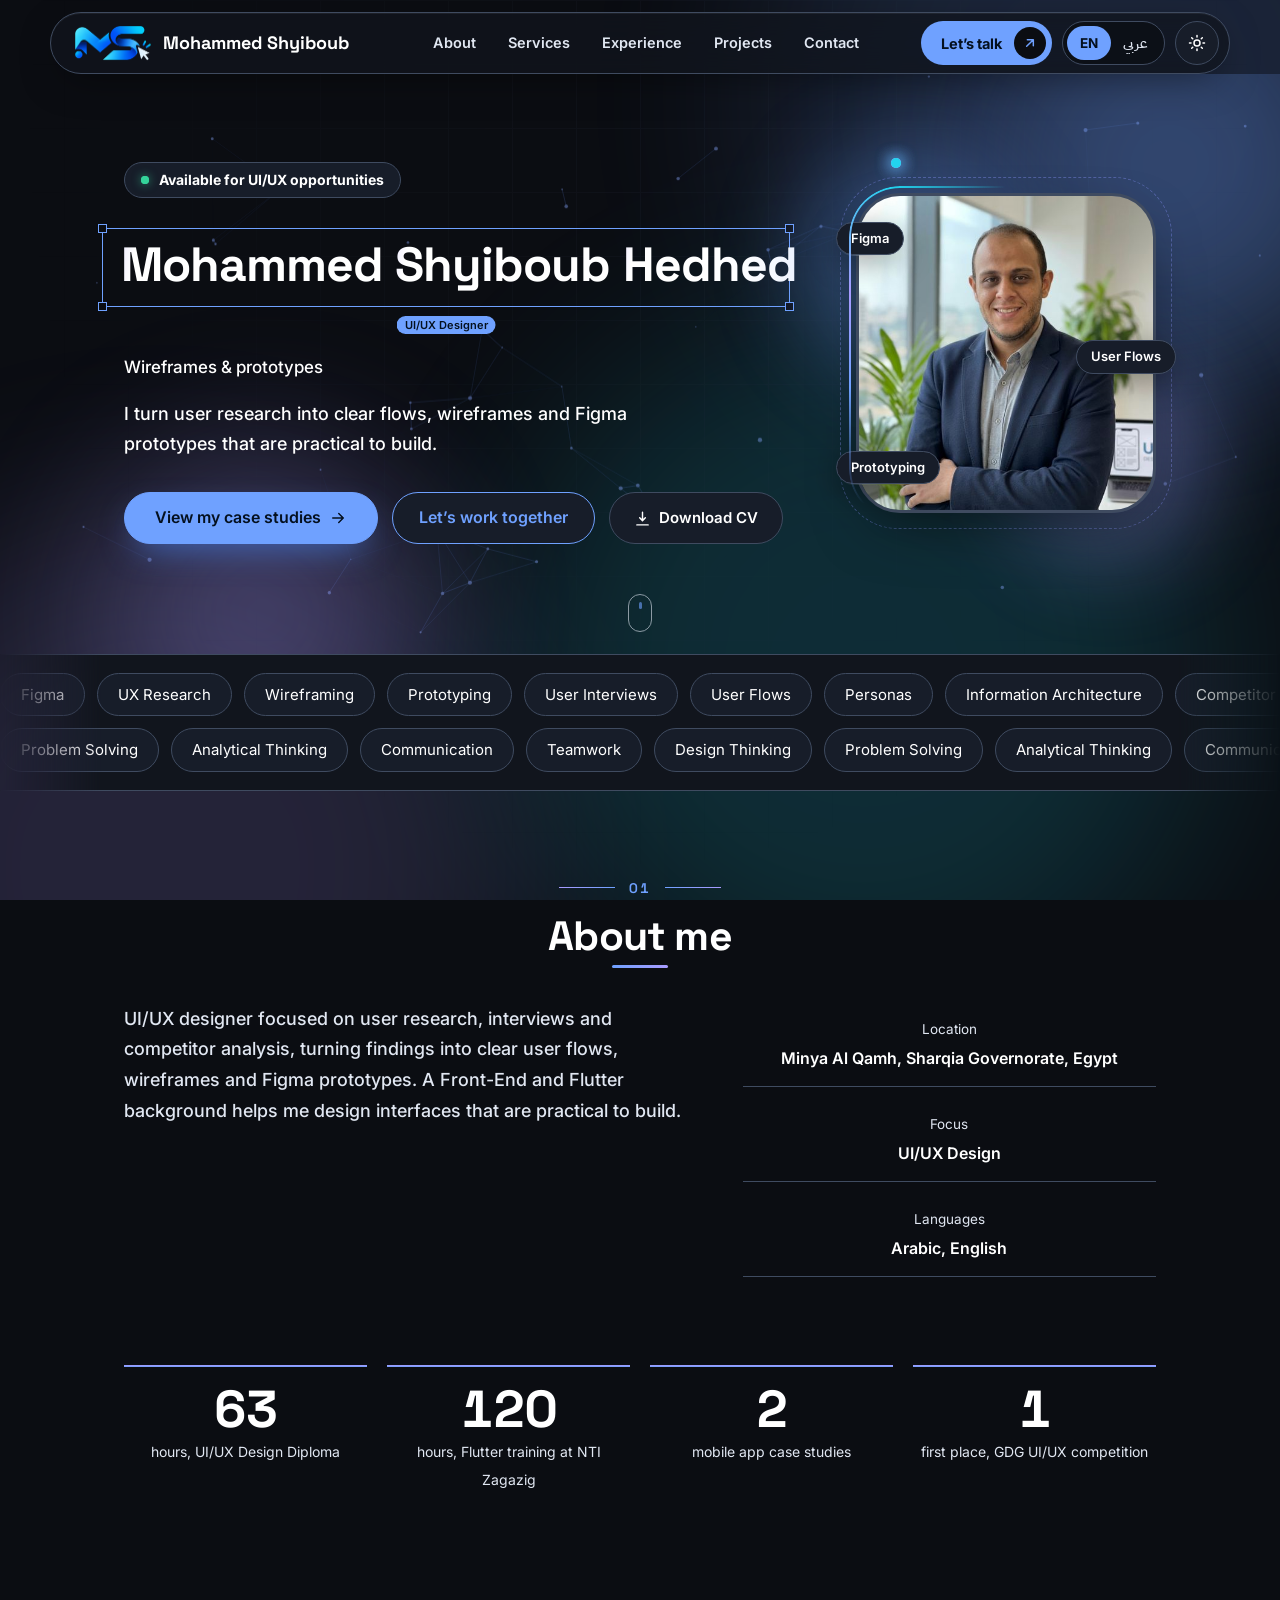
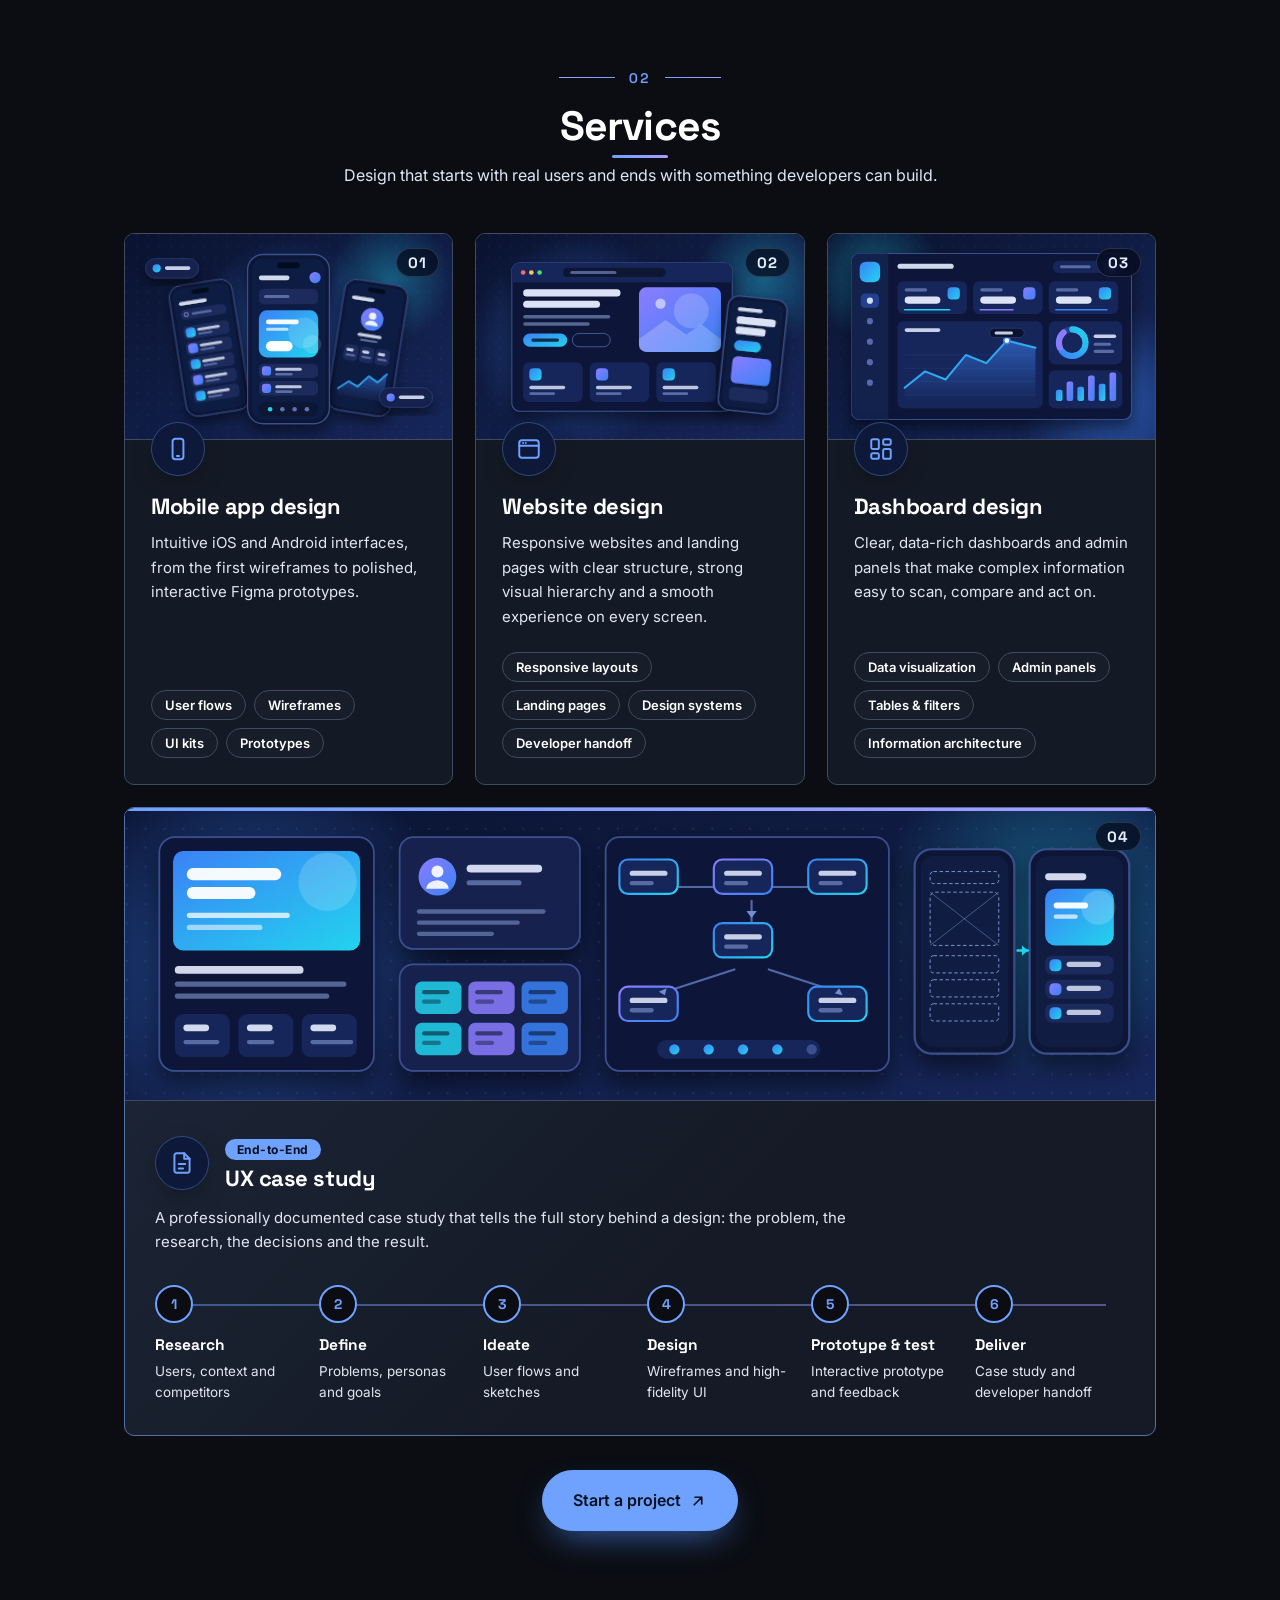
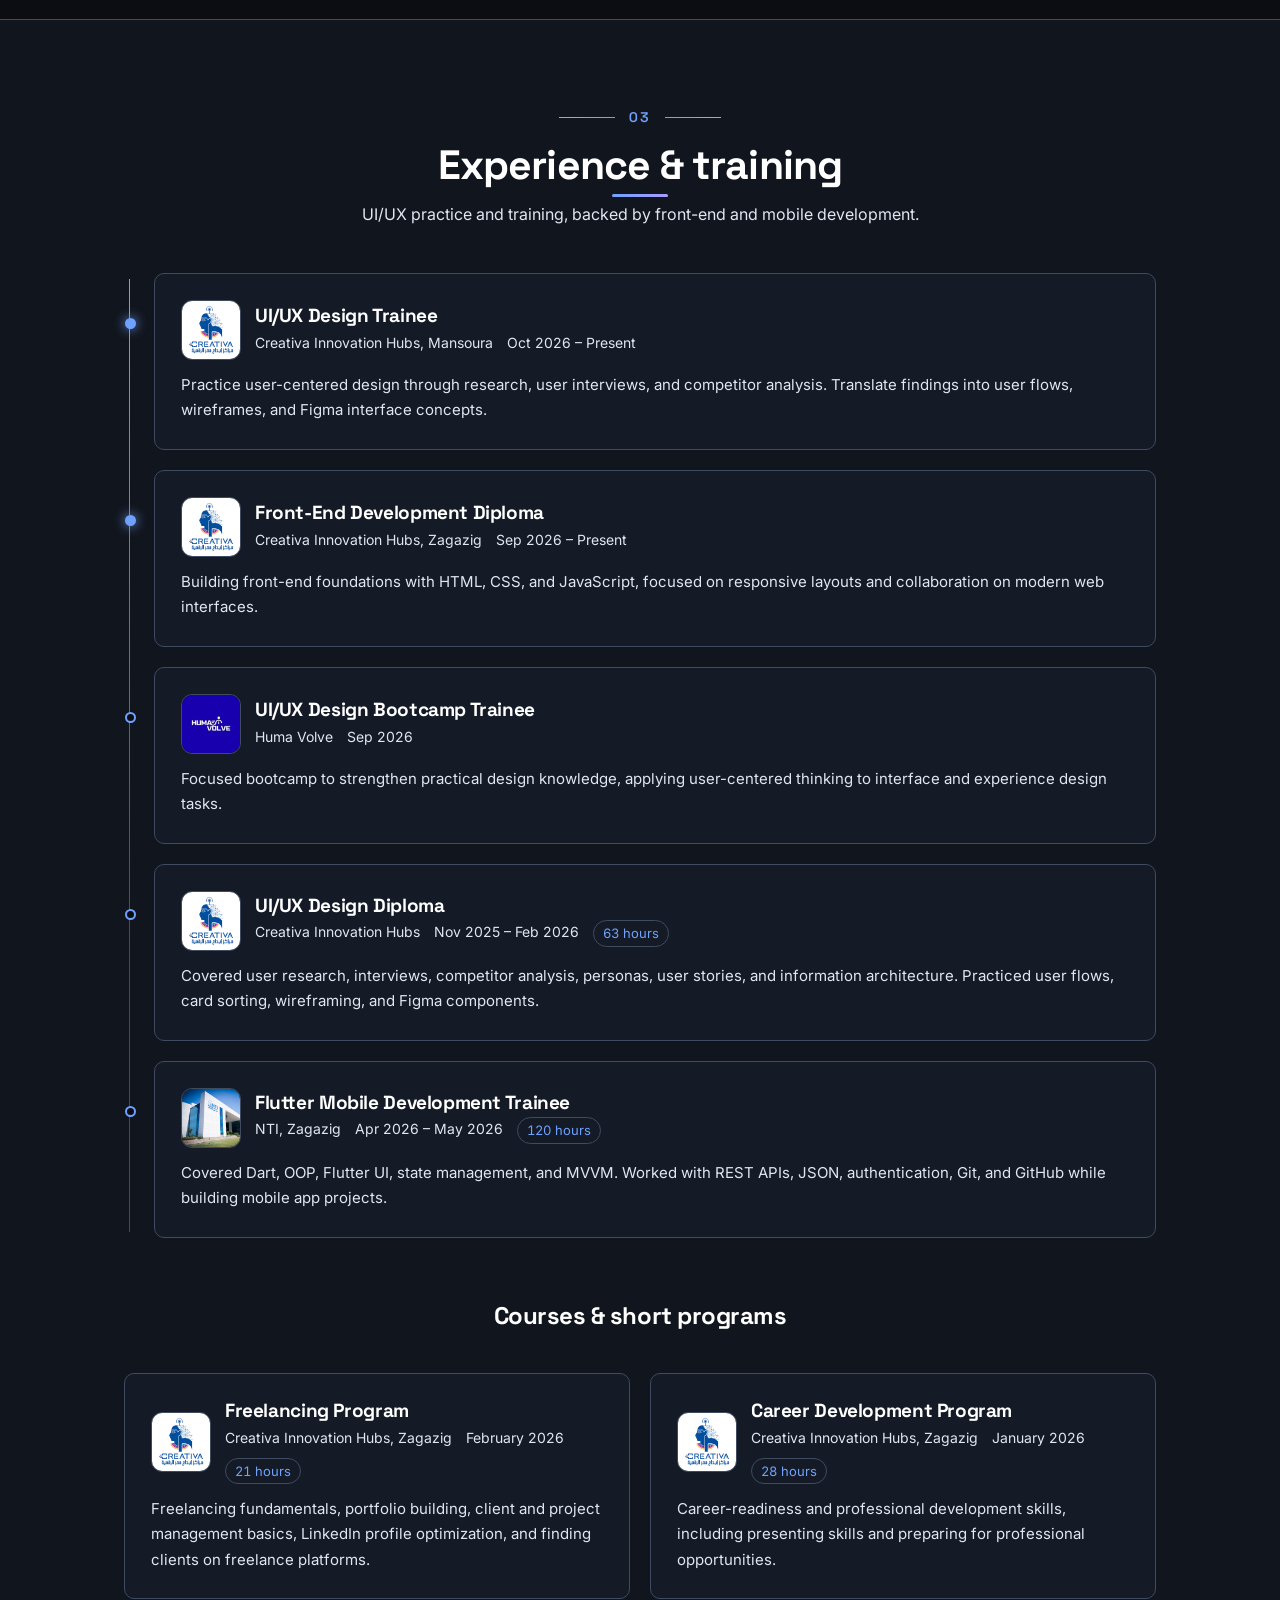
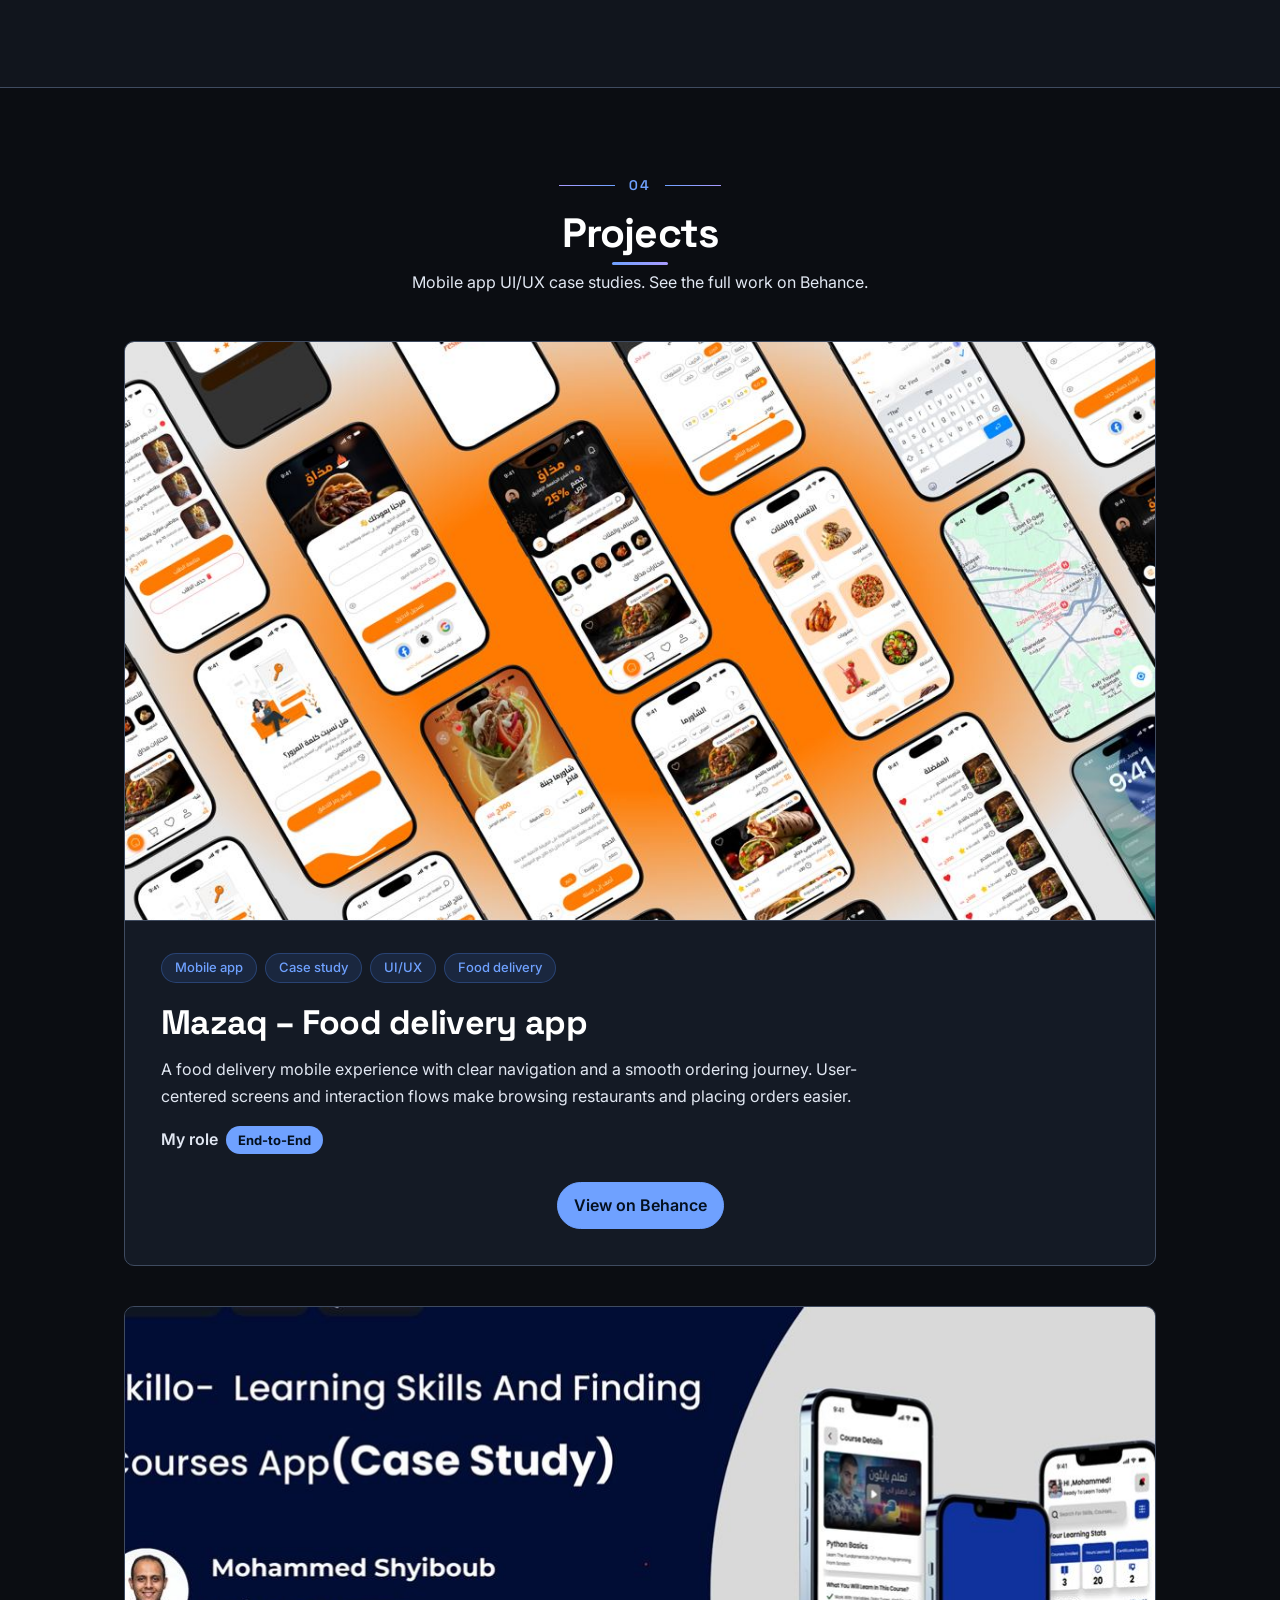
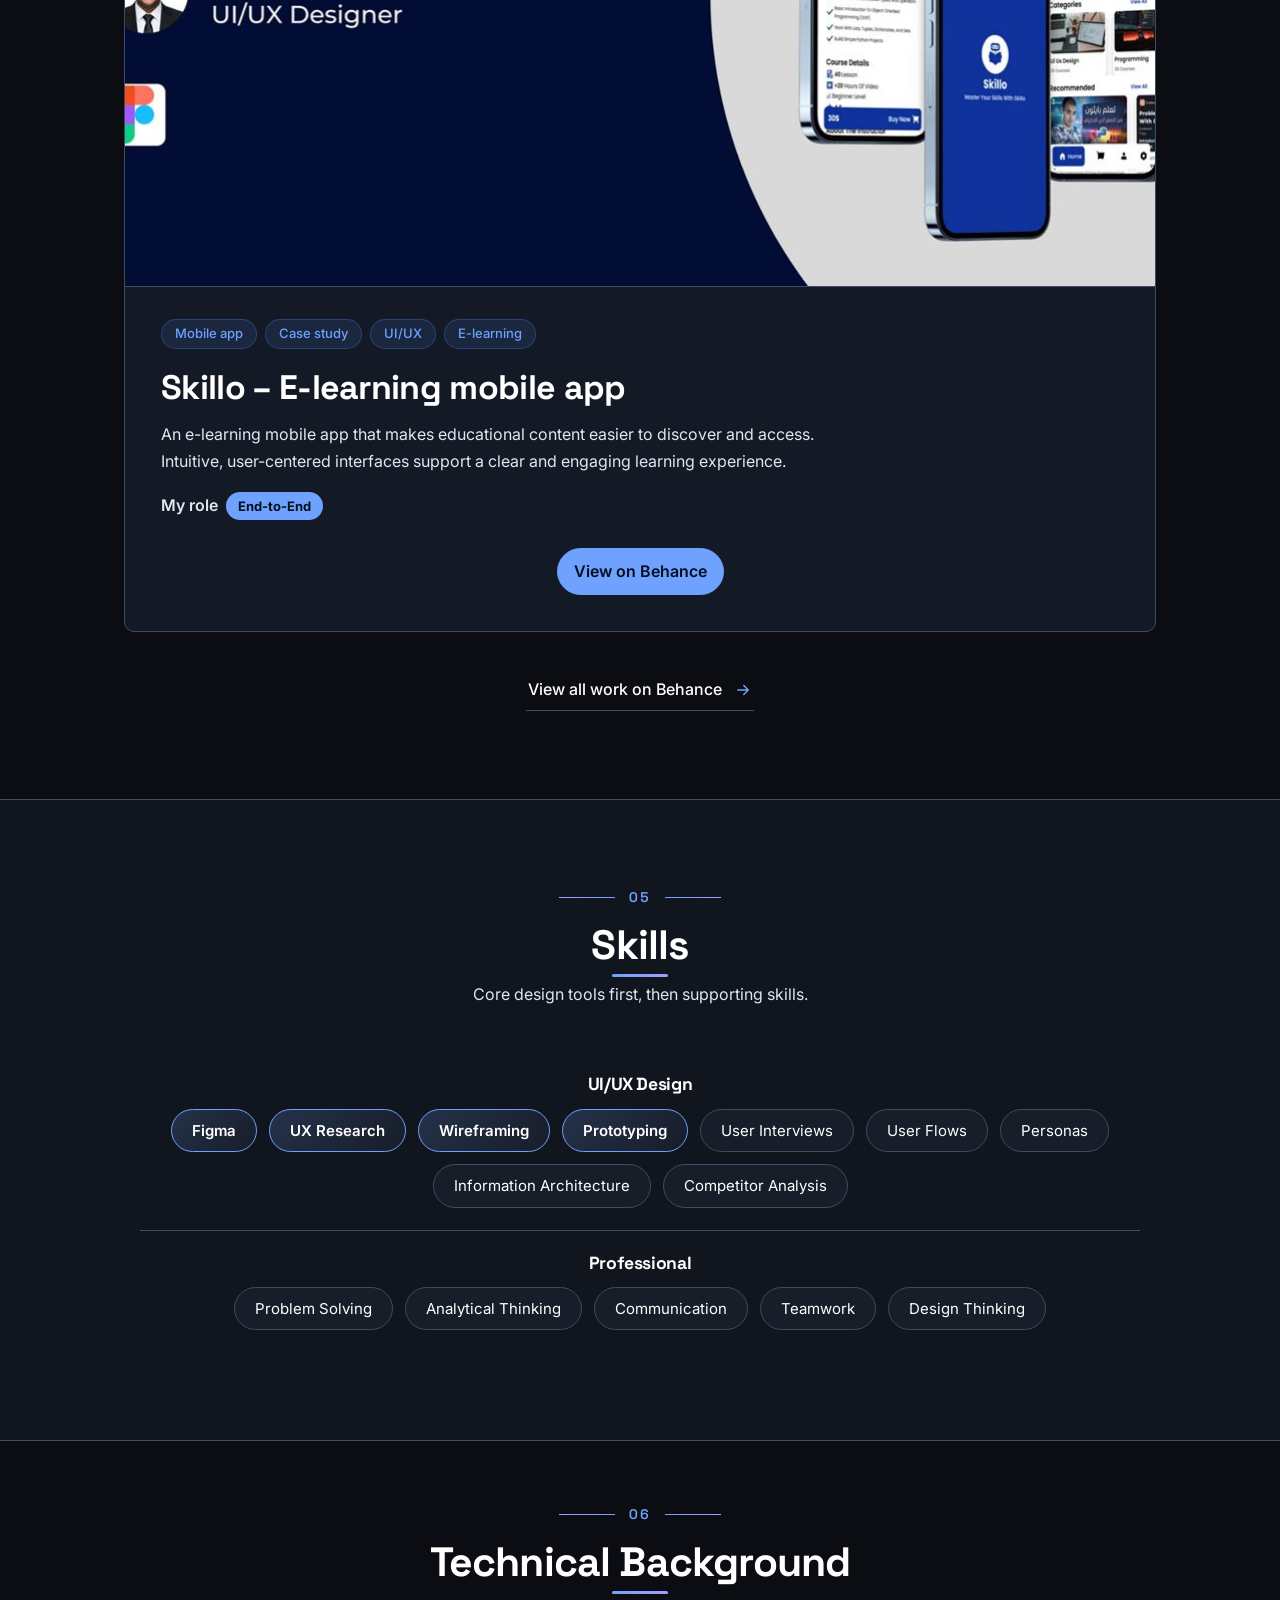
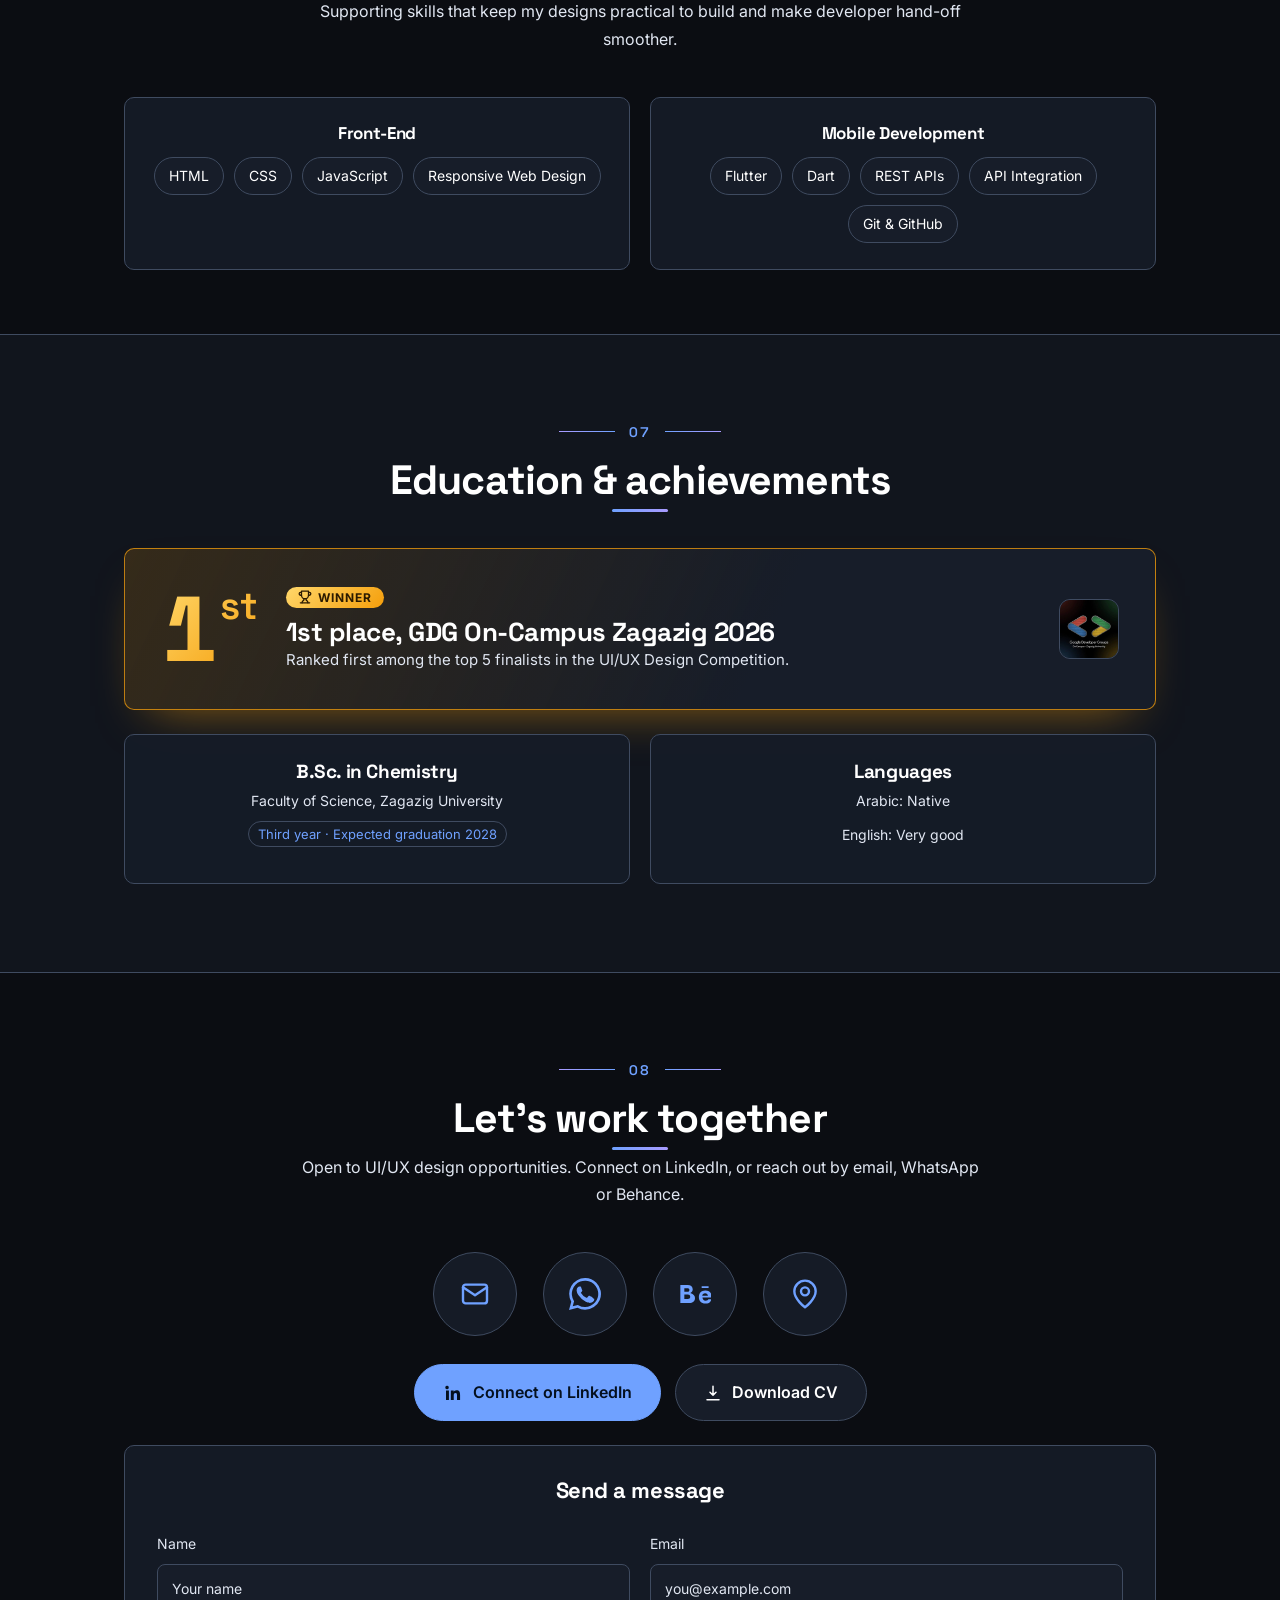
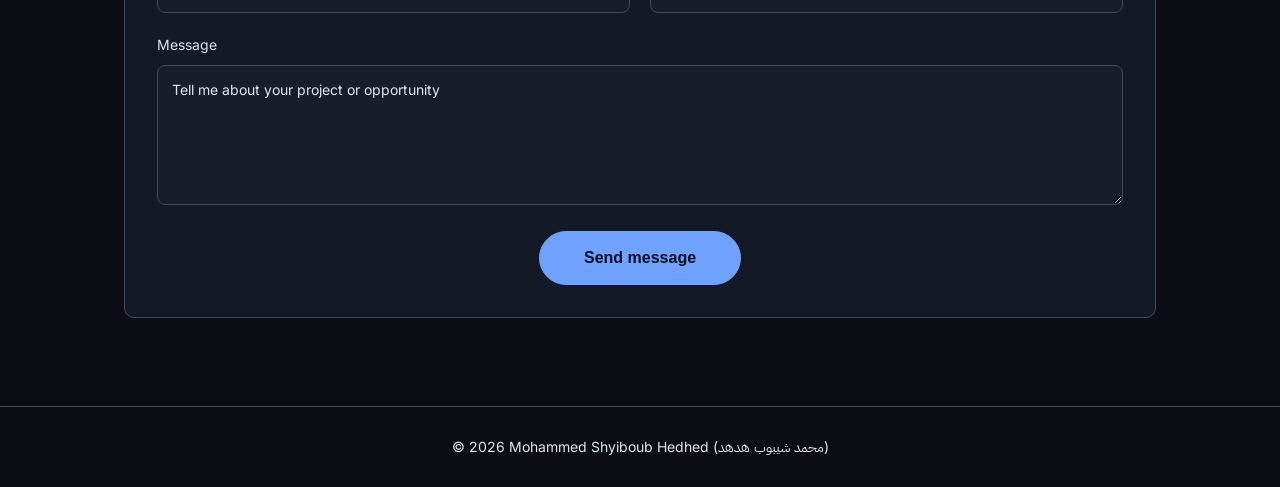
==== index.html @ 37c2f82f "Add files via upload" ====
<!DOCTYPE html>
<html lang="en" dir="ltr">
<head>
<meta name="google-site-verification" content="I2OF4bAolWEwbGdU4BHwBPYQkg1iwnmEWLjPMKQoPrQ" />
<meta charset="utf-8">
<meta name="viewport" content="width=device-width, initial-scale=1, viewport-fit=cover">
<meta name="color-scheme" content="dark light">
<meta name="theme-color" content="#0B0D12">

<!-- ========== START: Theme (runs before the page paints, so there is no light flash) ==========
     Dark is the default. Light is used only if the visitor picked it with the toggle button. -->
<script>(function(){var t="dark";try{var s=localStorage.getItem("theme");if(s==="light"||s==="dark")t=s}catch(e){}document.documentElement.setAttribute("data-theme",t);if(t==="light"){var m=document.querySelector('meta[name="theme-color"]');if(m)m.setAttribute("content","#F6F8FC")}})()</script>
<!-- ========== END: Theme ========== -->

<!-- ========== START: SEO (generated by build.js from seo.config.json; edit the config, not the output) ========== -->
<title>Mohammed Shyiboub Hedhed | UI/UX Designer in Egypt</title>
<meta name="description" content="Mohamed Shyiboub Hedhed is a UI/UX Designer in Egypt specializing in UX Research, User Interface Design, Wireframing, Prototyping and Figma. محمد شيبوب مصمم واجهات وتجربة مستخدم.">
<meta name="keywords" content="Mohammed Shyiboub, Mohamed Shyiboub, Mohammed Shyiboub Hedhed, Mohammed Shyiboub portfolio, UI/UX designer Egypt, Figma designer, UX research, Wireframing, Prototyping, Sharqia">
<meta name="author" content="Mohammed Shyiboub Hedhed">
<meta name="robots" content="index,follow,max-image-preview:large,max-snippet:-1">
<link rel="canonical" href="https://YOUR-DOMAIN.com/">
<link rel="alternate" hreflang="en" href="https://YOUR-DOMAIN.com/">
<link rel="alternate" hreflang="ar" href="https://YOUR-DOMAIN.com/ar/">
<link rel="alternate" hreflang="x-default" href="https://YOUR-DOMAIN.com/">
<meta property="og:type" content="website">
<meta property="og:site_name" content="Mohammed Shyiboub Hedhed – Portfolio">
<meta property="og:title" content="Mohammed Shyiboub Hedhed | UI/UX Designer in Egypt">
<meta property="og:description" content="Mohamed Shyiboub Hedhed is a UI/UX Designer in Egypt specializing in UX Research, User Interface Design, Wireframing, Prototyping and Figma. محمد شيبوب مصمم واجهات وتجربة مستخدم.">
<meta property="og:url" content="https://YOUR-DOMAIN.com/">
<meta property="og:locale" content="en_US">
<meta property="og:locale:alternate" content="ar_EG">
<meta property="og:image" content="https://YOUR-DOMAIN.com/assets/images/profile.jpg">
<meta property="og:image:width" content="520">
<meta property="og:image:height" content="520">
<meta property="og:image:alt" content="Mohammed Shyiboub Hedhed, UI/UX designer">
<meta name="twitter:card" content="summary">
<meta name="twitter:title" content="Mohammed Shyiboub Hedhed | UI/UX Designer in Egypt">
<meta name="twitter:description" content="Mohamed Shyiboub Hedhed is a UI/UX Designer in Egypt specializing in UX Research, User Interface Design, Wireframing, Prototyping and Figma. محمد شيبوب مصمم واجهات وتجربة مستخدم.">
<meta name="twitter:image" content="https://YOUR-DOMAIN.com/assets/images/profile.jpg">
<link rel="icon" href="assets/favicon.svg" type="image/svg+xml">
<link rel="icon" href="assets/favicon-48.png" type="image/png" sizes="48x48">
<link rel="apple-touch-icon" href="assets/apple-touch-icon.png">
<script type="application/ld+json">{"@context":"https://schema.org","@graph":[{"@type":"Person","@id":"https://YOUR-DOMAIN.com/#person","name":"Mohammed Shyiboub Hedhed","alternateName":["Mohamed Shyiboub","Mohammed Shyiboub","Mohamed Shyiboub Hedhed","محمد شيبوب"],"jobTitle":"UI/UX Designer","description":"Mohamed Shyiboub Hedhed is a UI/UX Designer in Egypt specializing in UX Research, User Interface Design, Wireframing, Prototyping and Figma. محمد شيبوب مصمم واجهات وتجربة مستخدم.","url":"https://YOUR-DOMAIN.com/","image":"https://YOUR-DOMAIN.com/assets/images/profile.jpg","sameAs":["https://www.linkedin.com/in/mohammed-shyiboub-hedhed","https://www.behance.net/mohammeshyibou"],"address":{"@type":"PostalAddress","addressLocality":"Minya Al Qamh","addressRegion":"Sharqia","addressCountry":"EG"},"knowsAbout":["Figma","UX Research","Wireframing","Prototyping","User Interviews","User Flows","Personas","Information Architecture","Competitor Analysis","HTML","CSS","JavaScript","Responsive Web Design","Flutter","Dart","REST APIs","API Integration","Git & GitHub"],"knowsLanguage":["ar","en"]},{"@type":"WebSite","@id":"https://YOUR-DOMAIN.com/#website","url":"https://YOUR-DOMAIN.com/","name":"Mohammed Shyiboub Hedhed – Portfolio","inLanguage":"en","publisher":{"@id":"https://YOUR-DOMAIN.com/#person"}},{"@type":"ProfilePage","@id":"https://YOUR-DOMAIN.com/#profile","url":"https://YOUR-DOMAIN.com/","name":"Mohammed Shyiboub Hedhed | UI/UX Designer in Egypt","description":"Mohamed Shyiboub Hedhed is a UI/UX Designer in Egypt specializing in UX Research, User Interface Design, Wireframing, Prototyping and Figma. محمد شيبوب مصمم واجهات وتجربة مستخدم.","inLanguage":"en","isPartOf":{"@id":"https://YOUR-DOMAIN.com/#website"},"mainEntity":{"@id":"https://YOUR-DOMAIN.com/#person"},"primaryImageOfPage":"https://YOUR-DOMAIN.com/assets/images/profile.jpg"},{"@type":"CreativeWork","name":"Mazaq – Food delivery app","description":"A food delivery mobile experience with clear navigation and a smooth ordering journey. User-centered screens and interaction flows make browsing restaurants and placing orders easier.","inLanguage":"en","author":{"@id":"https://YOUR-DOMAIN.com/#person"},"url":"https://www.behance.net/gallery/251943223/Mazaq-Food-Delivery-App-UXUI-Case-Study"},{"@type":"CreativeWork","name":"Skillo – E-learning mobile app","description":"An e-learning mobile app that makes educational content easier to discover and access. Intuitive, user-centered interfaces support a clear and engaging learning experience.","inLanguage":"en","author":{"@id":"https://YOUR-DOMAIN.com/#person"},"url":"https://www.behance.net/gallery/249426463/Skillo-App-Mobile-UIUX-Design-Case-Study"}]}</script>
<!-- ========== END: SEO ========== -->

<!-- ========== START: Fonts ==========
     Inter + Space Grotesk for English, IBM Plex Sans Arabic for Arabic. -->
<link rel="preconnect" href="https://fonts.googleapis.com">
<link href="https://fonts.googleapis.com/css2?family=Inter:wght@400;500;600;700&family=Space+Grotesk:wght@500;600;700&family=IBM+Plex+Sans+Arabic:wght@400;500;600;700&display=swap" rel="stylesheet">
<!-- ========== END: Fonts ========== -->

<!-- ========== START: Stylesheet ==========
     All visual styling lives in css/style.css. -->
<link rel="stylesheet" href="css/style.css">
<link rel="stylesheet" href="css/v2.css">
<!-- ========== END: Stylesheet ========== -->
<noscript><style>.rv{opacity:1!important;transform:none!important}.curtain{display:none!important}.chips span,.pt span{opacity:1!important;transform:none!important}</style></noscript>
</head>
<body>
<div class="aurora" aria-hidden="true"><i></i><i></i><i></i></div>

<!-- ========== START: Scroll progress bar ==========
     Thin gradient line at the top that fills as the visitor scrolls down. -->
<div id="bar"></div>
<!-- ========== END: Scroll progress bar ========== -->

<!-- ========== START: Header & navigation ==========
     Sticky top bar: logo, section links, language switch button and mobile menu button. -->
<header><div class="wrap nav">
 <a href="#home" class="logo"><img class="lg-d" src="assets/logo.png" srcset="assets/logo-sm.png 240w, assets/logo.png 640w" sizes="(max-width:480px) 60px, 76px" alt="" width="76" height="36" decoding="async"><img class="lg-l" src="assets/logo-light.png" srcset="assets/logo-light-sm.png 240w, assets/logo-light.png 640w" sizes="(max-width:480px) 60px, 76px" alt="" width="76" height="36" decoding="async"><span data-i="brand">Mohammed Shyiboub</span></a>
 <ul class="links" id="links">
  <li class="mo"><a href="#home" data-i="n1">Home</a></li><li><a href="#about" data-i="n2">About</a></li><li><a href="#services" data-i="n8">Services</a></li><li><a href="#experience" data-i="n3">Experience</a></li><li><a href="#projects" data-i="n4">Projects</a></li><li class="mo"><a href="#skills" data-i="n5">Skills</a></li><li class="mo"><a href="#education" data-i="n6">Education</a></li><li><a href="#contact" data-i="n7">Contact</a></li>
 </ul>
 <div class="tools">
  <a class="nav-cta" href="#contact"><span data-i="nCta">Let’s talk</span><i aria-hidden="true"><svg viewBox="0 0 24 24" width="16" height="16" fill="none" stroke="currentColor" stroke-width="2.2" stroke-linecap="round" stroke-linejoin="round" aria-hidden="true"><path d="M7 17 17 7M8 7h9v9"/></svg></i></a>
  <div class="seg" dir="ltr"><span class="on" lang="en" aria-current="true">EN</span><a id="lang" href="ar/index.html" hreflang="ar" lang="ar">عربي</a></div>
  <button class="btn ico" id="theme" type="button" aria-label="Switch to light mode" title="Switch to light mode"><svg class="i-sun" viewBox="0 0 24 24" fill="none" stroke="currentColor" stroke-width="2" stroke-linecap="round" stroke-linejoin="round" aria-hidden="true"><circle cx="12" cy="12" r="4"/><path d="M12 2v2m0 16v2M4.9 4.9l1.4 1.4m11.4 11.4 1.4 1.4M2 12h2m16 0h2M4.9 19.1l1.4-1.4m11.4-11.4 1.4-1.4"/></svg><svg class="i-moon" viewBox="0 0 24 24" fill="none" stroke="currentColor" stroke-width="2" stroke-linecap="round" stroke-linejoin="round" aria-hidden="true"><path d="M21 12.8A9 9 0 1 1 11.2 3a7 7 0 0 0 9.8 9.8z"/></svg></button>
  <button class="btn" id="menu" aria-label="Menu" aria-expanded="false">☰</button>
 </div>
</div></header>
<!-- ========== END: Header & navigation ========== -->

<!-- ========== START: Intro curtain ==========
     Opening animation: two panels slide away to reveal the page. -->
<div class="curtain" id="cur0" aria-hidden="true"><i></i><i></i><b><img class="lg-d" src="assets/logo.png" alt="" width="320" height="152"><img class="lg-l" src="assets/logo-light.png" alt="" width="320" height="152"></b></div>
<!-- ========== END: Intro curtain ========== -->

<!-- ========== START: Cursor glow ==========
     Soft light that follows the mouse (desktop only). -->
<div class="cur" id="glow"></div>
<!-- ========== END: Cursor glow ========== -->

<main>

<!-- ========== START: Hero section (#home) ==========
     First screen: name, role, rotating text, buttons, profile photo with floating tags, particle canvas and glowing orbs. -->
<section class="hero" id="home"><canvas id="fx"></canvas><i class="orb o1"></i><i class="orb o2"></i><div class="wrap hgrid">
 <div>
  <!-- START: Availability badge: green pulsing dot + "Available for UI/UX opportunities" -->
  <div class="avail" role="status"><i aria-hidden="true"></i><span data-i="av">Available for UI/UX opportunities</span></div>
  <!-- END: Availability badge -->
  <div class="sel"><b></b><b></b><b></b><b></b><h1 data-i="name">Mohammed Shyiboub Hedhed</h1><em data-i="hug">UI/UX Designer</em></div>
  <p class="rot"><span id="rot">User research</span></p>
  <p class="lead" data-i="lead">I turn user research into clear flows, wireframes and Figma prototypes that are practical to build.</p>
  <div class="cta"><a class="btn pri big" href="#projects"><span class="t-l" data-i="c1">View my case studies</span><span class="t-s" data-i="c1s">Case studies</span><svg class="ar" viewBox="0 0 24 24" width="18" height="18" fill="none" stroke="currentColor" stroke-width="2" stroke-linecap="round" stroke-linejoin="round" aria-hidden="true"><path d="M5 12h14m-6-6 6 6-6 6"/></svg></a><a class="btn out big" href="#contact"><span class="t-l" data-i="c2">Let’s work together</span><span class="t-s" data-i="nCta">Let’s talk</span></a><a class="btn big" href="assets/Mohammed_Shyiboub_Hedhed_CV.pdf" download="Mohammed_Shyiboub_Hedhed_CV.pdf"><svg class="dl" viewBox="0 0 24 24" width="17" height="17" fill="none" stroke="currentColor" stroke-width="2" stroke-linecap="round" stroke-linejoin="round" aria-hidden="true"><path d="M12 3v12m0 0-4-4m4 4 4-4M4 21h16"/></svg><span class="t-l" data-i="dCV">Download CV</span><span class="t-s" data-i="dCVs">CV</span></a></div>
 </div>
 <div class="photo"><div class="aura" aria-hidden="true"><i class="g1"></i><i class="g2"></i></div><div class="orbit" aria-hidden="true"><i></i><i></i><i></i></div><span class="fl f1">Figma</span><span class="fl f2" data-i="fl4">User Flows</span><span class="fl f3" data-i="fl3">Prototyping</span><img src="assets/images/profile.jpg" alt="Mohammed Shyiboub Hedhed, UI/UX designer" width="300" height="320"></div>
</div><span class="sc" aria-hidden="true"></span></section>
<!-- ========== END: Hero section (#home) ========== -->

<!-- ========== START: Skills marquee ==========
     Two rows of skill chips scrolling endlessly; filled by main.js. -->
<div class="mq" dir="ltr"><div class="mt" id="m1"><span>Figma</span><span>UX Research</span><span>Wireframing</span><span>Prototyping</span><span>User Interviews</span><span>User Flows</span><span>Personas</span><span>Information Architecture</span><span>Competitor Analysis</span><span>Figma</span><span>UX Research</span><span>Wireframing</span><span>Prototyping</span><span>User Interviews</span><span>User Flows</span><span>Personas</span><span>Information Architecture</span><span>Competitor Analysis</span><span>Figma</span><span>UX Research</span><span>Wireframing</span><span>Prototyping</span><span>User Interviews</span><span>User Flows</span><span>Personas</span><span>Information Architecture</span><span>Competitor Analysis</span><span>Figma</span><span>UX Research</span><span>Wireframing</span><span>Prototyping</span><span>User Interviews</span><span>User Flows</span><span>Personas</span><span>Information Architecture</span><span>Competitor Analysis</span></div><div class="mt rv2" id="m2"><span>Problem Solving</span><span>Analytical Thinking</span><span>Communication</span><span>Teamwork</span><span>Design Thinking</span><span>Problem Solving</span><span>Analytical Thinking</span><span>Communication</span><span>Teamwork</span><span>Design Thinking</span><span>Problem Solving</span><span>Analytical Thinking</span><span>Communication</span><span>Teamwork</span><span>Design Thinking</span><span>Problem Solving</span><span>Analytical Thinking</span><span>Communication</span><span>Teamwork</span><span>Design Thinking</span><span>Problem Solving</span><span>Analytical Thinking</span><span>Communication</span><span>Teamwork</span><span>Design Thinking</span><span>Problem Solving</span><span>Analytical Thinking</span><span>Communication</span><span>Teamwork</span><span>Design Thinking</span></div></div>
<!-- ========== END: Skills marquee ========== -->

<!-- ========== START: About section (#about) ==========
     Short bio on the left and quick facts (location, focus, languages) on the right. -->
<section id="about"><div class="wrap">
 <div class="sh rv"><div class="num" aria-hidden="true"><b>01</b><i></i></div><h2 data-i="aT">About me</h2></div>
 <div class="about rv">
  <div><p data-i="aP">UI/UX designer focused on user research, interviews and competitor analysis, turning findings into clear user flows, wireframes and Figma prototypes. A Front-End and Flutter background helps me design interfaces that are practical to build.</p></div>
  <div class="facts">
   <div><span data-i="fL">Location</span><b data-i="fLv">Minya Al Qamh, Sharqia Governorate, Egypt</b></div>
   <div><span data-i="fR">Focus</span><b data-i="fRv">UI/UX Design</b></div>
   
   <div><span data-i="fG">Languages</span><b data-i="fGv">Arabic, English</b></div>
  </div>
 </div>
</div></section>
<!-- ========== END: About section (#about) ========== -->

<!-- ========== START: Stats strip ==========
     Three animated counters: diploma hours, case studies and first place. -->
<section class="stb"><div class="wrap stats rv"><div><b data-n="63" aria-label="63">63</b><span data-i="s1">hours, UI/UX Design Diploma</span></div><div><b data-n="120" aria-label="120">120</b><span data-i="sF">hours, Flutter training at NTI Zagazig</span></div><div><b data-n="2" aria-label="2">2</b><span data-i="s2">mobile app case studies</span></div><div><b data-n="1" aria-label="1">1</b><span data-i="s3">first place, GDG UI/UX competition</span></div></div></section>
<!-- ========== END: Stats strip ========== -->

<!-- ========== START: Services section (#services) ==========
     Four services in this order: mobile app design, website design, dashboard design, UX case study. -->
<section id="services"><div class="wrap">
 <div class="sh rv"><div class="num" aria-hidden="true"><b>02</b><i></i></div><h2 data-i="vT">Services</h2><p data-i="vS">Design that starts with real users and ends with something developers can build.</p></div>
 <div class="svgrid">
  <article class="card sv rv"><div class="svimg"><img src="assets/services/mobile.svg" alt="" width="640" height="400" loading="lazy"></div><span class="svn" aria-hidden="true">01</span><div class="svi"><svg viewBox="0 0 24 24" width="26" height="26" fill="none" stroke="currentColor" stroke-width="1.8" stroke-linecap="round" stroke-linejoin="round" aria-hidden="true"><rect x="7" y="2.5" width="10" height="19" rx="2.5"/><path d="M11 18.5h2"/></svg></div><h3 data-i="v1T">Mobile app design</h3><p data-i="v1D">Intuitive iOS and Android interfaces, from the first wireframes to polished, interactive Figma prototypes.</p><div class="svt"><span data-i="v1a">User flows</span><span data-i="v1b">Wireframes</span><span data-i="v1c">UI kits</span><span data-i="v1d">Prototypes</span></div></article>
  <article class="card sv rv"><div class="svimg"><img src="assets/services/website.svg" alt="" width="640" height="400" loading="lazy"></div><span class="svn" aria-hidden="true">02</span><div class="svi"><svg viewBox="0 0 24 24" width="26" height="26" fill="none" stroke="currentColor" stroke-width="1.8" stroke-linecap="round" stroke-linejoin="round" aria-hidden="true"><rect x="3" y="4" width="18" height="16" rx="2.5"/><path d="M3 9h18M6.5 6.5h.01M9 6.5h.01"/></svg></div><h3 data-i="v2T">Website design</h3><p data-i="v2D">Responsive websites and landing pages with clear structure, strong visual hierarchy and a smooth experience on every screen.</p><div class="svt"><span data-i="v2a">Responsive layouts</span><span data-i="v2b">Landing pages</span><span data-i="v2c">Design systems</span><span data-i="v2d">Developer handoff</span></div></article>
  <article class="card sv rv"><div class="svimg"><img src="assets/services/dashboard.svg" alt="" width="640" height="400" loading="lazy"></div><span class="svn" aria-hidden="true">03</span><div class="svi"><svg viewBox="0 0 24 24" width="26" height="26" fill="none" stroke="currentColor" stroke-width="1.8" stroke-linecap="round" stroke-linejoin="round" aria-hidden="true"><rect x="3" y="3" width="7" height="9" rx="1.5"/><rect x="14" y="3" width="7" height="5" rx="1.5"/><rect x="14" y="12" width="7" height="9" rx="1.5"/><rect x="3" y="16" width="7" height="5" rx="1.5"/></svg></div><h3 data-i="v3T">Dashboard design</h3><p data-i="v3D">Clear, data-rich dashboards and admin panels that make complex information easy to scan, compare and act on.</p><div class="svt"><span data-i="v3a">Data visualization</span><span data-i="v3b">Admin panels</span><span data-i="v3c">Tables &amp; filters</span><span data-i="v3d">Information architecture</span></div></article>
  <article class="card sv sv4 rv"><div class="svimg"><img src="assets/services/case-study.svg" alt="" width="1200" height="340" loading="lazy"></div><span class="svn" aria-hidden="true">04</span><div class="sv4h"><div class="svi"><svg viewBox="0 0 24 24" width="26" height="26" fill="none" stroke="currentColor" stroke-width="1.8" stroke-linecap="round" stroke-linejoin="round" aria-hidden="true"><path d="M14 3H7a2 2 0 0 0-2 2v14a2 2 0 0 0 2 2h10a2 2 0 0 0 2-2V8z"/><path d="M14 3v5h5M9 13h6M9 17h4"/></svg></div><div><span class="svb" data-i="vB">End-to-End</span><h3 data-i="v4T">UX case study</h3></div></div><p data-i="v4D">A professionally documented case study that tells the full story behind a design: the problem, the research, the decisions and the result.</p><ol class="proc"><li><b aria-hidden="true">1</b><h4 data-i="vp1">Research</h4><p data-i="vq1">Users, context and competitors</p></li><li><b aria-hidden="true">2</b><h4 data-i="vp2">Define</h4><p data-i="vq2">Problems, personas and goals</p></li><li><b aria-hidden="true">3</b><h4 data-i="vp3">Ideate</h4><p data-i="vq3">User flows and sketches</p></li><li><b aria-hidden="true">4</b><h4 data-i="vp4">Design</h4><p data-i="vq4">Wireframes and high-fidelity UI</p></li><li><b aria-hidden="true">5</b><h4 data-i="vp5">Prototype &amp; test</h4><p data-i="vq5">Interactive prototype and feedback</p></li><li><b aria-hidden="true">6</b><h4 data-i="vp6">Deliver</h4><p data-i="vq6">Case study and developer handoff</p></li></ol></article>
 </div>
 <div class="svc rv"><a class="btn pri big" href="#contact"><span data-i="vC">Start a project</span><svg viewBox="0 0 24 24" width="16" height="16" fill="none" stroke="currentColor" stroke-width="2.2" stroke-linecap="round" stroke-linejoin="round" aria-hidden="true"><path d="M7 17 17 7M8 7h9v9"/></svg></a></div>
</div></section>
<!-- ========== END: Services section (#services) ========== -->

<!-- ========== START: Experience & training section (#experience) ==========
     Timeline and the courses grid; both are filled by main.js from the language files. -->
<section class="alt" id="experience"><div class="wrap">
 <div class="sh rv"><div class="num" aria-hidden="true"><b>03</b><i></i></div><h2 data-i="eT">Experience &amp; training</h2><p data-i="eS">UI/UX practice and training, backed by front-end and mobile development.</p></div>
 <div class="tl" id="tl"><div class="card rv now hl"><div class="ch"><img class="lg" src="assets/logos/creativa.png" alt="" width="60" height="60" loading="lazy"><div class="ct"><h3>UI/UX Design Trainee</h3><div class="meta"><span>Creativa Innovation Hubs, Mansoura</span><span>Oct 2026 – Present</span></div></div></div><p>Practice user-centered design through research, user interviews, and competitor analysis. Translate findings into user flows, wireframes, and Figma interface concepts.</p></div><div class="card rv now hl"><div class="ch"><img class="lg" src="assets/logos/creativa.png" alt="" width="60" height="60" loading="lazy"><div class="ct"><h3>Front-End Development Diploma</h3><div class="meta"><span>Creativa Innovation Hubs, Zagazig</span><span>Sep 2026 – Present</span></div></div></div><p>Building front-end foundations with HTML, CSS, and JavaScript, focused on responsive layouts and collaboration on modern web interfaces.</p></div><div class="card rv hl"><div class="ch"><img class="lg" src="assets/logos/humavolve.png" alt="" width="60" height="60" loading="lazy"><div class="ct"><h3>UI/UX Design Bootcamp Trainee</h3><div class="meta"><span>Huma Volve</span><span>Sep 2026</span></div></div></div><p>Focused bootcamp to strengthen practical design knowledge, applying user-centered thinking to interface and experience design tasks.</p></div><div class="card rv hl"><div class="ch"><img class="lg" src="assets/logos/creativa.png" alt="" width="60" height="60" loading="lazy"><div class="ct"><h3>UI/UX Design Diploma</h3><div class="meta"><span>Creativa Innovation Hubs</span><span>Nov 2025 – Feb 2026</span><span class="tag"><span class="cn" data-c="63">63</span> hours</span></div></div></div><p>Covered user research, interviews, competitor analysis, personas, user stories, and information architecture. Practiced user flows, card sorting, wireframing, and Figma components.</p></div><div class="card rv hl"><div class="ch"><img class="lg" src="assets/logos/nti.png" alt="" width="60" height="60" loading="lazy"><div class="ct"><h3>Flutter Mobile Development Trainee</h3><div class="meta"><span>NTI, Zagazig</span><span>Apr 2026 – May 2026</span><span class="tag"><span class="cn" data-c="120">120</span> hours</span></div></div></div><p>Covered Dart, OOP, Flutter UI, state management, and MVVM. Worked with REST APIs, JSON, authentication, Git, and GitHub while building mobile app projects.</p></div></div>
 <div class="sh" style="margin-top:64px"><h3 data-i="cT" style="font-size:24px">Courses &amp; short programs</h3></div>
 <div class="cols" id="courses"><div class="card rv hl"><div class="ch"><img class="lg" src="assets/logos/creativa.png" alt="" width="60" height="60" loading="lazy"><div class="ct"><h3>Freelancing Program</h3><div class="meta"><span>Creativa Innovation Hubs, Zagazig</span><span>February 2026</span><span class="tag"><span class="cn" data-c="21">21</span> hours</span></div></div></div><p>Freelancing fundamentals, portfolio building, client and project management basics, LinkedIn profile optimization, and finding clients on freelance platforms.</p></div><div class="card rv hl"><div class="ch"><img class="lg" src="assets/logos/creativa.png" alt="" width="60" height="60" loading="lazy"><div class="ct"><h3>Career Development Program</h3><div class="meta"><span>Creativa Innovation Hubs, Zagazig</span><span>January 2026</span><span class="tag"><span class="cn" data-c="28">28</span> hours</span></div></div></div><p>Career-readiness and professional development skills, including presenting skills and preparing for professional opportunities.</p></div></div>
</div></section>
<!-- ========== END: Experience & training section (#experience) ========== -->

<!-- ========== START: Projects section (#projects) ==========
     Two case-study cards (Mazaq and Skillo) linking to Behance. -->
<section id="projects"><div class="wrap">
 <div class="sh rv"><div class="num" aria-hidden="true"><b>04</b><i></i></div><h2 data-i="pT">Projects</h2><p data-i="pS">Mobile app UI/UX case studies. See the full work on Behance.</p></div>
 <div class="proj">
  <article class="card rv"><a class="shot" href="https://www.behance.net/gallery/251943223/Mazaq-Food-Delivery-App-UXUI-Case-Study" target="_blank" rel="noopener"><img src="assets/images/project-mazaq.jpg" alt="Mazaq food delivery app UI/UX screens" loading="lazy"><span class="vw" data-i="pV">View case study</span></a><div class="pb"><div class="pt" data-t="0"><span>Mobile app</span><span>Case study</span><span>UI/UX</span><span>Food delivery</span></div><h3 data-i="p1T">Mazaq – Food delivery app</h3><p data-i="p1D">A food delivery mobile experience with clear navigation and a smooth ordering journey. User-centered screens and interaction flows make browsing restaurants and placing orders easier.</p><p class="prole"><span data-i="pRl">My role</span><b data-i="pRv">End-to-End</b></p><a class="btn pri" href="https://www.behance.net/gallery/251943223/Mazaq-Food-Delivery-App-UXUI-Case-Study" target="_blank" rel="noopener" data-i="pB">View on Behance</a></div></article>
  <article class="card rv"><a class="shot" href="https://www.behance.net/gallery/249426463/Skillo-App-Mobile-UIUX-Design-Case-Study" target="_blank" rel="noopener"><img src="assets/images/project-skillo.jpg" alt="Skillo e-learning app UI/UX screens" loading="lazy"><span class="vw" data-i="pV">View case study</span></a><div class="pb"><div class="pt" data-t="1"><span>Mobile app</span><span>Case study</span><span>UI/UX</span><span>E-learning</span></div><h3 data-i="p2T">Skillo – E-learning mobile app</h3><p data-i="p2D">An e-learning mobile app that makes educational content easier to discover and access. Intuitive, user-centered interfaces support a clear and engaging learning experience.</p><p class="prole"><span data-i="pRl">My role</span><b data-i="pRv">End-to-End</b></p><a class="btn pri" href="https://www.behance.net/gallery/249426463/Skillo-App-Mobile-UIUX-Design-Case-Study" target="_blank" rel="noopener" data-i="pB">View on Behance</a></div></article>
 </div>
 <!-- START: Link to the full Behance profile -->
 <div class="allw rv"><a class="lnk" href="https://www.behance.net/mohammeshyibou" target="_blank" rel="noopener"><span data-i="pAll">View all work on Behance</span><svg viewBox="0 0 24 24" width="18" height="18" fill="none" stroke="currentColor" stroke-width="2" stroke-linecap="round" stroke-linejoin="round" aria-hidden="true"><path d="M5 12h14m-6-6 6 6-6 6"/></svg></a></div>
 <!-- END: Link to the full Behance profile -->
</div></section>
<!-- ========== END: Projects section (#projects) ========== -->

<!-- ========== START: Skills section (#skills) ==========
     Skill groups with chips; filled by main.js from the language files. -->
<section class="alt" id="skills"><div class="wrap">
 <div class="sh rv"><div class="num" aria-hidden="true"><b>05</b><i></i></div><h2 data-i="sT">Skills</h2><p data-i="sS">Core design tools first, then supporting skills.</p></div>
 <div class="sk" id="sk"><div class="skr rv"><h3>UI/UX Design</h3><div class="skc"><span class="pr">Figma</span><span class="pr">UX Research</span><span class="pr">Wireframing</span><span class="pr">Prototyping</span><span>User Interviews</span><span>User Flows</span><span>Personas</span><span>Information Architecture</span><span>Competitor Analysis</span></div></div><div class="skr rv"><h3>Professional</h3><div class="skc"><span>Problem Solving</span><span>Analytical Thinking</span><span>Communication</span><span>Teamwork</span><span>Design Thinking</span></div></div></div>
</div></section>
<!-- ========== END: Skills section (#skills) ========== -->

<!-- ========== START: Technical Background section (#technical) ==========
     Separate, quieter section for front-end and mobile skills; filled by main.js / build.js from the "tech" list in the language files. -->
<section id="technical"><div class="wrap">
 <div class="sh rv"><div class="num" aria-hidden="true"><b>06</b><i></i></div><h2 data-i="tT">Technical Background</h2><p data-i="tS">Supporting skills that keep my designs practical to build and make developer hand-off smoother.</p></div>
 <div class="tk" id="tk"><div class="card rv"><h3>Front-End</h3><div class="skc"><span>HTML</span><span>CSS</span><span>JavaScript</span><span>Responsive Web Design</span></div></div><div class="card rv"><h3>Mobile Development</h3><div class="skc"><span>Flutter</span><span>Dart</span><span>REST APIs</span><span>API Integration</span><span>Git &amp; GitHub</span></div></div></div>
</div></section>
<!-- ========== END: Technical Background section (#technical) ========== -->

<!-- ========== START: Education & achievements section (#education) ==========
     1st-place achievement, university degree and spoken languages. -->
<section class="alt" id="education"><div class="wrap">
 <div class="sh rv"><div class="num" aria-hidden="true"><b>07</b><i></i></div><h2 data-i="dT">Education &amp; achievements</h2></div>
 <div class="card ach rv"><strong><span data-n="1" aria-label="1">1</span><sup data-i="ord">st</sup></strong><div><span class="eb"><svg viewBox="0 0 24 24" width="14" height="14" fill="none" stroke="currentColor" stroke-width="2.2" stroke-linecap="round" stroke-linejoin="round" aria-hidden="true"><path d="M6 9H4.5a2.5 2.5 0 0 1 0-5H6"/><path d="M18 9h1.5a2.5 2.5 0 0 0 0-5H18"/><path d="M4 22h16"/><path d="M10 14.66V17c0 .55-.47.98-.97 1.21C7.85 18.75 7 20.24 7 22"/><path d="M14 14.66V17c0 .55.47.98.97 1.21C16.15 18.75 17 20.24 17 22"/><path d="M18 2H6v7a6 6 0 0 0 12 0V2Z"/></svg><span data-i="gK">Winner</span></span><h3 data-i="gT">1st place, GDG On-Campus Zagazig 2026</h3><p data-i="gD">Ranked first among the top 5 finalists in the UI/UX Design Competition.</p></div><img class="lg gl" src="assets/logos/gdg.png" alt="" width="56" height="56" loading="lazy"></div>
 <div class="cols rv">
  <div class="card"><h3 data-i="dDeg">B.Sc. in Chemistry</h3><div class="meta"><span data-i="dUni">Faculty of Science, Zagazig University</span><span class="tag" data-i="dYr">Third year · Expected graduation 2028</span></div></div>
  <div class="card"><h3 data-i="lT">Languages</h3><div class="meta"><span data-i="l1">Arabic: Native</span></div><div class="meta"><span data-i="l2">English: Very good</span></div></div>
 </div>
</div></section>
<!-- ========== END: Education & achievements section (#education) ========== -->

<!-- ========== START: Contact section (#contact) ==========
     Contact icons, LinkedIn + CV buttons and the mail form. -->
<section id="contact"><div class="wrap">
 <div class="sh rv"><div class="num" aria-hidden="true"><b>08</b><i></i></div><h2 data-i="kT">Let’s work together</h2><p data-i="kS">Open to UI/UX design opportunities. Connect on LinkedIn, or reach out by email, WhatsApp or Behance.</p></div>
 <div class="icons rv">
  <a class="ib" style="--i:1" href="mailto:mohammedshyiboub@gmail.com" aria-label="Email"><svg viewBox="0 0 24 24" fill="none" stroke="currentColor" stroke-width="1.8" stroke-linecap="round" stroke-linejoin="round"><rect x="3" y="5" width="18" height="14" rx="2"/><path d="m3 7 9 6 9-6"/></svg><span class="tip" data-i="kE">Email</span></a>
  <a class="ib" style="--i:2" href="https://wa.me/201095631734" target="_blank" rel="noopener" aria-label="WhatsApp"><svg viewBox="0 0 24 24" fill="currentColor"><path d="M20.5 3.5A11.8 11.8 0 0 0 12 0 11.9 11.9 0 0 0 1.7 17.8L0 24l6.4-1.7A11.9 11.9 0 0 0 12 23.8h0A11.9 11.9 0 0 0 20.5 3.5zM12 21.8a9.9 9.9 0 0 1-5-1.4l-.4-.2-3.800 1 1-3.700-.2-.4A9.900 9.900 0 1 1 12 21.800zm5.400-7.400c-.3-.1-1.800-.9-2-1s-.5-.1-.7.1-.8 1-1 1.200-.4.200-.7.100a8.100 8.100 0 0 1-4-3.500c-.3-.5.3-.5.900-1.600a.6.600 0 0 0 0-.6c-.1-.1-.7-1.700-.9-2.300s-.5-.5-.7-.5h-.6a1.200 1.200 0 0 0-.9.400 3.700 3.700 0 0 0-1.100 2.700 6.400 6.400 0 0 0 1.300 3.400 14.600 14.600 0 0 0 5.600 5c2.100.9 2.900 1 3.900.8a3.300 3.300 0 0 0 2.200-1.500 2.700 2.700 0 0 0 .2-1.500c-.1-.1-.3-.2-.6-.3z"/></svg><span class="tip" data-i="kP">WhatsApp</span></a>
  <a class="ib" style="--i:3" href="https://www.behance.net/mohammeshyibou" target="_blank" rel="noopener" aria-label="Behance"><svg viewBox="0 0 24 24" fill="currentColor"><path d="M8.5 11.2c1.2-.5 1.8-1.4 1.8-2.7 0-2.2-1.6-3.3-3.8-3.3H1v13.6h6.8c2.5 0 4.2-1.3 4.2-3.8 0-1.6-.9-2.9-3.5-3.8zM4 7.7h2.3c.9 0 1.5.4 1.5 1.3s-.6 1.4-1.6 1.4H4V7.7zm2.6 8H4v-3.3h2.7c1 0 1.7.5 1.7 1.7s-.7 1.6-1.8 1.6zM17 6.2h5.2v1.3H17V6.2zm2.7 3.2c-3 0-4.8 2.1-4.8 4.9 0 3 1.7 4.9 4.9 4.9 2.4 0 3.9-1.100 4.5-3.2h-2.3c-.2.5-.8 1.100-2 1.100-1.500 0-2.300-.9-2.400-2.400h6.900c.2-3.200-1.400-5.300-4.800-5.300zm-2.300 4c.1-1.200 1-1.900 2.200-1.900 1.200 0 2 .7 2.100 1.900h-4.300z"/></svg><span class="tip">Behance</span></a>
  <a class="ib" style="--i:4" href="https://maps.app.goo.gl/3ocJD6Zgsym83tqk7" target="_blank" rel="noopener" aria-label="Location"><svg viewBox="0 0 24 24" fill="none" stroke="currentColor" stroke-width="1.8" stroke-linecap="round" stroke-linejoin="round"><path d="M20 10c0 6-8 12-8 12S4 16 4 10a8 8 0 0 1 16 0z"/><circle cx="12" cy="10" r="3"/></svg><span class="tip" data-i="kL">Location</span></a>
 </div>

 <div class="cvw rv"><a class="btn pri cvb" href="https://www.linkedin.com/in/mohammed-shyiboub-hedhed" target="_blank" rel="noopener"><svg viewBox="0 0 24 24" width="20" height="20" fill="currentColor" aria-hidden="true"><path d="M20.4 20.5h-3.6v-5.6c0-1.3 0-3-1.8-3s-2.1 1.4-2.1 2.9v5.7H9.4V9h3.4v1.6c.5-.9 1.6-1.8 3.4-1.8 3.6 0 4.3 2.4 4.3 5.5v6.2zM5.3 7.4a2.1 2.1 0 1 1 0-4.1 2.1 2.1 0 0 1 0 4.1zM7.1 20.5H3.6V9h3.5v11.5z"/></svg><span data-i="kLi">Connect on LinkedIn</span></a><a class="btn cvb" href="assets/Mohammed_Shyiboub_Hedhed_CV.pdf" download="Mohammed_Shyiboub_Hedhed_CV.pdf"><svg viewBox="0 0 24 24" width="18" height="18" fill="none" stroke="currentColor" stroke-width="2" stroke-linecap="round" stroke-linejoin="round" aria-hidden="true"><path d="M12 3v12m0 0-4-4m4 4 4-4M4 21h16"/></svg><span data-i="dCV">Download CV</span></a></div>
<form class="card fm rv" onsubmit="return sendMail(this)"><h3 data-i="fH">Send a message</h3><div class="row"><label><span data-i="fN">Name</span><input name="fn" required autocomplete="name" data-p="fNp" placeholder="Your name"></label><label><span data-i="fE">Email</span><input name="fe" type="email" dir="ltr" required autocomplete="email" data-p="fEp" placeholder="you@example.com"></label></div><label><span data-i="fM">Message</span><textarea name="fm" required data-p="fMp" placeholder="Tell me about your project or opportunity"></textarea></label><div><button class="btn pri" type="submit" data-i="fS">Send message</button></div><p id="fst" role="status"></p></form>
</div></section>
<!-- ========== END: Contact section (#contact) ========== -->

</main>

<!-- ========== START: Footer ==========
     Copyright line. -->
<footer><div class="wrap" data-i="foot">© 2026 Mohammed Shyiboub Hedhed (محمد شيبوب هدهد)</div></footer>
<!-- ========== END: Footer ========== -->

<!-- ========== START: Scripts ==========
     1) lang/en.js and lang/ar.js: the text of each language (one file per language).
     2) main.js: language switching, rendering, animations, form. Loaded last because it needs the language files. -->
<script src="js/lang/en.js"></script>
<script src="js/lang/ar.js"></script>
<script src="js/main.js"></script>
<script src="js/v2.js"></script>
<!-- ========== END: Scripts ========== -->
</body>
</html>
---- css/style.css ----
/* =====================================================================
   style.css - Styles for Mohammed Shyiboub Hedhed's portfolio
   Dark theme, English (LTR) + Arabic (RTL) support.
   Every section below is wrapped in START / END comments.
   ===================================================================== */

/* ---------- START: 1. Design tokens, reset & base typography ----------
   Colour variables (:root), box-sizing reset, page background, fonts, links, headings and the .wrap container. */
:root{--bg:#0B0D12;--bg2:#11151D;--card:#161B25;--a:#4F8CFF;--a2:#8B7CFF;--tx:#F5F7FA;--tx2:#9BA4B5;--bd:#252D3A;--r:10px;
 --on-a:#07111f;--a-hover:#6a9dff;--a-soft:#8fb4ff;--hdr:rgba(11,13,18,.82);--hdr2:rgba(11,13,18,.92);--glass:rgba(22,27,37,.88);--glass2:rgba(22,27,37,.72);--curt:#080a0f;--orb:.28;--ph-sh:0 24px 60px -20px rgba(0,0,0,.6);--fl-sh:0 8px 30px rgba(0,0,0,.35);
 color-scheme:dark;box-sizing:border-box;padding-top:env(safe-area-inset-top,0px);padding-bottom:env(safe-area-inset-bottom,0px)}
/* Light theme: only the tokens change. Dark is the default (no attribute = dark). */
:root[data-theme=light]{--bg:#F6F8FC;--bg2:#EBEFF6;--card:#FFFFFF;--a:#2563EB;--a2:#6D5BFF;--tx:#0E1320;--tx2:#4A5568;--bd:#D8DEE9;
 --on-a:#FFFFFF;--a-hover:#1D4ED8;--a-soft:#1D4ED8;--hdr:rgba(246,248,252,.85);--hdr2:rgba(246,248,252,.94);--glass:rgba(255,255,255,.9);--glass2:rgba(255,255,255,.8);--curt:#F6F8FC;--orb:.16;--ph-sh:0 24px 60px -24px rgba(30,45,90,.35);--fl-sh:0 8px 26px rgba(30,45,90,.14);
 color-scheme:light}
*,*::before,*::after{box-sizing:inherit}
html{height:100%;scroll-behavior:smooth;scroll-padding-top:calc(76px + env(safe-area-inset-top,0px))}
body{margin:0;min-height:100%;background:var(--bg);color:var(--tx);font:400 16px/1.7 Inter,"IBM Plex Sans Arabic",system-ui,sans-serif;-webkit-font-smoothing:antialiased}
body::before{content:"";position:fixed;inset:0 0 auto;height:env(safe-area-inset-top,0px);background:var(--hdr2);z-index:60}
[dir=rtl] body,[dir=rtl] button{font-family:"IBM Plex Sans Arabic",Inter,system-ui,sans-serif}
a{color:inherit;text-decoration:none}
:focus-visible{outline:2px solid var(--a);outline-offset:3px;border-radius:4px}
.wrap{max-width:1080px;margin:0 auto;padding:0 24px}
h1,h2,h3{font-family:"Space Grotesk","IBM Plex Sans Arabic",sans-serif;margin:0;line-height:1.15;letter-spacing:-.02em}
[dir=rtl] h1,[dir=rtl] h2,[dir=rtl] h3{font-family:"IBM Plex Sans Arabic",sans-serif;letter-spacing:0;line-height:1.35}
p{margin:0}
/* ---------- END: 1. Design tokens, reset & base typography ---------- */

/* ---------- START: 2. Header, navigation & buttons ----------
   Sticky top bar, logo, nav links, language/menu buttons and the shared .btn styles. */
header{position:sticky;top:env(safe-area-inset-top,0px);z-index:50;background:var(--hdr);backdrop-filter:blur(14px);border-bottom:1px solid var(--bd)}
.nav{display:flex;align-items:center;justify-content:space-between;height:64px;gap:16px}
.logo{font:700 18px "Space Grotesk",sans-serif;display:flex;align-items:center;gap:10px}
.logo i{width:26px;height:26px;border-radius:7px;background:linear-gradient(135deg,var(--a),var(--a2));display:grid;place-items:center;font:700 13px Inter,sans-serif;font-style:normal;color:var(--on-a)}
.links{display:flex;gap:4px;list-style:none;margin:0;padding:0}
.links a{position:relative;display:block;padding:8px 12px;border-radius:8px;color:var(--tx2);font-size:14px;font-weight:500;transition:color .2s,background .2s}
.links a:hover,.links a.on{color:var(--tx);background:var(--card)}
.tools{display:flex;gap:8px;align-items:center}
.btn{display:inline-flex;align-items:center;gap:8px;border:1px solid var(--bd);background:var(--card);color:var(--tx);padding:9px 16px;border-radius:8px;font:500 14px inherit;cursor:pointer;transition:border-color .2s,transform .2s,background .2s}
.btn:hover{border-color:var(--a)}
.btn.pri{background:var(--a);border-color:var(--a);color:var(--on-a);font-weight:600}
.btn.pri:hover{background:var(--a-hover);box-shadow:0 0 24px rgba(79,140,255,.35)}
#menu{display:none}
/* ---------- END: 2. Header, navigation & buttons ---------- */

/* ---------- START: 3. Hero (first screen) ----------
   Name frame, role, lead text and call-to-action buttons. */
.hero{position:relative;overflow:hidden;padding:88px 0 72px;background:radial-gradient(700px 380px at 82% 12%,rgba(79,140,255,.12),transparent 70%),radial-gradient(500px 300px at 5% 60%,rgba(139,124,255,.08),transparent 70%)}
.hgrid{display:grid;grid-template-columns:1.25fr .75fr;gap:56px;align-items:center}
.sel{position:relative;display:inline-block;padding:18px 22px;border:1px solid var(--a);margin-inline-start:-22px}
.sel b{position:absolute;width:9px;height:9px;background:var(--bg);border:1.5px solid var(--a)}
.sel b:nth-child(1){top:-5px;left:-5px}.sel b:nth-child(2){top:-5px;right:-5px}.sel b:nth-child(3){bottom:-5px;left:-5px}.sel b:nth-child(4){bottom:-5px;right:-5px}
.sel em{position:absolute;top:100%;left:50%;transform:translateX(-50%);margin-top:10px;background:var(--a);color:var(--on-a);font:600 11px Inter,sans-serif;font-style:normal;padding:2px 8px;border-radius:4px;white-space:nowrap}
.hero h1{font-size:clamp(38px,6.2vw,68px);font-weight:700}
.role{margin-top:44px;font:500 clamp(19px,2.4vw,26px) "Space Grotesk","IBM Plex Sans Arabic",sans-serif;color:var(--a)}
.lead{margin-top:16px;color:var(--tx2);max-width:560px;font-size:17px}
.cta{display:flex;flex-wrap:wrap;gap:12px;margin-top:32px}
/* ---------- END: 3. Hero (first screen) ---------- */

/* ---------- START: 4. Shared section layout, cards & About ----------
   Generic section spacing, section headings, the reusable .card, and the About text + facts list. */
section{padding:88px 0}
section.alt{background:var(--bg2);border-block:1px solid var(--bd)}
.sh{margin-bottom:44px;max-width:620px}
.sh h2{font-size:clamp(28px,4vw,40px)}
.sh p{margin-top:12px;color:var(--tx2)}
.card{position:relative;background:var(--card);border:1px solid var(--bd);border-radius:var(--r);padding:26px;transition:border-color .25s}
.card:hover{border-color:rgba(79,140,255,.55)}
.about{display:grid;grid-template-columns:1.4fr 1fr;gap:40px}
.about p{color:var(--tx2);font-size:17px}
.facts{display:grid;gap:12px;align-content:start}
.facts div{display:flex;justify-content:space-between;gap:16px;padding:14px 0;border-bottom:1px solid var(--bd);font-size:15px}
.facts span{color:var(--tx2)}
/* ---------- END: 4. Shared section layout, cards & About ---------- */

/* ---------- START: 5. Experience timeline & courses ----------
   Vertical timeline, meta rows, tags, and the two-column course grid. */
.tl{position:relative;display:grid;gap:20px;padding-inline-start:30px}
.tl::before{content:"";position:absolute;inset-block:6px;inset-inline-start:5px;width:1px;background:linear-gradient(var(--a),var(--bd) 70%)}
.tl .card{position:relative}
.tl .card::before{content:"";position:absolute;inset-inline-start:-30px;top:30px;width:11px;height:11px;border-radius:50%;background:var(--bg);border:2px solid var(--a)}
.tl .card.now::before{background:var(--a);box-shadow:0 0 12px var(--a)}
.meta{display:flex;flex-wrap:wrap;gap:8px 14px;color:var(--tx2);font-size:14px;margin:6px 0 10px}
.tag{display:inline-block;border:1px solid var(--bd);border-radius:6px;padding:1px 9px;font-size:13px;color:var(--a)}
.card h3{font-size:19px}
.card p{color:var(--tx2);font-size:15px}
.cols{display:grid;grid-template-columns:repeat(2,1fr);gap:20px}
/* ---------- END: 5. Experience timeline & courses ---------- */

/* ---------- START: 6. Projects ----------
   Project cards, cover and body areas. */
.proj{display:grid;grid-template-columns:repeat(2,1fr);gap:24px}
.proj .card{padding:0;overflow:hidden;display:flex;flex-direction:column}
.cover{height:190px;display:grid;place-items:center;border-bottom:1px solid var(--bd);position:relative;background:linear-gradient(135deg,#141b2b,#1a1840)}
.cover span{font:700 46px "Space Grotesk",sans-serif;letter-spacing:-.03em}
.cover i{position:absolute;width:62px;height:112px;border:1.5px solid var(--bd);border-radius:12px;background:var(--bg)}
.cover i:nth-of-type(1){transform:translateX(-96px) rotate(-6deg)}.cover i:nth-of-type(2){transform:translateX(96px) rotate(6deg)}
.cover span{position:relative;z-index:1;background:var(--bg);border:1px solid var(--bd);padding:8px 22px;border-radius:10px}
.pb{padding:24px;display:flex;flex-direction:column;gap:10px;flex:1}
.pb .btn{align-self:flex-start;margin-top:auto}
/* ---------- END: 6. Projects ---------- */

/* ---------- START: 7. Skills (base chip styles) ----------
   Original chip styles; the final skills layout is further below in section 20. */
.sk{display:grid;grid-template-columns:repeat(2,1fr);gap:20px}
.chips{display:flex;flex-wrap:wrap;gap:8px;margin-top:16px}
.chips span{padding:5px 12px;border:1px solid var(--bd);border-radius:7px;background:var(--bg2);font-size:14px;transition:border-color .2s,color .2s}
.chips span:hover{border-color:var(--a);color:var(--a)}
/* ---------- END: 7. Skills (base chip styles) ---------- */

/* ---------- START: 8. Achievement card ----------
   Highlighted 1st-place achievement card. */
.ach{display:flex;gap:22px;align-items:center;border-color:rgba(139,124,255,.5);background:linear-gradient(120deg,rgba(139,124,255,.12),var(--card) 60%);margin-bottom:24px}
.ach strong{font:700 44px "Space Grotesk",sans-serif;color:var(--a2);line-height:1}
/* ---------- END: 8. Achievement card ---------- */

/* ---------- START: 9. Contact, CV button, form & footer ----------
   Contact cards with icons, CV download button, mail form and the page footer. */
.cg{display:grid;grid-template-columns:repeat(2,1fr);gap:16px}
.cg a.card,.cg div.card{display:flex;align-items:center;gap:14px}
.cg .tx{min-width:0}
.ic{flex:none;width:44px;height:44px;border-radius:12px;display:grid;place-items:center;background:linear-gradient(135deg,rgba(79,140,255,.18),rgba(139,124,255,.18));color:var(--a);transition:.25s}
.ic svg{width:22px;height:22px}
.cg a.card:hover .ic{background:linear-gradient(135deg,var(--a),var(--a2));color:#fff;transform:translateY(-2px)}
.cvw{display:flex;justify-content:center;margin:24px 0}
.cvb{display:inline-flex;align-items:center;gap:10px;padding:14px 28px}
.cg small{display:block;color:var(--tx2);font-size:13px;margin-bottom:2px}
.cg b{font-weight:500;word-break:break-word}
.fm{margin-top:16px;display:grid;gap:14px}.fm h3{font-size:22px}.fm .row{display:grid;grid-template-columns:1fr 1fr;gap:14px}.fm label{display:grid;gap:6px;font-size:14px;color:var(--tx2)}.fm input,.fm textarea{width:100%;background:var(--bg);border:1px solid var(--bd);border-radius:8px;padding:12px 14px;color:var(--tx);font:inherit;transition:border-color .2s,box-shadow .2s}.fm input:focus,.fm textarea:focus{outline:none;border-color:var(--a);box-shadow:0 0 0 3px rgba(79,140,255,.18)}.fm textarea{min-height:140px;resize:vertical}#fst{font-size:14px;color:var(--tx2)}@media(max-width:860px){.fm .row{grid-template-columns:1fr}}
footer{padding:28px 0;border-top:1px solid var(--bd);color:var(--tx2);font-size:14px}
/* ---------- END: 9. Contact, CV button, form & footer ---------- */

/* ---------- START: 10. Scroll progress bar, hero grid & floating orbs ----------
   Top progress bar, hero layer order, blurred background orbs and the 'drift' animation. */
#bar{position:fixed;top:env(safe-area-inset-top,0px);left:0;right:0;height:2px;z-index:70;background:linear-gradient(90deg,var(--a),var(--a2));transform-origin:0 50%;transform:scaleX(0)}
.hgrid{position:relative;z-index:1}
.orb{position:absolute;border-radius:50%;filter:blur(80px);opacity:var(--orb);pointer-events:none;animation:drift 14s ease-in-out infinite alternate}
.o1{width:380px;height:380px;background:var(--a);top:-100px;right:-80px}.o2{width:320px;height:320px;background:var(--a2);bottom:-120px;left:8%;animation-duration:19s}
@keyframes drift{to{transform:translate(-70px,60px) scale(1.18)}}
/* ---------- END: 10. Scroll progress bar, hero grid & floating orbs ---------- */

/* ---------- START: 11. Hero intro animations ----------
   Entrance animations for the frame, name, role, lead, buttons and the rotating text line. */
@keyframes up{from{opacity:0;transform:translateY(28px)}}
@keyframes fade{from{opacity:0}}
@keyframes frame{from{clip-path:inset(0 100% 0 0)}to{clip-path:inset(-14px -14px -44px -14px)}}
@keyframes pop{from{transform:scale(0)}}
.sel{animation:frame 1s .1s cubic-bezier(.6,0,.2,1) both}.sel b{animation:pop .4s 1s both}.sel em{animation:fade .6s 1.25s both}
.hero h1{animation:up .9s .35s cubic-bezier(.2,.7,.2,1) both}.role{animation:up .9s .55s both}.lead{animation:up .9s .8s both}.cta{animation:up .9s .95s both}
.rot{margin-top:6px;height:30px;overflow:hidden;color:var(--tx2);font-size:17px;animation:fade 1s 1.1s both}
#rot{display:block;animation:rt .6s both}@keyframes rt{from{opacity:0;transform:translateY(100%)}}
/* ---------- END: 11. Hero intro animations ---------- */

/* ---------- START: 12. Skills marquee ----------
   Two infinite scrolling rows of skill chips under the hero. */
.mq{overflow:hidden;padding:18px 0;background:var(--bg2);border-block:1px solid var(--bd);display:grid;gap:12px;-webkit-mask-image:linear-gradient(90deg,transparent,#000 8%,#000 92%,transparent);mask-image:linear-gradient(90deg,transparent,#000 8%,#000 92%,transparent)}
.mt{display:flex;gap:12px;width:max-content;animation:mq 26s linear infinite!important}#m2{animation-duration:32s!important}.mt span{transition:transform .25s,border-color .25s,color .25s}.mt span:hover{transform:translateY(-3px) scale(1.06);border-color:var(--a);color:var(--tx)}.mt.rv2{animation-direction:reverse}.mq:hover .mt{animation-play-state:paused}
.mt span{padding:8px 20px;border:1px solid var(--bd);border-radius:8px;background:var(--card);color:var(--tx2);font-size:15px;white-space:nowrap}
@keyframes mq{to{transform:translateX(-50%)}}
/* ---------- END: 12. Skills marquee ---------- */

/* ---------- START: 13. Stats counters, hover effects & project images ----------
   Stat numbers with growing line, card spotlight, nav underline, button shine, timeline line draw, project screenshot zoom. */
.stb{padding:0 0 88px}.stats{display:grid;grid-template-columns:repeat(3,1fr);gap:20px}
.stats div{position:relative;padding-inline-start:18px}
.stats div::before,.stats div::after{content:"";position:absolute;inset-block:0;inset-inline-start:0;width:2px}
.stats div::before{background:var(--bd)}
.stats div::after{background:linear-gradient(to top,var(--a),var(--a2));transform:scaleY(0);transform-origin:bottom;transition:transform 2s cubic-bezier(.215,.61,.355,1)}
.stats div.go::after{transform:scaleY(1)}.stats b{display:block;font:700 clamp(34px,5vw,52px) "Space Grotesk",sans-serif;line-height:1.1}.stats div>span{color:var(--tx2);font-size:14px}
.card::after{content:"";position:absolute;inset:0;border-radius:inherit;background:radial-gradient(340px circle at var(--mx,50%) var(--my,50%),rgba(79,140,255,.13),transparent 60%);opacity:0;transition:opacity .3s;pointer-events:none}.card:hover::after{opacity:1}
.links a::after{content:"";position:absolute;inset-inline:12px;bottom:3px;height:2px;background:var(--a);transform:scaleX(0);transition:transform .3s}.links a.on::after,.links a:hover::after{transform:scaleX(1)}
.btn.pri{position:relative;overflow:hidden}.btn.pri::after{content:"";position:absolute;inset:0;background:linear-gradient(110deg,transparent 30%,rgba(255,255,255,.35) 50%,transparent 70%);transform:translateX(-130%);transition:transform .7s}.btn.pri:hover::after{transform:translateX(130%)}
.tl::before{transform-origin:top;transform:scaleY(0);transition:transform 1.8s ease}.tl.in::before{transform:none}
.shot{display:block;position:relative;aspect-ratio:16/9;overflow:hidden;border-bottom:1px solid var(--bd);background:#000}
.shot img{width:100%;height:100%;object-fit:cover;display:block;transition:transform 1.3s cubic-bezier(.2,.7,.2,1)}.proj .card:hover .shot img{transform:scale(1.08)}
.vw{position:absolute;inset-inline-end:14px;bottom:14px;background:var(--a);color:var(--on-a);font:600 13px Inter,"IBM Plex Sans Arabic",sans-serif;padding:6px 13px;border-radius:7px;opacity:0;transform:translateY(8px);transition:.35s}.shot:hover .vw{opacity:1;transform:none}
.proj .card.in{transition:transform .18s ease-out,border-color .25s}
@media(max-width:560px){.stats{gap:10px}.stats div{padding-inline-start:10px}}
/* ---------- END: 13. Stats counters, hover effects & project images ---------- */

/* ---------- START: 14. Reveal on scroll ----------
   The .rv helper: elements fade/slide in when they enter the viewport. */
.rv{opacity:0;transform:translateY(14px);transition:opacity .7s,transform .7s cubic-bezier(.2,.7,.2,1)}
.rv.in{opacity:1;transform:none}
/* ---------- END: 14. Reveal on scroll ---------- */

/* ---------- START: 15. Responsive layout (tablet & mobile, max-width 860px) ----------
   Mobile menu, single-column grids and smaller spacing. */
@media(max-width:860px){
 .links{display:none;position:absolute;inset-inline:0;top:64px;flex-direction:column;background:var(--bg2);border-bottom:1px solid var(--bd);padding:12px 24px}
 .links.open{display:flex}#menu{display:inline-flex}
 .hgrid,.about,.cols,.proj,.sk,.cg{grid-template-columns:1fr}
 .photo{max-width:260px;order:-1;justify-self:start}
 .hero{padding-top:56px}section{padding:64px 0}
 .ach{flex-direction:column;align-items:flex-start}
}
/* ---------- END: 15. Responsive layout (tablet & mobile, max-width 860px) ---------- */

/* ---------- START: 16. Extra effects: shine text, cursor glow, intro curtain ----------
   Animated heading gradient, heading underline, cursor glow, button sweep, icon pulse, opening curtain. */
#fx{position:absolute;inset:0;width:100%;height:100%;z-index:0;pointer-events:none}
.hero .wrap{position:relative;z-index:1}
.hero h1{background:linear-gradient(100deg,var(--tx) 20%,var(--a-soft) 40%,var(--a2) 55%,var(--tx) 75%);background-size:250% 100%;-webkit-background-clip:text;background-clip:text;-webkit-text-fill-color:transparent;animation:up .9s .35s cubic-bezier(.2,.7,.2,1) both,shine 6s 1.4s linear infinite}
@keyframes shine{to{background-position:-250% 0}}
.cur{position:fixed;left:0;top:0;width:340px;height:340px;margin:-170px 0 0 -170px;border-radius:50%;background:radial-gradient(circle,rgba(79,140,255,.16),rgba(139,124,255,.07) 45%,transparent 70%);pointer-events:none;z-index:0;opacity:0;transition:opacity .4s;will-change:transform}
.cur.on{opacity:1}
.sh h2{position:relative;display:inline-block}
.sh h2::after{content:"";position:absolute;left:0;right:0;bottom:-8px;height:3px;border-radius:3px;background:linear-gradient(90deg,var(--a),var(--a2));transform:scaleX(0);transform-origin:left;transition:transform .9s .25s cubic-bezier(.2,.7,.2,1)}
[dir=rtl] .sh h2::after{transform-origin:right}
.sh.rv.in h2::after,.sh h2.in::after{transform:scaleX(1)}
.btn.pri{position:relative;overflow:hidden}
.btn.pri::before{content:"";position:absolute;top:0;left:-60%;width:40%;height:100%;background:linear-gradient(100deg,transparent,rgba(255,255,255,.45),transparent);transform:skewX(-20deg);animation:swp 3.6s 2s infinite}
@keyframes swp{0%{left:-60%}35%,100%{left:140%}}
.btn{will-change:transform}
.ic{animation:pulse 3.2s ease-in-out infinite}
@keyframes pulse{0%,100%{box-shadow:0 0 0 0 rgba(79,140,255,.0)}50%{box-shadow:0 0 0 8px rgba(79,140,255,.12)}}
.curtain{position:fixed;inset:0;z-index:999;pointer-events:none;display:flex;flex-direction:column}
.curtain i{flex:1;background:var(--curt);transition:transform 1s cubic-bezier(.77,0,.18,1)}
.curtain b{position:absolute;inset:0;display:grid;place-items:center;font:700 clamp(28px,6vw,56px)/1 "Space Grotesk",sans-serif;letter-spacing:.04em;background:linear-gradient(100deg,var(--tx),var(--a),var(--a2));-webkit-background-clip:text;background-clip:text;-webkit-text-fill-color:transparent;transition:opacity .45s,transform .6s;animation:fade .5s both}
.curtain.go i:first-child{transform:translateY(-101%)}.curtain.go i:last-child{transform:translateY(101%)}
.curtain.go b{opacity:0;transform:scale(1.15)}
@media(pointer:coarse){.cur{display:none}}
/* ---------- END: 16. Extra effects: shine text, cursor glow, intro curtain ---------- */

/* ---------- START: 17. Chips entrance, timeline hover & achievement shine ----------
   Chip pop-in animation, pulsing 'current' timeline dot and shine over the achievement card. */
.chips span{opacity:0;transform:scale(.7) translateY(8px)}
.card.in .chips span,.in .chips span{animation:chipin .55s cubic-bezier(.2,.9,.3,1.3) forwards}
.chips span:nth-child(1){animation-delay:.1s!important}.chips span:nth-child(2){animation-delay:.18s!important}.chips span:nth-child(3){animation-delay:.26s!important}.chips span:nth-child(4){animation-delay:.34s!important}.chips span:nth-child(5){animation-delay:.42s!important}.chips span:nth-child(6){animation-delay:.5s!important}.chips span:nth-child(7){animation-delay:.58s!important}.chips span:nth-child(8){animation-delay:.66s!important}
@keyframes chipin{to{opacity:1;transform:none}}
.chips span:hover{transform:translateY(-3px);box-shadow:0 6px 18px rgba(79,140,255,.2)}
.tl .card.now::before{animation:dotp 2s ease-in-out infinite}
@keyframes dotp{50%{box-shadow:0 0 0 7px rgba(79,140,255,.0),0 0 22px var(--a);transform:scale(1.25)}}
.tl .card:hover{border-color:rgba(79,140,255,.45);transform:translateX(4px)}
[dir=rtl] .tl .card:hover{transform:translateX(-4px)}
.ach{position:relative;overflow:hidden}
.ach::after{content:"";position:absolute;top:0;left:-40%;width:30%;height:100%;background:linear-gradient(100deg,transparent,rgba(255,255,255,.07),transparent);transform:skewX(-20deg);animation:swp 5s 1s infinite}
/* ---------- END: 17. Chips entrance, timeline hover & achievement shine ---------- */

/* ---------- START: 18. Profile photo: tilted frame, floating chips & aura ----------
   Hero photo styling, animated frame, floating tags and glowing aura. */
.photo{position:relative;justify-self:center;width:100%;max-width:340px;animation:ph 1s .3s cubic-bezier(.2,.7,.2,1) both}
@keyframes ph{from{opacity:0;transform:translateY(16px)}}
.photo::before{content:"";position:absolute;inset:-14px;border:1px solid rgba(139,150,255,.22);border-radius:22px;transform:rotate(2.5deg);z-index:1;pointer-events:none;animation:bob 4.5s ease-in-out infinite}
@keyframes bob{0%,100%{transform:rotate(2.5deg) translateY(12px)}50%{transform:rotate(2.5deg) translateY(-16px)}}
.photo img{position:relative;z-index:2;display:block;width:100%;aspect-ratio:1;object-fit:cover;object-position:50% 20%;border-radius:20px;border:1px solid var(--bd);box-shadow:var(--ph-sh)}
.aura{position:absolute;inset:0;z-index:0;pointer-events:none}
.aura i{position:absolute;border-radius:50%;filter:blur(46px)}
.aura .g1{width:70%;height:70%;left:-18%;top:-14%;background:var(--a);opacity:.34;animation:breathe 7s ease-in-out infinite}
.aura .g2{width:64%;height:64%;right:-16%;bottom:-14%;background:var(--a2);opacity:.34;animation:breathe 9s -3s ease-in-out infinite}
@keyframes breathe{0%,100%{transform:translateY(26px) scale(.95);opacity:.25}50%{transform:translateY(-30px) scale(1.12);opacity:.5}}
.fl{position:absolute;z-index:3;padding:6px 14px;background:var(--glass);border:1px solid var(--bd);border-radius:10px;font-size:13px;font-weight:500;backdrop-filter:blur(8px);box-shadow:var(--fl-sh);animation:flt 3.6s ease-in-out infinite alternate}
@keyframes flt{from{transform:translateY(6px)}to{transform:translateY(-12px)}}
@media(max-width:560px){.photo::before{inset:-10px}.fl{font-size:12px;padding:5px 11px}}

/* ---------- END: 18. Profile photo: tilted frame, floating chips & aura ---------- */

/* ---------- START: 19. Number counting helpers & reduced motion ----------
   Tabular numbers and the prefers-reduced-motion switch-off for animations. */
.stats b,.tag .cn,.ach strong span{font-variant-numeric:tabular-nums;direction:ltr;unicode-bidi:isolate}
.stats b{display:block}
.tag .cn{font-variant-numeric:tabular-nums}
.ach strong{color:var(--a2);display:flex;align-items:flex-start;gap:2px}
.ach strong sup{font-size:.42em;font-weight:600;margin-top:.1em}

/* ---------- END: 19. Number counting helpers & reduced motion ---------- */

/* ---------- START: 20. Skills section layout (final) ----------
   Rows of skill groups with marquee-style chips. Overrides section 7. */
.sk{display:block;max-width:1000px}
.skr{padding:22px 0;border-bottom:1px solid var(--bd)}
.skr:last-child{border-bottom:0}
.skr h3{margin:0 0 14px;font-size:1.1rem}
.skc{display:flex;flex-wrap:wrap;gap:12px}
.skc span{padding:8px 20px;border:1px solid var(--bd);border-radius:8px;background:var(--card);color:var(--tx2);font-size:15px;transition:border-color .2s,color .2s,transform .2s,box-shadow .2s}
.skc span:hover{border-color:var(--a);color:var(--tx);transform:translateY(-3px);box-shadow:0 6px 18px rgba(79,140,255,.2)}
@media (max-width:640px){.skr{padding:18px 0}.skc{gap:10px}.skc span{padding:7px 14px;font-size:14px}}
/* ---------- END: 20. Skills section layout (final) ---------- */

/* ---------- START: 21. Availability badge, section numbers, project tags & Behance link ----------
   New in this version: green "available" pill in the hero, "01 ——" numbers above section titles,
   pill tags on project cards and the "View all work on Behance" link. */

/* availability badge */
.avail{display:inline-flex;align-items:center;gap:10px;padding:7px 16px;margin-bottom:30px;border:1px solid var(--bd);border-radius:999px;background:var(--glass2);backdrop-filter:blur(8px);color:var(--tx);font-size:14px;font-weight:500;line-height:1.4;animation:up .8s .05s cubic-bezier(.2,.7,.2,1) both}
.avail i{position:relative;flex:none;width:8px;height:8px;border-radius:50%;background:#34d399;box-shadow:0 0 10px rgba(52,211,153,.7)}
.avail i::after{content:"";position:absolute;inset:0;border-radius:50%;background:#34d399;animation:ping 1.9s cubic-bezier(0,0,.2,1) infinite}
@keyframes ping{75%,100%{transform:scale(3);opacity:0}}

/* section numbers: the line draws itself when the heading scrolls into view */
.num{display:flex;align-items:center;gap:14px;width:fit-content;direction:ltr;margin-bottom:16px;color:var(--a);font:600 14px "Space Grotesk",sans-serif;letter-spacing:.12em;font-variant-numeric:tabular-nums}
.num b{display:inline-block;font-weight:600;opacity:0;transform:translateY(60%);transition:opacity .6s,transform .7s cubic-bezier(.2,.7,.2,1)}
.num i{display:block;height:1px;width:0;background:linear-gradient(90deg,var(--a),var(--a2));transition:width 1.1s .25s cubic-bezier(.2,.7,.2,1)}
.sh.in .num b{opacity:1;transform:none}
.sh.in .num i{width:56px}

/* project tags */
.pt{display:flex;flex-wrap:wrap;gap:8px;margin-bottom:6px}
.pt span{padding:4px 13px;border:1px solid rgba(79,140,255,.28);border-radius:999px;background:rgba(79,140,255,.12);color:var(--a-soft);font-size:13px;font-weight:500;line-height:1.5;opacity:0;transform:scale(.7) translateY(6px);transition:background .2s,color .2s,border-color .2s}
.card.in .pt span{animation:chipin .55s cubic-bezier(.2,.9,.3,1.3) forwards}
.pt span:nth-child(1){animation-delay:.35s!important}.pt span:nth-child(2){animation-delay:.43s!important}.pt span:nth-child(3){animation-delay:.51s!important}.pt span:nth-child(4){animation-delay:.59s!important}
.pt span:hover{background:rgba(79,140,255,.22);border-color:var(--a);color:var(--tx)}

/* "View all work on Behance" link */
.allw{display:flex;justify-content:center;margin-top:44px}
.lnk{position:relative;display:inline-flex;align-items:center;gap:12px;padding:0 2px 8px;color:var(--tx);font-size:16px;font-weight:500}
.lnk::before,.lnk::after{content:"";position:absolute;inset-inline:0;bottom:0;height:1px}
.lnk::before{background:var(--bd)}
.lnk::after{background:linear-gradient(90deg,var(--a),var(--a2));transform:scaleX(0);transform-origin:left;transition:transform .5s cubic-bezier(.2,.7,.2,1)}
[dir=rtl] .lnk::after{transform-origin:right}
.lnk:hover::after,.lnk:focus-visible::after{transform:scaleX(1)}
.lnk svg{--d:1;flex:none;color:var(--a);animation:nudge 2.8s 1.5s ease-in-out infinite}
[dir=rtl] .lnk svg{--d:-1;transform:scaleX(-1)}
.lnk:hover svg{animation:none;translate:calc(var(--d)*6px) 0;transition:translate .3s}
@keyframes nudge{0%,65%,100%{translate:0 0}82%{translate:calc(var(--d)*6px) 0}}

@media(max-width:560px){.avail{font-size:13px;padding:6px 14px;margin-bottom:24px}.allw{margin-top:32px}}
/* ---------- END: 21. Availability badge, section numbers, project tags & Behance link ---------- */

/* ---------- START: 22. Theme toggle (dark default / light) ----------
   Icon button in the header. Shows the sun while in dark mode (click = go light) and the moon in light mode.
   .theme-anim is added for ~0.4s while switching so colours fade instead of snapping. */
.btn.ico{padding:9px 11px;line-height:0}
.btn.ico svg{width:18px;height:18px;display:block}
#theme .i-moon{display:none}
:root[data-theme=light] #theme .i-sun{display:none}
:root[data-theme=light] #theme .i-moon{display:block}
#lang{font-size:14px;font-weight:500;font-family:Inter,"IBM Plex Sans Arabic",system-ui,sans-serif}
[dir=rtl] #lang{font-family:"IBM Plex Sans Arabic",Inter,system-ui,sans-serif}
html.theme-anim *,html.theme-anim *::before,html.theme-anim *::after{transition:background-color .35s ease,border-color .35s ease,color .35s ease,fill .35s ease,stroke .35s ease,box-shadow .35s ease!important}
/* ---------- END: 22. Theme toggle ---------- */
---- css/v2.css ----
/* =====================================================================
   v2.css - Premium visual layer on top of style.css (loaded after it).
   Aurora background, animated frame, word reveal, icon-only contact badges, hover motion.
   All motion is inside prefers-reduced-motion:no-preference.
   ===================================================================== */
@property --ang{syntax:"<angle>";initial-value:0deg;inherits:false}
:root{--c3:#22d3ee}

/* ---------- Aurora + grid background ---------- */
.aurora{position:fixed;inset:0;z-index:-1;overflow:hidden;pointer-events:none}
.aurora i{position:absolute;width:55vmax;height:55vmax;border-radius:50%;filter:blur(100px);opacity:.2}
.aurora i:nth-child(1){background:var(--a);top:-20vmax;right:-15vmax}
.aurora i:nth-child(2){background:var(--a2);bottom:-25vmax;left:-15vmax}
.aurora i:nth-child(3){background:var(--c3);top:35%;left:40%;opacity:.1}
:root[data-theme=light] .aurora i{opacity:.14}
body::after{content:"";position:fixed;inset:0;z-index:-1;pointer-events:none;background-image:linear-gradient(var(--bd) 1px,transparent 1px),linear-gradient(90deg,var(--bd) 1px,transparent 1px);background-size:64px 64px;opacity:.16;-webkit-mask-image:radial-gradient(ellipse at 50% 15%,#000,transparent 70%);mask-image:radial-gradient(ellipse at 50% 15%,#000,transparent 70%)}
section.alt{background:color-mix(in srgb,var(--bg2) 72%,transparent)}
.card{background:var(--glass2)}
.hero{background:none}

/* ---------- Static polish ---------- */
.hero h1 .w{display:inline-block;overflow:hidden;vertical-align:top;padding-bottom:.12em;margin-inline-end:.25em}
.hero h1 .w>i{display:inline-block;font-style:normal;background:linear-gradient(100deg,var(--tx) 20%,var(--a-soft) 45%,var(--a2) 60%,var(--tx) 85%);background-size:300% 100%;-webkit-background-clip:text;background-clip:text;color:transparent}
.sh h2{background:linear-gradient(90deg,var(--tx),var(--a-soft));-webkit-background-clip:text;background-clip:text;color:transparent;display:inline-block}
.sh h2::after{content:"";display:block;height:3px;width:56px;margin-top:12px;border-radius:3px;background:linear-gradient(90deg,var(--a),var(--a2))}
.photo::after{content:"";position:absolute;inset:-8px;border-radius:28px;padding:2px;z-index:3;pointer-events:none;background:conic-gradient(from var(--ang),transparent 0 62%,var(--a),var(--a2),var(--c3),transparent);-webkit-mask:linear-gradient(#000 0 0) content-box,linear-gradient(#000 0 0);-webkit-mask-composite:xor;mask-composite:exclude}
.photo .fl{backdrop-filter:blur(10px);-webkit-backdrop-filter:blur(10px)}
.sc{position:absolute;bottom:22px;left:50%;width:24px;height:38px;margin-left:-12px;border:1.5px solid var(--tx2);border-radius:14px;opacity:.6;z-index:2}
.sc::after{content:"";position:absolute;top:7px;left:50%;width:3px;height:7px;margin-left:-1.5px;border-radius:2px;background:var(--a)}
.hero{padding-bottom:110px}
#ring{position:fixed;top:0;left:0;width:34px;height:34px;margin:-17px 0 0 -17px;border:1.5px solid var(--a);border-radius:50%;pointer-events:none;z-index:90;opacity:0;transition:opacity .3s,width .25s,height .25s,margin .25s,background .25s}
#ring.on{opacity:.8}
#ring.big{width:60px;height:60px;margin:-30px 0 0 -30px;background:rgba(79,140,255,.12)}
@media(hover:none){#ring{display:none}}

/* ---------- Contact: icon-only badges (no links) ---------- */
.icons{display:flex;flex-wrap:wrap;justify-content:center;gap:26px;margin:20px 0 28px}
.ib{position:relative;width:84px;height:84px;border-radius:26px;display:grid;place-items:center;color:var(--a);cursor:pointer;background:var(--glass);border:1px solid var(--bd);transition:transform .35s cubic-bezier(.2,.8,.2,1),background .35s,color .35s,box-shadow .35s,border-color .35s;outline-offset:6px}
.ib svg{width:32px;height:32px;position:relative;z-index:1}
.ib::before{content:"";position:absolute;inset:0;border-radius:inherit;border:1.5px solid var(--a);opacity:0}
.ib:hover,.ib:focus-visible{transform:translateY(-10px) rotate(-6deg) scale(1.12);background:linear-gradient(135deg,var(--a),var(--a2));color:#fff;border-color:transparent;box-shadow:0 22px 40px -14px rgba(79,140,255,.6)}
.tip{position:absolute;bottom:calc(100% + 14px);left:50%;transform:translate(-50%,8px);opacity:0;pointer-events:none;white-space:nowrap;background:var(--tx);color:var(--bg);font:600 12px Inter,"IBM Plex Sans Arabic",sans-serif;padding:4px 11px;border-radius:7px;transition:.3s}
.ib:hover .tip,.ib:focus-visible .tip{opacity:1;transform:translate(-50%,0)}

/* ---------- Hover motion (all cards) ---------- */
.card{transition:border-color .3s,box-shadow .4s,transform .45s cubic-bezier(.2,.8,.2,1)}
.card:hover{box-shadow:0 26px 50px -26px rgba(79,140,255,.55);border-color:rgba(79,140,255,.6)}
.shot::after{content:"";position:absolute;inset:0;background:linear-gradient(115deg,transparent 35%,rgba(255,255,255,.22) 50%,transparent 65%);transform:translateX(-120%)}
.btn{position:relative;overflow:hidden}
.btn .rp{position:absolute;border-radius:50%;background:rgba(255,255,255,.4);transform:scale(0);pointer-events:none}
.skc span,.chips span,.tag{transition:transform .25s,border-color .25s,color .25s,background .25s}
.skc span:hover{transform:translateY(-4px) scale(1.06);border-color:var(--a);color:var(--a)}

@media all{
  .aurora i:nth-child(1){animation:aur1 24s ease-in-out infinite alternate}
  .aurora i:nth-child(2){animation:aur2 28s ease-in-out infinite alternate}
  .aurora i:nth-child(3){animation:aur1 32s ease-in-out infinite alternate-reverse}
  @keyframes aur1{to{transform:translate(-14vmax,12vmax) scale(1.25)}}
  @keyframes aur2{to{transform:translate(16vmax,-10vmax) scale(1.15)}}
  @keyframes ang{to{--ang:360deg}}
  .photo::after{animation:ang 5s linear infinite}
  .hero h1{animation:none}
  .hero h1 .w>i{transform:translateY(115%) rotate(6deg);animation:wup 1s cubic-bezier(.2,.8,.2,1) forwards,shine 7s linear 2.4s infinite;animation-delay:calc(var(--d)*110ms + 1s),2.4s}
  @keyframes wup{to{transform:none}}
  @keyframes shine{to{background-position:-300% 0}}
  .photo .fl{animation:flt 5s ease-in-out infinite}
  @keyframes flt{50%{transform:translateY(-12px) rotate(-2deg)}}
  .sc::after{animation:wheel 1.8s ease-in-out infinite}
  @keyframes wheel{0%{opacity:0;transform:translateY(0)}30%{opacity:1}100%{opacity:0;transform:translateY(14px)}}
  .rv{opacity:0;transform:translateY(26px);transition:opacity .7s cubic-bezier(.2,.7,.2,1),transform .7s cubic-bezier(.2,.7,.2,1),border-color .3s,box-shadow .4s}
  .rv.in{opacity:1;transform:none}
  .sh h2::after{width:0;transition:width 1.1s .35s cubic-bezier(.2,.8,.2,1)}
  .sh.in h2::after{width:56px}
  .sh .num b{display:inline-block;animation:numf 6s ease-in-out infinite}
  @keyframes numf{50%{transform:translateY(-5px)}}
  .tl .card.now::before{animation:beat 1.8s ease-out infinite}
  @keyframes beat{0%{box-shadow:0 0 0 0 rgba(79,140,255,.7)}100%{box-shadow:0 0 0 16px rgba(79,140,255,0)}}
  .avail i{animation:beat 1.8s ease-out infinite}
  .ib{animation:bob2 4.5s ease-in-out infinite;animation-delay:calc(var(--i)*-.8s)}
  @keyframes bob2{50%{translate:0 -9px}}
  .ib::before{animation:ping 3s ease-out infinite;animation-delay:calc(var(--i)*.45s)}
  @keyframes ping{0%{opacity:.7;transform:scale(1)}100%{opacity:0;transform:scale(1.55)}}
  .ib:hover svg{animation:wig .6s}
  @keyframes wig{25%{transform:rotate(14deg) scale(1.15)}60%{transform:rotate(-10deg)}}
  .shot:hover::after{transform:translateX(120%);transition:transform 1s}
  .btn:hover .rp,.btn .rp.go{animation:rip .7s ease-out}
  @keyframes rip{to{transform:scale(3);opacity:0}}
  .stats b{background:linear-gradient(90deg,var(--tx),var(--a-soft));-webkit-background-clip:text;background-clip:text;color:transparent}
  .logo i{animation:logo 6s ease-in-out infinite}
  @keyframes logo{50%{transform:rotate(12deg) scale(1.1)}}
}

/* =====================================================================
   HIGH CONTRAST layer (both themes). Darker/lighter text, stronger borders,
   opaque cards, solid accent colours that pass WCAG AA/AAA on their backgrounds.
   ===================================================================== */
:root[data-theme=light]{--tx:#050A18;--tx2:#222C40;--bd:#8E9BB3;--a:#1740C4;--a-hover:#12339B;--a-soft:#1740C4;--a2:#4B36D6;--on-a:#FFFFFF;--card:#FFFFFF;--bg2:#E6EBF5;--glass:rgba(255,255,255,.98);--glass2:rgba(255,255,255,.97)}
:root[data-theme=dark]{--tx:#FFFFFF;--tx2:#CDD5E4;--bd:#3F4B60;--a:#6FA1FF;--a-hover:#93B9FF;--a-soft:#A9C6FF;--a2:#A99BFF;--on-a:#04101F;--card:#171D29;--glass:rgba(22,28,40,.97);--glass2:rgba(22,28,40,.95)}
body{color:var(--tx)}
p,.lead,.about p,.card p,.meta,.rot,.facts span,.sh p,.stats div>span,#fst,.fm label,footer{color:var(--tx2)}
.lead,.about p{font-weight:500}
.role,.tag,.links a.on,.pt span{color:var(--a)}
.links a{color:var(--tx2);font-weight:600}
.links a:hover,.links a.on{color:var(--tx);background:var(--bg2)}
.card,.btn,.ib,.fm input,.fm textarea,.mt span,.skc span,.chips span,.avail{border-color:var(--bd)}
.btn{color:var(--tx);font-weight:600}
.btn.pri{background:var(--a);color:var(--on-a);border-color:var(--a)}
.btn.pri:hover{background:var(--a-hover)}
.mt span,.skc span{color:var(--tx);background:var(--card)}
.fm input,.fm textarea{color:var(--tx);background:var(--card)}
::placeholder{color:var(--tx2);opacity:1}
.photo .fl,.avail{background:var(--card);color:var(--tx);border:1px solid var(--bd);font-weight:600}
/* gradient headings keep strong colours only (no pale stops) */
.hero h1 .w>i,.sh h2,.stats b{background-image:linear-gradient(100deg,var(--tx) 0%,var(--tx) 40%,var(--a-soft) 60%,var(--tx) 80%,var(--tx) 100%);background-size:300% 100%}
.sh h2::after{background:linear-gradient(90deg,var(--a),var(--a2))}
/* calmer background so text never sits on busy colour */
:root[data-theme=light] .aurora i{opacity:.07}
:root[data-theme=dark] .aurora i{opacity:.16}
body::after{opacity:.1}
#fx{opacity:.6}
section.alt{background:var(--bg2)}
:focus-visible{outline:3px solid var(--a);outline-offset:3px}
.tip{background:var(--tx);color:var(--bg)}
.ib{color:var(--a)}


/* =====================================================================
   V3 layer: portfolio refinements (loaded last, so it wins over style.css and the layers above)
   1) stronger hero CTA   2) organisation logos   3) large project cards
   4) core skills + Technical Background section   5) gold 1st-place card   6) LinkedIn
   ===================================================================== */
:root[data-theme=dark]{--gold1:#FFD76A;--gold2:#F59E0B;--gold-bd:rgba(245,158,11,.75);--gold-bg:rgba(245,158,11,.16);--gold-ink:#2B1A00}
:root[data-theme=light]{--gold1:#C26A06;--gold2:#9A4A07;--gold-bd:rgba(154,74,7,.6);--gold-bg:rgba(245,158,11,.16);--gold-ink:#FFFFFF}

/* ---------- 1) Hero CTA ---------- */
.cta{gap:14px;align-items:center}
.btn.big{padding:14px 24px;font-size:15px;border-radius:10px}
.btn.pri.big{padding:16px 30px;font-size:16px;box-shadow:0 14px 34px -12px rgba(79,140,255,.7)}
.btn.out{border-color:var(--a);color:var(--a)}
.btn.out:hover{background:var(--a);color:var(--on-a)}
.btn.ico.big{padding:14px 15px}
.btn svg.ar{flex:none;transition:translate .3s}
[dir=rtl] .btn svg.ar{transform:scaleX(-1)}
.btn.pri.big:hover svg.ar{translate:5px 0}
[dir=rtl] .btn.pri.big:hover svg.ar{translate:-5px 0}

/* ---------- 2) Organisation logos on experience / course cards ---------- */
.ch{display:flex;align-items:center;gap:14px;margin-bottom:12px}
.ch .ct{min-width:0}
.ch .meta{margin:4px 0 0}
.lg{flex:none;width:44px;height:44px;border-radius:11px;display:block;object-fit:cover;border:1px solid var(--bd);background:var(--card)}
.tl .card.hl::before{top:44px}

/* ---------- 3) Large project cards: one per row, full-width screenshot on top ---------- */
.proj{grid-template-columns:1fr;gap:40px}
.proj .card{display:flex;flex-direction:column;padding:0;overflow:hidden}
.proj .shot{aspect-ratio:16/9;border-bottom:1px solid var(--bd)}
.proj .pb{padding:32px 36px 36px;gap:14px}
.proj .pb h3{font-size:clamp(24px,3vw,34px)}
.proj .pb p{font-size:16px;max-width:70ch}
.proj .pb .btn{margin-top:8px}
@media(hover:none){.vw{opacity:1;transform:none}}
@media(max-width:860px){.proj{gap:28px}.proj .shot{aspect-ratio:16/10}.proj .pb{padding:22px 22px 26px}}

/* ---------- 4) Skills: core tools stand out; Technical Background is quieter ---------- */
.skc span.pr{border-color:var(--a);color:var(--tx);font-weight:600;background:linear-gradient(135deg,color-mix(in srgb,var(--a) 16%,var(--card)),var(--card))}
#technical{padding:64px 0}
.tk{display:grid;grid-template-columns:repeat(2,1fr);gap:20px}
.tk .card h3{font-size:17px;margin-bottom:14px}
.tk .skc{gap:10px}
.tk .skc span{padding:6px 14px;font-size:14px}
@media(max-width:860px){.tk{grid-template-columns:1fr}}

/* ---------- 5) 1st place: gold card ---------- */
.card.ach{gap:28px;padding:34px 36px;border:1px solid var(--gold-bd);background:linear-gradient(115deg,var(--gold-bg),var(--card) 62%);box-shadow:0 22px 50px -26px rgba(245,158,11,.6)}
.card.ach:hover{border-color:var(--gold2)}
.card.ach strong{font-size:clamp(64px,9vw,92px);background:linear-gradient(135deg,var(--gold1),var(--gold2));-webkit-background-clip:text;background-clip:text;color:transparent;-webkit-text-fill-color:transparent}
.card.ach strong sup{-webkit-text-fill-color:transparent}
.ach .eb{display:inline-flex;align-items:center;gap:6px;margin-bottom:10px;padding:3px 12px;border-radius:999px;background:linear-gradient(135deg,var(--gold1),var(--gold2));color:var(--gold-ink);font:700 12px Inter,"IBM Plex Sans Arabic",sans-serif;letter-spacing:.08em;text-transform:uppercase}
[dir=rtl] .ach .eb{letter-spacing:0}
.card.ach h3{font-size:clamp(20px,2.6vw,26px)}
.ach .gl{width:56px;height:56px;margin-inline-start:auto}
@media(max-width:860px){.ach .gl{margin-inline-start:0}}

/* ---------- 6) LinkedIn made obvious ---------- */
.ib.li{width:96px;height:96px;background:#0A66C2;border-color:#0A66C2;color:#fff}
.ib.li:hover,.ib.li:focus-visible{background:#0B7BE0;border-color:#0B7BE0}
.cvw{gap:14px;flex-wrap:wrap}
.btn.out.big{padding:16px 26px;font-size:16px}

/* Organisation logos: all the same size, photos/logos cropped to a square */
.lg{width:60px;height:60px;object-fit:cover;background:#fff}
.ach .gl{width:60px;height:60px}

/* Stats strip: four counters */
.stats{grid-template-columns:repeat(4,1fr)}
@media(max-width:860px){.stats{grid-template-columns:repeat(2,1fr);gap:24px 14px}}

/* Header buttons (theme / language / menu): same height */
.tools .btn{height:40px;padding:0 14px;display:inline-flex;align-items:center;justify-content:center;line-height:1}
.tools .btn.ico{width:40px;padding:0}
#menu{width:40px;padding:0}


/* =====================================================================
   BRAND LOGO (responsive) + HERO CONTRAST FIX
   ===================================================================== */
.logo{min-width:0;gap:10px}
.logo img{display:block;height:clamp(28px,4.2vw,38px);width:auto;flex:none;object-fit:contain}
.logo span{line-height:1.15;min-width:0}
:root[data-theme=light] .logo img{background:#050B1A;border-radius:9px;padding:4px 8px;height:clamp(30px,4.4vw,40px)}
.logo i{display:none}
@media(max-width:480px){
 .logo{gap:8px;font-size:15px}
 .logo img{height:28px}
 :root[data-theme=light] .logo img{height:30px;padding:3px 6px}
 .nav{gap:8px}.tools{gap:6px}
 .tools .btn{padding:8px 11px;font-size:13px}
}
@media(max-width:360px){
 .logo{font-size:13.5px;gap:6px}
 .logo img{height:24px}
 :root[data-theme=light] .logo img{height:26px}
 .tools .btn{padding:7px 9px}
}
@media(min-width:1400px){.logo img{height:42px}.logo{font-size:20px}}
/* intro curtain logo */
.curtain b img{width:clamp(150px,42vw,340px);height:auto;filter:drop-shadow(0 0 28px rgba(59,130,246,.45))}
:root[data-theme=light] .curtain{--curt:#050B1A}

/* hero name + badge: always full-strength colour, never fading while scrolling */
.hero h1{background:none;-webkit-text-fill-color:var(--tx);color:var(--tx);opacity:1}
.hero h1 .w>i{background:none;-webkit-text-fill-color:var(--tx);color:var(--tx);text-shadow:0 1px 18px rgba(79,140,255,.22)}
:root[data-theme=light] .hero h1 .w>i{text-shadow:none}
@media(prefers-reduced-motion:no-preference){
 .hero h1 .w>i{animation:wup 1s cubic-bezier(.2,.8,.2,1) forwards;animation-delay:calc(var(--d)*110ms + 1s)}
}
.hgrid{opacity:1!important}
.avail{color:var(--tx);font-weight:700}
:root[data-theme=dark]{--tx2:#E1E7F2}
.role{font-weight:700}
.lead,.rot{color:var(--tx);font-weight:500}

/* project role row */
.prole{display:flex;flex-wrap:wrap;align-items:center;gap:8px;margin:2px 0 6px;font-size:14px;font-weight:600;color:var(--tx2)}
.prole b{padding:3px 12px;border-radius:999px;background:var(--a);color:var(--on-a);font-weight:700;font-size:13px}

/* =====================================================================
   FLOATING PILL NAV  (logo | centered links | CTA + language switch)
   ===================================================================== */
:root{--nav-h:62px;--nav-gap:12px}
html{scroll-padding-top:calc(var(--nav-h) + var(--nav-gap)*2 + 14px + env(safe-area-inset-top,0px))}
header{background:transparent;border-bottom:0;-webkit-backdrop-filter:none;backdrop-filter:none;padding:var(--nav-gap) 0 0;pointer-events:none}
header .nav{pointer-events:auto;position:relative;display:grid;grid-template-columns:1fr auto 1fr;align-items:center;height:var(--nav-h);gap:16px;
 padding:0 10px 0 22px;border:1px solid var(--bd);border-radius:999px;
 background:color-mix(in srgb,var(--bg2) 78%,transparent);-webkit-backdrop-filter:blur(16px) saturate(1.4);backdrop-filter:blur(16px) saturate(1.4);
 box-shadow:0 12px 40px -14px rgba(0,0,0,.55),inset 0 1px 0 rgba(255,255,255,.06)}
:root[data-theme=light] header .nav{background:rgba(255,255,255,.86);box-shadow:0 12px 34px -16px rgba(20,40,100,.35)}
[dir=rtl] header .nav{padding:0 22px 0 10px}
header .wrap.nav{width:min(1180px,calc(100% - 32px));max-width:none;margin-inline:auto}
.links{justify-self:center;gap:2px}
.links a{border-radius:999px;padding:9px 15px;font-size:14.5px}
.links a:hover{background:color-mix(in srgb,var(--a) 14%,transparent);color:var(--tx)}
.links a.on{background:color-mix(in srgb,var(--a) 20%,transparent);color:var(--tx)}
.links .mo{display:none}
.tools{justify-self:end;gap:10px}
.nav-cta{display:inline-flex;align-items:center;gap:12px;height:44px;padding:0 6px 0 20px;border-radius:999px;background:var(--a);color:var(--on-a);font:700 14.5px Inter,"IBM Plex Sans Arabic",sans-serif;white-space:nowrap;transition:background .2s,box-shadow .25s,transform .2s}
[dir=rtl] .nav-cta{padding:0 20px 0 6px}
.nav-cta i{display:grid;place-items:center;width:32px;height:32px;border-radius:50%;background:var(--bg);color:var(--a);transition:transform .25s}
.nav-cta:hover{background:var(--a-hover);box-shadow:0 8px 26px -6px color-mix(in srgb,var(--a) 70%,transparent)}
.nav-cta:hover i{transform:rotate(45deg)}
[dir=rtl] .nav-cta i svg{transform:scaleX(-1)}
.seg{display:inline-flex;align-items:center;height:44px;padding:4px;border:1px solid var(--bd);border-radius:999px;background:color-mix(in srgb,var(--bg) 70%,transparent);font:600 13.5px Inter,"IBM Plex Sans Arabic",sans-serif}
.seg>*{display:grid;place-items:center;min-width:44px;height:34px;padding:0 12px;border-radius:999px;color:var(--tx2);transition:background .2s,color .2s}
.seg a:hover{color:var(--tx);background:color-mix(in srgb,var(--a) 16%,transparent)}
.seg .on{background:var(--a);color:var(--on-a);font-weight:700}
#lang{font:inherit}
.tools .btn.ico{width:44px;height:44px;border-radius:50%}
.tools #menu{width:44px;height:44px;border-radius:50%;padding:0}
@media(max-width:1100px){.nav-cta{display:none}}
@media(max-width:1020px){.links a{padding:9px 11px;font-size:14px}}
@media(max-width:860px){
 header .nav{grid-template-columns:1fr auto;padding:0 8px 0 18px;height:58px}
 [dir=rtl] header .nav{padding:0 18px 0 8px}
 :root{--nav-h:58px;--nav-gap:10px}
 .links{position:absolute;inset-inline:0;top:calc(100% + 10px);justify-self:stretch;flex-direction:column;gap:2px;padding:12px;border:1px solid var(--bd);border-radius:24px;background:var(--bg2);box-shadow:0 24px 50px -20px rgba(0,0,0,.6)}
 .links .mo{display:block}
 .links a{padding:13px 16px;font-size:16px}
 .tools{gap:7px}
 .seg,.tools .btn.ico,.tools #menu{height:40px}
 .tools .btn.ico,.tools #menu{width:40px}
 .seg>*{height:30px;min-width:38px;padding:0 9px;font-size:13px}
}
@media(max-width:480px){
 header .wrap.nav{width:calc(100% - 20px)}
 header .nav{padding:0 6px 0 14px;gap:8px}[dir=rtl] header .nav{padding:0 14px 0 6px}
 .tools{gap:5px}
 .seg>*{min-width:34px;padding:0 7px;font-size:12.5px}
 .logo span{max-width:84px}
}
@media(max-width:380px){
 .logo span{display:none}
 .seg>*{min-width:30px;padding:0 6px}
}

/* =====================================================================
   SERVICES SECTION
   ===================================================================== */
.svgrid{display:grid;grid-template-columns:repeat(3,1fr);gap:22px}
.sv{position:relative;display:flex;flex-direction:column;gap:12px;padding:28px 26px 26px;overflow:hidden;transition:transform .3s,border-color .3s,box-shadow .3s}
.sv:hover{border-color:var(--a);transform:translateY(-4px);box-shadow:0 22px 50px -26px color-mix(in srgb,var(--a) 60%,transparent)}
.sv::before{content:"";position:absolute;inset-inline:0;top:0;height:3px;background:linear-gradient(90deg,var(--a),var(--a2));opacity:.0;transition:opacity .3s}
.sv:hover::before{opacity:1}
.svn{position:absolute;top:22px;inset-inline-end:24px;font:700 15px "Space Grotesk",sans-serif;letter-spacing:.06em;color:var(--tx2);opacity:.7}
.svi{display:grid;place-items:center;width:54px;height:54px;flex:none;border-radius:16px;color:var(--a);background:color-mix(in srgb,var(--a) 14%,transparent);border:1px solid color-mix(in srgb,var(--a) 34%,transparent);margin-bottom:6px}
.sv h3{font-size:clamp(19px,1.9vw,22px)}
.sv p{margin:0;color:var(--tx2);line-height:1.65}
.svt{display:flex;flex-wrap:wrap;gap:8px;margin-top:auto;padding-top:10px}
.svt span{padding:5px 13px;border:1px solid var(--bd);border-radius:999px;background:var(--card);color:var(--tx);font-size:13px;font-weight:600;line-height:1.4}
/* case study: wide, with the process line */
.sv4{grid-column:1/-1;padding:30px 30px 32px;border-color:color-mix(in srgb,var(--a) 45%,var(--bd));background:linear-gradient(135deg,color-mix(in srgb,var(--a) 10%,var(--glass2)),var(--glass2) 60%)}
.sv4::before{opacity:1}
.sv4h{display:flex;align-items:center;gap:16px;margin-bottom:2px}
.sv4h .svi{margin:0}
.svb{display:inline-block;margin-bottom:6px;padding:3px 12px;border-radius:999px;background:var(--a);color:var(--on-a);font:700 12px Inter,"IBM Plex Sans Arabic",sans-serif;letter-spacing:.04em}
.sv4>p{max-width:760px}
.proc{list-style:none;margin:18px 0 0;padding:0;display:grid;grid-template-columns:repeat(6,1fr);gap:14px;counter-reset:s;position:relative}
.proc::before{content:"";position:absolute;top:19px;inset-inline:19px;height:2px;background:linear-gradient(90deg,var(--a),var(--a2));opacity:.45}
.proc li{position:relative;display:flex;flex-direction:column;gap:6px}
.proc b{display:grid;place-items:center;width:38px;height:38px;border-radius:50%;background:var(--bg);border:2px solid var(--a);color:var(--a);font:700 14px "Space Grotesk",sans-serif;position:relative;z-index:1}
.proc h4{margin:6px 0 0;font:700 15.5px/1.3 "Space Grotesk","IBM Plex Sans Arabic",sans-serif;color:var(--tx)}
[dir=rtl] .proc h4{font-family:"IBM Plex Sans Arabic",sans-serif}
.proc p{margin:0;font-size:13.5px;line-height:1.55;color:var(--tx2)}
.svc{display:flex;justify-content:center;margin-top:34px}
.svc .btn svg{width:18px;height:18px}
[dir=rtl] .svc .btn svg{transform:scaleX(-1)}
@media(max-width:1000px){
 .svgrid{grid-template-columns:repeat(2,1fr)}
 .proc{grid-template-columns:repeat(3,1fr);row-gap:26px}
 .proc::before{display:none}
}
@media(max-width:640px){
 .svgrid{grid-template-columns:1fr;gap:16px}
 .sv,.sv4{padding:24px 20px 22px}
 .sv4h{align-items:flex-start}
 .proc{grid-template-columns:1fr;gap:0;padding-inline-start:0}
 .proc::before{display:block;top:19px;bottom:19px;inset-inline:auto;inset-inline-start:18px;width:2px;height:auto;background:linear-gradient(var(--a),var(--a2))}
 .proc li{display:grid;grid-template-columns:38px 1fr;column-gap:14px;row-gap:2px;padding-bottom:20px}
 .proc li:last-child{padding-bottom:0}
 .proc b{grid-row:1/3}
 .proc h4{margin:6px 0 0;align-self:end}
 .proc p{grid-column:2}
}

/* ---- logo: white background in light mode, light-mode logo variant (navy arrow) ---- */
.lg-l{display:none!important}
:root[data-theme=light] .lg-d{display:none!important}
:root[data-theme=light] .lg-l{display:block!important}
:root[data-theme=light] .logo img{background:none;padding:0;border-radius:0;height:clamp(28px,4.2vw,38px)}
:root[data-theme=light] .curtain{--curt:#FFFFFF}
:root[data-theme=light] .curtain b img{filter:drop-shadow(0 0 24px rgba(37,99,235,.25))}
@media(max-width:480px){:root[data-theme=light] .logo img{height:28px;padding:0}}
@media(max-width:360px){:root[data-theme=light] .logo img{height:24px}}
@media(min-width:1400px){:root[data-theme=light] .logo img{height:42px}}

/* ---- service illustrations ---- */
.svimg{margin:-28px -26px 10px;background:#0A1330;border-bottom:1px solid var(--bd);overflow:hidden}
.svimg img{display:block;width:100%;height:auto;aspect-ratio:8/5;object-fit:cover;transition:transform .8s cubic-bezier(.2,.7,.2,1)}
.sv:hover .svimg img{transform:scale(1.05)}
.sv4 .svimg{margin:-30px -30px 22px}
.sv4 .svimg img{aspect-ratio:1200/340;max-height:340px}
.svn{z-index:2;top:14px;inset-inline-end:14px;padding:4px 11px;border-radius:999px;background:rgba(5,10,28,.72);color:#E7EEFF;opacity:1;-webkit-backdrop-filter:blur(6px);backdrop-filter:blur(6px);border:1px solid rgba(255,255,255,.14)}
.svi{margin-top:-40px;position:relative;z-index:1;background:#0E1838;box-shadow:0 8px 24px -8px rgba(0,0,0,.5)}
:root[data-theme=light] .svi{background:#fff}
.sv4 .svi{margin-top:0}
@media(max-width:640px){
 .svimg{margin:-24px -20px 10px}
 .sv4 .svimg{margin:-24px -20px 18px}
 .sv4 .svimg img{aspect-ratio:16/9;object-position:left center}
}

/* =====================================================================
   NAME ANIMATION: words rise in one by one, then a colour sweep runs across the name.
   The base colour is always the full-strength text colour, so contrast never drops.
   ===================================================================== */
:root[data-theme=dark]{--nm1:#9EC1FF;--nm2:#C4B5FF}
:root[data-theme=light]{--nm1:#1740C4;--nm2:#4B36D6}
.hero h1 .w>i{
 background-image:linear-gradient(100deg,var(--tx) 0%,var(--tx) 38%,var(--nm1) 47%,var(--nm2) 54%,var(--tx) 63%,var(--tx) 100%);
 background-size:260% 100%;background-position:100% 0;
 -webkit-background-clip:text;background-clip:text;color:transparent;-webkit-text-fill-color:transparent;text-shadow:none}
@media(prefers-reduced-motion:no-preference){
 .hero h1 .w>i{
  animation:wup 1s cubic-bezier(.2,.8,.2,1) forwards,nmsweep 5s ease-in-out infinite;
  animation-delay:calc(var(--d)*110ms + 1s),calc(var(--d)*140ms + 2.2s)}
 @keyframes nmsweep{0%{background-position:100% 0}55%,100%{background-position:0% 0}}
 .sel b{animation:hnd 2.6s ease-in-out infinite}
 .sel b:nth-child(2){animation-delay:.3s}.sel b:nth-child(3){animation-delay:.6s}.sel b:nth-child(4){animation-delay:.9s}
 @keyframes hnd{0%,100%{transform:scale(1)}50%{transform:scale(1.5);background:var(--a)}}
 .sel{animation:selin 1.2s .6s cubic-bezier(.2,.8,.2,1) both}
 @keyframes selin{from{clip-path:inset(0 100% 100% 0)}to{clip-path:inset(-20px -20px -80px -20px)}}
 .sel em{animation:fade .6s 1.6s both}
}

/* =====================================================================
   ROUNDED: every button and icon is fully rounded
   ===================================================================== */
.btn,.btn.big,.btn.pri.big,.btn.out.big,.btn.ico,.btn.ico.big,.cvb,.fm .btn{border-radius:999px}
.ib,.ib.li,.ib::before{border-radius:50%}
.ic,.svi,.proc b{border-radius:50%}
.vw,.tag,.sel em,.svb,.tip,.fl,.photo .fl{border-radius:999px}
.skc span,.chips span,.mt span,.pt span,.svt span{border-radius:999px}
.logo img,:root[data-theme=light] .logo img{border-radius:0}

/* ---------- Circular profile photo + animated backdrop ---------- */
.photo img{border-radius:50%;border:3px solid var(--bd);object-position:50% 18%}
.photo::before{inset:-18px;border-radius:50%;border:1px dashed rgba(139,150,255,.38);transform:none;animation:none}
.photo::after{inset:-8px;border-radius:50%}
.rings,.orbit{position:absolute;pointer-events:none;border-radius:50%}
.rings{inset:0;z-index:0}
.rings b{position:absolute;inset:0;border-radius:50%;border:2px solid var(--a);opacity:0}
.orbit{inset:-36px;z-index:1}
.orbit i{position:absolute;width:11px;height:11px;margin:-5.5px;border-radius:50%;background:var(--a);box-shadow:0 0 16px var(--a)}
.orbit i:nth-child(1){top:0;left:50%}
.orbit i:nth-child(2){bottom:0;left:50%;background:var(--a2);box-shadow:0 0 16px var(--a2);width:8px;height:8px;margin:-4px}
.orbit i:nth-child(3){top:50%;right:0;background:var(--c3,var(--a2));box-shadow:0 0 16px var(--c3,var(--a2))}
@media(prefers-reduced-motion:no-preference){
  .photo::before{animation:pspin 28s linear infinite reverse}
  .orbit{animation:pspin 14s linear infinite}
  .rings b{animation:pripple 5.4s cubic-bezier(.2,.6,.3,1) infinite}
  .rings b:nth-child(2){animation-delay:1.8s}
  .rings b:nth-child(3){animation-delay:3.6s}
  .photo img{animation:pfloat 6s ease-in-out infinite}
  @keyframes pspin{to{transform:rotate(360deg)}}
  @keyframes pripple{0%{transform:scale(1);opacity:.55}100%{transform:scale(1.6);opacity:0}}
  @keyframes pfloat{50%{transform:translateY(-8px)}}
}


/* =====================================================================
   V4 layer (loaded last): separate DESKTOP / TABLET / PHONE layouts
   1) hero photo = tall rounded rectangle   2) floating tags stuck to the photo edge
   3) one-line name (font fitted by v2.js)  4) three hero buttons in one row on phones
   5) proper alignment + font sizes per device   6) no blur / fog on scroll reveal
   ===================================================================== */

/* ---------- 1) Photo: portrait rectangle with rounded corners ---------- */
.photo{width:100%;max-width:300px}
.photo img{aspect-ratio:4/5;border-radius:44px;border-width:3px;object-position:50% 14%}
.photo::before{inset:-16px;border-radius:58px;transform:none;animation:none}
.photo::after{inset:-7px;border-radius:51px}
.rings b{border-radius:44px}
.orbit{inset:-30px;border-radius:70px;animation:none!important}
.orbit i{display:none}
@supports (offset-path:inset(0 round 70px)){
  .orbit i:nth-child(n){display:block;top:0;left:0;right:auto;bottom:auto;width:10px;height:10px;margin:-5px;
    offset-path:inset(0 round 70px);offset-rotate:0deg;offset-distance:0%;animation:oring 16s linear infinite}
  .orbit i:nth-child(2){animation-delay:-5.3s}
  .orbit i:nth-child(3){animation-delay:-10.6s}
}
@keyframes oring{to{offset-distance:100%}}
@media(prefers-reduced-motion:no-preference){
  .photo::before{animation:pbreathe 5s ease-in-out infinite}
  @keyframes pbreathe{50%{opacity:.45;transform:scale(1.025)}}
}

/* ---------- 2) Floating tags: stuck to the photo edge, overlapping it a little ---------- */
.fl{white-space:nowrap;line-height:1.5}
.fl.f1{top:9%;left:-20px;right:auto;bottom:auto}
.fl.f2{top:46%;right:-20px;left:auto;bottom:auto;animation-delay:-1.4s}
.fl.f3{bottom:9%;left:-20px;right:auto;top:auto;animation-delay:-2.6s}
@media(prefers-reduced-motion:no-preference){
  .photo .fl{animation-name:flt2}
  @keyframes flt2{50%{transform:translateY(-6px)}}
}

/* ---------- 3) Name: always ONE line (v2.js fits the font size to the free width) ---------- */
.hero h1{display:block;width:max-content;max-width:none;white-space:nowrap;font-size:clamp(34px,5.4vw,64px);line-height:1.25}
[dir=rtl] .hero h1{line-height:1.45}
.hero h1 .w:last-child{margin-inline-end:0}
.sel{max-width:100%}
.hgrid{grid-template-columns:minmax(0,1fr) 290px;gap:44px}
.hgrid>div{min-width:0}
.hgrid>div:first-child{display:flex;flex-direction:column;align-items:flex-start}
.lead{max-width:600px}

/* ---------- 4) Hero buttons: short labels only on phones ---------- */
.t-s{display:none}
.btn .dl{flex:none}
.cta .btn.big{height:52px;padding-block:0}

/* ---------- 5a) TABLET + PHONE (up to 860px): centred hero, tidy margins ---------- */
@media(max-width:860px){
  .wrap{padding-inline:20px}
  .hero{padding:32px 0 60px}
  .hgrid{grid-template-columns:minmax(0,1fr);gap:48px;justify-items:center;text-align:center}
  .hgrid>div:first-child{width:100%;display:flex;flex-direction:column;align-items:center}
  .photo{order:-1;justify-self:center;width:min(60vw,236px);max-width:none}
  .sel{margin-inline-start:0;padding:14px 18px}
  .role{margin-top:44px}
  .lead{margin-inline:auto;max-width:34em}
  .cta{justify-content:center;width:100%}
  .sc{display:none}
  .orb{display:none}
  section{padding:60px 0}
  .sh{margin-bottom:34px}
  .stb{padding-bottom:60px}
}

/* ---------- 5b) PHONE (up to 640px): phone font sizes ---------- */
@media(max-width:640px){
  body{font-size:15px;line-height:1.7}
  .hero h1{font-size:clamp(20px,7.4vw,34px)}
  .role{font-size:18px;margin-top:42px}
  .rot{font-size:15px;height:26px}
  .lead{font-size:15.5px;line-height:1.75;margin-top:12px}
  .avail{font-size:12.5px;padding:6px 14px;margin-bottom:22px;max-width:100%}
  .sh h2{font-size:26px}
  .sh p{font-size:15px}
  .about p{font-size:15.5px}
  .facts div{font-size:14.5px;padding:12px 0}
  .card{padding:20px}
  .card h3{font-size:17px}
  .card p{font-size:14.5px}
  .meta{font-size:13.5px}
  .proj .pb h3{font-size:21px}
  .proj .pb p{font-size:15px}
  .proj .pb{padding:20px 20px 24px}
  .stats b{font-size:32px}
  .stats div>span{font-size:13px}
  .sv h3{font-size:19px}
  .sv p{font-size:14.5px}
  .svt span{font-size:12.5px;padding:4px 11px}
  .proc h4{font-size:15px}
  .proc p{font-size:13.5px}
  .card.ach{padding:24px 20px}
  .card.ach strong{font-size:56px}
  .fm h3{font-size:19px}
  footer{font-size:13px}
  .links a{font-size:15.5px}

  /* three hero buttons side by side in ONE row */
  .cta{flex-wrap:nowrap;gap:8px;margin-top:26px}
  .cta .btn.big,.cta .btn.pri.big,.cta .btn.out.big{flex:1 1 0;min-width:0;height:52px;padding:0 8px;gap:6px;justify-content:center;font-size:14.5px;font-weight:700;box-shadow:none;white-space:nowrap}
  .cta .btn.pri.big{flex-grow:1.15}
  .cta .btn svg.ar,.cta .btn .dl{display:none}
  .t-l{display:none}
  .t-s{display:inline}

  /* LinkedIn + CV buttons in one row too */
  /* same row (EN + AR), comfortable fixed height */
  .cvw{flex-direction:row;flex-wrap:nowrap;gap:10px;align-items:stretch}
  .cvw .cvb{flex:1 1 0;min-width:0;height:54px;justify-content:center;padding:0 10px;font-size:14px;font-weight:700;text-align:center;line-height:1.25;gap:8px}
  .cvw .cvb svg{width:18px;height:18px;flex:none}

  /* contact icons: four in a row */
  .icons{gap:14px}
  .ib{width:64px;height:64px}
  .ib svg{width:26px;height:26px}
  .svc .btn{padding:13px 24px}
}

/* ---------- 5c) small phones: nav brand text hidden (the logo stays), slightly tighter ---------- */
@media(max-width:420px){
  .logo span{display:none}
  .cta .btn.big,.cta .btn.pri.big,.cta .btn.out.big{font-size:14px;padding:0 4px}
}
.logo span{white-space:nowrap}

/* ---------- 5d) DESKTOP (1100px+): larger reading sizes ---------- */
@media(min-width:1100px){
  .lead{font-size:18px}
  .about p{font-size:18px}
  .sh h2{font-size:clamp(34px,3.2vw,44px)}
}


/* =====================================================================
   V4b: TOUCH DEVICES (phones / tablets). Hover effects are for a mouse only.
   On a touch screen :hover "sticks" after a tap, so cards stayed lifted, the marquee stayed
   paused and icons stayed rotated. Here every hover state is switched off, and a short
   :active press feedback is used instead.
   ===================================================================== */
@media (hover:none),(pointer:coarse){
  a,button,.btn,.ib,.card{-webkit-tap-highlight-color:transparent;touch-action:manipulation}

  .card:hover{border-color:var(--bd);box-shadow:none}
  .card.ach:hover{border-color:var(--gold-bd)}
  .card:hover::after{opacity:0}
  .sv:hover{transform:none;border-color:var(--bd);box-shadow:none}
  .sv:hover:not(.sv4)::before{opacity:0}
  .sv:hover .svimg img,.proj .card:hover .shot img{transform:none}
  .sv4:hover{border-color:color-mix(in srgb,var(--a) 45%,var(--bd))}
  .shot:hover::after{transform:translateX(-120%);transition:none}
  .tl .card:hover,[dir=rtl] .tl .card:hover{transform:none;border-color:var(--bd)}

  .ib:hover:not(:focus-visible){transform:none;background:var(--glass);color:var(--a);border-color:var(--bd);box-shadow:none}
  .ib:hover:not(:focus-visible) .tip{opacity:0;transform:translate(-50%,8px)}
  .ib:hover svg{animation:none}

  .skc span:hover,.mt span:hover,.chips span:hover{transform:none;box-shadow:none;border-color:var(--bd);color:var(--tx)}
  .pt span:hover{background:rgba(79,140,255,.12);border-color:rgba(79,140,255,.28);color:var(--a-soft)}
  .mq:hover .mt{animation-play-state:running}

  .btn:not(.pri):not(.out):hover{border-color:var(--bd)}
  .btn.pri:hover{background:var(--a)}
  .btn.out:hover{background:var(--card);color:var(--a)}
  .btn.pri:hover::after{transform:translateX(-130%)}
  .btn.pri.big:hover svg.ar,[dir=rtl] .btn.pri.big:hover svg.ar{translate:none}
  .nav-cta:hover{background:var(--a);box-shadow:none}
  .nav-cta:hover i{transform:none}
  .links a:not(.on):hover{background:transparent;color:var(--tx2)}
  .links a:not(.on):hover::after{transform:scaleX(0)}
  .seg a:hover{background:transparent;color:var(--tx2)}
  .lnk:hover:not(:focus-visible)::after{transform:scaleX(0)}

  /* press feedback instead of hover */
  .btn,.ib,.sv,.nav-cta{transition:transform .15s ease,background .2s,border-color .2s}
  .btn:active,.nav-cta:active{transform:scale(.97)}
  .ib:active{transform:scale(.93)}
  .sv:active{transform:scale(.99)}
}


/* =====================================================================
   V5 layer: centred headings & label/value pairs, 3:4 photo, calmer hero
   ===================================================================== */

/* ---------- Photo: wider and shorter (15 wide : 16 tall), no pulsing frames ---------- */
@media(min-width:861px){.hgrid{grid-template-columns:minmax(0,1fr) 300px}.photo{max-width:300px}}
.photo img{height:auto;aspect-ratio:15/16;object-position:50% 14%}
.rings{display:none}
.photo::before{animation:none!important;opacity:1}
@media(max-width:860px){.photo{width:min(64vw,250px);max-width:none}}

/* ---------- Name frame: compact height; the duplicated role line is gone ---------- */
.sel{padding:8px 18px}
.hero h1{line-height:1.15}
[dir=rtl] .hero h1{line-height:1.32}
.rot{margin-top:46px}
@media(max-width:860px){.sel{padding:6px 14px}}
@media(max-width:640px){.rot{margin-top:44px}}

/* ---------- Section headings: centred (both languages) incl. the number line above and the bar below ---------- */
.sh{max-width:680px;margin-inline:auto;text-align:center}
.sh .num{margin-inline:auto}
.num::before{content:"";display:block;height:1px;width:0;background:linear-gradient(270deg,var(--a),var(--a2));transition:width 1.1s .25s cubic-bezier(.2,.7,.2,1)}
.sh.in .num::before{width:56px}
.sh h2::after{margin-inline:auto}
.sh p{margin-inline:auto}

/* ---------- About facts: label and answer both centred ---------- */
.facts div{flex-direction:column;align-items:center;justify-content:center;gap:4px;text-align:center}
.facts span{font-size:13.5px}
.facts b{font-size:16px;font-weight:600}

/* ---------- Stats: number and caption centred, accent line on top ---------- */
.stats div{padding:16px 8px 0;text-align:center}
.stats div::before,.stats div::after{inset-block:auto;inset-inline:0;top:0;bottom:auto;width:auto;height:2px}
.stats div::after{transform:scaleX(0);transform-origin:center}
.stats div.go::after{transform:scaleX(1)}
@media(max-width:560px){.stats div{padding-inline:6px}}

/* ---------- Other short label / title blocks: centred too ---------- */
.skr h3{text-align:center}
.skc{justify-content:center}
.sk{margin-inline:auto}
.tk .card h3{text-align:center}
#education .cols .card{text-align:center}
#education .cols .card .meta{justify-content:center}
footer .wrap{text-align:center}
@media(max-width:860px){
  .card.ach{align-items:center;text-align:center}
  .card.ach strong{justify-content:center}
  .ach .gl{margin-inline:auto}
}

/* ---------- Contact form heading ("Send a message") centred ---------- */
.fm h3{text-align:center}
.fm>div:has(>button[type=submit]){display:flex;justify-content:center}

/* ---------- Contact form: even, roomier spacing ---------- */
.fm{padding:32px;gap:20px}
.fm h3{margin:0 0 8px}
.fm .row{gap:20px}
.fm label{gap:8px}
.fm>div:has(>button[type=submit]){margin-top:6px}
#fst{margin:0;text-align:center}
#fst:empty{display:none}
@media(max-width:860px){.fm{padding:24px 20px;gap:18px}.fm .row{gap:18px}}

/* ---------- Contact form: bigger submit button ---------- */
.fm button[type=submit]{height:54px;padding:0 44px;font-size:16px}

/* ---------- Project cards: "View on Behance" button centred ---------- */
.proj .pb .btn{align-self:center}
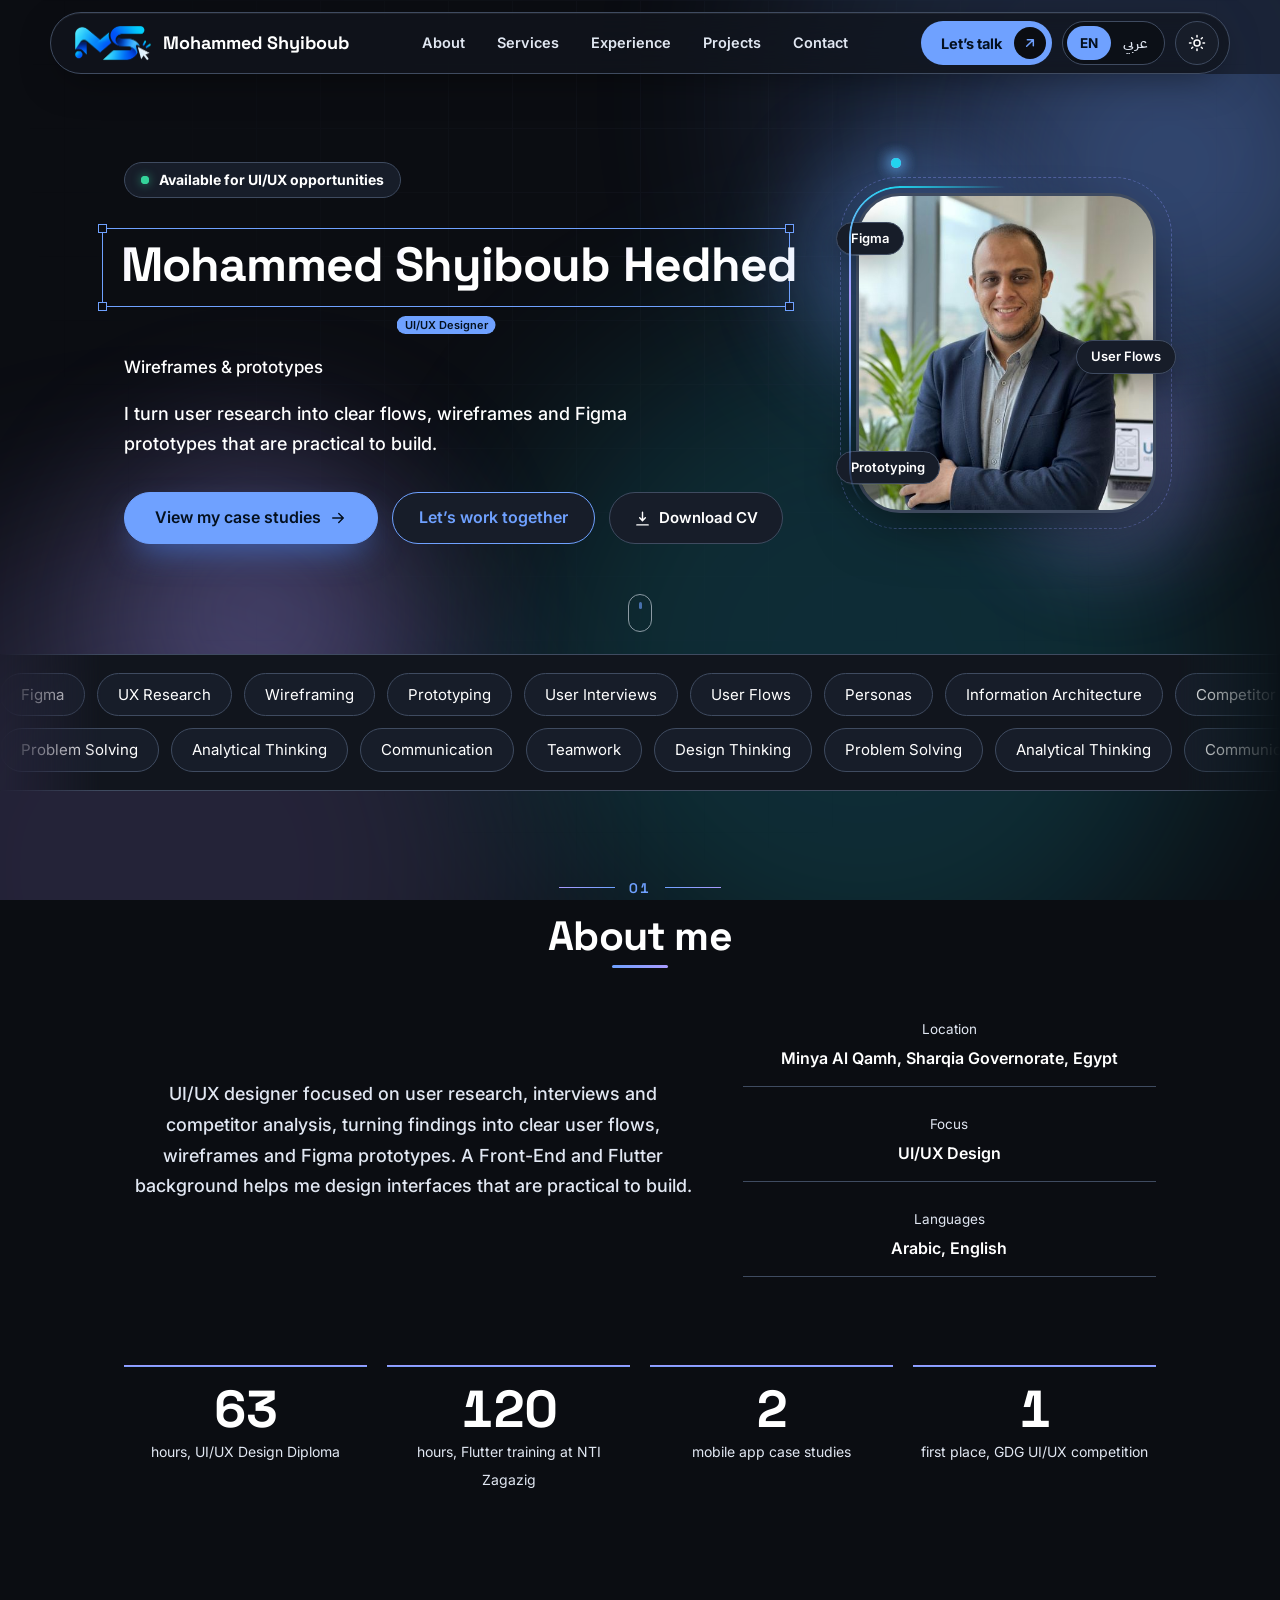
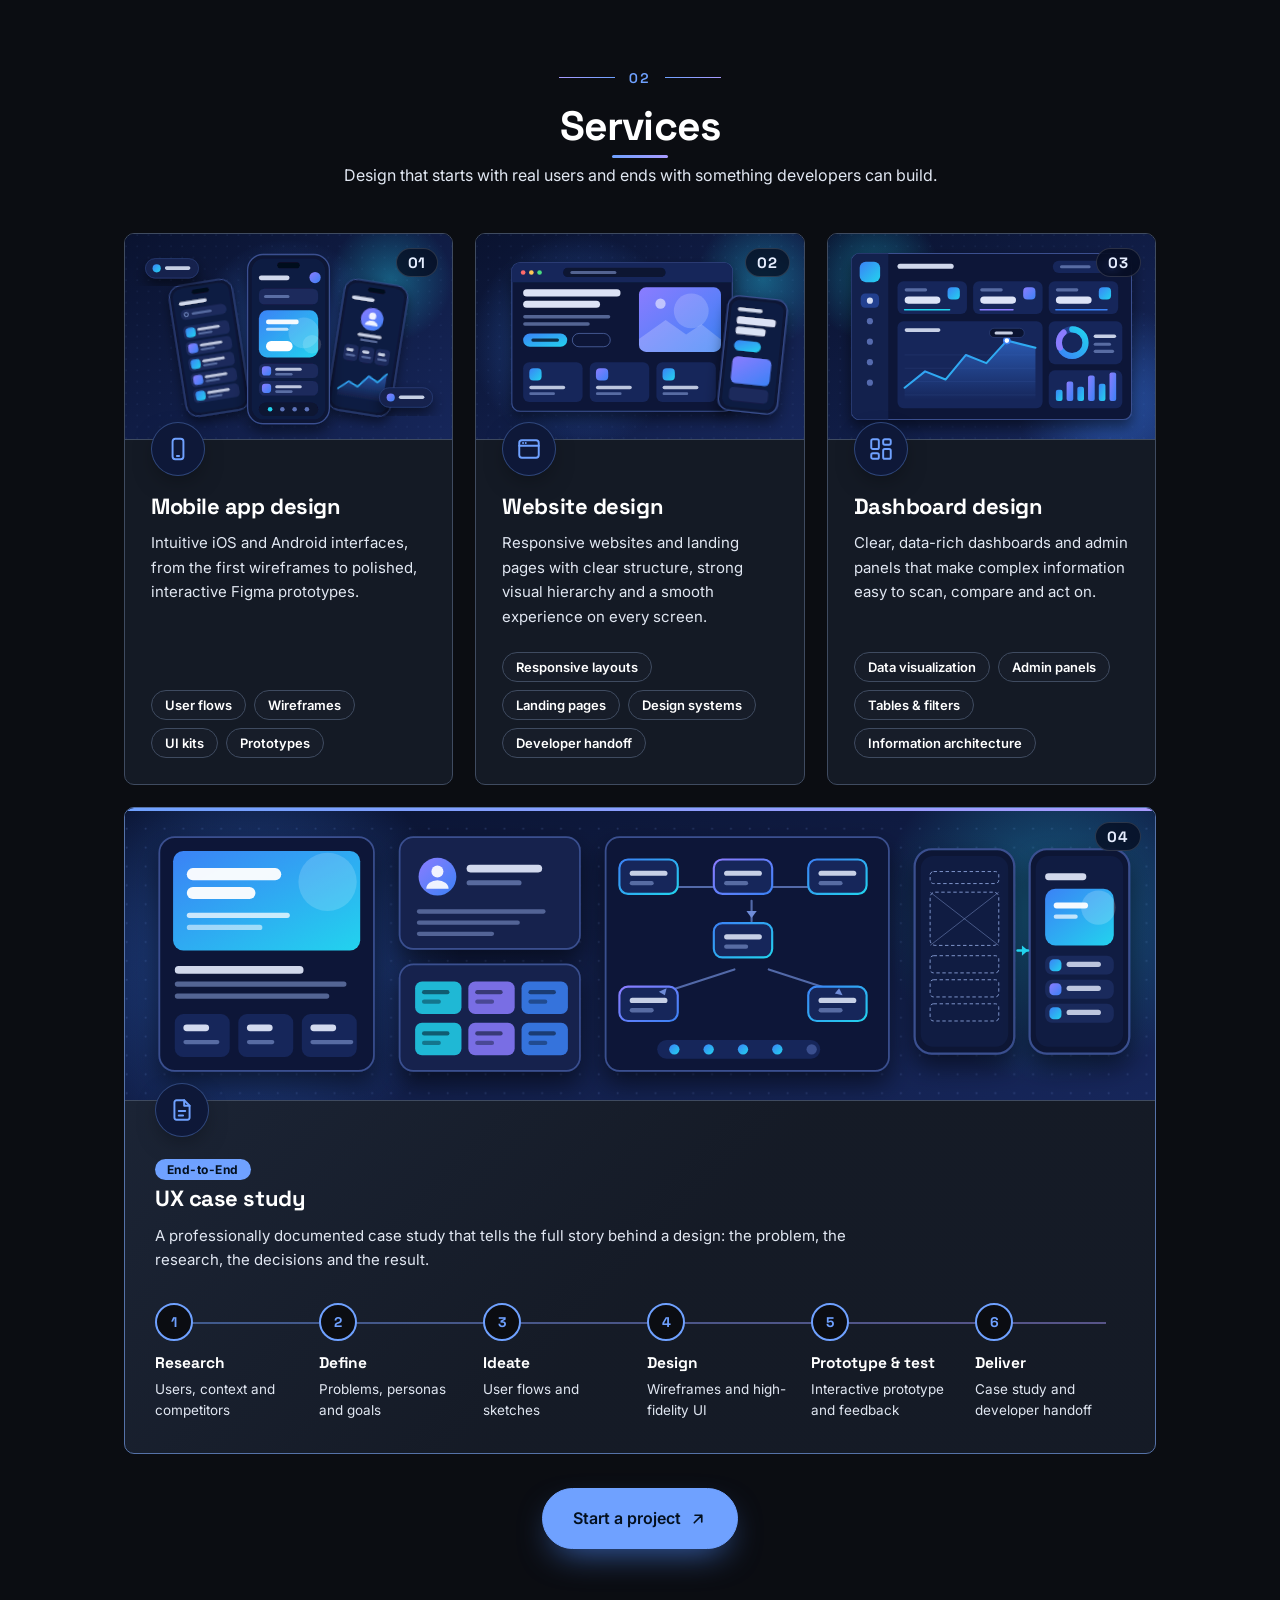
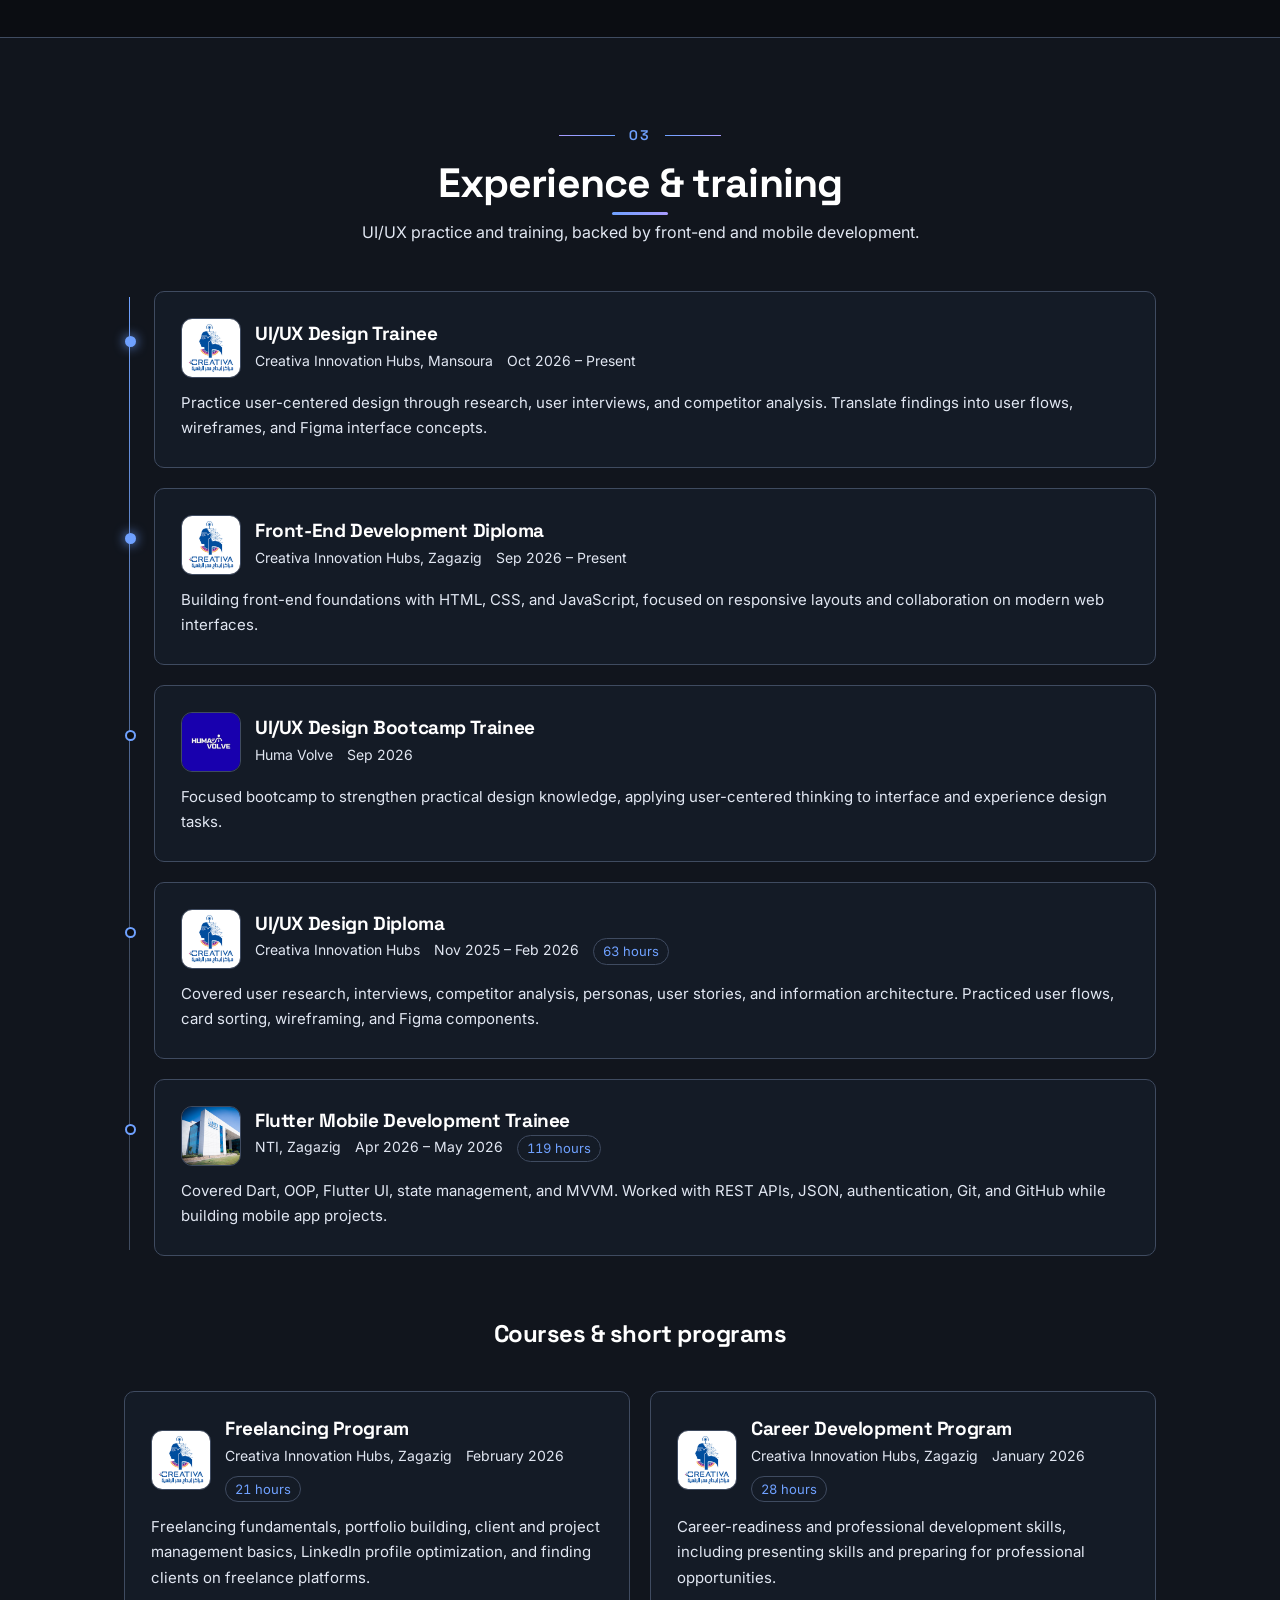
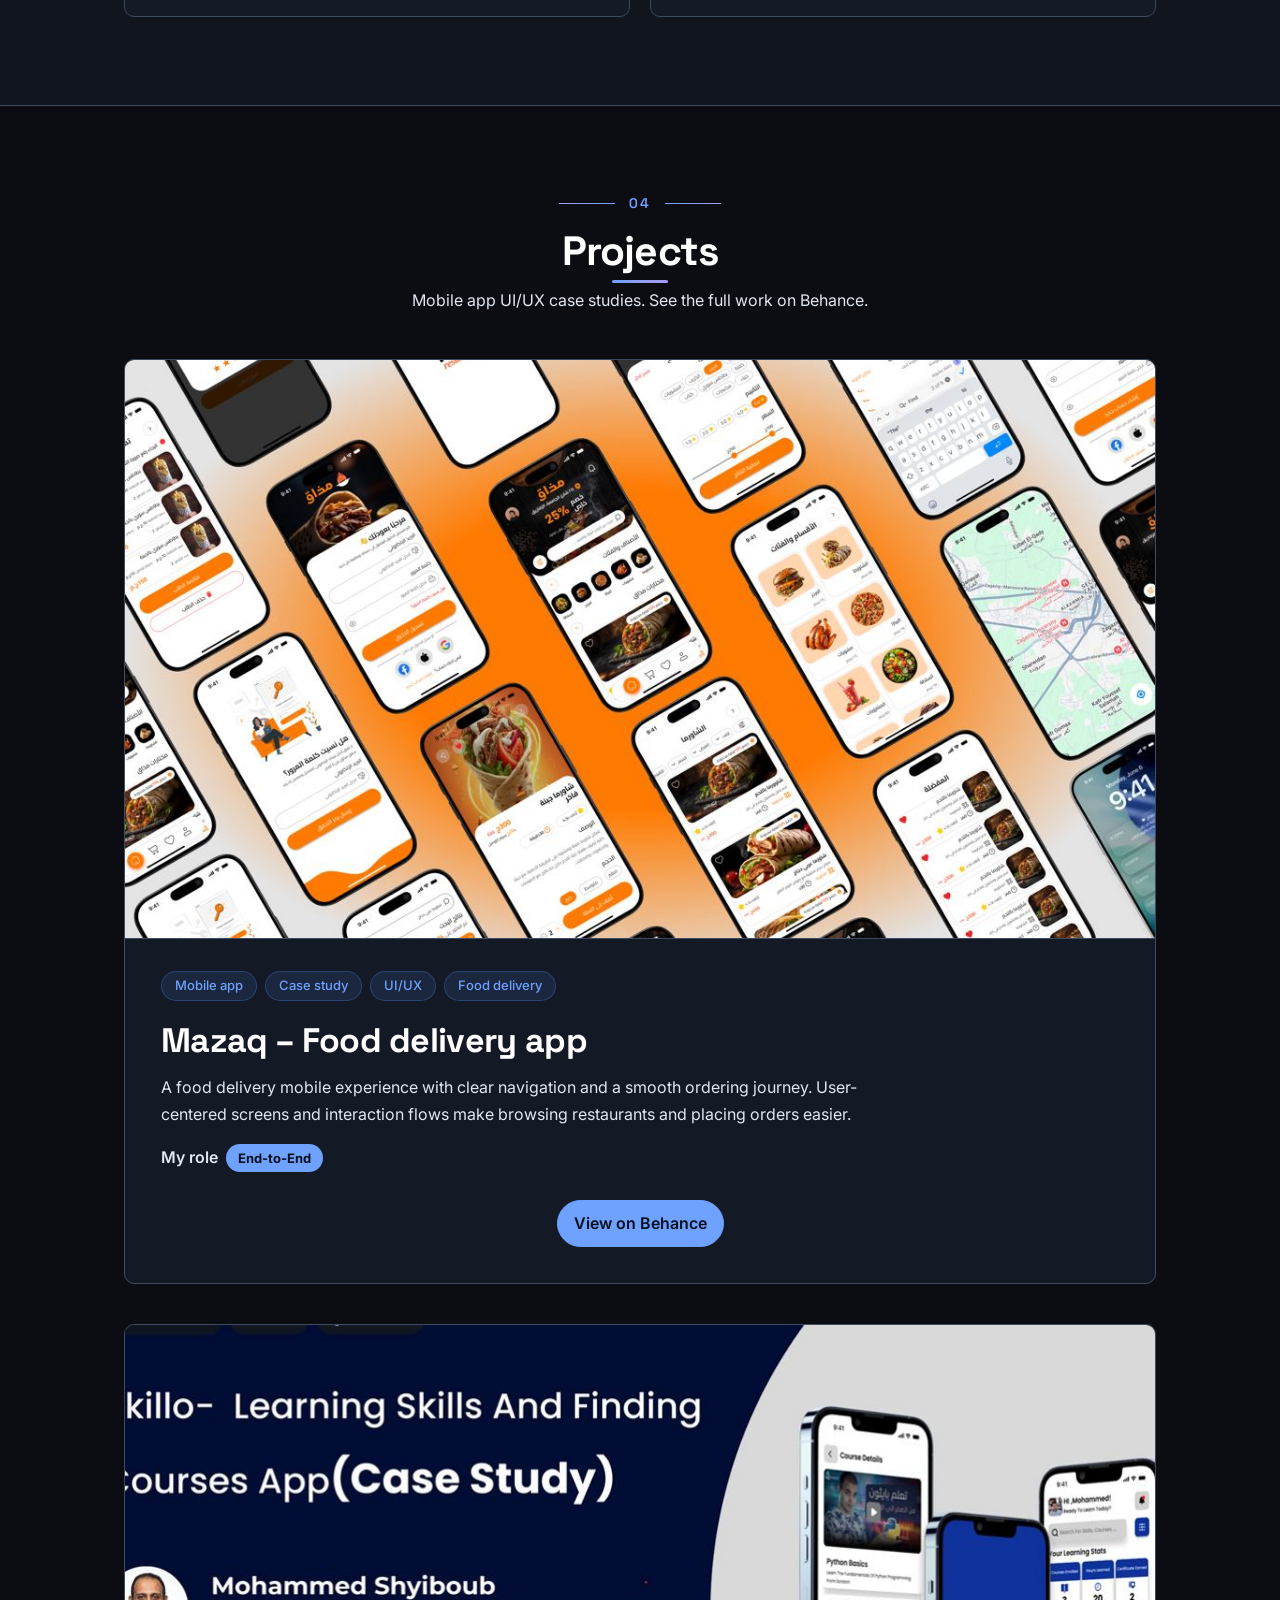
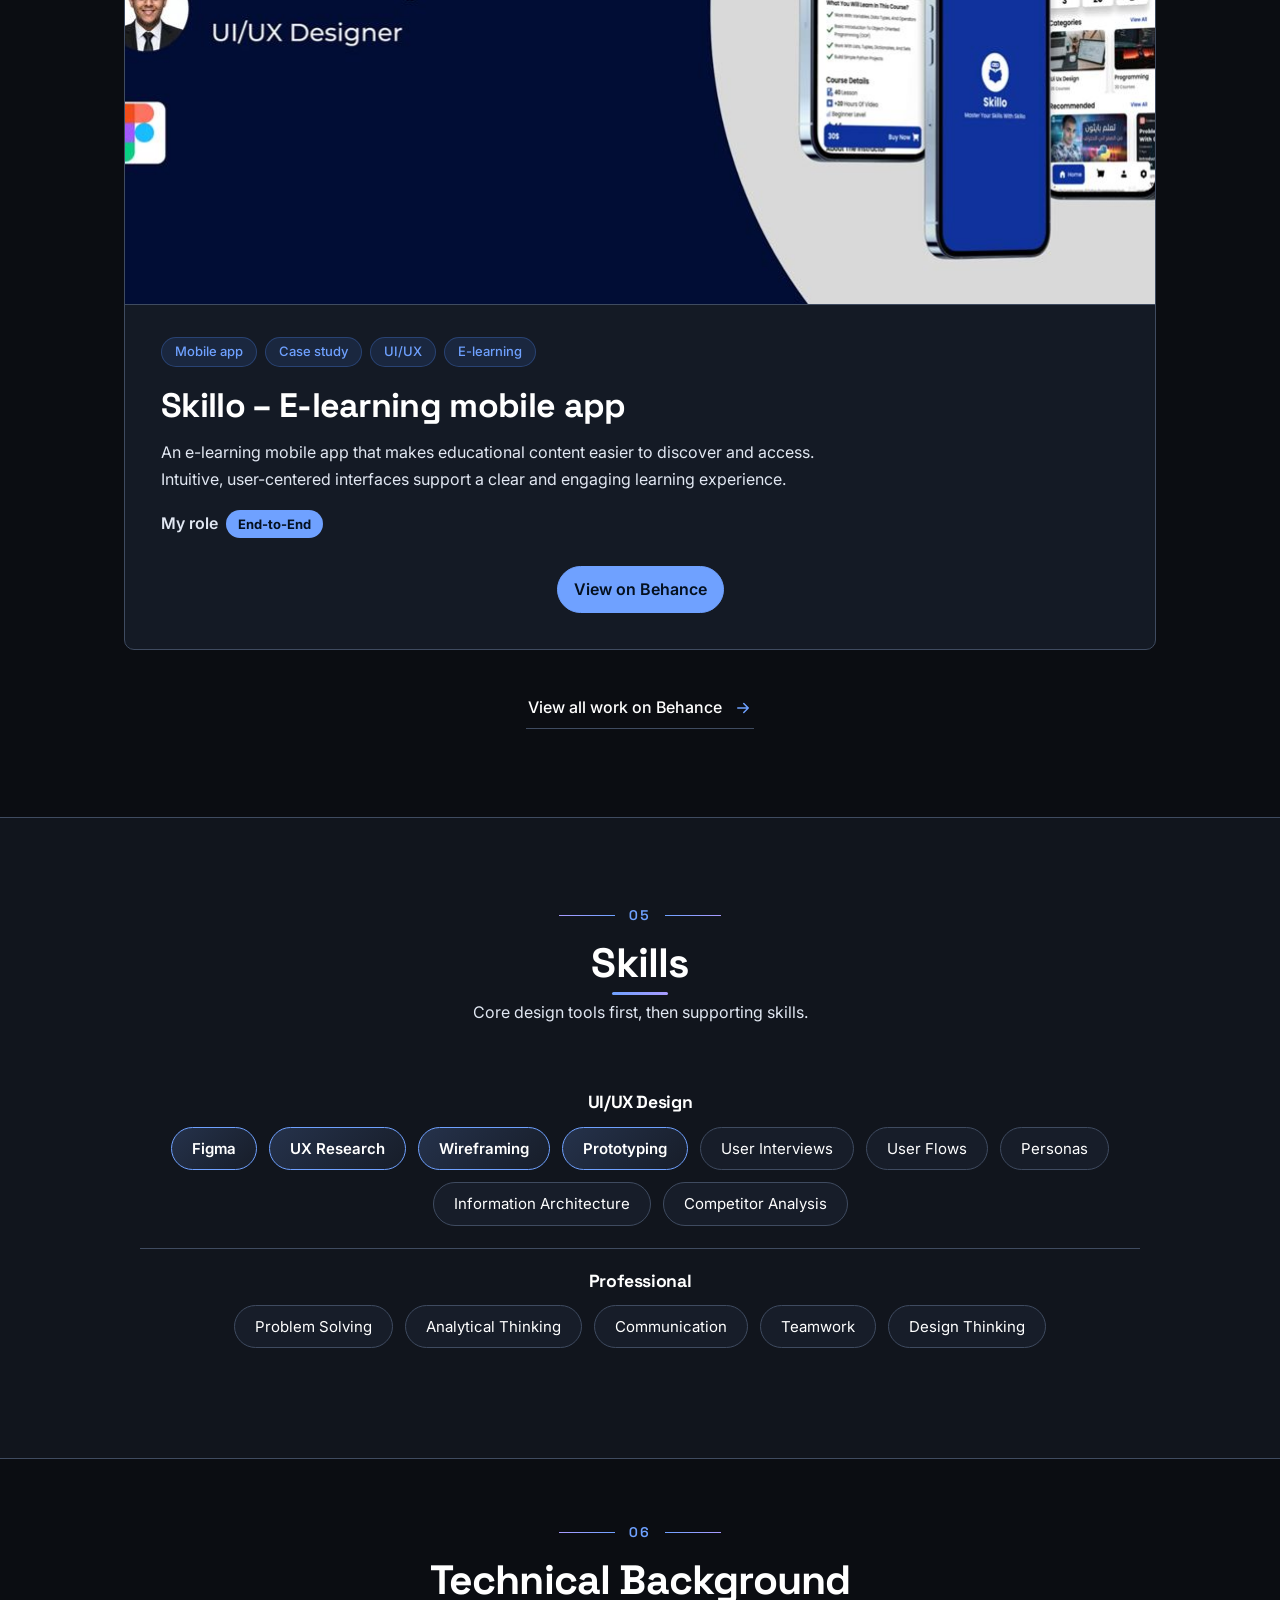
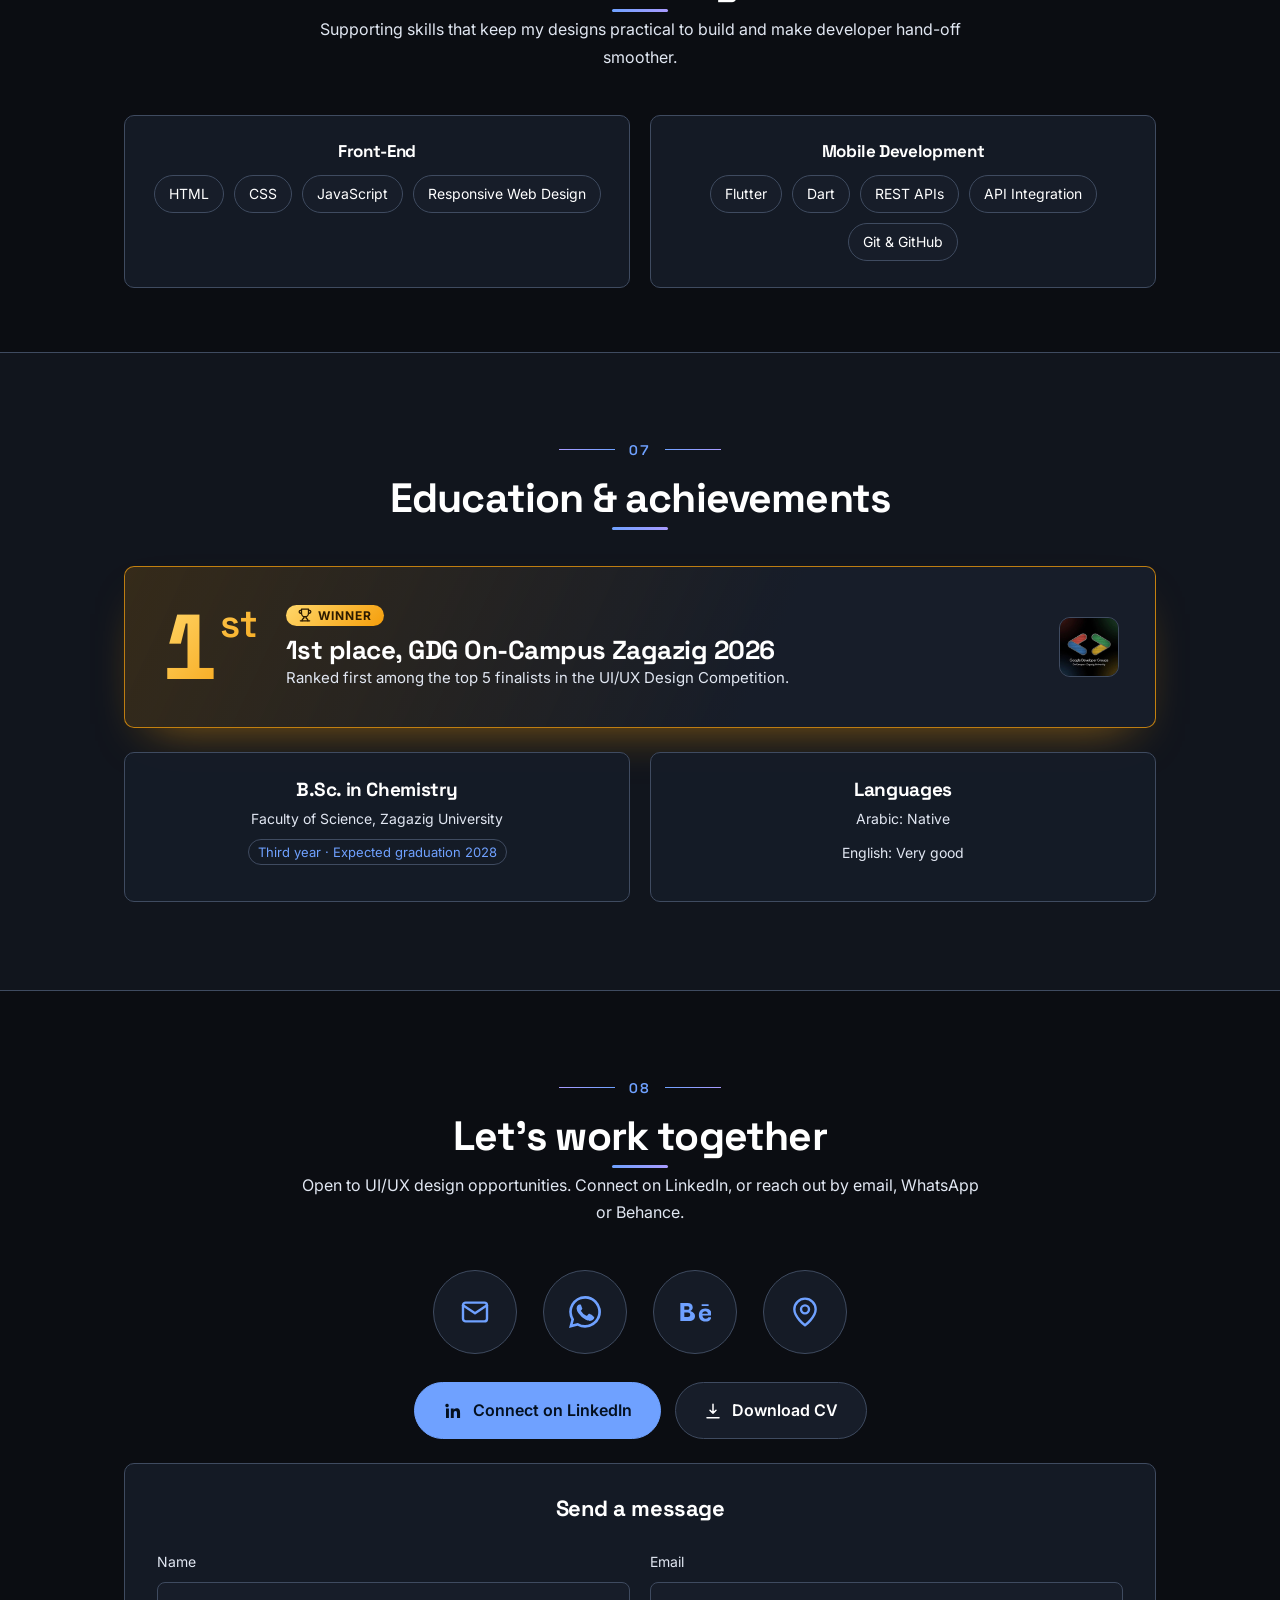
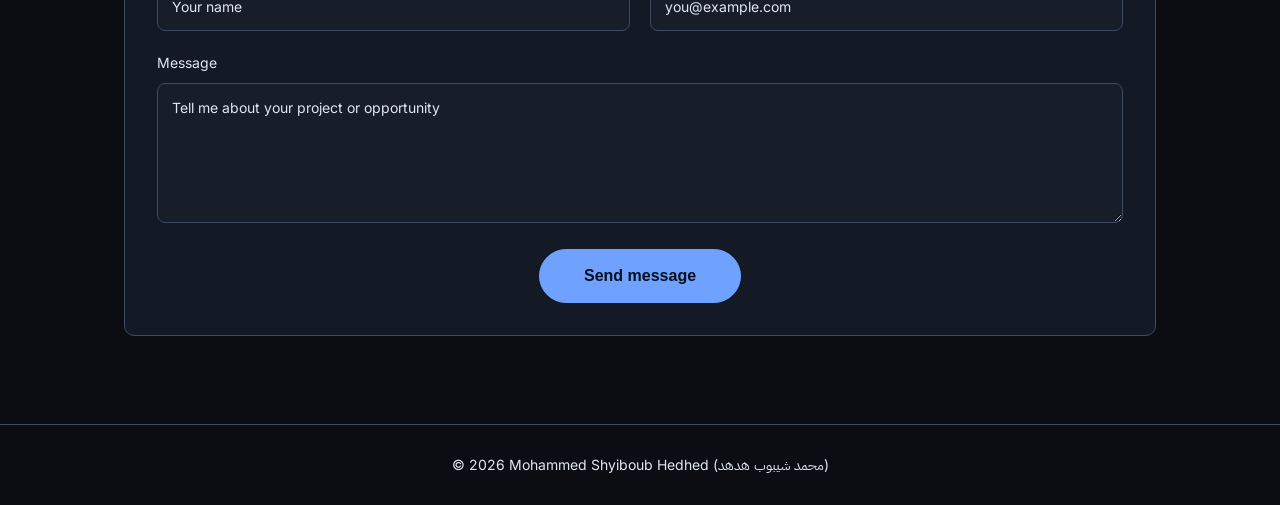
==== commit 4cebec00: "Add files via upload" ====
--- a/index.html
+++ b/index.html
@@ -1,235 +1,1274 @@
-<!DOCTYPE html>
+<!doctype html>
 <html lang="en" dir="ltr">
-<head>
-<meta name="google-site-verification" content="I2OF4bAolWEwbGdU4BHwBPYQkg1iwnmEWLjPMKQoPrQ" />
-<meta charset="utf-8">
-<meta name="viewport" content="width=device-width, initial-scale=1, viewport-fit=cover">
-<meta name="color-scheme" content="dark light">
-<meta name="theme-color" content="#0B0D12">
-
-<!-- ========== START: Theme (runs before the page paints, so there is no light flash) ==========
+  <head>
+    <meta name="google-site-verification" content="I2OF4bAolWEwbGdU4BHwBPYQkg1iwnmEWLjPMKQoPrQ" />
+    <meta charset="utf-8" />
+    <meta name="viewport" content="width=device-width, initial-scale=1, viewport-fit=cover" />
+    <meta name="color-scheme" content="dark light" />
+    <meta name="theme-color" content="#0B0D12" />
+
+    <!-- ========== START: Theme (runs before the page paints, so there is no light flash) ==========
      Dark is the default. Light is used only if the visitor picked it with the toggle button. -->
-<script>(function(){var t="dark";try{var s=localStorage.getItem("theme");if(s==="light"||s==="dark")t=s}catch(e){}document.documentElement.setAttribute("data-theme",t);if(t==="light"){var m=document.querySelector('meta[name="theme-color"]');if(m)m.setAttribute("content","#F6F8FC")}})()</script>
-<!-- ========== END: Theme ========== -->
-
-<!-- ========== START: SEO (generated by build.js from seo.config.json; edit the config, not the output) ========== -->
-<title>Mohammed Shyiboub Hedhed | UI/UX Designer in Egypt</title>
-<meta name="description" content="Mohamed Shyiboub Hedhed is a UI/UX Designer in Egypt specializing in UX Research, User Interface Design, Wireframing, Prototyping and Figma. محمد شيبوب مصمم واجهات وتجربة مستخدم.">
-<meta name="keywords" content="Mohammed Shyiboub, Mohamed Shyiboub, Mohammed Shyiboub Hedhed, Mohammed Shyiboub portfolio, UI/UX designer Egypt, Figma designer, UX research, Wireframing, Prototyping, Sharqia">
-<meta name="author" content="Mohammed Shyiboub Hedhed">
-<meta name="robots" content="index,follow,max-image-preview:large,max-snippet:-1">
-<link rel="canonical" href="https://YOUR-DOMAIN.com/">
-<link rel="alternate" hreflang="en" href="https://YOUR-DOMAIN.com/">
-<link rel="alternate" hreflang="ar" href="https://YOUR-DOMAIN.com/ar/">
-<link rel="alternate" hreflang="x-default" href="https://YOUR-DOMAIN.com/">
-<meta property="og:type" content="website">
-<meta property="og:site_name" content="Mohammed Shyiboub Hedhed – Portfolio">
-<meta property="og:title" content="Mohammed Shyiboub Hedhed | UI/UX Designer in Egypt">
-<meta property="og:description" content="Mohamed Shyiboub Hedhed is a UI/UX Designer in Egypt specializing in UX Research, User Interface Design, Wireframing, Prototyping and Figma. محمد شيبوب مصمم واجهات وتجربة مستخدم.">
-<meta property="og:url" content="https://YOUR-DOMAIN.com/">
-<meta property="og:locale" content="en_US">
-<meta property="og:locale:alternate" content="ar_EG">
-<meta property="og:image" content="https://YOUR-DOMAIN.com/assets/images/profile.jpg">
-<meta property="og:image:width" content="520">
-<meta property="og:image:height" content="520">
-<meta property="og:image:alt" content="Mohammed Shyiboub Hedhed, UI/UX designer">
-<meta name="twitter:card" content="summary">
-<meta name="twitter:title" content="Mohammed Shyiboub Hedhed | UI/UX Designer in Egypt">
-<meta name="twitter:description" content="Mohamed Shyiboub Hedhed is a UI/UX Designer in Egypt specializing in UX Research, User Interface Design, Wireframing, Prototyping and Figma. محمد شيبوب مصمم واجهات وتجربة مستخدم.">
-<meta name="twitter:image" content="https://YOUR-DOMAIN.com/assets/images/profile.jpg">
-<link rel="icon" href="assets/favicon.svg" type="image/svg+xml">
-<link rel="icon" href="assets/favicon-48.png" type="image/png" sizes="48x48">
-<link rel="apple-touch-icon" href="assets/apple-touch-icon.png">
-<script type="application/ld+json">{"@context":"https://schema.org","@graph":[{"@type":"Person","@id":"https://YOUR-DOMAIN.com/#person","name":"Mohammed Shyiboub Hedhed","alternateName":["Mohamed Shyiboub","Mohammed Shyiboub","Mohamed Shyiboub Hedhed","محمد شيبوب"],"jobTitle":"UI/UX Designer","description":"Mohamed Shyiboub Hedhed is a UI/UX Designer in Egypt specializing in UX Research, User Interface Design, Wireframing, Prototyping and Figma. محمد شيبوب مصمم واجهات وتجربة مستخدم.","url":"https://YOUR-DOMAIN.com/","image":"https://YOUR-DOMAIN.com/assets/images/profile.jpg","sameAs":["https://www.linkedin.com/in/mohammed-shyiboub-hedhed","https://www.behance.net/mohammeshyibou"],"address":{"@type":"PostalAddress","addressLocality":"Minya Al Qamh","addressRegion":"Sharqia","addressCountry":"EG"},"knowsAbout":["Figma","UX Research","Wireframing","Prototyping","User Interviews","User Flows","Personas","Information Architecture","Competitor Analysis","HTML","CSS","JavaScript","Responsive Web Design","Flutter","Dart","REST APIs","API Integration","Git & GitHub"],"knowsLanguage":["ar","en"]},{"@type":"WebSite","@id":"https://YOUR-DOMAIN.com/#website","url":"https://YOUR-DOMAIN.com/","name":"Mohammed Shyiboub Hedhed – Portfolio","inLanguage":"en","publisher":{"@id":"https://YOUR-DOMAIN.com/#person"}},{"@type":"ProfilePage","@id":"https://YOUR-DOMAIN.com/#profile","url":"https://YOUR-DOMAIN.com/","name":"Mohammed Shyiboub Hedhed | UI/UX Designer in Egypt","description":"Mohamed Shyiboub Hedhed is a UI/UX Designer in Egypt specializing in UX Research, User Interface Design, Wireframing, Prototyping and Figma. محمد شيبوب مصمم واجهات وتجربة مستخدم.","inLanguage":"en","isPartOf":{"@id":"https://YOUR-DOMAIN.com/#website"},"mainEntity":{"@id":"https://YOUR-DOMAIN.com/#person"},"primaryImageOfPage":"https://YOUR-DOMAIN.com/assets/images/profile.jpg"},{"@type":"CreativeWork","name":"Mazaq – Food delivery app","description":"A food delivery mobile experience with clear navigation and a smooth ordering journey. User-centered screens and interaction flows make browsing restaurants and placing orders easier.","inLanguage":"en","author":{"@id":"https://YOUR-DOMAIN.com/#person"},"url":"https://www.behance.net/gallery/251943223/Mazaq-Food-Delivery-App-UXUI-Case-Study"},{"@type":"CreativeWork","name":"Skillo – E-learning mobile app","description":"An e-learning mobile app that makes educational content easier to discover and access. Intuitive, user-centered interfaces support a clear and engaging learning experience.","inLanguage":"en","author":{"@id":"https://YOUR-DOMAIN.com/#person"},"url":"https://www.behance.net/gallery/249426463/Skillo-App-Mobile-UIUX-Design-Case-Study"}]}</script>
-<!-- ========== END: SEO ========== -->
-
-<!-- ========== START: Fonts ==========
+    <script>
+      (function () {
+        var t = "dark";
+        try {
+          var s = localStorage.getItem("theme");
+          if (s === "light" || s === "dark") t = s;
+        } catch (e) {}
+        document.documentElement.setAttribute("data-theme", t);
+        if (t === "light") {
+          var m = document.querySelector('meta[name="theme-color"]');
+          if (m) m.setAttribute("content", "#F6F8FC");
+        }
+      })();
+    </script>
+    <!-- ========== END: Theme ========== -->
+
+    <!-- ========== START: SEO (generated by build.js from seo.config.json; edit the config, not the output) ========== -->
+    <title>Mohammed Shyiboub Hedhed | UI/UX Designer in Egypt</title>
+    <meta
+      name="description"
+      content="Mohamed Shyiboub Hedhed is a UI/UX Designer in Egypt specializing in UX Research, User Interface Design, Wireframing, Prototyping and Figma. محمد شيبوب مصمم واجهات وتجربة مستخدم."
+    />
+    <meta
+      name="keywords"
+      content="Mohammed Shyiboub, Mohamed Shyiboub, Mohammed Shyiboub Hedhed, Mohammed Shyiboub portfolio, UI/UX designer Egypt, Figma designer, UX research, Wireframing, Prototyping, Sharqia"
+    />
+    <meta name="author" content="Mohammed Shyiboub Hedhed" />
+    <meta name="robots" content="index,follow,max-image-preview:large,max-snippet:-1" />
+    <link rel="canonical" href="https://YOUR-DOMAIN.com/" />
+    <link rel="alternate" hreflang="en" href="https://YOUR-DOMAIN.com/" />
+    <link rel="alternate" hreflang="ar" href="https://YOUR-DOMAIN.com/ar/" />
+    <link rel="alternate" hreflang="x-default" href="https://YOUR-DOMAIN.com/" />
+    <meta property="og:type" content="website" />
+    <meta property="og:site_name" content="Mohammed Shyiboub Hedhed – Portfolio" />
+    <meta property="og:title" content="Mohammed Shyiboub Hedhed | UI/UX Designer in Egypt" />
+    <meta
+      property="og:description"
+      content="Mohamed Shyiboub Hedhed is a UI/UX Designer in Egypt specializing in UX Research, User Interface Design, Wireframing, Prototyping and Figma. محمد شيبوب مصمم واجهات وتجربة مستخدم."
+    />
+    <meta property="og:url" content="https://YOUR-DOMAIN.com/" />
+    <meta property="og:locale" content="en_US" />
+    <meta property="og:locale:alternate" content="ar_EG" />
+    <meta property="og:image" content="https://YOUR-DOMAIN.com/assets/images/profile.jpg" />
+    <meta property="og:image:width" content="520" />
+    <meta property="og:image:height" content="520" />
+    <meta property="og:image:alt" content="Mohammed Shyiboub Hedhed, UI/UX designer" />
+    <meta name="twitter:card" content="summary" />
+    <meta name="twitter:title" content="Mohammed Shyiboub Hedhed | UI/UX Designer in Egypt" />
+    <meta
+      name="twitter:description"
+      content="Mohamed Shyiboub Hedhed is a UI/UX Designer in Egypt specializing in UX Research, User Interface Design, Wireframing, Prototyping and Figma. محمد شيبوب مصمم واجهات وتجربة مستخدم."
+    />
+    <meta name="twitter:image" content="https://YOUR-DOMAIN.com/assets/images/profile.jpg" />
+    <link rel="icon" href="assets/favicon.svg" type="image/svg+xml" />
+    <link rel="icon" href="assets/favicon-48.png" type="image/png" sizes="48x48" />
+    <link rel="apple-touch-icon" href="assets/apple-touch-icon.png" />
+    <script type="application/ld+json">
+      {
+        "@context": "https://schema.org",
+        "@graph": [
+          {
+            "@type": "Person",
+            "@id": "https://YOUR-DOMAIN.com/#person",
+            "name": "Mohammed Shyiboub Hedhed",
+            "alternateName": [
+              "Mohamed Shyiboub",
+              "Mohammed Shyiboub",
+              "Mohamed Shyiboub Hedhed",
+              "محمد شيبوب"
+            ],
+            "jobTitle": "UI/UX Designer",
+            "description": "Mohamed Shyiboub Hedhed is a UI/UX Designer in Egypt specializing in UX Research, User Interface Design, Wireframing, Prototyping and Figma. محمد شيبوب مصمم واجهات وتجربة مستخدم.",
+            "url": "https://YOUR-DOMAIN.com/",
+            "image": "https://YOUR-DOMAIN.com/assets/images/profile.jpg",
+            "sameAs": [
+              "https://www.linkedin.com/in/mohammed-shyiboub-hedhed",
+              "https://www.behance.net/mohammeshyibou"
+            ],
+            "address": {
+              "@type": "PostalAddress",
+              "addressLocality": "Minya Al Qamh",
+              "addressRegion": "Sharqia",
+              "addressCountry": "EG"
+            },
+            "knowsAbout": [
+              "Figma",
+              "UX Research",
+              "Wireframing",
+              "Prototyping",
+              "User Interviews",
+              "User Flows",
+              "Personas",
+              "Information Architecture",
+              "Competitor Analysis",
+              "HTML",
+              "CSS",
+              "JavaScript",
+              "Responsive Web Design",
+              "Flutter",
+              "Dart",
+              "REST APIs",
+              "API Integration",
+              "Git & GitHub"
+            ],
+            "knowsLanguage": ["ar", "en"]
+          },
+          {
+            "@type": "WebSite",
+            "@id": "https://YOUR-DOMAIN.com/#website",
+            "url": "https://YOUR-DOMAIN.com/",
+            "name": "Mohammed Shyiboub Hedhed – Portfolio",
+            "inLanguage": "en",
+            "publisher": { "@id": "https://YOUR-DOMAIN.com/#person" }
+          },
+          {
+            "@type": "ProfilePage",
+            "@id": "https://YOUR-DOMAIN.com/#profile",
+            "url": "https://YOUR-DOMAIN.com/",
+            "name": "Mohammed Shyiboub Hedhed | UI/UX Designer in Egypt",
+            "description": "Mohamed Shyiboub Hedhed is a UI/UX Designer in Egypt specializing in UX Research, User Interface Design, Wireframing, Prototyping and Figma. محمد شيبوب مصمم واجهات وتجربة مستخدم.",
+            "inLanguage": "en",
+            "isPartOf": { "@id": "https://YOUR-DOMAIN.com/#website" },
+            "mainEntity": { "@id": "https://YOUR-DOMAIN.com/#person" },
+            "primaryImageOfPage": "https://YOUR-DOMAIN.com/assets/images/profile.jpg"
+          },
+          {
+            "@type": "CreativeWork",
+            "name": "Mazaq – Food delivery app",
+            "description": "A food delivery mobile experience with clear navigation and a smooth ordering journey. User-centered screens and interaction flows make browsing restaurants and placing orders easier.",
+            "inLanguage": "en",
+            "author": { "@id": "https://YOUR-DOMAIN.com/#person" },
+            "url": "https://www.behance.net/gallery/251943223/Mazaq-Food-Delivery-App-UXUI-Case-Study"
+          },
+          {
+            "@type": "CreativeWork",
+            "name": "Skillo – E-learning mobile app",
+            "description": "An e-learning mobile app that makes educational content easier to discover and access. Intuitive, user-centered interfaces support a clear and engaging learning experience.",
+            "inLanguage": "en",
+            "author": { "@id": "https://YOUR-DOMAIN.com/#person" },
+            "url": "https://www.behance.net/gallery/249426463/Skillo-App-Mobile-UIUX-Design-Case-Study"
+          }
+        ]
+      }
+    </script>
+    <!-- ========== END: SEO ========== -->
+
+    <!-- ========== START: Fonts ==========
      Inter + Space Grotesk for English, IBM Plex Sans Arabic for Arabic. -->
-<link rel="preconnect" href="https://fonts.googleapis.com">
-<link href="https://fonts.googleapis.com/css2?family=Inter:wght@400;500;600;700&family=Space+Grotesk:wght@500;600;700&family=IBM+Plex+Sans+Arabic:wght@400;500;600;700&display=swap" rel="stylesheet">
-<!-- ========== END: Fonts ========== -->
-
-<!-- ========== START: Stylesheet ==========
+    <link rel="preconnect" href="https://fonts.googleapis.com" />
+    <link
+      href="https://fonts.googleapis.com/css2?family=Inter:wght@400;500;600;700&family=Space+Grotesk:wght@500;600;700&family=IBM+Plex+Sans+Arabic:wght@400;500;600;700&display=swap"
+      rel="stylesheet"
+    />
+    <!-- ========== END: Fonts ========== -->
+
+    <!-- ========== START: Stylesheet ==========
      All visual styling lives in css/style.css. -->
-<link rel="stylesheet" href="css/style.css">
-<link rel="stylesheet" href="css/v2.css">
-<!-- ========== END: Stylesheet ========== -->
-<noscript><style>.rv{opacity:1!important;transform:none!important}.curtain{display:none!important}.chips span,.pt span{opacity:1!important;transform:none!important}</style></noscript>
-</head>
-<body>
-<div class="aurora" aria-hidden="true"><i></i><i></i><i></i></div>
-
-<!-- ========== START: Scroll progress bar ==========
+    <link rel="stylesheet" href="css/style.css" />
+    <link rel="stylesheet" href="css/v2.css" />
+    <!-- ========== END: Stylesheet ========== -->
+    <noscript
+      ><style>
+        .rv {
+          opacity: 1 !important;
+          transform: none !important;
+        }
+        .curtain {
+          display: none !important;
+        }
+        .chips span,
+        .pt span {
+          opacity: 1 !important;
+          transform: none !important;
+        }
+      </style></noscript
+    >
+  </head>
+  <body>
+    <div class="aurora" aria-hidden="true"><i></i><i></i><i></i></div>
+
+    <!-- ========== START: Scroll progress bar ==========
      Thin gradient line at the top that fills as the visitor scrolls down. -->
-<div id="bar"></div>
-<!-- ========== END: Scroll progress bar ========== -->
-
-<!-- ========== START: Header & navigation ==========
+    <div id="bar"></div>
+    <!-- ========== END: Scroll progress bar ========== -->
+
+    <!-- ========== START: Header & navigation ==========
      Sticky top bar: logo, section links, language switch button and mobile menu button. -->
-<header><div class="wrap nav">
- <a href="#home" class="logo"><img class="lg-d" src="assets/logo.png" srcset="assets/logo-sm.png 240w, assets/logo.png 640w" sizes="(max-width:480px) 60px, 76px" alt="" width="76" height="36" decoding="async"><img class="lg-l" src="assets/logo-light.png" srcset="assets/logo-light-sm.png 240w, assets/logo-light.png 640w" sizes="(max-width:480px) 60px, 76px" alt="" width="76" height="36" decoding="async"><span data-i="brand">Mohammed Shyiboub</span></a>
- <ul class="links" id="links">
-  <li class="mo"><a href="#home" data-i="n1">Home</a></li><li><a href="#about" data-i="n2">About</a></li><li><a href="#services" data-i="n8">Services</a></li><li><a href="#experience" data-i="n3">Experience</a></li><li><a href="#projects" data-i="n4">Projects</a></li><li class="mo"><a href="#skills" data-i="n5">Skills</a></li><li class="mo"><a href="#education" data-i="n6">Education</a></li><li><a href="#contact" data-i="n7">Contact</a></li>
- </ul>
- <div class="tools">
-  <a class="nav-cta" href="#contact"><span data-i="nCta">Let’s talk</span><i aria-hidden="true"><svg viewBox="0 0 24 24" width="16" height="16" fill="none" stroke="currentColor" stroke-width="2.2" stroke-linecap="round" stroke-linejoin="round" aria-hidden="true"><path d="M7 17 17 7M8 7h9v9"/></svg></i></a>
-  <div class="seg" dir="ltr"><span class="on" lang="en" aria-current="true">EN</span><a id="lang" href="ar/index.html" hreflang="ar" lang="ar">عربي</a></div>
-  <button class="btn ico" id="theme" type="button" aria-label="Switch to light mode" title="Switch to light mode"><svg class="i-sun" viewBox="0 0 24 24" fill="none" stroke="currentColor" stroke-width="2" stroke-linecap="round" stroke-linejoin="round" aria-hidden="true"><circle cx="12" cy="12" r="4"/><path d="M12 2v2m0 16v2M4.9 4.9l1.4 1.4m11.4 11.4 1.4 1.4M2 12h2m16 0h2M4.9 19.1l1.4-1.4m11.4-11.4 1.4-1.4"/></svg><svg class="i-moon" viewBox="0 0 24 24" fill="none" stroke="currentColor" stroke-width="2" stroke-linecap="round" stroke-linejoin="round" aria-hidden="true"><path d="M21 12.8A9 9 0 1 1 11.2 3a7 7 0 0 0 9.8 9.8z"/></svg></button>
-  <button class="btn" id="menu" aria-label="Menu" aria-expanded="false">☰</button>
- </div>
-</div></header>
-<!-- ========== END: Header & navigation ========== -->
-
-<!-- ========== START: Intro curtain ==========
+    <header>
+      <div class="wrap nav">
+        <a href="#home" class="logo"
+          ><img
+            class="lg-d"
+            src="assets/logo.png"
+            srcset="assets/logo-sm.png 240w, assets/logo.png 640w"
+            sizes="(max-width:480px) 60px, 76px"
+            alt=""
+            width="76"
+            height="36"
+            decoding="async"
+          /><img
+            class="lg-l"
+            src="assets/logo-light.png"
+            srcset="assets/logo-light-sm.png 240w, assets/logo-light.png 640w"
+            sizes="(max-width:480px) 60px, 76px"
+            alt=""
+            width="76"
+            height="36"
+            decoding="async"
+          /><span data-i="brand">Mohammed Shyiboub</span></a
+        >
+        <ul class="links" id="links">
+          <li class="mo"><a href="#home" data-i="n1">Home</a></li>
+          <li><a href="#about" data-i="n2">About</a></li>
+          <li><a href="#services" data-i="n8">Services</a></li>
+          <li><a href="#experience" data-i="n3">Experience</a></li>
+          <li><a href="#projects" data-i="n4">Projects</a></li>
+          <li class="mo"><a href="#skills" data-i="n5">Skills</a></li>
+          <li class="mo"><a href="#education" data-i="n6">Education</a></li>
+          <li><a href="#contact" data-i="n7">Contact</a></li>
+        </ul>
+        <div class="tools">
+          <a class="nav-cta" href="#contact"
+            ><span data-i="nCta">Let’s talk</span
+            ><i aria-hidden="true"
+              ><svg
+                viewBox="0 0 24 24"
+                width="16"
+                height="16"
+                fill="none"
+                stroke="currentColor"
+                stroke-width="2.2"
+                stroke-linecap="round"
+                stroke-linejoin="round"
+                aria-hidden="true"
+              >
+                <path d="M7 17 17 7M8 7h9v9" /></svg></i
+          ></a>
+          <div class="seg" dir="ltr">
+            <span class="on" lang="en" aria-current="true">EN</span
+            ><a id="lang" href="ar/index.html" hreflang="ar" lang="ar">عربي</a>
+          </div>
+          <button
+            class="btn ico"
+            id="theme"
+            type="button"
+            aria-label="Switch to light mode"
+            title="Switch to light mode"
+          >
+            <svg
+              class="i-sun"
+              viewBox="0 0 24 24"
+              fill="none"
+              stroke="currentColor"
+              stroke-width="2"
+              stroke-linecap="round"
+              stroke-linejoin="round"
+              aria-hidden="true"
+            >
+              <circle cx="12" cy="12" r="4" />
+              <path
+                d="M12 2v2m0 16v2M4.9 4.9l1.4 1.4m11.4 11.4 1.4 1.4M2 12h2m16 0h2M4.9 19.1l1.4-1.4m11.4-11.4 1.4-1.4"
+              /></svg
+            ><svg
+              class="i-moon"
+              viewBox="0 0 24 24"
+              fill="none"
+              stroke="currentColor"
+              stroke-width="2"
+              stroke-linecap="round"
+              stroke-linejoin="round"
+              aria-hidden="true"
+            >
+              <path d="M21 12.8A9 9 0 1 1 11.2 3a7 7 0 0 0 9.8 9.8z" />
+            </svg>
+          </button>
+          <button class="btn" id="menu" aria-label="Menu" aria-expanded="false">☰</button>
+        </div>
+      </div>
+    </header>
+    <!-- ========== END: Header & navigation ========== -->
+
+    <!-- ========== START: Intro curtain ==========
      Opening animation: two panels slide away to reveal the page. -->
-<div class="curtain" id="cur0" aria-hidden="true"><i></i><i></i><b><img class="lg-d" src="assets/logo.png" alt="" width="320" height="152"><img class="lg-l" src="assets/logo-light.png" alt="" width="320" height="152"></b></div>
-<!-- ========== END: Intro curtain ========== -->
-
-<!-- ========== START: Cursor glow ==========
+    <div class="curtain" id="cur0" aria-hidden="true">
+      <i></i><i></i
+      ><b
+        ><img class="lg-d" src="assets/logo.png" alt="" width="320" height="152" /><img
+          class="lg-l"
+          src="assets/logo-light.png"
+          alt=""
+          width="320"
+          height="152"
+      /></b>
+    </div>
+    <!-- ========== END: Intro curtain ========== -->
+
+    <!-- ========== START: Cursor glow ==========
      Soft light that follows the mouse (desktop only). -->
-<div class="cur" id="glow"></div>
-<!-- ========== END: Cursor glow ========== -->
-
-<main>
-
-<!-- ========== START: Hero section (#home) ==========
+    <div class="cur" id="glow"></div>
+    <!-- ========== END: Cursor glow ========== -->
+
+    <main>
+      <!-- ========== START: Hero section (#home) ==========
      First screen: name, role, rotating text, buttons, profile photo with floating tags, particle canvas and glowing orbs. -->
-<section class="hero" id="home"><canvas id="fx"></canvas><i class="orb o1"></i><i class="orb o2"></i><div class="wrap hgrid">
- <div>
-  <!-- START: Availability badge: green pulsing dot + "Available for UI/UX opportunities" -->
-  <div class="avail" role="status"><i aria-hidden="true"></i><span data-i="av">Available for UI/UX opportunities</span></div>
-  <!-- END: Availability badge -->
-  <div class="sel"><b></b><b></b><b></b><b></b><h1 data-i="name">Mohammed Shyiboub Hedhed</h1><em data-i="hug">UI/UX Designer</em></div>
-  <p class="rot"><span id="rot">User research</span></p>
-  <p class="lead" data-i="lead">I turn user research into clear flows, wireframes and Figma prototypes that are practical to build.</p>
-  <div class="cta"><a class="btn pri big" href="#projects"><span class="t-l" data-i="c1">View my case studies</span><span class="t-s" data-i="c1s">Case studies</span><svg class="ar" viewBox="0 0 24 24" width="18" height="18" fill="none" stroke="currentColor" stroke-width="2" stroke-linecap="round" stroke-linejoin="round" aria-hidden="true"><path d="M5 12h14m-6-6 6 6-6 6"/></svg></a><a class="btn out big" href="#contact"><span class="t-l" data-i="c2">Let’s work together</span><span class="t-s" data-i="nCta">Let’s talk</span></a><a class="btn big" href="assets/Mohammed_Shyiboub_Hedhed_CV.pdf" download="Mohammed_Shyiboub_Hedhed_CV.pdf"><svg class="dl" viewBox="0 0 24 24" width="17" height="17" fill="none" stroke="currentColor" stroke-width="2" stroke-linecap="round" stroke-linejoin="round" aria-hidden="true"><path d="M12 3v12m0 0-4-4m4 4 4-4M4 21h16"/></svg><span class="t-l" data-i="dCV">Download CV</span><span class="t-s" data-i="dCVs">CV</span></a></div>
- </div>
- <div class="photo"><div class="aura" aria-hidden="true"><i class="g1"></i><i class="g2"></i></div><div class="orbit" aria-hidden="true"><i></i><i></i><i></i></div><span class="fl f1">Figma</span><span class="fl f2" data-i="fl4">User Flows</span><span class="fl f3" data-i="fl3">Prototyping</span><img src="assets/images/profile.jpg" alt="Mohammed Shyiboub Hedhed, UI/UX designer" width="300" height="320"></div>
-</div><span class="sc" aria-hidden="true"></span></section>
-<!-- ========== END: Hero section (#home) ========== -->
-
-<!-- ========== START: Skills marquee ==========
+      <section class="hero" id="home">
+        <canvas id="fx"></canvas><i class="orb o1"></i><i class="orb o2"></i>
+        <div class="wrap hgrid">
+          <div>
+            <!-- START: Availability badge: green pulsing dot + "Available for UI/UX opportunities" -->
+            <div class="avail" role="status">
+              <i aria-hidden="true"></i><span data-i="av">Available for UI/UX opportunities</span>
+            </div>
+            <!-- END: Availability badge -->
+            <div class="sel">
+              <b></b><b></b><b></b><b></b>
+              <h1 data-i="name">Mohammed Shyiboub Hedhed</h1>
+              <em data-i="hug">UI/UX Designer</em>
+            </div>
+            <p class="rot"><span id="rot">User research</span></p>
+            <p class="lead" data-i="lead">
+              I turn user research into clear flows, wireframes and Figma prototypes that are
+              practical to build.
+            </p>
+            <div class="cta">
+              <a class="btn pri big" href="#projects"
+                ><span class="t-l" data-i="c1">View my case studies</span
+                ><span class="t-s" data-i="c1s">Case studies</span
+                ><svg
+                  class="ar"
+                  viewBox="0 0 24 24"
+                  width="18"
+                  height="18"
+                  fill="none"
+                  stroke="currentColor"
+                  stroke-width="2"
+                  stroke-linecap="round"
+                  stroke-linejoin="round"
+                  aria-hidden="true"
+                >
+                  <path d="M5 12h14m-6-6 6 6-6 6" /></svg></a
+              ><a class="btn out big" href="#contact"
+                ><span class="t-l" data-i="c2">Let’s work together</span
+                ><span class="t-s" data-i="nCta">Let’s talk</span></a
+              ><a
+                class="btn big"
+                href="assets/Mohammed_Shyiboub_Hedhed_CV.pdf"
+                download="Mohammed_Shyiboub_Hedhed_CV.pdf"
+                ><svg
+                  class="dl"
+                  viewBox="0 0 24 24"
+                  width="17"
+                  height="17"
+                  fill="none"
+                  stroke="currentColor"
+                  stroke-width="2"
+                  stroke-linecap="round"
+                  stroke-linejoin="round"
+                  aria-hidden="true"
+                >
+                  <path d="M12 3v12m0 0-4-4m4 4 4-4M4 21h16" /></svg
+                ><span class="t-l" data-i="dCV">Download CV</span
+                ><span class="t-s" data-i="dCVs">CV</span></a
+              >
+            </div>
+          </div>
+          <div class="photo">
+            <div class="aura" aria-hidden="true"><i class="g1"></i><i class="g2"></i></div>
+            <div class="orbit" aria-hidden="true"><i></i><i></i><i></i></div>
+            <span class="fl f1">Figma</span><span class="fl f2" data-i="fl4">User Flows</span
+            ><span class="fl f3" data-i="fl3">Prototyping</span
+            ><img
+              src="assets/images/profile.jpg"
+              alt="Mohammed Shyiboub Hedhed, UI/UX designer"
+              width="300"
+              height="320"
+            />
+          </div>
+        </div>
+        <span class="sc" aria-hidden="true"></span>
+      </section>
+      <!-- ========== END: Hero section (#home) ========== -->
+
+      <!-- ========== START: Skills marquee ==========
      Two rows of skill chips scrolling endlessly; filled by main.js. -->
-<div class="mq" dir="ltr"><div class="mt" id="m1"><span>Figma</span><span>UX Research</span><span>Wireframing</span><span>Prototyping</span><span>User Interviews</span><span>User Flows</span><span>Personas</span><span>Information Architecture</span><span>Competitor Analysis</span><span>Figma</span><span>UX Research</span><span>Wireframing</span><span>Prototyping</span><span>User Interviews</span><span>User Flows</span><span>Personas</span><span>Information Architecture</span><span>Competitor Analysis</span><span>Figma</span><span>UX Research</span><span>Wireframing</span><span>Prototyping</span><span>User Interviews</span><span>User Flows</span><span>Personas</span><span>Information Architecture</span><span>Competitor Analysis</span><span>Figma</span><span>UX Research</span><span>Wireframing</span><span>Prototyping</span><span>User Interviews</span><span>User Flows</span><span>Personas</span><span>Information Architecture</span><span>Competitor Analysis</span></div><div class="mt rv2" id="m2"><span>Problem Solving</span><span>Analytical Thinking</span><span>Communication</span><span>Teamwork</span><span>Design Thinking</span><span>Problem Solving</span><span>Analytical Thinking</span><span>Communication</span><span>Teamwork</span><span>Design Thinking</span><span>Problem Solving</span><span>Analytical Thinking</span><span>Communication</span><span>Teamwork</span><span>Design Thinking</span><span>Problem Solving</span><span>Analytical Thinking</span><span>Communication</span><span>Teamwork</span><span>Design Thinking</span><span>Problem Solving</span><span>Analytical Thinking</span><span>Communication</span><span>Teamwork</span><span>Design Thinking</span><span>Problem Solving</span><span>Analytical Thinking</span><span>Communication</span><span>Teamwork</span><span>Design Thinking</span></div></div>
-<!-- ========== END: Skills marquee ========== -->
-
-<!-- ========== START: About section (#about) ==========
+      <div class="mq" dir="ltr">
+        <div class="mt" id="m1">
+          <span>Figma</span><span>UX Research</span><span>Wireframing</span><span>Prototyping</span
+          ><span>User Interviews</span><span>User Flows</span><span>Personas</span
+          ><span>Information Architecture</span><span>Competitor Analysis</span><span>Figma</span
+          ><span>UX Research</span><span>Wireframing</span><span>Prototyping</span
+          ><span>User Interviews</span><span>User Flows</span><span>Personas</span
+          ><span>Information Architecture</span><span>Competitor Analysis</span><span>Figma</span
+          ><span>UX Research</span><span>Wireframing</span><span>Prototyping</span
+          ><span>User Interviews</span><span>User Flows</span><span>Personas</span
+          ><span>Information Architecture</span><span>Competitor Analysis</span><span>Figma</span
+          ><span>UX Research</span><span>Wireframing</span><span>Prototyping</span
+          ><span>User Interviews</span><span>User Flows</span><span>Personas</span
+          ><span>Information Architecture</span><span>Competitor Analysis</span>
+        </div>
+        <div class="mt rv2" id="m2">
+          <span>Problem Solving</span><span>Analytical Thinking</span><span>Communication</span
+          ><span>Teamwork</span><span>Design Thinking</span><span>Problem Solving</span
+          ><span>Analytical Thinking</span><span>Communication</span><span>Teamwork</span
+          ><span>Design Thinking</span><span>Problem Solving</span><span>Analytical Thinking</span
+          ><span>Communication</span><span>Teamwork</span><span>Design Thinking</span
+          ><span>Problem Solving</span><span>Analytical Thinking</span><span>Communication</span
+          ><span>Teamwork</span><span>Design Thinking</span><span>Problem Solving</span
+          ><span>Analytical Thinking</span><span>Communication</span><span>Teamwork</span
+          ><span>Design Thinking</span><span>Problem Solving</span><span>Analytical Thinking</span
+          ><span>Communication</span><span>Teamwork</span><span>Design Thinking</span>
+        </div>
+      </div>
+      <!-- ========== END: Skills marquee ========== -->
+
+      <!-- ========== START: About section (#about) ==========
      Short bio on the left and quick facts (location, focus, languages) on the right. -->
-<section id="about"><div class="wrap">
- <div class="sh rv"><div class="num" aria-hidden="true"><b>01</b><i></i></div><h2 data-i="aT">About me</h2></div>
- <div class="about rv">
-  <div><p data-i="aP">UI/UX designer focused on user research, interviews and competitor analysis, turning findings into clear user flows, wireframes and Figma prototypes. A Front-End and Flutter background helps me design interfaces that are practical to build.</p></div>
-  <div class="facts">
-   <div><span data-i="fL">Location</span><b data-i="fLv">Minya Al Qamh, Sharqia Governorate, Egypt</b></div>
-   <div><span data-i="fR">Focus</span><b data-i="fRv">UI/UX Design</b></div>
-   
-   <div><span data-i="fG">Languages</span><b data-i="fGv">Arabic, English</b></div>
-  </div>
- </div>
-</div></section>
-<!-- ========== END: About section (#about) ========== -->
-
-<!-- ========== START: Stats strip ==========
+      <section id="about">
+        <div class="wrap">
+          <div class="sh rv">
+            <div class="num" aria-hidden="true"><b>01</b><i></i></div>
+            <h2 data-i="aT">About me</h2>
+          </div>
+          <div class="about rv">
+            <div>
+              <p data-i="aP">
+                UI/UX designer focused on user research, interviews and competitor analysis, turning
+                findings into clear user flows, wireframes and Figma prototypes. A Front-End and
+                Flutter background helps me design interfaces that are practical to build.
+              </p>
+            </div>
+            <div class="facts">
+              <div>
+                <span data-i="fL">Location</span
+                ><b data-i="fLv">Minya Al Qamh, Sharqia Governorate, Egypt</b>
+              </div>
+              <div><span data-i="fR">Focus</span><b data-i="fRv">UI/UX Design</b></div>
+
+              <div><span data-i="fG">Languages</span><b data-i="fGv">Arabic, English</b></div>
+            </div>
+          </div>
+        </div>
+      </section>
+      <!-- ========== END: About section (#about) ========== -->
+
+      <!-- ========== START: Stats strip ==========
      Three animated counters: diploma hours, case studies and first place. -->
-<section class="stb"><div class="wrap stats rv"><div><b data-n="63" aria-label="63">63</b><span data-i="s1">hours, UI/UX Design Diploma</span></div><div><b data-n="120" aria-label="120">120</b><span data-i="sF">hours, Flutter training at NTI Zagazig</span></div><div><b data-n="2" aria-label="2">2</b><span data-i="s2">mobile app case studies</span></div><div><b data-n="1" aria-label="1">1</b><span data-i="s3">first place, GDG UI/UX competition</span></div></div></section>
-<!-- ========== END: Stats strip ========== -->
-
-<!-- ========== START: Services section (#services) ==========
+      <section class="stb">
+        <div class="wrap stats rv">
+          <div>
+            <b data-n="63" aria-label="63">63</b
+            ><span data-i="s1">hours, UI/UX Design Diploma</span>
+          </div>
+          <div>
+            <b data-n="120" aria-label="120">120</b
+            ><span data-i="sF">hours, Flutter training at NTI Zagazig</span>
+          </div>
+          <div>
+            <b data-n="2" aria-label="2">2</b><span data-i="s2">mobile app case studies</span>
+          </div>
+          <div>
+            <b data-n="1" aria-label="1">1</b
+            ><span data-i="s3">first place, GDG UI/UX competition</span>
+          </div>
+        </div>
+      </section>
+      <!-- ========== END: Stats strip ========== -->
+
+      <!-- ========== START: Services section (#services) ==========
      Four services in this order: mobile app design, website design, dashboard design, UX case study. -->
-<section id="services"><div class="wrap">
- <div class="sh rv"><div class="num" aria-hidden="true"><b>02</b><i></i></div><h2 data-i="vT">Services</h2><p data-i="vS">Design that starts with real users and ends with something developers can build.</p></div>
- <div class="svgrid">
-  <article class="card sv rv"><div class="svimg"><img src="assets/services/mobile.svg" alt="" width="640" height="400" loading="lazy"></div><span class="svn" aria-hidden="true">01</span><div class="svi"><svg viewBox="0 0 24 24" width="26" height="26" fill="none" stroke="currentColor" stroke-width="1.8" stroke-linecap="round" stroke-linejoin="round" aria-hidden="true"><rect x="7" y="2.5" width="10" height="19" rx="2.5"/><path d="M11 18.5h2"/></svg></div><h3 data-i="v1T">Mobile app design</h3><p data-i="v1D">Intuitive iOS and Android interfaces, from the first wireframes to polished, interactive Figma prototypes.</p><div class="svt"><span data-i="v1a">User flows</span><span data-i="v1b">Wireframes</span><span data-i="v1c">UI kits</span><span data-i="v1d">Prototypes</span></div></article>
-  <article class="card sv rv"><div class="svimg"><img src="assets/services/website.svg" alt="" width="640" height="400" loading="lazy"></div><span class="svn" aria-hidden="true">02</span><div class="svi"><svg viewBox="0 0 24 24" width="26" height="26" fill="none" stroke="currentColor" stroke-width="1.8" stroke-linecap="round" stroke-linejoin="round" aria-hidden="true"><rect x="3" y="4" width="18" height="16" rx="2.5"/><path d="M3 9h18M6.5 6.5h.01M9 6.5h.01"/></svg></div><h3 data-i="v2T">Website design</h3><p data-i="v2D">Responsive websites and landing pages with clear structure, strong visual hierarchy and a smooth experience on every screen.</p><div class="svt"><span data-i="v2a">Responsive layouts</span><span data-i="v2b">Landing pages</span><span data-i="v2c">Design systems</span><span data-i="v2d">Developer handoff</span></div></article>
-  <article class="card sv rv"><div class="svimg"><img src="assets/services/dashboard.svg" alt="" width="640" height="400" loading="lazy"></div><span class="svn" aria-hidden="true">03</span><div class="svi"><svg viewBox="0 0 24 24" width="26" height="26" fill="none" stroke="currentColor" stroke-width="1.8" stroke-linecap="round" stroke-linejoin="round" aria-hidden="true"><rect x="3" y="3" width="7" height="9" rx="1.5"/><rect x="14" y="3" width="7" height="5" rx="1.5"/><rect x="14" y="12" width="7" height="9" rx="1.5"/><rect x="3" y="16" width="7" height="5" rx="1.5"/></svg></div><h3 data-i="v3T">Dashboard design</h3><p data-i="v3D">Clear, data-rich dashboards and admin panels that make complex information easy to scan, compare and act on.</p><div class="svt"><span data-i="v3a">Data visualization</span><span data-i="v3b">Admin panels</span><span data-i="v3c">Tables &amp; filters</span><span data-i="v3d">Information architecture</span></div></article>
-  <article class="card sv sv4 rv"><div class="svimg"><img src="assets/services/case-study.svg" alt="" width="1200" height="340" loading="lazy"></div><span class="svn" aria-hidden="true">04</span><div class="sv4h"><div class="svi"><svg viewBox="0 0 24 24" width="26" height="26" fill="none" stroke="currentColor" stroke-width="1.8" stroke-linecap="round" stroke-linejoin="round" aria-hidden="true"><path d="M14 3H7a2 2 0 0 0-2 2v14a2 2 0 0 0 2 2h10a2 2 0 0 0 2-2V8z"/><path d="M14 3v5h5M9 13h6M9 17h4"/></svg></div><div><span class="svb" data-i="vB">End-to-End</span><h3 data-i="v4T">UX case study</h3></div></div><p data-i="v4D">A professionally documented case study that tells the full story behind a design: the problem, the research, the decisions and the result.</p><ol class="proc"><li><b aria-hidden="true">1</b><h4 data-i="vp1">Research</h4><p data-i="vq1">Users, context and competitors</p></li><li><b aria-hidden="true">2</b><h4 data-i="vp2">Define</h4><p data-i="vq2">Problems, personas and goals</p></li><li><b aria-hidden="true">3</b><h4 data-i="vp3">Ideate</h4><p data-i="vq3">User flows and sketches</p></li><li><b aria-hidden="true">4</b><h4 data-i="vp4">Design</h4><p data-i="vq4">Wireframes and high-fidelity UI</p></li><li><b aria-hidden="true">5</b><h4 data-i="vp5">Prototype &amp; test</h4><p data-i="vq5">Interactive prototype and feedback</p></li><li><b aria-hidden="true">6</b><h4 data-i="vp6">Deliver</h4><p data-i="vq6">Case study and developer handoff</p></li></ol></article>
- </div>
- <div class="svc rv"><a class="btn pri big" href="#contact"><span data-i="vC">Start a project</span><svg viewBox="0 0 24 24" width="16" height="16" fill="none" stroke="currentColor" stroke-width="2.2" stroke-linecap="round" stroke-linejoin="round" aria-hidden="true"><path d="M7 17 17 7M8 7h9v9"/></svg></a></div>
-</div></section>
-<!-- ========== END: Services section (#services) ========== -->
-
-<!-- ========== START: Experience & training section (#experience) ==========
+      <section id="services">
+        <div class="wrap">
+          <div class="sh rv">
+            <div class="num" aria-hidden="true"><b>02</b><i></i></div>
+            <h2 data-i="vT">Services</h2>
+            <p data-i="vS">
+              Design that starts with real users and ends with something developers can build.
+            </p>
+          </div>
+          <div class="svgrid">
+            <article class="card sv rv">
+              <div class="svimg">
+                <img
+                  src="assets/services/mobile.svg"
+                  alt=""
+                  width="640"
+                  height="400"
+                  loading="lazy"
+                />
+              </div>
+              <span class="svn" aria-hidden="true">01</span>
+              <div class="svi">
+                <svg
+                  viewBox="0 0 24 24"
+                  width="26"
+                  height="26"
+                  fill="none"
+                  stroke="currentColor"
+                  stroke-width="1.8"
+                  stroke-linecap="round"
+                  stroke-linejoin="round"
+                  aria-hidden="true"
+                >
+                  <rect x="7" y="2.5" width="10" height="19" rx="2.5" />
+                  <path d="M11 18.5h2" />
+                </svg>
+              </div>
+              <h3 data-i="v1T">Mobile app design</h3>
+              <p data-i="v1D">
+                Intuitive iOS and Android interfaces, from the first wireframes to polished,
+                interactive Figma prototypes.
+              </p>
+              <div class="svt">
+                <span data-i="v1a">User flows</span><span data-i="v1b">Wireframes</span
+                ><span data-i="v1c">UI kits</span><span data-i="v1d">Prototypes</span>
+              </div>
+            </article>
+            <article class="card sv rv">
+              <div class="svimg">
+                <img
+                  src="assets/services/website.svg"
+                  alt=""
+                  width="640"
+                  height="400"
+                  loading="lazy"
+                />
+              </div>
+              <span class="svn" aria-hidden="true">02</span>
+              <div class="svi">
+                <svg
+                  viewBox="0 0 24 24"
+                  width="26"
+                  height="26"
+                  fill="none"
+                  stroke="currentColor"
+                  stroke-width="1.8"
+                  stroke-linecap="round"
+                  stroke-linejoin="round"
+                  aria-hidden="true"
+                >
+                  <rect x="3" y="4" width="18" height="16" rx="2.5" />
+                  <path d="M3 9h18M6.5 6.5h.01M9 6.5h.01" />
+                </svg>
+              </div>
+              <h3 data-i="v2T">Website design</h3>
+              <p data-i="v2D">
+                Responsive websites and landing pages with clear structure, strong visual hierarchy
+                and a smooth experience on every screen.
+              </p>
+              <div class="svt">
+                <span data-i="v2a">Responsive layouts</span><span data-i="v2b">Landing pages</span
+                ><span data-i="v2c">Design systems</span><span data-i="v2d">Developer handoff</span>
+              </div>
+            </article>
+            <article class="card sv rv">
+              <div class="svimg">
+                <img
+                  src="assets/services/dashboard.svg"
+                  alt=""
+                  width="640"
+                  height="400"
+                  loading="lazy"
+                />
+              </div>
+              <span class="svn" aria-hidden="true">03</span>
+              <div class="svi">
+                <svg
+                  viewBox="0 0 24 24"
+                  width="26"
+                  height="26"
+                  fill="none"
+                  stroke="currentColor"
+                  stroke-width="1.8"
+                  stroke-linecap="round"
+                  stroke-linejoin="round"
+                  aria-hidden="true"
+                >
+                  <rect x="3" y="3" width="7" height="9" rx="1.5" />
+                  <rect x="14" y="3" width="7" height="5" rx="1.5" />
+                  <rect x="14" y="12" width="7" height="9" rx="1.5" />
+                  <rect x="3" y="16" width="7" height="5" rx="1.5" />
+                </svg>
+              </div>
+              <h3 data-i="v3T">Dashboard design</h3>
+              <p data-i="v3D">
+                Clear, data-rich dashboards and admin panels that make complex information easy to
+                scan, compare and act on.
+              </p>
+              <div class="svt">
+                <span data-i="v3a">Data visualization</span><span data-i="v3b">Admin panels</span
+                ><span data-i="v3c">Tables &amp; filters</span
+                ><span data-i="v3d">Information architecture</span>
+              </div>
+            </article>
+            <article class="card sv sv4 rv">
+              <div class="svimg">
+                <img
+                  src="assets/services/case-study.svg"
+                  alt=""
+                  width="1200"
+                  height="340"
+                  loading="lazy"
+                />
+              </div>
+              <span class="svn" aria-hidden="true">04</span>
+              <div class="sv4h">
+                <div class="svi">
+                  <svg
+                    viewBox="0 0 24 24"
+                    width="26"
+                    height="26"
+                    fill="none"
+                    stroke="currentColor"
+                    stroke-width="1.8"
+                    stroke-linecap="round"
+                    stroke-linejoin="round"
+                    aria-hidden="true"
+                  >
+                    <path d="M14 3H7a2 2 0 0 0-2 2v14a2 2 0 0 0 2 2h10a2 2 0 0 0 2-2V8z" />
+                    <path d="M14 3v5h5M9 13h6M9 17h4" />
+                  </svg>
+                </div>
+                <div>
+                  <span class="svb" data-i="vB">End-to-End</span>
+                  <h3 data-i="v4T">UX case study</h3>
+                </div>
+              </div>
+              <p data-i="v4D">
+                A professionally documented case study that tells the full story behind a design:
+                the problem, the research, the decisions and the result.
+              </p>
+              <ol class="proc">
+                <li>
+                  <b aria-hidden="true">1</b>
+                  <h4 data-i="vp1">Research</h4>
+                  <p data-i="vq1">Users, context and competitors</p>
+                </li>
+                <li>
+                  <b aria-hidden="true">2</b>
+                  <h4 data-i="vp2">Define</h4>
+                  <p data-i="vq2">Problems, personas and goals</p>
+                </li>
+                <li>
+                  <b aria-hidden="true">3</b>
+                  <h4 data-i="vp3">Ideate</h4>
+                  <p data-i="vq3">User flows and sketches</p>
+                </li>
+                <li>
+                  <b aria-hidden="true">4</b>
+                  <h4 data-i="vp4">Design</h4>
+                  <p data-i="vq4">Wireframes and high-fidelity UI</p>
+                </li>
+                <li>
+                  <b aria-hidden="true">5</b>
+                  <h4 data-i="vp5">Prototype &amp; test</h4>
+                  <p data-i="vq5">Interactive prototype and feedback</p>
+                </li>
+                <li>
+                  <b aria-hidden="true">6</b>
+                  <h4 data-i="vp6">Deliver</h4>
+                  <p data-i="vq6">Case study and developer handoff</p>
+                </li>
+              </ol>
+            </article>
+          </div>
+          <div class="svc rv">
+            <a class="btn pri big" href="#contact"
+              ><span data-i="vC">Start a project</span
+              ><svg
+                viewBox="0 0 24 24"
+                width="16"
+                height="16"
+                fill="none"
+                stroke="currentColor"
+                stroke-width="2.2"
+                stroke-linecap="round"
+                stroke-linejoin="round"
+                aria-hidden="true"
+              >
+                <path d="M7 17 17 7M8 7h9v9" /></svg
+            ></a>
+          </div>
+        </div>
+      </section>
+      <!-- ========== END: Services section (#services) ========== -->
+
+      <!-- ========== START: Experience & training section (#experience) ==========
      Timeline and the courses grid; both are filled by main.js from the language files. -->
-<section class="alt" id="experience"><div class="wrap">
- <div class="sh rv"><div class="num" aria-hidden="true"><b>03</b><i></i></div><h2 data-i="eT">Experience &amp; training</h2><p data-i="eS">UI/UX practice and training, backed by front-end and mobile development.</p></div>
- <div class="tl" id="tl"><div class="card rv now hl"><div class="ch"><img class="lg" src="assets/logos/creativa.png" alt="" width="60" height="60" loading="lazy"><div class="ct"><h3>UI/UX Design Trainee</h3><div class="meta"><span>Creativa Innovation Hubs, Mansoura</span><span>Oct 2026 – Present</span></div></div></div><p>Practice user-centered design through research, user interviews, and competitor analysis. Translate findings into user flows, wireframes, and Figma interface concepts.</p></div><div class="card rv now hl"><div class="ch"><img class="lg" src="assets/logos/creativa.png" alt="" width="60" height="60" loading="lazy"><div class="ct"><h3>Front-End Development Diploma</h3><div class="meta"><span>Creativa Innovation Hubs, Zagazig</span><span>Sep 2026 – Present</span></div></div></div><p>Building front-end foundations with HTML, CSS, and JavaScript, focused on responsive layouts and collaboration on modern web interfaces.</p></div><div class="card rv hl"><div class="ch"><img class="lg" src="assets/logos/humavolve.png" alt="" width="60" height="60" loading="lazy"><div class="ct"><h3>UI/UX Design Bootcamp Trainee</h3><div class="meta"><span>Huma Volve</span><span>Sep 2026</span></div></div></div><p>Focused bootcamp to strengthen practical design knowledge, applying user-centered thinking to interface and experience design tasks.</p></div><div class="card rv hl"><div class="ch"><img class="lg" src="assets/logos/creativa.png" alt="" width="60" height="60" loading="lazy"><div class="ct"><h3>UI/UX Design Diploma</h3><div class="meta"><span>Creativa Innovation Hubs</span><span>Nov 2025 – Feb 2026</span><span class="tag"><span class="cn" data-c="63">63</span> hours</span></div></div></div><p>Covered user research, interviews, competitor analysis, personas, user stories, and information architecture. Practiced user flows, card sorting, wireframing, and Figma components.</p></div><div class="card rv hl"><div class="ch"><img class="lg" src="assets/logos/nti.png" alt="" width="60" height="60" loading="lazy"><div class="ct"><h3>Flutter Mobile Development Trainee</h3><div class="meta"><span>NTI, Zagazig</span><span>Apr 2026 – May 2026</span><span class="tag"><span class="cn" data-c="120">120</span> hours</span></div></div></div><p>Covered Dart, OOP, Flutter UI, state management, and MVVM. Worked with REST APIs, JSON, authentication, Git, and GitHub while building mobile app projects.</p></div></div>
- <div class="sh" style="margin-top:64px"><h3 data-i="cT" style="font-size:24px">Courses &amp; short programs</h3></div>
- <div class="cols" id="courses"><div class="card rv hl"><div class="ch"><img class="lg" src="assets/logos/creativa.png" alt="" width="60" height="60" loading="lazy"><div class="ct"><h3>Freelancing Program</h3><div class="meta"><span>Creativa Innovation Hubs, Zagazig</span><span>February 2026</span><span class="tag"><span class="cn" data-c="21">21</span> hours</span></div></div></div><p>Freelancing fundamentals, portfolio building, client and project management basics, LinkedIn profile optimization, and finding clients on freelance platforms.</p></div><div class="card rv hl"><div class="ch"><img class="lg" src="assets/logos/creativa.png" alt="" width="60" height="60" loading="lazy"><div class="ct"><h3>Career Development Program</h3><div class="meta"><span>Creativa Innovation Hubs, Zagazig</span><span>January 2026</span><span class="tag"><span class="cn" data-c="28">28</span> hours</span></div></div></div><p>Career-readiness and professional development skills, including presenting skills and preparing for professional opportunities.</p></div></div>
-</div></section>
-<!-- ========== END: Experience & training section (#experience) ========== -->
-
-<!-- ========== START: Projects section (#projects) ==========
+      <section class="alt" id="experience">
+        <div class="wrap">
+          <div class="sh rv">
+            <div class="num" aria-hidden="true"><b>03</b><i></i></div>
+            <h2 data-i="eT">Experience &amp; training</h2>
+            <p data-i="eS">
+              UI/UX practice and training, backed by front-end and mobile development.
+            </p>
+          </div>
+          <div class="tl" id="tl">
+            <div class="card rv now hl">
+              <div class="ch">
+                <img
+                  class="lg"
+                  src="assets/logos/creativa.png"
+                  alt=""
+                  width="60"
+                  height="60"
+                  loading="lazy"
+                />
+                <div class="ct">
+                  <h3>UI/UX Design Trainee</h3>
+                  <div class="meta">
+                    <span>Creativa Innovation Hubs, Mansoura</span><span>Oct 2026 – Present</span>
+                  </div>
+                </div>
+              </div>
+              <p>
+                Practice user-centered design through research, user interviews, and competitor
+                analysis. Translate findings into user flows, wireframes, and Figma interface
+                concepts.
+              </p>
+            </div>
+            <div class="card rv now hl">
+              <div class="ch">
+                <img
+                  class="lg"
+                  src="assets/logos/creativa.png"
+                  alt=""
+                  width="60"
+                  height="60"
+                  loading="lazy"
+                />
+                <div class="ct">
+                  <h3>Front-End Development Diploma</h3>
+                  <div class="meta">
+                    <span>Creativa Innovation Hubs, Zagazig</span><span>Sep 2026 – Present</span>
+                  </div>
+                </div>
+              </div>
+              <p>
+                Building front-end foundations with HTML, CSS, and JavaScript, focused on responsive
+                layouts and collaboration on modern web interfaces.
+              </p>
+            </div>
+            <div class="card rv hl">
+              <div class="ch">
+                <img
+                  class="lg"
+                  src="assets/logos/humavolve.png"
+                  alt=""
+                  width="60"
+                  height="60"
+                  loading="lazy"
+                />
+                <div class="ct">
+                  <h3>UI/UX Design Bootcamp Trainee</h3>
+                  <div class="meta"><span>Huma Volve</span><span>Sep 2026</span></div>
+                </div>
+              </div>
+              <p>
+                Focused bootcamp to strengthen practical design knowledge, applying user-centered
+                thinking to interface and experience design tasks.
+              </p>
+            </div>
+            <div class="card rv hl">
+              <div class="ch">
+                <img
+                  class="lg"
+                  src="assets/logos/creativa.png"
+                  alt=""
+                  width="60"
+                  height="60"
+                  loading="lazy"
+                />
+                <div class="ct">
+                  <h3>UI/UX Design Diploma</h3>
+                  <div class="meta">
+                    <span>Creativa Innovation Hubs</span><span>Nov 2025 – Feb 2026</span
+                    ><span class="tag"><span class="cn" data-c="63">63</span> hours</span>
+                  </div>
+                </div>
+              </div>
+              <p>
+                Covered user research, interviews, competitor analysis, personas, user stories, and
+                information architecture. Practiced user flows, card sorting, wireframing, and Figma
+                components.
+              </p>
+            </div>
+            <div class="card rv hl">
+              <div class="ch">
+                <img
+                  class="lg"
+                  src="assets/logos/nti.png"
+                  alt=""
+                  width="60"
+                  height="60"
+                  loading="lazy"
+                />
+                <div class="ct">
+                  <h3>Flutter Mobile Development Trainee</h3>
+                  <div class="meta">
+                    <span>NTI, Zagazig</span><span>Apr 2026 – May 2026</span
+                    ><span class="tag"><span class="cn" data-c="120">120</span> hours</span>
+                  </div>
+                </div>
+              </div>
+              <p>
+                Covered Dart, OOP, Flutter UI, state management, and MVVM. Worked with REST APIs,
+                JSON, authentication, Git, and GitHub while building mobile app projects.
+              </p>
+            </div>
+          </div>
+          <div class="sh" style="margin-top: 64px">
+            <h3 data-i="cT" style="font-size: 24px">Courses &amp; short programs</h3>
+          </div>
+          <div class="cols" id="courses">
+            <div class="card rv hl">
+              <div class="ch">
+                <img
+                  class="lg"
+                  src="assets/logos/creativa.png"
+                  alt=""
+                  width="60"
+                  height="60"
+                  loading="lazy"
+                />
+                <div class="ct">
+                  <h3>Freelancing Program</h3>
+                  <div class="meta">
+                    <span>Creativa Innovation Hubs, Zagazig</span><span>February 2026</span
+                    ><span class="tag"><span class="cn" data-c="21">21</span> hours</span>
+                  </div>
+                </div>
+              </div>
+              <p>
+                Freelancing fundamentals, portfolio building, client and project management basics,
+                LinkedIn profile optimization, and finding clients on freelance platforms.
+              </p>
+            </div>
+            <div class="card rv hl">
+              <div class="ch">
+                <img
+                  class="lg"
+                  src="assets/logos/creativa.png"
+                  alt=""
+                  width="60"
+                  height="60"
+                  loading="lazy"
+                />
+                <div class="ct">
+                  <h3>Career Development Program</h3>
+                  <div class="meta">
+                    <span>Creativa Innovation Hubs, Zagazig</span><span>January 2026</span
+                    ><span class="tag"><span class="cn" data-c="28">28</span> hours</span>
+                  </div>
+                </div>
+              </div>
+              <p>
+                Career-readiness and professional development skills, including presenting skills
+                and preparing for professional opportunities.
+              </p>
+            </div>
+          </div>
+        </div>
+      </section>
+      <!-- ========== END: Experience & training section (#experience) ========== -->
+
+      <!-- ========== START: Projects section (#projects) ==========
      Two case-study cards (Mazaq and Skillo) linking to Behance. -->
-<section id="projects"><div class="wrap">
- <div class="sh rv"><div class="num" aria-hidden="true"><b>04</b><i></i></div><h2 data-i="pT">Projects</h2><p data-i="pS">Mobile app UI/UX case studies. See the full work on Behance.</p></div>
- <div class="proj">
-  <article class="card rv"><a class="shot" href="https://www.behance.net/gallery/251943223/Mazaq-Food-Delivery-App-UXUI-Case-Study" target="_blank" rel="noopener"><img src="assets/images/project-mazaq.jpg" alt="Mazaq food delivery app UI/UX screens" loading="lazy"><span class="vw" data-i="pV">View case study</span></a><div class="pb"><div class="pt" data-t="0"><span>Mobile app</span><span>Case study</span><span>UI/UX</span><span>Food delivery</span></div><h3 data-i="p1T">Mazaq – Food delivery app</h3><p data-i="p1D">A food delivery mobile experience with clear navigation and a smooth ordering journey. User-centered screens and interaction flows make browsing restaurants and placing orders easier.</p><p class="prole"><span data-i="pRl">My role</span><b data-i="pRv">End-to-End</b></p><a class="btn pri" href="https://www.behance.net/gallery/251943223/Mazaq-Food-Delivery-App-UXUI-Case-Study" target="_blank" rel="noopener" data-i="pB">View on Behance</a></div></article>
-  <article class="card rv"><a class="shot" href="https://www.behance.net/gallery/249426463/Skillo-App-Mobile-UIUX-Design-Case-Study" target="_blank" rel="noopener"><img src="assets/images/project-skillo.jpg" alt="Skillo e-learning app UI/UX screens" loading="lazy"><span class="vw" data-i="pV">View case study</span></a><div class="pb"><div class="pt" data-t="1"><span>Mobile app</span><span>Case study</span><span>UI/UX</span><span>E-learning</span></div><h3 data-i="p2T">Skillo – E-learning mobile app</h3><p data-i="p2D">An e-learning mobile app that makes educational content easier to discover and access. Intuitive, user-centered interfaces support a clear and engaging learning experience.</p><p class="prole"><span data-i="pRl">My role</span><b data-i="pRv">End-to-End</b></p><a class="btn pri" href="https://www.behance.net/gallery/249426463/Skillo-App-Mobile-UIUX-Design-Case-Study" target="_blank" rel="noopener" data-i="pB">View on Behance</a></div></article>
- </div>
- <!-- START: Link to the full Behance profile -->
- <div class="allw rv"><a class="lnk" href="https://www.behance.net/mohammeshyibou" target="_blank" rel="noopener"><span data-i="pAll">View all work on Behance</span><svg viewBox="0 0 24 24" width="18" height="18" fill="none" stroke="currentColor" stroke-width="2" stroke-linecap="round" stroke-linejoin="round" aria-hidden="true"><path d="M5 12h14m-6-6 6 6-6 6"/></svg></a></div>
- <!-- END: Link to the full Behance profile -->
-</div></section>
-<!-- ========== END: Projects section (#projects) ========== -->
-
-<!-- ========== START: Skills section (#skills) ==========
+      <section id="projects">
+        <div class="wrap">
+          <div class="sh rv">
+            <div class="num" aria-hidden="true"><b>04</b><i></i></div>
+            <h2 data-i="pT">Projects</h2>
+            <p data-i="pS">Mobile app UI/UX case studies. See the full work on Behance.</p>
+          </div>
+          <div class="proj">
+            <article class="card rv">
+              <a
+                class="shot"
+                href="https://www.behance.net/gallery/251943223/Mazaq-Food-Delivery-App-UXUI-Case-Study"
+                target="_blank"
+                rel="noopener"
+                ><img
+                  src="assets/images/project-mazaq.jpg"
+                  alt="Mazaq food delivery app UI/UX screens"
+                  loading="lazy"
+                /><span class="vw" data-i="pV">View case study</span></a
+              >
+              <div class="pb">
+                <div class="pt" data-t="0">
+                  <span>Mobile app</span><span>Case study</span><span>UI/UX</span
+                  ><span>Food delivery</span>
+                </div>
+                <h3 data-i="p1T">Mazaq – Food delivery app</h3>
+                <p data-i="p1D">
+                  A food delivery mobile experience with clear navigation and a smooth ordering
+                  journey. User-centered screens and interaction flows make browsing restaurants and
+                  placing orders easier.
+                </p>
+                <p class="prole"><span data-i="pRl">My role</span><b data-i="pRv">End-to-End</b></p>
+                <a
+                  class="btn pri"
+                  href="https://www.behance.net/gallery/251943223/Mazaq-Food-Delivery-App-UXUI-Case-Study"
+                  target="_blank"
+                  rel="noopener"
+                  data-i="pB"
+                  >View on Behance</a
+                >
+              </div>
+            </article>
+            <article class="card rv">
+              <a
+                class="shot"
+                href="https://www.behance.net/gallery/249426463/Skillo-App-Mobile-UIUX-Design-Case-Study"
+                target="_blank"
+                rel="noopener"
+                ><img
+                  src="assets/images/project-skillo.jpg"
+                  alt="Skillo e-learning app UI/UX screens"
+                  loading="lazy"
+                /><span class="vw" data-i="pV">View case study</span></a
+              >
+              <div class="pb">
+                <div class="pt" data-t="1">
+                  <span>Mobile app</span><span>Case study</span><span>UI/UX</span
+                  ><span>E-learning</span>
+                </div>
+                <h3 data-i="p2T">Skillo – E-learning mobile app</h3>
+                <p data-i="p2D">
+                  An e-learning mobile app that makes educational content easier to discover and
+                  access. Intuitive, user-centered interfaces support a clear and engaging learning
+                  experience.
+                </p>
+                <p class="prole"><span data-i="pRl">My role</span><b data-i="pRv">End-to-End</b></p>
+                <a
+                  class="btn pri"
+                  href="https://www.behance.net/gallery/249426463/Skillo-App-Mobile-UIUX-Design-Case-Study"
+                  target="_blank"
+                  rel="noopener"
+                  data-i="pB"
+                  >View on Behance</a
+                >
+              </div>
+            </article>
+          </div>
+          <!-- START: Link to the full Behance profile -->
+          <div class="allw rv">
+            <a
+              class="lnk"
+              href="https://www.behance.net/mohammeshyibou"
+              target="_blank"
+              rel="noopener"
+              ><span data-i="pAll">View all work on Behance</span
+              ><svg
+                viewBox="0 0 24 24"
+                width="18"
+                height="18"
+                fill="none"
+                stroke="currentColor"
+                stroke-width="2"
+                stroke-linecap="round"
+                stroke-linejoin="round"
+                aria-hidden="true"
+              >
+                <path d="M5 12h14m-6-6 6 6-6 6" /></svg
+            ></a>
+          </div>
+          <!-- END: Link to the full Behance profile -->
+        </div>
+      </section>
+      <!-- ========== END: Projects section (#projects) ========== -->
+
+      <!-- ========== START: Skills section (#skills) ==========
      Skill groups with chips; filled by main.js from the language files. -->
-<section class="alt" id="skills"><div class="wrap">
- <div class="sh rv"><div class="num" aria-hidden="true"><b>05</b><i></i></div><h2 data-i="sT">Skills</h2><p data-i="sS">Core design tools first, then supporting skills.</p></div>
- <div class="sk" id="sk"><div class="skr rv"><h3>UI/UX Design</h3><div class="skc"><span class="pr">Figma</span><span class="pr">UX Research</span><span class="pr">Wireframing</span><span class="pr">Prototyping</span><span>User Interviews</span><span>User Flows</span><span>Personas</span><span>Information Architecture</span><span>Competitor Analysis</span></div></div><div class="skr rv"><h3>Professional</h3><div class="skc"><span>Problem Solving</span><span>Analytical Thinking</span><span>Communication</span><span>Teamwork</span><span>Design Thinking</span></div></div></div>
-</div></section>
-<!-- ========== END: Skills section (#skills) ========== -->
-
-<!-- ========== START: Technical Background section (#technical) ==========
+      <section class="alt" id="skills">
+        <div class="wrap">
+          <div class="sh rv">
+            <div class="num" aria-hidden="true"><b>05</b><i></i></div>
+            <h2 data-i="sT">Skills</h2>
+            <p data-i="sS">Core design tools first, then supporting skills.</p>
+          </div>
+          <div class="sk" id="sk">
+            <div class="skr rv">
+              <h3>UI/UX Design</h3>
+              <div class="skc">
+                <span class="pr">Figma</span><span class="pr">UX Research</span
+                ><span class="pr">Wireframing</span><span class="pr">Prototyping</span
+                ><span>User Interviews</span><span>User Flows</span><span>Personas</span
+                ><span>Information Architecture</span><span>Competitor Analysis</span>
+              </div>
+            </div>
+            <div class="skr rv">
+              <h3>Professional</h3>
+              <div class="skc">
+                <span>Problem Solving</span><span>Analytical Thinking</span
+                ><span>Communication</span><span>Teamwork</span><span>Design Thinking</span>
+              </div>
+            </div>
+          </div>
+        </div>
+      </section>
+      <!-- ========== END: Skills section (#skills) ========== -->
+
+      <!-- ========== START: Technical Background section (#technical) ==========
      Separate, quieter section for front-end and mobile skills; filled by main.js / build.js from the "tech" list in the language files. -->
-<section id="technical"><div class="wrap">
- <div class="sh rv"><div class="num" aria-hidden="true"><b>06</b><i></i></div><h2 data-i="tT">Technical Background</h2><p data-i="tS">Supporting skills that keep my designs practical to build and make developer hand-off smoother.</p></div>
- <div class="tk" id="tk"><div class="card rv"><h3>Front-End</h3><div class="skc"><span>HTML</span><span>CSS</span><span>JavaScript</span><span>Responsive Web Design</span></div></div><div class="card rv"><h3>Mobile Development</h3><div class="skc"><span>Flutter</span><span>Dart</span><span>REST APIs</span><span>API Integration</span><span>Git &amp; GitHub</span></div></div></div>
-</div></section>
-<!-- ========== END: Technical Background section (#technical) ========== -->
-
-<!-- ========== START: Education & achievements section (#education) ==========
+      <section id="technical">
+        <div class="wrap">
+          <div class="sh rv">
+            <div class="num" aria-hidden="true"><b>06</b><i></i></div>
+            <h2 data-i="tT">Technical Background</h2>
+            <p data-i="tS">
+              Supporting skills that keep my designs practical to build and make developer hand-off
+              smoother.
+            </p>
+          </div>
+          <div class="tk" id="tk">
+            <div class="card rv">
+              <h3>Front-End</h3>
+              <div class="skc">
+                <span>HTML</span><span>CSS</span><span>JavaScript</span
+                ><span>Responsive Web Design</span>
+              </div>
+            </div>
+            <div class="card rv">
+              <h3>Mobile Development</h3>
+              <div class="skc">
+                <span>Flutter</span><span>Dart</span><span>REST APIs</span
+                ><span>API Integration</span><span>Git &amp; GitHub</span>
+              </div>
+            </div>
+          </div>
+        </div>
+      </section>
+      <!-- ========== END: Technical Background section (#technical) ========== -->
+
+      <!-- ========== START: Education & achievements section (#education) ==========
      1st-place achievement, university degree and spoken languages. -->
-<section class="alt" id="education"><div class="wrap">
- <div class="sh rv"><div class="num" aria-hidden="true"><b>07</b><i></i></div><h2 data-i="dT">Education &amp; achievements</h2></div>
- <div class="card ach rv"><strong><span data-n="1" aria-label="1">1</span><sup data-i="ord">st</sup></strong><div><span class="eb"><svg viewBox="0 0 24 24" width="14" height="14" fill="none" stroke="currentColor" stroke-width="2.2" stroke-linecap="round" stroke-linejoin="round" aria-hidden="true"><path d="M6 9H4.5a2.5 2.5 0 0 1 0-5H6"/><path d="M18 9h1.5a2.5 2.5 0 0 0 0-5H18"/><path d="M4 22h16"/><path d="M10 14.66V17c0 .55-.47.98-.97 1.21C7.85 18.75 7 20.24 7 22"/><path d="M14 14.66V17c0 .55.47.98.97 1.21C16.15 18.75 17 20.24 17 22"/><path d="M18 2H6v7a6 6 0 0 0 12 0V2Z"/></svg><span data-i="gK">Winner</span></span><h3 data-i="gT">1st place, GDG On-Campus Zagazig 2026</h3><p data-i="gD">Ranked first among the top 5 finalists in the UI/UX Design Competition.</p></div><img class="lg gl" src="assets/logos/gdg.png" alt="" width="56" height="56" loading="lazy"></div>
- <div class="cols rv">
-  <div class="card"><h3 data-i="dDeg">B.Sc. in Chemistry</h3><div class="meta"><span data-i="dUni">Faculty of Science, Zagazig University</span><span class="tag" data-i="dYr">Third year · Expected graduation 2028</span></div></div>
-  <div class="card"><h3 data-i="lT">Languages</h3><div class="meta"><span data-i="l1">Arabic: Native</span></div><div class="meta"><span data-i="l2">English: Very good</span></div></div>
- </div>
-</div></section>
-<!-- ========== END: Education & achievements section (#education) ========== -->
-
-<!-- ========== START: Contact section (#contact) ==========
+      <section class="alt" id="education">
+        <div class="wrap">
+          <div class="sh rv">
+            <div class="num" aria-hidden="true"><b>07</b><i></i></div>
+            <h2 data-i="dT">Education &amp; achievements</h2>
+          </div>
+          <div class="card ach rv">
+            <strong><span data-n="1" aria-label="1">1</span><sup data-i="ord">st</sup></strong>
+            <div>
+              <span class="eb"
+                ><svg
+                  viewBox="0 0 24 24"
+                  width="14"
+                  height="14"
+                  fill="none"
+                  stroke="currentColor"
+                  stroke-width="2.2"
+                  stroke-linecap="round"
+                  stroke-linejoin="round"
+                  aria-hidden="true"
+                >
+                  <path d="M6 9H4.5a2.5 2.5 0 0 1 0-5H6" />
+                  <path d="M18 9h1.5a2.5 2.5 0 0 0 0-5H18" />
+                  <path d="M4 22h16" />
+                  <path d="M10 14.66V17c0 .55-.47.98-.97 1.21C7.85 18.75 7 20.24 7 22" />
+                  <path d="M14 14.66V17c0 .55.47.98.97 1.21C16.15 18.75 17 20.24 17 22" />
+                  <path d="M18 2H6v7a6 6 0 0 0 12 0V2Z" /></svg
+                ><span data-i="gK">Winner</span></span
+              >
+              <h3 data-i="gT">1st place, GDG On-Campus Zagazig 2026</h3>
+              <p data-i="gD">
+                Ranked first among the top 5 finalists in the UI/UX Design Competition.
+              </p>
+            </div>
+            <img
+              class="lg gl"
+              src="assets/logos/gdg.png"
+              alt=""
+              width="56"
+              height="56"
+              loading="lazy"
+            />
+          </div>
+          <div class="cols rv">
+            <div class="card">
+              <h3 data-i="dDeg">B.Sc. in Chemistry</h3>
+              <div class="meta">
+                <span data-i="dUni">Faculty of Science, Zagazig University</span
+                ><span class="tag" data-i="dYr">Third year · Expected graduation 2028</span>
+              </div>
+            </div>
+            <div class="card">
+              <h3 data-i="lT">Languages</h3>
+              <div class="meta"><span data-i="l1">Arabic: Native</span></div>
+              <div class="meta"><span data-i="l2">English: Very good</span></div>
+            </div>
+          </div>
+        </div>
+      </section>
+      <!-- ========== END: Education & achievements section (#education) ========== -->
+
+      <!-- ========== START: Contact section (#contact) ==========
      Contact icons, LinkedIn + CV buttons and the mail form. -->
-<section id="contact"><div class="wrap">
- <div class="sh rv"><div class="num" aria-hidden="true"><b>08</b><i></i></div><h2 data-i="kT">Let’s work together</h2><p data-i="kS">Open to UI/UX design opportunities. Connect on LinkedIn, or reach out by email, WhatsApp or Behance.</p></div>
- <div class="icons rv">
-  <a class="ib" style="--i:1" href="mailto:mohammedshyiboub@gmail.com" aria-label="Email"><svg viewBox="0 0 24 24" fill="none" stroke="currentColor" stroke-width="1.8" stroke-linecap="round" stroke-linejoin="round"><rect x="3" y="5" width="18" height="14" rx="2"/><path d="m3 7 9 6 9-6"/></svg><span class="tip" data-i="kE">Email</span></a>
-  <a class="ib" style="--i:2" href="https://wa.me/201095631734" target="_blank" rel="noopener" aria-label="WhatsApp"><svg viewBox="0 0 24 24" fill="currentColor"><path d="M20.5 3.5A11.8 11.8 0 0 0 12 0 11.9 11.9 0 0 0 1.7 17.8L0 24l6.4-1.7A11.9 11.9 0 0 0 12 23.8h0A11.9 11.9 0 0 0 20.5 3.5zM12 21.8a9.9 9.9 0 0 1-5-1.4l-.4-.2-3.800 1 1-3.700-.2-.4A9.900 9.900 0 1 1 12 21.800zm5.400-7.400c-.3-.1-1.800-.9-2-1s-.5-.1-.7.1-.8 1-1 1.200-.4.200-.7.100a8.100 8.100 0 0 1-4-3.500c-.3-.5.3-.5.900-1.600a.6.600 0 0 0 0-.6c-.1-.1-.7-1.700-.9-2.300s-.5-.5-.7-.5h-.6a1.200 1.200 0 0 0-.9.400 3.700 3.700 0 0 0-1.100 2.700 6.400 6.400 0 0 0 1.300 3.400 14.600 14.600 0 0 0 5.600 5c2.100.9 2.900 1 3.900.8a3.300 3.300 0 0 0 2.200-1.500 2.700 2.700 0 0 0 .2-1.500c-.1-.1-.3-.2-.6-.3z"/></svg><span class="tip" data-i="kP">WhatsApp</span></a>
-  <a class="ib" style="--i:3" href="https://www.behance.net/mohammeshyibou" target="_blank" rel="noopener" aria-label="Behance"><svg viewBox="0 0 24 24" fill="currentColor"><path d="M8.5 11.2c1.2-.5 1.8-1.4 1.8-2.7 0-2.2-1.6-3.3-3.8-3.3H1v13.6h6.8c2.5 0 4.2-1.3 4.2-3.8 0-1.6-.9-2.9-3.5-3.8zM4 7.7h2.3c.9 0 1.5.4 1.5 1.3s-.6 1.4-1.6 1.4H4V7.7zm2.6 8H4v-3.3h2.7c1 0 1.7.5 1.7 1.7s-.7 1.6-1.8 1.6zM17 6.2h5.2v1.3H17V6.2zm2.7 3.2c-3 0-4.8 2.1-4.8 4.9 0 3 1.7 4.9 4.9 4.9 2.4 0 3.9-1.100 4.5-3.2h-2.3c-.2.5-.8 1.100-2 1.100-1.500 0-2.300-.9-2.400-2.400h6.900c.2-3.200-1.400-5.300-4.800-5.300zm-2.300 4c.1-1.200 1-1.900 2.200-1.900 1.200 0 2 .7 2.100 1.900h-4.300z"/></svg><span class="tip">Behance</span></a>
-  <a class="ib" style="--i:4" href="https://maps.app.goo.gl/3ocJD6Zgsym83tqk7" target="_blank" rel="noopener" aria-label="Location"><svg viewBox="0 0 24 24" fill="none" stroke="currentColor" stroke-width="1.8" stroke-linecap="round" stroke-linejoin="round"><path d="M20 10c0 6-8 12-8 12S4 16 4 10a8 8 0 0 1 16 0z"/><circle cx="12" cy="10" r="3"/></svg><span class="tip" data-i="kL">Location</span></a>
- </div>
-
- <div class="cvw rv"><a class="btn pri cvb" href="https://www.linkedin.com/in/mohammed-shyiboub-hedhed" target="_blank" rel="noopener"><svg viewBox="0 0 24 24" width="20" height="20" fill="currentColor" aria-hidden="true"><path d="M20.4 20.5h-3.6v-5.6c0-1.3 0-3-1.8-3s-2.1 1.4-2.1 2.9v5.7H9.4V9h3.4v1.6c.5-.9 1.6-1.8 3.4-1.8 3.6 0 4.3 2.4 4.3 5.5v6.2zM5.3 7.4a2.1 2.1 0 1 1 0-4.1 2.1 2.1 0 0 1 0 4.1zM7.1 20.5H3.6V9h3.5v11.5z"/></svg><span data-i="kLi">Connect on LinkedIn</span></a><a class="btn cvb" href="assets/Mohammed_Shyiboub_Hedhed_CV.pdf" download="Mohammed_Shyiboub_Hedhed_CV.pdf"><svg viewBox="0 0 24 24" width="18" height="18" fill="none" stroke="currentColor" stroke-width="2" stroke-linecap="round" stroke-linejoin="round" aria-hidden="true"><path d="M12 3v12m0 0-4-4m4 4 4-4M4 21h16"/></svg><span data-i="dCV">Download CV</span></a></div>
-<form class="card fm rv" onsubmit="return sendMail(this)"><h3 data-i="fH">Send a message</h3><div class="row"><label><span data-i="fN">Name</span><input name="fn" required autocomplete="name" data-p="fNp" placeholder="Your name"></label><label><span data-i="fE">Email</span><input name="fe" type="email" dir="ltr" required autocomplete="email" data-p="fEp" placeholder="you@example.com"></label></div><label><span data-i="fM">Message</span><textarea name="fm" required data-p="fMp" placeholder="Tell me about your project or opportunity"></textarea></label><div><button class="btn pri" type="submit" data-i="fS">Send message</button></div><p id="fst" role="status"></p></form>
-</div></section>
-<!-- ========== END: Contact section (#contact) ========== -->
-
-</main>
-
-<!-- ========== START: Footer ==========
+      <section id="contact">
+        <div class="wrap">
+          <div class="sh rv">
+            <div class="num" aria-hidden="true"><b>08</b><i></i></div>
+            <h2 data-i="kT">Let’s work together</h2>
+            <p data-i="kS">
+              Open to UI/UX design opportunities. Connect on LinkedIn, or reach out by email,
+              WhatsApp or Behance.
+            </p>
+          </div>
+          <div class="icons rv">
+            <a class="ib" style="--i: 1" href="mailto:mohammedshyiboub@gmail.com" aria-label="Email"
+              ><svg
+                viewBox="0 0 24 24"
+                fill="none"
+                stroke="currentColor"
+                stroke-width="1.8"
+                stroke-linecap="round"
+                stroke-linejoin="round"
+              >
+                <rect x="3" y="5" width="18" height="14" rx="2" />
+                <path d="m3 7 9 6 9-6" /></svg
+              ><span class="tip" data-i="kE">Email</span></a
+            >
+            <a
+              class="ib"
+              style="--i: 2"
+              href="https://wa.me/201095631734"
+              target="_blank"
+              rel="noopener"
+              aria-label="WhatsApp"
+              ><svg viewBox="0 0 24 24" fill="currentColor">
+                <path
+                  d="M20.5 3.5A11.8 11.8 0 0 0 12 0 11.9 11.9 0 0 0 1.7 17.8L0 24l6.4-1.7A11.9 11.9 0 0 0 12 23.8h0A11.9 11.9 0 0 0 20.5 3.5zM12 21.8a9.9 9.9 0 0 1-5-1.4l-.4-.2-3.800 1 1-3.700-.2-.4A9.900 9.900 0 1 1 12 21.800zm5.400-7.400c-.3-.1-1.800-.9-2-1s-.5-.1-.7.1-.8 1-1 1.200-.4.200-.7.100a8.100 8.100 0 0 1-4-3.500c-.3-.5.3-.5.900-1.600a.6.600 0 0 0 0-.6c-.1-.1-.7-1.700-.9-2.300s-.5-.5-.7-.5h-.6a1.200 1.200 0 0 0-.9.400 3.700 3.700 0 0 0-1.100 2.700 6.400 6.400 0 0 0 1.300 3.400 14.600 14.600 0 0 0 5.600 5c2.100.9 2.900 1 3.900.8a3.300 3.300 0 0 0 2.200-1.500 2.700 2.700 0 0 0 .2-1.500c-.1-.1-.3-.2-.6-.3z"
+                /></svg
+              ><span class="tip" data-i="kP">WhatsApp</span></a
+            >
+            <a
+              class="ib"
+              style="--i: 3"
+              href="https://www.behance.net/mohammeshyibou"
+              target="_blank"
+              rel="noopener"
+              aria-label="Behance"
+              ><svg viewBox="0 0 24 24" fill="currentColor">
+                <path
+                  d="M8.5 11.2c1.2-.5 1.8-1.4 1.8-2.7 0-2.2-1.6-3.3-3.8-3.3H1v13.6h6.8c2.5 0 4.2-1.3 4.2-3.8 0-1.6-.9-2.9-3.5-3.8zM4 7.7h2.3c.9 0 1.5.4 1.5 1.3s-.6 1.4-1.6 1.4H4V7.7zm2.6 8H4v-3.3h2.7c1 0 1.7.5 1.7 1.7s-.7 1.6-1.8 1.6zM17 6.2h5.2v1.3H17V6.2zm2.7 3.2c-3 0-4.8 2.1-4.8 4.9 0 3 1.7 4.9 4.9 4.9 2.4 0 3.9-1.100 4.5-3.2h-2.3c-.2.5-.8 1.100-2 1.100-1.500 0-2.300-.9-2.400-2.400h6.900c.2-3.200-1.400-5.300-4.800-5.300zm-2.300 4c.1-1.200 1-1.900 2.200-1.900 1.200 0 2 .7 2.100 1.900h-4.300z"
+                /></svg
+              ><span class="tip">Behance</span></a
+            >
+            <a
+              class="ib"
+              style="--i: 4"
+              href="https://maps.app.goo.gl/3ocJD6Zgsym83tqk7"
+              target="_blank"
+              rel="noopener"
+              aria-label="Location"
+              ><svg
+                viewBox="0 0 24 24"
+                fill="none"
+                stroke="currentColor"
+                stroke-width="1.8"
+                stroke-linecap="round"
+                stroke-linejoin="round"
+              >
+                <path d="M20 10c0 6-8 12-8 12S4 16 4 10a8 8 0 0 1 16 0z" />
+                <circle cx="12" cy="10" r="3" /></svg
+              ><span class="tip" data-i="kL">Location</span></a
+            >
+          </div>
+
+          <div class="cvw rv">
+            <a
+              class="btn pri cvb"
+              href="https://www.linkedin.com/in/mohammed-shyiboub-hedhed"
+              target="_blank"
+              rel="noopener"
+              ><svg
+                viewBox="0 0 24 24"
+                width="20"
+                height="20"
+                fill="currentColor"
+                aria-hidden="true"
+              >
+                <path
+                  d="M20.4 20.5h-3.6v-5.6c0-1.3 0-3-1.8-3s-2.1 1.4-2.1 2.9v5.7H9.4V9h3.4v1.6c.5-.9 1.6-1.8 3.4-1.8 3.6 0 4.3 2.4 4.3 5.5v6.2zM5.3 7.4a2.1 2.1 0 1 1 0-4.1 2.1 2.1 0 0 1 0 4.1zM7.1 20.5H3.6V9h3.5v11.5z"
+                /></svg
+              ><span data-i="kLi">Connect on LinkedIn</span></a
+            ><a
+              class="btn cvb"
+              href="assets/Mohammed_Shyiboub_Hedhed_CV.pdf"
+              download="Mohammed_Shyiboub_Hedhed_CV.pdf"
+              ><svg
+                viewBox="0 0 24 24"
+                width="18"
+                height="18"
+                fill="none"
+                stroke="currentColor"
+                stroke-width="2"
+                stroke-linecap="round"
+                stroke-linejoin="round"
+                aria-hidden="true"
+              >
+                <path d="M12 3v12m0 0-4-4m4 4 4-4M4 21h16" /></svg
+              ><span data-i="dCV">Download CV</span></a
+            >
+          </div>
+          <form class="card fm rv" onsubmit="return sendMail(this);">
+            <h3 data-i="fH">Send a message</h3>
+            <div class="row">
+              <label
+                ><span data-i="fN">Name</span
+                ><input
+                  name="fn"
+                  required
+                  autocomplete="name"
+                  data-p="fNp"
+                  placeholder="Your name" /></label
+              ><label
+                ><span data-i="fE">Email</span
+                ><input
+                  name="fe"
+                  type="email"
+                  dir="ltr"
+                  required
+                  autocomplete="email"
+                  data-p="fEp"
+                  placeholder="you@example.com"
+              /></label>
+            </div>
+            <label
+              ><span data-i="fM">Message</span
+              ><textarea
+                name="fm"
+                required
+                data-p="fMp"
+                placeholder="Tell me about your project or opportunity"
+              ></textarea>
+            </label>
+            <div><button class="btn pri" type="submit" data-i="fS">Send message</button></div>
+            <p id="fst" role="status"></p>
+          </form>
+        </div>
+      </section>
+      <!-- ========== END: Contact section (#contact) ========== -->
+    </main>
+
+    <!-- ========== START: Footer ==========
      Copyright line. -->
-<footer><div class="wrap" data-i="foot">© 2026 Mohammed Shyiboub Hedhed (محمد شيبوب هدهد)</div></footer>
-<!-- ========== END: Footer ========== -->
-
-<!-- ========== START: Scripts ==========
+    <footer>
+      <div class="wrap" data-i="foot">© 2026 Mohammed Shyiboub Hedhed (محمد شيبوب هدهد)</div>
+    </footer>
+    <!-- ========== END: Footer ========== -->
+
+    <!-- ========== START: Scripts ==========
      1) lang/en.js and lang/ar.js: the text of each language (one file per language).
      2) main.js: language switching, rendering, animations, form. Loaded last because it needs the language files. -->
-<script src="js/lang/en.js"></script>
-<script src="js/lang/ar.js"></script>
-<script src="js/main.js"></script>
-<script src="js/v2.js"></script>
-<!-- ========== END: Scripts ========== -->
-</body>
+    <script src="js/lang/en.js"></script>
+    <script src="js/lang/ar.js"></script>
+    <script src="js/main.js"></script>
+    <script src="js/v2.js"></script>
+    <!-- ========== END: Scripts ========== -->
+  </body>
 </html>
--- a/css/style.css
+++ b/css/style.css
@@ -6,275 +6,1495 @@
 
 /* ---------- START: 1. Design tokens, reset & base typography ----------
    Colour variables (:root), box-sizing reset, page background, fonts, links, headings and the .wrap container. */
-:root{--bg:#0B0D12;--bg2:#11151D;--card:#161B25;--a:#4F8CFF;--a2:#8B7CFF;--tx:#F5F7FA;--tx2:#9BA4B5;--bd:#252D3A;--r:10px;
- --on-a:#07111f;--a-hover:#6a9dff;--a-soft:#8fb4ff;--hdr:rgba(11,13,18,.82);--hdr2:rgba(11,13,18,.92);--glass:rgba(22,27,37,.88);--glass2:rgba(22,27,37,.72);--curt:#080a0f;--orb:.28;--ph-sh:0 24px 60px -20px rgba(0,0,0,.6);--fl-sh:0 8px 30px rgba(0,0,0,.35);
- color-scheme:dark;box-sizing:border-box;padding-top:env(safe-area-inset-top,0px);padding-bottom:env(safe-area-inset-bottom,0px)}
+:root {
+  --bg: #0b0d12;
+  --bg2: #11151d;
+  --card: #161b25;
+  --a: #4f8cff;
+  --a2: #8b7cff;
+  --tx: #f5f7fa;
+  --tx2: #9ba4b5;
+  --bd: #252d3a;
+  --r: 10px;
+  --on-a: #07111f;
+  --a-hover: #6a9dff;
+  --a-soft: #8fb4ff;
+  --hdr: rgba(11, 13, 18, 0.82);
+  --hdr2: rgba(11, 13, 18, 0.92);
+  --glass: rgba(22, 27, 37, 0.88);
+  --glass2: rgba(22, 27, 37, 0.72);
+  --curt: #080a0f;
+  --orb: 0.28;
+  --ph-sh: 0 24px 60px -20px rgba(0, 0, 0, 0.6);
+  --fl-sh: 0 8px 30px rgba(0, 0, 0, 0.35);
+  color-scheme: dark;
+  box-sizing: border-box;
+  padding-top: env(safe-area-inset-top, 0px);
+  padding-bottom: env(safe-area-inset-bottom, 0px);
+}
 /* Light theme: only the tokens change. Dark is the default (no attribute = dark). */
-:root[data-theme=light]{--bg:#F6F8FC;--bg2:#EBEFF6;--card:#FFFFFF;--a:#2563EB;--a2:#6D5BFF;--tx:#0E1320;--tx2:#4A5568;--bd:#D8DEE9;
- --on-a:#FFFFFF;--a-hover:#1D4ED8;--a-soft:#1D4ED8;--hdr:rgba(246,248,252,.85);--hdr2:rgba(246,248,252,.94);--glass:rgba(255,255,255,.9);--glass2:rgba(255,255,255,.8);--curt:#F6F8FC;--orb:.16;--ph-sh:0 24px 60px -24px rgba(30,45,90,.35);--fl-sh:0 8px 26px rgba(30,45,90,.14);
- color-scheme:light}
-*,*::before,*::after{box-sizing:inherit}
-html{height:100%;scroll-behavior:smooth;scroll-padding-top:calc(76px + env(safe-area-inset-top,0px))}
-body{margin:0;min-height:100%;background:var(--bg);color:var(--tx);font:400 16px/1.7 Inter,"IBM Plex Sans Arabic",system-ui,sans-serif;-webkit-font-smoothing:antialiased}
-body::before{content:"";position:fixed;inset:0 0 auto;height:env(safe-area-inset-top,0px);background:var(--hdr2);z-index:60}
-[dir=rtl] body,[dir=rtl] button{font-family:"IBM Plex Sans Arabic",Inter,system-ui,sans-serif}
-a{color:inherit;text-decoration:none}
-:focus-visible{outline:2px solid var(--a);outline-offset:3px;border-radius:4px}
-.wrap{max-width:1080px;margin:0 auto;padding:0 24px}
-h1,h2,h3{font-family:"Space Grotesk","IBM Plex Sans Arabic",sans-serif;margin:0;line-height:1.15;letter-spacing:-.02em}
-[dir=rtl] h1,[dir=rtl] h2,[dir=rtl] h3{font-family:"IBM Plex Sans Arabic",sans-serif;letter-spacing:0;line-height:1.35}
-p{margin:0}
+:root[data-theme="light"] {
+  --bg: #f6f8fc;
+  --bg2: #ebeff6;
+  --card: #ffffff;
+  --a: #2563eb;
+  --a2: #6d5bff;
+  --tx: #0e1320;
+  --tx2: #4a5568;
+  --bd: #d8dee9;
+  --on-a: #ffffff;
+  --a-hover: #1d4ed8;
+  --a-soft: #1d4ed8;
+  --hdr: rgba(246, 248, 252, 0.85);
+  --hdr2: rgba(246, 248, 252, 0.94);
+  --glass: rgba(255, 255, 255, 0.9);
+  --glass2: rgba(255, 255, 255, 0.8);
+  --curt: #f6f8fc;
+  --orb: 0.16;
+  --ph-sh: 0 24px 60px -24px rgba(30, 45, 90, 0.35);
+  --fl-sh: 0 8px 26px rgba(30, 45, 90, 0.14);
+  color-scheme: light;
+}
+*,
+*::before,
+*::after {
+  box-sizing: inherit;
+}
+html {
+  height: 100%;
+  scroll-behavior: smooth;
+  scroll-padding-top: calc(76px + env(safe-area-inset-top, 0px));
+}
+body {
+  margin: 0;
+  min-height: 100%;
+  background: var(--bg);
+  color: var(--tx);
+  font:
+    400 16px/1.7 Inter,
+    "IBM Plex Sans Arabic",
+    system-ui,
+    sans-serif;
+  -webkit-font-smoothing: antialiased;
+}
+body::before {
+  content: "";
+  position: fixed;
+  inset: 0 0 auto;
+  height: env(safe-area-inset-top, 0px);
+  background: var(--hdr2);
+  z-index: 60;
+}
+[dir="rtl"] body,
+[dir="rtl"] button {
+  font-family: "IBM Plex Sans Arabic", Inter, system-ui, sans-serif;
+}
+a {
+  color: inherit;
+  text-decoration: none;
+}
+:focus-visible {
+  outline: 2px solid var(--a);
+  outline-offset: 3px;
+  border-radius: 4px;
+}
+.wrap {
+  max-width: 1080px;
+  margin: 0 auto;
+  padding: 0 24px;
+}
+h1,
+h2,
+h3 {
+  font-family: "Space Grotesk", "IBM Plex Sans Arabic", sans-serif;
+  margin: 0;
+  line-height: 1.15;
+  letter-spacing: -0.02em;
+}
+[dir="rtl"] h1,
+[dir="rtl"] h2,
+[dir="rtl"] h3 {
+  font-family: "IBM Plex Sans Arabic", sans-serif;
+  letter-spacing: 0;
+  line-height: 1.35;
+}
+p {
+  margin: 0;
+}
 /* ---------- END: 1. Design tokens, reset & base typography ---------- */
 
 /* ---------- START: 2. Header, navigation & buttons ----------
    Sticky top bar, logo, nav links, language/menu buttons and the shared .btn styles. */
-header{position:sticky;top:env(safe-area-inset-top,0px);z-index:50;background:var(--hdr);backdrop-filter:blur(14px);border-bottom:1px solid var(--bd)}
-.nav{display:flex;align-items:center;justify-content:space-between;height:64px;gap:16px}
-.logo{font:700 18px "Space Grotesk",sans-serif;display:flex;align-items:center;gap:10px}
-.logo i{width:26px;height:26px;border-radius:7px;background:linear-gradient(135deg,var(--a),var(--a2));display:grid;place-items:center;font:700 13px Inter,sans-serif;font-style:normal;color:var(--on-a)}
-.links{display:flex;gap:4px;list-style:none;margin:0;padding:0}
-.links a{position:relative;display:block;padding:8px 12px;border-radius:8px;color:var(--tx2);font-size:14px;font-weight:500;transition:color .2s,background .2s}
-.links a:hover,.links a.on{color:var(--tx);background:var(--card)}
-.tools{display:flex;gap:8px;align-items:center}
-.btn{display:inline-flex;align-items:center;gap:8px;border:1px solid var(--bd);background:var(--card);color:var(--tx);padding:9px 16px;border-radius:8px;font:500 14px inherit;cursor:pointer;transition:border-color .2s,transform .2s,background .2s}
-.btn:hover{border-color:var(--a)}
-.btn.pri{background:var(--a);border-color:var(--a);color:var(--on-a);font-weight:600}
-.btn.pri:hover{background:var(--a-hover);box-shadow:0 0 24px rgba(79,140,255,.35)}
-#menu{display:none}
+header {
+  position: sticky;
+  top: env(safe-area-inset-top, 0px);
+  z-index: 50;
+  background: var(--hdr);
+  backdrop-filter: blur(14px);
+  border-bottom: 1px solid var(--bd);
+}
+.nav {
+  display: flex;
+  align-items: center;
+  justify-content: space-between;
+  height: 64px;
+  gap: 16px;
+}
+.logo {
+  font:
+    700 18px "Space Grotesk",
+    sans-serif;
+  display: flex;
+  align-items: center;
+  gap: 10px;
+}
+.logo i {
+  width: 26px;
+  height: 26px;
+  border-radius: 7px;
+  background: linear-gradient(135deg, var(--a), var(--a2));
+  display: grid;
+  place-items: center;
+  font:
+    700 13px Inter,
+    sans-serif;
+  font-style: normal;
+  color: var(--on-a);
+}
+.links {
+  display: flex;
+  gap: 4px;
+  list-style: none;
+  margin: 0;
+  padding: 0;
+}
+.links a {
+  position: relative;
+  display: block;
+  padding: 8px 12px;
+  border-radius: 8px;
+  color: var(--tx2);
+  font-size: 14px;
+  font-weight: 500;
+  transition:
+    color 0.2s,
+    background 0.2s;
+}
+.links a:hover,
+.links a.on {
+  color: var(--tx);
+  background: var(--card);
+}
+.tools {
+  display: flex;
+  gap: 8px;
+  align-items: center;
+}
+.btn {
+  display: inline-flex;
+  align-items: center;
+  gap: 8px;
+  border: 1px solid var(--bd);
+  background: var(--card);
+  color: var(--tx);
+  padding: 9px 16px;
+  border-radius: 8px;
+  font: 500 14px inherit;
+  cursor: pointer;
+  transition:
+    border-color 0.2s,
+    transform 0.2s,
+    background 0.2s;
+}
+.btn:hover {
+  border-color: var(--a);
+}
+.btn.pri {
+  background: var(--a);
+  border-color: var(--a);
+  color: var(--on-a);
+  font-weight: 600;
+}
+.btn.pri:hover {
+  background: var(--a-hover);
+  box-shadow: 0 0 24px rgba(79, 140, 255, 0.35);
+}
+#menu {
+  display: none;
+}
 /* ---------- END: 2. Header, navigation & buttons ---------- */
 
 /* ---------- START: 3. Hero (first screen) ----------
    Name frame, role, lead text and call-to-action buttons. */
-.hero{position:relative;overflow:hidden;padding:88px 0 72px;background:radial-gradient(700px 380px at 82% 12%,rgba(79,140,255,.12),transparent 70%),radial-gradient(500px 300px at 5% 60%,rgba(139,124,255,.08),transparent 70%)}
-.hgrid{display:grid;grid-template-columns:1.25fr .75fr;gap:56px;align-items:center}
-.sel{position:relative;display:inline-block;padding:18px 22px;border:1px solid var(--a);margin-inline-start:-22px}
-.sel b{position:absolute;width:9px;height:9px;background:var(--bg);border:1.5px solid var(--a)}
-.sel b:nth-child(1){top:-5px;left:-5px}.sel b:nth-child(2){top:-5px;right:-5px}.sel b:nth-child(3){bottom:-5px;left:-5px}.sel b:nth-child(4){bottom:-5px;right:-5px}
-.sel em{position:absolute;top:100%;left:50%;transform:translateX(-50%);margin-top:10px;background:var(--a);color:var(--on-a);font:600 11px Inter,sans-serif;font-style:normal;padding:2px 8px;border-radius:4px;white-space:nowrap}
-.hero h1{font-size:clamp(38px,6.2vw,68px);font-weight:700}
-.role{margin-top:44px;font:500 clamp(19px,2.4vw,26px) "Space Grotesk","IBM Plex Sans Arabic",sans-serif;color:var(--a)}
-.lead{margin-top:16px;color:var(--tx2);max-width:560px;font-size:17px}
-.cta{display:flex;flex-wrap:wrap;gap:12px;margin-top:32px}
+.hero {
+  position: relative;
+  overflow: hidden;
+  padding: 88px 0 72px;
+  background:
+    radial-gradient(700px 380px at 82% 12%, rgba(79, 140, 255, 0.12), transparent 70%),
+    radial-gradient(500px 300px at 5% 60%, rgba(139, 124, 255, 0.08), transparent 70%);
+}
+.hgrid {
+  display: grid;
+  grid-template-columns: 1.25fr 0.75fr;
+  gap: 56px;
+  align-items: center;
+}
+.sel {
+  position: relative;
+  display: inline-block;
+  padding: 18px 22px;
+  border: 1px solid var(--a);
+  margin-inline-start: -22px;
+}
+.sel b {
+  position: absolute;
+  width: 9px;
+  height: 9px;
+  background: var(--bg);
+  border: 1.5px solid var(--a);
+}
+.sel b:nth-child(1) {
+  top: -5px;
+  left: -5px;
+}
+.sel b:nth-child(2) {
+  top: -5px;
+  right: -5px;
+}
+.sel b:nth-child(3) {
+  bottom: -5px;
+  left: -5px;
+}
+.sel b:nth-child(4) {
+  bottom: -5px;
+  right: -5px;
+}
+.sel em {
+  position: absolute;
+  top: 100%;
+  left: 50%;
+  transform: translateX(-50%);
+  margin-top: 10px;
+  background: var(--a);
+  color: var(--on-a);
+  font:
+    600 11px Inter,
+    sans-serif;
+  font-style: normal;
+  padding: 2px 8px;
+  border-radius: 4px;
+  white-space: nowrap;
+}
+.hero h1 {
+  font-size: clamp(38px, 6.2vw, 68px);
+  font-weight: 700;
+}
+.role {
+  margin-top: 44px;
+  font:
+    500 clamp(19px, 2.4vw, 26px) "Space Grotesk",
+    "IBM Plex Sans Arabic",
+    sans-serif;
+  color: var(--a);
+}
+.lead {
+  margin-top: 16px;
+  color: var(--tx2);
+  max-width: 560px;
+  font-size: 17px;
+}
+.cta {
+  display: flex;
+  flex-wrap: wrap;
+  gap: 12px;
+  margin-top: 32px;
+}
 /* ---------- END: 3. Hero (first screen) ---------- */
 
 /* ---------- START: 4. Shared section layout, cards & About ----------
    Generic section spacing, section headings, the reusable .card, and the About text + facts list. */
-section{padding:88px 0}
-section.alt{background:var(--bg2);border-block:1px solid var(--bd)}
-.sh{margin-bottom:44px;max-width:620px}
-.sh h2{font-size:clamp(28px,4vw,40px)}
-.sh p{margin-top:12px;color:var(--tx2)}
-.card{position:relative;background:var(--card);border:1px solid var(--bd);border-radius:var(--r);padding:26px;transition:border-color .25s}
-.card:hover{border-color:rgba(79,140,255,.55)}
-.about{display:grid;grid-template-columns:1.4fr 1fr;gap:40px}
-.about p{color:var(--tx2);font-size:17px}
-.facts{display:grid;gap:12px;align-content:start}
-.facts div{display:flex;justify-content:space-between;gap:16px;padding:14px 0;border-bottom:1px solid var(--bd);font-size:15px}
-.facts span{color:var(--tx2)}
+section {
+  padding: 88px 0;
+}
+section.alt {
+  background: var(--bg2);
+  border-block: 1px solid var(--bd);
+}
+.sh {
+  margin-bottom: 44px;
+  max-width: 620px;
+}
+.sh h2 {
+  font-size: clamp(28px, 4vw, 40px);
+}
+.sh p {
+  margin-top: 12px;
+  color: var(--tx2);
+}
+.card {
+  position: relative;
+  background: var(--card);
+  border: 1px solid var(--bd);
+  border-radius: var(--r);
+  padding: 26px;
+  transition: border-color 0.25s;
+}
+.card:hover {
+  border-color: rgba(79, 140, 255, 0.55);
+}
+.about {
+  display: grid;
+  grid-template-columns: 1.4fr 1fr;
+  gap: 40px;
+}
+.about p {
+  color: var(--tx2);
+  font-size: 17px;
+}
+.facts {
+  display: grid;
+  gap: 12px;
+  align-content: start;
+}
+.facts div {
+  display: flex;
+  justify-content: space-between;
+  gap: 16px;
+  padding: 14px 0;
+  border-bottom: 1px solid var(--bd);
+  font-size: 15px;
+}
+.facts span {
+  color: var(--tx2);
+}
 /* ---------- END: 4. Shared section layout, cards & About ---------- */
 
 /* ---------- START: 5. Experience timeline & courses ----------
    Vertical timeline, meta rows, tags, and the two-column course grid. */
-.tl{position:relative;display:grid;gap:20px;padding-inline-start:30px}
-.tl::before{content:"";position:absolute;inset-block:6px;inset-inline-start:5px;width:1px;background:linear-gradient(var(--a),var(--bd) 70%)}
-.tl .card{position:relative}
-.tl .card::before{content:"";position:absolute;inset-inline-start:-30px;top:30px;width:11px;height:11px;border-radius:50%;background:var(--bg);border:2px solid var(--a)}
-.tl .card.now::before{background:var(--a);box-shadow:0 0 12px var(--a)}
-.meta{display:flex;flex-wrap:wrap;gap:8px 14px;color:var(--tx2);font-size:14px;margin:6px 0 10px}
-.tag{display:inline-block;border:1px solid var(--bd);border-radius:6px;padding:1px 9px;font-size:13px;color:var(--a)}
-.card h3{font-size:19px}
-.card p{color:var(--tx2);font-size:15px}
-.cols{display:grid;grid-template-columns:repeat(2,1fr);gap:20px}
+.tl {
+  position: relative;
+  display: grid;
+  gap: 20px;
+  padding-inline-start: 30px;
+}
+.tl::before {
+  content: "";
+  position: absolute;
+  inset-block: 6px;
+  inset-inline-start: 5px;
+  width: 1px;
+  background: linear-gradient(var(--a), var(--bd) 70%);
+}
+.tl .card {
+  position: relative;
+}
+.tl .card::before {
+  content: "";
+  position: absolute;
+  inset-inline-start: -30px;
+  top: 30px;
+  width: 11px;
+  height: 11px;
+  border-radius: 50%;
+  background: var(--bg);
+  border: 2px solid var(--a);
+}
+.tl .card.now::before {
+  background: var(--a);
+  box-shadow: 0 0 12px var(--a);
+}
+.meta {
+  display: flex;
+  flex-wrap: wrap;
+  gap: 8px 14px;
+  color: var(--tx2);
+  font-size: 14px;
+  margin: 6px 0 10px;
+}
+.tag {
+  display: inline-block;
+  border: 1px solid var(--bd);
+  border-radius: 6px;
+  padding: 1px 9px;
+  font-size: 13px;
+  color: var(--a);
+}
+.card h3 {
+  font-size: 19px;
+}
+.card p {
+  color: var(--tx2);
+  font-size: 15px;
+}
+.cols {
+  display: grid;
+  grid-template-columns: repeat(2, 1fr);
+  gap: 20px;
+}
 /* ---------- END: 5. Experience timeline & courses ---------- */
 
 /* ---------- START: 6. Projects ----------
    Project cards, cover and body areas. */
-.proj{display:grid;grid-template-columns:repeat(2,1fr);gap:24px}
-.proj .card{padding:0;overflow:hidden;display:flex;flex-direction:column}
-.cover{height:190px;display:grid;place-items:center;border-bottom:1px solid var(--bd);position:relative;background:linear-gradient(135deg,#141b2b,#1a1840)}
-.cover span{font:700 46px "Space Grotesk",sans-serif;letter-spacing:-.03em}
-.cover i{position:absolute;width:62px;height:112px;border:1.5px solid var(--bd);border-radius:12px;background:var(--bg)}
-.cover i:nth-of-type(1){transform:translateX(-96px) rotate(-6deg)}.cover i:nth-of-type(2){transform:translateX(96px) rotate(6deg)}
-.cover span{position:relative;z-index:1;background:var(--bg);border:1px solid var(--bd);padding:8px 22px;border-radius:10px}
-.pb{padding:24px;display:flex;flex-direction:column;gap:10px;flex:1}
-.pb .btn{align-self:flex-start;margin-top:auto}
+.proj {
+  display: grid;
+  grid-template-columns: repeat(2, 1fr);
+  gap: 24px;
+}
+.proj .card {
+  padding: 0;
+  overflow: hidden;
+  display: flex;
+  flex-direction: column;
+}
+.cover {
+  height: 190px;
+  display: grid;
+  place-items: center;
+  border-bottom: 1px solid var(--bd);
+  position: relative;
+  background: linear-gradient(135deg, #141b2b, #1a1840);
+}
+.cover span {
+  font:
+    700 46px "Space Grotesk",
+    sans-serif;
+  letter-spacing: -0.03em;
+}
+.cover i {
+  position: absolute;
+  width: 62px;
+  height: 112px;
+  border: 1.5px solid var(--bd);
+  border-radius: 12px;
+  background: var(--bg);
+}
+.cover i:nth-of-type(1) {
+  transform: translateX(-96px) rotate(-6deg);
+}
+.cover i:nth-of-type(2) {
+  transform: translateX(96px) rotate(6deg);
+}
+.cover span {
+  position: relative;
+  z-index: 1;
+  background: var(--bg);
+  border: 1px solid var(--bd);
+  padding: 8px 22px;
+  border-radius: 10px;
+}
+.pb {
+  padding: 24px;
+  display: flex;
+  flex-direction: column;
+  gap: 10px;
+  flex: 1;
+}
+.pb .btn {
+  align-self: flex-start;
+  margin-top: auto;
+}
 /* ---------- END: 6. Projects ---------- */
 
 /* ---------- START: 7. Skills (base chip styles) ----------
    Original chip styles; the final skills layout is further below in section 20. */
-.sk{display:grid;grid-template-columns:repeat(2,1fr);gap:20px}
-.chips{display:flex;flex-wrap:wrap;gap:8px;margin-top:16px}
-.chips span{padding:5px 12px;border:1px solid var(--bd);border-radius:7px;background:var(--bg2);font-size:14px;transition:border-color .2s,color .2s}
-.chips span:hover{border-color:var(--a);color:var(--a)}
+.sk {
+  display: grid;
+  grid-template-columns: repeat(2, 1fr);
+  gap: 20px;
+}
+.chips {
+  display: flex;
+  flex-wrap: wrap;
+  gap: 8px;
+  margin-top: 16px;
+}
+.chips span {
+  padding: 5px 12px;
+  border: 1px solid var(--bd);
+  border-radius: 7px;
+  background: var(--bg2);
+  font-size: 14px;
+  transition:
+    border-color 0.2s,
+    color 0.2s;
+}
+.chips span:hover {
+  border-color: var(--a);
+  color: var(--a);
+}
 /* ---------- END: 7. Skills (base chip styles) ---------- */
 
 /* ---------- START: 8. Achievement card ----------
    Highlighted 1st-place achievement card. */
-.ach{display:flex;gap:22px;align-items:center;border-color:rgba(139,124,255,.5);background:linear-gradient(120deg,rgba(139,124,255,.12),var(--card) 60%);margin-bottom:24px}
-.ach strong{font:700 44px "Space Grotesk",sans-serif;color:var(--a2);line-height:1}
+.ach {
+  display: flex;
+  gap: 22px;
+  align-items: center;
+  border-color: rgba(139, 124, 255, 0.5);
+  background: linear-gradient(120deg, rgba(139, 124, 255, 0.12), var(--card) 60%);
+  margin-bottom: 24px;
+}
+.ach strong {
+  font:
+    700 44px "Space Grotesk",
+    sans-serif;
+  color: var(--a2);
+  line-height: 1;
+}
 /* ---------- END: 8. Achievement card ---------- */
 
 /* ---------- START: 9. Contact, CV button, form & footer ----------
    Contact cards with icons, CV download button, mail form and the page footer. */
-.cg{display:grid;grid-template-columns:repeat(2,1fr);gap:16px}
-.cg a.card,.cg div.card{display:flex;align-items:center;gap:14px}
-.cg .tx{min-width:0}
-.ic{flex:none;width:44px;height:44px;border-radius:12px;display:grid;place-items:center;background:linear-gradient(135deg,rgba(79,140,255,.18),rgba(139,124,255,.18));color:var(--a);transition:.25s}
-.ic svg{width:22px;height:22px}
-.cg a.card:hover .ic{background:linear-gradient(135deg,var(--a),var(--a2));color:#fff;transform:translateY(-2px)}
-.cvw{display:flex;justify-content:center;margin:24px 0}
-.cvb{display:inline-flex;align-items:center;gap:10px;padding:14px 28px}
-.cg small{display:block;color:var(--tx2);font-size:13px;margin-bottom:2px}
-.cg b{font-weight:500;word-break:break-word}
-.fm{margin-top:16px;display:grid;gap:14px}.fm h3{font-size:22px}.fm .row{display:grid;grid-template-columns:1fr 1fr;gap:14px}.fm label{display:grid;gap:6px;font-size:14px;color:var(--tx2)}.fm input,.fm textarea{width:100%;background:var(--bg);border:1px solid var(--bd);border-radius:8px;padding:12px 14px;color:var(--tx);font:inherit;transition:border-color .2s,box-shadow .2s}.fm input:focus,.fm textarea:focus{outline:none;border-color:var(--a);box-shadow:0 0 0 3px rgba(79,140,255,.18)}.fm textarea{min-height:140px;resize:vertical}#fst{font-size:14px;color:var(--tx2)}@media(max-width:860px){.fm .row{grid-template-columns:1fr}}
-footer{padding:28px 0;border-top:1px solid var(--bd);color:var(--tx2);font-size:14px}
+.cg {
+  display: grid;
+  grid-template-columns: repeat(2, 1fr);
+  gap: 16px;
+}
+.cg a.card,
+.cg div.card {
+  display: flex;
+  align-items: center;
+  gap: 14px;
+}
+.cg .tx {
+  min-width: 0;
+}
+.ic {
+  flex: none;
+  width: 44px;
+  height: 44px;
+  border-radius: 12px;
+  display: grid;
+  place-items: center;
+  background: linear-gradient(135deg, rgba(79, 140, 255, 0.18), rgba(139, 124, 255, 0.18));
+  color: var(--a);
+  transition: 0.25s;
+}
+.ic svg {
+  width: 22px;
+  height: 22px;
+}
+.cg a.card:hover .ic {
+  background: linear-gradient(135deg, var(--a), var(--a2));
+  color: #fff;
+  transform: translateY(-2px);
+}
+.cvw {
+  display: flex;
+  justify-content: center;
+  margin: 24px 0;
+}
+.cvb {
+  display: inline-flex;
+  align-items: center;
+  gap: 10px;
+  padding: 14px 28px;
+}
+.cg small {
+  display: block;
+  color: var(--tx2);
+  font-size: 13px;
+  margin-bottom: 2px;
+}
+.cg b {
+  font-weight: 500;
+  word-break: break-word;
+}
+.fm {
+  margin-top: 16px;
+  display: grid;
+  gap: 14px;
+}
+.fm h3 {
+  font-size: 22px;
+}
+.fm .row {
+  display: grid;
+  grid-template-columns: 1fr 1fr;
+  gap: 14px;
+}
+.fm label {
+  display: grid;
+  gap: 6px;
+  font-size: 14px;
+  color: var(--tx2);
+}
+.fm input,
+.fm textarea {
+  width: 100%;
+  background: var(--bg);
+  border: 1px solid var(--bd);
+  border-radius: 8px;
+  padding: 12px 14px;
+  color: var(--tx);
+  font: inherit;
+  transition:
+    border-color 0.2s,
+    box-shadow 0.2s;
+}
+.fm input:focus,
+.fm textarea:focus {
+  outline: none;
+  border-color: var(--a);
+  box-shadow: 0 0 0 3px rgba(79, 140, 255, 0.18);
+}
+.fm textarea {
+  min-height: 140px;
+  resize: vertical;
+}
+#fst {
+  font-size: 14px;
+  color: var(--tx2);
+}
+@media (max-width: 860px) {
+  .fm .row {
+    grid-template-columns: 1fr;
+  }
+}
+footer {
+  padding: 28px 0;
+  border-top: 1px solid var(--bd);
+  color: var(--tx2);
+  font-size: 14px;
+}
 /* ---------- END: 9. Contact, CV button, form & footer ---------- */
 
 /* ---------- START: 10. Scroll progress bar, hero grid & floating orbs ----------
    Top progress bar, hero layer order, blurred background orbs and the 'drift' animation. */
-#bar{position:fixed;top:env(safe-area-inset-top,0px);left:0;right:0;height:2px;z-index:70;background:linear-gradient(90deg,var(--a),var(--a2));transform-origin:0 50%;transform:scaleX(0)}
-.hgrid{position:relative;z-index:1}
-.orb{position:absolute;border-radius:50%;filter:blur(80px);opacity:var(--orb);pointer-events:none;animation:drift 14s ease-in-out infinite alternate}
-.o1{width:380px;height:380px;background:var(--a);top:-100px;right:-80px}.o2{width:320px;height:320px;background:var(--a2);bottom:-120px;left:8%;animation-duration:19s}
-@keyframes drift{to{transform:translate(-70px,60px) scale(1.18)}}
+#bar {
+  position: fixed;
+  top: env(safe-area-inset-top, 0px);
+  left: 0;
+  right: 0;
+  height: 2px;
+  z-index: 70;
+  background: linear-gradient(90deg, var(--a), var(--a2));
+  transform-origin: 0 50%;
+  transform: scaleX(0);
+}
+.hgrid {
+  position: relative;
+  z-index: 1;
+}
+.orb {
+  position: absolute;
+  border-radius: 50%;
+  filter: blur(80px);
+  opacity: var(--orb);
+  pointer-events: none;
+  animation: drift 14s ease-in-out infinite alternate;
+}
+.o1 {
+  width: 380px;
+  height: 380px;
+  background: var(--a);
+  top: -100px;
+  right: -80px;
+}
+.o2 {
+  width: 320px;
+  height: 320px;
+  background: var(--a2);
+  bottom: -120px;
+  left: 8%;
+  animation-duration: 19s;
+}
+@keyframes drift {
+  to {
+    transform: translate(-70px, 60px) scale(1.18);
+  }
+}
 /* ---------- END: 10. Scroll progress bar, hero grid & floating orbs ---------- */
 
 /* ---------- START: 11. Hero intro animations ----------
    Entrance animations for the frame, name, role, lead, buttons and the rotating text line. */
-@keyframes up{from{opacity:0;transform:translateY(28px)}}
-@keyframes fade{from{opacity:0}}
-@keyframes frame{from{clip-path:inset(0 100% 0 0)}to{clip-path:inset(-14px -14px -44px -14px)}}
-@keyframes pop{from{transform:scale(0)}}
-.sel{animation:frame 1s .1s cubic-bezier(.6,0,.2,1) both}.sel b{animation:pop .4s 1s both}.sel em{animation:fade .6s 1.25s both}
-.hero h1{animation:up .9s .35s cubic-bezier(.2,.7,.2,1) both}.role{animation:up .9s .55s both}.lead{animation:up .9s .8s both}.cta{animation:up .9s .95s both}
-.rot{margin-top:6px;height:30px;overflow:hidden;color:var(--tx2);font-size:17px;animation:fade 1s 1.1s both}
-#rot{display:block;animation:rt .6s both}@keyframes rt{from{opacity:0;transform:translateY(100%)}}
+@keyframes up {
+  from {
+    opacity: 0;
+    transform: translateY(28px);
+  }
+}
+@keyframes fade {
+  from {
+    opacity: 0;
+  }
+}
+@keyframes frame {
+  from {
+    clip-path: inset(0 100% 0 0);
+  }
+  to {
+    clip-path: inset(-14px -14px -44px -14px);
+  }
+}
+@keyframes pop {
+  from {
+    transform: scale(0);
+  }
+}
+.sel {
+  animation: frame 1s 0.1s cubic-bezier(0.6, 0, 0.2, 1) both;
+}
+.sel b {
+  animation: pop 0.4s 1s both;
+}
+.sel em {
+  animation: fade 0.6s 1.25s both;
+}
+.hero h1 {
+  animation: up 0.9s 0.35s cubic-bezier(0.2, 0.7, 0.2, 1) both;
+}
+.role {
+  animation: up 0.9s 0.55s both;
+}
+.lead {
+  animation: up 0.9s 0.8s both;
+}
+.cta {
+  animation: up 0.9s 0.95s both;
+}
+.rot {
+  margin-top: 6px;
+  height: 30px;
+  overflow: hidden;
+  color: var(--tx2);
+  font-size: 17px;
+  animation: fade 1s 1.1s both;
+}
+#rot {
+  display: block;
+  animation: rt 0.6s both;
+}
+@keyframes rt {
+  from {
+    opacity: 0;
+    transform: translateY(100%);
+  }
+}
 /* ---------- END: 11. Hero intro animations ---------- */
 
 /* ---------- START: 12. Skills marquee ----------
    Two infinite scrolling rows of skill chips under the hero. */
-.mq{overflow:hidden;padding:18px 0;background:var(--bg2);border-block:1px solid var(--bd);display:grid;gap:12px;-webkit-mask-image:linear-gradient(90deg,transparent,#000 8%,#000 92%,transparent);mask-image:linear-gradient(90deg,transparent,#000 8%,#000 92%,transparent)}
-.mt{display:flex;gap:12px;width:max-content;animation:mq 26s linear infinite!important}#m2{animation-duration:32s!important}.mt span{transition:transform .25s,border-color .25s,color .25s}.mt span:hover{transform:translateY(-3px) scale(1.06);border-color:var(--a);color:var(--tx)}.mt.rv2{animation-direction:reverse}.mq:hover .mt{animation-play-state:paused}
-.mt span{padding:8px 20px;border:1px solid var(--bd);border-radius:8px;background:var(--card);color:var(--tx2);font-size:15px;white-space:nowrap}
-@keyframes mq{to{transform:translateX(-50%)}}
+.mq {
+  overflow: hidden;
+  padding: 18px 0;
+  background: var(--bg2);
+  border-block: 1px solid var(--bd);
+  display: grid;
+  gap: 12px;
+  -webkit-mask-image: linear-gradient(90deg, transparent, #000 8%, #000 92%, transparent);
+  mask-image: linear-gradient(90deg, transparent, #000 8%, #000 92%, transparent);
+}
+.mt {
+  display: flex;
+  gap: 12px;
+  width: max-content;
+  animation: mq 26s linear infinite !important;
+}
+#m2 {
+  animation-duration: 32s !important;
+}
+.mt span {
+  transition:
+    transform 0.25s,
+    border-color 0.25s,
+    color 0.25s;
+}
+.mt span:hover {
+  transform: translateY(-3px) scale(1.06);
+  border-color: var(--a);
+  color: var(--tx);
+}
+.mt.rv2 {
+  animation-direction: reverse;
+}
+.mq:hover .mt {
+  animation-play-state: paused;
+}
+.mt span {
+  padding: 8px 20px;
+  border: 1px solid var(--bd);
+  border-radius: 8px;
+  background: var(--card);
+  color: var(--tx2);
+  font-size: 15px;
+  white-space: nowrap;
+}
+@keyframes mq {
+  to {
+    transform: translateX(-50%);
+  }
+}
 /* ---------- END: 12. Skills marquee ---------- */
 
 /* ---------- START: 13. Stats counters, hover effects & project images ----------
    Stat numbers with growing line, card spotlight, nav underline, button shine, timeline line draw, project screenshot zoom. */
-.stb{padding:0 0 88px}.stats{display:grid;grid-template-columns:repeat(3,1fr);gap:20px}
-.stats div{position:relative;padding-inline-start:18px}
-.stats div::before,.stats div::after{content:"";position:absolute;inset-block:0;inset-inline-start:0;width:2px}
-.stats div::before{background:var(--bd)}
-.stats div::after{background:linear-gradient(to top,var(--a),var(--a2));transform:scaleY(0);transform-origin:bottom;transition:transform 2s cubic-bezier(.215,.61,.355,1)}
-.stats div.go::after{transform:scaleY(1)}.stats b{display:block;font:700 clamp(34px,5vw,52px) "Space Grotesk",sans-serif;line-height:1.1}.stats div>span{color:var(--tx2);font-size:14px}
-.card::after{content:"";position:absolute;inset:0;border-radius:inherit;background:radial-gradient(340px circle at var(--mx,50%) var(--my,50%),rgba(79,140,255,.13),transparent 60%);opacity:0;transition:opacity .3s;pointer-events:none}.card:hover::after{opacity:1}
-.links a::after{content:"";position:absolute;inset-inline:12px;bottom:3px;height:2px;background:var(--a);transform:scaleX(0);transition:transform .3s}.links a.on::after,.links a:hover::after{transform:scaleX(1)}
-.btn.pri{position:relative;overflow:hidden}.btn.pri::after{content:"";position:absolute;inset:0;background:linear-gradient(110deg,transparent 30%,rgba(255,255,255,.35) 50%,transparent 70%);transform:translateX(-130%);transition:transform .7s}.btn.pri:hover::after{transform:translateX(130%)}
-.tl::before{transform-origin:top;transform:scaleY(0);transition:transform 1.8s ease}.tl.in::before{transform:none}
-.shot{display:block;position:relative;aspect-ratio:16/9;overflow:hidden;border-bottom:1px solid var(--bd);background:#000}
-.shot img{width:100%;height:100%;object-fit:cover;display:block;transition:transform 1.3s cubic-bezier(.2,.7,.2,1)}.proj .card:hover .shot img{transform:scale(1.08)}
-.vw{position:absolute;inset-inline-end:14px;bottom:14px;background:var(--a);color:var(--on-a);font:600 13px Inter,"IBM Plex Sans Arabic",sans-serif;padding:6px 13px;border-radius:7px;opacity:0;transform:translateY(8px);transition:.35s}.shot:hover .vw{opacity:1;transform:none}
-.proj .card.in{transition:transform .18s ease-out,border-color .25s}
-@media(max-width:560px){.stats{gap:10px}.stats div{padding-inline-start:10px}}
+.stb {
+  padding: 0 0 88px;
+}
+.stats {
+  display: grid;
+  grid-template-columns: repeat(3, 1fr);
+  gap: 20px;
+}
+.stats div {
+  position: relative;
+  padding-inline-start: 18px;
+}
+.stats div::before,
+.stats div::after {
+  content: "";
+  position: absolute;
+  inset-block: 0;
+  inset-inline-start: 0;
+  width: 2px;
+}
+.stats div::before {
+  background: var(--bd);
+}
+.stats div::after {
+  background: linear-gradient(to top, var(--a), var(--a2));
+  transform: scaleY(0);
+  transform-origin: bottom;
+  transition: transform 2s cubic-bezier(0.215, 0.61, 0.355, 1);
+}
+.stats div.go::after {
+  transform: scaleY(1);
+}
+.stats b {
+  display: block;
+  font:
+    700 clamp(34px, 5vw, 52px) "Space Grotesk",
+    sans-serif;
+  line-height: 1.1;
+}
+.stats div > span {
+  color: var(--tx2);
+  font-size: 14px;
+}
+.card::after {
+  content: "";
+  position: absolute;
+  inset: 0;
+  border-radius: inherit;
+  background: radial-gradient(
+    340px circle at var(--mx, 50%) var(--my, 50%),
+    rgba(79, 140, 255, 0.13),
+    transparent 60%
+  );
+  opacity: 0;
+  transition: opacity 0.3s;
+  pointer-events: none;
+}
+.card:hover::after {
+  opacity: 1;
+}
+.links a::after {
+  content: "";
+  position: absolute;
+  inset-inline: 12px;
+  bottom: 3px;
+  height: 2px;
+  background: var(--a);
+  transform: scaleX(0);
+  transition: transform 0.3s;
+}
+.links a.on::after,
+.links a:hover::after {
+  transform: scaleX(1);
+}
+.btn.pri {
+  position: relative;
+  overflow: hidden;
+}
+.btn.pri::after {
+  content: "";
+  position: absolute;
+  inset: 0;
+  background: linear-gradient(
+    110deg,
+    transparent 30%,
+    rgba(255, 255, 255, 0.35) 50%,
+    transparent 70%
+  );
+  transform: translateX(-130%);
+  transition: transform 0.7s;
+}
+.btn.pri:hover::after {
+  transform: translateX(130%);
+}
+.tl::before {
+  transform-origin: top;
+  transform: scaleY(0);
+  transition: transform 1.8s ease;
+}
+.tl.in::before {
+  transform: none;
+}
+.shot {
+  display: block;
+  position: relative;
+  aspect-ratio: 16/9;
+  overflow: hidden;
+  border-bottom: 1px solid var(--bd);
+  background: #000;
+}
+.shot img {
+  width: 100%;
+  height: 100%;
+  object-fit: cover;
+  display: block;
+  transition: transform 1.3s cubic-bezier(0.2, 0.7, 0.2, 1);
+}
+.proj .card:hover .shot img {
+  transform: scale(1.08);
+}
+.vw {
+  position: absolute;
+  inset-inline-end: 14px;
+  bottom: 14px;
+  background: var(--a);
+  color: var(--on-a);
+  font:
+    600 13px Inter,
+    "IBM Plex Sans Arabic",
+    sans-serif;
+  padding: 6px 13px;
+  border-radius: 7px;
+  opacity: 0;
+  transform: translateY(8px);
+  transition: 0.35s;
+}
+.shot:hover .vw {
+  opacity: 1;
+  transform: none;
+}
+.proj .card.in {
+  transition:
+    transform 0.18s ease-out,
+    border-color 0.25s;
+}
+@media (max-width: 560px) {
+  .stats {
+    gap: 10px;
+  }
+  .stats div {
+    padding-inline-start: 10px;
+  }
+}
 /* ---------- END: 13. Stats counters, hover effects & project images ---------- */
 
 /* ---------- START: 14. Reveal on scroll ----------
    The .rv helper: elements fade/slide in when they enter the viewport. */
-.rv{opacity:0;transform:translateY(14px);transition:opacity .7s,transform .7s cubic-bezier(.2,.7,.2,1)}
-.rv.in{opacity:1;transform:none}
+.rv {
+  opacity: 0;
+  transform: translateY(14px);
+  transition:
+    opacity 0.7s,
+    transform 0.7s cubic-bezier(0.2, 0.7, 0.2, 1);
+}
+.rv.in {
+  opacity: 1;
+  transform: none;
+}
 /* ---------- END: 14. Reveal on scroll ---------- */
 
 /* ---------- START: 15. Responsive layout (tablet & mobile, max-width 860px) ----------
    Mobile menu, single-column grids and smaller spacing. */
-@media(max-width:860px){
- .links{display:none;position:absolute;inset-inline:0;top:64px;flex-direction:column;background:var(--bg2);border-bottom:1px solid var(--bd);padding:12px 24px}
- .links.open{display:flex}#menu{display:inline-flex}
- .hgrid,.about,.cols,.proj,.sk,.cg{grid-template-columns:1fr}
- .photo{max-width:260px;order:-1;justify-self:start}
- .hero{padding-top:56px}section{padding:64px 0}
- .ach{flex-direction:column;align-items:flex-start}
+@media (max-width: 860px) {
+  .links {
+    display: none;
+    position: absolute;
+    inset-inline: 0;
+    top: 64px;
+    flex-direction: column;
+    background: var(--bg2);
+    border-bottom: 1px solid var(--bd);
+    padding: 12px 24px;
+  }
+  .links.open {
+    display: flex;
+  }
+  #menu {
+    display: inline-flex;
+  }
+  .hgrid,
+  .about,
+  .cols,
+  .proj,
+  .sk,
+  .cg {
+    grid-template-columns: 1fr;
+  }
+  .photo {
+    max-width: 260px;
+    order: -1;
+    justify-self: start;
+  }
+  .hero {
+    padding-top: 56px;
+  }
+  section {
+    padding: 64px 0;
+  }
+  .ach {
+    flex-direction: column;
+    align-items: flex-start;
+  }
 }
 /* ---------- END: 15. Responsive layout (tablet & mobile, max-width 860px) ---------- */
 
 /* ---------- START: 16. Extra effects: shine text, cursor glow, intro curtain ----------
    Animated heading gradient, heading underline, cursor glow, button sweep, icon pulse, opening curtain. */
-#fx{position:absolute;inset:0;width:100%;height:100%;z-index:0;pointer-events:none}
-.hero .wrap{position:relative;z-index:1}
-.hero h1{background:linear-gradient(100deg,var(--tx) 20%,var(--a-soft) 40%,var(--a2) 55%,var(--tx) 75%);background-size:250% 100%;-webkit-background-clip:text;background-clip:text;-webkit-text-fill-color:transparent;animation:up .9s .35s cubic-bezier(.2,.7,.2,1) both,shine 6s 1.4s linear infinite}
-@keyframes shine{to{background-position:-250% 0}}
-.cur{position:fixed;left:0;top:0;width:340px;height:340px;margin:-170px 0 0 -170px;border-radius:50%;background:radial-gradient(circle,rgba(79,140,255,.16),rgba(139,124,255,.07) 45%,transparent 70%);pointer-events:none;z-index:0;opacity:0;transition:opacity .4s;will-change:transform}
-.cur.on{opacity:1}
-.sh h2{position:relative;display:inline-block}
-.sh h2::after{content:"";position:absolute;left:0;right:0;bottom:-8px;height:3px;border-radius:3px;background:linear-gradient(90deg,var(--a),var(--a2));transform:scaleX(0);transform-origin:left;transition:transform .9s .25s cubic-bezier(.2,.7,.2,1)}
-[dir=rtl] .sh h2::after{transform-origin:right}
-.sh.rv.in h2::after,.sh h2.in::after{transform:scaleX(1)}
-.btn.pri{position:relative;overflow:hidden}
-.btn.pri::before{content:"";position:absolute;top:0;left:-60%;width:40%;height:100%;background:linear-gradient(100deg,transparent,rgba(255,255,255,.45),transparent);transform:skewX(-20deg);animation:swp 3.6s 2s infinite}
-@keyframes swp{0%{left:-60%}35%,100%{left:140%}}
-.btn{will-change:transform}
-.ic{animation:pulse 3.2s ease-in-out infinite}
-@keyframes pulse{0%,100%{box-shadow:0 0 0 0 rgba(79,140,255,.0)}50%{box-shadow:0 0 0 8px rgba(79,140,255,.12)}}
-.curtain{position:fixed;inset:0;z-index:999;pointer-events:none;display:flex;flex-direction:column}
-.curtain i{flex:1;background:var(--curt);transition:transform 1s cubic-bezier(.77,0,.18,1)}
-.curtain b{position:absolute;inset:0;display:grid;place-items:center;font:700 clamp(28px,6vw,56px)/1 "Space Grotesk",sans-serif;letter-spacing:.04em;background:linear-gradient(100deg,var(--tx),var(--a),var(--a2));-webkit-background-clip:text;background-clip:text;-webkit-text-fill-color:transparent;transition:opacity .45s,transform .6s;animation:fade .5s both}
-.curtain.go i:first-child{transform:translateY(-101%)}.curtain.go i:last-child{transform:translateY(101%)}
-.curtain.go b{opacity:0;transform:scale(1.15)}
-@media(pointer:coarse){.cur{display:none}}
+#fx {
+  position: absolute;
+  inset: 0;
+  width: 100%;
+  height: 100%;
+  z-index: 0;
+  pointer-events: none;
+}
+.hero .wrap {
+  position: relative;
+  z-index: 1;
+}
+.hero h1 {
+  background: linear-gradient(
+    100deg,
+    var(--tx) 20%,
+    var(--a-soft) 40%,
+    var(--a2) 55%,
+    var(--tx) 75%
+  );
+  background-size: 250% 100%;
+  -webkit-background-clip: text;
+  background-clip: text;
+  -webkit-text-fill-color: transparent;
+  animation:
+    up 0.9s 0.35s cubic-bezier(0.2, 0.7, 0.2, 1) both,
+    shine 6s 1.4s linear infinite;
+}
+@keyframes shine {
+  to {
+    background-position: -250% 0;
+  }
+}
+.cur {
+  position: fixed;
+  left: 0;
+  top: 0;
+  width: 340px;
+  height: 340px;
+  margin: -170px 0 0 -170px;
+  border-radius: 50%;
+  background: radial-gradient(
+    circle,
+    rgba(79, 140, 255, 0.16),
+    rgba(139, 124, 255, 0.07) 45%,
+    transparent 70%
+  );
+  pointer-events: none;
+  z-index: 0;
+  opacity: 0;
+  transition: opacity 0.4s;
+  will-change: transform;
+}
+.cur.on {
+  opacity: 1;
+}
+.sh h2 {
+  position: relative;
+  display: inline-block;
+}
+.sh h2::after {
+  content: "";
+  position: absolute;
+  left: 0;
+  right: 0;
+  bottom: -8px;
+  height: 3px;
+  border-radius: 3px;
+  background: linear-gradient(90deg, var(--a), var(--a2));
+  transform: scaleX(0);
+  transform-origin: left;
+  transition: transform 0.9s 0.25s cubic-bezier(0.2, 0.7, 0.2, 1);
+}
+[dir="rtl"] .sh h2::after {
+  transform-origin: right;
+}
+.sh.rv.in h2::after,
+.sh h2.in::after {
+  transform: scaleX(1);
+}
+.btn.pri {
+  position: relative;
+  overflow: hidden;
+}
+.btn.pri::before {
+  content: "";
+  position: absolute;
+  top: 0;
+  left: -60%;
+  width: 40%;
+  height: 100%;
+  background: linear-gradient(100deg, transparent, rgba(255, 255, 255, 0.45), transparent);
+  transform: skewX(-20deg);
+  animation: swp 3.6s 2s infinite;
+}
+@keyframes swp {
+  0% {
+    left: -60%;
+  }
+  35%,
+  100% {
+    left: 140%;
+  }
+}
+.btn {
+  will-change: transform;
+}
+.ic {
+  animation: pulse 3.2s ease-in-out infinite;
+}
+@keyframes pulse {
+  0%,
+  100% {
+    box-shadow: 0 0 0 0 rgba(79, 140, 255, 0);
+  }
+  50% {
+    box-shadow: 0 0 0 8px rgba(79, 140, 255, 0.12);
+  }
+}
+.curtain {
+  position: fixed;
+  inset: 0;
+  z-index: 999;
+  pointer-events: none;
+  display: flex;
+  flex-direction: column;
+}
+.curtain i {
+  flex: 1;
+  background: var(--curt);
+  transition: transform 1s cubic-bezier(0.77, 0, 0.18, 1);
+}
+.curtain b {
+  position: absolute;
+  inset: 0;
+  display: grid;
+  place-items: center;
+  font:
+    700 clamp(28px, 6vw, 56px)/1 "Space Grotesk",
+    sans-serif;
+  letter-spacing: 0.04em;
+  background: linear-gradient(100deg, var(--tx), var(--a), var(--a2));
+  -webkit-background-clip: text;
+  background-clip: text;
+  -webkit-text-fill-color: transparent;
+  transition:
+    opacity 0.45s,
+    transform 0.6s;
+  animation: fade 0.5s both;
+}
+.curtain.go i:first-child {
+  transform: translateY(-101%);
+}
+.curtain.go i:last-child {
+  transform: translateY(101%);
+}
+.curtain.go b {
+  opacity: 0;
+  transform: scale(1.15);
+}
+@media (pointer: coarse) {
+  .cur {
+    display: none;
+  }
+}
 /* ---------- END: 16. Extra effects: shine text, cursor glow, intro curtain ---------- */
 
 /* ---------- START: 17. Chips entrance, timeline hover & achievement shine ----------
    Chip pop-in animation, pulsing 'current' timeline dot and shine over the achievement card. */
-.chips span{opacity:0;transform:scale(.7) translateY(8px)}
-.card.in .chips span,.in .chips span{animation:chipin .55s cubic-bezier(.2,.9,.3,1.3) forwards}
-.chips span:nth-child(1){animation-delay:.1s!important}.chips span:nth-child(2){animation-delay:.18s!important}.chips span:nth-child(3){animation-delay:.26s!important}.chips span:nth-child(4){animation-delay:.34s!important}.chips span:nth-child(5){animation-delay:.42s!important}.chips span:nth-child(6){animation-delay:.5s!important}.chips span:nth-child(7){animation-delay:.58s!important}.chips span:nth-child(8){animation-delay:.66s!important}
-@keyframes chipin{to{opacity:1;transform:none}}
-.chips span:hover{transform:translateY(-3px);box-shadow:0 6px 18px rgba(79,140,255,.2)}
-.tl .card.now::before{animation:dotp 2s ease-in-out infinite}
-@keyframes dotp{50%{box-shadow:0 0 0 7px rgba(79,140,255,.0),0 0 22px var(--a);transform:scale(1.25)}}
-.tl .card:hover{border-color:rgba(79,140,255,.45);transform:translateX(4px)}
-[dir=rtl] .tl .card:hover{transform:translateX(-4px)}
-.ach{position:relative;overflow:hidden}
-.ach::after{content:"";position:absolute;top:0;left:-40%;width:30%;height:100%;background:linear-gradient(100deg,transparent,rgba(255,255,255,.07),transparent);transform:skewX(-20deg);animation:swp 5s 1s infinite}
+.chips span {
+  opacity: 0;
+  transform: scale(0.7) translateY(8px);
+}
+.card.in .chips span,
+.in .chips span {
+  animation: chipin 0.55s cubic-bezier(0.2, 0.9, 0.3, 1.3) forwards;
+}
+.chips span:nth-child(1) {
+  animation-delay: 0.1s !important;
+}
+.chips span:nth-child(2) {
+  animation-delay: 0.18s !important;
+}
+.chips span:nth-child(3) {
+  animation-delay: 0.26s !important;
+}
+.chips span:nth-child(4) {
+  animation-delay: 0.34s !important;
+}
+.chips span:nth-child(5) {
+  animation-delay: 0.42s !important;
+}
+.chips span:nth-child(6) {
+  animation-delay: 0.5s !important;
+}
+.chips span:nth-child(7) {
+  animation-delay: 0.58s !important;
+}
+.chips span:nth-child(8) {
+  animation-delay: 0.66s !important;
+}
+@keyframes chipin {
+  to {
+    opacity: 1;
+    transform: none;
+  }
+}
+.chips span:hover {
+  transform: translateY(-3px);
+  box-shadow: 0 6px 18px rgba(79, 140, 255, 0.2);
+}
+.tl .card.now::before {
+  animation: dotp 2s ease-in-out infinite;
+}
+@keyframes dotp {
+  50% {
+    box-shadow:
+      0 0 0 7px rgba(79, 140, 255, 0),
+      0 0 22px var(--a);
+    transform: scale(1.25);
+  }
+}
+.tl .card:hover {
+  border-color: rgba(79, 140, 255, 0.45);
+  transform: translateX(4px);
+}
+[dir="rtl"] .tl .card:hover {
+  transform: translateX(-4px);
+}
+.ach {
+  position: relative;
+  overflow: hidden;
+}
+.ach::after {
+  content: "";
+  position: absolute;
+  top: 0;
+  left: -40%;
+  width: 30%;
+  height: 100%;
+  background: linear-gradient(100deg, transparent, rgba(255, 255, 255, 0.07), transparent);
+  transform: skewX(-20deg);
+  animation: swp 5s 1s infinite;
+}
 /* ---------- END: 17. Chips entrance, timeline hover & achievement shine ---------- */
 
 /* ---------- START: 18. Profile photo: tilted frame, floating chips & aura ----------
    Hero photo styling, animated frame, floating tags and glowing aura. */
-.photo{position:relative;justify-self:center;width:100%;max-width:340px;animation:ph 1s .3s cubic-bezier(.2,.7,.2,1) both}
-@keyframes ph{from{opacity:0;transform:translateY(16px)}}
-.photo::before{content:"";position:absolute;inset:-14px;border:1px solid rgba(139,150,255,.22);border-radius:22px;transform:rotate(2.5deg);z-index:1;pointer-events:none;animation:bob 4.5s ease-in-out infinite}
-@keyframes bob{0%,100%{transform:rotate(2.5deg) translateY(12px)}50%{transform:rotate(2.5deg) translateY(-16px)}}
-.photo img{position:relative;z-index:2;display:block;width:100%;aspect-ratio:1;object-fit:cover;object-position:50% 20%;border-radius:20px;border:1px solid var(--bd);box-shadow:var(--ph-sh)}
-.aura{position:absolute;inset:0;z-index:0;pointer-events:none}
-.aura i{position:absolute;border-radius:50%;filter:blur(46px)}
-.aura .g1{width:70%;height:70%;left:-18%;top:-14%;background:var(--a);opacity:.34;animation:breathe 7s ease-in-out infinite}
-.aura .g2{width:64%;height:64%;right:-16%;bottom:-14%;background:var(--a2);opacity:.34;animation:breathe 9s -3s ease-in-out infinite}
-@keyframes breathe{0%,100%{transform:translateY(26px) scale(.95);opacity:.25}50%{transform:translateY(-30px) scale(1.12);opacity:.5}}
-.fl{position:absolute;z-index:3;padding:6px 14px;background:var(--glass);border:1px solid var(--bd);border-radius:10px;font-size:13px;font-weight:500;backdrop-filter:blur(8px);box-shadow:var(--fl-sh);animation:flt 3.6s ease-in-out infinite alternate}
-@keyframes flt{from{transform:translateY(6px)}to{transform:translateY(-12px)}}
-@media(max-width:560px){.photo::before{inset:-10px}.fl{font-size:12px;padding:5px 11px}}
+.photo {
+  position: relative;
+  justify-self: center;
+  width: 100%;
+  max-width: 340px;
+  animation: ph 1s 0.3s cubic-bezier(0.2, 0.7, 0.2, 1) both;
+}
+@keyframes ph {
+  from {
+    opacity: 0;
+    transform: translateY(16px);
+  }
+}
+.photo::before {
+  content: "";
+  position: absolute;
+  inset: -14px;
+  border: 1px solid rgba(139, 150, 255, 0.22);
+  border-radius: 22px;
+  transform: rotate(2.5deg);
+  z-index: 1;
+  pointer-events: none;
+  animation: bob 4.5s ease-in-out infinite;
+}
+@keyframes bob {
+  0%,
+  100% {
+    transform: rotate(2.5deg) translateY(12px);
+  }
+  50% {
+    transform: rotate(2.5deg) translateY(-16px);
+  }
+}
+.photo img {
+  position: relative;
+  z-index: 2;
+  display: block;
+  width: 100%;
+  aspect-ratio: 1;
+  object-fit: cover;
+  object-position: 50% 20%;
+  border-radius: 20px;
+  border: 1px solid var(--bd);
+  box-shadow: var(--ph-sh);
+}
+.aura {
+  position: absolute;
+  inset: 0;
+  z-index: 0;
+  pointer-events: none;
+}
+.aura i {
+  position: absolute;
+  border-radius: 50%;
+  filter: blur(46px);
+}
+.aura .g1 {
+  width: 70%;
+  height: 70%;
+  left: -18%;
+  top: -14%;
+  background: var(--a);
+  opacity: 0.34;
+  animation: breathe 7s ease-in-out infinite;
+}
+.aura .g2 {
+  width: 64%;
+  height: 64%;
+  right: -16%;
+  bottom: -14%;
+  background: var(--a2);
+  opacity: 0.34;
+  animation: breathe 9s -3s ease-in-out infinite;
+}
+@keyframes breathe {
+  0%,
+  100% {
+    transform: translateY(26px) scale(0.95);
+    opacity: 0.25;
+  }
+  50% {
+    transform: translateY(-30px) scale(1.12);
+    opacity: 0.5;
+  }
+}
+.fl {
+  position: absolute;
+  z-index: 3;
+  padding: 6px 14px;
+  background: var(--glass);
+  border: 1px solid var(--bd);
+  border-radius: 10px;
+  font-size: 13px;
+  font-weight: 500;
+  backdrop-filter: blur(8px);
+  box-shadow: var(--fl-sh);
+  animation: flt 3.6s ease-in-out infinite alternate;
+}
+@keyframes flt {
+  from {
+    transform: translateY(6px);
+  }
+  to {
+    transform: translateY(-12px);
+  }
+}
+@media (max-width: 560px) {
+  .photo::before {
+    inset: -10px;
+  }
+  .fl {
+    font-size: 12px;
+    padding: 5px 11px;
+  }
+}
 
 /* ---------- END: 18. Profile photo: tilted frame, floating chips & aura ---------- */
 
 /* ---------- START: 19. Number counting helpers & reduced motion ----------
    Tabular numbers and the prefers-reduced-motion switch-off for animations. */
-.stats b,.tag .cn,.ach strong span{font-variant-numeric:tabular-nums;direction:ltr;unicode-bidi:isolate}
-.stats b{display:block}
-.tag .cn{font-variant-numeric:tabular-nums}
-.ach strong{color:var(--a2);display:flex;align-items:flex-start;gap:2px}
-.ach strong sup{font-size:.42em;font-weight:600;margin-top:.1em}
+.stats b,
+.tag .cn,
+.ach strong span {
+  font-variant-numeric: tabular-nums;
+  direction: ltr;
+  unicode-bidi: isolate;
+}
+.stats b {
+  display: block;
+}
+.tag .cn {
+  font-variant-numeric: tabular-nums;
+}
+.ach strong {
+  color: var(--a2);
+  display: flex;
+  align-items: flex-start;
+  gap: 2px;
+}
+.ach strong sup {
+  font-size: 0.42em;
+  font-weight: 600;
+  margin-top: 0.1em;
+}
 
 /* ---------- END: 19. Number counting helpers & reduced motion ---------- */
 
 /* ---------- START: 20. Skills section layout (final) ----------
    Rows of skill groups with marquee-style chips. Overrides section 7. */
-.sk{display:block;max-width:1000px}
-.skr{padding:22px 0;border-bottom:1px solid var(--bd)}
-.skr:last-child{border-bottom:0}
-.skr h3{margin:0 0 14px;font-size:1.1rem}
-.skc{display:flex;flex-wrap:wrap;gap:12px}
-.skc span{padding:8px 20px;border:1px solid var(--bd);border-radius:8px;background:var(--card);color:var(--tx2);font-size:15px;transition:border-color .2s,color .2s,transform .2s,box-shadow .2s}
-.skc span:hover{border-color:var(--a);color:var(--tx);transform:translateY(-3px);box-shadow:0 6px 18px rgba(79,140,255,.2)}
-@media (max-width:640px){.skr{padding:18px 0}.skc{gap:10px}.skc span{padding:7px 14px;font-size:14px}}
+.sk {
+  display: block;
+  max-width: 1000px;
+}
+.skr {
+  padding: 22px 0;
+  border-bottom: 1px solid var(--bd);
+}
+.skr:last-child {
+  border-bottom: 0;
+}
+.skr h3 {
+  margin: 0 0 14px;
+  font-size: 1.1rem;
+}
+.skc {
+  display: flex;
+  flex-wrap: wrap;
+  gap: 12px;
+}
+.skc span {
+  padding: 8px 20px;
+  border: 1px solid var(--bd);
+  border-radius: 8px;
+  background: var(--card);
+  color: var(--tx2);
+  font-size: 15px;
+  transition:
+    border-color 0.2s,
+    color 0.2s,
+    transform 0.2s,
+    box-shadow 0.2s;
+}
+.skc span:hover {
+  border-color: var(--a);
+  color: var(--tx);
+  transform: translateY(-3px);
+  box-shadow: 0 6px 18px rgba(79, 140, 255, 0.2);
+}
+@media (max-width: 640px) {
+  .skr {
+    padding: 18px 0;
+  }
+  .skc {
+    gap: 10px;
+  }
+  .skc span {
+    padding: 7px 14px;
+    font-size: 14px;
+  }
+}
 /* ---------- END: 20. Skills section layout (final) ---------- */
 
 /* ---------- START: 21. Availability badge, section numbers, project tags & Behance link ----------
@@ -282,50 +1502,246 @@
    pill tags on project cards and the "View all work on Behance" link. */
 
 /* availability badge */
-.avail{display:inline-flex;align-items:center;gap:10px;padding:7px 16px;margin-bottom:30px;border:1px solid var(--bd);border-radius:999px;background:var(--glass2);backdrop-filter:blur(8px);color:var(--tx);font-size:14px;font-weight:500;line-height:1.4;animation:up .8s .05s cubic-bezier(.2,.7,.2,1) both}
-.avail i{position:relative;flex:none;width:8px;height:8px;border-radius:50%;background:#34d399;box-shadow:0 0 10px rgba(52,211,153,.7)}
-.avail i::after{content:"";position:absolute;inset:0;border-radius:50%;background:#34d399;animation:ping 1.9s cubic-bezier(0,0,.2,1) infinite}
-@keyframes ping{75%,100%{transform:scale(3);opacity:0}}
+.avail {
+  display: inline-flex;
+  align-items: center;
+  gap: 10px;
+  padding: 7px 16px;
+  margin-bottom: 30px;
+  border: 1px solid var(--bd);
+  border-radius: 999px;
+  background: var(--glass2);
+  backdrop-filter: blur(8px);
+  color: var(--tx);
+  font-size: 14px;
+  font-weight: 500;
+  line-height: 1.4;
+  animation: up 0.8s 0.05s cubic-bezier(0.2, 0.7, 0.2, 1) both;
+}
+.avail i {
+  position: relative;
+  flex: none;
+  width: 8px;
+  height: 8px;
+  border-radius: 50%;
+  background: #34d399;
+  box-shadow: 0 0 10px rgba(52, 211, 153, 0.7);
+}
+.avail i::after {
+  content: "";
+  position: absolute;
+  inset: 0;
+  border-radius: 50%;
+  background: #34d399;
+  animation: ping 1.9s cubic-bezier(0, 0, 0.2, 1) infinite;
+}
+@keyframes ping {
+  75%,
+  100% {
+    transform: scale(3);
+    opacity: 0;
+  }
+}
 
 /* section numbers: the line draws itself when the heading scrolls into view */
-.num{display:flex;align-items:center;gap:14px;width:fit-content;direction:ltr;margin-bottom:16px;color:var(--a);font:600 14px "Space Grotesk",sans-serif;letter-spacing:.12em;font-variant-numeric:tabular-nums}
-.num b{display:inline-block;font-weight:600;opacity:0;transform:translateY(60%);transition:opacity .6s,transform .7s cubic-bezier(.2,.7,.2,1)}
-.num i{display:block;height:1px;width:0;background:linear-gradient(90deg,var(--a),var(--a2));transition:width 1.1s .25s cubic-bezier(.2,.7,.2,1)}
-.sh.in .num b{opacity:1;transform:none}
-.sh.in .num i{width:56px}
+.num {
+  display: flex;
+  align-items: center;
+  gap: 14px;
+  width: fit-content;
+  direction: ltr;
+  margin-bottom: 16px;
+  color: var(--a);
+  font:
+    600 14px "Space Grotesk",
+    sans-serif;
+  letter-spacing: 0.12em;
+  font-variant-numeric: tabular-nums;
+}
+.num b {
+  display: inline-block;
+  font-weight: 600;
+  opacity: 0;
+  transform: translateY(60%);
+  transition:
+    opacity 0.6s,
+    transform 0.7s cubic-bezier(0.2, 0.7, 0.2, 1);
+}
+.num i {
+  display: block;
+  height: 1px;
+  width: 0;
+  background: linear-gradient(90deg, var(--a), var(--a2));
+  transition: width 1.1s 0.25s cubic-bezier(0.2, 0.7, 0.2, 1);
+}
+.sh.in .num b {
+  opacity: 1;
+  transform: none;
+}
+.sh.in .num i {
+  width: 56px;
+}
 
 /* project tags */
-.pt{display:flex;flex-wrap:wrap;gap:8px;margin-bottom:6px}
-.pt span{padding:4px 13px;border:1px solid rgba(79,140,255,.28);border-radius:999px;background:rgba(79,140,255,.12);color:var(--a-soft);font-size:13px;font-weight:500;line-height:1.5;opacity:0;transform:scale(.7) translateY(6px);transition:background .2s,color .2s,border-color .2s}
-.card.in .pt span{animation:chipin .55s cubic-bezier(.2,.9,.3,1.3) forwards}
-.pt span:nth-child(1){animation-delay:.35s!important}.pt span:nth-child(2){animation-delay:.43s!important}.pt span:nth-child(3){animation-delay:.51s!important}.pt span:nth-child(4){animation-delay:.59s!important}
-.pt span:hover{background:rgba(79,140,255,.22);border-color:var(--a);color:var(--tx)}
+.pt {
+  display: flex;
+  flex-wrap: wrap;
+  gap: 8px;
+  margin-bottom: 6px;
+}
+.pt span {
+  padding: 4px 13px;
+  border: 1px solid rgba(79, 140, 255, 0.28);
+  border-radius: 999px;
+  background: rgba(79, 140, 255, 0.12);
+  color: var(--a-soft);
+  font-size: 13px;
+  font-weight: 500;
+  line-height: 1.5;
+  opacity: 0;
+  transform: scale(0.7) translateY(6px);
+  transition:
+    background 0.2s,
+    color 0.2s,
+    border-color 0.2s;
+}
+.card.in .pt span {
+  animation: chipin 0.55s cubic-bezier(0.2, 0.9, 0.3, 1.3) forwards;
+}
+.pt span:nth-child(1) {
+  animation-delay: 0.35s !important;
+}
+.pt span:nth-child(2) {
+  animation-delay: 0.43s !important;
+}
+.pt span:nth-child(3) {
+  animation-delay: 0.51s !important;
+}
+.pt span:nth-child(4) {
+  animation-delay: 0.59s !important;
+}
+.pt span:hover {
+  background: rgba(79, 140, 255, 0.22);
+  border-color: var(--a);
+  color: var(--tx);
+}
 
 /* "View all work on Behance" link */
-.allw{display:flex;justify-content:center;margin-top:44px}
-.lnk{position:relative;display:inline-flex;align-items:center;gap:12px;padding:0 2px 8px;color:var(--tx);font-size:16px;font-weight:500}
-.lnk::before,.lnk::after{content:"";position:absolute;inset-inline:0;bottom:0;height:1px}
-.lnk::before{background:var(--bd)}
-.lnk::after{background:linear-gradient(90deg,var(--a),var(--a2));transform:scaleX(0);transform-origin:left;transition:transform .5s cubic-bezier(.2,.7,.2,1)}
-[dir=rtl] .lnk::after{transform-origin:right}
-.lnk:hover::after,.lnk:focus-visible::after{transform:scaleX(1)}
-.lnk svg{--d:1;flex:none;color:var(--a);animation:nudge 2.8s 1.5s ease-in-out infinite}
-[dir=rtl] .lnk svg{--d:-1;transform:scaleX(-1)}
-.lnk:hover svg{animation:none;translate:calc(var(--d)*6px) 0;transition:translate .3s}
-@keyframes nudge{0%,65%,100%{translate:0 0}82%{translate:calc(var(--d)*6px) 0}}
-
-@media(max-width:560px){.avail{font-size:13px;padding:6px 14px;margin-bottom:24px}.allw{margin-top:32px}}
+.allw {
+  display: flex;
+  justify-content: center;
+  margin-top: 44px;
+}
+.lnk {
+  position: relative;
+  display: inline-flex;
+  align-items: center;
+  gap: 12px;
+  padding: 0 2px 8px;
+  color: var(--tx);
+  font-size: 16px;
+  font-weight: 500;
+}
+.lnk::before,
+.lnk::after {
+  content: "";
+  position: absolute;
+  inset-inline: 0;
+  bottom: 0;
+  height: 1px;
+}
+.lnk::before {
+  background: var(--bd);
+}
+.lnk::after {
+  background: linear-gradient(90deg, var(--a), var(--a2));
+  transform: scaleX(0);
+  transform-origin: left;
+  transition: transform 0.5s cubic-bezier(0.2, 0.7, 0.2, 1);
+}
+[dir="rtl"] .lnk::after {
+  transform-origin: right;
+}
+.lnk:hover::after,
+.lnk:focus-visible::after {
+  transform: scaleX(1);
+}
+.lnk svg {
+  --d: 1;
+  flex: none;
+  color: var(--a);
+  animation: nudge 2.8s 1.5s ease-in-out infinite;
+}
+[dir="rtl"] .lnk svg {
+  --d: -1;
+  transform: scaleX(-1);
+}
+.lnk:hover svg {
+  animation: none;
+  translate: calc(var(--d) * 6px) 0;
+  transition: translate 0.3s;
+}
+@keyframes nudge {
+  0%,
+  65%,
+  100% {
+    translate: 0 0;
+  }
+  82% {
+    translate: calc(var(--d) * 6px) 0;
+  }
+}
+
+@media (max-width: 560px) {
+  .avail {
+    font-size: 13px;
+    padding: 6px 14px;
+    margin-bottom: 24px;
+  }
+  .allw {
+    margin-top: 32px;
+  }
+}
 /* ---------- END: 21. Availability badge, section numbers, project tags & Behance link ---------- */
 
 /* ---------- START: 22. Theme toggle (dark default / light) ----------
    Icon button in the header. Shows the sun while in dark mode (click = go light) and the moon in light mode.
    .theme-anim is added for ~0.4s while switching so colours fade instead of snapping. */
-.btn.ico{padding:9px 11px;line-height:0}
-.btn.ico svg{width:18px;height:18px;display:block}
-#theme .i-moon{display:none}
-:root[data-theme=light] #theme .i-sun{display:none}
-:root[data-theme=light] #theme .i-moon{display:block}
-#lang{font-size:14px;font-weight:500;font-family:Inter,"IBM Plex Sans Arabic",system-ui,sans-serif}
-[dir=rtl] #lang{font-family:"IBM Plex Sans Arabic",Inter,system-ui,sans-serif}
-html.theme-anim *,html.theme-anim *::before,html.theme-anim *::after{transition:background-color .35s ease,border-color .35s ease,color .35s ease,fill .35s ease,stroke .35s ease,box-shadow .35s ease!important}
+.btn.ico {
+  padding: 9px 11px;
+  line-height: 0;
+}
+.btn.ico svg {
+  width: 18px;
+  height: 18px;
+  display: block;
+}
+#theme .i-moon {
+  display: none;
+}
+:root[data-theme="light"] #theme .i-sun {
+  display: none;
+}
+:root[data-theme="light"] #theme .i-moon {
+  display: block;
+}
+#lang {
+  font-size: 14px;
+  font-weight: 500;
+  font-family: Inter, "IBM Plex Sans Arabic", system-ui, sans-serif;
+}
+[dir="rtl"] #lang {
+  font-family: "IBM Plex Sans Arabic", Inter, system-ui, sans-serif;
+}
+html.theme-anim *,
+html.theme-anim *::before,
+html.theme-anim *::after {
+  transition:
+    background-color 0.35s ease,
+    border-color 0.35s ease,
+    color 0.35s ease,
+    fill 0.35s ease,
+    stroke 0.35s ease,
+    box-shadow 0.35s ease !important;
+}
 /* ---------- END: 22. Theme toggle ---------- */
--- a/css/v2.css
+++ b/css/v2.css
@@ -3,439 +3,1936 @@
    Aurora background, animated frame, word reveal, icon-only contact badges, hover motion.
    All motion is inside prefers-reduced-motion:no-preference.
    ===================================================================== */
-@property --ang{syntax:"<angle>";initial-value:0deg;inherits:false}
-:root{--c3:#22d3ee}
+@property --ang {
+  syntax: "<angle>";
+  initial-value: 0deg;
+  inherits: false;
+}
+:root {
+  --c3: #22d3ee;
+}
 
 /* ---------- Aurora + grid background ---------- */
-.aurora{position:fixed;inset:0;z-index:-1;overflow:hidden;pointer-events:none}
-.aurora i{position:absolute;width:55vmax;height:55vmax;border-radius:50%;filter:blur(100px);opacity:.2}
-.aurora i:nth-child(1){background:var(--a);top:-20vmax;right:-15vmax}
-.aurora i:nth-child(2){background:var(--a2);bottom:-25vmax;left:-15vmax}
-.aurora i:nth-child(3){background:var(--c3);top:35%;left:40%;opacity:.1}
-:root[data-theme=light] .aurora i{opacity:.14}
-body::after{content:"";position:fixed;inset:0;z-index:-1;pointer-events:none;background-image:linear-gradient(var(--bd) 1px,transparent 1px),linear-gradient(90deg,var(--bd) 1px,transparent 1px);background-size:64px 64px;opacity:.16;-webkit-mask-image:radial-gradient(ellipse at 50% 15%,#000,transparent 70%);mask-image:radial-gradient(ellipse at 50% 15%,#000,transparent 70%)}
-section.alt{background:color-mix(in srgb,var(--bg2) 72%,transparent)}
-.card{background:var(--glass2)}
-.hero{background:none}
+.aurora {
+  position: fixed;
+  inset: 0;
+  z-index: -1;
+  overflow: hidden;
+  pointer-events: none;
+}
+.aurora i {
+  position: absolute;
+  width: 55vmax;
+  height: 55vmax;
+  border-radius: 50%;
+  filter: blur(100px);
+  opacity: 0.2;
+}
+.aurora i:nth-child(1) {
+  background: var(--a);
+  top: -20vmax;
+  right: -15vmax;
+}
+.aurora i:nth-child(2) {
+  background: var(--a2);
+  bottom: -25vmax;
+  left: -15vmax;
+}
+.aurora i:nth-child(3) {
+  background: var(--c3);
+  top: 35%;
+  left: 40%;
+  opacity: 0.1;
+}
+:root[data-theme="light"] .aurora i {
+  opacity: 0.14;
+}
+body::after {
+  content: "";
+  position: fixed;
+  inset: 0;
+  z-index: -1;
+  pointer-events: none;
+  background-image:
+    linear-gradient(var(--bd) 1px, transparent 1px),
+    linear-gradient(90deg, var(--bd) 1px, transparent 1px);
+  background-size: 64px 64px;
+  opacity: 0.16;
+  -webkit-mask-image: radial-gradient(ellipse at 50% 15%, #000, transparent 70%);
+  mask-image: radial-gradient(ellipse at 50% 15%, #000, transparent 70%);
+}
+section.alt {
+  background: color-mix(in srgb, var(--bg2) 72%, transparent);
+}
+.card {
+  background: var(--glass2);
+}
+.hero {
+  background: none;
+}
 
 /* ---------- Static polish ---------- */
-.hero h1 .w{display:inline-block;overflow:hidden;vertical-align:top;padding-bottom:.12em;margin-inline-end:.25em}
-.hero h1 .w>i{display:inline-block;font-style:normal;background:linear-gradient(100deg,var(--tx) 20%,var(--a-soft) 45%,var(--a2) 60%,var(--tx) 85%);background-size:300% 100%;-webkit-background-clip:text;background-clip:text;color:transparent}
-.sh h2{background:linear-gradient(90deg,var(--tx),var(--a-soft));-webkit-background-clip:text;background-clip:text;color:transparent;display:inline-block}
-.sh h2::after{content:"";display:block;height:3px;width:56px;margin-top:12px;border-radius:3px;background:linear-gradient(90deg,var(--a),var(--a2))}
-.photo::after{content:"";position:absolute;inset:-8px;border-radius:28px;padding:2px;z-index:3;pointer-events:none;background:conic-gradient(from var(--ang),transparent 0 62%,var(--a),var(--a2),var(--c3),transparent);-webkit-mask:linear-gradient(#000 0 0) content-box,linear-gradient(#000 0 0);-webkit-mask-composite:xor;mask-composite:exclude}
-.photo .fl{backdrop-filter:blur(10px);-webkit-backdrop-filter:blur(10px)}
-.sc{position:absolute;bottom:22px;left:50%;width:24px;height:38px;margin-left:-12px;border:1.5px solid var(--tx2);border-radius:14px;opacity:.6;z-index:2}
-.sc::after{content:"";position:absolute;top:7px;left:50%;width:3px;height:7px;margin-left:-1.5px;border-radius:2px;background:var(--a)}
-.hero{padding-bottom:110px}
-#ring{position:fixed;top:0;left:0;width:34px;height:34px;margin:-17px 0 0 -17px;border:1.5px solid var(--a);border-radius:50%;pointer-events:none;z-index:90;opacity:0;transition:opacity .3s,width .25s,height .25s,margin .25s,background .25s}
-#ring.on{opacity:.8}
-#ring.big{width:60px;height:60px;margin:-30px 0 0 -30px;background:rgba(79,140,255,.12)}
-@media(hover:none){#ring{display:none}}
+.hero h1 .w {
+  display: inline-block;
+  overflow: hidden;
+  vertical-align: top;
+  padding-bottom: 0.12em;
+  margin-inline-end: 0.25em;
+}
+.hero h1 .w > i {
+  display: inline-block;
+  font-style: normal;
+  background: linear-gradient(
+    100deg,
+    var(--tx) 20%,
+    var(--a-soft) 45%,
+    var(--a2) 60%,
+    var(--tx) 85%
+  );
+  background-size: 300% 100%;
+  -webkit-background-clip: text;
+  background-clip: text;
+  color: transparent;
+}
+.sh h2 {
+  background: linear-gradient(90deg, var(--tx), var(--a-soft));
+  -webkit-background-clip: text;
+  background-clip: text;
+  color: transparent;
+  display: inline-block;
+}
+.sh h2::after {
+  content: "";
+  display: block;
+  height: 3px;
+  width: 56px;
+  margin-top: 12px;
+  border-radius: 3px;
+  background: linear-gradient(90deg, var(--a), var(--a2));
+}
+.photo::after {
+  content: "";
+  position: absolute;
+  inset: -8px;
+  border-radius: 28px;
+  padding: 2px;
+  z-index: 3;
+  pointer-events: none;
+  background: conic-gradient(
+    from var(--ang),
+    transparent 0 62%,
+    var(--a),
+    var(--a2),
+    var(--c3),
+    transparent
+  );
+  -webkit-mask:
+    linear-gradient(#000 0 0) content-box,
+    linear-gradient(#000 0 0);
+  -webkit-mask-composite: xor;
+  mask-composite: exclude;
+}
+.photo .fl {
+  backdrop-filter: blur(10px);
+  -webkit-backdrop-filter: blur(10px);
+}
+.sc {
+  position: absolute;
+  bottom: 22px;
+  left: 50%;
+  width: 24px;
+  height: 38px;
+  margin-left: -12px;
+  border: 1.5px solid var(--tx2);
+  border-radius: 14px;
+  opacity: 0.6;
+  z-index: 2;
+}
+.sc::after {
+  content: "";
+  position: absolute;
+  top: 7px;
+  left: 50%;
+  width: 3px;
+  height: 7px;
+  margin-left: -1.5px;
+  border-radius: 2px;
+  background: var(--a);
+}
+.hero {
+  padding-bottom: 110px;
+}
+#ring {
+  position: fixed;
+  top: 0;
+  left: 0;
+  width: 34px;
+  height: 34px;
+  margin: -17px 0 0 -17px;
+  border: 1.5px solid var(--a);
+  border-radius: 50%;
+  pointer-events: none;
+  z-index: 90;
+  opacity: 0;
+  transition:
+    opacity 0.3s,
+    width 0.25s,
+    height 0.25s,
+    margin 0.25s,
+    background 0.25s;
+}
+#ring.on {
+  opacity: 0.8;
+}
+#ring.big {
+  width: 60px;
+  height: 60px;
+  margin: -30px 0 0 -30px;
+  background: rgba(79, 140, 255, 0.12);
+}
+@media (hover: none) {
+  #ring {
+    display: none;
+  }
+}
 
 /* ---------- Contact: icon-only badges (no links) ---------- */
-.icons{display:flex;flex-wrap:wrap;justify-content:center;gap:26px;margin:20px 0 28px}
-.ib{position:relative;width:84px;height:84px;border-radius:26px;display:grid;place-items:center;color:var(--a);cursor:pointer;background:var(--glass);border:1px solid var(--bd);transition:transform .35s cubic-bezier(.2,.8,.2,1),background .35s,color .35s,box-shadow .35s,border-color .35s;outline-offset:6px}
-.ib svg{width:32px;height:32px;position:relative;z-index:1}
-.ib::before{content:"";position:absolute;inset:0;border-radius:inherit;border:1.5px solid var(--a);opacity:0}
-.ib:hover,.ib:focus-visible{transform:translateY(-10px) rotate(-6deg) scale(1.12);background:linear-gradient(135deg,var(--a),var(--a2));color:#fff;border-color:transparent;box-shadow:0 22px 40px -14px rgba(79,140,255,.6)}
-.tip{position:absolute;bottom:calc(100% + 14px);left:50%;transform:translate(-50%,8px);opacity:0;pointer-events:none;white-space:nowrap;background:var(--tx);color:var(--bg);font:600 12px Inter,"IBM Plex Sans Arabic",sans-serif;padding:4px 11px;border-radius:7px;transition:.3s}
-.ib:hover .tip,.ib:focus-visible .tip{opacity:1;transform:translate(-50%,0)}
+.icons {
+  display: flex;
+  flex-wrap: wrap;
+  justify-content: center;
+  gap: 26px;
+  margin: 20px 0 28px;
+}
+.ib {
+  position: relative;
+  width: 84px;
+  height: 84px;
+  border-radius: 26px;
+  display: grid;
+  place-items: center;
+  color: var(--a);
+  cursor: pointer;
+  background: var(--glass);
+  border: 1px solid var(--bd);
+  transition:
+    transform 0.35s cubic-bezier(0.2, 0.8, 0.2, 1),
+    background 0.35s,
+    color 0.35s,
+    box-shadow 0.35s,
+    border-color 0.35s;
+  outline-offset: 6px;
+}
+.ib svg {
+  width: 32px;
+  height: 32px;
+  position: relative;
+  z-index: 1;
+}
+.ib::before {
+  content: "";
+  position: absolute;
+  inset: 0;
+  border-radius: inherit;
+  border: 1.5px solid var(--a);
+  opacity: 0;
+}
+.ib:hover,
+.ib:focus-visible {
+  transform: translateY(-10px) rotate(-6deg) scale(1.12);
+  background: linear-gradient(135deg, var(--a), var(--a2));
+  color: #fff;
+  border-color: transparent;
+  box-shadow: 0 22px 40px -14px rgba(79, 140, 255, 0.6);
+}
+.tip {
+  position: absolute;
+  bottom: calc(100% + 14px);
+  left: 50%;
+  transform: translate(-50%, 8px);
+  opacity: 0;
+  pointer-events: none;
+  white-space: nowrap;
+  background: var(--tx);
+  color: var(--bg);
+  font:
+    600 12px Inter,
+    "IBM Plex Sans Arabic",
+    sans-serif;
+  padding: 4px 11px;
+  border-radius: 7px;
+  transition: 0.3s;
+}
+.ib:hover .tip,
+.ib:focus-visible .tip {
+  opacity: 1;
+  transform: translate(-50%, 0);
+}
 
 /* ---------- Hover motion (all cards) ---------- */
-.card{transition:border-color .3s,box-shadow .4s,transform .45s cubic-bezier(.2,.8,.2,1)}
-.card:hover{box-shadow:0 26px 50px -26px rgba(79,140,255,.55);border-color:rgba(79,140,255,.6)}
-.shot::after{content:"";position:absolute;inset:0;background:linear-gradient(115deg,transparent 35%,rgba(255,255,255,.22) 50%,transparent 65%);transform:translateX(-120%)}
-.btn{position:relative;overflow:hidden}
-.btn .rp{position:absolute;border-radius:50%;background:rgba(255,255,255,.4);transform:scale(0);pointer-events:none}
-.skc span,.chips span,.tag{transition:transform .25s,border-color .25s,color .25s,background .25s}
-.skc span:hover{transform:translateY(-4px) scale(1.06);border-color:var(--a);color:var(--a)}
-
-@media all{
-  .aurora i:nth-child(1){animation:aur1 24s ease-in-out infinite alternate}
-  .aurora i:nth-child(2){animation:aur2 28s ease-in-out infinite alternate}
-  .aurora i:nth-child(3){animation:aur1 32s ease-in-out infinite alternate-reverse}
-  @keyframes aur1{to{transform:translate(-14vmax,12vmax) scale(1.25)}}
-  @keyframes aur2{to{transform:translate(16vmax,-10vmax) scale(1.15)}}
-  @keyframes ang{to{--ang:360deg}}
-  .photo::after{animation:ang 5s linear infinite}
-  .hero h1{animation:none}
-  .hero h1 .w>i{transform:translateY(115%) rotate(6deg);animation:wup 1s cubic-bezier(.2,.8,.2,1) forwards,shine 7s linear 2.4s infinite;animation-delay:calc(var(--d)*110ms + 1s),2.4s}
-  @keyframes wup{to{transform:none}}
-  @keyframes shine{to{background-position:-300% 0}}
-  .photo .fl{animation:flt 5s ease-in-out infinite}
-  @keyframes flt{50%{transform:translateY(-12px) rotate(-2deg)}}
-  .sc::after{animation:wheel 1.8s ease-in-out infinite}
-  @keyframes wheel{0%{opacity:0;transform:translateY(0)}30%{opacity:1}100%{opacity:0;transform:translateY(14px)}}
-  .rv{opacity:0;transform:translateY(26px);transition:opacity .7s cubic-bezier(.2,.7,.2,1),transform .7s cubic-bezier(.2,.7,.2,1),border-color .3s,box-shadow .4s}
-  .rv.in{opacity:1;transform:none}
-  .sh h2::after{width:0;transition:width 1.1s .35s cubic-bezier(.2,.8,.2,1)}
-  .sh.in h2::after{width:56px}
-  .sh .num b{display:inline-block;animation:numf 6s ease-in-out infinite}
-  @keyframes numf{50%{transform:translateY(-5px)}}
-  .tl .card.now::before{animation:beat 1.8s ease-out infinite}
-  @keyframes beat{0%{box-shadow:0 0 0 0 rgba(79,140,255,.7)}100%{box-shadow:0 0 0 16px rgba(79,140,255,0)}}
-  .avail i{animation:beat 1.8s ease-out infinite}
-  .ib{animation:bob2 4.5s ease-in-out infinite;animation-delay:calc(var(--i)*-.8s)}
-  @keyframes bob2{50%{translate:0 -9px}}
-  .ib::before{animation:ping 3s ease-out infinite;animation-delay:calc(var(--i)*.45s)}
-  @keyframes ping{0%{opacity:.7;transform:scale(1)}100%{opacity:0;transform:scale(1.55)}}
-  .ib:hover svg{animation:wig .6s}
-  @keyframes wig{25%{transform:rotate(14deg) scale(1.15)}60%{transform:rotate(-10deg)}}
-  .shot:hover::after{transform:translateX(120%);transition:transform 1s}
-  .btn:hover .rp,.btn .rp.go{animation:rip .7s ease-out}
-  @keyframes rip{to{transform:scale(3);opacity:0}}
-  .stats b{background:linear-gradient(90deg,var(--tx),var(--a-soft));-webkit-background-clip:text;background-clip:text;color:transparent}
-  .logo i{animation:logo 6s ease-in-out infinite}
-  @keyframes logo{50%{transform:rotate(12deg) scale(1.1)}}
+.card {
+  transition:
+    border-color 0.3s,
+    box-shadow 0.4s,
+    transform 0.45s cubic-bezier(0.2, 0.8, 0.2, 1);
+}
+.card:hover {
+  box-shadow: 0 26px 50px -26px rgba(79, 140, 255, 0.55);
+  border-color: rgba(79, 140, 255, 0.6);
+}
+.shot::after {
+  content: "";
+  position: absolute;
+  inset: 0;
+  background: linear-gradient(
+    115deg,
+    transparent 35%,
+    rgba(255, 255, 255, 0.22) 50%,
+    transparent 65%
+  );
+  transform: translateX(-120%);
+}
+.btn {
+  position: relative;
+  overflow: hidden;
+}
+.btn .rp {
+  position: absolute;
+  border-radius: 50%;
+  background: rgba(255, 255, 255, 0.4);
+  transform: scale(0);
+  pointer-events: none;
+}
+.skc span,
+.chips span,
+.tag {
+  transition:
+    transform 0.25s,
+    border-color 0.25s,
+    color 0.25s,
+    background 0.25s;
+}
+.skc span:hover {
+  transform: translateY(-4px) scale(1.06);
+  border-color: var(--a);
+  color: var(--a);
+}
+
+@media all {
+  .aurora i:nth-child(1) {
+    animation: aur1 24s ease-in-out infinite alternate;
+  }
+  .aurora i:nth-child(2) {
+    animation: aur2 28s ease-in-out infinite alternate;
+  }
+  .aurora i:nth-child(3) {
+    animation: aur1 32s ease-in-out infinite alternate-reverse;
+  }
+  @keyframes aur1 {
+    to {
+      transform: translate(-14vmax, 12vmax) scale(1.25);
+    }
+  }
+  @keyframes aur2 {
+    to {
+      transform: translate(16vmax, -10vmax) scale(1.15);
+    }
+  }
+  @keyframes ang {
+    to {
+      --ang: 360deg;
+    }
+  }
+  .photo::after {
+    animation: ang 5s linear infinite;
+  }
+  .hero h1 {
+    animation: none;
+  }
+  .hero h1 .w > i {
+    transform: translateY(115%) rotate(6deg);
+    animation:
+      wup 1s cubic-bezier(0.2, 0.8, 0.2, 1) forwards,
+      shine 7s linear 2.4s infinite;
+    animation-delay: calc(var(--d) * 110ms + 1s), 2.4s;
+  }
+  @keyframes wup {
+    to {
+      transform: none;
+    }
+  }
+  @keyframes shine {
+    to {
+      background-position: -300% 0;
+    }
+  }
+  .photo .fl {
+    animation: flt 5s ease-in-out infinite;
+  }
+  @keyframes flt {
+    50% {
+      transform: translateY(-12px) rotate(-2deg);
+    }
+  }
+  .sc::after {
+    animation: wheel 1.8s ease-in-out infinite;
+  }
+  @keyframes wheel {
+    0% {
+      opacity: 0;
+      transform: translateY(0);
+    }
+    30% {
+      opacity: 1;
+    }
+    100% {
+      opacity: 0;
+      transform: translateY(14px);
+    }
+  }
+  .rv {
+    opacity: 0;
+    transform: translateY(26px);
+    transition:
+      opacity 0.7s cubic-bezier(0.2, 0.7, 0.2, 1),
+      transform 0.7s cubic-bezier(0.2, 0.7, 0.2, 1),
+      border-color 0.3s,
+      box-shadow 0.4s;
+  }
+  .rv.in {
+    opacity: 1;
+    transform: none;
+  }
+  .sh h2::after {
+    width: 0;
+    transition: width 1.1s 0.35s cubic-bezier(0.2, 0.8, 0.2, 1);
+  }
+  .sh.in h2::after {
+    width: 56px;
+  }
+  .sh .num b {
+    display: inline-block;
+    animation: numf 6s ease-in-out infinite;
+  }
+  @keyframes numf {
+    50% {
+      transform: translateY(-5px);
+    }
+  }
+  .tl .card.now::before {
+    animation: beat 1.8s ease-out infinite;
+  }
+  @keyframes beat {
+    0% {
+      box-shadow: 0 0 0 0 rgba(79, 140, 255, 0.7);
+    }
+    100% {
+      box-shadow: 0 0 0 16px rgba(79, 140, 255, 0);
+    }
+  }
+  .avail i {
+    animation: beat 1.8s ease-out infinite;
+  }
+  .ib {
+    animation: bob2 4.5s ease-in-out infinite;
+    animation-delay: calc(var(--i) * -0.8s);
+  }
+  @keyframes bob2 {
+    50% {
+      translate: 0 -9px;
+    }
+  }
+  .ib::before {
+    animation: ping 3s ease-out infinite;
+    animation-delay: calc(var(--i) * 0.45s);
+  }
+  @keyframes ping {
+    0% {
+      opacity: 0.7;
+      transform: scale(1);
+    }
+    100% {
+      opacity: 0;
+      transform: scale(1.55);
+    }
+  }
+  .ib:hover svg {
+    animation: wig 0.6s;
+  }
+  @keyframes wig {
+    25% {
+      transform: rotate(14deg) scale(1.15);
+    }
+    60% {
+      transform: rotate(-10deg);
+    }
+  }
+  .shot:hover::after {
+    transform: translateX(120%);
+    transition: transform 1s;
+  }
+  .btn:hover .rp,
+  .btn .rp.go {
+    animation: rip 0.7s ease-out;
+  }
+  @keyframes rip {
+    to {
+      transform: scale(3);
+      opacity: 0;
+    }
+  }
+  .stats b {
+    background: linear-gradient(90deg, var(--tx), var(--a-soft));
+    -webkit-background-clip: text;
+    background-clip: text;
+    color: transparent;
+  }
+  .logo i {
+    animation: logo 6s ease-in-out infinite;
+  }
+  @keyframes logo {
+    50% {
+      transform: rotate(12deg) scale(1.1);
+    }
+  }
 }
 
 /* =====================================================================
    HIGH CONTRAST layer (both themes). Darker/lighter text, stronger borders,
    opaque cards, solid accent colours that pass WCAG AA/AAA on their backgrounds.
    ===================================================================== */
-:root[data-theme=light]{--tx:#050A18;--tx2:#222C40;--bd:#8E9BB3;--a:#1740C4;--a-hover:#12339B;--a-soft:#1740C4;--a2:#4B36D6;--on-a:#FFFFFF;--card:#FFFFFF;--bg2:#E6EBF5;--glass:rgba(255,255,255,.98);--glass2:rgba(255,255,255,.97)}
-:root[data-theme=dark]{--tx:#FFFFFF;--tx2:#CDD5E4;--bd:#3F4B60;--a:#6FA1FF;--a-hover:#93B9FF;--a-soft:#A9C6FF;--a2:#A99BFF;--on-a:#04101F;--card:#171D29;--glass:rgba(22,28,40,.97);--glass2:rgba(22,28,40,.95)}
-body{color:var(--tx)}
-p,.lead,.about p,.card p,.meta,.rot,.facts span,.sh p,.stats div>span,#fst,.fm label,footer{color:var(--tx2)}
-.lead,.about p{font-weight:500}
-.role,.tag,.links a.on,.pt span{color:var(--a)}
-.links a{color:var(--tx2);font-weight:600}
-.links a:hover,.links a.on{color:var(--tx);background:var(--bg2)}
-.card,.btn,.ib,.fm input,.fm textarea,.mt span,.skc span,.chips span,.avail{border-color:var(--bd)}
-.btn{color:var(--tx);font-weight:600}
-.btn.pri{background:var(--a);color:var(--on-a);border-color:var(--a)}
-.btn.pri:hover{background:var(--a-hover)}
-.mt span,.skc span{color:var(--tx);background:var(--card)}
-.fm input,.fm textarea{color:var(--tx);background:var(--card)}
-::placeholder{color:var(--tx2);opacity:1}
-.photo .fl,.avail{background:var(--card);color:var(--tx);border:1px solid var(--bd);font-weight:600}
+:root[data-theme="light"] {
+  --tx: #050a18;
+  --tx2: #222c40;
+  --bd: #8e9bb3;
+  --a: #1740c4;
+  --a-hover: #12339b;
+  --a-soft: #1740c4;
+  --a2: #4b36d6;
+  --on-a: #ffffff;
+  --card: #ffffff;
+  --bg2: #e6ebf5;
+  --glass: rgba(255, 255, 255, 0.98);
+  --glass2: rgba(255, 255, 255, 0.97);
+}
+:root[data-theme="dark"] {
+  --tx: #ffffff;
+  --tx2: #cdd5e4;
+  --bd: #3f4b60;
+  --a: #6fa1ff;
+  --a-hover: #93b9ff;
+  --a-soft: #a9c6ff;
+  --a2: #a99bff;
+  --on-a: #04101f;
+  --card: #171d29;
+  --glass: rgba(22, 28, 40, 0.97);
+  --glass2: rgba(22, 28, 40, 0.95);
+}
+body {
+  color: var(--tx);
+}
+p,
+.lead,
+.about p,
+.card p,
+.meta,
+.rot,
+.facts span,
+.sh p,
+.stats div > span,
+#fst,
+.fm label,
+footer {
+  color: var(--tx2);
+}
+.lead,
+.about p {
+  font-weight: 500;
+}
+.role,
+.tag,
+.links a.on,
+.pt span {
+  color: var(--a);
+}
+.links a {
+  color: var(--tx2);
+  font-weight: 600;
+}
+.links a:hover,
+.links a.on {
+  color: var(--tx);
+  background: var(--bg2);
+}
+.card,
+.btn,
+.ib,
+.fm input,
+.fm textarea,
+.mt span,
+.skc span,
+.chips span,
+.avail {
+  border-color: var(--bd);
+}
+.btn {
+  color: var(--tx);
+  font-weight: 600;
+}
+.btn.pri {
+  background: var(--a);
+  color: var(--on-a);
+  border-color: var(--a);
+}
+.btn.pri:hover {
+  background: var(--a-hover);
+}
+.mt span,
+.skc span {
+  color: var(--tx);
+  background: var(--card);
+}
+.fm input,
+.fm textarea {
+  color: var(--tx);
+  background: var(--card);
+}
+::placeholder {
+  color: var(--tx2);
+  opacity: 1;
+}
+.photo .fl,
+.avail {
+  background: var(--card);
+  color: var(--tx);
+  border: 1px solid var(--bd);
+  font-weight: 600;
+}
 /* gradient headings keep strong colours only (no pale stops) */
-.hero h1 .w>i,.sh h2,.stats b{background-image:linear-gradient(100deg,var(--tx) 0%,var(--tx) 40%,var(--a-soft) 60%,var(--tx) 80%,var(--tx) 100%);background-size:300% 100%}
-.sh h2::after{background:linear-gradient(90deg,var(--a),var(--a2))}
+.hero h1 .w > i,
+.sh h2,
+.stats b {
+  background-image: linear-gradient(
+    100deg,
+    var(--tx) 0%,
+    var(--tx) 40%,
+    var(--a-soft) 60%,
+    var(--tx) 80%,
+    var(--tx) 100%
+  );
+  background-size: 300% 100%;
+}
+.sh h2::after {
+  background: linear-gradient(90deg, var(--a), var(--a2));
+}
 /* calmer background so text never sits on busy colour */
-:root[data-theme=light] .aurora i{opacity:.07}
-:root[data-theme=dark] .aurora i{opacity:.16}
-body::after{opacity:.1}
-#fx{opacity:.6}
-section.alt{background:var(--bg2)}
-:focus-visible{outline:3px solid var(--a);outline-offset:3px}
-.tip{background:var(--tx);color:var(--bg)}
-.ib{color:var(--a)}
-
+:root[data-theme="light"] .aurora i {
+  opacity: 0.07;
+}
+:root[data-theme="dark"] .aurora i {
+  opacity: 0.16;
+}
+body::after {
+  opacity: 0.1;
+}
+#fx {
+  opacity: 0.6;
+}
+section.alt {
+  background: var(--bg2);
+}
+:focus-visible {
+  outline: 3px solid var(--a);
+  outline-offset: 3px;
+}
+.tip {
+  background: var(--tx);
+  color: var(--bg);
+}
+.ib {
+  color: var(--a);
+}
 
 /* =====================================================================
    V3 layer: portfolio refinements (loaded last, so it wins over style.css and the layers above)
    1) stronger hero CTA   2) organisation logos   3) large project cards
    4) core skills + Technical Background section   5) gold 1st-place card   6) LinkedIn
    ===================================================================== */
-:root[data-theme=dark]{--gold1:#FFD76A;--gold2:#F59E0B;--gold-bd:rgba(245,158,11,.75);--gold-bg:rgba(245,158,11,.16);--gold-ink:#2B1A00}
-:root[data-theme=light]{--gold1:#C26A06;--gold2:#9A4A07;--gold-bd:rgba(154,74,7,.6);--gold-bg:rgba(245,158,11,.16);--gold-ink:#FFFFFF}
+:root[data-theme="dark"] {
+  --gold1: #ffd76a;
+  --gold2: #f59e0b;
+  --gold-bd: rgba(245, 158, 11, 0.75);
+  --gold-bg: rgba(245, 158, 11, 0.16);
+  --gold-ink: #2b1a00;
+}
+:root[data-theme="light"] {
+  --gold1: #c26a06;
+  --gold2: #9a4a07;
+  --gold-bd: rgba(154, 74, 7, 0.6);
+  --gold-bg: rgba(245, 158, 11, 0.16);
+  --gold-ink: #ffffff;
+}
 
 /* ---------- 1) Hero CTA ---------- */
-.cta{gap:14px;align-items:center}
-.btn.big{padding:14px 24px;font-size:15px;border-radius:10px}
-.btn.pri.big{padding:16px 30px;font-size:16px;box-shadow:0 14px 34px -12px rgba(79,140,255,.7)}
-.btn.out{border-color:var(--a);color:var(--a)}
-.btn.out:hover{background:var(--a);color:var(--on-a)}
-.btn.ico.big{padding:14px 15px}
-.btn svg.ar{flex:none;transition:translate .3s}
-[dir=rtl] .btn svg.ar{transform:scaleX(-1)}
-.btn.pri.big:hover svg.ar{translate:5px 0}
-[dir=rtl] .btn.pri.big:hover svg.ar{translate:-5px 0}
+.cta {
+  gap: 14px;
+  align-items: center;
+}
+.btn.big {
+  padding: 14px 24px;
+  font-size: 15px;
+  border-radius: 10px;
+}
+.btn.pri.big {
+  padding: 16px 30px;
+  font-size: 16px;
+  box-shadow: 0 14px 34px -12px rgba(79, 140, 255, 0.7);
+}
+.btn.out {
+  border-color: var(--a);
+  color: var(--a);
+}
+.btn.out:hover {
+  background: var(--a);
+  color: var(--on-a);
+}
+.btn.ico.big {
+  padding: 14px 15px;
+}
+.btn svg.ar {
+  flex: none;
+  transition: translate 0.3s;
+}
+[dir="rtl"] .btn svg.ar {
+  transform: scaleX(-1);
+}
+.btn.pri.big:hover svg.ar {
+  translate: 5px 0;
+}
+[dir="rtl"] .btn.pri.big:hover svg.ar {
+  translate: -5px 0;
+}
 
 /* ---------- 2) Organisation logos on experience / course cards ---------- */
-.ch{display:flex;align-items:center;gap:14px;margin-bottom:12px}
-.ch .ct{min-width:0}
-.ch .meta{margin:4px 0 0}
-.lg{flex:none;width:44px;height:44px;border-radius:11px;display:block;object-fit:cover;border:1px solid var(--bd);background:var(--card)}
-.tl .card.hl::before{top:44px}
+.ch {
+  display: flex;
+  align-items: center;
+  gap: 14px;
+  margin-bottom: 12px;
+}
+.ch .ct {
+  min-width: 0;
+}
+.ch .meta {
+  margin: 4px 0 0;
+}
+.lg {
+  flex: none;
+  width: 44px;
+  height: 44px;
+  border-radius: 11px;
+  display: block;
+  object-fit: cover;
+  border: 1px solid var(--bd);
+  background: var(--card);
+}
+.tl .card.hl::before {
+  top: 44px;
+}
 
 /* ---------- 3) Large project cards: one per row, full-width screenshot on top ---------- */
-.proj{grid-template-columns:1fr;gap:40px}
-.proj .card{display:flex;flex-direction:column;padding:0;overflow:hidden}
-.proj .shot{aspect-ratio:16/9;border-bottom:1px solid var(--bd)}
-.proj .pb{padding:32px 36px 36px;gap:14px}
-.proj .pb h3{font-size:clamp(24px,3vw,34px)}
-.proj .pb p{font-size:16px;max-width:70ch}
-.proj .pb .btn{margin-top:8px}
-@media(hover:none){.vw{opacity:1;transform:none}}
-@media(max-width:860px){.proj{gap:28px}.proj .shot{aspect-ratio:16/10}.proj .pb{padding:22px 22px 26px}}
+.proj {
+  grid-template-columns: 1fr;
+  gap: 40px;
+}
+.proj .card {
+  display: flex;
+  flex-direction: column;
+  padding: 0;
+  overflow: hidden;
+}
+.proj .shot {
+  aspect-ratio: 16/9;
+  border-bottom: 1px solid var(--bd);
+}
+.proj .pb {
+  padding: 32px 36px 36px;
+  gap: 14px;
+}
+.proj .pb h3 {
+  font-size: clamp(24px, 3vw, 34px);
+}
+.proj .pb p {
+  font-size: 16px;
+  max-width: 70ch;
+}
+.proj .pb .btn {
+  margin-top: 8px;
+}
+@media (hover: none) {
+  .vw {
+    opacity: 1;
+    transform: none;
+  }
+}
+@media (max-width: 860px) {
+  .proj {
+    gap: 28px;
+  }
+  .proj .shot {
+    aspect-ratio: 16/10;
+  }
+  .proj .pb {
+    padding: 22px 22px 26px;
+  }
+}
 
 /* ---------- 4) Skills: core tools stand out; Technical Background is quieter ---------- */
-.skc span.pr{border-color:var(--a);color:var(--tx);font-weight:600;background:linear-gradient(135deg,color-mix(in srgb,var(--a) 16%,var(--card)),var(--card))}
-#technical{padding:64px 0}
-.tk{display:grid;grid-template-columns:repeat(2,1fr);gap:20px}
-.tk .card h3{font-size:17px;margin-bottom:14px}
-.tk .skc{gap:10px}
-.tk .skc span{padding:6px 14px;font-size:14px}
-@media(max-width:860px){.tk{grid-template-columns:1fr}}
+.skc span.pr {
+  border-color: var(--a);
+  color: var(--tx);
+  font-weight: 600;
+  background: linear-gradient(135deg, color-mix(in srgb, var(--a) 16%, var(--card)), var(--card));
+}
+#technical {
+  padding: 64px 0;
+}
+.tk {
+  display: grid;
+  grid-template-columns: repeat(2, 1fr);
+  gap: 20px;
+}
+.tk .card h3 {
+  font-size: 17px;
+  margin-bottom: 14px;
+}
+.tk .skc {
+  gap: 10px;
+}
+.tk .skc span {
+  padding: 6px 14px;
+  font-size: 14px;
+}
+@media (max-width: 860px) {
+  .tk {
+    grid-template-columns: 1fr;
+  }
+}
 
 /* ---------- 5) 1st place: gold card ---------- */
-.card.ach{gap:28px;padding:34px 36px;border:1px solid var(--gold-bd);background:linear-gradient(115deg,var(--gold-bg),var(--card) 62%);box-shadow:0 22px 50px -26px rgba(245,158,11,.6)}
-.card.ach:hover{border-color:var(--gold2)}
-.card.ach strong{font-size:clamp(64px,9vw,92px);background:linear-gradient(135deg,var(--gold1),var(--gold2));-webkit-background-clip:text;background-clip:text;color:transparent;-webkit-text-fill-color:transparent}
-.card.ach strong sup{-webkit-text-fill-color:transparent}
-.ach .eb{display:inline-flex;align-items:center;gap:6px;margin-bottom:10px;padding:3px 12px;border-radius:999px;background:linear-gradient(135deg,var(--gold1),var(--gold2));color:var(--gold-ink);font:700 12px Inter,"IBM Plex Sans Arabic",sans-serif;letter-spacing:.08em;text-transform:uppercase}
-[dir=rtl] .ach .eb{letter-spacing:0}
-.card.ach h3{font-size:clamp(20px,2.6vw,26px)}
-.ach .gl{width:56px;height:56px;margin-inline-start:auto}
-@media(max-width:860px){.ach .gl{margin-inline-start:0}}
+.card.ach {
+  gap: 28px;
+  padding: 34px 36px;
+  border: 1px solid var(--gold-bd);
+  background: linear-gradient(115deg, var(--gold-bg), var(--card) 62%);
+  box-shadow: 0 22px 50px -26px rgba(245, 158, 11, 0.6);
+}
+.card.ach:hover {
+  border-color: var(--gold2);
+}
+.card.ach strong {
+  font-size: clamp(64px, 9vw, 92px);
+  background: linear-gradient(135deg, var(--gold1), var(--gold2));
+  -webkit-background-clip: text;
+  background-clip: text;
+  color: transparent;
+  -webkit-text-fill-color: transparent;
+}
+.card.ach strong sup {
+  -webkit-text-fill-color: transparent;
+}
+.ach .eb {
+  display: inline-flex;
+  align-items: center;
+  gap: 6px;
+  margin-bottom: 10px;
+  padding: 3px 12px;
+  border-radius: 999px;
+  background: linear-gradient(135deg, var(--gold1), var(--gold2));
+  color: var(--gold-ink);
+  font:
+    700 12px Inter,
+    "IBM Plex Sans Arabic",
+    sans-serif;
+  letter-spacing: 0.08em;
+  text-transform: uppercase;
+}
+[dir="rtl"] .ach .eb {
+  letter-spacing: 0;
+}
+.card.ach h3 {
+  font-size: clamp(20px, 2.6vw, 26px);
+}
+.ach .gl {
+  width: 56px;
+  height: 56px;
+  margin-inline-start: auto;
+}
+@media (max-width: 860px) {
+  .ach .gl {
+    margin-inline-start: 0;
+  }
+}
 
 /* ---------- 6) LinkedIn made obvious ---------- */
-.ib.li{width:96px;height:96px;background:#0A66C2;border-color:#0A66C2;color:#fff}
-.ib.li:hover,.ib.li:focus-visible{background:#0B7BE0;border-color:#0B7BE0}
-.cvw{gap:14px;flex-wrap:wrap}
-.btn.out.big{padding:16px 26px;font-size:16px}
+.ib.li {
+  width: 96px;
+  height: 96px;
+  background: #0a66c2;
+  border-color: #0a66c2;
+  color: #fff;
+}
+.ib.li:hover,
+.ib.li:focus-visible {
+  background: #0b7be0;
+  border-color: #0b7be0;
+}
+.cvw {
+  gap: 14px;
+  flex-wrap: wrap;
+}
+.btn.out.big {
+  padding: 16px 26px;
+  font-size: 16px;
+}
 
 /* Organisation logos: all the same size, photos/logos cropped to a square */
-.lg{width:60px;height:60px;object-fit:cover;background:#fff}
-.ach .gl{width:60px;height:60px}
+.lg {
+  width: 60px;
+  height: 60px;
+  object-fit: cover;
+  background: #fff;
+}
+.ach .gl {
+  width: 60px;
+  height: 60px;
+}
 
 /* Stats strip: four counters */
-.stats{grid-template-columns:repeat(4,1fr)}
-@media(max-width:860px){.stats{grid-template-columns:repeat(2,1fr);gap:24px 14px}}
+.stats {
+  grid-template-columns: repeat(4, 1fr);
+}
+@media (max-width: 860px) {
+  .stats {
+    grid-template-columns: repeat(2, 1fr);
+    gap: 24px 14px;
+  }
+}
 
 /* Header buttons (theme / language / menu): same height */
-.tools .btn{height:40px;padding:0 14px;display:inline-flex;align-items:center;justify-content:center;line-height:1}
-.tools .btn.ico{width:40px;padding:0}
-#menu{width:40px;padding:0}
-
+.tools .btn {
+  height: 40px;
+  padding: 0 14px;
+  display: inline-flex;
+  align-items: center;
+  justify-content: center;
+  line-height: 1;
+}
+.tools .btn.ico {
+  width: 40px;
+  padding: 0;
+}
+#menu {
+  width: 40px;
+  padding: 0;
+}
 
 /* =====================================================================
    BRAND LOGO (responsive) + HERO CONTRAST FIX
    ===================================================================== */
-.logo{min-width:0;gap:10px}
-.logo img{display:block;height:clamp(28px,4.2vw,38px);width:auto;flex:none;object-fit:contain}
-.logo span{line-height:1.15;min-width:0}
-:root[data-theme=light] .logo img{background:#050B1A;border-radius:9px;padding:4px 8px;height:clamp(30px,4.4vw,40px)}
-.logo i{display:none}
-@media(max-width:480px){
- .logo{gap:8px;font-size:15px}
- .logo img{height:28px}
- :root[data-theme=light] .logo img{height:30px;padding:3px 6px}
- .nav{gap:8px}.tools{gap:6px}
- .tools .btn{padding:8px 11px;font-size:13px}
-}
-@media(max-width:360px){
- .logo{font-size:13.5px;gap:6px}
- .logo img{height:24px}
- :root[data-theme=light] .logo img{height:26px}
- .tools .btn{padding:7px 9px}
-}
-@media(min-width:1400px){.logo img{height:42px}.logo{font-size:20px}}
+.logo {
+  min-width: 0;
+  gap: 10px;
+}
+.logo img {
+  display: block;
+  height: clamp(28px, 4.2vw, 38px);
+  width: auto;
+  flex: none;
+  object-fit: contain;
+}
+.logo span {
+  line-height: 1.15;
+  min-width: 0;
+}
+:root[data-theme="light"] .logo img {
+  background: #050b1a;
+  border-radius: 9px;
+  padding: 4px 8px;
+  height: clamp(30px, 4.4vw, 40px);
+}
+.logo i {
+  display: none;
+}
+@media (max-width: 480px) {
+  .logo {
+    gap: 8px;
+    font-size: 15px;
+  }
+  .logo img {
+    height: 28px;
+  }
+  :root[data-theme="light"] .logo img {
+    height: 30px;
+    padding: 3px 6px;
+  }
+  .nav {
+    gap: 8px;
+  }
+  .tools {
+    gap: 6px;
+  }
+  .tools .btn {
+    padding: 8px 11px;
+    font-size: 13px;
+  }
+}
+@media (max-width: 360px) {
+  .logo {
+    font-size: 13.5px;
+    gap: 6px;
+  }
+  .logo img {
+    height: 24px;
+  }
+  :root[data-theme="light"] .logo img {
+    height: 26px;
+  }
+  .tools .btn {
+    padding: 7px 9px;
+  }
+}
+@media (min-width: 1400px) {
+  .logo img {
+    height: 42px;
+  }
+  .logo {
+    font-size: 20px;
+  }
+}
 /* intro curtain logo */
-.curtain b img{width:clamp(150px,42vw,340px);height:auto;filter:drop-shadow(0 0 28px rgba(59,130,246,.45))}
-:root[data-theme=light] .curtain{--curt:#050B1A}
+.curtain b img {
+  width: clamp(150px, 42vw, 340px);
+  height: auto;
+  filter: drop-shadow(0 0 28px rgba(59, 130, 246, 0.45));
+}
+:root[data-theme="light"] .curtain {
+  --curt: #050b1a;
+}
 
 /* hero name + badge: always full-strength colour, never fading while scrolling */
-.hero h1{background:none;-webkit-text-fill-color:var(--tx);color:var(--tx);opacity:1}
-.hero h1 .w>i{background:none;-webkit-text-fill-color:var(--tx);color:var(--tx);text-shadow:0 1px 18px rgba(79,140,255,.22)}
-:root[data-theme=light] .hero h1 .w>i{text-shadow:none}
-@media(prefers-reduced-motion:no-preference){
- .hero h1 .w>i{animation:wup 1s cubic-bezier(.2,.8,.2,1) forwards;animation-delay:calc(var(--d)*110ms + 1s)}
-}
-.hgrid{opacity:1!important}
-.avail{color:var(--tx);font-weight:700}
-:root[data-theme=dark]{--tx2:#E1E7F2}
-.role{font-weight:700}
-.lead,.rot{color:var(--tx);font-weight:500}
+.hero h1 {
+  background: none;
+  -webkit-text-fill-color: var(--tx);
+  color: var(--tx);
+  opacity: 1;
+}
+.hero h1 .w > i {
+  background: none;
+  -webkit-text-fill-color: var(--tx);
+  color: var(--tx);
+  text-shadow: 0 1px 18px rgba(79, 140, 255, 0.22);
+}
+:root[data-theme="light"] .hero h1 .w > i {
+  text-shadow: none;
+}
+@media (prefers-reduced-motion: no-preference) {
+  .hero h1 .w > i {
+    animation: wup 1s cubic-bezier(0.2, 0.8, 0.2, 1) forwards;
+    animation-delay: calc(var(--d) * 110ms + 1s);
+  }
+}
+.hgrid {
+  opacity: 1 !important;
+}
+.avail {
+  color: var(--tx);
+  font-weight: 700;
+}
+:root[data-theme="dark"] {
+  --tx2: #e1e7f2;
+}
+.role {
+  font-weight: 700;
+}
+.lead,
+.rot {
+  color: var(--tx);
+  font-weight: 500;
+}
 
 /* project role row */
-.prole{display:flex;flex-wrap:wrap;align-items:center;gap:8px;margin:2px 0 6px;font-size:14px;font-weight:600;color:var(--tx2)}
-.prole b{padding:3px 12px;border-radius:999px;background:var(--a);color:var(--on-a);font-weight:700;font-size:13px}
+.prole {
+  display: flex;
+  flex-wrap: wrap;
+  align-items: center;
+  gap: 8px;
+  margin: 2px 0 6px;
+  font-size: 14px;
+  font-weight: 600;
+  color: var(--tx2);
+}
+.prole b {
+  padding: 3px 12px;
+  border-radius: 999px;
+  background: var(--a);
+  color: var(--on-a);
+  font-weight: 700;
+  font-size: 13px;
+}
 
 /* =====================================================================
    FLOATING PILL NAV  (logo | centered links | CTA + language switch)
    ===================================================================== */
-:root{--nav-h:62px;--nav-gap:12px}
-html{scroll-padding-top:calc(var(--nav-h) + var(--nav-gap)*2 + 14px + env(safe-area-inset-top,0px))}
-header{background:transparent;border-bottom:0;-webkit-backdrop-filter:none;backdrop-filter:none;padding:var(--nav-gap) 0 0;pointer-events:none}
-header .nav{pointer-events:auto;position:relative;display:grid;grid-template-columns:1fr auto 1fr;align-items:center;height:var(--nav-h);gap:16px;
- padding:0 10px 0 22px;border:1px solid var(--bd);border-radius:999px;
- background:color-mix(in srgb,var(--bg2) 78%,transparent);-webkit-backdrop-filter:blur(16px) saturate(1.4);backdrop-filter:blur(16px) saturate(1.4);
- box-shadow:0 12px 40px -14px rgba(0,0,0,.55),inset 0 1px 0 rgba(255,255,255,.06)}
-:root[data-theme=light] header .nav{background:rgba(255,255,255,.86);box-shadow:0 12px 34px -16px rgba(20,40,100,.35)}
-[dir=rtl] header .nav{padding:0 22px 0 10px}
-header .wrap.nav{width:min(1180px,calc(100% - 32px));max-width:none;margin-inline:auto}
-.links{justify-self:center;gap:2px}
-.links a{border-radius:999px;padding:9px 15px;font-size:14.5px}
-.links a:hover{background:color-mix(in srgb,var(--a) 14%,transparent);color:var(--tx)}
-.links a.on{background:color-mix(in srgb,var(--a) 20%,transparent);color:var(--tx)}
-.links .mo{display:none}
-.tools{justify-self:end;gap:10px}
-.nav-cta{display:inline-flex;align-items:center;gap:12px;height:44px;padding:0 6px 0 20px;border-radius:999px;background:var(--a);color:var(--on-a);font:700 14.5px Inter,"IBM Plex Sans Arabic",sans-serif;white-space:nowrap;transition:background .2s,box-shadow .25s,transform .2s}
-[dir=rtl] .nav-cta{padding:0 20px 0 6px}
-.nav-cta i{display:grid;place-items:center;width:32px;height:32px;border-radius:50%;background:var(--bg);color:var(--a);transition:transform .25s}
-.nav-cta:hover{background:var(--a-hover);box-shadow:0 8px 26px -6px color-mix(in srgb,var(--a) 70%,transparent)}
-.nav-cta:hover i{transform:rotate(45deg)}
-[dir=rtl] .nav-cta i svg{transform:scaleX(-1)}
-.seg{display:inline-flex;align-items:center;height:44px;padding:4px;border:1px solid var(--bd);border-radius:999px;background:color-mix(in srgb,var(--bg) 70%,transparent);font:600 13.5px Inter,"IBM Plex Sans Arabic",sans-serif}
-.seg>*{display:grid;place-items:center;min-width:44px;height:34px;padding:0 12px;border-radius:999px;color:var(--tx2);transition:background .2s,color .2s}
-.seg a:hover{color:var(--tx);background:color-mix(in srgb,var(--a) 16%,transparent)}
-.seg .on{background:var(--a);color:var(--on-a);font-weight:700}
-#lang{font:inherit}
-.tools .btn.ico{width:44px;height:44px;border-radius:50%}
-.tools #menu{width:44px;height:44px;border-radius:50%;padding:0}
-@media(max-width:1100px){.nav-cta{display:none}}
-@media(max-width:1020px){.links a{padding:9px 11px;font-size:14px}}
-@media(max-width:860px){
- header .nav{grid-template-columns:1fr auto;padding:0 8px 0 18px;height:58px}
- [dir=rtl] header .nav{padding:0 18px 0 8px}
- :root{--nav-h:58px;--nav-gap:10px}
- .links{position:absolute;inset-inline:0;top:calc(100% + 10px);justify-self:stretch;flex-direction:column;gap:2px;padding:12px;border:1px solid var(--bd);border-radius:24px;background:var(--bg2);box-shadow:0 24px 50px -20px rgba(0,0,0,.6)}
- .links .mo{display:block}
- .links a{padding:13px 16px;font-size:16px}
- .tools{gap:7px}
- .seg,.tools .btn.ico,.tools #menu{height:40px}
- .tools .btn.ico,.tools #menu{width:40px}
- .seg>*{height:30px;min-width:38px;padding:0 9px;font-size:13px}
-}
-@media(max-width:480px){
- header .wrap.nav{width:calc(100% - 20px)}
- header .nav{padding:0 6px 0 14px;gap:8px}[dir=rtl] header .nav{padding:0 14px 0 6px}
- .tools{gap:5px}
- .seg>*{min-width:34px;padding:0 7px;font-size:12.5px}
- .logo span{max-width:84px}
-}
-@media(max-width:380px){
- .logo span{display:none}
- .seg>*{min-width:30px;padding:0 6px}
+:root {
+  --nav-h: 62px;
+  --nav-gap: 12px;
+}
+html {
+  scroll-padding-top: calc(
+    var(--nav-h) + var(--nav-gap) * 2 + 14px + env(safe-area-inset-top, 0px)
+  );
+}
+header {
+  background: transparent;
+  border-bottom: 0;
+  -webkit-backdrop-filter: none;
+  backdrop-filter: none;
+  padding: var(--nav-gap) 0 0;
+  pointer-events: none;
+}
+header .nav {
+  pointer-events: auto;
+  position: relative;
+  display: grid;
+  grid-template-columns: 1fr auto 1fr;
+  align-items: center;
+  height: var(--nav-h);
+  gap: 16px;
+  padding: 0 10px 0 22px;
+  border: 1px solid var(--bd);
+  border-radius: 999px;
+  background: color-mix(in srgb, var(--bg2) 78%, transparent);
+  -webkit-backdrop-filter: blur(16px) saturate(1.4);
+  backdrop-filter: blur(16px) saturate(1.4);
+  box-shadow:
+    0 12px 40px -14px rgba(0, 0, 0, 0.55),
+    inset 0 1px 0 rgba(255, 255, 255, 0.06);
+}
+:root[data-theme="light"] header .nav {
+  background: rgba(255, 255, 255, 0.86);
+  box-shadow: 0 12px 34px -16px rgba(20, 40, 100, 0.35);
+}
+[dir="rtl"] header .nav {
+  padding: 0 22px 0 10px;
+}
+header .wrap.nav {
+  width: min(1180px, calc(100% - 32px));
+  max-width: none;
+  margin-inline: auto;
+}
+.links {
+  justify-self: center;
+  gap: 2px;
+}
+.links a {
+  border-radius: 999px;
+  padding: 9px 15px;
+  font-size: 14.5px;
+}
+.links a:hover {
+  background: color-mix(in srgb, var(--a) 14%, transparent);
+  color: var(--tx);
+}
+.links a.on {
+  background: color-mix(in srgb, var(--a) 20%, transparent);
+  color: var(--tx);
+}
+.links .mo {
+  display: none;
+}
+.tools {
+  justify-self: end;
+  gap: 10px;
+}
+.nav-cta {
+  display: inline-flex;
+  align-items: center;
+  gap: 12px;
+  height: 44px;
+  padding: 0 6px 0 20px;
+  border-radius: 999px;
+  background: var(--a);
+  color: var(--on-a);
+  font:
+    700 14.5px Inter,
+    "IBM Plex Sans Arabic",
+    sans-serif;
+  white-space: nowrap;
+  transition:
+    background 0.2s,
+    box-shadow 0.25s,
+    transform 0.2s;
+}
+[dir="rtl"] .nav-cta {
+  padding: 0 20px 0 6px;
+}
+.nav-cta i {
+  display: grid;
+  place-items: center;
+  width: 32px;
+  height: 32px;
+  border-radius: 50%;
+  background: var(--bg);
+  color: var(--a);
+  transition: transform 0.25s;
+}
+.nav-cta:hover {
+  background: var(--a-hover);
+  box-shadow: 0 8px 26px -6px color-mix(in srgb, var(--a) 70%, transparent);
+}
+.nav-cta:hover i {
+  transform: rotate(45deg);
+}
+[dir="rtl"] .nav-cta i svg {
+  transform: scaleX(-1);
+}
+.seg {
+  display: inline-flex;
+  align-items: center;
+  height: 44px;
+  padding: 4px;
+  border: 1px solid var(--bd);
+  border-radius: 999px;
+  background: color-mix(in srgb, var(--bg) 70%, transparent);
+  font:
+    600 13.5px Inter,
+    "IBM Plex Sans Arabic",
+    sans-serif;
+}
+.seg > * {
+  display: grid;
+  place-items: center;
+  min-width: 44px;
+  height: 34px;
+  padding: 0 12px;
+  border-radius: 999px;
+  color: var(--tx2);
+  transition:
+    background 0.2s,
+    color 0.2s;
+}
+.seg a:hover {
+  color: var(--tx);
+  background: color-mix(in srgb, var(--a) 16%, transparent);
+}
+.seg .on {
+  background: var(--a);
+  color: var(--on-a);
+  font-weight: 700;
+}
+#lang {
+  font: inherit;
+}
+.tools .btn.ico {
+  width: 44px;
+  height: 44px;
+  border-radius: 50%;
+}
+.tools #menu {
+  width: 44px;
+  height: 44px;
+  border-radius: 50%;
+  padding: 0;
+}
+@media (max-width: 1100px) {
+  .nav-cta {
+    display: none;
+  }
+}
+@media (max-width: 1020px) {
+  .links a {
+    padding: 9px 11px;
+    font-size: 14px;
+  }
+}
+@media (max-width: 860px) {
+  header .nav {
+    grid-template-columns: 1fr auto;
+    padding: 0 8px 0 18px;
+    height: 58px;
+  }
+  [dir="rtl"] header .nav {
+    padding: 0 18px 0 8px;
+  }
+  :root {
+    --nav-h: 58px;
+    --nav-gap: 10px;
+  }
+  .links {
+    position: absolute;
+    inset-inline: 0;
+    top: calc(100% + 10px);
+    justify-self: stretch;
+    flex-direction: column;
+    gap: 2px;
+    padding: 12px;
+    border: 1px solid var(--bd);
+    border-radius: 24px;
+    background: var(--bg2);
+    box-shadow: 0 24px 50px -20px rgba(0, 0, 0, 0.6);
+  }
+  .links .mo {
+    display: block;
+  }
+  .links a {
+    padding: 13px 16px;
+    font-size: 16px;
+  }
+  .tools {
+    gap: 7px;
+  }
+  .seg,
+  .tools .btn.ico,
+  .tools #menu {
+    height: 40px;
+  }
+  .tools .btn.ico,
+  .tools #menu {
+    width: 40px;
+  }
+  .seg > * {
+    height: 30px;
+    min-width: 38px;
+    padding: 0 9px;
+    font-size: 13px;
+  }
+}
+@media (max-width: 480px) {
+  header .wrap.nav {
+    width: calc(100% - 20px);
+  }
+  header .nav {
+    padding: 0 6px 0 14px;
+    gap: 8px;
+  }
+  [dir="rtl"] header .nav {
+    padding: 0 14px 0 6px;
+  }
+  .tools {
+    gap: 5px;
+  }
+  .seg > * {
+    min-width: 34px;
+    padding: 0 7px;
+    font-size: 12.5px;
+  }
+  .logo span {
+    max-width: none;
+    flex: 0 1 auto;
+    font-size: 14px;
+    white-space: nowrap;
+  }
+}
+@media (max-width: 380px) {
+  .seg > * {
+    min-width: 30px;
+    padding: 0 6px;
+  }
 }
 
 /* =====================================================================
    SERVICES SECTION
    ===================================================================== */
-.svgrid{display:grid;grid-template-columns:repeat(3,1fr);gap:22px}
-.sv{position:relative;display:flex;flex-direction:column;gap:12px;padding:28px 26px 26px;overflow:hidden;transition:transform .3s,border-color .3s,box-shadow .3s}
-.sv:hover{border-color:var(--a);transform:translateY(-4px);box-shadow:0 22px 50px -26px color-mix(in srgb,var(--a) 60%,transparent)}
-.sv::before{content:"";position:absolute;inset-inline:0;top:0;height:3px;background:linear-gradient(90deg,var(--a),var(--a2));opacity:.0;transition:opacity .3s}
-.sv:hover::before{opacity:1}
-.svn{position:absolute;top:22px;inset-inline-end:24px;font:700 15px "Space Grotesk",sans-serif;letter-spacing:.06em;color:var(--tx2);opacity:.7}
-.svi{display:grid;place-items:center;width:54px;height:54px;flex:none;border-radius:16px;color:var(--a);background:color-mix(in srgb,var(--a) 14%,transparent);border:1px solid color-mix(in srgb,var(--a) 34%,transparent);margin-bottom:6px}
-.sv h3{font-size:clamp(19px,1.9vw,22px)}
-.sv p{margin:0;color:var(--tx2);line-height:1.65}
-.svt{display:flex;flex-wrap:wrap;gap:8px;margin-top:auto;padding-top:10px}
-.svt span{padding:5px 13px;border:1px solid var(--bd);border-radius:999px;background:var(--card);color:var(--tx);font-size:13px;font-weight:600;line-height:1.4}
+.svgrid {
+  display: grid;
+  grid-template-columns: repeat(3, 1fr);
+  gap: 22px;
+}
+.sv {
+  position: relative;
+  display: flex;
+  flex-direction: column;
+  gap: 12px;
+  padding: 28px 26px 26px;
+  overflow: hidden;
+  transition:
+    transform 0.3s,
+    border-color 0.3s,
+    box-shadow 0.3s;
+}
+.sv:hover {
+  border-color: var(--a);
+  transform: translateY(-4px);
+  box-shadow: 0 22px 50px -26px color-mix(in srgb, var(--a) 60%, transparent);
+}
+.sv::before {
+  content: "";
+  position: absolute;
+  inset-inline: 0;
+  top: 0;
+  height: 3px;
+  background: linear-gradient(90deg, var(--a), var(--a2));
+  opacity: 0;
+  transition: opacity 0.3s;
+}
+.sv:hover::before {
+  opacity: 1;
+}
+.svn {
+  position: absolute;
+  top: 22px;
+  inset-inline-end: 24px;
+  font:
+    700 15px "Space Grotesk",
+    sans-serif;
+  letter-spacing: 0.06em;
+  color: var(--tx2);
+  opacity: 0.7;
+}
+.svi {
+  display: grid;
+  place-items: center;
+  width: 54px;
+  height: 54px;
+  flex: none;
+  border-radius: 16px;
+  color: var(--a);
+  background: color-mix(in srgb, var(--a) 14%, transparent);
+  border: 1px solid color-mix(in srgb, var(--a) 34%, transparent);
+  margin-bottom: 6px;
+}
+.sv h3 {
+  font-size: clamp(19px, 1.9vw, 22px);
+}
+.sv p {
+  margin: 0;
+  color: var(--tx2);
+  line-height: 1.65;
+}
+.svt {
+  display: flex;
+  flex-wrap: wrap;
+  gap: 8px;
+  margin-top: auto;
+  padding-top: 10px;
+}
+.svt span {
+  padding: 5px 13px;
+  border: 1px solid var(--bd);
+  border-radius: 999px;
+  background: var(--card);
+  color: var(--tx);
+  font-size: 13px;
+  font-weight: 600;
+  line-height: 1.4;
+}
 /* case study: wide, with the process line */
-.sv4{grid-column:1/-1;padding:30px 30px 32px;border-color:color-mix(in srgb,var(--a) 45%,var(--bd));background:linear-gradient(135deg,color-mix(in srgb,var(--a) 10%,var(--glass2)),var(--glass2) 60%)}
-.sv4::before{opacity:1}
-.sv4h{display:flex;align-items:center;gap:16px;margin-bottom:2px}
-.sv4h .svi{margin:0}
-.svb{display:inline-block;margin-bottom:6px;padding:3px 12px;border-radius:999px;background:var(--a);color:var(--on-a);font:700 12px Inter,"IBM Plex Sans Arabic",sans-serif;letter-spacing:.04em}
-.sv4>p{max-width:760px}
-.proc{list-style:none;margin:18px 0 0;padding:0;display:grid;grid-template-columns:repeat(6,1fr);gap:14px;counter-reset:s;position:relative}
-.proc::before{content:"";position:absolute;top:19px;inset-inline:19px;height:2px;background:linear-gradient(90deg,var(--a),var(--a2));opacity:.45}
-.proc li{position:relative;display:flex;flex-direction:column;gap:6px}
-.proc b{display:grid;place-items:center;width:38px;height:38px;border-radius:50%;background:var(--bg);border:2px solid var(--a);color:var(--a);font:700 14px "Space Grotesk",sans-serif;position:relative;z-index:1}
-.proc h4{margin:6px 0 0;font:700 15.5px/1.3 "Space Grotesk","IBM Plex Sans Arabic",sans-serif;color:var(--tx)}
-[dir=rtl] .proc h4{font-family:"IBM Plex Sans Arabic",sans-serif}
-.proc p{margin:0;font-size:13.5px;line-height:1.55;color:var(--tx2)}
-.svc{display:flex;justify-content:center;margin-top:34px}
-.svc .btn svg{width:18px;height:18px}
-[dir=rtl] .svc .btn svg{transform:scaleX(-1)}
-@media(max-width:1000px){
- .svgrid{grid-template-columns:repeat(2,1fr)}
- .proc{grid-template-columns:repeat(3,1fr);row-gap:26px}
- .proc::before{display:none}
-}
-@media(max-width:640px){
- .svgrid{grid-template-columns:1fr;gap:16px}
- .sv,.sv4{padding:24px 20px 22px}
- .sv4h{align-items:flex-start}
- .proc{grid-template-columns:1fr;gap:0;padding-inline-start:0}
- .proc::before{display:block;top:19px;bottom:19px;inset-inline:auto;inset-inline-start:18px;width:2px;height:auto;background:linear-gradient(var(--a),var(--a2))}
- .proc li{display:grid;grid-template-columns:38px 1fr;column-gap:14px;row-gap:2px;padding-bottom:20px}
- .proc li:last-child{padding-bottom:0}
- .proc b{grid-row:1/3}
- .proc h4{margin:6px 0 0;align-self:end}
- .proc p{grid-column:2}
+.sv4 {
+  grid-column: 1/-1;
+  padding: 30px 30px 32px;
+  border-color: color-mix(in srgb, var(--a) 45%, var(--bd));
+  background: linear-gradient(
+    135deg,
+    color-mix(in srgb, var(--a) 10%, var(--glass2)),
+    var(--glass2) 60%
+  );
+}
+.sv4::before {
+  opacity: 1;
+}
+.sv4h {
+  display: flex;
+  align-items: center;
+  gap: 16px;
+  margin-bottom: 2px;
+}
+.sv4h .svi {
+  margin: 0;
+}
+.svb {
+  display: inline-block;
+  margin-bottom: 6px;
+  padding: 3px 12px;
+  border-radius: 999px;
+  background: var(--a);
+  color: var(--on-a);
+  font:
+    700 12px Inter,
+    "IBM Plex Sans Arabic",
+    sans-serif;
+  letter-spacing: 0.04em;
+}
+.sv4 > p {
+  max-width: 760px;
+}
+.proc {
+  list-style: none;
+  margin: 18px 0 0;
+  padding: 0;
+  display: grid;
+  grid-template-columns: repeat(6, 1fr);
+  gap: 14px;
+  counter-reset: s;
+  position: relative;
+}
+.proc::before {
+  content: "";
+  position: absolute;
+  top: 19px;
+  inset-inline: 19px;
+  height: 2px;
+  background: linear-gradient(90deg, var(--a), var(--a2));
+  opacity: 0.45;
+}
+.proc li {
+  position: relative;
+  display: flex;
+  flex-direction: column;
+  gap: 6px;
+}
+.proc b {
+  display: grid;
+  place-items: center;
+  width: 38px;
+  height: 38px;
+  border-radius: 50%;
+  background: var(--bg);
+  border: 2px solid var(--a);
+  color: var(--a);
+  font:
+    700 14px "Space Grotesk",
+    sans-serif;
+  position: relative;
+  z-index: 1;
+}
+.proc h4 {
+  margin: 6px 0 0;
+  font:
+    700 15.5px/1.3 "Space Grotesk",
+    "IBM Plex Sans Arabic",
+    sans-serif;
+  color: var(--tx);
+}
+[dir="rtl"] .proc h4 {
+  font-family: "IBM Plex Sans Arabic", sans-serif;
+}
+.proc p {
+  margin: 0;
+  font-size: 13.5px;
+  line-height: 1.55;
+  color: var(--tx2);
+}
+.svc {
+  display: flex;
+  justify-content: center;
+  margin-top: 34px;
+}
+.svc .btn svg {
+  width: 18px;
+  height: 18px;
+}
+[dir="rtl"] .svc .btn svg {
+  transform: scaleX(-1);
+}
+@media (max-width: 1000px) {
+  .svgrid {
+    grid-template-columns: repeat(2, 1fr);
+  }
+  .proc {
+    grid-template-columns: repeat(3, 1fr);
+    row-gap: 26px;
+  }
+  .proc::before {
+    display: none;
+  }
+}
+@media (max-width: 640px) {
+  .svgrid {
+    grid-template-columns: 1fr;
+    gap: 16px;
+  }
+  .sv,
+  .sv4 {
+    padding: 24px 20px 22px;
+  }
+  .sv4h {
+    align-items: flex-start;
+  }
+  .proc {
+    grid-template-columns: 1fr;
+    gap: 0;
+    padding-inline-start: 0;
+  }
+  .proc::before {
+    display: block;
+    top: 19px;
+    bottom: 19px;
+    inset-inline: auto;
+    inset-inline-start: 18px;
+    width: 2px;
+    height: auto;
+    background: linear-gradient(var(--a), var(--a2));
+  }
+  .proc li {
+    display: grid;
+    grid-template-columns: 38px 1fr;
+    column-gap: 14px;
+    row-gap: 2px;
+    padding-bottom: 20px;
+  }
+  .proc li:last-child {
+    padding-bottom: 0;
+  }
+  .proc b {
+    grid-row: 1/3;
+  }
+  .proc h4 {
+    margin: 6px 0 0;
+    align-self: end;
+  }
+  .proc p {
+    grid-column: 2;
+  }
 }
 
 /* ---- logo: white background in light mode, light-mode logo variant (navy arrow) ---- */
-.lg-l{display:none!important}
-:root[data-theme=light] .lg-d{display:none!important}
-:root[data-theme=light] .lg-l{display:block!important}
-:root[data-theme=light] .logo img{background:none;padding:0;border-radius:0;height:clamp(28px,4.2vw,38px)}
-:root[data-theme=light] .curtain{--curt:#FFFFFF}
-:root[data-theme=light] .curtain b img{filter:drop-shadow(0 0 24px rgba(37,99,235,.25))}
-@media(max-width:480px){:root[data-theme=light] .logo img{height:28px;padding:0}}
-@media(max-width:360px){:root[data-theme=light] .logo img{height:24px}}
-@media(min-width:1400px){:root[data-theme=light] .logo img{height:42px}}
+.lg-l {
+  display: none !important;
+}
+:root[data-theme="light"] .lg-d {
+  display: none !important;
+}
+:root[data-theme="light"] .lg-l {
+  display: block !important;
+}
+:root[data-theme="light"] .logo img {
+  background: none;
+  padding: 0;
+  border-radius: 0;
+  height: clamp(28px, 4.2vw, 38px);
+}
+:root[data-theme="light"] .curtain {
+  --curt: #ffffff;
+}
+:root[data-theme="light"] .curtain b img {
+  filter: drop-shadow(0 0 24px rgba(37, 99, 235, 0.25));
+}
+@media (max-width: 480px) {
+  :root[data-theme="light"] .logo img {
+    height: 28px;
+    padding: 0;
+  }
+}
+@media (max-width: 360px) {
+  :root[data-theme="light"] .logo img {
+    height: 24px;
+  }
+}
+@media (min-width: 1400px) {
+  :root[data-theme="light"] .logo img {
+    height: 42px;
+  }
+}
 
 /* ---- service illustrations ---- */
-.svimg{margin:-28px -26px 10px;background:#0A1330;border-bottom:1px solid var(--bd);overflow:hidden}
-.svimg img{display:block;width:100%;height:auto;aspect-ratio:8/5;object-fit:cover;transition:transform .8s cubic-bezier(.2,.7,.2,1)}
-.sv:hover .svimg img{transform:scale(1.05)}
-.sv4 .svimg{margin:-30px -30px 22px}
-.sv4 .svimg img{aspect-ratio:1200/340;max-height:340px}
-.svn{z-index:2;top:14px;inset-inline-end:14px;padding:4px 11px;border-radius:999px;background:rgba(5,10,28,.72);color:#E7EEFF;opacity:1;-webkit-backdrop-filter:blur(6px);backdrop-filter:blur(6px);border:1px solid rgba(255,255,255,.14)}
-.svi{margin-top:-40px;position:relative;z-index:1;background:#0E1838;box-shadow:0 8px 24px -8px rgba(0,0,0,.5)}
-:root[data-theme=light] .svi{background:#fff}
-.sv4 .svi{margin-top:0}
-@media(max-width:640px){
- .svimg{margin:-24px -20px 10px}
- .sv4 .svimg{margin:-24px -20px 18px}
- .sv4 .svimg img{aspect-ratio:16/9;object-position:left center}
+.svimg {
+  margin: -28px -26px 10px;
+  background: #0a1330;
+  border-bottom: 1px solid var(--bd);
+  overflow: hidden;
+}
+.svimg img {
+  display: block;
+  width: 100%;
+  height: auto;
+  aspect-ratio: 8/5;
+  object-fit: cover;
+  transition: transform 0.8s cubic-bezier(0.2, 0.7, 0.2, 1);
+}
+.sv:hover .svimg img {
+  transform: scale(1.05);
+}
+.sv4 .svimg {
+  margin: -30px -30px 22px;
+}
+.sv4 .svimg img {
+  aspect-ratio: 1200/340;
+  max-height: 340px;
+}
+.svn {
+  z-index: 2;
+  top: 14px;
+  inset-inline-end: 14px;
+  padding: 4px 11px;
+  border-radius: 999px;
+  background: rgba(5, 10, 28, 0.72);
+  color: #e7eeff;
+  opacity: 1;
+  -webkit-backdrop-filter: blur(6px);
+  backdrop-filter: blur(6px);
+  border: 1px solid rgba(255, 255, 255, 0.14);
+}
+.svi {
+  margin-top: -40px;
+  position: relative;
+  z-index: 1;
+  background: #0e1838;
+  box-shadow: 0 8px 24px -8px rgba(0, 0, 0, 0.5);
+}
+:root[data-theme="light"] .svi {
+  background: #fff;
+}
+.sv4 .svi {
+  margin-top: 0;
+}
+@media (max-width: 640px) {
+  .svimg {
+    margin: -24px -20px 10px;
+  }
+  .sv4 .svimg {
+    margin: -24px -20px 18px;
+  }
+  .sv4 .svimg img {
+    aspect-ratio: 16/9;
+    object-position: left center;
+  }
 }
 
 /* =====================================================================
    NAME ANIMATION: words rise in one by one, then a colour sweep runs across the name.
    The base colour is always the full-strength text colour, so contrast never drops.
    ===================================================================== */
-:root[data-theme=dark]{--nm1:#9EC1FF;--nm2:#C4B5FF}
-:root[data-theme=light]{--nm1:#1740C4;--nm2:#4B36D6}
-.hero h1 .w>i{
- background-image:linear-gradient(100deg,var(--tx) 0%,var(--tx) 38%,var(--nm1) 47%,var(--nm2) 54%,var(--tx) 63%,var(--tx) 100%);
- background-size:260% 100%;background-position:100% 0;
- -webkit-background-clip:text;background-clip:text;color:transparent;-webkit-text-fill-color:transparent;text-shadow:none}
-@media(prefers-reduced-motion:no-preference){
- .hero h1 .w>i{
-  animation:wup 1s cubic-bezier(.2,.8,.2,1) forwards,nmsweep 5s ease-in-out infinite;
-  animation-delay:calc(var(--d)*110ms + 1s),calc(var(--d)*140ms + 2.2s)}
- @keyframes nmsweep{0%{background-position:100% 0}55%,100%{background-position:0% 0}}
- .sel b{animation:hnd 2.6s ease-in-out infinite}
- .sel b:nth-child(2){animation-delay:.3s}.sel b:nth-child(3){animation-delay:.6s}.sel b:nth-child(4){animation-delay:.9s}
- @keyframes hnd{0%,100%{transform:scale(1)}50%{transform:scale(1.5);background:var(--a)}}
- .sel{animation:selin 1.2s .6s cubic-bezier(.2,.8,.2,1) both}
- @keyframes selin{from{clip-path:inset(0 100% 100% 0)}to{clip-path:inset(-20px -20px -80px -20px)}}
- .sel em{animation:fade .6s 1.6s both}
+:root[data-theme="dark"] {
+  --nm1: #9ec1ff;
+  --nm2: #c4b5ff;
+}
+:root[data-theme="light"] {
+  --nm1: #1740c4;
+  --nm2: #4b36d6;
+}
+.hero h1 .w > i {
+  background-image: linear-gradient(
+    100deg,
+    var(--tx) 0%,
+    var(--tx) 38%,
+    var(--nm1) 47%,
+    var(--nm2) 54%,
+    var(--tx) 63%,
+    var(--tx) 100%
+  );
+  background-size: 260% 100%;
+  background-position: 100% 0;
+  -webkit-background-clip: text;
+  background-clip: text;
+  color: transparent;
+  -webkit-text-fill-color: transparent;
+  text-shadow: none;
+}
+@media (prefers-reduced-motion: no-preference) {
+  .hero h1 .w > i {
+    animation:
+      wup 1s cubic-bezier(0.2, 0.8, 0.2, 1) forwards,
+      nmsweep 5s ease-in-out infinite;
+    animation-delay: calc(var(--d) * 110ms + 1s), calc(var(--d) * 140ms + 2.2s);
+  }
+  @keyframes nmsweep {
+    0% {
+      background-position: 100% 0;
+    }
+    55%,
+    100% {
+      background-position: 0% 0;
+    }
+  }
+  .sel b {
+    animation: hnd 2.6s ease-in-out infinite;
+  }
+  .sel b:nth-child(2) {
+    animation-delay: 0.3s;
+  }
+  .sel b:nth-child(3) {
+    animation-delay: 0.6s;
+  }
+  .sel b:nth-child(4) {
+    animation-delay: 0.9s;
+  }
+  @keyframes hnd {
+    0%,
+    100% {
+      transform: scale(1);
+    }
+    50% {
+      transform: scale(1.5);
+      background: var(--a);
+    }
+  }
+  .sel {
+    animation: selin 1.2s 0.6s cubic-bezier(0.2, 0.8, 0.2, 1) both;
+  }
+  @keyframes selin {
+    from {
+      clip-path: inset(0 100% 100% 0);
+    }
+    to {
+      clip-path: inset(-20px -20px -80px -20px);
+    }
+  }
+  .sel em {
+    animation: fade 0.6s 1.6s both;
+  }
 }
 
 /* =====================================================================
    ROUNDED: every button and icon is fully rounded
    ===================================================================== */
-.btn,.btn.big,.btn.pri.big,.btn.out.big,.btn.ico,.btn.ico.big,.cvb,.fm .btn{border-radius:999px}
-.ib,.ib.li,.ib::before{border-radius:50%}
-.ic,.svi,.proc b{border-radius:50%}
-.vw,.tag,.sel em,.svb,.tip,.fl,.photo .fl{border-radius:999px}
-.skc span,.chips span,.mt span,.pt span,.svt span{border-radius:999px}
-.logo img,:root[data-theme=light] .logo img{border-radius:0}
+.btn,
+.btn.big,
+.btn.pri.big,
+.btn.out.big,
+.btn.ico,
+.btn.ico.big,
+.cvb,
+.fm .btn {
+  border-radius: 999px;
+}
+.ib,
+.ib.li,
+.ib::before {
+  border-radius: 50%;
+}
+.ic,
+.svi,
+.proc b {
+  border-radius: 50%;
+}
+.vw,
+.tag,
+.sel em,
+.svb,
+.tip,
+.fl,
+.photo .fl {
+  border-radius: 999px;
+}
+.skc span,
+.chips span,
+.mt span,
+.pt span,
+.svt span {
+  border-radius: 999px;
+}
+.logo img,
+:root[data-theme="light"] .logo img {
+  border-radius: 0;
+}
 
 /* ---------- Circular profile photo + animated backdrop ---------- */
-.photo img{border-radius:50%;border:3px solid var(--bd);object-position:50% 18%}
-.photo::before{inset:-18px;border-radius:50%;border:1px dashed rgba(139,150,255,.38);transform:none;animation:none}
-.photo::after{inset:-8px;border-radius:50%}
-.rings,.orbit{position:absolute;pointer-events:none;border-radius:50%}
-.rings{inset:0;z-index:0}
-.rings b{position:absolute;inset:0;border-radius:50%;border:2px solid var(--a);opacity:0}
-.orbit{inset:-36px;z-index:1}
-.orbit i{position:absolute;width:11px;height:11px;margin:-5.5px;border-radius:50%;background:var(--a);box-shadow:0 0 16px var(--a)}
-.orbit i:nth-child(1){top:0;left:50%}
-.orbit i:nth-child(2){bottom:0;left:50%;background:var(--a2);box-shadow:0 0 16px var(--a2);width:8px;height:8px;margin:-4px}
-.orbit i:nth-child(3){top:50%;right:0;background:var(--c3,var(--a2));box-shadow:0 0 16px var(--c3,var(--a2))}
-@media(prefers-reduced-motion:no-preference){
-  .photo::before{animation:pspin 28s linear infinite reverse}
-  .orbit{animation:pspin 14s linear infinite}
-  .rings b{animation:pripple 5.4s cubic-bezier(.2,.6,.3,1) infinite}
-  .rings b:nth-child(2){animation-delay:1.8s}
-  .rings b:nth-child(3){animation-delay:3.6s}
-  .photo img{animation:pfloat 6s ease-in-out infinite}
-  @keyframes pspin{to{transform:rotate(360deg)}}
-  @keyframes pripple{0%{transform:scale(1);opacity:.55}100%{transform:scale(1.6);opacity:0}}
-  @keyframes pfloat{50%{transform:translateY(-8px)}}
-}
-
+.photo img {
+  border-radius: 50%;
+  border: 3px solid var(--bd);
+  object-position: 50% 18%;
+}
+.photo::before {
+  inset: -18px;
+  border-radius: 50%;
+  border: 1px dashed rgba(139, 150, 255, 0.38);
+  transform: none;
+  animation: none;
+}
+.photo::after {
+  inset: -8px;
+  border-radius: 50%;
+}
+.rings,
+.orbit {
+  position: absolute;
+  pointer-events: none;
+  border-radius: 50%;
+}
+.rings {
+  inset: 0;
+  z-index: 0;
+}
+.rings b {
+  position: absolute;
+  inset: 0;
+  border-radius: 50%;
+  border: 2px solid var(--a);
+  opacity: 0;
+}
+.orbit {
+  inset: -36px;
+  z-index: 1;
+}
+.orbit i {
+  position: absolute;
+  width: 11px;
+  height: 11px;
+  margin: -5.5px;
+  border-radius: 50%;
+  background: var(--a);
+  box-shadow: 0 0 16px var(--a);
+}
+.orbit i:nth-child(1) {
+  top: 0;
+  left: 50%;
+}
+.orbit i:nth-child(2) {
+  bottom: 0;
+  left: 50%;
+  background: var(--a2);
+  box-shadow: 0 0 16px var(--a2);
+  width: 8px;
+  height: 8px;
+  margin: -4px;
+}
+.orbit i:nth-child(3) {
+  top: 50%;
+  right: 0;
+  background: var(--c3, var(--a2));
+  box-shadow: 0 0 16px var(--c3, var(--a2));
+}
+@media (prefers-reduced-motion: no-preference) {
+  .photo::before {
+    animation: pspin 28s linear infinite reverse;
+  }
+  .orbit {
+    animation: pspin 14s linear infinite;
+  }
+  .rings b {
+    animation: pripple 5.4s cubic-bezier(0.2, 0.6, 0.3, 1) infinite;
+  }
+  .rings b:nth-child(2) {
+    animation-delay: 1.8s;
+  }
+  .rings b:nth-child(3) {
+    animation-delay: 3.6s;
+  }
+  .photo img {
+    animation: pfloat 6s ease-in-out infinite;
+  }
+  @keyframes pspin {
+    to {
+      transform: rotate(360deg);
+    }
+  }
+  @keyframes pripple {
+    0% {
+      transform: scale(1);
+      opacity: 0.55;
+    }
+    100% {
+      transform: scale(1.6);
+      opacity: 0;
+    }
+  }
+  @keyframes pfloat {
+    50% {
+      transform: translateY(-8px);
+    }
+  }
+}
 
 /* =====================================================================
    V4 layer (loaded last): separate DESKTOP / TABLET / PHONE layouts
@@ -445,135 +1942,497 @@
    ===================================================================== */
 
 /* ---------- 1) Photo: portrait rectangle with rounded corners ---------- */
-.photo{width:100%;max-width:300px}
-.photo img{aspect-ratio:4/5;border-radius:44px;border-width:3px;object-position:50% 14%}
-.photo::before{inset:-16px;border-radius:58px;transform:none;animation:none}
-.photo::after{inset:-7px;border-radius:51px}
-.rings b{border-radius:44px}
-.orbit{inset:-30px;border-radius:70px;animation:none!important}
-.orbit i{display:none}
-@supports (offset-path:inset(0 round 70px)){
-  .orbit i:nth-child(n){display:block;top:0;left:0;right:auto;bottom:auto;width:10px;height:10px;margin:-5px;
-    offset-path:inset(0 round 70px);offset-rotate:0deg;offset-distance:0%;animation:oring 16s linear infinite}
-  .orbit i:nth-child(2){animation-delay:-5.3s}
-  .orbit i:nth-child(3){animation-delay:-10.6s}
-}
-@keyframes oring{to{offset-distance:100%}}
-@media(prefers-reduced-motion:no-preference){
-  .photo::before{animation:pbreathe 5s ease-in-out infinite}
-  @keyframes pbreathe{50%{opacity:.45;transform:scale(1.025)}}
+.photo {
+  width: 100%;
+  max-width: 300px;
+}
+.photo img {
+  aspect-ratio: 4/5;
+  border-radius: 44px;
+  border-width: 3px;
+  object-position: 50% 14%;
+}
+.photo::before {
+  inset: -16px;
+  border-radius: 58px;
+  transform: none;
+  animation: none;
+}
+.photo::after {
+  inset: -7px;
+  border-radius: 51px;
+}
+.rings b {
+  border-radius: 44px;
+}
+.orbit {
+  inset: -30px;
+  border-radius: 70px;
+  animation: none !important;
+}
+.orbit i {
+  display: none;
+}
+@supports (offset-path: inset(0 round 70px)) {
+  .orbit i:nth-child(n) {
+    display: block;
+    top: 0;
+    left: 0;
+    right: auto;
+    bottom: auto;
+    width: 10px;
+    height: 10px;
+    margin: -5px;
+    offset-path: inset(0 round 70px);
+    offset-rotate: 0deg;
+    offset-distance: 0%;
+    animation: oring 16s linear infinite;
+  }
+  .orbit i:nth-child(2) {
+    animation-delay: -5.3s;
+  }
+  .orbit i:nth-child(3) {
+    animation-delay: -10.6s;
+  }
+}
+@keyframes oring {
+  to {
+    offset-distance: 100%;
+  }
+}
+@media (prefers-reduced-motion: no-preference) {
+  .photo::before {
+    animation: pbreathe 5s ease-in-out infinite;
+  }
+  @keyframes pbreathe {
+    50% {
+      opacity: 0.45;
+      transform: scale(1.025);
+    }
+  }
 }
 
 /* ---------- 2) Floating tags: stuck to the photo edge, overlapping it a little ---------- */
-.fl{white-space:nowrap;line-height:1.5}
-.fl.f1{top:9%;left:-20px;right:auto;bottom:auto}
-.fl.f2{top:46%;right:-20px;left:auto;bottom:auto;animation-delay:-1.4s}
-.fl.f3{bottom:9%;left:-20px;right:auto;top:auto;animation-delay:-2.6s}
-@media(prefers-reduced-motion:no-preference){
-  .photo .fl{animation-name:flt2}
-  @keyframes flt2{50%{transform:translateY(-6px)}}
+.fl {
+  white-space: nowrap;
+  line-height: 1.5;
+}
+.fl.f1 {
+  top: 9%;
+  left: -20px;
+  right: auto;
+  bottom: auto;
+}
+.fl.f2 {
+  top: 46%;
+  right: -20px;
+  left: auto;
+  bottom: auto;
+  animation-delay: -1.4s;
+}
+.fl.f3 {
+  bottom: 9%;
+  left: -20px;
+  right: auto;
+  top: auto;
+  animation-delay: -2.6s;
+}
+@media (prefers-reduced-motion: no-preference) {
+  .photo .fl {
+    animation-name: flt2;
+  }
+  @keyframes flt2 {
+    50% {
+      transform: translateY(-6px);
+    }
+  }
 }
 
 /* ---------- 3) Name: always ONE line (v2.js fits the font size to the free width) ---------- */
-.hero h1{display:block;width:max-content;max-width:none;white-space:nowrap;font-size:clamp(34px,5.4vw,64px);line-height:1.25}
-[dir=rtl] .hero h1{line-height:1.45}
-.hero h1 .w:last-child{margin-inline-end:0}
-.sel{max-width:100%}
-.hgrid{grid-template-columns:minmax(0,1fr) 290px;gap:44px}
-.hgrid>div{min-width:0}
-.hgrid>div:first-child{display:flex;flex-direction:column;align-items:flex-start}
-.lead{max-width:600px}
+.hero h1 {
+  display: block;
+  width: max-content;
+  max-width: none;
+  white-space: nowrap;
+  font-size: clamp(34px, 5.4vw, 64px);
+  line-height: 1.25;
+}
+[dir="rtl"] .hero h1 {
+  line-height: 1.45;
+}
+.hero h1 .w:last-child {
+  margin-inline-end: 0;
+}
+.sel {
+  max-width: 100%;
+}
+.hgrid {
+  grid-template-columns: minmax(0, 1fr) 290px;
+  gap: 44px;
+}
+.hgrid > div {
+  min-width: 0;
+}
+.hgrid > div:first-child {
+  display: flex;
+  flex-direction: column;
+  align-items: flex-start;
+}
+.lead {
+  max-width: 600px;
+}
 
 /* ---------- 4) Hero buttons: short labels only on phones ---------- */
-.t-s{display:none}
-.btn .dl{flex:none}
-.cta .btn.big{height:52px;padding-block:0}
+.t-s {
+  display: none;
+}
+.btn .dl {
+  flex: none;
+}
+.cta .btn.big {
+  height: 52px;
+  padding-block: 0;
+}
 
 /* ---------- 5a) TABLET + PHONE (up to 860px): centred hero, tidy margins ---------- */
-@media(max-width:860px){
-  .wrap{padding-inline:20px}
-  .hero{padding:32px 0 60px}
-  .hgrid{grid-template-columns:minmax(0,1fr);gap:48px;justify-items:center;text-align:center}
-  .hgrid>div:first-child{width:100%;display:flex;flex-direction:column;align-items:center}
-  .photo{order:-1;justify-self:center;width:min(60vw,236px);max-width:none}
-  .sel{margin-inline-start:0;padding:14px 18px}
-  .role{margin-top:44px}
-  .lead{margin-inline:auto;max-width:34em}
-  .cta{justify-content:center;width:100%}
-  .sc{display:none}
-  .orb{display:none}
-  section{padding:60px 0}
-  .sh{margin-bottom:34px}
-  .stb{padding-bottom:60px}
+@media (max-width: 860px) {
+  .wrap {
+    padding-inline: 20px;
+  }
+  .hero {
+    padding: 32px 0 60px;
+  }
+  .hgrid {
+    grid-template-columns: minmax(0, 1fr);
+    gap: 48px;
+    justify-items: center;
+    text-align: center;
+  }
+  .hgrid > div:first-child {
+    width: 100%;
+    display: flex;
+    flex-direction: column;
+    align-items: center;
+  }
+  .photo {
+    order: -1;
+    justify-self: center;
+    width: min(60vw, 236px);
+    max-width: none;
+  }
+  .sel {
+    margin-inline-start: 0;
+    padding: 14px 18px;
+  }
+  .role {
+    margin-top: 44px;
+  }
+  .lead {
+    margin-inline: auto;
+    max-width: 34em;
+  }
+  .cta {
+    justify-content: center;
+    width: 100%;
+  }
+  .sc {
+    display: none;
+  }
+  .orb {
+    display: none;
+  }
+  section {
+    padding: 60px 0;
+  }
+  .sh {
+    margin-bottom: 34px;
+  }
+  .stb {
+    padding-bottom: 60px;
+  }
 }
 
 /* ---------- 5b) PHONE (up to 640px): phone font sizes ---------- */
-@media(max-width:640px){
-  body{font-size:15px;line-height:1.7}
-  .hero h1{font-size:clamp(20px,7.4vw,34px)}
-  .role{font-size:18px;margin-top:42px}
-  .rot{font-size:15px;height:26px}
-  .lead{font-size:15.5px;line-height:1.75;margin-top:12px}
-  .avail{font-size:12.5px;padding:6px 14px;margin-bottom:22px;max-width:100%}
-  .sh h2{font-size:26px}
-  .sh p{font-size:15px}
-  .about p{font-size:15.5px}
-  .facts div{font-size:14.5px;padding:12px 0}
-  .card{padding:20px}
-  .card h3{font-size:17px}
-  .card p{font-size:14.5px}
-  .meta{font-size:13.5px}
-  .proj .pb h3{font-size:21px}
-  .proj .pb p{font-size:15px}
-  .proj .pb{padding:20px 20px 24px}
-  .stats b{font-size:32px}
-  .stats div>span{font-size:13px}
-  .sv h3{font-size:19px}
-  .sv p{font-size:14.5px}
-  .svt span{font-size:12.5px;padding:4px 11px}
-  .proc h4{font-size:15px}
-  .proc p{font-size:13.5px}
-  .card.ach{padding:24px 20px}
-  .card.ach strong{font-size:56px}
-  .fm h3{font-size:19px}
-  footer{font-size:13px}
-  .links a{font-size:15.5px}
+@media (max-width: 640px) {
+  body {
+    font-size: 15px;
+    line-height: 1.7;
+  }
+  .hero h1 {
+    font-size: clamp(20px, 7.4vw, 34px);
+  }
+  .role {
+    font-size: 18px;
+    margin-top: 42px;
+  }
+  .rot {
+    font-size: 15px;
+    height: 26px;
+  }
+  .lead {
+    font-size: 15.5px;
+    line-height: 1.75;
+    margin-top: 12px;
+  }
+  .avail {
+    font-size: 12.5px;
+    padding: 6px 14px;
+    margin-bottom: 22px;
+    max-width: 100%;
+  }
+  .sh h2 {
+    font-size: 26px;
+  }
+  .sh p {
+    font-size: 15px;
+  }
+  .about p {
+    font-size: 15.5px;
+  }
+  .facts div {
+    font-size: 14.5px;
+    padding: 12px 0;
+  }
+  .card {
+    padding: 20px;
+  }
+  .card h3 {
+    font-size: 17px;
+  }
+  .card p {
+    font-size: 14.5px;
+  }
+  .meta {
+    font-size: 13.5px;
+  }
+  .proj .pb h3 {
+    font-size: 21px;
+  }
+  .proj .pb p {
+    font-size: 15px;
+  }
+  .proj .pb {
+    padding: 20px 20px 24px;
+  }
+  .stats b {
+    font-size: 32px;
+  }
+  .stats div > span {
+    font-size: 13px;
+  }
+  .sv h3 {
+    font-size: 19px;
+  }
+  .sv p {
+    font-size: 14.5px;
+  }
+  .svt span {
+    font-size: 12.5px;
+    padding: 4px 11px;
+  }
+  .proc h4 {
+    font-size: 15px;
+  }
+  .proc p {
+    font-size: 13.5px;
+  }
+  .card.ach {
+    padding: 24px 20px;
+  }
+  .card.ach strong {
+    font-size: 56px;
+  }
+  .fm h3 {
+    font-size: 19px;
+  }
+  footer {
+    font-size: 13px;
+  }
+  .links a {
+    font-size: 15.5px;
+  }
 
   /* three hero buttons side by side in ONE row */
-  .cta{flex-wrap:nowrap;gap:8px;margin-top:26px}
-  .cta .btn.big,.cta .btn.pri.big,.cta .btn.out.big{flex:1 1 0;min-width:0;height:52px;padding:0 8px;gap:6px;justify-content:center;font-size:14.5px;font-weight:700;box-shadow:none;white-space:nowrap}
-  .cta .btn.pri.big{flex-grow:1.15}
-  .cta .btn svg.ar,.cta .btn .dl{display:none}
-  .t-l{display:none}
-  .t-s{display:inline}
+  .cta {
+    flex-wrap: nowrap;
+    gap: 8px;
+    margin-top: 26px;
+  }
+  .cta .btn.big,
+  .cta .btn.pri.big,
+  .cta .btn.out.big {
+    flex: 1 1 0;
+    min-width: 0;
+    height: 52px;
+    padding: 0 8px;
+    gap: 6px;
+    justify-content: center;
+    font-size: 14.5px;
+    font-weight: 700;
+    box-shadow: none;
+    white-space: nowrap;
+  }
+  .cta .btn.pri.big {
+    flex-grow: 1.15;
+  }
+  .cta .btn svg.ar,
+  .cta .btn .dl {
+    display: none;
+  }
+  .t-l {
+    display: none;
+  }
+  .t-s {
+    display: inline;
+  }
 
   /* LinkedIn + CV buttons in one row too */
   /* same row (EN + AR), comfortable fixed height */
-  .cvw{flex-direction:row;flex-wrap:nowrap;gap:10px;align-items:stretch}
-  .cvw .cvb{flex:1 1 0;min-width:0;height:54px;justify-content:center;padding:0 10px;font-size:14px;font-weight:700;text-align:center;line-height:1.25;gap:8px}
-  .cvw .cvb svg{width:18px;height:18px;flex:none}
+  .cvw {
+    flex-direction: row;
+    flex-wrap: nowrap;
+    gap: 10px;
+    align-items: stretch;
+  }
+  .cvw .cvb {
+    flex: 1 1 0;
+    min-width: 0;
+    height: 54px;
+    justify-content: center;
+    padding: 0 10px;
+    font-size: 14px;
+    font-weight: 700;
+    text-align: center;
+    line-height: 1.25;
+    gap: 8px;
+  }
+  .cvw .cvb svg {
+    width: 18px;
+    height: 18px;
+    flex: none;
+  }
 
   /* contact icons: four in a row */
-  .icons{gap:14px}
-  .ib{width:64px;height:64px}
-  .ib svg{width:26px;height:26px}
-  .svc .btn{padding:13px 24px}
+  .icons {
+    gap: 14px;
+  }
+  .ib {
+    width: 64px;
+    height: 64px;
+  }
+  .ib svg {
+    width: 26px;
+    height: 26px;
+  }
+  .svc .btn {
+    padding: 13px 24px;
+  }
+}
+
+/* LinkedIn + CV buttons: 54px tall on mobile / tablet layouts (EN + AR) */
+@media (max-width: 860px) {
+  .cvw .cvb {
+    height: 54px;
+    min-height: 54px;
+    max-height: 54px;
+    padding-block: 0;
+    box-sizing: border-box;
+  }
 }
 
 /* ---------- 5c) small phones: nav brand text hidden (the logo stays), slightly tighter ---------- */
-@media(max-width:420px){
-  .logo span{display:none}
-  .cta .btn.big,.cta .btn.pri.big,.cta .btn.out.big{font-size:14px;padding:0 4px}
-}
-.logo span{white-space:nowrap}
+@media (max-width: 420px) {
+  .cta .btn.big,
+  .cta .btn.pri.big,
+  .cta .btn.out.big {
+    font-size: 14px;
+    padding: 0 4px;
+  }
+}
+/* Brand name: always visible on phones, responsive size, wraps to 2-3 lines instead of being cut or hidden */
+.logo span {
+  white-space: nowrap;
+}
+@media (max-width: 480px) {
+  .logo {
+    flex: 1 1 auto;
+    min-width: 0;
+    max-width: 100%;
+  }
+  .logo span {
+    display: block;
+    white-space: normal;
+    max-width: none;
+    min-width: 0;
+    flex: 0 1 auto;
+    font-size: clamp(11px, 3.3vw, 14px);
+    line-height: 1.15;
+    text-wrap: balance;
+    overflow-wrap: normal;
+  }
+}
+@media (max-width: 340px) {
+  .logo {
+    gap: 5px;
+  }
+  .logo img {
+    height: 22px;
+  }
+  .logo span {
+    font-size: 10px;
+  }
+  .tools {
+    gap: 3px;
+  }
+  .tools .btn.ico,
+  .tools #menu {
+    width: 34px;
+    height: 34px;
+  }
+  .seg > * {
+    min-width: 26px;
+    padding: 0 5px;
+  }
+}
+@media (max-width: 400px) {
+  .tools {
+    gap: 4px;
+  }
+  .tools .btn.ico,
+  .tools #menu {
+    width: 36px;
+    height: 36px;
+  }
+  .seg {
+    height: 36px;
+    padding: 3px;
+  }
+  .seg > * {
+    height: 28px;
+    min-width: 28px;
+    padding: 0 6px;
+    font-size: 12px;
+  }
+  header .nav {
+    padding: 0 5px 0 12px;
+  }
+  [dir="rtl"] header .nav {
+    padding: 0 12px 0 5px;
+  }
+}
 
 /* ---------- 5d) DESKTOP (1100px+): larger reading sizes ---------- */
-@media(min-width:1100px){
-  .lead{font-size:18px}
-  .about p{font-size:18px}
-  .sh h2{font-size:clamp(34px,3.2vw,44px)}
-}
-
+@media (min-width: 1100px) {
+  .lead {
+    font-size: 18px;
+  }
+  .about p {
+    font-size: 18px;
+  }
+  .sh h2 {
+    font-size: clamp(34px, 3.2vw, 44px);
+  }
+}
 
 /* =====================================================================
    V4b: TOUCH DEVICES (phones / tablets). Hover effects are for a mouse only.
@@ -581,116 +2440,518 @@
    paused and icons stayed rotated. Here every hover state is switched off, and a short
    :active press feedback is used instead.
    ===================================================================== */
-@media (hover:none),(pointer:coarse){
-  a,button,.btn,.ib,.card{-webkit-tap-highlight-color:transparent;touch-action:manipulation}
-
-  .card:hover{border-color:var(--bd);box-shadow:none}
-  .card.ach:hover{border-color:var(--gold-bd)}
-  .card:hover::after{opacity:0}
-  .sv:hover{transform:none;border-color:var(--bd);box-shadow:none}
-  .sv:hover:not(.sv4)::before{opacity:0}
-  .sv:hover .svimg img,.proj .card:hover .shot img{transform:none}
-  .sv4:hover{border-color:color-mix(in srgb,var(--a) 45%,var(--bd))}
-  .shot:hover::after{transform:translateX(-120%);transition:none}
-  .tl .card:hover,[dir=rtl] .tl .card:hover{transform:none;border-color:var(--bd)}
-
-  .ib:hover:not(:focus-visible){transform:none;background:var(--glass);color:var(--a);border-color:var(--bd);box-shadow:none}
-  .ib:hover:not(:focus-visible) .tip{opacity:0;transform:translate(-50%,8px)}
-  .ib:hover svg{animation:none}
-
-  .skc span:hover,.mt span:hover,.chips span:hover{transform:none;box-shadow:none;border-color:var(--bd);color:var(--tx)}
-  .pt span:hover{background:rgba(79,140,255,.12);border-color:rgba(79,140,255,.28);color:var(--a-soft)}
-  .mq:hover .mt{animation-play-state:running}
-
-  .btn:not(.pri):not(.out):hover{border-color:var(--bd)}
-  .btn.pri:hover{background:var(--a)}
-  .btn.out:hover{background:var(--card);color:var(--a)}
-  .btn.pri:hover::after{transform:translateX(-130%)}
-  .btn.pri.big:hover svg.ar,[dir=rtl] .btn.pri.big:hover svg.ar{translate:none}
-  .nav-cta:hover{background:var(--a);box-shadow:none}
-  .nav-cta:hover i{transform:none}
-  .links a:not(.on):hover{background:transparent;color:var(--tx2)}
-  .links a:not(.on):hover::after{transform:scaleX(0)}
-  .seg a:hover{background:transparent;color:var(--tx2)}
-  .lnk:hover:not(:focus-visible)::after{transform:scaleX(0)}
+@media (hover: none), (pointer: coarse) {
+  a,
+  button,
+  .btn,
+  .ib,
+  .card {
+    -webkit-tap-highlight-color: transparent;
+    touch-action: manipulation;
+  }
+
+  .card:hover {
+    border-color: var(--bd);
+    box-shadow: none;
+  }
+  .card.ach:hover {
+    border-color: var(--gold-bd);
+  }
+  .card:hover::after {
+    opacity: 0;
+  }
+  .sv:hover {
+    transform: none;
+    border-color: var(--bd);
+    box-shadow: none;
+  }
+  .sv:hover:not(.sv4)::before {
+    opacity: 0;
+  }
+  .sv:hover .svimg img,
+  .proj .card:hover .shot img {
+    transform: none;
+  }
+  .sv4:hover {
+    border-color: color-mix(in srgb, var(--a) 45%, var(--bd));
+  }
+  .shot:hover::after {
+    transform: translateX(-120%);
+    transition: none;
+  }
+  .tl .card:hover,
+  [dir="rtl"] .tl .card:hover {
+    transform: none;
+    border-color: var(--bd);
+  }
+
+  .ib:hover:not(:focus-visible) {
+    transform: none;
+    background: var(--glass);
+    color: var(--a);
+    border-color: var(--bd);
+    box-shadow: none;
+  }
+  .ib:hover:not(:focus-visible) .tip {
+    opacity: 0;
+    transform: translate(-50%, 8px);
+  }
+  .ib:hover svg {
+    animation: none;
+  }
+
+  .skc span:hover,
+  .mt span:hover,
+  .chips span:hover {
+    transform: none;
+    box-shadow: none;
+    border-color: var(--bd);
+    color: var(--tx);
+  }
+  .pt span:hover {
+    background: rgba(79, 140, 255, 0.12);
+    border-color: rgba(79, 140, 255, 0.28);
+    color: var(--a-soft);
+  }
+  .mq:hover .mt {
+    animation-play-state: running;
+  }
+
+  .btn:not(.pri):not(.out):hover {
+    border-color: var(--bd);
+  }
+  .btn.pri:hover {
+    background: var(--a);
+  }
+  .btn.out:hover {
+    background: var(--card);
+    color: var(--a);
+  }
+  .btn.pri:hover::after {
+    transform: translateX(-130%);
+  }
+  .btn.pri.big:hover svg.ar,
+  [dir="rtl"] .btn.pri.big:hover svg.ar {
+    translate: none;
+  }
+  .nav-cta:hover {
+    background: var(--a);
+    box-shadow: none;
+  }
+  .nav-cta:hover i {
+    transform: none;
+  }
+  .links a:not(.on):hover {
+    background: transparent;
+    color: var(--tx2);
+  }
+  .links a:not(.on):hover::after {
+    transform: scaleX(0);
+  }
+  .seg a:hover {
+    background: transparent;
+    color: var(--tx2);
+  }
+  .lnk:hover:not(:focus-visible)::after {
+    transform: scaleX(0);
+  }
 
   /* press feedback instead of hover */
-  .btn,.ib,.sv,.nav-cta{transition:transform .15s ease,background .2s,border-color .2s}
-  .btn:active,.nav-cta:active{transform:scale(.97)}
-  .ib:active{transform:scale(.93)}
-  .sv:active{transform:scale(.99)}
-}
-
+  .btn,
+  .ib,
+  .sv,
+  .nav-cta {
+    transition:
+      transform 0.15s ease,
+      background 0.2s,
+      border-color 0.2s;
+  }
+  .btn:active,
+  .nav-cta:active {
+    transform: scale(0.97);
+  }
+  .ib:active {
+    transform: scale(0.93);
+  }
+  .sv:active {
+    transform: scale(0.99);
+  }
+}
 
 /* =====================================================================
    V5 layer: centred headings & label/value pairs, 3:4 photo, calmer hero
    ===================================================================== */
 
 /* ---------- Photo: wider and shorter (15 wide : 16 tall), no pulsing frames ---------- */
-@media(min-width:861px){.hgrid{grid-template-columns:minmax(0,1fr) 300px}.photo{max-width:300px}}
-.photo img{height:auto;aspect-ratio:15/16;object-position:50% 14%}
-.rings{display:none}
-.photo::before{animation:none!important;opacity:1}
-@media(max-width:860px){.photo{width:min(64vw,250px);max-width:none}}
+@media (min-width: 861px) {
+  .hgrid {
+    grid-template-columns: minmax(0, 1fr) 300px;
+  }
+  .photo {
+    max-width: 300px;
+  }
+}
+.photo img {
+  height: auto;
+  aspect-ratio: 15/16;
+  object-position: 50% 14%;
+}
+.rings {
+  display: none;
+}
+.photo::before {
+  animation: none !important;
+  opacity: 1;
+}
+@media (max-width: 860px) {
+  .photo {
+    width: min(64vw, 250px);
+    max-width: none;
+  }
+}
 
 /* ---------- Name frame: compact height; the duplicated role line is gone ---------- */
-.sel{padding:8px 18px}
-.hero h1{line-height:1.15}
-[dir=rtl] .hero h1{line-height:1.32}
-.rot{margin-top:46px}
-@media(max-width:860px){.sel{padding:6px 14px}}
-@media(max-width:640px){.rot{margin-top:44px}}
+.sel {
+  padding: 8px 18px;
+}
+.hero h1 {
+  line-height: 1.15;
+}
+[dir="rtl"] .hero h1 {
+  line-height: 1.32;
+}
+.rot {
+  margin-top: 46px;
+}
+@media (max-width: 860px) {
+  .sel {
+    padding: 6px 14px;
+  }
+}
+@media (max-width: 640px) {
+  .rot {
+    margin-top: 44px;
+  }
+}
 
 /* ---------- Section headings: centred (both languages) incl. the number line above and the bar below ---------- */
-.sh{max-width:680px;margin-inline:auto;text-align:center}
-.sh .num{margin-inline:auto}
-.num::before{content:"";display:block;height:1px;width:0;background:linear-gradient(270deg,var(--a),var(--a2));transition:width 1.1s .25s cubic-bezier(.2,.7,.2,1)}
-.sh.in .num::before{width:56px}
-.sh h2::after{margin-inline:auto}
-.sh p{margin-inline:auto}
+.sh {
+  max-width: 680px;
+  margin-inline: auto;
+  text-align: center;
+}
+.sh .num {
+  margin-inline: auto;
+}
+.num::before {
+  content: "";
+  display: block;
+  height: 1px;
+  width: 0;
+  background: linear-gradient(270deg, var(--a), var(--a2));
+  transition: width 1.1s 0.25s cubic-bezier(0.2, 0.7, 0.2, 1);
+}
+.sh.in .num::before {
+  width: 56px;
+}
+.sh h2::after {
+  margin-inline: auto;
+}
+.sh p {
+  margin-inline: auto;
+}
+
+/* ---------- About summary paragraph: centred (text + vertically beside the facts) ---------- */
+.about {
+  align-items: center;
+}
+.about p {
+  text-align: center;
+}
 
 /* ---------- About facts: label and answer both centred ---------- */
-.facts div{flex-direction:column;align-items:center;justify-content:center;gap:4px;text-align:center}
-.facts span{font-size:13.5px}
-.facts b{font-size:16px;font-weight:600}
+.facts div {
+  flex-direction: column;
+  align-items: center;
+  justify-content: center;
+  gap: 4px;
+  text-align: center;
+}
+.facts span {
+  font-size: 13.5px;
+}
+.facts b {
+  font-size: 16px;
+  font-weight: 600;
+}
 
 /* ---------- Stats: number and caption centred, accent line on top ---------- */
-.stats div{padding:16px 8px 0;text-align:center}
-.stats div::before,.stats div::after{inset-block:auto;inset-inline:0;top:0;bottom:auto;width:auto;height:2px}
-.stats div::after{transform:scaleX(0);transform-origin:center}
-.stats div.go::after{transform:scaleX(1)}
-@media(max-width:560px){.stats div{padding-inline:6px}}
+.stats div {
+  padding: 16px 8px 0;
+  text-align: center;
+}
+.stats div::before,
+.stats div::after {
+  inset-block: auto;
+  inset-inline: 0;
+  top: 0;
+  bottom: auto;
+  width: auto;
+  height: 2px;
+}
+.stats div::after {
+  transform: scaleX(0);
+  transform-origin: center;
+}
+.stats div.go::after {
+  transform: scaleX(1);
+}
+@media (max-width: 560px) {
+  .stats div {
+    padding-inline: 6px;
+  }
+}
 
 /* ---------- Other short label / title blocks: centred too ---------- */
-.skr h3{text-align:center}
-.skc{justify-content:center}
-.sk{margin-inline:auto}
-.tk .card h3{text-align:center}
-#education .cols .card{text-align:center}
-#education .cols .card .meta{justify-content:center}
-footer .wrap{text-align:center}
-@media(max-width:860px){
-  .card.ach{align-items:center;text-align:center}
-  .card.ach strong{justify-content:center}
-  .ach .gl{margin-inline:auto}
+.skr h3 {
+  text-align: center;
+}
+.skc {
+  justify-content: center;
+}
+.sk {
+  margin-inline: auto;
+}
+.tk .card h3 {
+  text-align: center;
+}
+#education .cols .card {
+  text-align: center;
+}
+#education .cols .card .meta {
+  justify-content: center;
+}
+footer .wrap {
+  text-align: center;
+}
+@media (max-width: 860px) {
+  .card.ach {
+    align-items: center;
+    text-align: center;
+  }
+  .card.ach strong {
+    justify-content: center;
+  }
+  .ach .gl {
+    margin-inline: auto;
+  }
 }
 
 /* ---------- Contact form heading ("Send a message") centred ---------- */
-.fm h3{text-align:center}
-.fm>div:has(>button[type=submit]){display:flex;justify-content:center}
+.fm h3 {
+  text-align: center;
+}
+.fm > div:has(> button[type="submit"]) {
+  display: flex;
+  justify-content: center;
+}
 
 /* ---------- Contact form: even, roomier spacing ---------- */
-.fm{padding:32px;gap:20px}
-.fm h3{margin:0 0 8px}
-.fm .row{gap:20px}
-.fm label{gap:8px}
-.fm>div:has(>button[type=submit]){margin-top:6px}
-#fst{margin:0;text-align:center}
-#fst:empty{display:none}
-@media(max-width:860px){.fm{padding:24px 20px;gap:18px}.fm .row{gap:18px}}
+.fm {
+  padding: 32px;
+  gap: 20px;
+}
+.fm h3 {
+  margin: 0 0 8px;
+}
+.fm .row {
+  gap: 20px;
+}
+.fm label {
+  gap: 8px;
+}
+.fm > div:has(> button[type="submit"]) {
+  margin-top: 6px;
+}
+#fst {
+  margin: 0;
+  text-align: center;
+}
+#fst:empty {
+  display: none;
+}
+@media (max-width: 860px) {
+  .fm {
+    padding: 24px 20px;
+    gap: 18px;
+  }
+  .fm .row {
+    gap: 18px;
+  }
+}
 
 /* ---------- Contact form: bigger submit button ---------- */
-.fm button[type=submit]{height:54px;padding:0 44px;font-size:16px}
+.fm button[type="submit"] {
+  height: 54px;
+  padding: 0 44px;
+  font-size: 16px;
+}
 
 /* ---------- Project cards: "View on Behance" button centred ---------- */
-.proj .pb .btn{align-self:center}
+.proj .pb .btn {
+  align-self: center;
+}
+
+/* =====================================================================
+   MOBILE / TABLET (up to 860px): everything inside every card is centred
+   (timeline, courses, services, case study steps, projects, education, form)
+   ===================================================================== */
+@media (max-width: 860px) {
+  .card {
+    text-align: center;
+  }
+  .card p {
+    margin-inline: auto;
+  }
+  /* timeline + courses: logo above the title, meta + hours tag centred */
+  .card .ch {
+    flex-direction: column;
+    justify-content: center;
+    align-items: center;
+    text-align: center;
+    gap: 12px;
+  }
+  .card .meta,
+  .card .ch .meta {
+    justify-content: center;
+    text-align: center;
+  }
+  /* services */
+  .sv {
+    align-items: center;
+    text-align: center;
+  }
+  .sv .svi {
+    margin-inline: auto;
+  }
+  .svt {
+    justify-content: center;
+  }
+  .sv4h {
+    flex-direction: column;
+    align-items: center;
+    text-align: center;
+    gap: 10px;
+  }
+  .sv4 > p {
+    margin-inline: auto;
+  }
+  .proc {
+    justify-items: center;
+  }
+  .proc::before {
+    display: none !important;
+  }
+  .proc li {
+    display: flex !important;
+    flex-direction: column;
+    align-items: center;
+    text-align: center;
+    padding-bottom: 22px;
+  }
+  .proc li:last-child {
+    padding-bottom: 0;
+  }
+  .proc b {
+    grid-row: auto;
+  }
+  .proc h4 {
+    align-self: center;
+  }
+  .proc p {
+    grid-column: auto;
+    margin-inline: auto;
+    max-width: 34ch;
+  }
+  /* projects */
+  .proj .pb {
+    align-items: center;
+    text-align: center;
+  }
+  .proj .pb p {
+    margin-inline: auto;
+  }
+  .pt,
+  .chips {
+    justify-content: center;
+  }
+  .proj .pb .btn {
+    align-self: center;
+  }
+  /* education / achievement / form (already centred, kept in sync) */
+  .card.ach,
+  .fm {
+    text-align: center;
+  }
+}
+
+/* =====================================================================
+   Case-study card (04): icon sits on the image edge exactly like the other service cards
+   ===================================================================== */
+@media (max-width: 860px) {
+  .sv4 .svimg {
+    margin-bottom: 10px;
+  }
+  .sv4 .svi {
+    margin-top: -40px;
+  }
+}
+
+/* =====================================================================
+   Narrow desktop windows (861 - 1180px): the brand name always fits fully.
+   Logo column takes the width it needs (not an equal third), nav links get tighter.
+   ===================================================================== */
+@media (min-width: 861px) {
+  header .nav {
+    grid-template-columns: auto 1fr auto;
+    gap: 12px;
+  }
+  .logo span {
+    white-space: nowrap;
+  }
+}
+@media (min-width: 861px) and (max-width: 1180px) {
+  .nav-cta {
+    display: none;
+  }
+  .links a {
+    padding: 8px 9px;
+    font-size: 13.5px;
+  }
+}
+@media (min-width: 861px) and (max-width: 960px) {
+  .logo span {
+    font-size: 16px;
+  }
+  .links a {
+    padding: 8px 7px;
+    font-size: 13px;
+  }
+}
+
+/* Case-study card (04), desktop: same layout as the other service cards (icon on the image edge, text underneath) */
+@media (min-width: 861px) {
+  .sv4 .svimg {
+    margin-bottom: 10px;
+  }
+  .sv4h {
+    flex-direction: column;
+    align-items: flex-start;
+    gap: 12px;
+    margin-bottom: 0;
+  }
+  .sv4 .svi {
+    margin-top: -40px;
+    margin-bottom: 6px;
+  }
+}
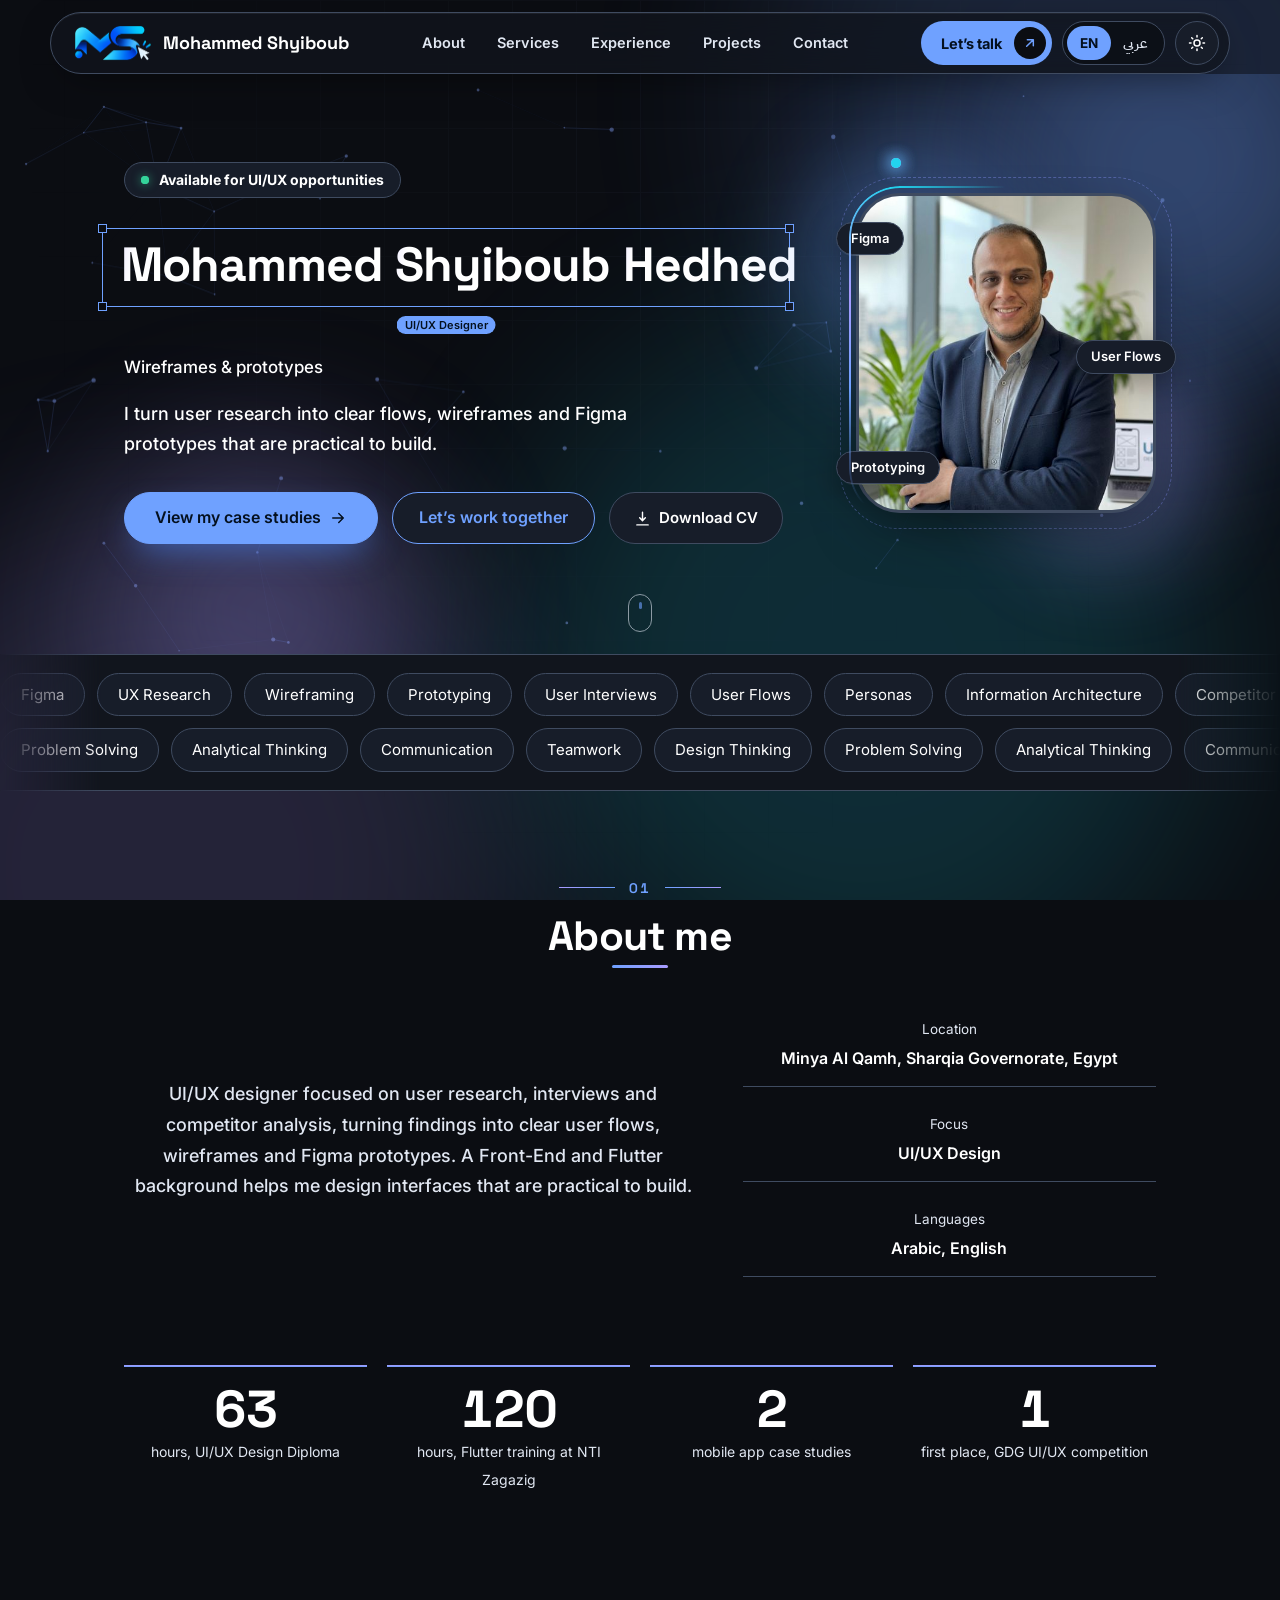
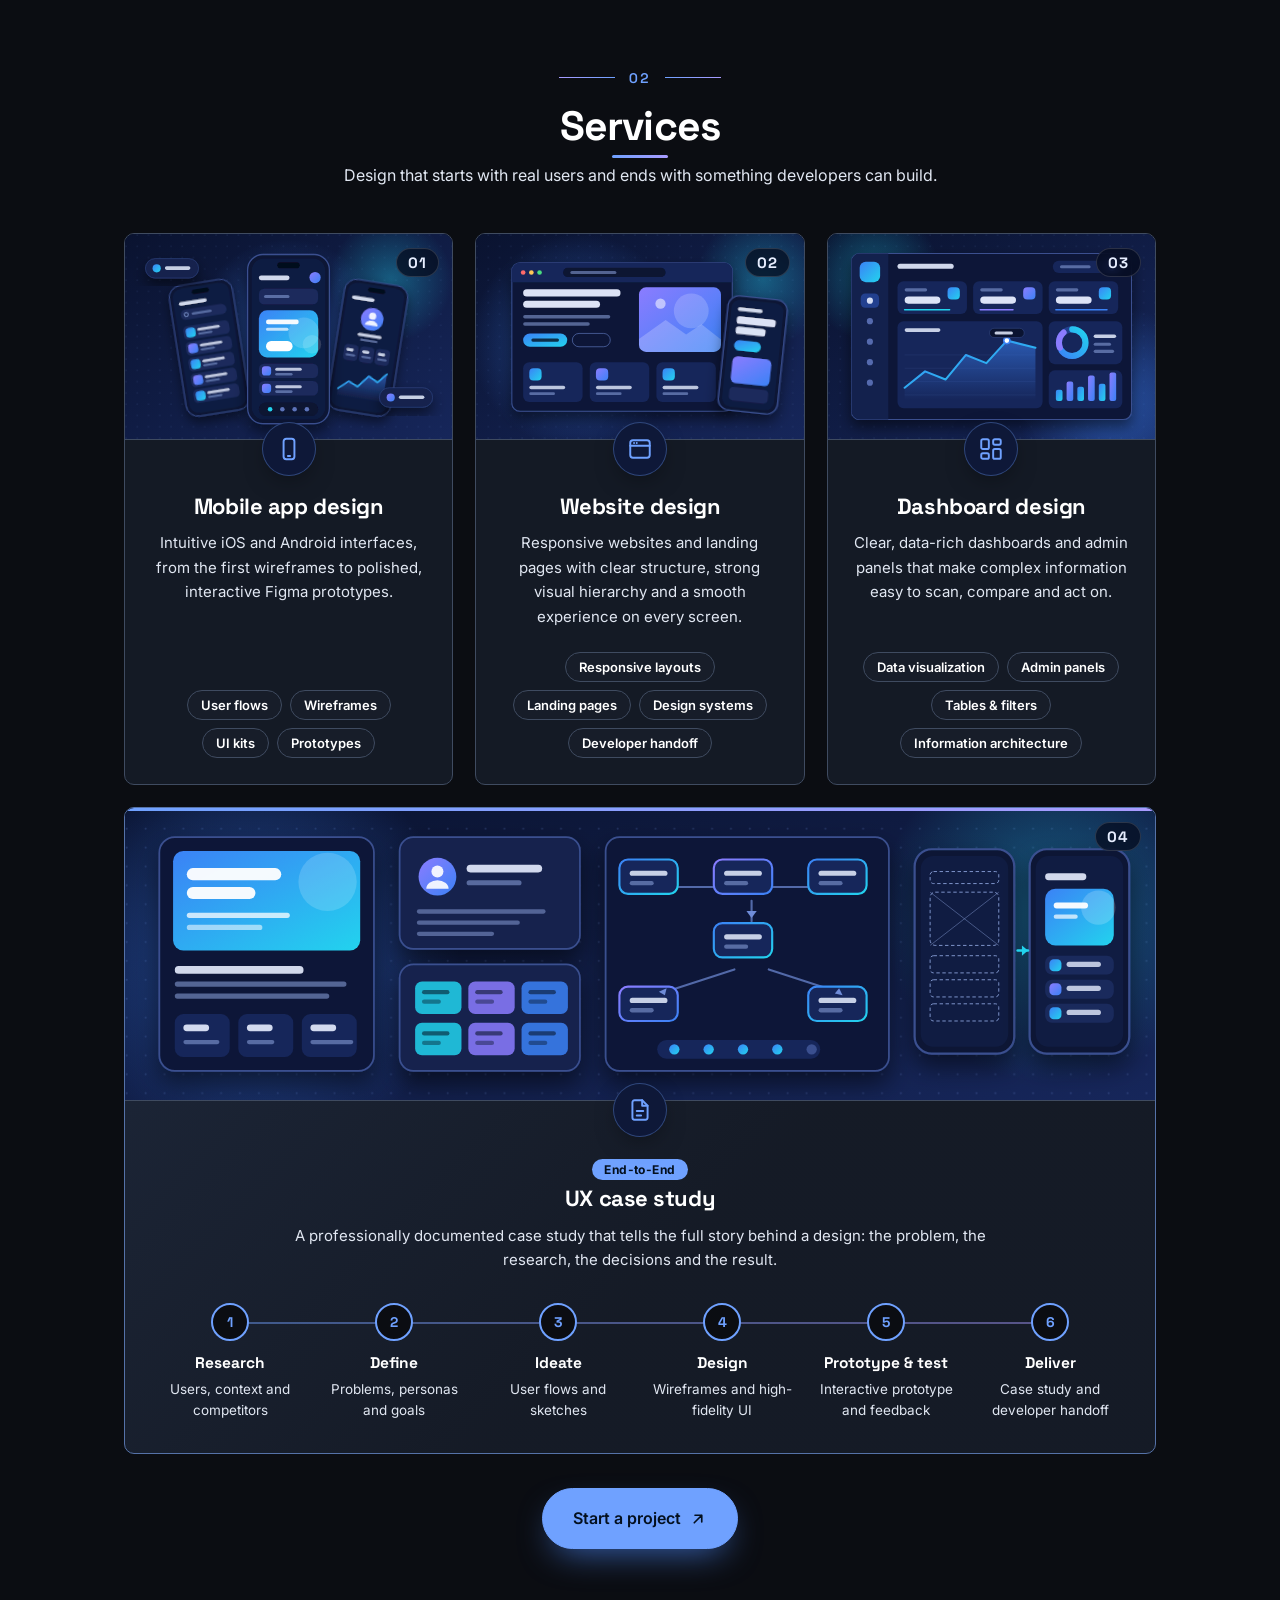
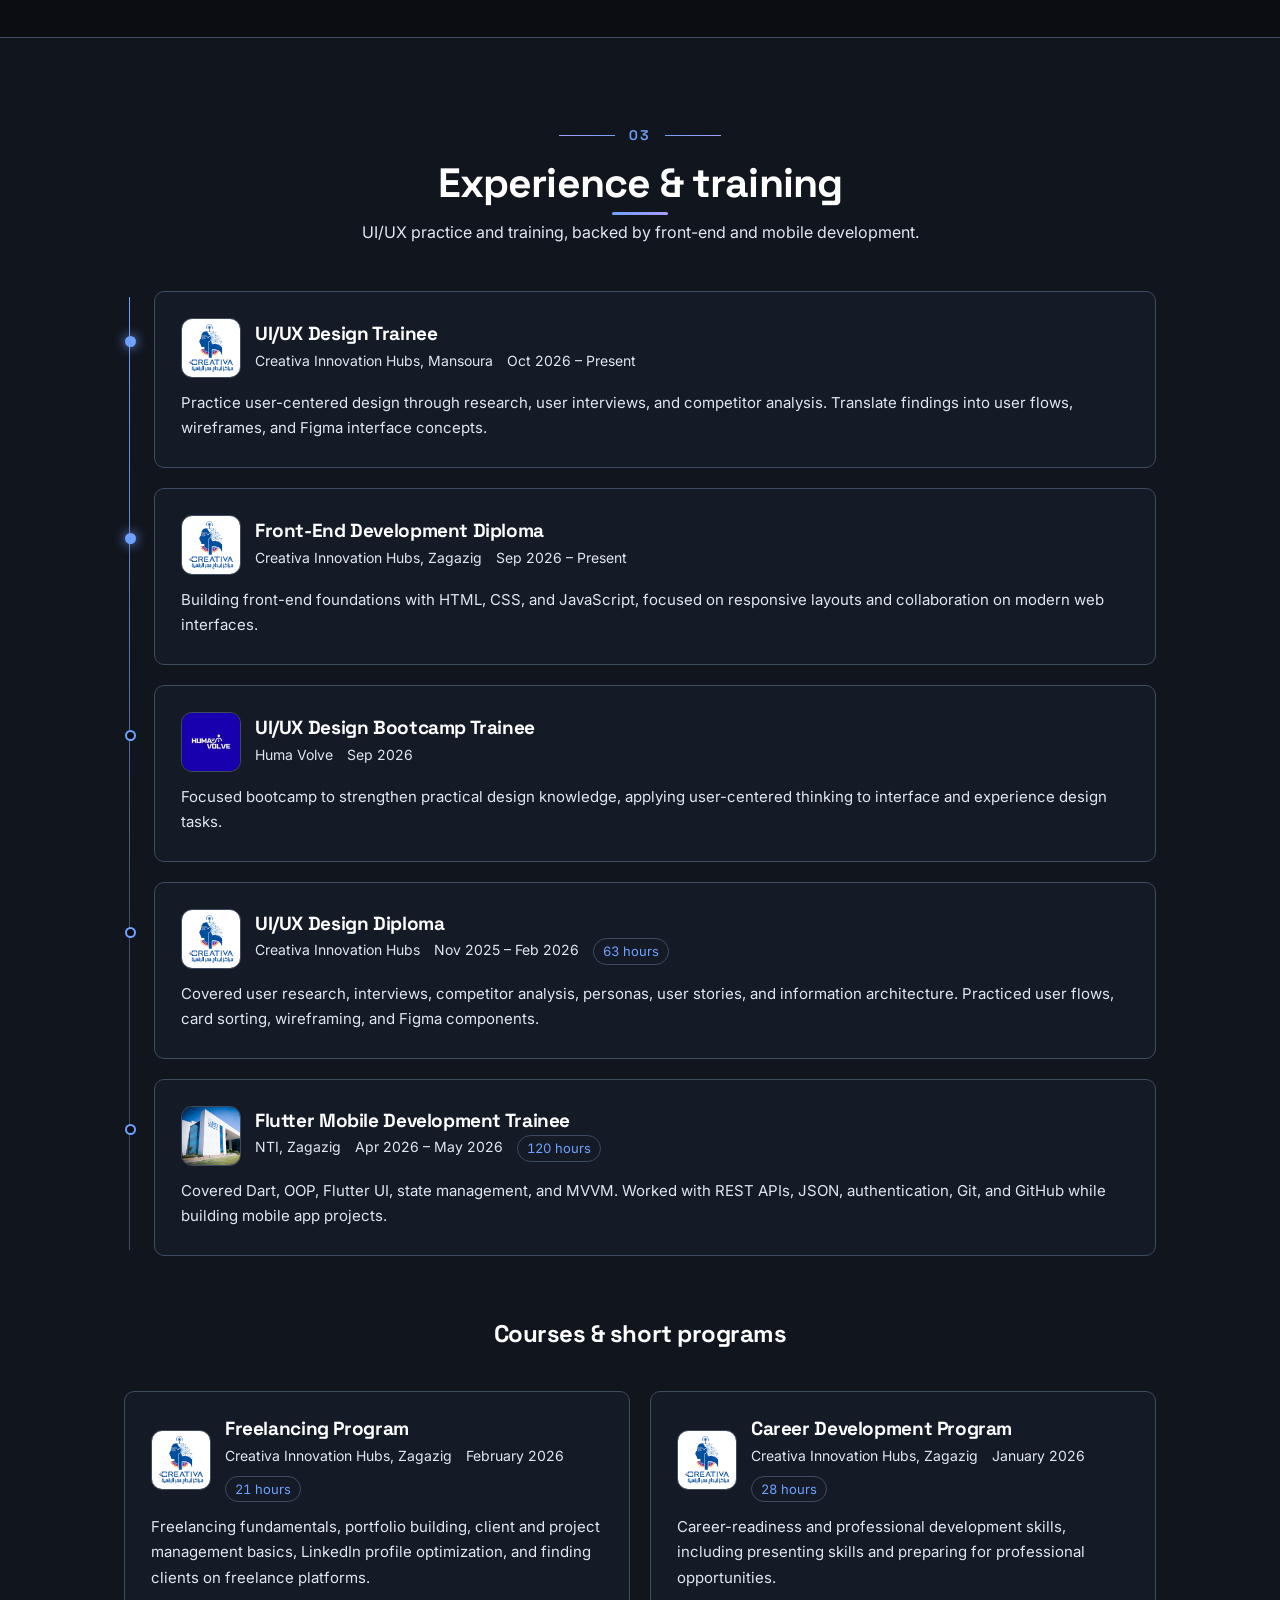
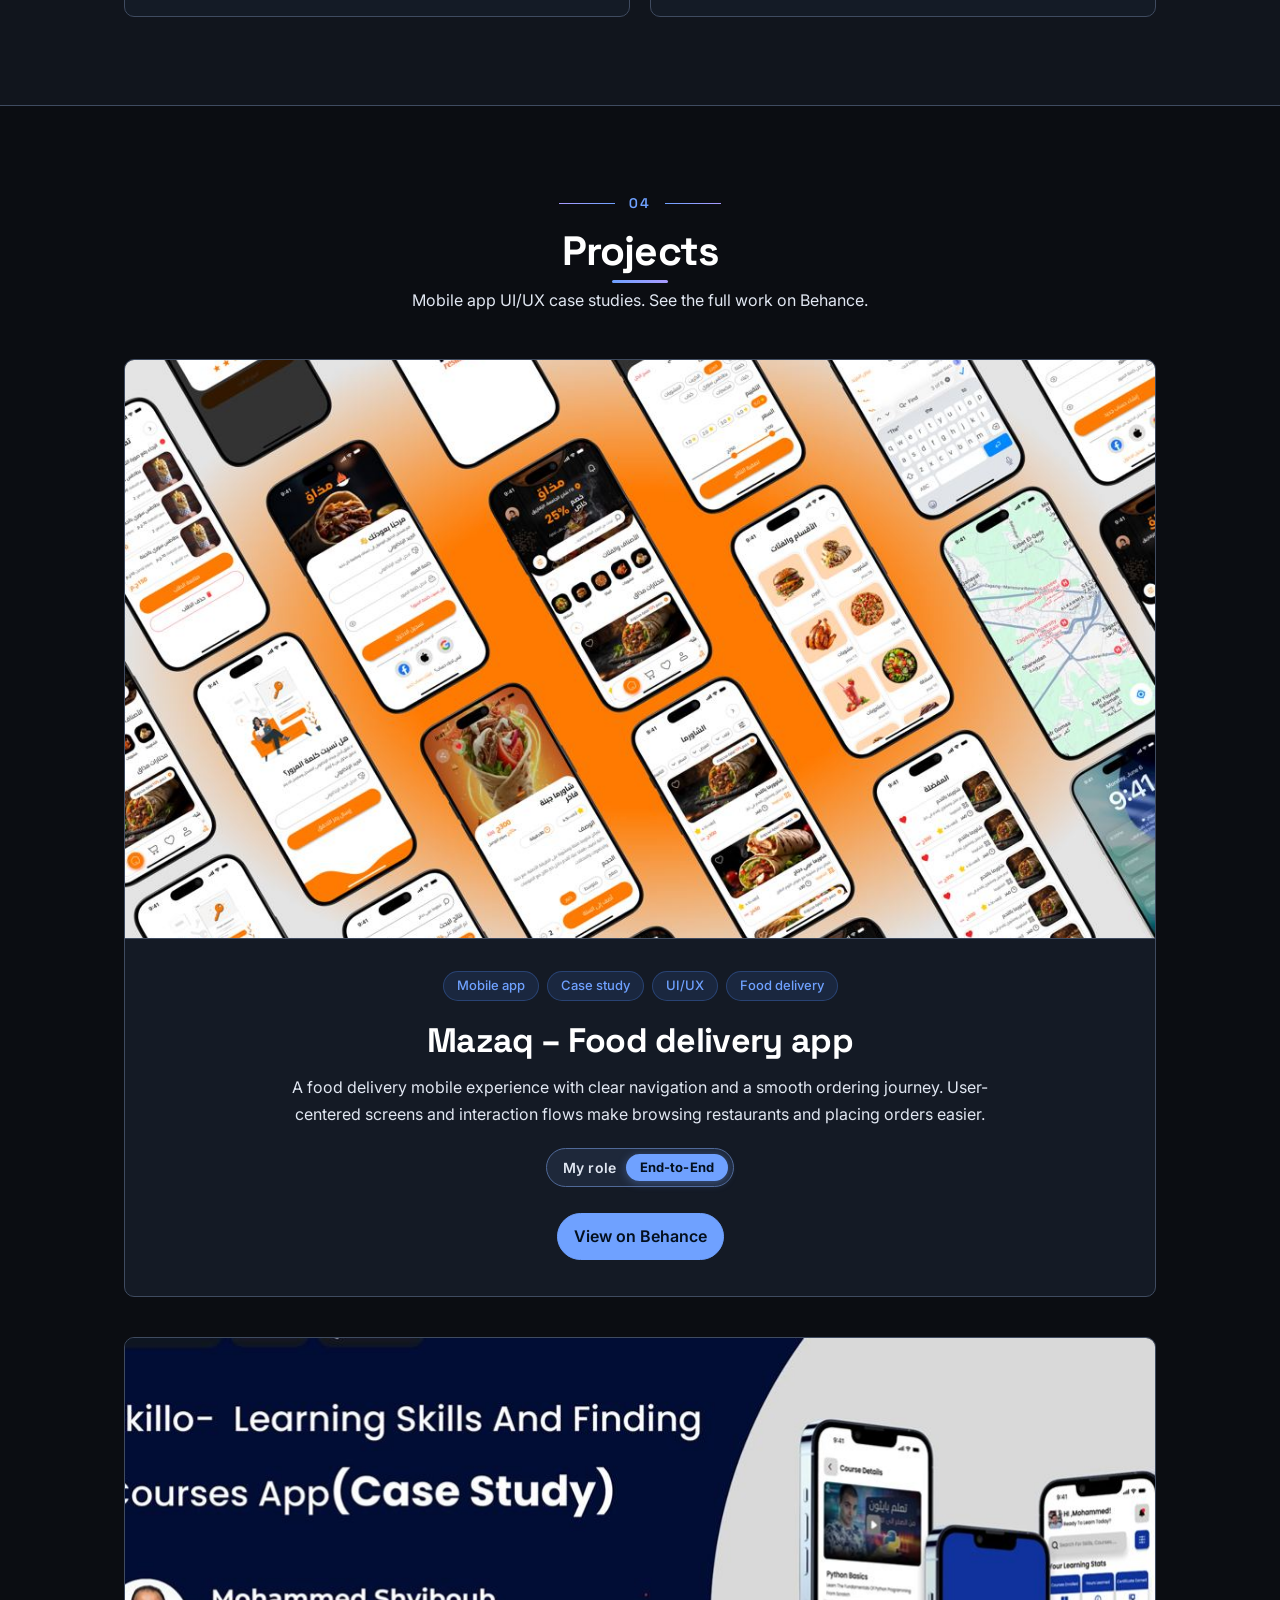
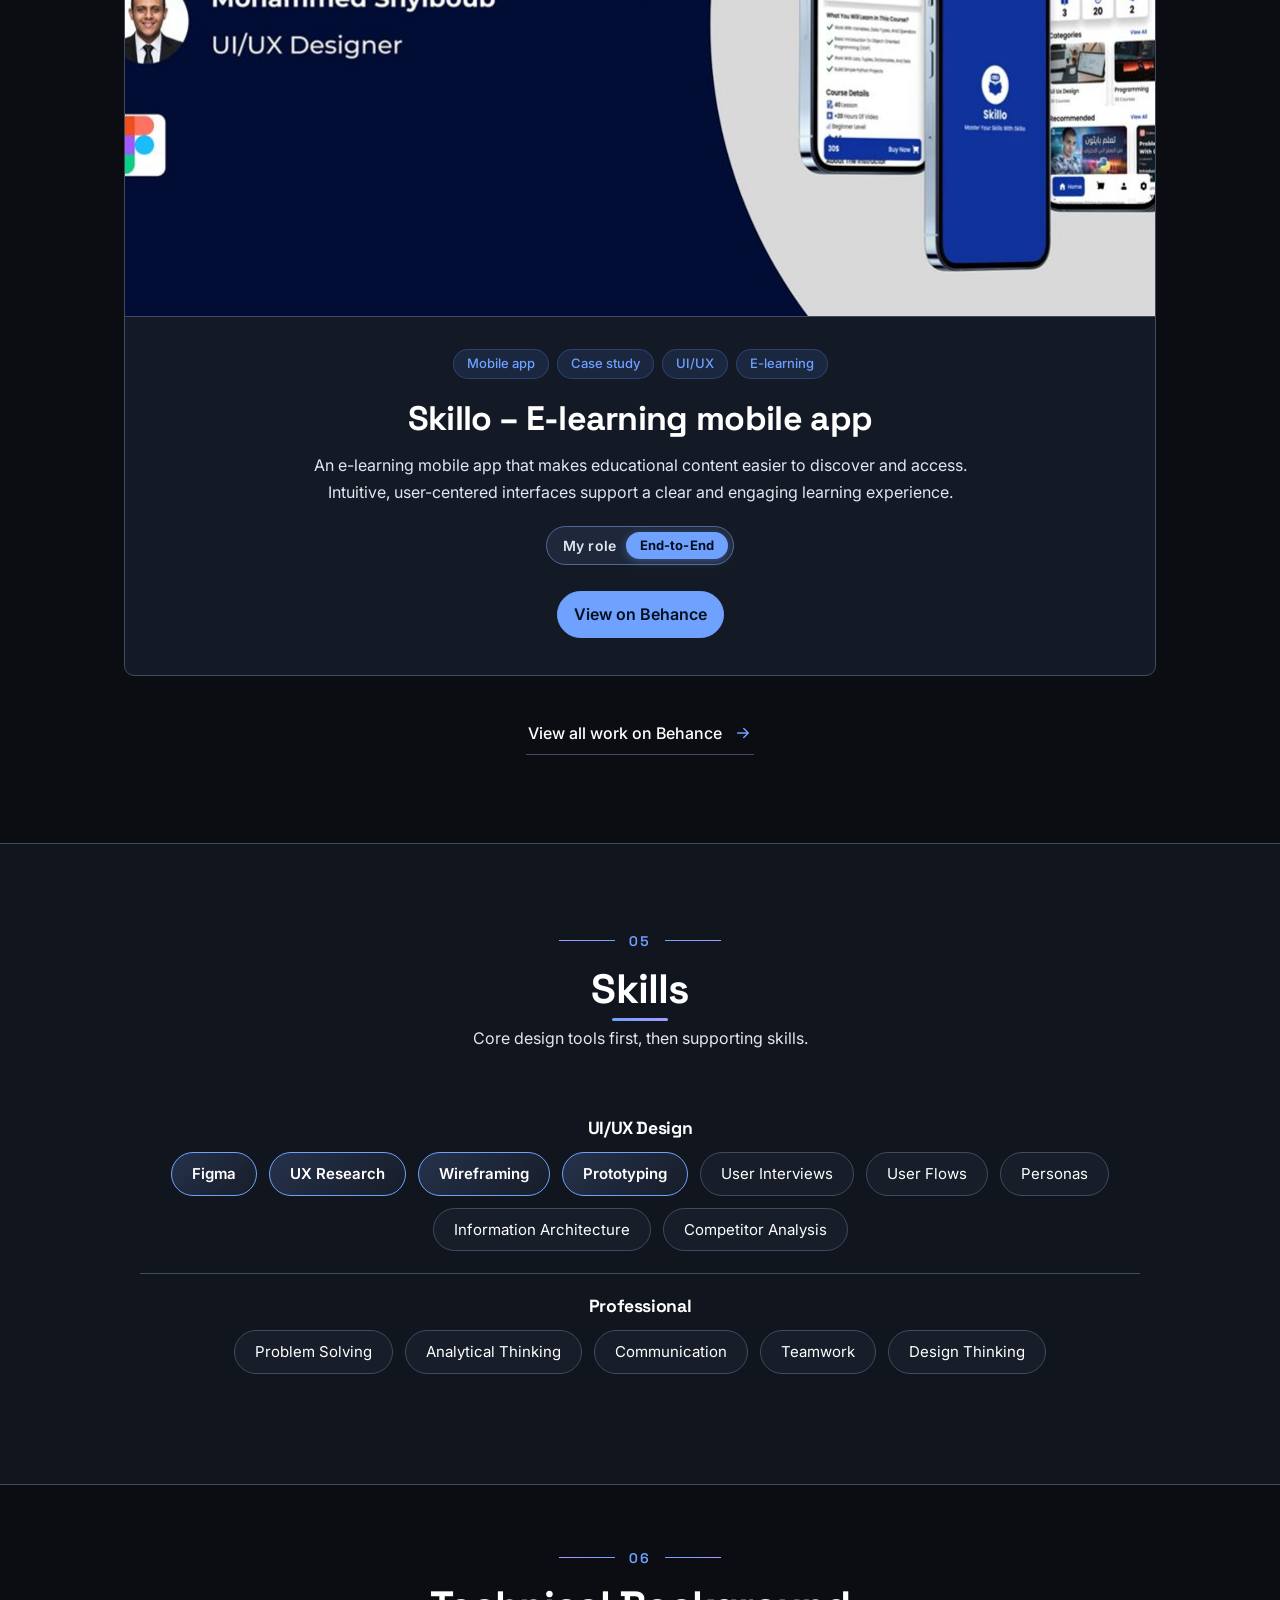
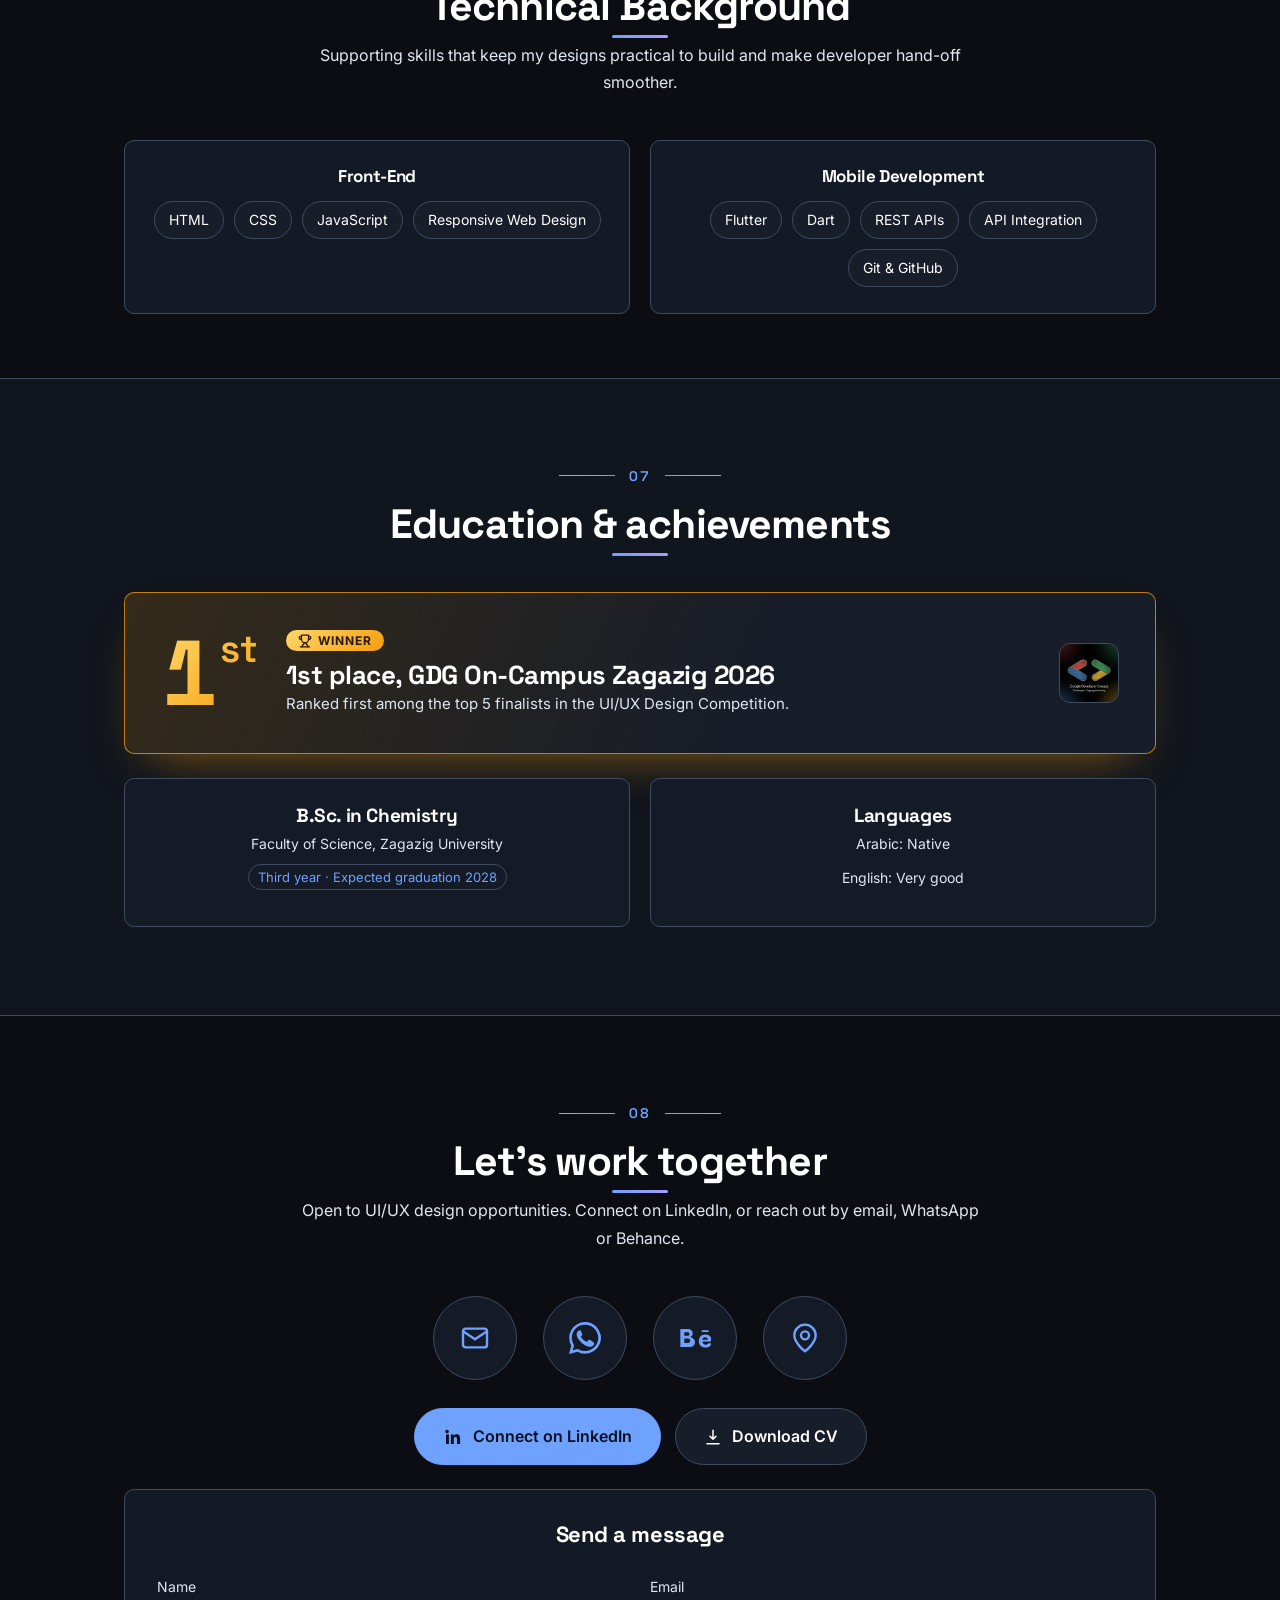
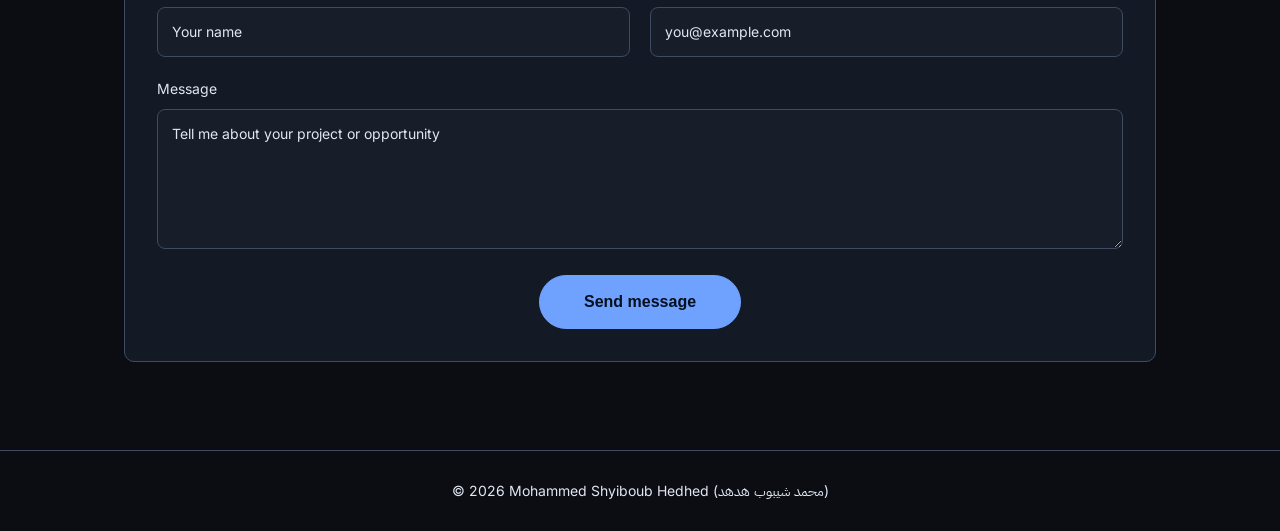
==== commit 04c599c0: "Add files via upload" ====
--- a/index.html
+++ b/index.html
@@ -27,132 +27,33 @@
 
     <!-- ========== START: SEO (generated by build.js from seo.config.json; edit the config, not the output) ========== -->
     <title>Mohammed Shyiboub Hedhed | UI/UX Designer in Egypt</title>
-    <meta
-      name="description"
-      content="Mohamed Shyiboub Hedhed is a UI/UX Designer in Egypt specializing in UX Research, User Interface Design, Wireframing, Prototyping and Figma. محمد شيبوب مصمم واجهات وتجربة مستخدم."
-    />
-    <meta
-      name="keywords"
-      content="Mohammed Shyiboub, Mohamed Shyiboub, Mohammed Shyiboub Hedhed, Mohammed Shyiboub portfolio, UI/UX designer Egypt, Figma designer, UX research, Wireframing, Prototyping, Sharqia"
-    />
-    <meta name="author" content="Mohammed Shyiboub Hedhed" />
-    <meta name="robots" content="index,follow,max-image-preview:large,max-snippet:-1" />
-    <link rel="canonical" href="https://YOUR-DOMAIN.com/" />
-    <link rel="alternate" hreflang="en" href="https://YOUR-DOMAIN.com/" />
-    <link rel="alternate" hreflang="ar" href="https://YOUR-DOMAIN.com/ar/" />
-    <link rel="alternate" hreflang="x-default" href="https://YOUR-DOMAIN.com/" />
-    <meta property="og:type" content="website" />
-    <meta property="og:site_name" content="Mohammed Shyiboub Hedhed – Portfolio" />
-    <meta property="og:title" content="Mohammed Shyiboub Hedhed | UI/UX Designer in Egypt" />
-    <meta
-      property="og:description"
-      content="Mohamed Shyiboub Hedhed is a UI/UX Designer in Egypt specializing in UX Research, User Interface Design, Wireframing, Prototyping and Figma. محمد شيبوب مصمم واجهات وتجربة مستخدم."
-    />
-    <meta property="og:url" content="https://YOUR-DOMAIN.com/" />
-    <meta property="og:locale" content="en_US" />
-    <meta property="og:locale:alternate" content="ar_EG" />
-    <meta property="og:image" content="https://YOUR-DOMAIN.com/assets/images/profile.jpg" />
-    <meta property="og:image:width" content="520" />
-    <meta property="og:image:height" content="520" />
-    <meta property="og:image:alt" content="Mohammed Shyiboub Hedhed, UI/UX designer" />
-    <meta name="twitter:card" content="summary" />
-    <meta name="twitter:title" content="Mohammed Shyiboub Hedhed | UI/UX Designer in Egypt" />
-    <meta
-      name="twitter:description"
-      content="Mohamed Shyiboub Hedhed is a UI/UX Designer in Egypt specializing in UX Research, User Interface Design, Wireframing, Prototyping and Figma. محمد شيبوب مصمم واجهات وتجربة مستخدم."
-    />
-    <meta name="twitter:image" content="https://YOUR-DOMAIN.com/assets/images/profile.jpg" />
-    <link rel="icon" href="assets/favicon.svg" type="image/svg+xml" />
-    <link rel="icon" href="assets/favicon-48.png" type="image/png" sizes="48x48" />
-    <link rel="apple-touch-icon" href="assets/apple-touch-icon.png" />
-    <script type="application/ld+json">
-      {
-        "@context": "https://schema.org",
-        "@graph": [
-          {
-            "@type": "Person",
-            "@id": "https://YOUR-DOMAIN.com/#person",
-            "name": "Mohammed Shyiboub Hedhed",
-            "alternateName": [
-              "Mohamed Shyiboub",
-              "Mohammed Shyiboub",
-              "Mohamed Shyiboub Hedhed",
-              "محمد شيبوب"
-            ],
-            "jobTitle": "UI/UX Designer",
-            "description": "Mohamed Shyiboub Hedhed is a UI/UX Designer in Egypt specializing in UX Research, User Interface Design, Wireframing, Prototyping and Figma. محمد شيبوب مصمم واجهات وتجربة مستخدم.",
-            "url": "https://YOUR-DOMAIN.com/",
-            "image": "https://YOUR-DOMAIN.com/assets/images/profile.jpg",
-            "sameAs": [
-              "https://www.linkedin.com/in/mohammed-shyiboub-hedhed",
-              "https://www.behance.net/mohammeshyibou"
-            ],
-            "address": {
-              "@type": "PostalAddress",
-              "addressLocality": "Minya Al Qamh",
-              "addressRegion": "Sharqia",
-              "addressCountry": "EG"
-            },
-            "knowsAbout": [
-              "Figma",
-              "UX Research",
-              "Wireframing",
-              "Prototyping",
-              "User Interviews",
-              "User Flows",
-              "Personas",
-              "Information Architecture",
-              "Competitor Analysis",
-              "HTML",
-              "CSS",
-              "JavaScript",
-              "Responsive Web Design",
-              "Flutter",
-              "Dart",
-              "REST APIs",
-              "API Integration",
-              "Git & GitHub"
-            ],
-            "knowsLanguage": ["ar", "en"]
-          },
-          {
-            "@type": "WebSite",
-            "@id": "https://YOUR-DOMAIN.com/#website",
-            "url": "https://YOUR-DOMAIN.com/",
-            "name": "Mohammed Shyiboub Hedhed – Portfolio",
-            "inLanguage": "en",
-            "publisher": { "@id": "https://YOUR-DOMAIN.com/#person" }
-          },
-          {
-            "@type": "ProfilePage",
-            "@id": "https://YOUR-DOMAIN.com/#profile",
-            "url": "https://YOUR-DOMAIN.com/",
-            "name": "Mohammed Shyiboub Hedhed | UI/UX Designer in Egypt",
-            "description": "Mohamed Shyiboub Hedhed is a UI/UX Designer in Egypt specializing in UX Research, User Interface Design, Wireframing, Prototyping and Figma. محمد شيبوب مصمم واجهات وتجربة مستخدم.",
-            "inLanguage": "en",
-            "isPartOf": { "@id": "https://YOUR-DOMAIN.com/#website" },
-            "mainEntity": { "@id": "https://YOUR-DOMAIN.com/#person" },
-            "primaryImageOfPage": "https://YOUR-DOMAIN.com/assets/images/profile.jpg"
-          },
-          {
-            "@type": "CreativeWork",
-            "name": "Mazaq – Food delivery app",
-            "description": "A food delivery mobile experience with clear navigation and a smooth ordering journey. User-centered screens and interaction flows make browsing restaurants and placing orders easier.",
-            "inLanguage": "en",
-            "author": { "@id": "https://YOUR-DOMAIN.com/#person" },
-            "url": "https://www.behance.net/gallery/251943223/Mazaq-Food-Delivery-App-UXUI-Case-Study"
-          },
-          {
-            "@type": "CreativeWork",
-            "name": "Skillo – E-learning mobile app",
-            "description": "An e-learning mobile app that makes educational content easier to discover and access. Intuitive, user-centered interfaces support a clear and engaging learning experience.",
-            "inLanguage": "en",
-            "author": { "@id": "https://YOUR-DOMAIN.com/#person" },
-            "url": "https://www.behance.net/gallery/249426463/Skillo-App-Mobile-UIUX-Design-Case-Study"
-          }
-        ]
-      }
-    </script>
+<meta name="description" content="Mohamed Shyiboub Hedhed is a UI/UX Designer in Egypt specializing in UX Research, User Interface Design, Wireframing, Prototyping and Figma. محمد شيبوب مصمم واجهات وتجربة مستخدم.">
+<meta name="keywords" content="Mohammed Shyiboub, Mohamed Shyiboub, Mohammed Shyiboub Hedhed, Mohammed Shyiboub portfolio, UI/UX designer Egypt, Figma designer, UX research, Wireframing, Prototyping, Sharqia">
+<meta name="author" content="Mohammed Shyiboub Hedhed">
+<meta name="robots" content="index,follow,max-image-preview:large,max-snippet:-1">
+<link rel="canonical" href="https://YOUR-DOMAIN.com/">
+<link rel="alternate" hreflang="en" href="https://YOUR-DOMAIN.com/">
+<link rel="alternate" hreflang="ar" href="https://YOUR-DOMAIN.com/ar/">
+<link rel="alternate" hreflang="x-default" href="https://YOUR-DOMAIN.com/">
+<meta property="og:type" content="website">
+<meta property="og:site_name" content="Mohammed Shyiboub Hedhed – Portfolio">
+<meta property="og:title" content="Mohammed Shyiboub Hedhed | UI/UX Designer in Egypt">
+<meta property="og:description" content="Mohamed Shyiboub Hedhed is a UI/UX Designer in Egypt specializing in UX Research, User Interface Design, Wireframing, Prototyping and Figma. محمد شيبوب مصمم واجهات وتجربة مستخدم.">
+<meta property="og:url" content="https://YOUR-DOMAIN.com/">
+<meta property="og:locale" content="en_US">
+<meta property="og:locale:alternate" content="ar_EG">
+<meta property="og:image" content="https://YOUR-DOMAIN.com/assets/images/profile.jpg">
+<meta property="og:image:width" content="520">
+<meta property="og:image:height" content="520">
+<meta property="og:image:alt" content="Mohammed Shyiboub Hedhed, UI/UX designer">
+<meta name="twitter:card" content="summary">
+<meta name="twitter:title" content="Mohammed Shyiboub Hedhed | UI/UX Designer in Egypt">
+<meta name="twitter:description" content="Mohamed Shyiboub Hedhed is a UI/UX Designer in Egypt specializing in UX Research, User Interface Design, Wireframing, Prototyping and Figma. محمد شيبوب مصمم واجهات وتجربة مستخدم.">
+<meta name="twitter:image" content="https://YOUR-DOMAIN.com/assets/images/profile.jpg">
+<link rel="icon" href="assets/favicon.svg" type="image/svg+xml">
+<link rel="icon" href="assets/favicon-48.png" type="image/png" sizes="48x48">
+<link rel="apple-touch-icon" href="assets/apple-touch-icon.png">
+<script type="application/ld+json">{"@context":"https://schema.org","@graph":[{"@type":"Person","@id":"https://YOUR-DOMAIN.com/#person","name":"Mohammed Shyiboub Hedhed","alternateName":["Mohamed Shyiboub","Mohammed Shyiboub","Mohamed Shyiboub Hedhed","محمد شيبوب"],"jobTitle":"UI/UX Designer","description":"Mohamed Shyiboub Hedhed is a UI/UX Designer in Egypt specializing in UX Research, User Interface Design, Wireframing, Prototyping and Figma. محمد شيبوب مصمم واجهات وتجربة مستخدم.","url":"https://YOUR-DOMAIN.com/","image":"https://YOUR-DOMAIN.com/assets/images/profile.jpg","sameAs":["https://www.linkedin.com/in/mohammed-shyiboub-hedhed","https://www.behance.net/mohammeshyibou"],"address":{"@type":"PostalAddress","addressLocality":"Minya Al Qamh","addressRegion":"Sharqia","addressCountry":"EG"},"knowsAbout":["Figma","UX Research","Wireframing","Prototyping","User Interviews","User Flows","Personas","Information Architecture","Competitor Analysis","HTML","CSS","JavaScript","Responsive Web Design","Flutter","Dart","REST APIs","API Integration","Git & GitHub"],"knowsLanguage":["ar","en"]},{"@type":"WebSite","@id":"https://YOUR-DOMAIN.com/#website","url":"https://YOUR-DOMAIN.com/","name":"Mohammed Shyiboub Hedhed – Portfolio","inLanguage":"en","publisher":{"@id":"https://YOUR-DOMAIN.com/#person"}},{"@type":"ProfilePage","@id":"https://YOUR-DOMAIN.com/#profile","url":"https://YOUR-DOMAIN.com/","name":"Mohammed Shyiboub Hedhed | UI/UX Designer in Egypt","description":"Mohamed Shyiboub Hedhed is a UI/UX Designer in Egypt specializing in UX Research, User Interface Design, Wireframing, Prototyping and Figma. محمد شيبوب مصمم واجهات وتجربة مستخدم.","inLanguage":"en","isPartOf":{"@id":"https://YOUR-DOMAIN.com/#website"},"mainEntity":{"@id":"https://YOUR-DOMAIN.com/#person"},"primaryImageOfPage":"https://YOUR-DOMAIN.com/assets/images/profile.jpg"},{"@type":"CreativeWork","name":"Mazaq – Food delivery app","description":"A food delivery mobile experience with clear navigation and a smooth ordering journey. User-centered screens and interaction flows make browsing restaurants and placing orders easier.","inLanguage":"en","author":{"@id":"https://YOUR-DOMAIN.com/#person"},"url":"https://www.behance.net/gallery/251943223/Mazaq-Food-Delivery-App-UXUI-Case-Study"},{"@type":"CreativeWork","name":"Skillo – E-learning mobile app","description":"An e-learning mobile app that makes educational content easier to discover and access. Intuitive, user-centered interfaces support a clear and engaging learning experience.","inLanguage":"en","author":{"@id":"https://YOUR-DOMAIN.com/#person"},"url":"https://www.behance.net/gallery/249426463/Skillo-App-Mobile-UIUX-Design-Case-Study"}]}</script>
     <!-- ========== END: SEO ========== -->
 
     <!-- ========== START: Fonts ==========
@@ -207,8 +108,7 @@
             alt=""
             width="76"
             height="36"
-            decoding="async"
-          /><img
+            decoding="async" /><img
             class="lg-l"
             src="assets/logo-light.png"
             srcset="assets/logo-light-sm.png 240w, assets/logo-light.png 640w"
@@ -216,9 +116,7 @@
             alt=""
             width="76"
             height="36"
-            decoding="async"
-          /><span data-i="brand">Mohammed Shyiboub</span></a
-        >
+            decoding="async" /><span data-i="brand">Mohammed Shyiboub</span></a>
         <ul class="links" id="links">
           <li class="mo"><a href="#home" data-i="n1">Home</a></li>
           <li><a href="#about" data-i="n2">About</a></li>
@@ -231,8 +129,7 @@
         </ul>
         <div class="tools">
           <a class="nav-cta" href="#contact"
-            ><span data-i="nCta">Let’s talk</span
-            ><i aria-hidden="true"
+            ><span data-i="nCta">Let’s talk</span><i aria-hidden="true"
               ><svg
                 viewBox="0 0 24 24"
                 width="16"
@@ -246,10 +143,7 @@
               >
                 <path d="M7 17 17 7M8 7h9v9" /></svg></i
           ></a>
-          <div class="seg" dir="ltr">
-            <span class="on" lang="en" aria-current="true">EN</span
-            ><a id="lang" href="ar/index.html" hreflang="ar" lang="ar">عربي</a>
-          </div>
+          <div class="seg" dir="ltr"><span class="on" lang="en" aria-current="true">EN</span><a id="lang" href="ar/index.html" hreflang="ar" lang="ar">عربي</a></div>
           <button
             class="btn ico"
             id="theme"
@@ -328,15 +222,10 @@
               <em data-i="hug">UI/UX Designer</em>
             </div>
             <p class="rot"><span id="rot">User research</span></p>
-            <p class="lead" data-i="lead">
-              I turn user research into clear flows, wireframes and Figma prototypes that are
-              practical to build.
-            </p>
+            <p class="lead" data-i="lead">I turn user research into clear flows, wireframes and Figma prototypes that are practical to build.</p>
             <div class="cta">
               <a class="btn pri big" href="#projects"
-                ><span class="t-l" data-i="c1">View my case studies</span
-                ><span class="t-s" data-i="c1s">Case studies</span
-                ><svg
+                ><span class="t-l" data-i="c1">View my case studies</span><span class="t-s" data-i="c1s">Case studies</span><svg
                   class="ar"
                   viewBox="0 0 24 24"
                   width="18"
@@ -350,8 +239,7 @@
                 >
                   <path d="M5 12h14m-6-6 6 6-6 6" /></svg></a
               ><a class="btn out big" href="#contact"
-                ><span class="t-l" data-i="c2">Let’s work together</span
-                ><span class="t-s" data-i="nCta">Let’s talk</span></a
+                ><span class="t-l" data-i="c2">Let’s work together</span><span class="t-s" data-i="nCta">Let’s talk</span></a
               ><a
                 class="btn big"
                 href="assets/Mohammed_Shyiboub_Hedhed_CV.pdf"
@@ -369,17 +257,13 @@
                   aria-hidden="true"
                 >
                   <path d="M12 3v12m0 0-4-4m4 4 4-4M4 21h16" /></svg
-                ><span class="t-l" data-i="dCV">Download CV</span
-                ><span class="t-s" data-i="dCVs">CV</span></a
-              >
+                ><span class="t-l" data-i="dCV">Download CV</span><span class="t-s" data-i="dCVs">CV</span></a>
             </div>
           </div>
           <div class="photo">
             <div class="aura" aria-hidden="true"><i class="g1"></i><i class="g2"></i></div>
             <div class="orbit" aria-hidden="true"><i></i><i></i><i></i></div>
-            <span class="fl f1">Figma</span><span class="fl f2" data-i="fl4">User Flows</span
-            ><span class="fl f3" data-i="fl3">Prototyping</span
-            ><img
+            <span class="fl f1">Figma</span><span class="fl f2" data-i="fl4">User Flows</span><span class="fl f3" data-i="fl3">Prototyping</span><img
               src="assets/images/profile.jpg"
               alt="Mohammed Shyiboub Hedhed, UI/UX designer"
               width="300"
@@ -394,32 +278,8 @@
       <!-- ========== START: Skills marquee ==========
      Two rows of skill chips scrolling endlessly; filled by main.js. -->
       <div class="mq" dir="ltr">
-        <div class="mt" id="m1">
-          <span>Figma</span><span>UX Research</span><span>Wireframing</span><span>Prototyping</span
-          ><span>User Interviews</span><span>User Flows</span><span>Personas</span
-          ><span>Information Architecture</span><span>Competitor Analysis</span><span>Figma</span
-          ><span>UX Research</span><span>Wireframing</span><span>Prototyping</span
-          ><span>User Interviews</span><span>User Flows</span><span>Personas</span
-          ><span>Information Architecture</span><span>Competitor Analysis</span><span>Figma</span
-          ><span>UX Research</span><span>Wireframing</span><span>Prototyping</span
-          ><span>User Interviews</span><span>User Flows</span><span>Personas</span
-          ><span>Information Architecture</span><span>Competitor Analysis</span><span>Figma</span
-          ><span>UX Research</span><span>Wireframing</span><span>Prototyping</span
-          ><span>User Interviews</span><span>User Flows</span><span>Personas</span
-          ><span>Information Architecture</span><span>Competitor Analysis</span>
-        </div>
-        <div class="mt rv2" id="m2">
-          <span>Problem Solving</span><span>Analytical Thinking</span><span>Communication</span
-          ><span>Teamwork</span><span>Design Thinking</span><span>Problem Solving</span
-          ><span>Analytical Thinking</span><span>Communication</span><span>Teamwork</span
-          ><span>Design Thinking</span><span>Problem Solving</span><span>Analytical Thinking</span
-          ><span>Communication</span><span>Teamwork</span><span>Design Thinking</span
-          ><span>Problem Solving</span><span>Analytical Thinking</span><span>Communication</span
-          ><span>Teamwork</span><span>Design Thinking</span><span>Problem Solving</span
-          ><span>Analytical Thinking</span><span>Communication</span><span>Teamwork</span
-          ><span>Design Thinking</span><span>Problem Solving</span><span>Analytical Thinking</span
-          ><span>Communication</span><span>Teamwork</span><span>Design Thinking</span>
-        </div>
+        <div class="mt" id="m1"><span>Figma</span><span>UX Research</span><span>Wireframing</span><span>Prototyping</span><span>User Interviews</span><span>User Flows</span><span>Personas</span><span>Information Architecture</span><span>Competitor Analysis</span><span>Figma</span><span>UX Research</span><span>Wireframing</span><span>Prototyping</span><span>User Interviews</span><span>User Flows</span><span>Personas</span><span>Information Architecture</span><span>Competitor Analysis</span><span>Figma</span><span>UX Research</span><span>Wireframing</span><span>Prototyping</span><span>User Interviews</span><span>User Flows</span><span>Personas</span><span>Information Architecture</span><span>Competitor Analysis</span><span>Figma</span><span>UX Research</span><span>Wireframing</span><span>Prototyping</span><span>User Interviews</span><span>User Flows</span><span>Personas</span><span>Information Architecture</span><span>Competitor Analysis</span></div>
+        <div class="mt rv2" id="m2"><span>Problem Solving</span><span>Analytical Thinking</span><span>Communication</span><span>Teamwork</span><span>Design Thinking</span><span>Problem Solving</span><span>Analytical Thinking</span><span>Communication</span><span>Teamwork</span><span>Design Thinking</span><span>Problem Solving</span><span>Analytical Thinking</span><span>Communication</span><span>Teamwork</span><span>Design Thinking</span><span>Problem Solving</span><span>Analytical Thinking</span><span>Communication</span><span>Teamwork</span><span>Design Thinking</span><span>Problem Solving</span><span>Analytical Thinking</span><span>Communication</span><span>Teamwork</span><span>Design Thinking</span><span>Problem Solving</span><span>Analytical Thinking</span><span>Communication</span><span>Teamwork</span><span>Design Thinking</span></div>
       </div>
       <!-- ========== END: Skills marquee ========== -->
 
@@ -432,18 +292,9 @@
             <h2 data-i="aT">About me</h2>
           </div>
           <div class="about rv">
-            <div>
-              <p data-i="aP">
-                UI/UX designer focused on user research, interviews and competitor analysis, turning
-                findings into clear user flows, wireframes and Figma prototypes. A Front-End and
-                Flutter background helps me design interfaces that are practical to build.
-              </p>
-            </div>
+            <div><p data-i="aP">UI/UX designer focused on user research, interviews and competitor analysis, turning findings into clear user flows, wireframes and Figma prototypes. A Front-End and Flutter background helps me design interfaces that are practical to build.</p></div>
             <div class="facts">
-              <div>
-                <span data-i="fL">Location</span
-                ><b data-i="fLv">Minya Al Qamh, Sharqia Governorate, Egypt</b>
-              </div>
+              <div><span data-i="fL">Location</span><b data-i="fLv">Minya Al Qamh, Sharqia Governorate, Egypt</b></div>
               <div><span data-i="fR">Focus</span><b data-i="fRv">UI/UX Design</b></div>
 
               <div><span data-i="fG">Languages</span><b data-i="fGv">Arabic, English</b></div>
@@ -457,21 +308,10 @@
      Three animated counters: diploma hours, case studies and first place. -->
       <section class="stb">
         <div class="wrap stats rv">
-          <div>
-            <b data-n="63" aria-label="63">63</b
-            ><span data-i="s1">hours, UI/UX Design Diploma</span>
-          </div>
-          <div>
-            <b data-n="120" aria-label="120">120</b
-            ><span data-i="sF">hours, Flutter training at NTI Zagazig</span>
-          </div>
-          <div>
-            <b data-n="2" aria-label="2">2</b><span data-i="s2">mobile app case studies</span>
-          </div>
-          <div>
-            <b data-n="1" aria-label="1">1</b
-            ><span data-i="s3">first place, GDG UI/UX competition</span>
-          </div>
+          <div><b data-n="63" aria-label="63">63</b><span data-i="s1">hours, UI/UX Design Diploma</span></div>
+          <div><b data-n="120" aria-label="120">120</b><span data-i="sF">hours, Flutter training at NTI Zagazig</span></div>
+          <div><b data-n="2" aria-label="2">2</b><span data-i="s2">mobile app case studies</span></div>
+          <div><b data-n="1" aria-label="1">1</b><span data-i="s3">first place, GDG UI/UX competition</span></div>
         </div>
       </section>
       <!-- ========== END: Stats strip ========== -->
@@ -483,9 +323,7 @@
           <div class="sh rv">
             <div class="num" aria-hidden="true"><b>02</b><i></i></div>
             <h2 data-i="vT">Services</h2>
-            <p data-i="vS">
-              Design that starts with real users and ends with something developers can build.
-            </p>
+            <p data-i="vS">Design that starts with real users and ends with something developers can build.</p>
           </div>
           <div class="svgrid">
             <article class="card sv rv">
@@ -516,13 +354,9 @@
                 </svg>
               </div>
               <h3 data-i="v1T">Mobile app design</h3>
-              <p data-i="v1D">
-                Intuitive iOS and Android interfaces, from the first wireframes to polished,
-                interactive Figma prototypes.
-              </p>
+              <p data-i="v1D">Intuitive iOS and Android interfaces, from the first wireframes to polished, interactive Figma prototypes.</p>
               <div class="svt">
-                <span data-i="v1a">User flows</span><span data-i="v1b">Wireframes</span
-                ><span data-i="v1c">UI kits</span><span data-i="v1d">Prototypes</span>
+                <span data-i="v1a">User flows</span><span data-i="v1b">Wireframes</span><span data-i="v1c">UI kits</span><span data-i="v1d">Prototypes</span>
               </div>
             </article>
             <article class="card sv rv">
@@ -553,13 +387,9 @@
                 </svg>
               </div>
               <h3 data-i="v2T">Website design</h3>
-              <p data-i="v2D">
-                Responsive websites and landing pages with clear structure, strong visual hierarchy
-                and a smooth experience on every screen.
-              </p>
+              <p data-i="v2D">Responsive websites and landing pages with clear structure, strong visual hierarchy and a smooth experience on every screen.</p>
               <div class="svt">
-                <span data-i="v2a">Responsive layouts</span><span data-i="v2b">Landing pages</span
-                ><span data-i="v2c">Design systems</span><span data-i="v2d">Developer handoff</span>
+                <span data-i="v2a">Responsive layouts</span><span data-i="v2b">Landing pages</span><span data-i="v2c">Design systems</span><span data-i="v2d">Developer handoff</span>
               </div>
             </article>
             <article class="card sv rv">
@@ -592,14 +422,9 @@
                 </svg>
               </div>
               <h3 data-i="v3T">Dashboard design</h3>
-              <p data-i="v3D">
-                Clear, data-rich dashboards and admin panels that make complex information easy to
-                scan, compare and act on.
-              </p>
+              <p data-i="v3D">Clear, data-rich dashboards and admin panels that make complex information easy to scan, compare and act on.</p>
               <div class="svt">
-                <span data-i="v3a">Data visualization</span><span data-i="v3b">Admin panels</span
-                ><span data-i="v3c">Tables &amp; filters</span
-                ><span data-i="v3d">Information architecture</span>
+                <span data-i="v3a">Data visualization</span><span data-i="v3b">Admin panels</span><span data-i="v3c">Tables &amp; filters</span><span data-i="v3d">Information architecture</span>
               </div>
             </article>
             <article class="card sv sv4 rv">
@@ -635,10 +460,7 @@
                   <h3 data-i="v4T">UX case study</h3>
                 </div>
               </div>
-              <p data-i="v4D">
-                A professionally documented case study that tells the full story behind a design:
-                the problem, the research, the decisions and the result.
-              </p>
+              <p data-i="v4D">A professionally documented case study that tells the full story behind a design: the problem, the research, the decisions and the result.</p>
               <ol class="proc">
                 <li>
                   <b aria-hidden="true">1</b>
@@ -675,8 +497,7 @@
           </div>
           <div class="svc rv">
             <a class="btn pri big" href="#contact"
-              ><span data-i="vC">Start a project</span
-              ><svg
+              ><span data-i="vC">Start a project</span><svg
                 viewBox="0 0 24 24"
                 width="16"
                 height="16"
@@ -701,175 +522,13 @@
           <div class="sh rv">
             <div class="num" aria-hidden="true"><b>03</b><i></i></div>
             <h2 data-i="eT">Experience &amp; training</h2>
-            <p data-i="eS">
-              UI/UX practice and training, backed by front-end and mobile development.
-            </p>
-          </div>
-          <div class="tl" id="tl">
-            <div class="card rv now hl">
-              <div class="ch">
-                <img
-                  class="lg"
-                  src="assets/logos/creativa.png"
-                  alt=""
-                  width="60"
-                  height="60"
-                  loading="lazy"
-                />
-                <div class="ct">
-                  <h3>UI/UX Design Trainee</h3>
-                  <div class="meta">
-                    <span>Creativa Innovation Hubs, Mansoura</span><span>Oct 2026 – Present</span>
-                  </div>
-                </div>
-              </div>
-              <p>
-                Practice user-centered design through research, user interviews, and competitor
-                analysis. Translate findings into user flows, wireframes, and Figma interface
-                concepts.
-              </p>
-            </div>
-            <div class="card rv now hl">
-              <div class="ch">
-                <img
-                  class="lg"
-                  src="assets/logos/creativa.png"
-                  alt=""
-                  width="60"
-                  height="60"
-                  loading="lazy"
-                />
-                <div class="ct">
-                  <h3>Front-End Development Diploma</h3>
-                  <div class="meta">
-                    <span>Creativa Innovation Hubs, Zagazig</span><span>Sep 2026 – Present</span>
-                  </div>
-                </div>
-              </div>
-              <p>
-                Building front-end foundations with HTML, CSS, and JavaScript, focused on responsive
-                layouts and collaboration on modern web interfaces.
-              </p>
-            </div>
-            <div class="card rv hl">
-              <div class="ch">
-                <img
-                  class="lg"
-                  src="assets/logos/humavolve.png"
-                  alt=""
-                  width="60"
-                  height="60"
-                  loading="lazy"
-                />
-                <div class="ct">
-                  <h3>UI/UX Design Bootcamp Trainee</h3>
-                  <div class="meta"><span>Huma Volve</span><span>Sep 2026</span></div>
-                </div>
-              </div>
-              <p>
-                Focused bootcamp to strengthen practical design knowledge, applying user-centered
-                thinking to interface and experience design tasks.
-              </p>
-            </div>
-            <div class="card rv hl">
-              <div class="ch">
-                <img
-                  class="lg"
-                  src="assets/logos/creativa.png"
-                  alt=""
-                  width="60"
-                  height="60"
-                  loading="lazy"
-                />
-                <div class="ct">
-                  <h3>UI/UX Design Diploma</h3>
-                  <div class="meta">
-                    <span>Creativa Innovation Hubs</span><span>Nov 2025 – Feb 2026</span
-                    ><span class="tag"><span class="cn" data-c="63">63</span> hours</span>
-                  </div>
-                </div>
-              </div>
-              <p>
-                Covered user research, interviews, competitor analysis, personas, user stories, and
-                information architecture. Practiced user flows, card sorting, wireframing, and Figma
-                components.
-              </p>
-            </div>
-            <div class="card rv hl">
-              <div class="ch">
-                <img
-                  class="lg"
-                  src="assets/logos/nti.png"
-                  alt=""
-                  width="60"
-                  height="60"
-                  loading="lazy"
-                />
-                <div class="ct">
-                  <h3>Flutter Mobile Development Trainee</h3>
-                  <div class="meta">
-                    <span>NTI, Zagazig</span><span>Apr 2026 – May 2026</span
-                    ><span class="tag"><span class="cn" data-c="120">120</span> hours</span>
-                  </div>
-                </div>
-              </div>
-              <p>
-                Covered Dart, OOP, Flutter UI, state management, and MVVM. Worked with REST APIs,
-                JSON, authentication, Git, and GitHub while building mobile app projects.
-              </p>
-            </div>
-          </div>
+            <p data-i="eS">UI/UX practice and training, backed by front-end and mobile development.</p>
+          </div>
+          <div class="tl" id="tl"><div class="card rv now hl"><div class="ch"><img class="lg" src="assets/logos/creativa.png" alt="" width="60" height="60" loading="lazy"><div class="ct"><h3>UI/UX Design Trainee</h3><div class="meta"><span>Creativa Innovation Hubs, Mansoura</span><span>Oct 2026 – Present</span></div></div></div><p>Practice user-centered design through research, user interviews, and competitor analysis. Translate findings into user flows, wireframes, and Figma interface concepts.</p></div><div class="card rv now hl"><div class="ch"><img class="lg" src="assets/logos/creativa.png" alt="" width="60" height="60" loading="lazy"><div class="ct"><h3>Front-End Development Diploma</h3><div class="meta"><span>Creativa Innovation Hubs, Zagazig</span><span>Sep 2026 – Present</span></div></div></div><p>Building front-end foundations with HTML, CSS, and JavaScript, focused on responsive layouts and collaboration on modern web interfaces.</p></div><div class="card rv hl"><div class="ch"><img class="lg" src="assets/logos/humavolve.png" alt="" width="60" height="60" loading="lazy"><div class="ct"><h3>UI/UX Design Bootcamp Trainee</h3><div class="meta"><span>Huma Volve</span><span>Sep 2026</span></div></div></div><p>Focused bootcamp to strengthen practical design knowledge, applying user-centered thinking to interface and experience design tasks.</p></div><div class="card rv hl"><div class="ch"><img class="lg" src="assets/logos/creativa.png" alt="" width="60" height="60" loading="lazy"><div class="ct"><h3>UI/UX Design Diploma</h3><div class="meta"><span>Creativa Innovation Hubs</span><span>Nov 2025 – Feb 2026</span><span class="tag"><span class="cn" data-c="63">63</span> hours</span></div></div></div><p>Covered user research, interviews, competitor analysis, personas, user stories, and information architecture. Practiced user flows, card sorting, wireframing, and Figma components.</p></div><div class="card rv hl"><div class="ch"><img class="lg" src="assets/logos/nti.png" alt="" width="60" height="60" loading="lazy"><div class="ct"><h3>Flutter Mobile Development Trainee</h3><div class="meta"><span>NTI, Zagazig</span><span>Apr 2026 – May 2026</span><span class="tag"><span class="cn" data-c="120">120</span> hours</span></div></div></div><p>Covered Dart, OOP, Flutter UI, state management, and MVVM. Worked with REST APIs, JSON, authentication, Git, and GitHub while building mobile app projects.</p></div></div>
           <div class="sh" style="margin-top: 64px">
             <h3 data-i="cT" style="font-size: 24px">Courses &amp; short programs</h3>
           </div>
-          <div class="cols" id="courses">
-            <div class="card rv hl">
-              <div class="ch">
-                <img
-                  class="lg"
-                  src="assets/logos/creativa.png"
-                  alt=""
-                  width="60"
-                  height="60"
-                  loading="lazy"
-                />
-                <div class="ct">
-                  <h3>Freelancing Program</h3>
-                  <div class="meta">
-                    <span>Creativa Innovation Hubs, Zagazig</span><span>February 2026</span
-                    ><span class="tag"><span class="cn" data-c="21">21</span> hours</span>
-                  </div>
-                </div>
-              </div>
-              <p>
-                Freelancing fundamentals, portfolio building, client and project management basics,
-                LinkedIn profile optimization, and finding clients on freelance platforms.
-              </p>
-            </div>
-            <div class="card rv hl">
-              <div class="ch">
-                <img
-                  class="lg"
-                  src="assets/logos/creativa.png"
-                  alt=""
-                  width="60"
-                  height="60"
-                  loading="lazy"
-                />
-                <div class="ct">
-                  <h3>Career Development Program</h3>
-                  <div class="meta">
-                    <span>Creativa Innovation Hubs, Zagazig</span><span>January 2026</span
-                    ><span class="tag"><span class="cn" data-c="28">28</span> hours</span>
-                  </div>
-                </div>
-              </div>
-              <p>
-                Career-readiness and professional development skills, including presenting skills
-                and preparing for professional opportunities.
-              </p>
-            </div>
-          </div>
+          <div class="cols" id="courses"><div class="card rv hl"><div class="ch"><img class="lg" src="assets/logos/creativa.png" alt="" width="60" height="60" loading="lazy"><div class="ct"><h3>Freelancing Program</h3><div class="meta"><span>Creativa Innovation Hubs, Zagazig</span><span>February 2026</span><span class="tag"><span class="cn" data-c="21">21</span> hours</span></div></div></div><p>Freelancing fundamentals, portfolio building, client and project management basics, LinkedIn profile optimization, and finding clients on freelance platforms.</p></div><div class="card rv hl"><div class="ch"><img class="lg" src="assets/logos/creativa.png" alt="" width="60" height="60" loading="lazy"><div class="ct"><h3>Career Development Program</h3><div class="meta"><span>Creativa Innovation Hubs, Zagazig</span><span>January 2026</span><span class="tag"><span class="cn" data-c="28">28</span> hours</span></div></div></div><p>Career-readiness and professional development skills, including presenting skills and preparing for professional opportunities.</p></div></div>
         </div>
       </section>
       <!-- ========== END: Experience & training section (#experience) ========== -->
@@ -893,20 +552,11 @@
                 ><img
                   src="assets/images/project-mazaq.jpg"
                   alt="Mazaq food delivery app UI/UX screens"
-                  loading="lazy"
-                /><span class="vw" data-i="pV">View case study</span></a
-              >
+                  loading="lazy" /><span class="vw" data-i="pV">View case study</span></a>
               <div class="pb">
-                <div class="pt" data-t="0">
-                  <span>Mobile app</span><span>Case study</span><span>UI/UX</span
-                  ><span>Food delivery</span>
-                </div>
+                <div class="pt" data-t="0"><span>Mobile app</span><span>Case study</span><span>UI/UX</span><span>Food delivery</span></div>
                 <h3 data-i="p1T">Mazaq – Food delivery app</h3>
-                <p data-i="p1D">
-                  A food delivery mobile experience with clear navigation and a smooth ordering
-                  journey. User-centered screens and interaction flows make browsing restaurants and
-                  placing orders easier.
-                </p>
+                <p data-i="p1D">A food delivery mobile experience with clear navigation and a smooth ordering journey. User-centered screens and interaction flows make browsing restaurants and placing orders easier.</p>
                 <p class="prole"><span data-i="pRl">My role</span><b data-i="pRv">End-to-End</b></p>
                 <a
                   class="btn pri"
@@ -914,8 +564,7 @@
                   target="_blank"
                   rel="noopener"
                   data-i="pB"
-                  >View on Behance</a
-                >
+                >View on Behance</a>
               </div>
             </article>
             <article class="card rv">
@@ -927,20 +576,11 @@
                 ><img
                   src="assets/images/project-skillo.jpg"
                   alt="Skillo e-learning app UI/UX screens"
-                  loading="lazy"
-                /><span class="vw" data-i="pV">View case study</span></a
-              >
+                  loading="lazy" /><span class="vw" data-i="pV">View case study</span></a>
               <div class="pb">
-                <div class="pt" data-t="1">
-                  <span>Mobile app</span><span>Case study</span><span>UI/UX</span
-                  ><span>E-learning</span>
-                </div>
+                <div class="pt" data-t="1"><span>Mobile app</span><span>Case study</span><span>UI/UX</span><span>E-learning</span></div>
                 <h3 data-i="p2T">Skillo – E-learning mobile app</h3>
-                <p data-i="p2D">
-                  An e-learning mobile app that makes educational content easier to discover and
-                  access. Intuitive, user-centered interfaces support a clear and engaging learning
-                  experience.
-                </p>
+                <p data-i="p2D">An e-learning mobile app that makes educational content easier to discover and access. Intuitive, user-centered interfaces support a clear and engaging learning experience.</p>
                 <p class="prole"><span data-i="pRl">My role</span><b data-i="pRv">End-to-End</b></p>
                 <a
                   class="btn pri"
@@ -948,8 +588,7 @@
                   target="_blank"
                   rel="noopener"
                   data-i="pB"
-                  >View on Behance</a
-                >
+                >View on Behance</a>
               </div>
             </article>
           </div>
@@ -960,8 +599,7 @@
               href="https://www.behance.net/mohammeshyibou"
               target="_blank"
               rel="noopener"
-              ><span data-i="pAll">View all work on Behance</span
-              ><svg
+              ><span data-i="pAll">View all work on Behance</span><svg
                 viewBox="0 0 24 24"
                 width="18"
                 height="18"
@@ -989,24 +627,7 @@
             <h2 data-i="sT">Skills</h2>
             <p data-i="sS">Core design tools first, then supporting skills.</p>
           </div>
-          <div class="sk" id="sk">
-            <div class="skr rv">
-              <h3>UI/UX Design</h3>
-              <div class="skc">
-                <span class="pr">Figma</span><span class="pr">UX Research</span
-                ><span class="pr">Wireframing</span><span class="pr">Prototyping</span
-                ><span>User Interviews</span><span>User Flows</span><span>Personas</span
-                ><span>Information Architecture</span><span>Competitor Analysis</span>
-              </div>
-            </div>
-            <div class="skr rv">
-              <h3>Professional</h3>
-              <div class="skc">
-                <span>Problem Solving</span><span>Analytical Thinking</span
-                ><span>Communication</span><span>Teamwork</span><span>Design Thinking</span>
-              </div>
-            </div>
-          </div>
+          <div class="sk" id="sk"><div class="skr rv"><h3>UI/UX Design</h3><div class="skc"><span class="pr">Figma</span><span class="pr">UX Research</span><span class="pr">Wireframing</span><span class="pr">Prototyping</span><span>User Interviews</span><span>User Flows</span><span>Personas</span><span>Information Architecture</span><span>Competitor Analysis</span></div></div><div class="skr rv"><h3>Professional</h3><div class="skc"><span>Problem Solving</span><span>Analytical Thinking</span><span>Communication</span><span>Teamwork</span><span>Design Thinking</span></div></div></div>
         </div>
       </section>
       <!-- ========== END: Skills section (#skills) ========== -->
@@ -1018,27 +639,9 @@
           <div class="sh rv">
             <div class="num" aria-hidden="true"><b>06</b><i></i></div>
             <h2 data-i="tT">Technical Background</h2>
-            <p data-i="tS">
-              Supporting skills that keep my designs practical to build and make developer hand-off
-              smoother.
-            </p>
-          </div>
-          <div class="tk" id="tk">
-            <div class="card rv">
-              <h3>Front-End</h3>
-              <div class="skc">
-                <span>HTML</span><span>CSS</span><span>JavaScript</span
-                ><span>Responsive Web Design</span>
-              </div>
-            </div>
-            <div class="card rv">
-              <h3>Mobile Development</h3>
-              <div class="skc">
-                <span>Flutter</span><span>Dart</span><span>REST APIs</span
-                ><span>API Integration</span><span>Git &amp; GitHub</span>
-              </div>
-            </div>
-          </div>
+            <p data-i="tS">Supporting skills that keep my designs practical to build and make developer hand-off smoother.</p>
+          </div>
+          <div class="tk" id="tk"><div class="card rv"><h3>Front-End</h3><div class="skc"><span>HTML</span><span>CSS</span><span>JavaScript</span><span>Responsive Web Design</span></div></div><div class="card rv"><h3>Mobile Development</h3><div class="skc"><span>Flutter</span><span>Dart</span><span>REST APIs</span><span>API Integration</span><span>Git &amp; GitHub</span></div></div></div>
         </div>
       </section>
       <!-- ========== END: Technical Background section (#technical) ========== -->
@@ -1072,12 +675,9 @@
                   <path d="M10 14.66V17c0 .55-.47.98-.97 1.21C7.85 18.75 7 20.24 7 22" />
                   <path d="M14 14.66V17c0 .55.47.98.97 1.21C16.15 18.75 17 20.24 17 22" />
                   <path d="M18 2H6v7a6 6 0 0 0 12 0V2Z" /></svg
-                ><span data-i="gK">Winner</span></span
-              >
+                ><span data-i="gK">Winner</span></span>
               <h3 data-i="gT">1st place, GDG On-Campus Zagazig 2026</h3>
-              <p data-i="gD">
-                Ranked first among the top 5 finalists in the UI/UX Design Competition.
-              </p>
+              <p data-i="gD">Ranked first among the top 5 finalists in the UI/UX Design Competition.</p>
             </div>
             <img
               class="lg gl"
@@ -1092,8 +692,7 @@
             <div class="card">
               <h3 data-i="dDeg">B.Sc. in Chemistry</h3>
               <div class="meta">
-                <span data-i="dUni">Faculty of Science, Zagazig University</span
-                ><span class="tag" data-i="dYr">Third year · Expected graduation 2028</span>
+                <span data-i="dUni">Faculty of Science, Zagazig University</span><span class="tag" data-i="dYr">Third year · Expected graduation 2028</span>
               </div>
             </div>
             <div class="card">
@@ -1113,13 +712,14 @@
           <div class="sh rv">
             <div class="num" aria-hidden="true"><b>08</b><i></i></div>
             <h2 data-i="kT">Let’s work together</h2>
-            <p data-i="kS">
-              Open to UI/UX design opportunities. Connect on LinkedIn, or reach out by email,
-              WhatsApp or Behance.
-            </p>
+            <p data-i="kS">Open to UI/UX design opportunities. Connect on LinkedIn, or reach out by email, WhatsApp or Behance.</p>
           </div>
           <div class="icons rv">
-            <a class="ib" style="--i: 1" href="mailto:mohammedshyiboub@gmail.com" aria-label="Email"
+            <a
+              class="ib"
+              style="--i: 1"
+              href="mailto:mohammedshyiboub@gmail.com"
+              aria-label="Email"
               ><svg
                 viewBox="0 0 24 24"
                 fill="none"
@@ -1130,8 +730,7 @@
               >
                 <rect x="3" y="5" width="18" height="14" rx="2" />
                 <path d="m3 7 9 6 9-6" /></svg
-              ><span class="tip" data-i="kE">Email</span></a
-            >
+              ><span class="tip" data-i="kE">Email</span></a>
             <a
               class="ib"
               style="--i: 2"
@@ -1143,8 +742,7 @@
                 <path
                   d="M20.5 3.5A11.8 11.8 0 0 0 12 0 11.9 11.9 0 0 0 1.7 17.8L0 24l6.4-1.7A11.9 11.9 0 0 0 12 23.8h0A11.9 11.9 0 0 0 20.5 3.5zM12 21.8a9.9 9.9 0 0 1-5-1.4l-.4-.2-3.800 1 1-3.700-.2-.4A9.900 9.900 0 1 1 12 21.800zm5.400-7.400c-.3-.1-1.800-.9-2-1s-.5-.1-.7.1-.8 1-1 1.200-.4.200-.7.100a8.100 8.100 0 0 1-4-3.500c-.3-.5.3-.5.900-1.600a.6.600 0 0 0 0-.6c-.1-.1-.7-1.700-.9-2.300s-.5-.5-.7-.5h-.6a1.200 1.200 0 0 0-.9.400 3.700 3.700 0 0 0-1.100 2.700 6.400 6.400 0 0 0 1.300 3.400 14.600 14.600 0 0 0 5.600 5c2.100.9 2.900 1 3.900.8a3.300 3.300 0 0 0 2.200-1.500 2.700 2.700 0 0 0 .2-1.500c-.1-.1-.3-.2-.6-.3z"
                 /></svg
-              ><span class="tip" data-i="kP">WhatsApp</span></a
-            >
+              ><span class="tip" data-i="kP">WhatsApp</span></a>
             <a
               class="ib"
               style="--i: 3"
@@ -1175,8 +773,7 @@
               >
                 <path d="M20 10c0 6-8 12-8 12S4 16 4 10a8 8 0 0 1 16 0z" />
                 <circle cx="12" cy="10" r="3" /></svg
-              ><span class="tip" data-i="kL">Location</span></a
-            >
+              ><span class="tip" data-i="kL">Location</span></a>
           </div>
 
           <div class="cvw rv">
@@ -1212,40 +809,19 @@
                 aria-hidden="true"
               >
                 <path d="M12 3v12m0 0-4-4m4 4 4-4M4 21h16" /></svg
-              ><span data-i="dCV">Download CV</span></a
-            >
+              ><span data-i="dCV">Download CV</span></a>
           </div>
           <form class="card fm rv" onsubmit="return sendMail(this);">
             <h3 data-i="fH">Send a message</h3>
             <div class="row">
               <label
-                ><span data-i="fN">Name</span
-                ><input
-                  name="fn"
-                  required
-                  autocomplete="name"
-                  data-p="fNp"
-                  placeholder="Your name" /></label
+                ><span data-i="fN">Name</span><input name="fn" required autocomplete="name" data-p="fNp" placeholder="Your name" /></label
               ><label
-                ><span data-i="fE">Email</span
-                ><input
-                  name="fe"
-                  type="email"
-                  dir="ltr"
-                  required
-                  autocomplete="email"
-                  data-p="fEp"
-                  placeholder="you@example.com"
+                ><span data-i="fE">Email</span><input name="fe" type="email" dir="ltr" required autocomplete="email" data-p="fEp" placeholder="you@example.com"
               /></label>
             </div>
             <label
-              ><span data-i="fM">Message</span
-              ><textarea
-                name="fm"
-                required
-                data-p="fMp"
-                placeholder="Tell me about your project or opportunity"
-              ></textarea>
+              ><span data-i="fM">Message</span><textarea name="fm" required data-p="fMp" placeholder="Tell me about your project or opportunity"></textarea>
             </label>
             <div><button class="btn pri" type="submit" data-i="fS">Send message</button></div>
             <p id="fst" role="status"></p>
@@ -1257,9 +833,7 @@
 
     <!-- ========== START: Footer ==========
      Copyright line. -->
-    <footer>
-      <div class="wrap" data-i="foot">© 2026 Mohammed Shyiboub Hedhed (محمد شيبوب هدهد)</div>
-    </footer>
+    <footer><div class="wrap" data-i="foot">© 2026 Mohammed Shyiboub Hedhed (محمد شيبوب هدهد)</div></footer>
     <!-- ========== END: Footer ========== -->
 
     <!-- ========== START: Scripts ==========
--- a/css/v2.css
+++ b/css/v2.css
@@ -756,18 +756,66 @@
   border-bottom: 1px solid var(--bd);
 }
 .proj .pb {
+  align-items: center;
+  gap: 14px;
   padding: 32px 36px 36px;
-  gap: 14px;
+  text-align: center;
+}
+.proj .pt {
+  justify-content: center;
 }
 .proj .pb h3 {
   font-size: clamp(24px, 3vw, 34px);
 }
 .proj .pb p {
+  max-width: 70ch;
+  margin-inline: auto;
   font-size: 16px;
-  max-width: 70ch;
 }
 .proj .pb .btn {
+  align-self: center;
   margin-top: 8px;
+}
+
+/* "My role" row: a pill with a muted label and a highlighted value (EN + AR, dark + light) */
+.proj .pb .prole {
+  display: inline-flex;
+  flex-wrap: nowrap;
+  align-items: center;
+  justify-content: center;
+  align-self: center;
+  gap: 10px;
+  margin: 6px 0 4px;
+  padding-block: 5px;
+  padding-inline: 16px 5px;
+  border: 1px solid color-mix(in srgb, var(--a) 35%, var(--bd));
+  border-radius: 999px;
+  background: color-mix(in srgb, var(--a) 8%, var(--card));
+  color: var(--tx2);
+  font-size: 14px;
+  font-weight: 600;
+  line-height: 1.4;
+  letter-spacing: 0.1px;
+  white-space: nowrap;
+  max-width: 100%;
+}
+.proj .pb .prole span {
+  margin: 0;
+  max-width: none;
+  font-size: inherit;
+  color: inherit;
+}
+.proj .pb .prole b {
+  display: inline-flex;
+  align-items: center;
+  padding: 5px 14px;
+  border-radius: 999px;
+  background: var(--a);
+  color: var(--on-a);
+  font-size: 13px;
+  font-weight: 700;
+  line-height: 1.3;
+  box-shadow: 0 2px 10px color-mix(in srgb, var(--a) 35%, transparent);
 }
 @media (hover: none) {
   .vw {
@@ -1059,26 +1107,6 @@
 .rot {
   color: var(--tx);
   font-weight: 500;
-}
-
-/* project role row */
-.prole {
-  display: flex;
-  flex-wrap: wrap;
-  align-items: center;
-  gap: 8px;
-  margin: 2px 0 6px;
-  font-size: 14px;
-  font-weight: 600;
-  color: var(--tx2);
-}
-.prole b {
-  padding: 3px 12px;
-  border-radius: 999px;
-  background: var(--a);
-  color: var(--on-a);
-  font-weight: 700;
-  font-size: 13px;
 }
 
 /* =====================================================================
@@ -2797,11 +2825,6 @@
   font-size: 16px;
 }
 
-/* ---------- Project cards: "View on Behance" button centred ---------- */
-.proj .pb .btn {
-  align-self: center;
-}
-
 /* =====================================================================
    MOBILE / TABLET (up to 860px): everything inside every card is centred
    (timeline, courses, services, case study steps, projects, education, form)
@@ -2873,20 +2896,9 @@
     margin-inline: auto;
     max-width: 34ch;
   }
-  /* projects */
-  .proj .pb {
-    align-items: center;
-    text-align: center;
-  }
-  .proj .pb p {
-    margin-inline: auto;
-  }
-  .pt,
+  /* project tags / chips */
   .chips {
     justify-content: center;
-  }
-  .proj .pb .btn {
-    align-self: center;
   }
   /* education / achievement / form (already centred, kept in sync) */
   .card.ach,
@@ -2955,3 +2967,34 @@
     margin-bottom: 6px;
   }
 }
+
+/* =====================================================================
+   Services cards (desktop): icon, title, text, tags and process steps all centred,
+   the same way they already are on mobile.
+   ===================================================================== */
+@media (min-width: 861px) {
+  .sv {
+    align-items: center;
+    text-align: center;
+  }
+  .sv .svi {
+    margin-inline: auto;
+  }
+  .svt {
+    justify-content: center;
+  }
+  .sv4 > p {
+    margin-inline: auto;
+  }
+  .proc {
+    justify-items: center;
+  }
+  .proc li {
+    align-items: center;
+    text-align: center;
+  }
+  /* line runs from the centre of the first circle to the centre of the last one */
+  .proc::before {
+    inset-inline: calc((100% - 5 * 14px) / 12);
+  }
+}
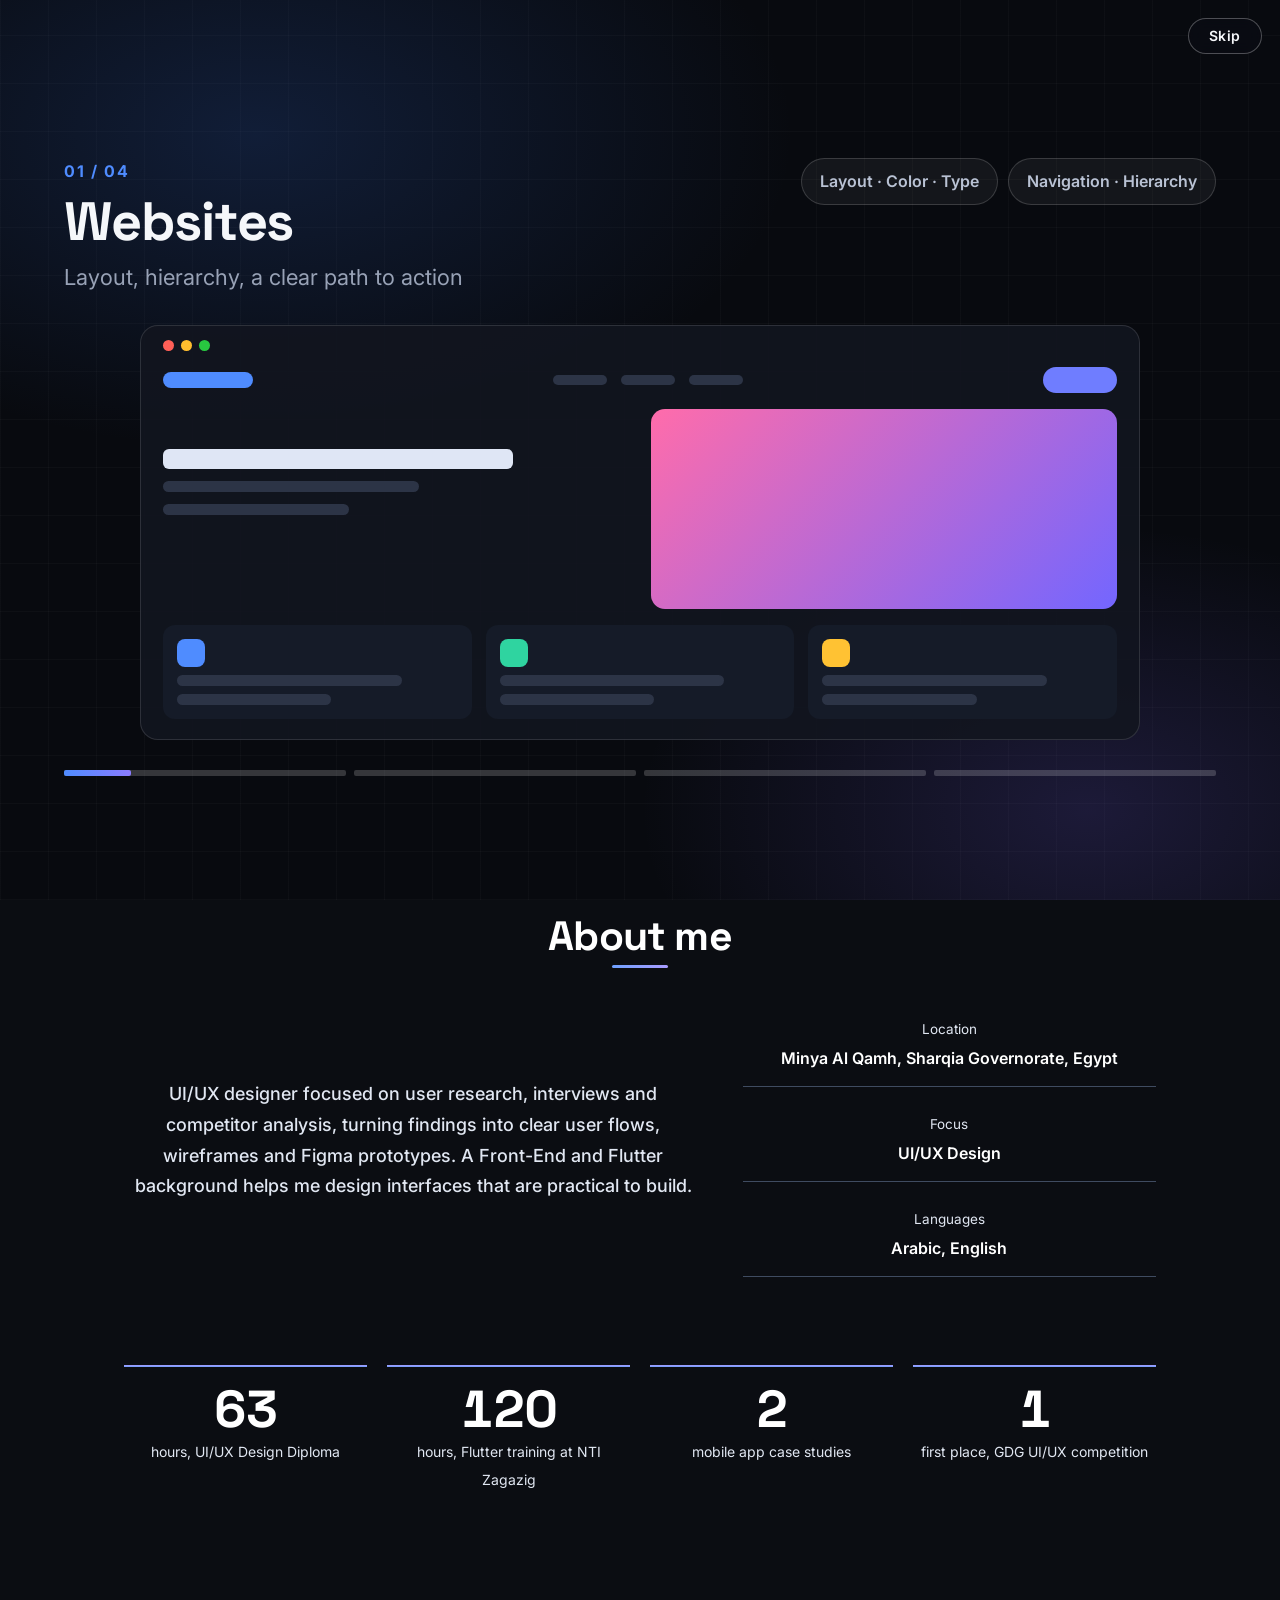
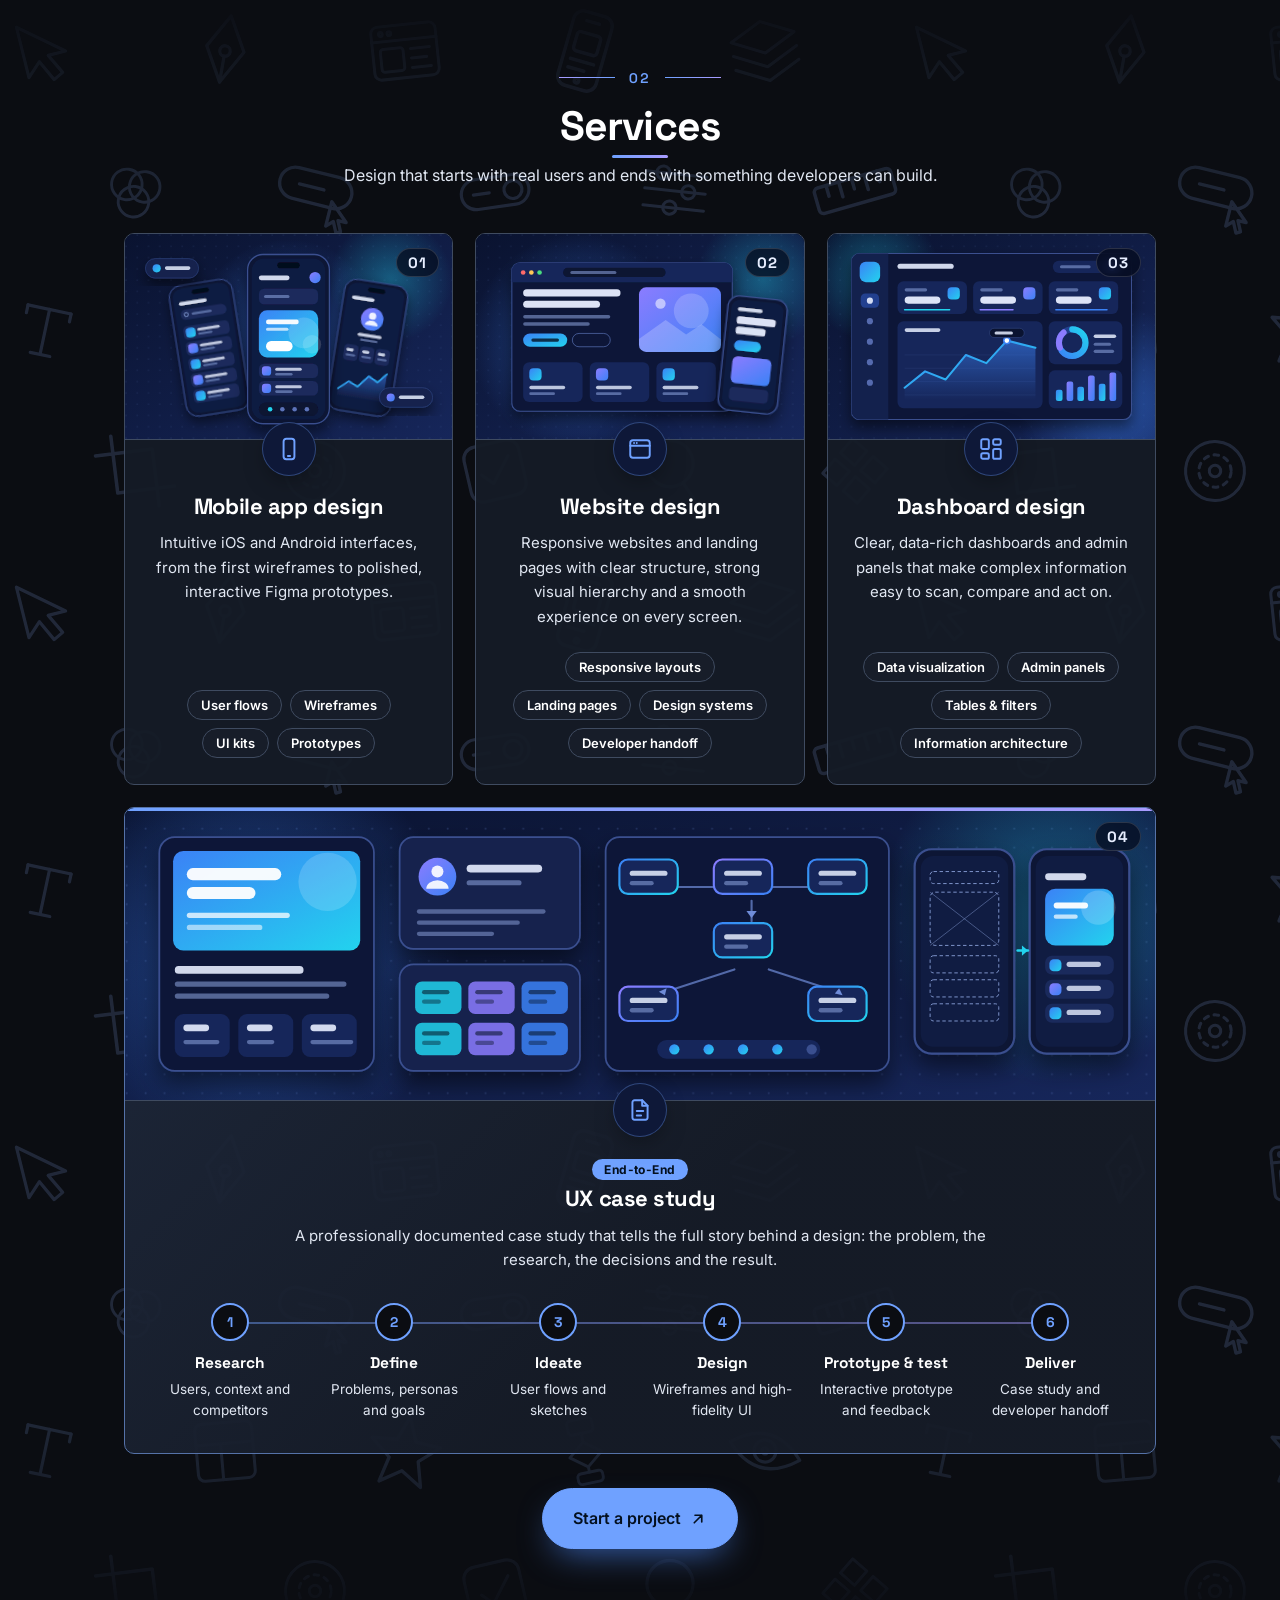
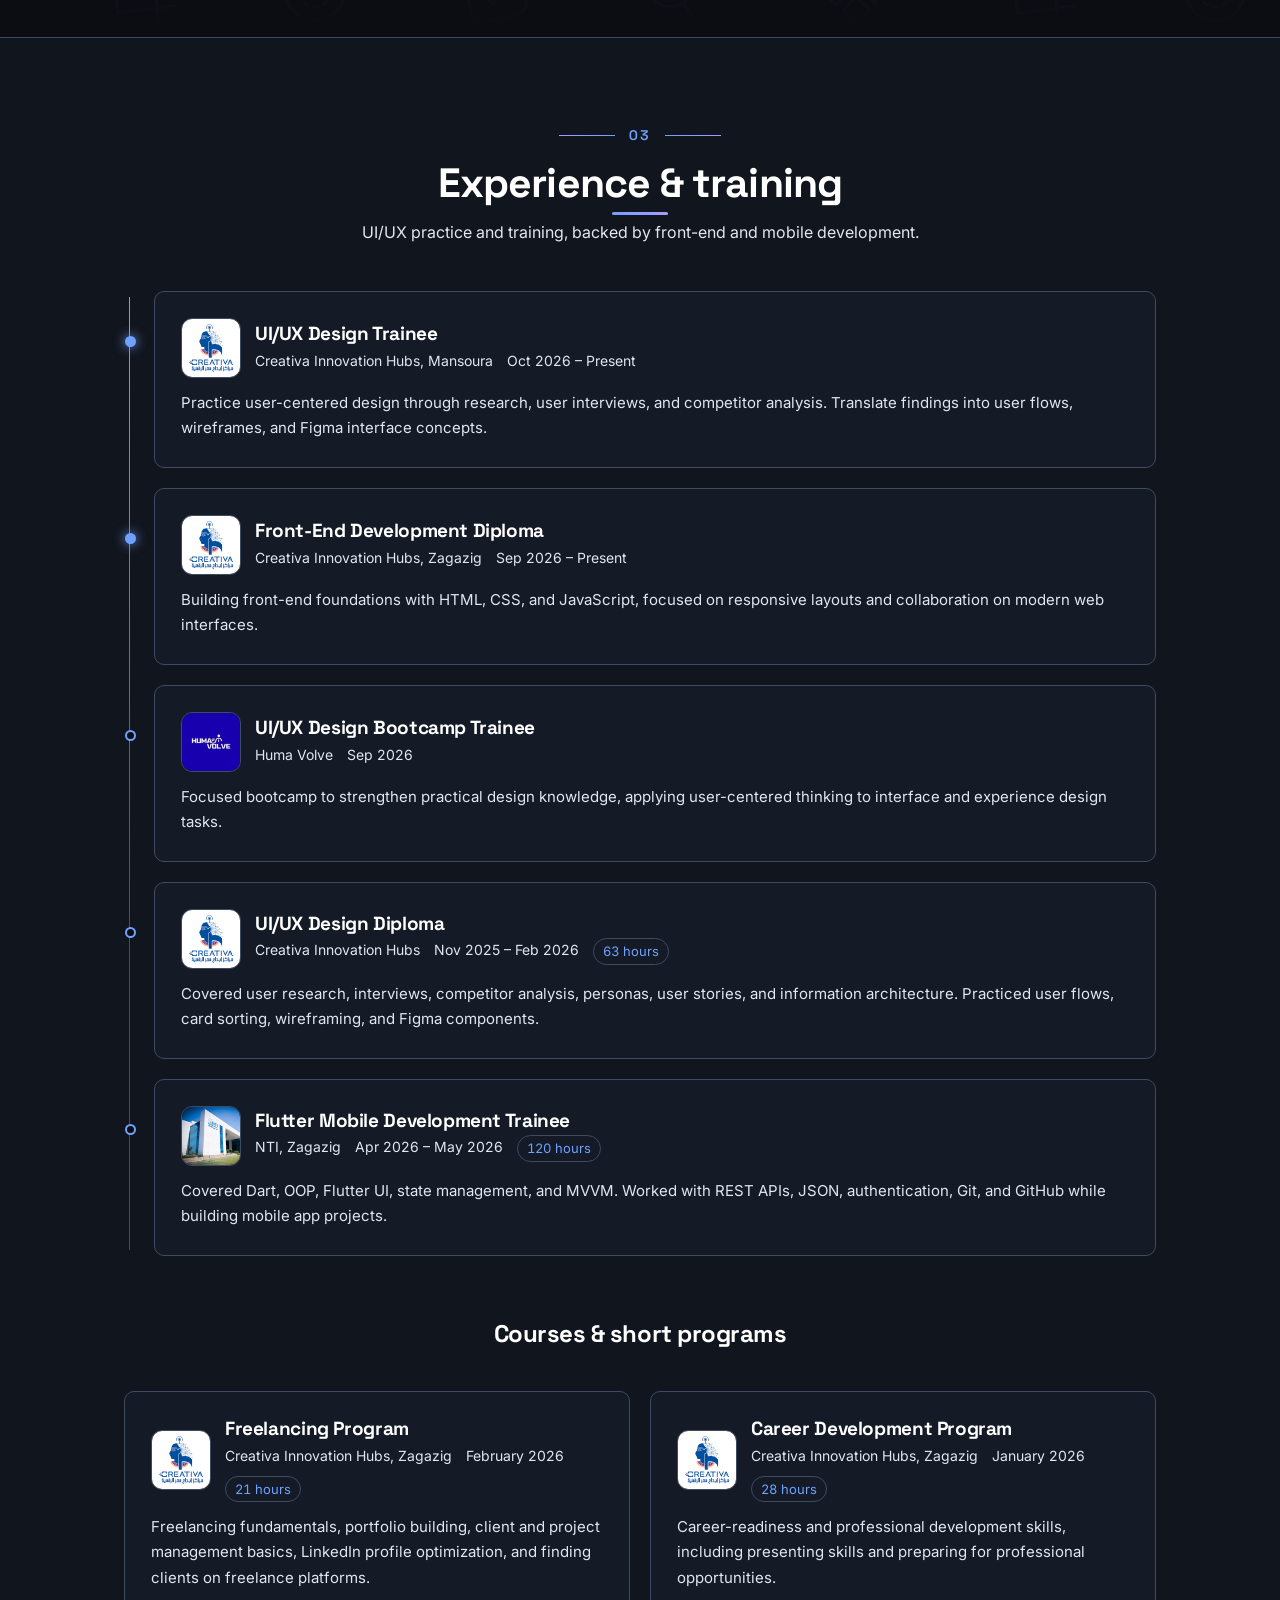
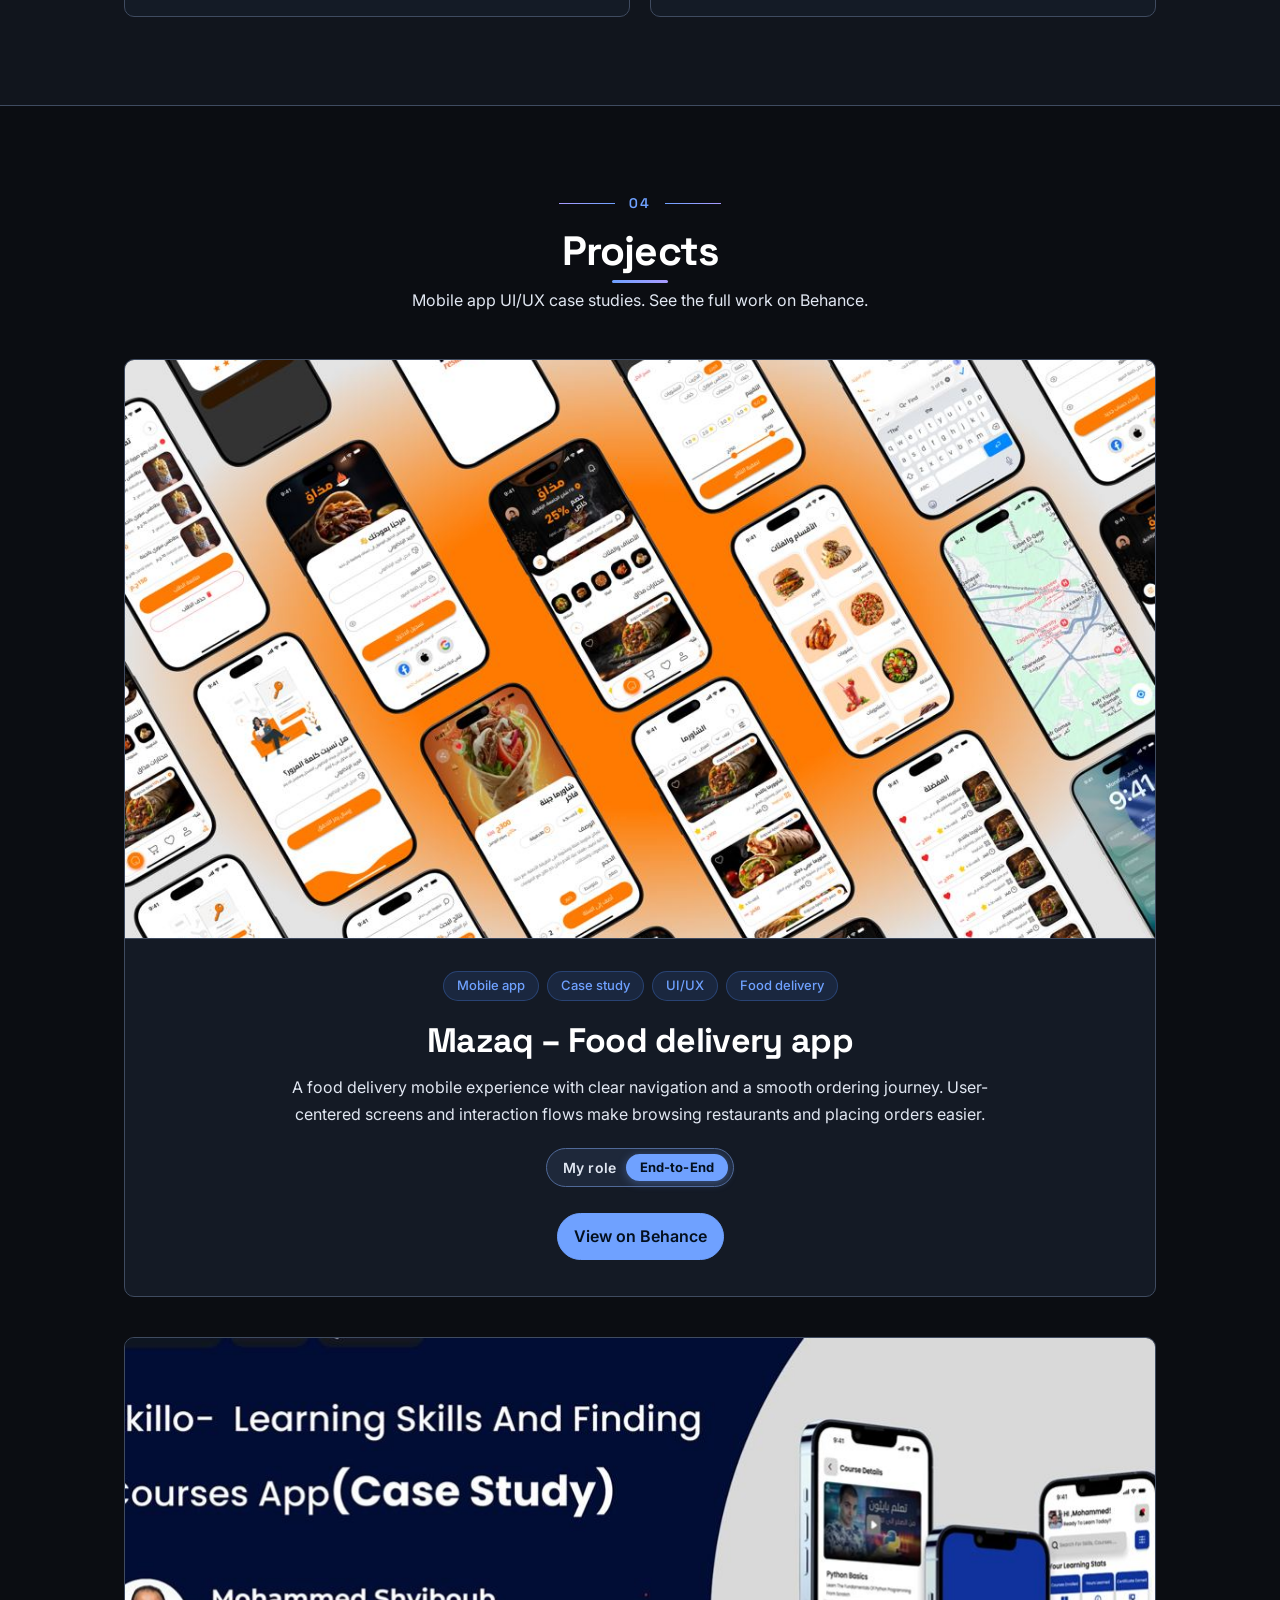
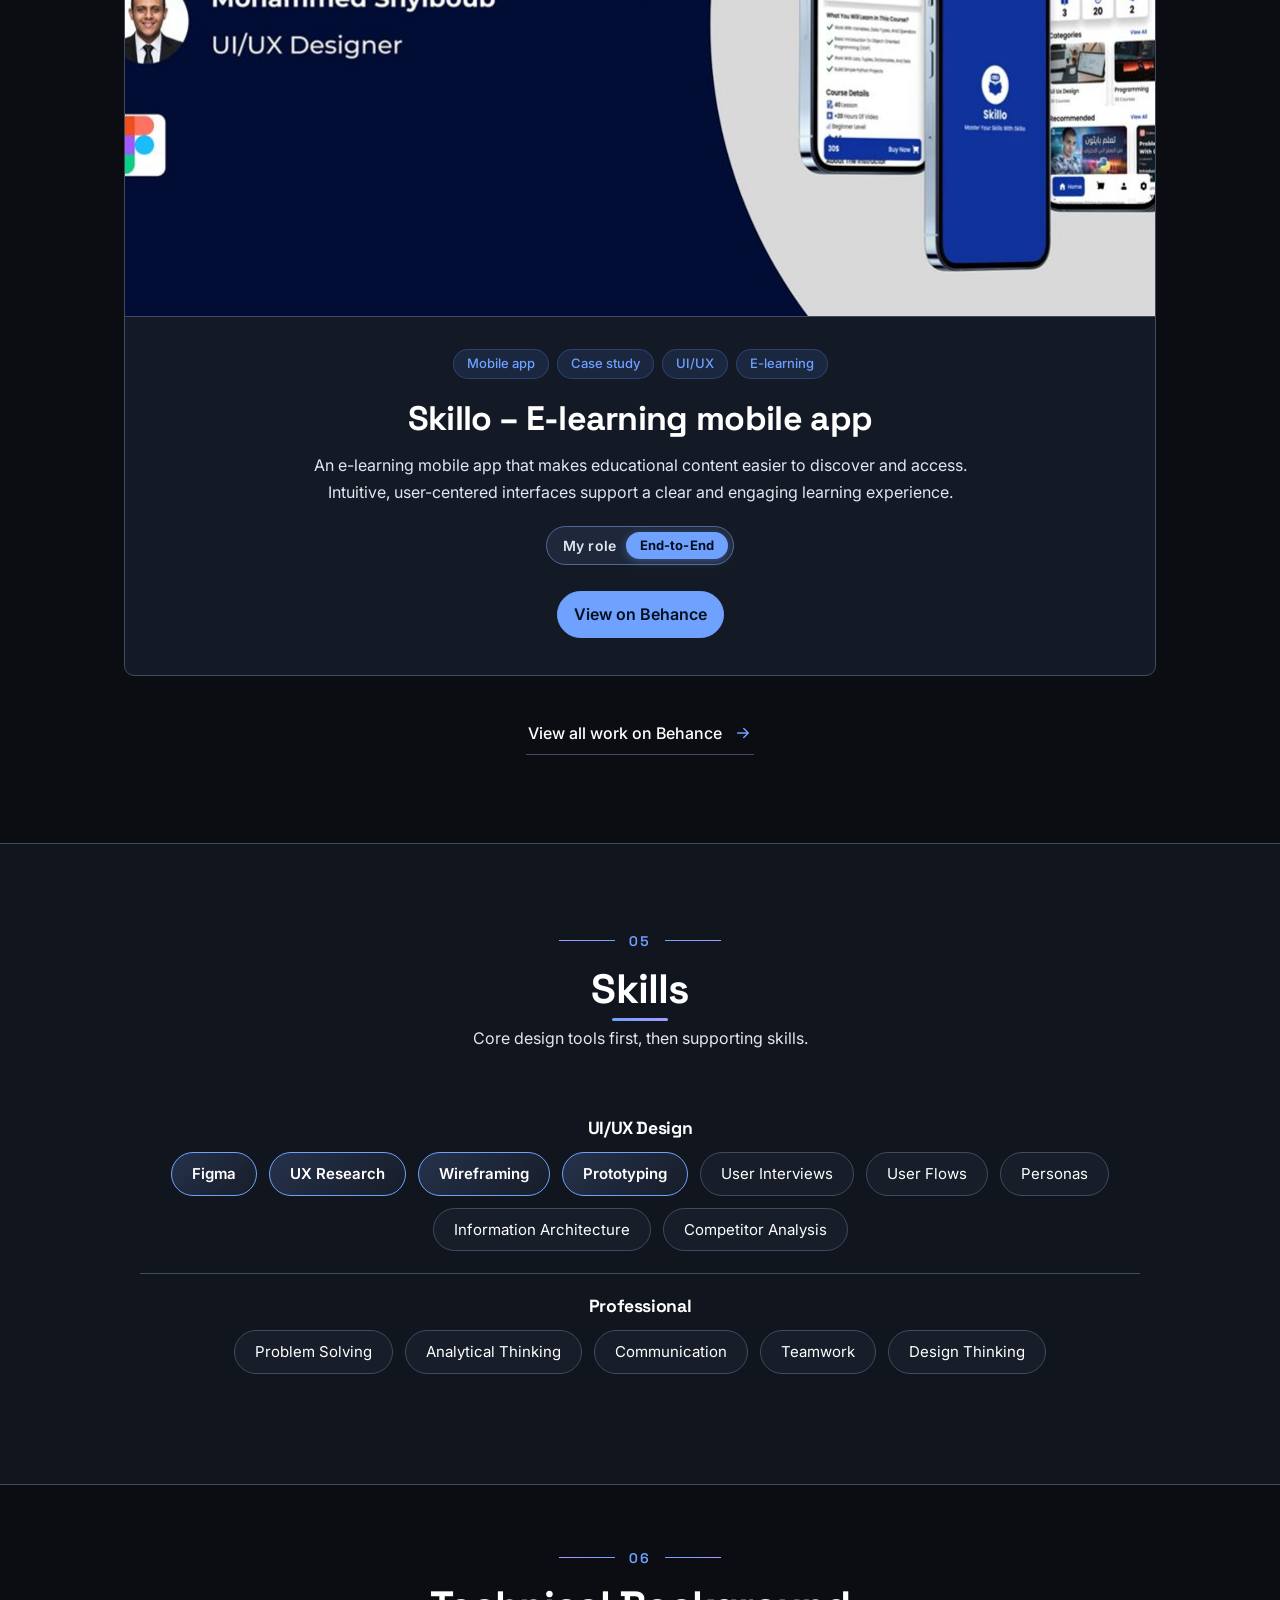
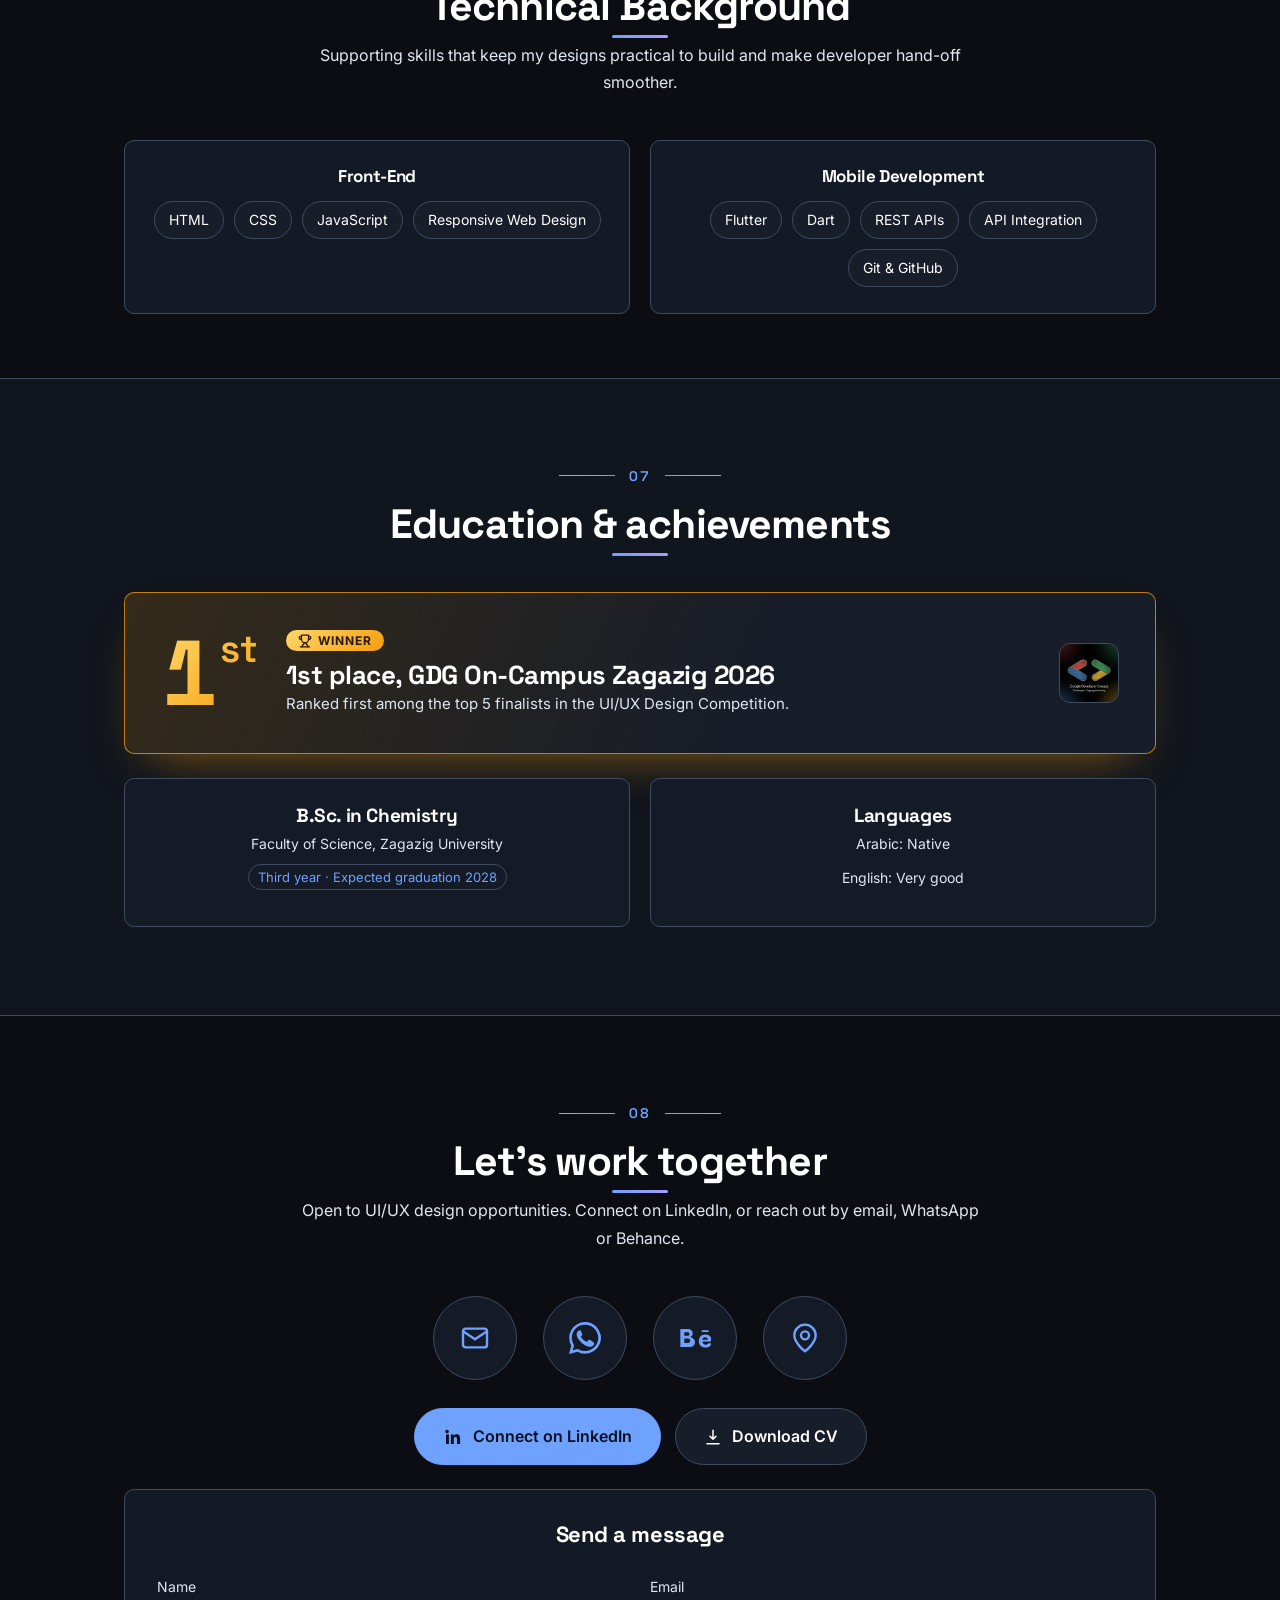
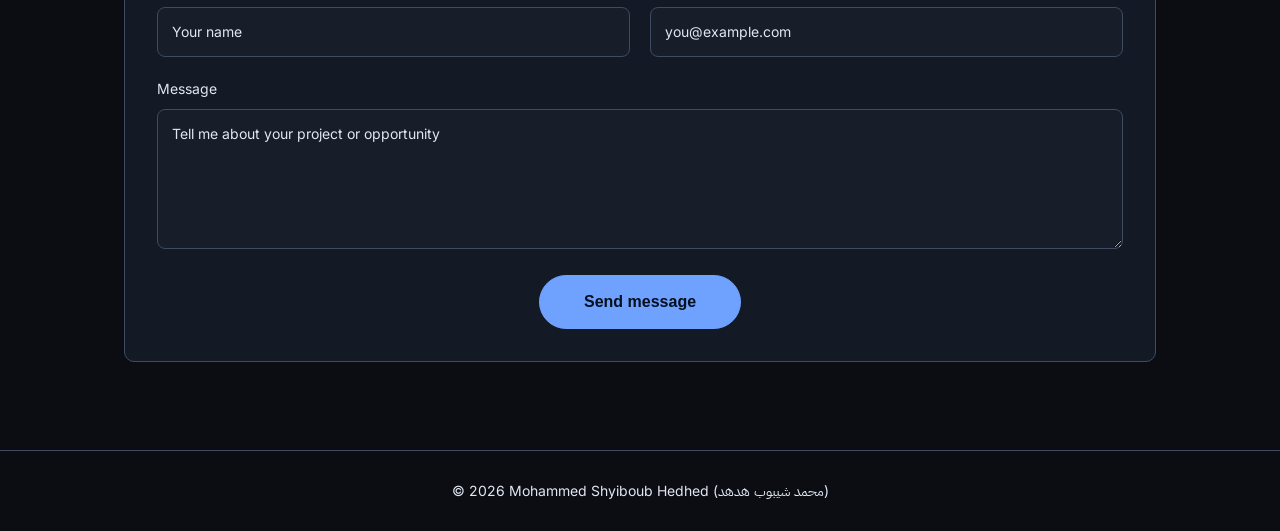
==== commit e4aeadaf: "Add files via upload" ====
--- a/index.html
+++ b/index.html
@@ -199,6 +199,16 @@
     </div>
     <!-- ========== END: Intro curtain ========== -->
 
+    <!-- ========== START: Intro video ==========
+     LIVE intro (HTML/CSS/JS, no video file): plays right after the splash curtain, with sound (assets/audio/intro-voice.mp3).
+     Logic: js/intro.js - styles: end of css/v2.css ("Live intro"). Add ?intro=0 to the address to skip it. -->
+    <div class="introv" id="iv" role="dialog" aria-label="UI/UX intro" hidden>
+      <div class="ivstage" id="ivst"></div>
+      <audio id="iva" preload="auto"></audio>
+      <div class="ivbar"><button class="ivs" id="ivs" type="button">Skip</button></div>
+    </div>
+    <!-- ========== END: Intro video ========== -->
+
     <!-- ========== START: Cursor glow ==========
      Soft light that follows the mouse (desktop only). -->
     <div class="cur" id="glow"></div>
@@ -842,6 +852,7 @@
     <script src="js/lang/en.js"></script>
     <script src="js/lang/ar.js"></script>
     <script src="js/main.js"></script>
+    <script src="js/intro.js"></script>
     <script src="js/v2.js"></script>
     <!-- ========== END: Scripts ========== -->
   </body>
--- a/css/v2.css
+++ b/css/v2.css
@@ -2998,3 +2998,320 @@
     inset-inline: calc((100% - 5 * 14px) / 12);
   }
 }
+
+/* ---------- Intro video (after the splash curtain) ---------- */
+.introv {
+  position: fixed;
+  inset: 0;
+  z-index: 998; /* just under the curtain (999) so the curtain opens onto it */
+  background: #080a0f;
+  display: grid;
+  place-items: center;
+  opacity: 1;
+  transition: opacity 0.6s ease;
+}
+.introv[hidden] {
+  display: none;
+}
+.introv.out {
+  opacity: 0;
+  pointer-events: none;
+}
+.introv video {
+  width: 100%;
+  height: 100%;
+  object-fit: contain;
+  background: #080a0f;
+}
+.ivbar {
+  position: absolute;
+  top: max(18px, env(safe-area-inset-top));
+  right: 18px;
+  z-index: 2;
+  display: flex;
+  gap: 10px;
+  direction: ltr;
+}
+.ivs {
+  display: inline-flex;
+  align-items: center;
+  gap: 8px;
+  padding: 10px 20px;
+  border-radius: 999px;
+  border: 1px solid rgba(255, 255, 255, 0.28);
+  background: rgba(10, 13, 20, 0.6);
+  color: #f5f7fa;
+  font: 600 14px/1 "Inter", system-ui, sans-serif;
+  letter-spacing: 0.04em;
+  cursor: pointer;
+  backdrop-filter: blur(8px);
+  -webkit-backdrop-filter: blur(8px);
+  transition:
+    background 0.2s,
+    border-color 0.2s;
+}
+.ivsnd {
+  padding: 10px 16px;
+}
+.ivsnd .mx {
+  display: none;
+}
+.ivsnd[aria-pressed="false"] .mx {
+  display: block;
+}
+.ivsnd[aria-pressed="false"] .w1,
+.ivsnd[aria-pressed="false"] .w2 {
+  display: none;
+}
+.ivsnd.hint {
+  border-color: #8b7cff;
+  animation: ivpulse 1.6s ease-in-out infinite;
+}
+@keyframes ivpulse {
+  50% {
+    box-shadow: 0 0 0 7px rgba(139, 124, 255, 0.22);
+  }
+}
+.ivs:hover,
+.ivs:focus-visible {
+  background: rgba(79, 140, 255, 0.35);
+  border-color: #4f8cff;
+  outline: none;
+}
+/* the intro video is shown on every device, whatever the OS motion setting is */
+
+/* ---------- Services background: faint UI/UX icon pattern ----------
+   Icons come from assets/pattern-uiux.svg, used as a mask so the colour follows the theme.
+   Edges fade out so the pattern blends into the sections above and below. */
+#services {
+  position: relative;
+  isolation: isolate;
+}
+#services::before {
+  content: "";
+  position: absolute;
+  inset: 0;
+  z-index: -1;
+  pointer-events: none;
+  background: #8fb4ff;
+  opacity: 0.17;
+  -webkit-mask:
+    url(../assets/pattern-uiux.svg) 0 0 / 900px 560px repeat,
+    linear-gradient(transparent, #000 14%, #000 86%, transparent);
+  -webkit-mask-composite: source-in;
+  mask:
+    url(../assets/pattern-uiux.svg) 0 0 / 900px 560px repeat,
+    linear-gradient(transparent, #000 14%, #000 86%, transparent);
+  mask-composite: intersect;
+}
+:root[data-theme="light"] #services::before {
+  background: #2563eb;
+  opacity: 0.13;
+}
+@media (max-width: 640px) {
+  /* phones: cards fill the width, so make the pattern denser/stronger and let it faintly show through them */
+  #services::before {
+    -webkit-mask-size: 480px 300px, 100% 100%;
+    mask-size: 480px 300px, 100% 100%;
+    opacity: 0.26;
+  }
+  :root[data-theme="light"] #services::before {
+    opacity: 0.2;
+  }
+  #services .card {
+    background: color-mix(in srgb, var(--card) 72%, transparent);
+  }
+}
+
+/* "Enter website" button at the end of the intro video.
+   js/intro.js sets --ivy (vertical position) and --ivf (text size) from the video's real size on screen,
+   so the button always sits in the empty space under the closing card, on every screen size. */
+.iven {
+  position: absolute;
+  left: 50%;
+  top: var(--ivy, 88%);
+  transform: translate(-50%, -50%);
+  z-index: 3;
+  display: inline-flex;
+  align-items: center;
+  gap: 0.65em;
+  padding: 0.95em 2em;
+  border: 0;
+  border-radius: 999px;
+  background: linear-gradient(135deg, #4f8cff, #8b7cff);
+  color: #07111f;
+  font: 700 var(--ivf, 17px) / 1 "Inter", system-ui, sans-serif;
+  letter-spacing: 0.02em;
+  white-space: nowrap;
+  cursor: pointer;
+  box-shadow:
+    0 14px 40px -10px rgba(79, 140, 255, 0.65),
+    0 0 0 1px rgba(255, 255, 255, 0.12) inset;
+  animation: ivenin 0.6s cubic-bezier(0.2, 0.8, 0.2, 1) both;
+  transition:
+    filter 0.2s,
+    box-shadow 0.2s;
+}
+.iven[hidden] {
+  display: none;
+}
+.iven:hover,
+.iven:focus-visible {
+  filter: brightness(1.1);
+  box-shadow:
+    0 18px 50px -8px rgba(139, 124, 255, 0.8),
+    0 0 0 4px rgba(139, 124, 255, 0.35);
+  outline: none;
+}
+.iven svg {
+  width: 1.15em;
+  height: 1.15em;
+  transition: transform 0.2s;
+}
+.iven:hover svg {
+  transform: translateX(4px);
+}
+[dir="rtl"] .iven svg {
+  transform: scaleX(-1);
+}
+[dir="rtl"] .iven:hover svg {
+  transform: scaleX(-1) translateX(4px);
+}
+@keyframes ivenin {
+  from {
+    opacity: 0;
+    transform: translate(-50%, calc(-50% + 24px));
+  }
+  to {
+    opacity: 1;
+    transform: translate(-50%, -50%);
+  }
+}
+
+/* ---------- Intro video: every screen size ----------
+   The video is always shown whole (never cropped): the right file is picked in js/intro.js
+   (16:9 for landscape, 9:16 for portrait) and object-fit keeps its shape inside any window. */
+.introv video {
+  position: absolute;
+  inset: 0;
+  width: 100%;
+  height: 100%;
+  object-fit: contain;
+}
+@supports (height: 100dvh) {
+  .introv {
+    height: 100dvh;
+  }
+}
+/* small phones: smaller top buttons so they never cover the picture */
+@media (max-width: 420px) {
+  .ivbar {
+    right: 12px;
+    gap: 8px;
+  }
+  .ivs {
+    padding: 8px 14px;
+    font-size: 13px;
+  }
+  .ivsnd {
+    padding: 8px 12px;
+  }
+}
+/* phones / small windows in landscape (little height): compact top buttons */
+@media (max-height: 520px) and (orientation: landscape) {
+  .ivbar {
+    top: max(10px, env(safe-area-inset-top));
+    right: max(12px, env(safe-area-inset-right));
+  }
+  .ivs {
+    padding: 7px 14px;
+    font-size: 12px;
+  }
+}
+/* big screens / TVs */
+@media (min-width: 1800px) {
+  .ivs {
+    padding: 12px 24px;
+    font-size: 16px;
+  }
+}
+
+/* ---------- Live intro (built with code, replaces the video) ----------
+   Board = 1280x720 (landscape) or 720x1280 (.lv-p portrait), scaled to fit by js/intro.js. */
+.introv {
+  background:
+    radial-gradient(60% 50% at 20% 15%, rgba(40, 80, 160, 0.28), transparent 70%),
+    radial-gradient(50% 45% at 85% 90%, rgba(110, 90, 220, 0.2), transparent 70%),
+    repeating-linear-gradient(0deg, rgba(255, 255, 255, 0.025) 0 1px, transparent 1px 48px),
+    repeating-linear-gradient(90deg, rgba(255, 255, 255, 0.025) 0 1px, transparent 1px 48px), #080a0f;
+}
+.ivstage {
+  position: absolute;
+  left: 50%;
+  top: 50%;
+  transform: translate(-50%, -50%) scale(var(--s, 1));
+  color: #f5f7fa;
+  font-family: "Inter", system-ui, sans-serif;
+  overflow: hidden;
+  direction: ltr;
+}
+.ivstage [data-a] { opacity: 0; transform: translateY(14px); transition: opacity 0.6s ease, transform 0.6s ease; }
+.ivstage [data-a].lv-in { opacity: 1; transform: none; }
+.ivstage .lv-sc { position: absolute; inset: 0; display: flex; flex-direction: column; padding: 56px 64px 70px; transform: none !important; }
+.ivstage .lv-pgb [data-a], .ivstage .lv-pgb { transform: none; }
+.ivstage h1 { margin: 0; font-size: 190px; line-height: 1; font-weight: 800; letter-spacing: -0.03em; }
+.ivstage h1 span:first-child { color: #4f8cff; } .ivstage h1 span:last-child { color: #9b8cff; } .ivstage h1 em { color: #6b7488; font-style: normal; font-weight: 400; padding: 0 6px; }
+.ivstage .lv-tt, .ivstage .lv-end { align-items: center; justify-content: center; text-align: center; }
+.ivstage .lv-tt hr { width: 560px; max-width: 80%; border: 0; height: 3px; background: #4f8cff; margin: 34px 0 22px; }
+.ivstage .lv-tt p { margin: 0; font-size: 34px; color: #98a2b6; }
+.ivstage header { display: flex; justify-content: space-between; align-items: flex-start; gap: 20px; flex-wrap: wrap; }
+.ivstage header small { color: #4f8cff; font-weight: 700; font-size: 16px; letter-spacing: 0.1em; }
+.ivstage h2 { margin: 6px 0; font-size: 54px; font-weight: 800; letter-spacing: -0.02em; }
+.ivstage header p { margin: 0; font-size: 22px; color: #98a2b6; }
+.ivstage .lv-tabs { display: flex; gap: 10px; flex-wrap: wrap; }
+.ivstage .lv-tabs span, .ivstage .lv-chips span { padding: 9px 18px; border-radius: 999px; border: 1px solid rgba(255, 255, 255, 0.16); background: rgba(255, 255, 255, 0.05); font-size: 16px; font-weight: 600; color: #b9c2d4; transition: 0.4s; }
+.ivstage .lv-tabs span.hi { border-color: #8b7cff; color: #fff; box-shadow: 0 0 0 3px rgba(139, 124, 255, 0.25); }
+.ivstage .lv-mock { position: relative; flex: 1; margin-top: 28px; display: flex; justify-content: center; min-height: 0; }
+.ivstage .lv-win { width: 100%; max-width: 1000px; border: 1px solid rgba(255, 255, 255, 0.12); border-radius: 18px; background: rgba(18, 22, 32, 0.9); padding: 0 22px 20px; display: flex; flex-direction: column; gap: 16px; overflow: hidden; }
+.ivstage .lv-bar { display: flex; gap: 7px; padding: 14px 0 0; } .ivstage .lv-bar i { width: 11px; height: 11px; border-radius: 50%; background: #ffbd2e; } .ivstage .lv-bar i:first-child { background: #ff5f57; } .ivstage .lv-bar i:last-child { background: #28c840; }
+.ivstage .lv-nav { display: flex; justify-content: space-between; align-items: center; } .ivstage .lv-nav u { width: 90px; height: 16px; border-radius: 8px; background: #4f8cff; } .ivstage .lv-nav span { display: flex; gap: 14px; } .ivstage .lv-nav s { width: 54px; height: 10px; border-radius: 5px; background: #2c3446; } .ivstage .lv-nav em { width: 74px; height: 26px; border-radius: 13px; background: #6f7dff; }
+.ivstage .lv-hero { display: flex; gap: 22px; flex: 1; min-height: 0; } .ivstage .lv-tx { flex: 1; display: flex; flex-direction: column; gap: 12px; justify-content: center; } .ivstage .lv-pic { flex: 1; border-radius: 14px; background: linear-gradient(135deg, #ff6cab, #7366ff); }
+.ivstage b { display: block; height: 11px; border-radius: 6px; background: #2c3446; } .ivstage .lv-tx b:first-child { height: 20px; background: #dfe6f5; }
+.ivstage .lv-btn { width: 120px; height: 34px; border-radius: 17px; background: #4f8cff; margin-top: 8px; box-shadow: 0 0 0 0 rgba(79, 140, 255, 0.5); } .ivstage .lv-btn.in { animation: lvp 1.4s ease-in-out infinite; } @keyframes lvp { 50% { box-shadow: 0 0 0 10px rgba(79, 140, 255, 0.18); } }
+.ivstage .lv-cds { display: flex; gap: 14px; } .ivstage .lv-cd { flex: 1; border-radius: 12px; background: #151b28; padding: 14px; display: flex; flex-direction: column; gap: 8px; } .ivstage .lv-cd i { width: 28px; height: 28px; border-radius: 8px; } .lv-g1 { background: #4f8cff; } .lv-g2 { background: #2fd4a0; } .lv-g3 { background: #ffc233; }
+.ivstage .lv-co { position: absolute; padding: 8px 14px; border-radius: 10px; background: #fff; color: #0b0f19; font-size: 15px; font-weight: 700; box-shadow: 0 10px 30px rgba(0, 0, 0, 0.45); z-index: 3; white-space: nowrap; }
+.ivstage .lv-phs { display: flex; gap: 40px; align-items: center; justify-content: center; } .ivstage .lv-ph { height: 100%; max-height: 420px; aspect-ratio: 9 / 18; border-radius: 34px; border: 2px solid rgba(255, 255, 255, 0.18); background: #10141f; padding: 12px; } .ivstage .lv-scr { height: 100%; display: flex; flex-direction: column; gap: 12px; padding: 10px; }
+.ivstage .lv-big { height: 28%; border-radius: 14px; background: linear-gradient(135deg, #2b8cff, #7bd0ff); } .ivstage .lv-ph:last-child .lv-big { background: linear-gradient(135deg, #7366ff, #4f8cff); } .ivstage .lv-row { display: flex; gap: 10px; align-items: center; } .ivstage .lv-row i { width: 32px; height: 32px; border-radius: 9px; background: #4f8cff; flex: none; } .ivstage .lv-row b { flex: 1; } .ivstage .lv-pill { margin-top: auto; height: 34px; border-radius: 17px; background: #6f7dff; }
+.ivstage .lv-dash { flex-direction: row; padding: 18px 22px; } .ivstage .lv-side { width: 90px; display: flex; flex-direction: column; gap: 10px; } .ivstage .lv-side i { height: 28px; border-radius: 8px; background: #4f8cff; } .ivstage .lv-side s { height: 12px; border-radius: 6px; background: #2c3446; } .ivstage .lv-main { flex: 1; display: flex; flex-direction: column; gap: 14px; } .ivstage .lv-kp { display: flex; gap: 12px; } .ivstage .lv-kp u { flex: 1; height: 58px; border-radius: 10px; background: #151b28; }
+.ivstage .lv-chs { flex: 1; display: flex; gap: 16px; min-height: 0; } .ivstage .lv-bars { flex: 2; display: flex; align-items: flex-end; gap: 14px; padding: 16px; border-radius: 12px; background: #151b28; } .ivstage .lv-bars i { flex: 1; border-radius: 6px 6px 0 0; background: linear-gradient(#5aa0ff, #3a6fe0); transform-origin: bottom; } .ivstage .lv-don { flex: 1; border-radius: 12px; background: #151b28; position: relative; } .ivstage .lv-don::after { content: ""; position: absolute; inset: 14% 12%; border-radius: 50%; background: conic-gradient(#4f8cff 0 55%, #8b7cff 0 80%, #2fd4a0 0); -webkit-mask: radial-gradient(circle, transparent 44%, #000 45%); mask: radial-gradient(circle, transparent 44%, #000 45%); }
+.ivstage .lv-cols { display: flex; gap: 22px; width: 100%; max-width: 1000px; } .ivstage .lv-cols > div { flex: 1; } .ivstage h4 { margin: 0 0 12px; font-size: 18px; } .ivstage .lv-cc { height: 280px; border-radius: 14px; background: #151b28; padding: 18px; display: flex; flex-direction: column; gap: 10px; } .ivstage .lv-cc.k1 { background: transparent; border: 1px dashed rgba(255, 255, 255, 0.2); } .ivstage .lv-cc.k2 { background: linear-gradient(160deg, #4f8cff22, #8b7cff55); }
+.ivstage .lv-pgb { position: absolute; left: 64px; right: 64px; bottom: 34px; display: flex; gap: 8px; transform: none; } .ivstage .lv-pgb i { flex: 1; height: 4px; border-radius: 2px; background: rgba(255, 255, 255, 0.14); position: relative; opacity: 1; transform: none; } .ivstage .lv-pgb i::after { content: ""; position: absolute; inset: 0; width: 0; border-radius: 2px; background: #4f8cff; transition: width var(--d) linear; } .ivstage .lv-pgb i.in::after { width: 100%; }
+.ivstage .lv-end h1 { font-size: 150px; } .ivstage .lv-end > p { margin: 14px 0 26px; font-size: 26px; font-weight: 600; } .ivstage .lv-chips { display: flex; gap: 12px; flex-wrap: wrap; justify-content: center; } .ivstage .lv-end img { margin-top: 30px; height: 110px; width: auto; } .ivstage .lv-end small { margin-top: 8px; color: #98a2b6; font-size: 17px; }
+.ivstage .ivgo { margin-top: 30px; display: inline-flex; align-items: center; gap: 12px; padding: 18px 40px; border: 0; border-radius: 999px; background: linear-gradient(135deg, #4f8cff, #8b7cff); color: #07111f; font: 700 22px/1 "Inter", system-ui, sans-serif; cursor: pointer; box-shadow: 0 14px 40px -10px rgba(79, 140, 255, 0.65); } .ivstage .ivgo:hover, .ivstage .ivgo:focus-visible { filter: brightness(1.1); outline: none; box-shadow: 0 0 0 4px rgba(139, 124, 255, 0.4); } [dir="rtl"] .ivgo svg { transform: scaleX(-1); }
+.ivstage .ivgo:not(.lv-in) { pointer-events: none; }
+/* portrait board */
+.ivstage.lv-p .lv-sc { padding: 70px 50px 90px; } .ivstage.lv-p h1 { font-size: 150px; } .ivstage.lv-p .lv-end h1 { font-size: 130px; } .ivstage.lv-p h2 { font-size: 56px; } .ivstage.lv-p .lv-tabs { margin-top: 6px; } .ivstage.lv-p .lv-pic, .ivstage.lv-p .lv-don, .ivstage.lv-p .lv-side { display: none; } .ivstage.lv-p .lv-phs { gap: 18px; } .ivstage.lv-p .lv-ph { max-height: 560px; } .ivstage.lv-p .lv-cols { gap: 12px; } .ivstage.lv-p .lv-cc { height: 320px; padding: 12px; } .ivstage.lv-p .lv-pgb { left: 50px; right: 50px; bottom: 50px; } .ivstage.lv-p .lv-kp { flex-wrap: wrap; }
+
+/* ---------- Live intro: progress fill + phone design ---------- */
+.ivstage .lv-pgb i { height: 6px; background: rgba(255, 255, 255, 0.18); }
+.ivstage .lv-pgb i::after, .ivstage .lv-pgb i.lv-in::after { width: calc(var(--f, 0) * 100%); transition: none; background: linear-gradient(90deg, #4f8cff, #8b7cff); }
+/* small screens (phones): bigger text, readable at a glance */
+.ivstage.lv-sm header small { font-size: 22px; } .ivstage.lv-sm h2 { font-size: 64px; } .ivstage.lv-sm header p { font-size: 28px; }
+.ivstage.lv-sm .lv-tabs span, .ivstage.lv-sm .lv-chips span { font-size: 22px; padding: 11px 22px; }
+.ivstage.lv-sm .lv-co { font-size: 22px; padding: 11px 18px; } .ivstage.lv-sm h4 { font-size: 24px; }
+.ivstage.lv-sm .lv-tt p { font-size: 40px; } .ivstage.lv-sm .lv-end > p { font-size: 36px; } .ivstage.lv-sm .lv-end small { font-size: 23px; }
+.ivstage.lv-sm .lv-end img { height: 130px; } .ivstage.lv-sm .ivgo { font-size: 30px; padding: 22px 50px; }
+.ivstage.lv-sm .lv-pgb i { height: 8px; }
+/* portrait layout: every mock fills the tall board */
+.ivstage.lv-p .lv-mock { align-items: center; }
+.ivstage.lv-p .lv-win { height: auto; flex: none; gap: 22px; }
+.ivstage.lv-p .lv-hero { flex-direction: column; flex: none; gap: 20px; } .ivstage.lv-p .lv-pic { display: block; height: 300px; flex: none; }
+.ivstage.lv-p .lv-tx { padding: 8px 0; gap: 16px; } .ivstage.lv-p .lv-cd { padding: 20px; }
+.ivstage.lv-p .lv-dash { flex-direction: column; } .ivstage.lv-p .lv-kp u { height: 84px; }
+.ivstage.lv-p .lv-chs { flex-direction: column; flex: none; } .ivstage.lv-p .lv-bars { height: 360px; flex: none; } .ivstage.lv-p .lv-don { display: block; height: 260px; flex: none; }
+.ivstage.lv-p .lv-ph { width: 300px; height: 620px; aspect-ratio: auto; max-height: none; }
+.ivstage.lv-p .lv-cc { height: 470px; }
+/* donut is always a true circle */
+.ivstage .lv-don::after { inset: auto; top: 10%; left: 50%; height: 80%; aspect-ratio: 1; width: auto; transform: translateX(-50%); }
+/* Skip button disappears as soon as the Enter button shows */
+.ivs[hidden], .ivbar[hidden] { display: none !important; }
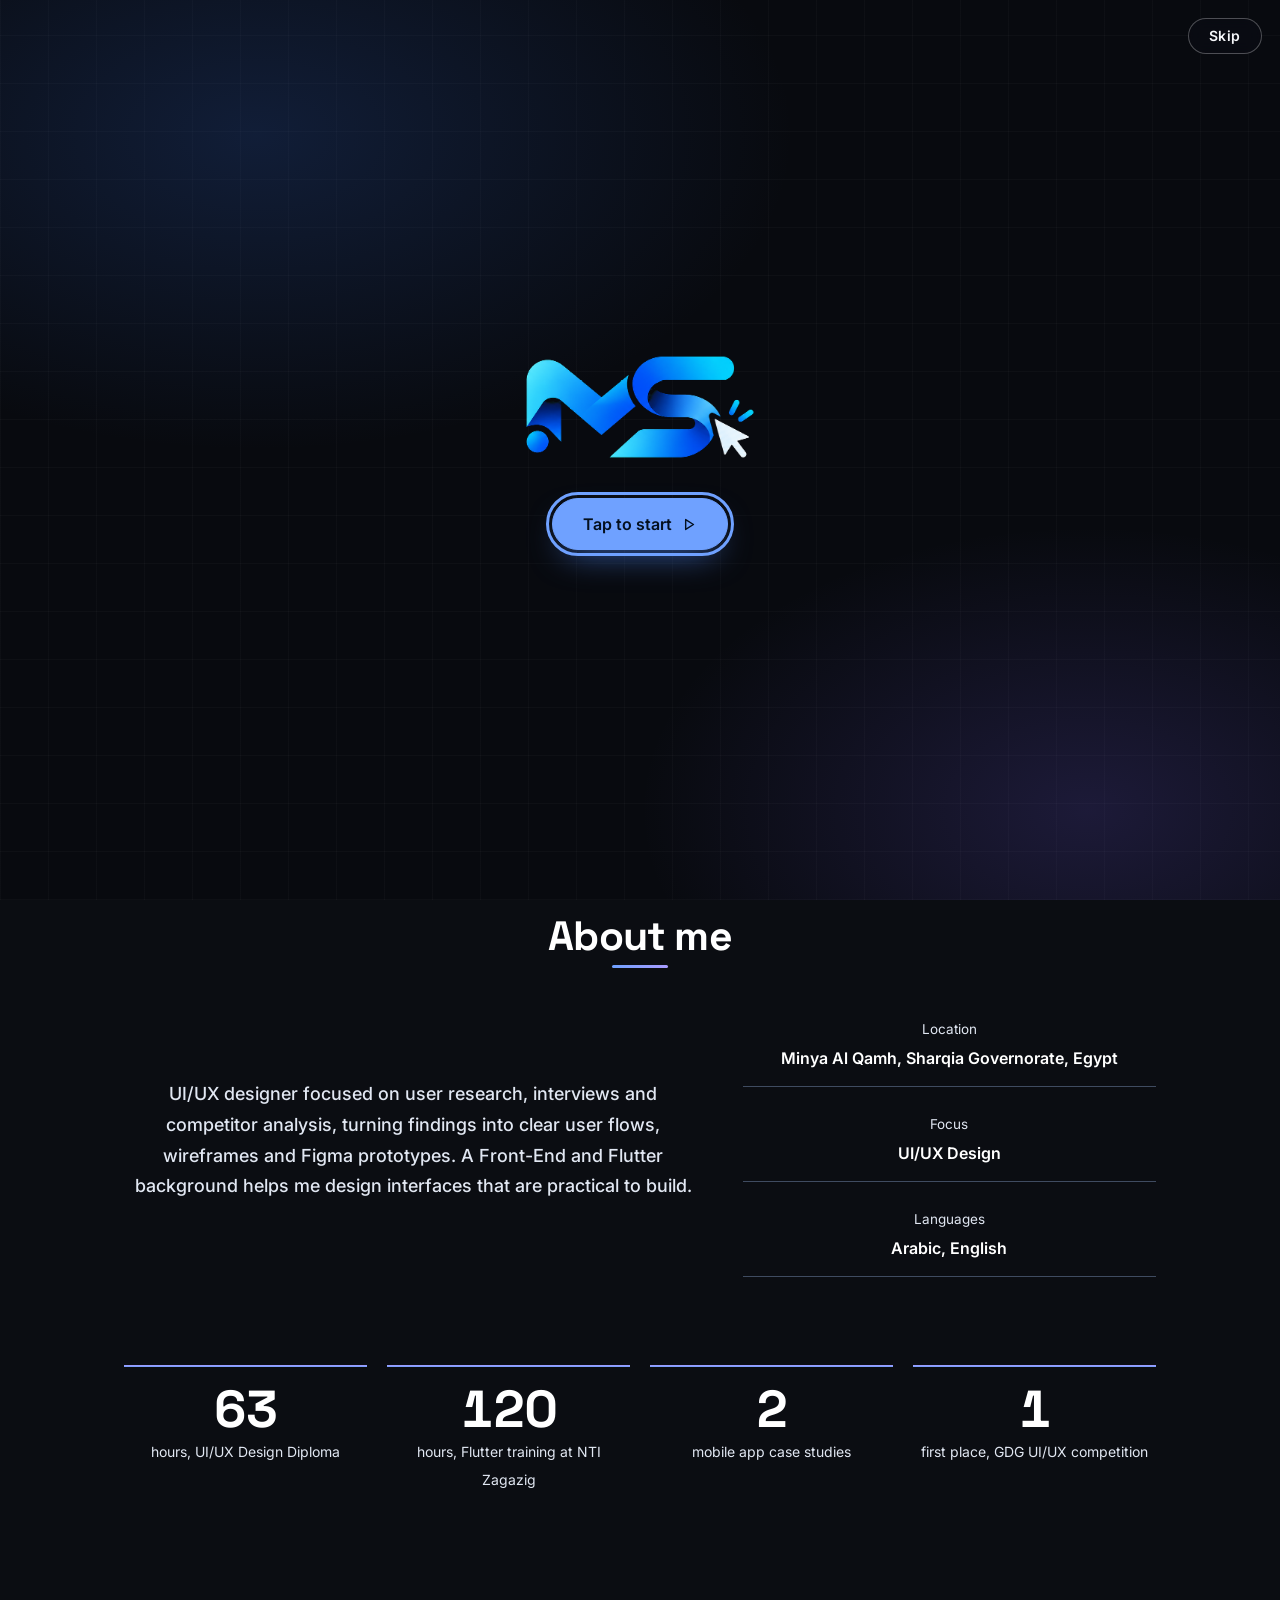
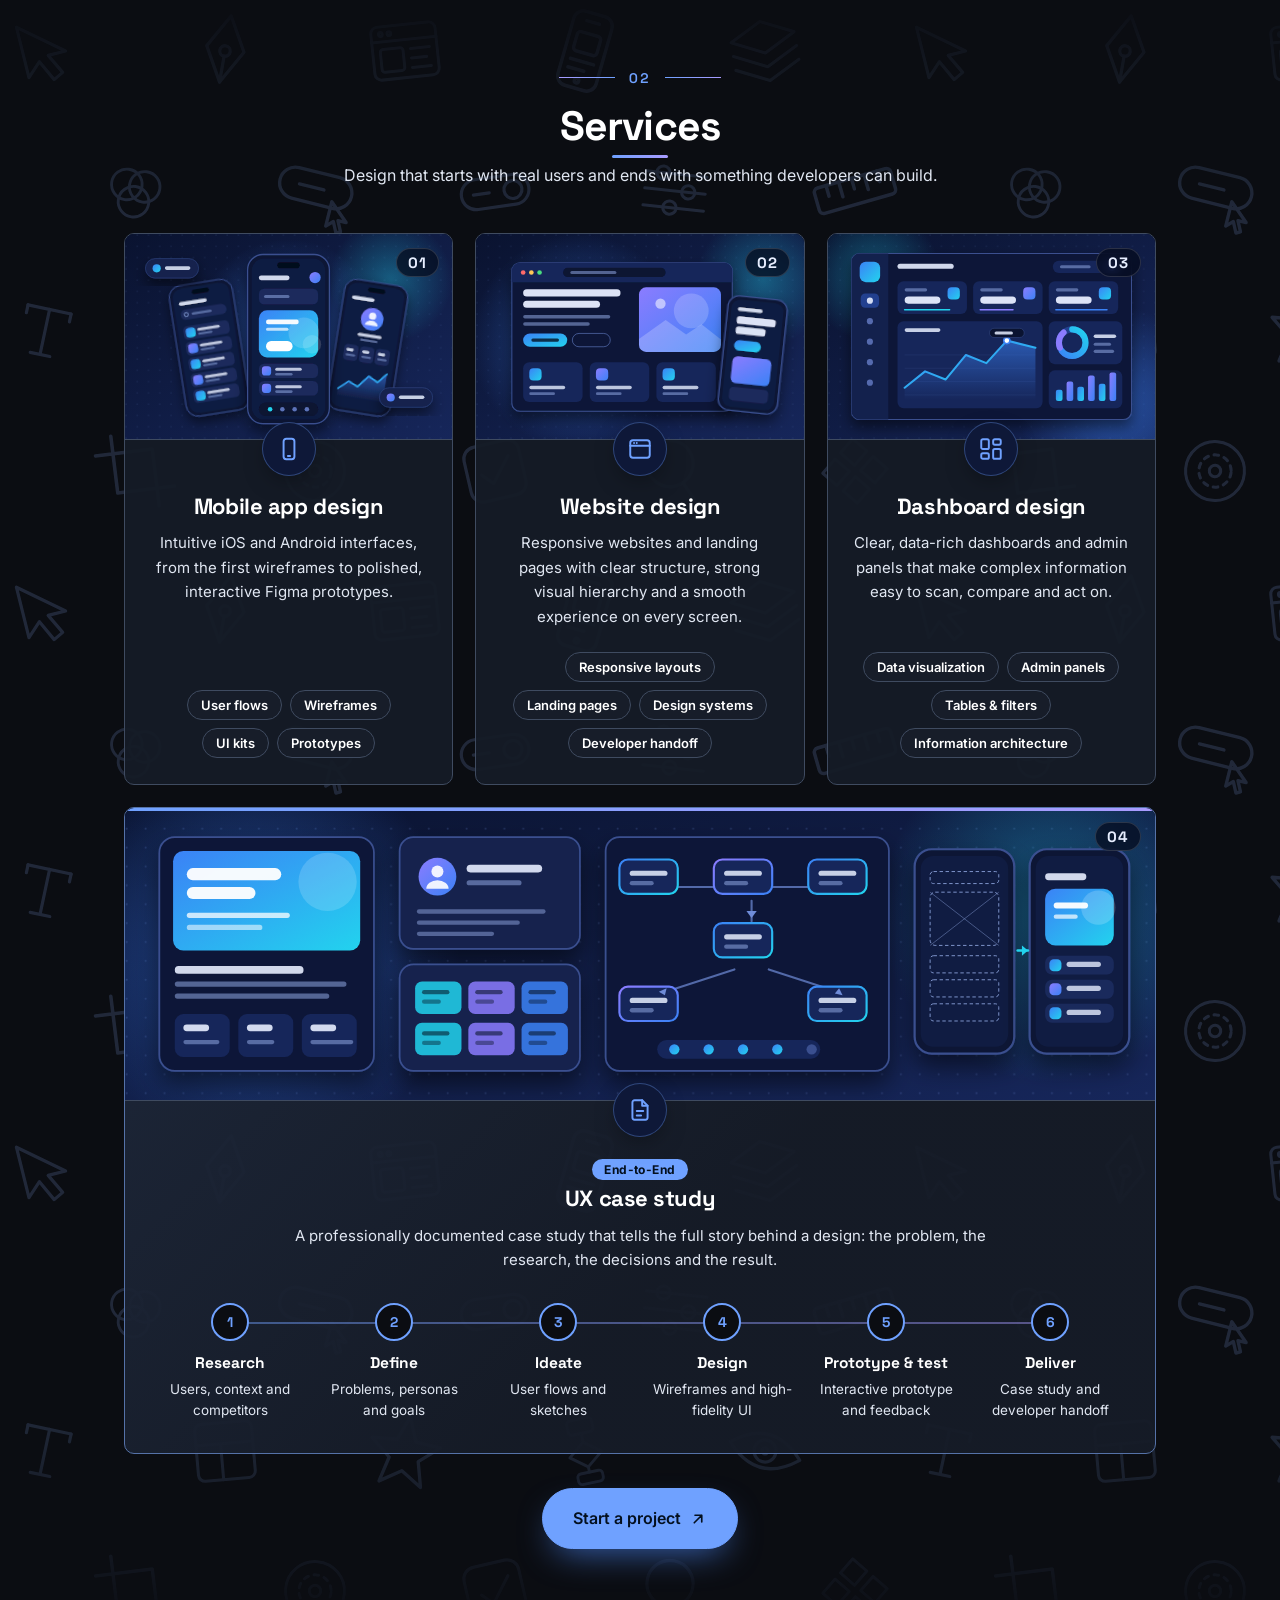
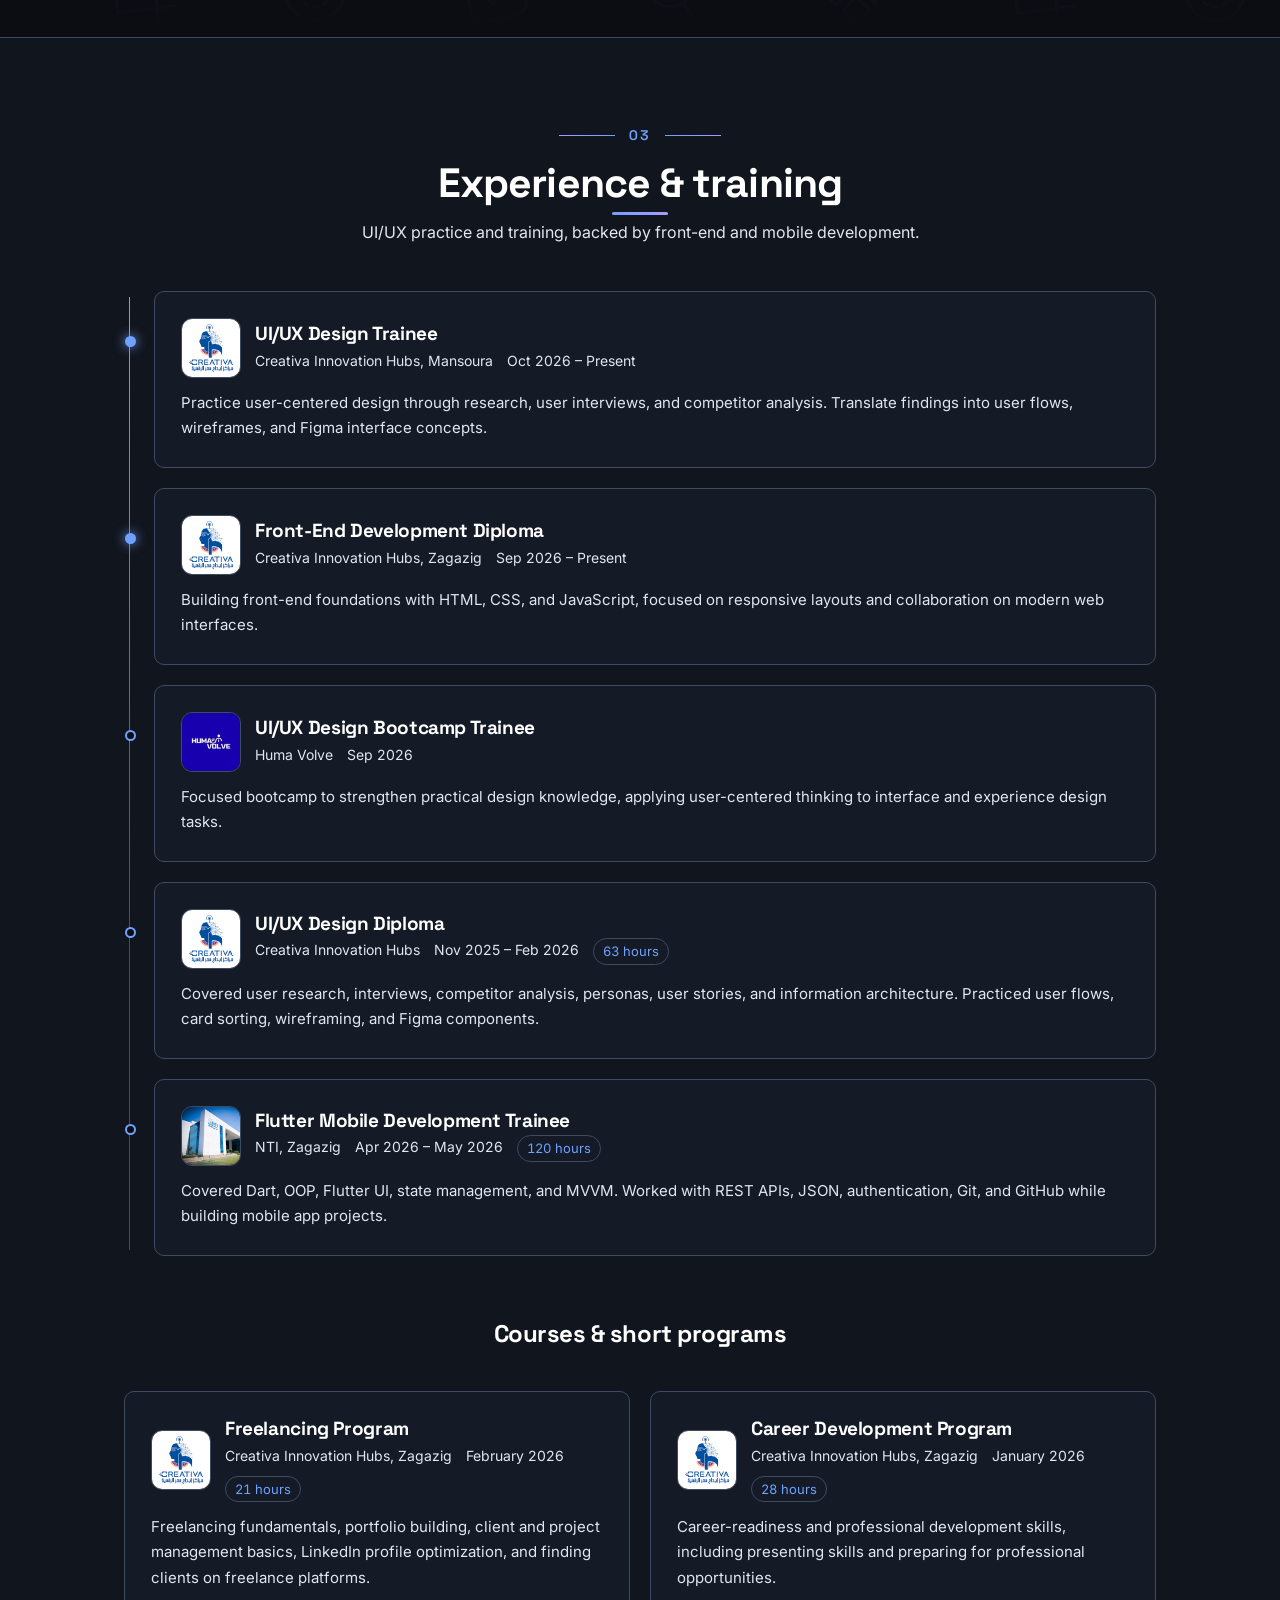
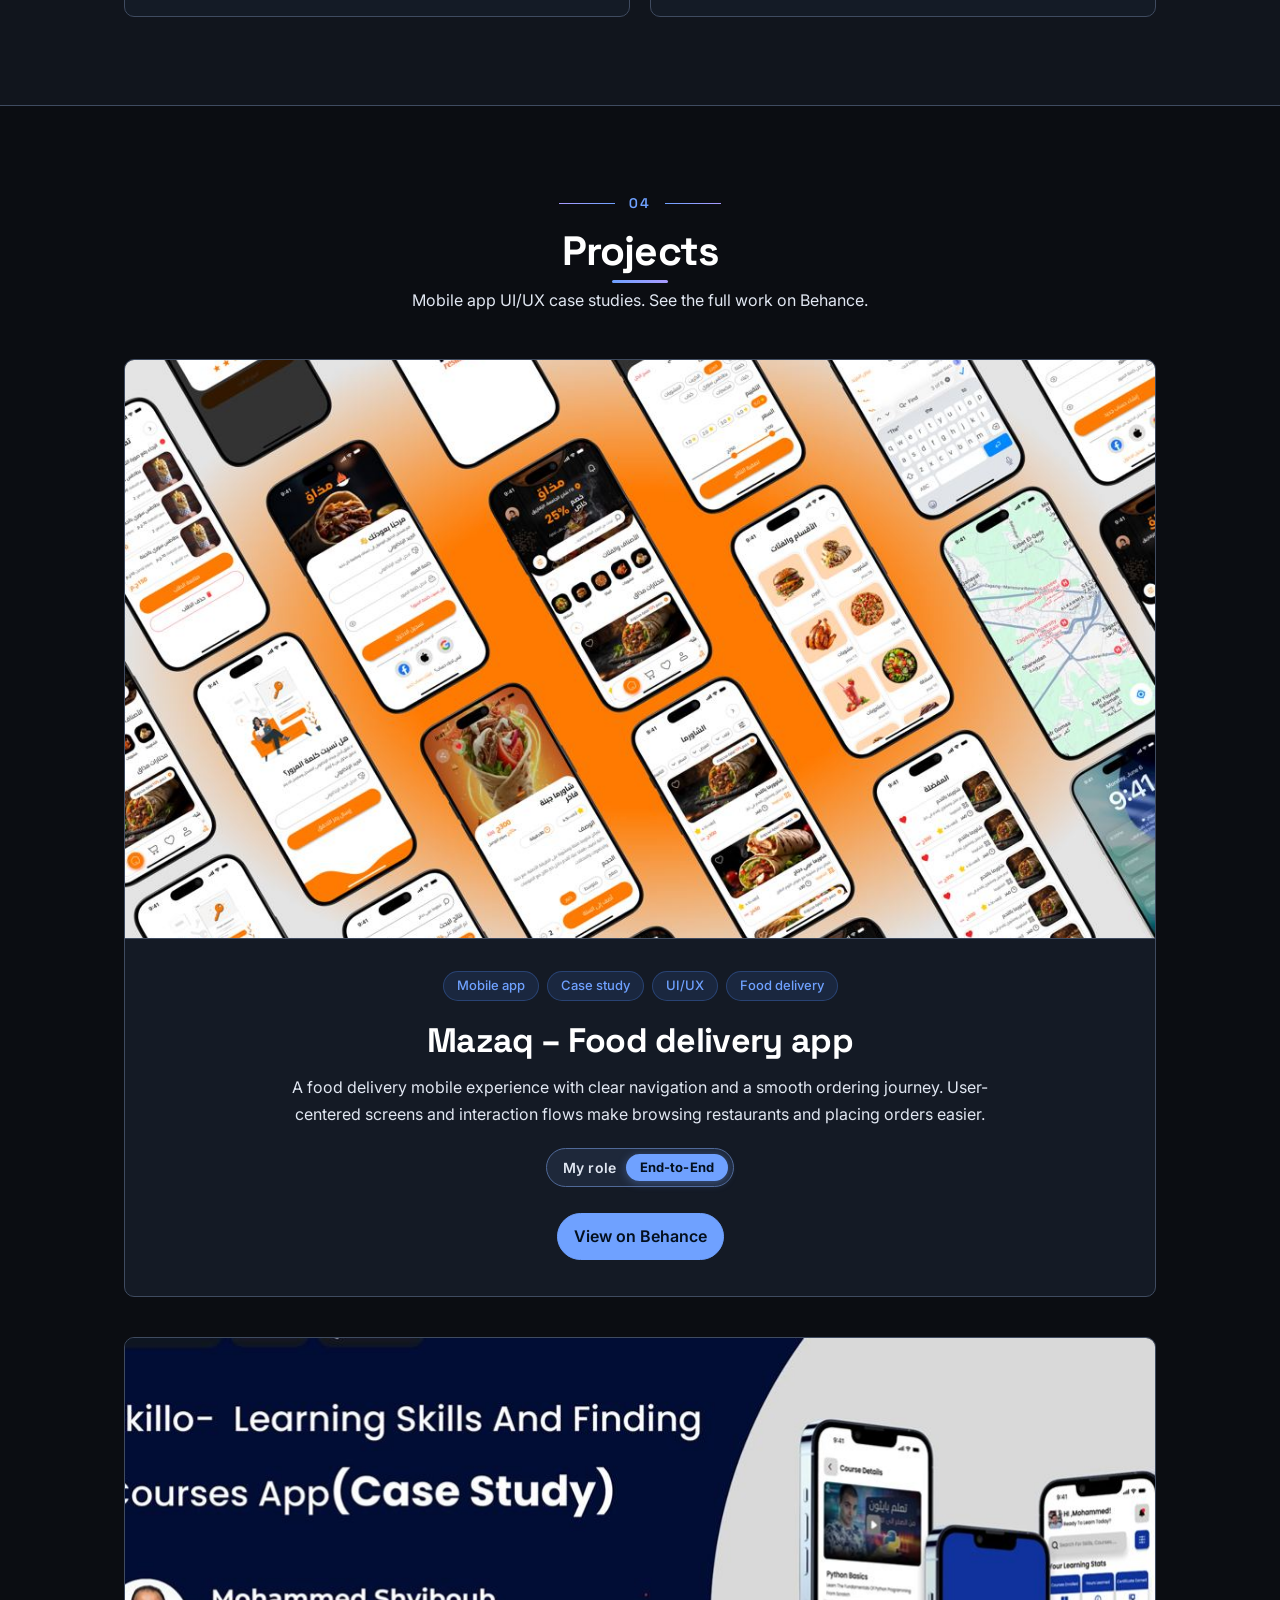
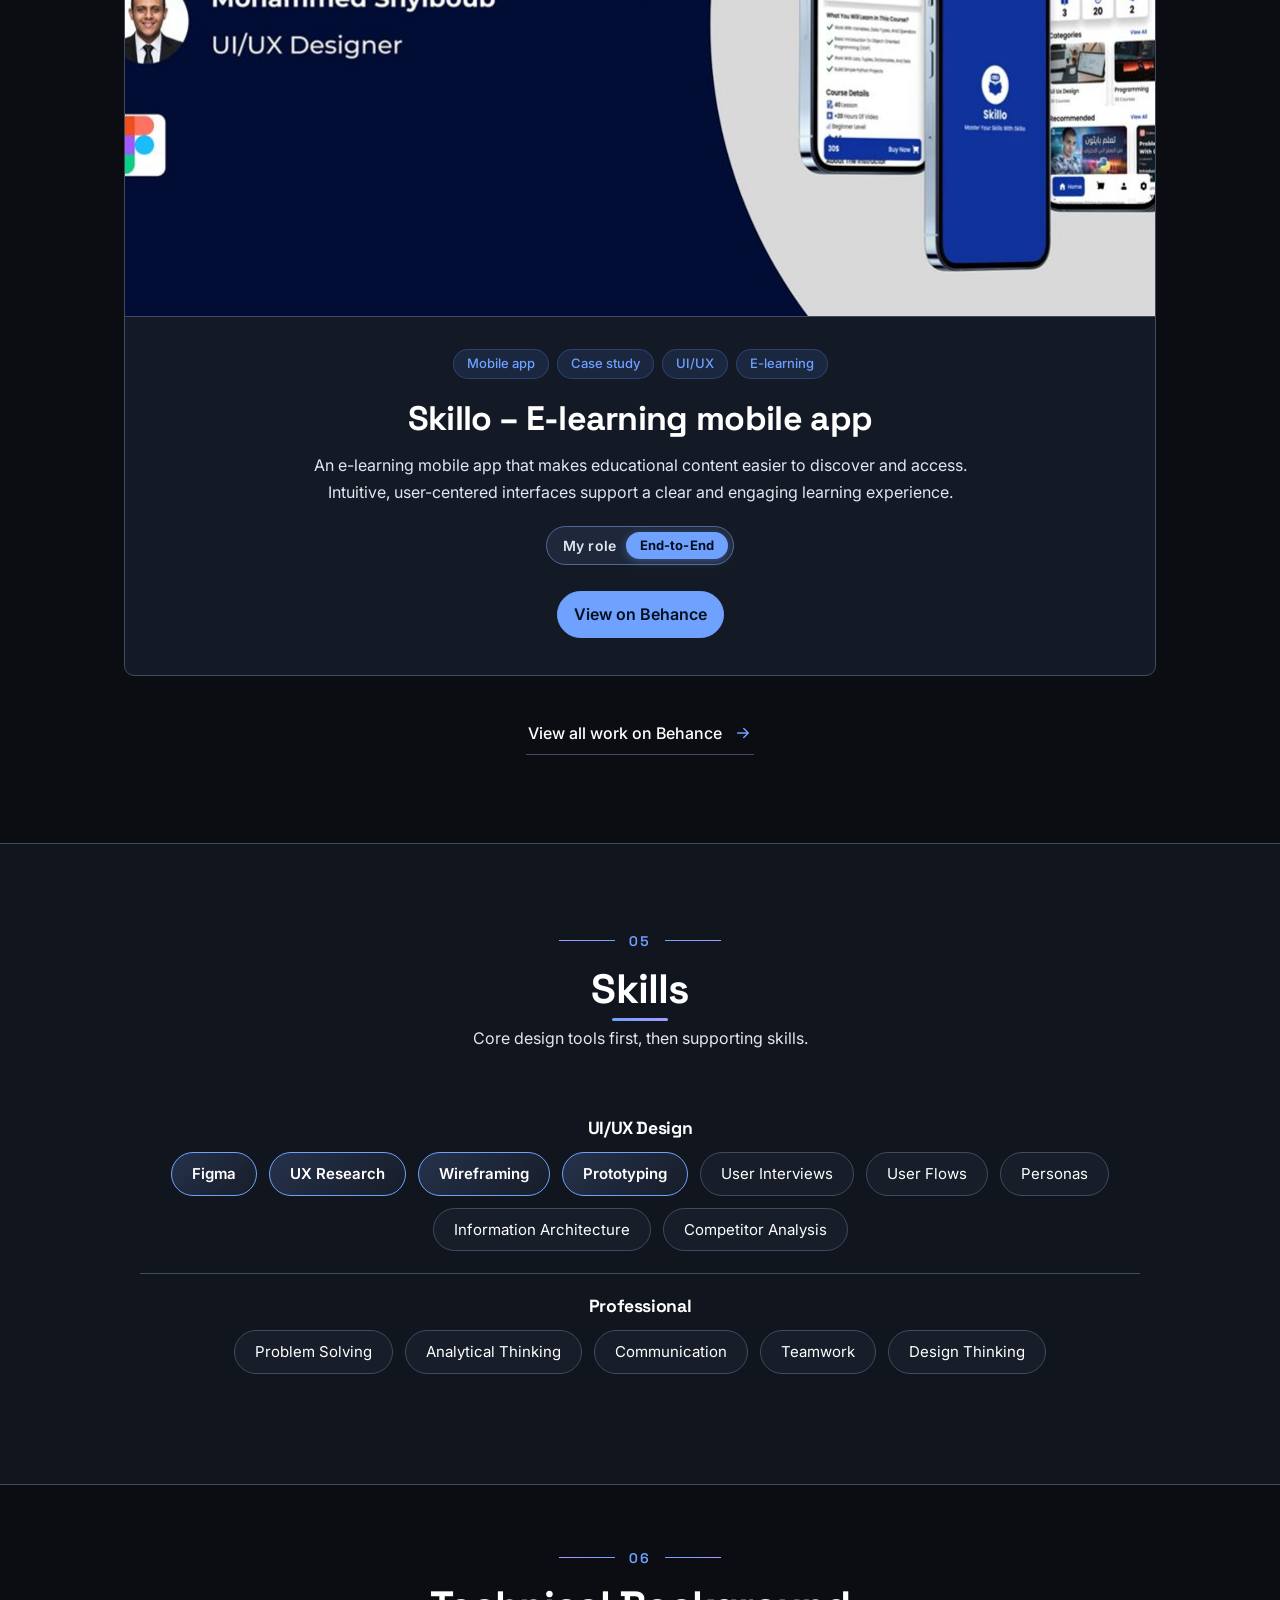
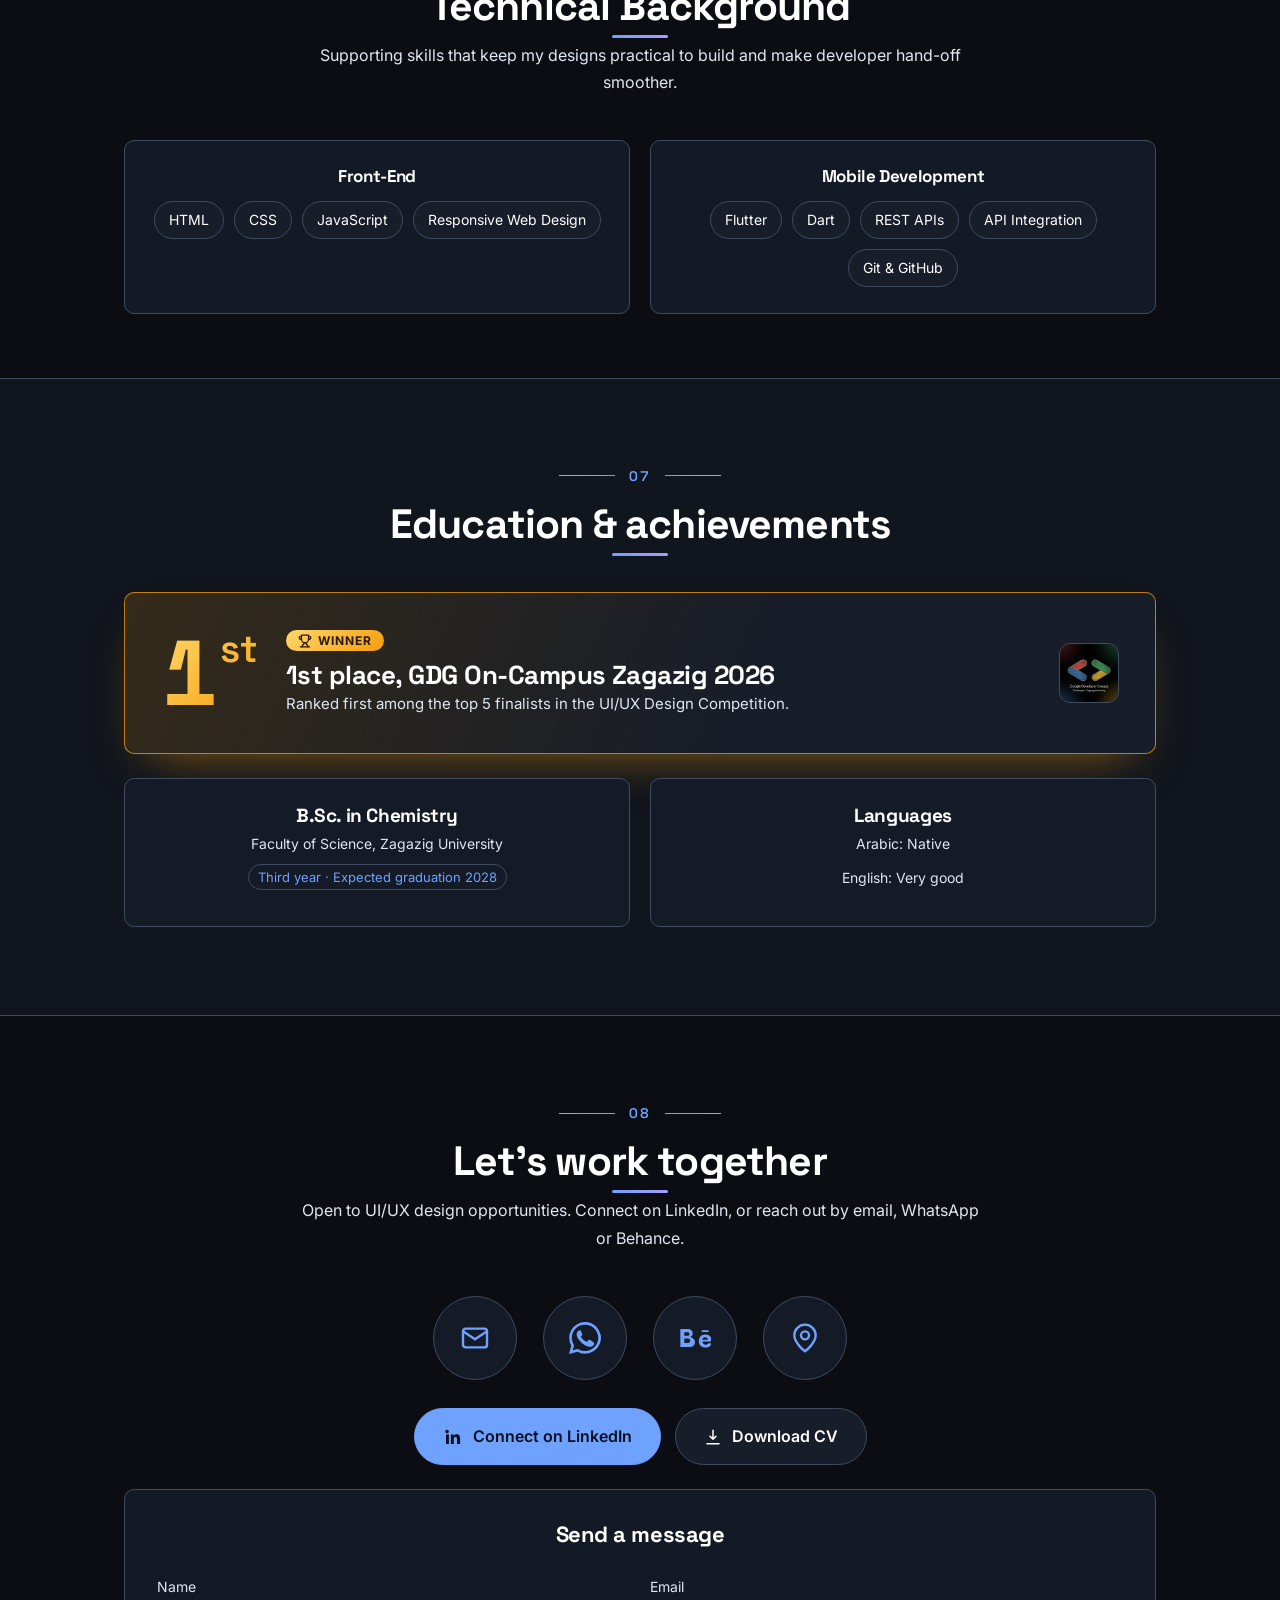
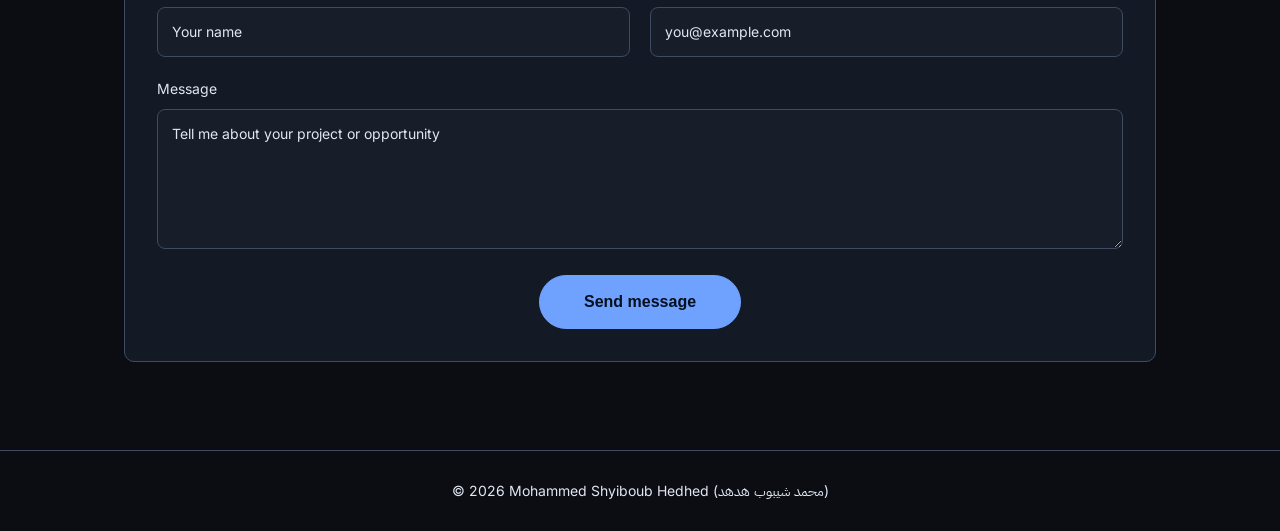
==== commit bcafa540: "Add files via upload" ====
--- a/index.html
+++ b/index.html
@@ -1,9 +1,15 @@
 <!doctype html>
 <html lang="en" dir="ltr">
   <head>
-    <meta name="google-site-verification" content="I2OF4bAolWEwbGdU4BHwBPYQkg1iwnmEWLjPMKQoPrQ" />
+    <meta
+      name="google-site-verification"
+      content="I2OF4bAolWEwbGdU4BHwBPYQkg1iwnmEWLjPMKQoPrQ"
+    />
     <meta charset="utf-8" />
-    <meta name="viewport" content="width=device-width, initial-scale=1, viewport-fit=cover" />
+    <meta
+      name="viewport"
+      content="width=device-width, initial-scale=1, viewport-fit=cover"
+    />
     <meta name="color-scheme" content="dark light" />
     <meta name="theme-color" content="#0B0D12" />
 
@@ -27,33 +33,162 @@
 
     <!-- ========== START: SEO (generated by build.js from seo.config.json; edit the config, not the output) ========== -->
     <title>Mohammed Shyiboub Hedhed | UI/UX Designer in Egypt</title>
-<meta name="description" content="Mohamed Shyiboub Hedhed is a UI/UX Designer in Egypt specializing in UX Research, User Interface Design, Wireframing, Prototyping and Figma. محمد شيبوب مصمم واجهات وتجربة مستخدم.">
-<meta name="keywords" content="Mohammed Shyiboub, Mohamed Shyiboub, Mohammed Shyiboub Hedhed, Mohammed Shyiboub portfolio, UI/UX designer Egypt, Figma designer, UX research, Wireframing, Prototyping, Sharqia">
-<meta name="author" content="Mohammed Shyiboub Hedhed">
-<meta name="robots" content="index,follow,max-image-preview:large,max-snippet:-1">
-<link rel="canonical" href="https://YOUR-DOMAIN.com/">
-<link rel="alternate" hreflang="en" href="https://YOUR-DOMAIN.com/">
-<link rel="alternate" hreflang="ar" href="https://YOUR-DOMAIN.com/ar/">
-<link rel="alternate" hreflang="x-default" href="https://YOUR-DOMAIN.com/">
-<meta property="og:type" content="website">
-<meta property="og:site_name" content="Mohammed Shyiboub Hedhed – Portfolio">
-<meta property="og:title" content="Mohammed Shyiboub Hedhed | UI/UX Designer in Egypt">
-<meta property="og:description" content="Mohamed Shyiboub Hedhed is a UI/UX Designer in Egypt specializing in UX Research, User Interface Design, Wireframing, Prototyping and Figma. محمد شيبوب مصمم واجهات وتجربة مستخدم.">
-<meta property="og:url" content="https://YOUR-DOMAIN.com/">
-<meta property="og:locale" content="en_US">
-<meta property="og:locale:alternate" content="ar_EG">
-<meta property="og:image" content="https://YOUR-DOMAIN.com/assets/images/profile.jpg">
-<meta property="og:image:width" content="520">
-<meta property="og:image:height" content="520">
-<meta property="og:image:alt" content="Mohammed Shyiboub Hedhed, UI/UX designer">
-<meta name="twitter:card" content="summary">
-<meta name="twitter:title" content="Mohammed Shyiboub Hedhed | UI/UX Designer in Egypt">
-<meta name="twitter:description" content="Mohamed Shyiboub Hedhed is a UI/UX Designer in Egypt specializing in UX Research, User Interface Design, Wireframing, Prototyping and Figma. محمد شيبوب مصمم واجهات وتجربة مستخدم.">
-<meta name="twitter:image" content="https://YOUR-DOMAIN.com/assets/images/profile.jpg">
-<link rel="icon" href="assets/favicon.svg" type="image/svg+xml">
-<link rel="icon" href="assets/favicon-48.png" type="image/png" sizes="48x48">
-<link rel="apple-touch-icon" href="assets/apple-touch-icon.png">
-<script type="application/ld+json">{"@context":"https://schema.org","@graph":[{"@type":"Person","@id":"https://YOUR-DOMAIN.com/#person","name":"Mohammed Shyiboub Hedhed","alternateName":["Mohamed Shyiboub","Mohammed Shyiboub","Mohamed Shyiboub Hedhed","محمد شيبوب"],"jobTitle":"UI/UX Designer","description":"Mohamed Shyiboub Hedhed is a UI/UX Designer in Egypt specializing in UX Research, User Interface Design, Wireframing, Prototyping and Figma. محمد شيبوب مصمم واجهات وتجربة مستخدم.","url":"https://YOUR-DOMAIN.com/","image":"https://YOUR-DOMAIN.com/assets/images/profile.jpg","sameAs":["https://www.linkedin.com/in/mohammed-shyiboub-hedhed","https://www.behance.net/mohammeshyibou"],"address":{"@type":"PostalAddress","addressLocality":"Minya Al Qamh","addressRegion":"Sharqia","addressCountry":"EG"},"knowsAbout":["Figma","UX Research","Wireframing","Prototyping","User Interviews","User Flows","Personas","Information Architecture","Competitor Analysis","HTML","CSS","JavaScript","Responsive Web Design","Flutter","Dart","REST APIs","API Integration","Git & GitHub"],"knowsLanguage":["ar","en"]},{"@type":"WebSite","@id":"https://YOUR-DOMAIN.com/#website","url":"https://YOUR-DOMAIN.com/","name":"Mohammed Shyiboub Hedhed – Portfolio","inLanguage":"en","publisher":{"@id":"https://YOUR-DOMAIN.com/#person"}},{"@type":"ProfilePage","@id":"https://YOUR-DOMAIN.com/#profile","url":"https://YOUR-DOMAIN.com/","name":"Mohammed Shyiboub Hedhed | UI/UX Designer in Egypt","description":"Mohamed Shyiboub Hedhed is a UI/UX Designer in Egypt specializing in UX Research, User Interface Design, Wireframing, Prototyping and Figma. محمد شيبوب مصمم واجهات وتجربة مستخدم.","inLanguage":"en","isPartOf":{"@id":"https://YOUR-DOMAIN.com/#website"},"mainEntity":{"@id":"https://YOUR-DOMAIN.com/#person"},"primaryImageOfPage":"https://YOUR-DOMAIN.com/assets/images/profile.jpg"},{"@type":"CreativeWork","name":"Mazaq – Food delivery app","description":"A food delivery mobile experience with clear navigation and a smooth ordering journey. User-centered screens and interaction flows make browsing restaurants and placing orders easier.","inLanguage":"en","author":{"@id":"https://YOUR-DOMAIN.com/#person"},"url":"https://www.behance.net/gallery/251943223/Mazaq-Food-Delivery-App-UXUI-Case-Study"},{"@type":"CreativeWork","name":"Skillo – E-learning mobile app","description":"An e-learning mobile app that makes educational content easier to discover and access. Intuitive, user-centered interfaces support a clear and engaging learning experience.","inLanguage":"en","author":{"@id":"https://YOUR-DOMAIN.com/#person"},"url":"https://www.behance.net/gallery/249426463/Skillo-App-Mobile-UIUX-Design-Case-Study"}]}</script>
+    <meta
+      name="description"
+      content="Mohamed Shyiboub Hedhed is a UI/UX Designer in Egypt specializing in UX Research, User Interface Design, Wireframing, Prototyping and Figma. محمد شيبوب مصمم واجهات وتجربة مستخدم."
+    />
+    <meta
+      name="keywords"
+      content="Mohammed Shyiboub, Mohamed Shyiboub, Mohammed Shyiboub Hedhed, Mohammed Shyiboub portfolio, UI/UX designer Egypt, Figma designer, UX research, Wireframing, Prototyping, Sharqia"
+    />
+    <meta name="author" content="Mohammed Shyiboub Hedhed" />
+    <meta
+      name="robots"
+      content="index,follow,max-image-preview:large,max-snippet:-1"
+    />
+    <link rel="canonical" href="https://YOUR-DOMAIN.com/" />
+    <link rel="alternate" hreflang="en" href="https://YOUR-DOMAIN.com/" />
+    <link rel="alternate" hreflang="ar" href="https://YOUR-DOMAIN.com/ar/" />
+    <link
+      rel="alternate"
+      hreflang="x-default"
+      href="https://YOUR-DOMAIN.com/"
+    />
+    <meta property="og:type" content="website" />
+    <meta
+      property="og:site_name"
+      content="Mohammed Shyiboub Hedhed – Portfolio"
+    />
+    <meta
+      property="og:title"
+      content="Mohammed Shyiboub Hedhed | UI/UX Designer in Egypt"
+    />
+    <meta
+      property="og:description"
+      content="Mohamed Shyiboub Hedhed is a UI/UX Designer in Egypt specializing in UX Research, User Interface Design, Wireframing, Prototyping and Figma. محمد شيبوب مصمم واجهات وتجربة مستخدم."
+    />
+    <meta property="og:url" content="https://YOUR-DOMAIN.com/" />
+    <meta property="og:locale" content="en_US" />
+    <meta property="og:locale:alternate" content="ar_EG" />
+    <meta
+      property="og:image"
+      content="https://YOUR-DOMAIN.com/assets/images/profile.jpg"
+    />
+    <meta property="og:image:width" content="520" />
+    <meta property="og:image:height" content="520" />
+    <meta
+      property="og:image:alt"
+      content="Mohammed Shyiboub Hedhed, UI/UX designer"
+    />
+    <meta name="twitter:card" content="summary" />
+    <meta
+      name="twitter:title"
+      content="Mohammed Shyiboub Hedhed | UI/UX Designer in Egypt"
+    />
+    <meta
+      name="twitter:description"
+      content="Mohamed Shyiboub Hedhed is a UI/UX Designer in Egypt specializing in UX Research, User Interface Design, Wireframing, Prototyping and Figma. محمد شيبوب مصمم واجهات وتجربة مستخدم."
+    />
+    <meta
+      name="twitter:image"
+      content="https://YOUR-DOMAIN.com/assets/images/profile.jpg"
+    />
+    <link rel="icon" href="assets/favicon.svg" type="image/svg+xml" />
+    <link
+      rel="icon"
+      href="assets/favicon-48.png"
+      type="image/png"
+      sizes="48x48"
+    />
+    <link rel="apple-touch-icon" href="assets/apple-touch-icon.png" />
+    <script type="application/ld+json">
+      {
+        "@context": "https://schema.org",
+        "@graph": [
+          {
+            "@type": "Person",
+            "@id": "https://YOUR-DOMAIN.com/#person",
+            "name": "Mohammed Shyiboub Hedhed",
+            "alternateName": [
+              "Mohamed Shyiboub",
+              "Mohammed Shyiboub",
+              "Mohamed Shyiboub Hedhed",
+              "محمد شيبوب"
+            ],
+            "jobTitle": "UI/UX Designer",
+            "description": "Mohamed Shyiboub Hedhed is a UI/UX Designer in Egypt specializing in UX Research, User Interface Design, Wireframing, Prototyping and Figma. محمد شيبوب مصمم واجهات وتجربة مستخدم.",
+            "url": "https://YOUR-DOMAIN.com/",
+            "image": "https://YOUR-DOMAIN.com/assets/images/profile.jpg",
+            "sameAs": [
+              "https://www.linkedin.com/in/mohammed-shyiboub-hedhed",
+              "https://www.behance.net/mohammeshyibou"
+            ],
+            "address": {
+              "@type": "PostalAddress",
+              "addressLocality": "Minya Al Qamh",
+              "addressRegion": "Sharqia",
+              "addressCountry": "EG"
+            },
+            "knowsAbout": [
+              "Figma",
+              "UX Research",
+              "Wireframing",
+              "Prototyping",
+              "User Interviews",
+              "User Flows",
+              "Personas",
+              "Information Architecture",
+              "Competitor Analysis",
+              "HTML",
+              "CSS",
+              "JavaScript",
+              "Responsive Web Design",
+              "Flutter",
+              "Dart",
+              "REST APIs",
+              "API Integration",
+              "Git & GitHub"
+            ],
+            "knowsLanguage": ["ar", "en"]
+          },
+          {
+            "@type": "WebSite",
+            "@id": "https://YOUR-DOMAIN.com/#website",
+            "url": "https://YOUR-DOMAIN.com/",
+            "name": "Mohammed Shyiboub Hedhed – Portfolio",
+            "inLanguage": "en",
+            "publisher": { "@id": "https://YOUR-DOMAIN.com/#person" }
+          },
+          {
+            "@type": "ProfilePage",
+            "@id": "https://YOUR-DOMAIN.com/#profile",
+            "url": "https://YOUR-DOMAIN.com/",
+            "name": "Mohammed Shyiboub Hedhed | UI/UX Designer in Egypt",
+            "description": "Mohamed Shyiboub Hedhed is a UI/UX Designer in Egypt specializing in UX Research, User Interface Design, Wireframing, Prototyping and Figma. محمد شيبوب مصمم واجهات وتجربة مستخدم.",
+            "inLanguage": "en",
+            "isPartOf": { "@id": "https://YOUR-DOMAIN.com/#website" },
+            "mainEntity": { "@id": "https://YOUR-DOMAIN.com/#person" },
+            "primaryImageOfPage": "https://YOUR-DOMAIN.com/assets/images/profile.jpg"
+          },
+          {
+            "@type": "CreativeWork",
+            "name": "Mazaq – Food delivery app",
+            "description": "A food delivery mobile experience with clear navigation and a smooth ordering journey. User-centered screens and interaction flows make browsing restaurants and placing orders easier.",
+            "inLanguage": "en",
+            "author": { "@id": "https://YOUR-DOMAIN.com/#person" },
+            "url": "https://www.behance.net/gallery/251943223/Mazaq-Food-Delivery-App-UXUI-Case-Study"
+          },
+          {
+            "@type": "CreativeWork",
+            "name": "Skillo – E-learning mobile app",
+            "description": "An e-learning mobile app that makes educational content easier to discover and access. Intuitive, user-centered interfaces support a clear and engaging learning experience.",
+            "inLanguage": "en",
+            "author": { "@id": "https://YOUR-DOMAIN.com/#person" },
+            "url": "https://www.behance.net/gallery/249426463/Skillo-App-Mobile-UIUX-Design-Case-Study"
+          }
+        ]
+      }
+    </script>
     <!-- ========== END: SEO ========== -->
 
     <!-- ========== START: Fonts ==========
@@ -108,7 +243,8 @@
             alt=""
             width="76"
             height="36"
-            decoding="async" /><img
+            decoding="async"
+          /><img
             class="lg-l"
             src="assets/logo-light.png"
             srcset="assets/logo-light-sm.png 240w, assets/logo-light.png 640w"
@@ -116,7 +252,9 @@
             alt=""
             width="76"
             height="36"
-            decoding="async" /><span data-i="brand">Mohammed Shyiboub</span></a>
+            decoding="async"
+          /><span data-i="brand">Mohammed Shyiboub</span></a
+        >
         <ul class="links" id="links">
           <li class="mo"><a href="#home" data-i="n1">Home</a></li>
           <li><a href="#about" data-i="n2">About</a></li>
@@ -129,7 +267,8 @@
         </ul>
         <div class="tools">
           <a class="nav-cta" href="#contact"
-            ><span data-i="nCta">Let’s talk</span><i aria-hidden="true"
+            ><span data-i="nCta">Let’s talk</span
+            ><i aria-hidden="true"
               ><svg
                 viewBox="0 0 24 24"
                 width="16"
@@ -143,7 +282,10 @@
               >
                 <path d="M7 17 17 7M8 7h9v9" /></svg></i
           ></a>
-          <div class="seg" dir="ltr"><span class="on" lang="en" aria-current="true">EN</span><a id="lang" href="ar/index.html" hreflang="ar" lang="ar">عربي</a></div>
+          <div class="seg" dir="ltr">
+            <span class="on" lang="en" aria-current="true">EN</span
+            ><a id="lang" href="ar/index.html" hreflang="ar" lang="ar">عربي</a>
+          </div>
           <button
             class="btn ico"
             id="theme"
@@ -178,7 +320,9 @@
               <path d="M21 12.8A9 9 0 1 1 11.2 3a7 7 0 0 0 9.8 9.8z" />
             </svg>
           </button>
-          <button class="btn" id="menu" aria-label="Menu" aria-expanded="false">☰</button>
+          <button class="btn" id="menu" aria-label="Menu" aria-expanded="false">
+            ☰
+          </button>
         </div>
       </div>
     </header>
@@ -189,7 +333,12 @@
     <div class="curtain" id="cur0" aria-hidden="true">
       <i></i><i></i
       ><b
-        ><img class="lg-d" src="assets/logo.png" alt="" width="320" height="152" /><img
+        ><img
+          class="lg-d"
+          src="assets/logo.png"
+          alt=""
+          width="320"
+          height="152" /><img
           class="lg-l"
           src="assets/logo-light.png"
           alt=""
@@ -205,7 +354,9 @@
     <div class="introv" id="iv" role="dialog" aria-label="UI/UX intro" hidden>
       <div class="ivstage" id="ivst"></div>
       <audio id="iva" preload="auto"></audio>
-      <div class="ivbar"><button class="ivs" id="ivs" type="button">Skip</button></div>
+      <div class="ivbar">
+        <button class="ivs" id="ivs" type="button">Skip</button>
+      </div>
     </div>
     <!-- ========== END: Intro video ========== -->
 
@@ -223,7 +374,8 @@
           <div>
             <!-- START: Availability badge: green pulsing dot + "Available for UI/UX opportunities" -->
             <div class="avail" role="status">
-              <i aria-hidden="true"></i><span data-i="av">Available for UI/UX opportunities</span>
+              <i aria-hidden="true"></i
+              ><span data-i="av">Available for UI/UX opportunities</span>
             </div>
             <!-- END: Availability badge -->
             <div class="sel">
@@ -232,10 +384,15 @@
               <em data-i="hug">UI/UX Designer</em>
             </div>
             <p class="rot"><span id="rot">User research</span></p>
-            <p class="lead" data-i="lead">I turn user research into clear flows, wireframes and Figma prototypes that are practical to build.</p>
+            <p class="lead" data-i="lead">
+              I turn user research into clear flows, wireframes and Figma
+              prototypes that are practical to build.
+            </p>
             <div class="cta">
               <a class="btn pri big" href="#projects"
-                ><span class="t-l" data-i="c1">View my case studies</span><span class="t-s" data-i="c1s">Case studies</span><svg
+                ><span class="t-l" data-i="c1">View my case studies</span
+                ><span class="t-s" data-i="c1s">Case studies</span
+                ><svg
                   class="ar"
                   viewBox="0 0 24 24"
                   width="18"
@@ -249,7 +406,8 @@
                 >
                   <path d="M5 12h14m-6-6 6 6-6 6" /></svg></a
               ><a class="btn out big" href="#contact"
-                ><span class="t-l" data-i="c2">Let’s work together</span><span class="t-s" data-i="nCta">Let’s talk</span></a
+                ><span class="t-l" data-i="c2">Let’s work together</span
+                ><span class="t-s" data-i="nCta">Let’s talk</span></a
               ><a
                 class="btn big"
                 href="assets/Mohammed_Shyiboub_Hedhed_CV.pdf"
@@ -267,13 +425,20 @@
                   aria-hidden="true"
                 >
                   <path d="M12 3v12m0 0-4-4m4 4 4-4M4 21h16" /></svg
-                ><span class="t-l" data-i="dCV">Download CV</span><span class="t-s" data-i="dCVs">CV</span></a>
+                ><span class="t-l" data-i="dCV">Download CV</span
+                ><span class="t-s" data-i="dCVs">CV</span></a
+              >
             </div>
           </div>
           <div class="photo">
-            <div class="aura" aria-hidden="true"><i class="g1"></i><i class="g2"></i></div>
+            <div class="aura" aria-hidden="true">
+              <i class="g1"></i><i class="g2"></i>
+            </div>
             <div class="orbit" aria-hidden="true"><i></i><i></i><i></i></div>
-            <span class="fl f1">Figma</span><span class="fl f2" data-i="fl4">User Flows</span><span class="fl f3" data-i="fl3">Prototyping</span><img
+            <span class="fl f1">Figma</span
+            ><span class="fl f2" data-i="fl4">User Flows</span
+            ><span class="fl f3" data-i="fl3">Prototyping</span
+            ><img
               src="assets/images/profile.jpg"
               alt="Mohammed Shyiboub Hedhed, UI/UX designer"
               width="300"
@@ -288,8 +453,41 @@
       <!-- ========== START: Skills marquee ==========
      Two rows of skill chips scrolling endlessly; filled by main.js. -->
       <div class="mq" dir="ltr">
-        <div class="mt" id="m1"><span>Figma</span><span>UX Research</span><span>Wireframing</span><span>Prototyping</span><span>User Interviews</span><span>User Flows</span><span>Personas</span><span>Information Architecture</span><span>Competitor Analysis</span><span>Figma</span><span>UX Research</span><span>Wireframing</span><span>Prototyping</span><span>User Interviews</span><span>User Flows</span><span>Personas</span><span>Information Architecture</span><span>Competitor Analysis</span><span>Figma</span><span>UX Research</span><span>Wireframing</span><span>Prototyping</span><span>User Interviews</span><span>User Flows</span><span>Personas</span><span>Information Architecture</span><span>Competitor Analysis</span><span>Figma</span><span>UX Research</span><span>Wireframing</span><span>Prototyping</span><span>User Interviews</span><span>User Flows</span><span>Personas</span><span>Information Architecture</span><span>Competitor Analysis</span></div>
-        <div class="mt rv2" id="m2"><span>Problem Solving</span><span>Analytical Thinking</span><span>Communication</span><span>Teamwork</span><span>Design Thinking</span><span>Problem Solving</span><span>Analytical Thinking</span><span>Communication</span><span>Teamwork</span><span>Design Thinking</span><span>Problem Solving</span><span>Analytical Thinking</span><span>Communication</span><span>Teamwork</span><span>Design Thinking</span><span>Problem Solving</span><span>Analytical Thinking</span><span>Communication</span><span>Teamwork</span><span>Design Thinking</span><span>Problem Solving</span><span>Analytical Thinking</span><span>Communication</span><span>Teamwork</span><span>Design Thinking</span><span>Problem Solving</span><span>Analytical Thinking</span><span>Communication</span><span>Teamwork</span><span>Design Thinking</span></div>
+        <div class="mt" id="m1">
+          <span>Figma</span><span>UX Research</span><span>Wireframing</span
+          ><span>Prototyping</span><span>User Interviews</span
+          ><span>User Flows</span><span>Personas</span
+          ><span>Information Architecture</span><span>Competitor Analysis</span
+          ><span>Figma</span><span>UX Research</span><span>Wireframing</span
+          ><span>Prototyping</span><span>User Interviews</span
+          ><span>User Flows</span><span>Personas</span
+          ><span>Information Architecture</span><span>Competitor Analysis</span
+          ><span>Figma</span><span>UX Research</span><span>Wireframing</span
+          ><span>Prototyping</span><span>User Interviews</span
+          ><span>User Flows</span><span>Personas</span
+          ><span>Information Architecture</span><span>Competitor Analysis</span
+          ><span>Figma</span><span>UX Research</span><span>Wireframing</span
+          ><span>Prototyping</span><span>User Interviews</span
+          ><span>User Flows</span><span>Personas</span
+          ><span>Information Architecture</span><span>Competitor Analysis</span>
+        </div>
+        <div class="mt rv2" id="m2">
+          <span>Problem Solving</span><span>Analytical Thinking</span
+          ><span>Communication</span><span>Teamwork</span
+          ><span>Design Thinking</span><span>Problem Solving</span
+          ><span>Analytical Thinking</span><span>Communication</span
+          ><span>Teamwork</span><span>Design Thinking</span
+          ><span>Problem Solving</span><span>Analytical Thinking</span
+          ><span>Communication</span><span>Teamwork</span
+          ><span>Design Thinking</span><span>Problem Solving</span
+          ><span>Analytical Thinking</span><span>Communication</span
+          ><span>Teamwork</span><span>Design Thinking</span
+          ><span>Problem Solving</span><span>Analytical Thinking</span
+          ><span>Communication</span><span>Teamwork</span
+          ><span>Design Thinking</span><span>Problem Solving</span
+          ><span>Analytical Thinking</span><span>Communication</span
+          ><span>Teamwork</span><span>Design Thinking</span>
+        </div>
       </div>
       <!-- ========== END: Skills marquee ========== -->
 
@@ -302,12 +500,28 @@
             <h2 data-i="aT">About me</h2>
           </div>
           <div class="about rv">
-            <div><p data-i="aP">UI/UX designer focused on user research, interviews and competitor analysis, turning findings into clear user flows, wireframes and Figma prototypes. A Front-End and Flutter background helps me design interfaces that are practical to build.</p></div>
+            <div>
+              <p data-i="aP">
+                UI/UX designer focused on user research, interviews and
+                competitor analysis, turning findings into clear user flows,
+                wireframes and Figma prototypes. A Front-End and Flutter
+                background helps me design interfaces that are practical to
+                build.
+              </p>
+            </div>
             <div class="facts">
-              <div><span data-i="fL">Location</span><b data-i="fLv">Minya Al Qamh, Sharqia Governorate, Egypt</b></div>
-              <div><span data-i="fR">Focus</span><b data-i="fRv">UI/UX Design</b></div>
-
-              <div><span data-i="fG">Languages</span><b data-i="fGv">Arabic, English</b></div>
+              <div>
+                <span data-i="fL">Location</span
+                ><b data-i="fLv">Minya Al Qamh, Sharqia Governorate, Egypt</b>
+              </div>
+              <div>
+                <span data-i="fR">Focus</span><b data-i="fRv">UI/UX Design</b>
+              </div>
+
+              <div>
+                <span data-i="fG">Languages</span
+                ><b data-i="fGv">Arabic, English</b>
+              </div>
             </div>
           </div>
         </div>
@@ -318,10 +532,22 @@
      Three animated counters: diploma hours, case studies and first place. -->
       <section class="stb">
         <div class="wrap stats rv">
-          <div><b data-n="63" aria-label="63">63</b><span data-i="s1">hours, UI/UX Design Diploma</span></div>
-          <div><b data-n="120" aria-label="120">120</b><span data-i="sF">hours, Flutter training at NTI Zagazig</span></div>
-          <div><b data-n="2" aria-label="2">2</b><span data-i="s2">mobile app case studies</span></div>
-          <div><b data-n="1" aria-label="1">1</b><span data-i="s3">first place, GDG UI/UX competition</span></div>
+          <div>
+            <b data-n="63" aria-label="63">63</b
+            ><span data-i="s1">hours, UI/UX Design Diploma</span>
+          </div>
+          <div>
+            <b data-n="120" aria-label="120">120</b
+            ><span data-i="sF">hours, Flutter training at NTI Zagazig</span>
+          </div>
+          <div>
+            <b data-n="2" aria-label="2">2</b
+            ><span data-i="s2">mobile app case studies</span>
+          </div>
+          <div>
+            <b data-n="1" aria-label="1">1</b
+            ><span data-i="s3">first place, GDG UI/UX competition</span>
+          </div>
         </div>
       </section>
       <!-- ========== END: Stats strip ========== -->
@@ -333,7 +559,10 @@
           <div class="sh rv">
             <div class="num" aria-hidden="true"><b>02</b><i></i></div>
             <h2 data-i="vT">Services</h2>
-            <p data-i="vS">Design that starts with real users and ends with something developers can build.</p>
+            <p data-i="vS">
+              Design that starts with real users and ends with something
+              developers can build.
+            </p>
           </div>
           <div class="svgrid">
             <article class="card sv rv">
@@ -364,9 +593,15 @@
                 </svg>
               </div>
               <h3 data-i="v1T">Mobile app design</h3>
-              <p data-i="v1D">Intuitive iOS and Android interfaces, from the first wireframes to polished, interactive Figma prototypes.</p>
+              <p data-i="v1D">
+                Intuitive iOS and Android interfaces, from the first wireframes
+                to polished, interactive Figma prototypes.
+              </p>
               <div class="svt">
-                <span data-i="v1a">User flows</span><span data-i="v1b">Wireframes</span><span data-i="v1c">UI kits</span><span data-i="v1d">Prototypes</span>
+                <span data-i="v1a">User flows</span
+                ><span data-i="v1b">Wireframes</span
+                ><span data-i="v1c">UI kits</span
+                ><span data-i="v1d">Prototypes</span>
               </div>
             </article>
             <article class="card sv rv">
@@ -397,9 +632,15 @@
                 </svg>
               </div>
               <h3 data-i="v2T">Website design</h3>
-              <p data-i="v2D">Responsive websites and landing pages with clear structure, strong visual hierarchy and a smooth experience on every screen.</p>
+              <p data-i="v2D">
+                Responsive websites and landing pages with clear structure,
+                strong visual hierarchy and a smooth experience on every screen.
+              </p>
               <div class="svt">
-                <span data-i="v2a">Responsive layouts</span><span data-i="v2b">Landing pages</span><span data-i="v2c">Design systems</span><span data-i="v2d">Developer handoff</span>
+                <span data-i="v2a">Responsive layouts</span
+                ><span data-i="v2b">Landing pages</span
+                ><span data-i="v2c">Design systems</span
+                ><span data-i="v2d">Developer handoff</span>
               </div>
             </article>
             <article class="card sv rv">
@@ -432,9 +673,15 @@
                 </svg>
               </div>
               <h3 data-i="v3T">Dashboard design</h3>
-              <p data-i="v3D">Clear, data-rich dashboards and admin panels that make complex information easy to scan, compare and act on.</p>
+              <p data-i="v3D">
+                Clear, data-rich dashboards and admin panels that make complex
+                information easy to scan, compare and act on.
+              </p>
               <div class="svt">
-                <span data-i="v3a">Data visualization</span><span data-i="v3b">Admin panels</span><span data-i="v3c">Tables &amp; filters</span><span data-i="v3d">Information architecture</span>
+                <span data-i="v3a">Data visualization</span
+                ><span data-i="v3b">Admin panels</span
+                ><span data-i="v3c">Tables &amp; filters</span
+                ><span data-i="v3d">Information architecture</span>
               </div>
             </article>
             <article class="card sv sv4 rv">
@@ -461,7 +708,9 @@
                     stroke-linejoin="round"
                     aria-hidden="true"
                   >
-                    <path d="M14 3H7a2 2 0 0 0-2 2v14a2 2 0 0 0 2 2h10a2 2 0 0 0 2-2V8z" />
+                    <path
+                      d="M14 3H7a2 2 0 0 0-2 2v14a2 2 0 0 0 2 2h10a2 2 0 0 0 2-2V8z"
+                    />
                     <path d="M14 3v5h5M9 13h6M9 17h4" />
                   </svg>
                 </div>
@@ -470,7 +719,11 @@
                   <h3 data-i="v4T">UX case study</h3>
                 </div>
               </div>
-              <p data-i="v4D">A professionally documented case study that tells the full story behind a design: the problem, the research, the decisions and the result.</p>
+              <p data-i="v4D">
+                A professionally documented case study that tells the full story
+                behind a design: the problem, the research, the decisions and
+                the result.
+              </p>
               <ol class="proc">
                 <li>
                   <b aria-hidden="true">1</b>
@@ -507,7 +760,8 @@
           </div>
           <div class="svc rv">
             <a class="btn pri big" href="#contact"
-              ><span data-i="vC">Start a project</span><svg
+              ><span data-i="vC">Start a project</span
+              ><svg
                 viewBox="0 0 24 24"
                 width="16"
                 height="16"
@@ -532,13 +786,197 @@
           <div class="sh rv">
             <div class="num" aria-hidden="true"><b>03</b><i></i></div>
             <h2 data-i="eT">Experience &amp; training</h2>
-            <p data-i="eS">UI/UX practice and training, backed by front-end and mobile development.</p>
-          </div>
-          <div class="tl" id="tl"><div class="card rv now hl"><div class="ch"><img class="lg" src="assets/logos/creativa.png" alt="" width="60" height="60" loading="lazy"><div class="ct"><h3>UI/UX Design Trainee</h3><div class="meta"><span>Creativa Innovation Hubs, Mansoura</span><span>Oct 2026 – Present</span></div></div></div><p>Practice user-centered design through research, user interviews, and competitor analysis. Translate findings into user flows, wireframes, and Figma interface concepts.</p></div><div class="card rv now hl"><div class="ch"><img class="lg" src="assets/logos/creativa.png" alt="" width="60" height="60" loading="lazy"><div class="ct"><h3>Front-End Development Diploma</h3><div class="meta"><span>Creativa Innovation Hubs, Zagazig</span><span>Sep 2026 – Present</span></div></div></div><p>Building front-end foundations with HTML, CSS, and JavaScript, focused on responsive layouts and collaboration on modern web interfaces.</p></div><div class="card rv hl"><div class="ch"><img class="lg" src="assets/logos/humavolve.png" alt="" width="60" height="60" loading="lazy"><div class="ct"><h3>UI/UX Design Bootcamp Trainee</h3><div class="meta"><span>Huma Volve</span><span>Sep 2026</span></div></div></div><p>Focused bootcamp to strengthen practical design knowledge, applying user-centered thinking to interface and experience design tasks.</p></div><div class="card rv hl"><div class="ch"><img class="lg" src="assets/logos/creativa.png" alt="" width="60" height="60" loading="lazy"><div class="ct"><h3>UI/UX Design Diploma</h3><div class="meta"><span>Creativa Innovation Hubs</span><span>Nov 2025 – Feb 2026</span><span class="tag"><span class="cn" data-c="63">63</span> hours</span></div></div></div><p>Covered user research, interviews, competitor analysis, personas, user stories, and information architecture. Practiced user flows, card sorting, wireframing, and Figma components.</p></div><div class="card rv hl"><div class="ch"><img class="lg" src="assets/logos/nti.png" alt="" width="60" height="60" loading="lazy"><div class="ct"><h3>Flutter Mobile Development Trainee</h3><div class="meta"><span>NTI, Zagazig</span><span>Apr 2026 – May 2026</span><span class="tag"><span class="cn" data-c="120">120</span> hours</span></div></div></div><p>Covered Dart, OOP, Flutter UI, state management, and MVVM. Worked with REST APIs, JSON, authentication, Git, and GitHub while building mobile app projects.</p></div></div>
+            <p data-i="eS">
+              UI/UX practice and training, backed by front-end and mobile
+              development.
+            </p>
+          </div>
+          <div class="tl" id="tl">
+            <div class="card rv now hl">
+              <div class="ch">
+                <img
+                  class="lg"
+                  src="assets/logos/creativa.png"
+                  alt=""
+                  width="60"
+                  height="60"
+                  loading="lazy"
+                />
+                <div class="ct">
+                  <h3>UI/UX Design Trainee</h3>
+                  <div class="meta">
+                    <span>Creativa Innovation Hubs, Mansoura</span
+                    ><span>Oct 2026 – Present</span>
+                  </div>
+                </div>
+              </div>
+              <p>
+                Practice user-centered design through research, user interviews,
+                and competitor analysis. Translate findings into user flows,
+                wireframes, and Figma interface concepts.
+              </p>
+            </div>
+            <div class="card rv now hl">
+              <div class="ch">
+                <img
+                  class="lg"
+                  src="assets/logos/creativa.png"
+                  alt=""
+                  width="60"
+                  height="60"
+                  loading="lazy"
+                />
+                <div class="ct">
+                  <h3>Front-End Development Diploma</h3>
+                  <div class="meta">
+                    <span>Creativa Innovation Hubs, Zagazig</span
+                    ><span>Sep 2026 – Present</span>
+                  </div>
+                </div>
+              </div>
+              <p>
+                Building front-end foundations with HTML, CSS, and JavaScript,
+                focused on responsive layouts and collaboration on modern web
+                interfaces.
+              </p>
+            </div>
+            <div class="card rv hl">
+              <div class="ch">
+                <img
+                  class="lg"
+                  src="assets/logos/humavolve.png"
+                  alt=""
+                  width="60"
+                  height="60"
+                  loading="lazy"
+                />
+                <div class="ct">
+                  <h3>UI/UX Design Bootcamp Trainee</h3>
+                  <div class="meta">
+                    <span>Huma Volve</span><span>Sep 2026</span>
+                  </div>
+                </div>
+              </div>
+              <p>
+                Focused bootcamp to strengthen practical design knowledge,
+                applying user-centered thinking to interface and experience
+                design tasks.
+              </p>
+            </div>
+            <div class="card rv hl">
+              <div class="ch">
+                <img
+                  class="lg"
+                  src="assets/logos/creativa.png"
+                  alt=""
+                  width="60"
+                  height="60"
+                  loading="lazy"
+                />
+                <div class="ct">
+                  <h3>UI/UX Design Diploma</h3>
+                  <div class="meta">
+                    <span>Creativa Innovation Hubs</span
+                    ><span>Nov 2025 – Feb 2026</span
+                    ><span class="tag"
+                      ><span class="cn" data-c="63">63</span> hours</span
+                    >
+                  </div>
+                </div>
+              </div>
+              <p>
+                Covered user research, interviews, competitor analysis,
+                personas, user stories, and information architecture. Practiced
+                user flows, card sorting, wireframing, and Figma components.
+              </p>
+            </div>
+            <div class="card rv hl">
+              <div class="ch">
+                <img
+                  class="lg"
+                  src="assets/logos/nti.png"
+                  alt=""
+                  width="60"
+                  height="60"
+                  loading="lazy"
+                />
+                <div class="ct">
+                  <h3>Flutter Mobile Development Trainee</h3>
+                  <div class="meta">
+                    <span>NTI, Zagazig</span><span>Apr 2026 – May 2026</span
+                    ><span class="tag"
+                      ><span class="cn" data-c="120">120</span> hours</span
+                    >
+                  </div>
+                </div>
+              </div>
+              <p>
+                Covered Dart, OOP, Flutter UI, state management, and MVVM.
+                Worked with REST APIs, JSON, authentication, Git, and GitHub
+                while building mobile app projects.
+              </p>
+            </div>
+          </div>
           <div class="sh" style="margin-top: 64px">
-            <h3 data-i="cT" style="font-size: 24px">Courses &amp; short programs</h3>
-          </div>
-          <div class="cols" id="courses"><div class="card rv hl"><div class="ch"><img class="lg" src="assets/logos/creativa.png" alt="" width="60" height="60" loading="lazy"><div class="ct"><h3>Freelancing Program</h3><div class="meta"><span>Creativa Innovation Hubs, Zagazig</span><span>February 2026</span><span class="tag"><span class="cn" data-c="21">21</span> hours</span></div></div></div><p>Freelancing fundamentals, portfolio building, client and project management basics, LinkedIn profile optimization, and finding clients on freelance platforms.</p></div><div class="card rv hl"><div class="ch"><img class="lg" src="assets/logos/creativa.png" alt="" width="60" height="60" loading="lazy"><div class="ct"><h3>Career Development Program</h3><div class="meta"><span>Creativa Innovation Hubs, Zagazig</span><span>January 2026</span><span class="tag"><span class="cn" data-c="28">28</span> hours</span></div></div></div><p>Career-readiness and professional development skills, including presenting skills and preparing for professional opportunities.</p></div></div>
+            <h3 data-i="cT" style="font-size: 24px">
+              Courses &amp; short programs
+            </h3>
+          </div>
+          <div class="cols" id="courses">
+            <div class="card rv hl">
+              <div class="ch">
+                <img
+                  class="lg"
+                  src="assets/logos/creativa.png"
+                  alt=""
+                  width="60"
+                  height="60"
+                  loading="lazy"
+                />
+                <div class="ct">
+                  <h3>Freelancing Program</h3>
+                  <div class="meta">
+                    <span>Creativa Innovation Hubs, Zagazig</span
+                    ><span>February 2026</span
+                    ><span class="tag"
+                      ><span class="cn" data-c="21">21</span> hours</span
+                    >
+                  </div>
+                </div>
+              </div>
+              <p>
+                Freelancing fundamentals, portfolio building, client and project
+                management basics, LinkedIn profile optimization, and finding
+                clients on freelance platforms.
+              </p>
+            </div>
+            <div class="card rv hl">
+              <div class="ch">
+                <img
+                  class="lg"
+                  src="assets/logos/creativa.png"
+                  alt=""
+                  width="60"
+                  height="60"
+                  loading="lazy"
+                />
+                <div class="ct">
+                  <h3>Career Development Program</h3>
+                  <div class="meta">
+                    <span>Creativa Innovation Hubs, Zagazig</span
+                    ><span>January 2026</span
+                    ><span class="tag"
+                      ><span class="cn" data-c="28">28</span> hours</span
+                    >
+                  </div>
+                </div>
+              </div>
+              <p>
+                Career-readiness and professional development skills, including
+                presenting skills and preparing for professional opportunities.
+              </p>
+            </div>
+          </div>
         </div>
       </section>
       <!-- ========== END: Experience & training section (#experience) ========== -->
@@ -550,7 +988,9 @@
           <div class="sh rv">
             <div class="num" aria-hidden="true"><b>04</b><i></i></div>
             <h2 data-i="pT">Projects</h2>
-            <p data-i="pS">Mobile app UI/UX case studies. See the full work on Behance.</p>
+            <p data-i="pS">
+              Mobile app UI/UX case studies. See the full work on Behance.
+            </p>
           </div>
           <div class="proj">
             <article class="card rv">
@@ -562,19 +1002,32 @@
                 ><img
                   src="assets/images/project-mazaq.jpg"
                   alt="Mazaq food delivery app UI/UX screens"
-                  loading="lazy" /><span class="vw" data-i="pV">View case study</span></a>
+                  loading="lazy"
+                /><span class="vw" data-i="pV">View case study</span></a
+              >
               <div class="pb">
-                <div class="pt" data-t="0"><span>Mobile app</span><span>Case study</span><span>UI/UX</span><span>Food delivery</span></div>
+                <div class="pt" data-t="0">
+                  <span>Mobile app</span><span>Case study</span
+                  ><span>UI/UX</span><span>Food delivery</span>
+                </div>
                 <h3 data-i="p1T">Mazaq – Food delivery app</h3>
-                <p data-i="p1D">A food delivery mobile experience with clear navigation and a smooth ordering journey. User-centered screens and interaction flows make browsing restaurants and placing orders easier.</p>
-                <p class="prole"><span data-i="pRl">My role</span><b data-i="pRv">End-to-End</b></p>
+                <p data-i="p1D">
+                  A food delivery mobile experience with clear navigation and a
+                  smooth ordering journey. User-centered screens and interaction
+                  flows make browsing restaurants and placing orders easier.
+                </p>
+                <p class="prole">
+                  <span data-i="pRl">My role</span
+                  ><b data-i="pRv">End-to-End</b>
+                </p>
                 <a
                   class="btn pri"
                   href="https://www.behance.net/gallery/251943223/Mazaq-Food-Delivery-App-UXUI-Case-Study"
                   target="_blank"
                   rel="noopener"
                   data-i="pB"
-                >View on Behance</a>
+                  >View on Behance</a
+                >
               </div>
             </article>
             <article class="card rv">
@@ -586,19 +1039,32 @@
                 ><img
                   src="assets/images/project-skillo.jpg"
                   alt="Skillo e-learning app UI/UX screens"
-                  loading="lazy" /><span class="vw" data-i="pV">View case study</span></a>
+                  loading="lazy"
+                /><span class="vw" data-i="pV">View case study</span></a
+              >
               <div class="pb">
-                <div class="pt" data-t="1"><span>Mobile app</span><span>Case study</span><span>UI/UX</span><span>E-learning</span></div>
+                <div class="pt" data-t="1">
+                  <span>Mobile app</span><span>Case study</span
+                  ><span>UI/UX</span><span>E-learning</span>
+                </div>
                 <h3 data-i="p2T">Skillo – E-learning mobile app</h3>
-                <p data-i="p2D">An e-learning mobile app that makes educational content easier to discover and access. Intuitive, user-centered interfaces support a clear and engaging learning experience.</p>
-                <p class="prole"><span data-i="pRl">My role</span><b data-i="pRv">End-to-End</b></p>
+                <p data-i="p2D">
+                  An e-learning mobile app that makes educational content easier
+                  to discover and access. Intuitive, user-centered interfaces
+                  support a clear and engaging learning experience.
+                </p>
+                <p class="prole">
+                  <span data-i="pRl">My role</span
+                  ><b data-i="pRv">End-to-End</b>
+                </p>
                 <a
                   class="btn pri"
                   href="https://www.behance.net/gallery/249426463/Skillo-App-Mobile-UIUX-Design-Case-Study"
                   target="_blank"
                   rel="noopener"
                   data-i="pB"
-                >View on Behance</a>
+                  >View on Behance</a
+                >
               </div>
             </article>
           </div>
@@ -609,7 +1075,8 @@
               href="https://www.behance.net/mohammeshyibou"
               target="_blank"
               rel="noopener"
-              ><span data-i="pAll">View all work on Behance</span><svg
+              ><span data-i="pAll">View all work on Behance</span
+              ><svg
                 viewBox="0 0 24 24"
                 width="18"
                 height="18"
@@ -637,7 +1104,27 @@
             <h2 data-i="sT">Skills</h2>
             <p data-i="sS">Core design tools first, then supporting skills.</p>
           </div>
-          <div class="sk" id="sk"><div class="skr rv"><h3>UI/UX Design</h3><div class="skc"><span class="pr">Figma</span><span class="pr">UX Research</span><span class="pr">Wireframing</span><span class="pr">Prototyping</span><span>User Interviews</span><span>User Flows</span><span>Personas</span><span>Information Architecture</span><span>Competitor Analysis</span></div></div><div class="skr rv"><h3>Professional</h3><div class="skc"><span>Problem Solving</span><span>Analytical Thinking</span><span>Communication</span><span>Teamwork</span><span>Design Thinking</span></div></div></div>
+          <div class="sk" id="sk">
+            <div class="skr rv">
+              <h3>UI/UX Design</h3>
+              <div class="skc">
+                <span class="pr">Figma</span><span class="pr">UX Research</span
+                ><span class="pr">Wireframing</span
+                ><span class="pr">Prototyping</span><span>User Interviews</span
+                ><span>User Flows</span><span>Personas</span
+                ><span>Information Architecture</span
+                ><span>Competitor Analysis</span>
+              </div>
+            </div>
+            <div class="skr rv">
+              <h3>Professional</h3>
+              <div class="skc">
+                <span>Problem Solving</span><span>Analytical Thinking</span
+                ><span>Communication</span><span>Teamwork</span
+                ><span>Design Thinking</span>
+              </div>
+            </div>
+          </div>
         </div>
       </section>
       <!-- ========== END: Skills section (#skills) ========== -->
@@ -649,9 +1136,27 @@
           <div class="sh rv">
             <div class="num" aria-hidden="true"><b>06</b><i></i></div>
             <h2 data-i="tT">Technical Background</h2>
-            <p data-i="tS">Supporting skills that keep my designs practical to build and make developer hand-off smoother.</p>
-          </div>
-          <div class="tk" id="tk"><div class="card rv"><h3>Front-End</h3><div class="skc"><span>HTML</span><span>CSS</span><span>JavaScript</span><span>Responsive Web Design</span></div></div><div class="card rv"><h3>Mobile Development</h3><div class="skc"><span>Flutter</span><span>Dart</span><span>REST APIs</span><span>API Integration</span><span>Git &amp; GitHub</span></div></div></div>
+            <p data-i="tS">
+              Supporting skills that keep my designs practical to build and make
+              developer hand-off smoother.
+            </p>
+          </div>
+          <div class="tk" id="tk">
+            <div class="card rv">
+              <h3>Front-End</h3>
+              <div class="skc">
+                <span>HTML</span><span>CSS</span><span>JavaScript</span
+                ><span>Responsive Web Design</span>
+              </div>
+            </div>
+            <div class="card rv">
+              <h3>Mobile Development</h3>
+              <div class="skc">
+                <span>Flutter</span><span>Dart</span><span>REST APIs</span
+                ><span>API Integration</span><span>Git &amp; GitHub</span>
+              </div>
+            </div>
+          </div>
         </div>
       </section>
       <!-- ========== END: Technical Background section (#technical) ========== -->
@@ -665,7 +1170,10 @@
             <h2 data-i="dT">Education &amp; achievements</h2>
           </div>
           <div class="card ach rv">
-            <strong><span data-n="1" aria-label="1">1</span><sup data-i="ord">st</sup></strong>
+            <strong
+              ><span data-n="1" aria-label="1">1</span
+              ><sup data-i="ord">st</sup></strong
+            >
             <div>
               <span class="eb"
                 ><svg
@@ -682,12 +1190,20 @@
                   <path d="M6 9H4.5a2.5 2.5 0 0 1 0-5H6" />
                   <path d="M18 9h1.5a2.5 2.5 0 0 0 0-5H18" />
                   <path d="M4 22h16" />
-                  <path d="M10 14.66V17c0 .55-.47.98-.97 1.21C7.85 18.75 7 20.24 7 22" />
-                  <path d="M14 14.66V17c0 .55.47.98.97 1.21C16.15 18.75 17 20.24 17 22" />
+                  <path
+                    d="M10 14.66V17c0 .55-.47.98-.97 1.21C7.85 18.75 7 20.24 7 22"
+                  />
+                  <path
+                    d="M14 14.66V17c0 .55.47.98.97 1.21C16.15 18.75 17 20.24 17 22"
+                  />
                   <path d="M18 2H6v7a6 6 0 0 0 12 0V2Z" /></svg
-                ><span data-i="gK">Winner</span></span>
+                ><span data-i="gK">Winner</span></span
+              >
               <h3 data-i="gT">1st place, GDG On-Campus Zagazig 2026</h3>
-              <p data-i="gD">Ranked first among the top 5 finalists in the UI/UX Design Competition.</p>
+              <p data-i="gD">
+                Ranked first among the top 5 finalists in the UI/UX Design
+                Competition.
+              </p>
             </div>
             <img
               class="lg gl"
@@ -702,13 +1218,18 @@
             <div class="card">
               <h3 data-i="dDeg">B.Sc. in Chemistry</h3>
               <div class="meta">
-                <span data-i="dUni">Faculty of Science, Zagazig University</span><span class="tag" data-i="dYr">Third year · Expected graduation 2028</span>
+                <span data-i="dUni">Faculty of Science, Zagazig University</span
+                ><span class="tag" data-i="dYr"
+                  >Third year · Expected graduation 2028</span
+                >
               </div>
             </div>
             <div class="card">
               <h3 data-i="lT">Languages</h3>
               <div class="meta"><span data-i="l1">Arabic: Native</span></div>
-              <div class="meta"><span data-i="l2">English: Very good</span></div>
+              <div class="meta">
+                <span data-i="l2">English: Very good</span>
+              </div>
             </div>
           </div>
         </div>
@@ -722,7 +1243,10 @@
           <div class="sh rv">
             <div class="num" aria-hidden="true"><b>08</b><i></i></div>
             <h2 data-i="kT">Let’s work together</h2>
-            <p data-i="kS">Open to UI/UX design opportunities. Connect on LinkedIn, or reach out by email, WhatsApp or Behance.</p>
+            <p data-i="kS">
+              Open to UI/UX design opportunities. Connect on LinkedIn, or reach
+              out by email, WhatsApp or Behance.
+            </p>
           </div>
           <div class="icons rv">
             <a
@@ -740,7 +1264,8 @@
               >
                 <rect x="3" y="5" width="18" height="14" rx="2" />
                 <path d="m3 7 9 6 9-6" /></svg
-              ><span class="tip" data-i="kE">Email</span></a>
+              ><span class="tip" data-i="kE">Email</span></a
+            >
             <a
               class="ib"
               style="--i: 2"
@@ -752,7 +1277,8 @@
                 <path
                   d="M20.5 3.5A11.8 11.8 0 0 0 12 0 11.9 11.9 0 0 0 1.7 17.8L0 24l6.4-1.7A11.9 11.9 0 0 0 12 23.8h0A11.9 11.9 0 0 0 20.5 3.5zM12 21.8a9.9 9.9 0 0 1-5-1.4l-.4-.2-3.800 1 1-3.700-.2-.4A9.900 9.900 0 1 1 12 21.800zm5.400-7.400c-.3-.1-1.800-.9-2-1s-.5-.1-.7.1-.8 1-1 1.200-.4.200-.7.100a8.100 8.100 0 0 1-4-3.500c-.3-.5.3-.5.900-1.600a.6.600 0 0 0 0-.6c-.1-.1-.7-1.700-.9-2.300s-.5-.5-.7-.5h-.6a1.200 1.200 0 0 0-.9.400 3.700 3.700 0 0 0-1.100 2.700 6.400 6.400 0 0 0 1.300 3.400 14.600 14.600 0 0 0 5.600 5c2.100.9 2.900 1 3.900.8a3.300 3.300 0 0 0 2.200-1.500 2.700 2.700 0 0 0 .2-1.500c-.1-.1-.3-.2-.6-.3z"
                 /></svg
-              ><span class="tip" data-i="kP">WhatsApp</span></a>
+              ><span class="tip" data-i="kP">WhatsApp</span></a
+            >
             <a
               class="ib"
               style="--i: 3"
@@ -783,7 +1309,8 @@
               >
                 <path d="M20 10c0 6-8 12-8 12S4 16 4 10a8 8 0 0 1 16 0z" />
                 <circle cx="12" cy="10" r="3" /></svg
-              ><span class="tip" data-i="kL">Location</span></a>
+              ><span class="tip" data-i="kL">Location</span></a
+            >
           </div>
 
           <div class="cvw rv">
@@ -819,21 +1346,46 @@
                 aria-hidden="true"
               >
                 <path d="M12 3v12m0 0-4-4m4 4 4-4M4 21h16" /></svg
-              ><span data-i="dCV">Download CV</span></a>
+              ><span data-i="dCV">Download CV</span></a
+            >
           </div>
           <form class="card fm rv" onsubmit="return sendMail(this);">
             <h3 data-i="fH">Send a message</h3>
             <div class="row">
               <label
-                ><span data-i="fN">Name</span><input name="fn" required autocomplete="name" data-p="fNp" placeholder="Your name" /></label
+                ><span data-i="fN">Name</span
+                ><input
+                  name="fn"
+                  required
+                  autocomplete="name"
+                  data-p="fNp"
+                  placeholder="Your name" /></label
               ><label
-                ><span data-i="fE">Email</span><input name="fe" type="email" dir="ltr" required autocomplete="email" data-p="fEp" placeholder="you@example.com"
+                ><span data-i="fE">Email</span
+                ><input
+                  name="fe"
+                  type="email"
+                  dir="ltr"
+                  required
+                  autocomplete="email"
+                  data-p="fEp"
+                  placeholder="you@example.com"
               /></label>
             </div>
             <label
-              ><span data-i="fM">Message</span><textarea name="fm" required data-p="fMp" placeholder="Tell me about your project or opportunity"></textarea>
+              ><span data-i="fM">Message</span
+              ><textarea
+                name="fm"
+                required
+                data-p="fMp"
+                placeholder="Tell me about your project or opportunity"
+              ></textarea>
             </label>
-            <div><button class="btn pri" type="submit" data-i="fS">Send message</button></div>
+            <div>
+              <button class="btn pri" type="submit" data-i="fS">
+                Send message
+              </button>
+            </div>
             <p id="fst" role="status"></p>
           </form>
         </div>
@@ -843,7 +1395,11 @@
 
     <!-- ========== START: Footer ==========
      Copyright line. -->
-    <footer><div class="wrap" data-i="foot">© 2026 Mohammed Shyiboub Hedhed (محمد شيبوب هدهد)</div></footer>
+    <footer>
+      <div class="wrap" data-i="foot">
+        © 2026 Mohammed Shyiboub Hedhed (محمد شيبوب هدهد)
+      </div>
+    </footer>
     <!-- ========== END: Footer ========== -->
 
     <!-- ========== START: Scripts ==========
--- a/css/style.css
+++ b/css/style.css
@@ -231,8 +231,16 @@
   overflow: hidden;
   padding: 88px 0 72px;
   background:
-    radial-gradient(700px 380px at 82% 12%, rgba(79, 140, 255, 0.12), transparent 70%),
-    radial-gradient(500px 300px at 5% 60%, rgba(139, 124, 255, 0.08), transparent 70%);
+    radial-gradient(
+      700px 380px at 82% 12%,
+      rgba(79, 140, 255, 0.12),
+      transparent 70%
+    ),
+    radial-gradient(
+      500px 300px at 5% 60%,
+      rgba(139, 124, 255, 0.08),
+      transparent 70%
+    );
 }
 .hgrid {
   display: grid;
@@ -532,7 +540,11 @@
   gap: 22px;
   align-items: center;
   border-color: rgba(139, 124, 255, 0.5);
-  background: linear-gradient(120deg, rgba(139, 124, 255, 0.12), var(--card) 60%);
+  background: linear-gradient(
+    120deg,
+    rgba(139, 124, 255, 0.12),
+    var(--card) 60%
+  );
   margin-bottom: 24px;
 }
 .ach strong {
@@ -567,7 +579,11 @@
   border-radius: 12px;
   display: grid;
   place-items: center;
-  background: linear-gradient(135deg, rgba(79, 140, 255, 0.18), rgba(139, 124, 255, 0.18));
+  background: linear-gradient(
+    135deg,
+    rgba(79, 140, 255, 0.18),
+    rgba(139, 124, 255, 0.18)
+  );
   color: var(--a);
   transition: 0.25s;
 }
@@ -783,8 +799,20 @@
   border-block: 1px solid var(--bd);
   display: grid;
   gap: 12px;
-  -webkit-mask-image: linear-gradient(90deg, transparent, #000 8%, #000 92%, transparent);
-  mask-image: linear-gradient(90deg, transparent, #000 8%, #000 92%, transparent);
+  -webkit-mask-image: linear-gradient(
+    90deg,
+    transparent,
+    #000 8%,
+    #000 92%,
+    transparent
+  );
+  mask-image: linear-gradient(
+    90deg,
+    transparent,
+    #000 8%,
+    #000 92%,
+    transparent
+  );
 }
 .mt {
   display: flex;
@@ -1138,7 +1166,12 @@
   left: -60%;
   width: 40%;
   height: 100%;
-  background: linear-gradient(100deg, transparent, rgba(255, 255, 255, 0.45), transparent);
+  background: linear-gradient(
+    100deg,
+    transparent,
+    rgba(255, 255, 255, 0.45),
+    transparent
+  );
   transform: skewX(-20deg);
   animation: swp 3.6s 2s infinite;
 }
@@ -1287,7 +1320,12 @@
   left: -40%;
   width: 30%;
   height: 100%;
-  background: linear-gradient(100deg, transparent, rgba(255, 255, 255, 0.07), transparent);
+  background: linear-gradient(
+    100deg,
+    transparent,
+    rgba(255, 255, 255, 0.07),
+    transparent
+  );
   transform: skewX(-20deg);
   animation: swp 5s 1s infinite;
 }
--- a/css/v2.css
+++ b/css/v2.css
@@ -58,7 +58,11 @@
     linear-gradient(90deg, var(--bd) 1px, transparent 1px);
   background-size: 64px 64px;
   opacity: 0.16;
-  -webkit-mask-image: radial-gradient(ellipse at 50% 15%, #000, transparent 70%);
+  -webkit-mask-image: radial-gradient(
+    ellipse at 50% 15%,
+    #000,
+    transparent 70%
+  );
   mask-image: radial-gradient(ellipse at 50% 15%, #000, transparent 70%);
 }
 section.alt {
@@ -840,7 +844,11 @@
   border-color: var(--a);
   color: var(--tx);
   font-weight: 600;
-  background: linear-gradient(135deg, color-mix(in srgb, var(--a) 16%, var(--card)), var(--card));
+  background: linear-gradient(
+    135deg,
+    color-mix(in srgb, var(--a) 16%, var(--card)),
+    var(--card)
+  );
 }
 #technical {
   padding: 64px 0;
@@ -3041,7 +3049,10 @@
   border: 1px solid rgba(255, 255, 255, 0.28);
   background: rgba(10, 13, 20, 0.6);
   color: #f5f7fa;
-  font: 600 14px/1 "Inter", system-ui, sans-serif;
+  font:
+    600 14px/1 "Inter",
+    system-ui,
+    sans-serif;
   letter-spacing: 0.04em;
   cursor: pointer;
   backdrop-filter: blur(8px);
@@ -3111,8 +3122,12 @@
 @media (max-width: 640px) {
   /* phones: cards fill the width, so make the pattern denser/stronger and let it faintly show through them */
   #services::before {
-    -webkit-mask-size: 480px 300px, 100% 100%;
-    mask-size: 480px 300px, 100% 100%;
+    -webkit-mask-size:
+      480px 300px,
+      100% 100%;
+    mask-size:
+      480px 300px,
+      100% 100%;
     opacity: 0.26;
   }
   :root[data-theme="light"] #services::before {
@@ -3140,7 +3155,10 @@
   border-radius: 999px;
   background: linear-gradient(135deg, #4f8cff, #8b7cff);
   color: #07111f;
-  font: 700 var(--ivf, 17px) / 1 "Inter", system-ui, sans-serif;
+  font:
+    700 var(--ivf, 17px) / 1 "Inter",
+    system-ui,
+    sans-serif;
   letter-spacing: 0.02em;
   white-space: nowrap;
   cursor: pointer;
@@ -3240,10 +3258,27 @@
    Board = 1280x720 (landscape) or 720x1280 (.lv-p portrait), scaled to fit by js/intro.js. */
 .introv {
   background:
-    radial-gradient(60% 50% at 20% 15%, rgba(40, 80, 160, 0.28), transparent 70%),
-    radial-gradient(50% 45% at 85% 90%, rgba(110, 90, 220, 0.2), transparent 70%),
-    repeating-linear-gradient(0deg, rgba(255, 255, 255, 0.025) 0 1px, transparent 1px 48px),
-    repeating-linear-gradient(90deg, rgba(255, 255, 255, 0.025) 0 1px, transparent 1px 48px), #080a0f;
+    radial-gradient(
+      60% 50% at 20% 15%,
+      rgba(40, 80, 160, 0.28),
+      transparent 70%
+    ),
+    radial-gradient(
+      50% 45% at 85% 90%,
+      rgba(110, 90, 220, 0.2),
+      transparent 70%
+    ),
+    repeating-linear-gradient(
+      0deg,
+      rgba(255, 255, 255, 0.025) 0 1px,
+      transparent 1px 48px
+    ),
+    repeating-linear-gradient(
+      90deg,
+      rgba(255, 255, 255, 0.025) 0 1px,
+      transparent 1px 48px
+    ),
+    #080a0f;
 }
 .ivstage {
   position: absolute;
@@ -3255,63 +3290,869 @@
   overflow: hidden;
   direction: ltr;
 }
-.ivstage [data-a] { opacity: 0; transform: translateY(14px); transition: opacity 0.6s ease, transform 0.6s ease; }
-.ivstage [data-a].lv-in { opacity: 1; transform: none; }
-.ivstage .lv-sc { position: absolute; inset: 0; display: flex; flex-direction: column; padding: 56px 64px 70px; transform: none !important; }
-.ivstage .lv-pgb [data-a], .ivstage .lv-pgb { transform: none; }
-.ivstage h1 { margin: 0; font-size: 190px; line-height: 1; font-weight: 800; letter-spacing: -0.03em; }
-.ivstage h1 span:first-child { color: #4f8cff; } .ivstage h1 span:last-child { color: #9b8cff; } .ivstage h1 em { color: #6b7488; font-style: normal; font-weight: 400; padding: 0 6px; }
-.ivstage .lv-tt, .ivstage .lv-end { align-items: center; justify-content: center; text-align: center; }
-.ivstage .lv-tt hr { width: 560px; max-width: 80%; border: 0; height: 3px; background: #4f8cff; margin: 34px 0 22px; }
-.ivstage .lv-tt p { margin: 0; font-size: 34px; color: #98a2b6; }
-.ivstage header { display: flex; justify-content: space-between; align-items: flex-start; gap: 20px; flex-wrap: wrap; }
-.ivstage header small { color: #4f8cff; font-weight: 700; font-size: 16px; letter-spacing: 0.1em; }
-.ivstage h2 { margin: 6px 0; font-size: 54px; font-weight: 800; letter-spacing: -0.02em; }
-.ivstage header p { margin: 0; font-size: 22px; color: #98a2b6; }
-.ivstage .lv-tabs { display: flex; gap: 10px; flex-wrap: wrap; }
-.ivstage .lv-tabs span, .ivstage .lv-chips span { padding: 9px 18px; border-radius: 999px; border: 1px solid rgba(255, 255, 255, 0.16); background: rgba(255, 255, 255, 0.05); font-size: 16px; font-weight: 600; color: #b9c2d4; transition: 0.4s; }
-.ivstage .lv-tabs span.hi { border-color: #8b7cff; color: #fff; box-shadow: 0 0 0 3px rgba(139, 124, 255, 0.25); }
-.ivstage .lv-mock { position: relative; flex: 1; margin-top: 28px; display: flex; justify-content: center; min-height: 0; }
-.ivstage .lv-win { width: 100%; max-width: 1000px; border: 1px solid rgba(255, 255, 255, 0.12); border-radius: 18px; background: rgba(18, 22, 32, 0.9); padding: 0 22px 20px; display: flex; flex-direction: column; gap: 16px; overflow: hidden; }
-.ivstage .lv-bar { display: flex; gap: 7px; padding: 14px 0 0; } .ivstage .lv-bar i { width: 11px; height: 11px; border-radius: 50%; background: #ffbd2e; } .ivstage .lv-bar i:first-child { background: #ff5f57; } .ivstage .lv-bar i:last-child { background: #28c840; }
-.ivstage .lv-nav { display: flex; justify-content: space-between; align-items: center; } .ivstage .lv-nav u { width: 90px; height: 16px; border-radius: 8px; background: #4f8cff; } .ivstage .lv-nav span { display: flex; gap: 14px; } .ivstage .lv-nav s { width: 54px; height: 10px; border-radius: 5px; background: #2c3446; } .ivstage .lv-nav em { width: 74px; height: 26px; border-radius: 13px; background: #6f7dff; }
-.ivstage .lv-hero { display: flex; gap: 22px; flex: 1; min-height: 0; } .ivstage .lv-tx { flex: 1; display: flex; flex-direction: column; gap: 12px; justify-content: center; } .ivstage .lv-pic { flex: 1; border-radius: 14px; background: linear-gradient(135deg, #ff6cab, #7366ff); }
-.ivstage b { display: block; height: 11px; border-radius: 6px; background: #2c3446; } .ivstage .lv-tx b:first-child { height: 20px; background: #dfe6f5; }
-.ivstage .lv-btn { width: 120px; height: 34px; border-radius: 17px; background: #4f8cff; margin-top: 8px; box-shadow: 0 0 0 0 rgba(79, 140, 255, 0.5); } .ivstage .lv-btn.in { animation: lvp 1.4s ease-in-out infinite; } @keyframes lvp { 50% { box-shadow: 0 0 0 10px rgba(79, 140, 255, 0.18); } }
-.ivstage .lv-cds { display: flex; gap: 14px; } .ivstage .lv-cd { flex: 1; border-radius: 12px; background: #151b28; padding: 14px; display: flex; flex-direction: column; gap: 8px; } .ivstage .lv-cd i { width: 28px; height: 28px; border-radius: 8px; } .lv-g1 { background: #4f8cff; } .lv-g2 { background: #2fd4a0; } .lv-g3 { background: #ffc233; }
-.ivstage .lv-co { position: absolute; padding: 8px 14px; border-radius: 10px; background: #fff; color: #0b0f19; font-size: 15px; font-weight: 700; box-shadow: 0 10px 30px rgba(0, 0, 0, 0.45); z-index: 3; white-space: nowrap; }
-.ivstage .lv-phs { display: flex; gap: 40px; align-items: center; justify-content: center; } .ivstage .lv-ph { height: 100%; max-height: 420px; aspect-ratio: 9 / 18; border-radius: 34px; border: 2px solid rgba(255, 255, 255, 0.18); background: #10141f; padding: 12px; } .ivstage .lv-scr { height: 100%; display: flex; flex-direction: column; gap: 12px; padding: 10px; }
-.ivstage .lv-big { height: 28%; border-radius: 14px; background: linear-gradient(135deg, #2b8cff, #7bd0ff); } .ivstage .lv-ph:last-child .lv-big { background: linear-gradient(135deg, #7366ff, #4f8cff); } .ivstage .lv-row { display: flex; gap: 10px; align-items: center; } .ivstage .lv-row i { width: 32px; height: 32px; border-radius: 9px; background: #4f8cff; flex: none; } .ivstage .lv-row b { flex: 1; } .ivstage .lv-pill { margin-top: auto; height: 34px; border-radius: 17px; background: #6f7dff; }
-.ivstage .lv-dash { flex-direction: row; padding: 18px 22px; } .ivstage .lv-side { width: 90px; display: flex; flex-direction: column; gap: 10px; } .ivstage .lv-side i { height: 28px; border-radius: 8px; background: #4f8cff; } .ivstage .lv-side s { height: 12px; border-radius: 6px; background: #2c3446; } .ivstage .lv-main { flex: 1; display: flex; flex-direction: column; gap: 14px; } .ivstage .lv-kp { display: flex; gap: 12px; } .ivstage .lv-kp u { flex: 1; height: 58px; border-radius: 10px; background: #151b28; }
-.ivstage .lv-chs { flex: 1; display: flex; gap: 16px; min-height: 0; } .ivstage .lv-bars { flex: 2; display: flex; align-items: flex-end; gap: 14px; padding: 16px; border-radius: 12px; background: #151b28; } .ivstage .lv-bars i { flex: 1; border-radius: 6px 6px 0 0; background: linear-gradient(#5aa0ff, #3a6fe0); transform-origin: bottom; } .ivstage .lv-don { flex: 1; border-radius: 12px; background: #151b28; position: relative; } .ivstage .lv-don::after { content: ""; position: absolute; inset: 14% 12%; border-radius: 50%; background: conic-gradient(#4f8cff 0 55%, #8b7cff 0 80%, #2fd4a0 0); -webkit-mask: radial-gradient(circle, transparent 44%, #000 45%); mask: radial-gradient(circle, transparent 44%, #000 45%); }
-.ivstage .lv-cols { display: flex; gap: 22px; width: 100%; max-width: 1000px; } .ivstage .lv-cols > div { flex: 1; } .ivstage h4 { margin: 0 0 12px; font-size: 18px; } .ivstage .lv-cc { height: 280px; border-radius: 14px; background: #151b28; padding: 18px; display: flex; flex-direction: column; gap: 10px; } .ivstage .lv-cc.k1 { background: transparent; border: 1px dashed rgba(255, 255, 255, 0.2); } .ivstage .lv-cc.k2 { background: linear-gradient(160deg, #4f8cff22, #8b7cff55); }
-.ivstage .lv-pgb { position: absolute; left: 64px; right: 64px; bottom: 34px; display: flex; gap: 8px; transform: none; } .ivstage .lv-pgb i { flex: 1; height: 4px; border-radius: 2px; background: rgba(255, 255, 255, 0.14); position: relative; opacity: 1; transform: none; } .ivstage .lv-pgb i::after { content: ""; position: absolute; inset: 0; width: 0; border-radius: 2px; background: #4f8cff; transition: width var(--d) linear; } .ivstage .lv-pgb i.in::after { width: 100%; }
-.ivstage .lv-end h1 { font-size: 150px; } .ivstage .lv-end > p { margin: 14px 0 26px; font-size: 26px; font-weight: 600; } .ivstage .lv-chips { display: flex; gap: 12px; flex-wrap: wrap; justify-content: center; } .ivstage .lv-end img { margin-top: 30px; height: 110px; width: auto; } .ivstage .lv-end small { margin-top: 8px; color: #98a2b6; font-size: 17px; }
-.ivstage .ivgo { margin-top: 30px; display: inline-flex; align-items: center; gap: 12px; padding: 18px 40px; border: 0; border-radius: 999px; background: linear-gradient(135deg, #4f8cff, #8b7cff); color: #07111f; font: 700 22px/1 "Inter", system-ui, sans-serif; cursor: pointer; box-shadow: 0 14px 40px -10px rgba(79, 140, 255, 0.65); } .ivstage .ivgo:hover, .ivstage .ivgo:focus-visible { filter: brightness(1.1); outline: none; box-shadow: 0 0 0 4px rgba(139, 124, 255, 0.4); } [dir="rtl"] .ivgo svg { transform: scaleX(-1); }
-.ivstage .ivgo:not(.lv-in) { pointer-events: none; }
+.ivstage [data-a] {
+  opacity: 0;
+  transform: translateY(14px);
+  transition:
+    opacity 0.6s ease,
+    transform 0.6s ease;
+}
+.ivstage [data-a].lv-in {
+  opacity: 1;
+  transform: none;
+}
+.ivstage .lv-sc {
+  position: absolute;
+  inset: 0;
+  display: flex;
+  flex-direction: column;
+  padding: 56px 64px 70px;
+  transform: none !important;
+}
+.ivstage .lv-pgb [data-a],
+.ivstage .lv-pgb {
+  transform: none;
+}
+.ivstage h1 {
+  margin: 0;
+  font-size: 190px;
+  line-height: 1;
+  font-weight: 800;
+  letter-spacing: -0.03em;
+}
+.ivstage h1 span:first-child {
+  color: #4f8cff;
+}
+.ivstage h1 span:last-child {
+  color: #9b8cff;
+}
+.ivstage h1 em {
+  color: #6b7488;
+  font-style: normal;
+  font-weight: 400;
+  padding: 0 6px;
+}
+.ivstage .lv-tt,
+.ivstage .lv-end {
+  align-items: center;
+  justify-content: center;
+  text-align: center;
+}
+.ivstage .lv-tt hr {
+  width: 560px;
+  max-width: 80%;
+  border: 0;
+  height: 3px;
+  background: #4f8cff;
+  margin: 34px 0 22px;
+}
+.ivstage .lv-tt p {
+  margin: 0;
+  font-size: 34px;
+  color: #98a2b6;
+}
+.ivstage header {
+  display: flex;
+  justify-content: space-between;
+  align-items: flex-start;
+  gap: 20px;
+  flex-wrap: wrap;
+}
+.ivstage header small {
+  color: #4f8cff;
+  font-weight: 700;
+  font-size: 16px;
+  letter-spacing: 0.1em;
+}
+.ivstage h2 {
+  margin: 6px 0;
+  font-size: 54px;
+  font-weight: 800;
+  letter-spacing: -0.02em;
+}
+.ivstage header p {
+  margin: 0;
+  font-size: 22px;
+  color: #98a2b6;
+}
+.ivstage .lv-tabs {
+  display: flex;
+  gap: 10px;
+  flex-wrap: wrap;
+}
+.ivstage .lv-tabs span,
+.ivstage .lv-chips span {
+  padding: 9px 18px;
+  border-radius: 999px;
+  border: 1px solid rgba(255, 255, 255, 0.16);
+  background: rgba(255, 255, 255, 0.05);
+  font-size: 16px;
+  font-weight: 600;
+  color: #b9c2d4;
+  transition: 0.4s;
+}
+.ivstage .lv-tabs span.hi {
+  border-color: #8b7cff;
+  color: #fff;
+  box-shadow: 0 0 0 3px rgba(139, 124, 255, 0.25);
+}
+.ivstage .lv-mock {
+  position: relative;
+  flex: 1;
+  margin-top: 28px;
+  display: flex;
+  justify-content: center;
+  min-height: 0;
+}
+.ivstage .lv-win {
+  width: 100%;
+  max-width: 1000px;
+  border: 1px solid rgba(255, 255, 255, 0.12);
+  border-radius: 18px;
+  background: rgba(18, 22, 32, 0.9);
+  padding: 0 22px 20px;
+  display: flex;
+  flex-direction: column;
+  gap: 16px;
+  overflow: hidden;
+}
+.ivstage .lv-bar {
+  display: flex;
+  gap: 7px;
+  padding: 14px 0 0;
+}
+.ivstage .lv-bar i {
+  width: 11px;
+  height: 11px;
+  border-radius: 50%;
+  background: #ffbd2e;
+}
+.ivstage .lv-bar i:first-child {
+  background: #ff5f57;
+}
+.ivstage .lv-bar i:last-child {
+  background: #28c840;
+}
+.ivstage .lv-nav {
+  display: flex;
+  justify-content: space-between;
+  align-items: center;
+}
+.ivstage .lv-nav u {
+  width: 90px;
+  height: 16px;
+  border-radius: 8px;
+  background: #4f8cff;
+}
+.ivstage .lv-nav span {
+  display: flex;
+  gap: 14px;
+}
+.ivstage .lv-nav s {
+  width: 54px;
+  height: 10px;
+  border-radius: 5px;
+  background: #2c3446;
+}
+.ivstage .lv-nav em {
+  width: 74px;
+  height: 26px;
+  border-radius: 13px;
+  background: #6f7dff;
+}
+.ivstage .lv-hero {
+  display: flex;
+  gap: 22px;
+  flex: 1;
+  min-height: 0;
+}
+.ivstage .lv-tx {
+  flex: 1;
+  display: flex;
+  flex-direction: column;
+  gap: 12px;
+  justify-content: center;
+}
+.ivstage .lv-pic {
+  flex: 1;
+  border-radius: 14px;
+  background: linear-gradient(135deg, #ff6cab, #7366ff);
+}
+.ivstage b {
+  display: block;
+  height: 11px;
+  border-radius: 6px;
+  background: #2c3446;
+}
+.ivstage .lv-tx b:first-child {
+  height: 20px;
+  background: #dfe6f5;
+}
+.ivstage .lv-btn {
+  width: 120px;
+  height: 34px;
+  border-radius: 17px;
+  background: #4f8cff;
+  margin-top: 8px;
+  box-shadow: 0 0 0 0 rgba(79, 140, 255, 0.5);
+}
+.ivstage .lv-btn.in {
+  animation: lvp 1.4s ease-in-out infinite;
+}
+@keyframes lvp {
+  50% {
+    box-shadow: 0 0 0 10px rgba(79, 140, 255, 0.18);
+  }
+}
+.ivstage .lv-cds {
+  display: flex;
+  gap: 14px;
+}
+.ivstage .lv-cd {
+  flex: 1;
+  border-radius: 12px;
+  background: #151b28;
+  padding: 14px;
+  display: flex;
+  flex-direction: column;
+  gap: 8px;
+}
+.ivstage .lv-cd i {
+  width: 28px;
+  height: 28px;
+  border-radius: 8px;
+}
+.lv-g1 {
+  background: #4f8cff;
+}
+.lv-g2 {
+  background: #2fd4a0;
+}
+.lv-g3 {
+  background: #ffc233;
+}
+.ivstage .lv-co {
+  position: absolute;
+  padding: 8px 14px;
+  border-radius: 10px;
+  background: #fff;
+  color: #0b0f19;
+  font-size: 15px;
+  font-weight: 700;
+  box-shadow: 0 10px 30px rgba(0, 0, 0, 0.45);
+  z-index: 3;
+  white-space: nowrap;
+}
+.ivstage .lv-phs {
+  display: flex;
+  gap: 40px;
+  align-items: center;
+  justify-content: center;
+}
+.ivstage .lv-ph {
+  height: 100%;
+  max-height: 420px;
+  aspect-ratio: 9 / 18;
+  border-radius: 34px;
+  border: 2px solid rgba(255, 255, 255, 0.18);
+  background: #10141f;
+  padding: 12px;
+}
+.ivstage .lv-scr {
+  height: 100%;
+  display: flex;
+  flex-direction: column;
+  gap: 12px;
+  padding: 10px;
+}
+.ivstage .lv-big {
+  height: 28%;
+  border-radius: 14px;
+  background: linear-gradient(135deg, #2b8cff, #7bd0ff);
+}
+.ivstage .lv-ph:last-child .lv-big {
+  background: linear-gradient(135deg, #7366ff, #4f8cff);
+}
+.ivstage .lv-row {
+  display: flex;
+  gap: 10px;
+  align-items: center;
+}
+.ivstage .lv-row i {
+  width: 32px;
+  height: 32px;
+  border-radius: 9px;
+  background: #4f8cff;
+  flex: none;
+}
+.ivstage .lv-row b {
+  flex: 1;
+}
+.ivstage .lv-pill {
+  margin-top: auto;
+  height: 34px;
+  border-radius: 17px;
+  background: #6f7dff;
+}
+.ivstage .lv-dash {
+  flex-direction: row;
+  padding: 18px 22px;
+}
+.ivstage .lv-side {
+  width: 90px;
+  display: flex;
+  flex-direction: column;
+  gap: 10px;
+}
+.ivstage .lv-side i {
+  height: 28px;
+  border-radius: 8px;
+  background: #4f8cff;
+}
+.ivstage .lv-side s {
+  height: 12px;
+  border-radius: 6px;
+  background: #2c3446;
+}
+.ivstage .lv-main {
+  flex: 1;
+  display: flex;
+  flex-direction: column;
+  gap: 14px;
+}
+.ivstage .lv-kp {
+  display: flex;
+  gap: 12px;
+}
+.ivstage .lv-kp u {
+  flex: 1;
+  height: 58px;
+  border-radius: 10px;
+  background: #151b28;
+}
+.ivstage .lv-chs {
+  flex: 1;
+  display: flex;
+  gap: 16px;
+  min-height: 0;
+}
+.ivstage .lv-bars {
+  flex: 2;
+  display: flex;
+  align-items: flex-end;
+  gap: 14px;
+  padding: 16px;
+  border-radius: 12px;
+  background: #151b28;
+}
+.ivstage .lv-bars i {
+  flex: 1;
+  border-radius: 6px 6px 0 0;
+  background: linear-gradient(#5aa0ff, #3a6fe0);
+  transform-origin: bottom;
+}
+.ivstage .lv-don {
+  flex: 1;
+  border-radius: 12px;
+  background: #151b28;
+  position: relative;
+}
+.ivstage .lv-don::after {
+  content: "";
+  position: absolute;
+  inset: 14% 12%;
+  border-radius: 50%;
+  background: conic-gradient(#4f8cff 0 55%, #8b7cff 0 80%, #2fd4a0 0);
+  -webkit-mask: radial-gradient(circle, transparent 44%, #000 45%);
+  mask: radial-gradient(circle, transparent 44%, #000 45%);
+}
+.ivstage .lv-cols {
+  display: flex;
+  gap: 22px;
+  width: 100%;
+  max-width: 1000px;
+}
+.ivstage .lv-cols > div {
+  flex: 1;
+}
+.ivstage h4 {
+  margin: 0 0 12px;
+  font-size: 18px;
+}
+.ivstage .lv-cc {
+  height: 280px;
+  border-radius: 14px;
+  background: #151b28;
+  padding: 18px;
+  display: flex;
+  flex-direction: column;
+  gap: 10px;
+}
+.ivstage .lv-cc.k1 {
+  background: transparent;
+  border: 1px dashed rgba(255, 255, 255, 0.2);
+}
+.ivstage .lv-cc.k2 {
+  background: linear-gradient(160deg, #4f8cff22, #8b7cff55);
+}
+.ivstage .lv-pgb {
+  position: absolute;
+  left: 64px;
+  right: 64px;
+  bottom: 34px;
+  display: flex;
+  gap: 8px;
+  transform: none;
+}
+.ivstage .lv-pgb i {
+  flex: 1;
+  height: 4px;
+  border-radius: 2px;
+  background: rgba(255, 255, 255, 0.14);
+  position: relative;
+  opacity: 1;
+  transform: none;
+}
+.ivstage .lv-pgb i::after {
+  content: "";
+  position: absolute;
+  inset: 0;
+  width: 0;
+  border-radius: 2px;
+  background: #4f8cff;
+  transition: width var(--d) linear;
+}
+.ivstage .lv-pgb i.in::after {
+  width: 100%;
+}
+.ivstage .lv-end h1 {
+  font-size: 150px;
+}
+.ivstage .lv-end > p {
+  margin: 14px 0 26px;
+  font-size: 26px;
+  font-weight: 600;
+}
+.ivstage .lv-chips {
+  display: flex;
+  gap: 12px;
+  flex-wrap: wrap;
+  justify-content: center;
+}
+.ivstage .lv-end img {
+  margin-top: 30px;
+  height: 110px;
+  width: auto;
+}
+.ivstage .lv-end small {
+  margin-top: 8px;
+  color: #98a2b6;
+  font-size: 17px;
+}
+.ivstage .ivgo {
+  margin-top: 30px;
+  display: inline-flex;
+  align-items: center;
+  gap: 12px;
+  padding: 18px 40px;
+  border: 0;
+  border-radius: 999px;
+  background: linear-gradient(135deg, #4f8cff, #8b7cff);
+  color: #07111f;
+  font:
+    700 22px/1 "Inter",
+    system-ui,
+    sans-serif;
+  cursor: pointer;
+  box-shadow: 0 14px 40px -10px rgba(79, 140, 255, 0.65);
+}
+.ivstage .ivgo:hover,
+.ivstage .ivgo:focus-visible {
+  filter: brightness(1.1);
+  outline: none;
+  box-shadow: 0 0 0 4px rgba(139, 124, 255, 0.4);
+}
+[dir="rtl"] .ivgo svg {
+  transform: scaleX(-1);
+}
+.ivstage .ivgo:not(.lv-in) {
+  pointer-events: none;
+}
 /* portrait board */
-.ivstage.lv-p .lv-sc { padding: 70px 50px 90px; } .ivstage.lv-p h1 { font-size: 150px; } .ivstage.lv-p .lv-end h1 { font-size: 130px; } .ivstage.lv-p h2 { font-size: 56px; } .ivstage.lv-p .lv-tabs { margin-top: 6px; } .ivstage.lv-p .lv-pic, .ivstage.lv-p .lv-don, .ivstage.lv-p .lv-side { display: none; } .ivstage.lv-p .lv-phs { gap: 18px; } .ivstage.lv-p .lv-ph { max-height: 560px; } .ivstage.lv-p .lv-cols { gap: 12px; } .ivstage.lv-p .lv-cc { height: 320px; padding: 12px; } .ivstage.lv-p .lv-pgb { left: 50px; right: 50px; bottom: 50px; } .ivstage.lv-p .lv-kp { flex-wrap: wrap; }
+.ivstage.lv-p .lv-sc {
+  padding: 70px 50px 90px;
+}
+.ivstage.lv-p h1 {
+  font-size: 150px;
+}
+.ivstage.lv-p .lv-end h1 {
+  font-size: 130px;
+}
+.ivstage.lv-p h2 {
+  font-size: 56px;
+}
+.ivstage.lv-p .lv-tabs {
+  margin-top: 6px;
+}
+.ivstage.lv-p .lv-pic,
+.ivstage.lv-p .lv-don,
+.ivstage.lv-p .lv-side {
+  display: none;
+}
+.ivstage.lv-p .lv-phs {
+  gap: 18px;
+}
+.ivstage.lv-p .lv-ph {
+  max-height: 560px;
+}
+.ivstage.lv-p .lv-cols {
+  gap: 12px;
+}
+.ivstage.lv-p .lv-cc {
+  height: 320px;
+  padding: 12px;
+}
+.ivstage.lv-p .lv-pgb {
+  left: 50px;
+  right: 50px;
+  bottom: 50px;
+}
+.ivstage.lv-p .lv-kp {
+  flex-wrap: wrap;
+}
 
 /* ---------- Live intro: progress fill + phone design ---------- */
-.ivstage .lv-pgb i { height: 6px; background: rgba(255, 255, 255, 0.18); }
-.ivstage .lv-pgb i::after, .ivstage .lv-pgb i.lv-in::after { width: calc(var(--f, 0) * 100%); transition: none; background: linear-gradient(90deg, #4f8cff, #8b7cff); }
+.ivstage .lv-pgb i {
+  height: 6px;
+  background: rgba(255, 255, 255, 0.18);
+}
+.ivstage .lv-pgb i::after,
+.ivstage .lv-pgb i.lv-in::after {
+  width: calc(var(--f, 0) * 100%);
+  transition: none;
+  background: linear-gradient(90deg, #4f8cff, #8b7cff);
+}
 /* small screens (phones): bigger text, readable at a glance */
-.ivstage.lv-sm header small { font-size: 22px; } .ivstage.lv-sm h2 { font-size: 64px; } .ivstage.lv-sm header p { font-size: 28px; }
-.ivstage.lv-sm .lv-tabs span, .ivstage.lv-sm .lv-chips span { font-size: 22px; padding: 11px 22px; }
-.ivstage.lv-sm .lv-co { font-size: 22px; padding: 11px 18px; } .ivstage.lv-sm h4 { font-size: 24px; }
-.ivstage.lv-sm .lv-tt p { font-size: 40px; } .ivstage.lv-sm .lv-end > p { font-size: 36px; } .ivstage.lv-sm .lv-end small { font-size: 23px; }
-.ivstage.lv-sm .lv-end img { height: 130px; } .ivstage.lv-sm .ivgo { font-size: 30px; padding: 22px 50px; }
-.ivstage.lv-sm .lv-pgb i { height: 8px; }
+.ivstage.lv-sm header small {
+  font-size: 22px;
+}
+.ivstage.lv-sm h2 {
+  font-size: 64px;
+}
+.ivstage.lv-sm header p {
+  font-size: 28px;
+}
+.ivstage.lv-sm .lv-tabs span,
+.ivstage.lv-sm .lv-chips span {
+  font-size: 22px;
+  padding: 11px 22px;
+}
+.ivstage.lv-sm .lv-co {
+  font-size: 22px;
+  padding: 11px 18px;
+}
+.ivstage.lv-sm h4 {
+  font-size: 24px;
+}
+.ivstage.lv-sm .lv-tt p {
+  font-size: 40px;
+}
+.ivstage.lv-sm .lv-end > p {
+  font-size: 36px;
+}
+.ivstage.lv-sm .lv-end small {
+  font-size: 23px;
+}
+.ivstage.lv-sm .lv-end img {
+  height: 130px;
+}
+.ivstage.lv-sm .ivgo {
+  font-size: 30px;
+  padding: 22px 50px;
+}
+.ivstage.lv-sm .lv-pgb i {
+  height: 8px;
+}
 /* portrait layout: every mock fills the tall board */
-.ivstage.lv-p .lv-mock { align-items: center; }
-.ivstage.lv-p .lv-win { height: auto; flex: none; gap: 22px; }
-.ivstage.lv-p .lv-hero { flex-direction: column; flex: none; gap: 20px; } .ivstage.lv-p .lv-pic { display: block; height: 300px; flex: none; }
-.ivstage.lv-p .lv-tx { padding: 8px 0; gap: 16px; } .ivstage.lv-p .lv-cd { padding: 20px; }
-.ivstage.lv-p .lv-dash { flex-direction: column; } .ivstage.lv-p .lv-kp u { height: 84px; }
-.ivstage.lv-p .lv-chs { flex-direction: column; flex: none; } .ivstage.lv-p .lv-bars { height: 360px; flex: none; } .ivstage.lv-p .lv-don { display: block; height: 260px; flex: none; }
-.ivstage.lv-p .lv-ph { width: 300px; height: 620px; aspect-ratio: auto; max-height: none; }
-.ivstage.lv-p .lv-cc { height: 470px; }
+.ivstage.lv-p .lv-mock {
+  align-items: center;
+}
+.ivstage.lv-p .lv-win {
+  height: auto;
+  flex: none;
+  gap: 22px;
+}
+.ivstage.lv-p .lv-hero {
+  flex-direction: column;
+  flex: none;
+  gap: 20px;
+}
+.ivstage.lv-p .lv-pic {
+  display: block;
+  height: 300px;
+  flex: none;
+}
+.ivstage.lv-p .lv-tx {
+  padding: 8px 0;
+  gap: 16px;
+}
+.ivstage.lv-p .lv-cd {
+  padding: 20px;
+}
+.ivstage.lv-p .lv-dash {
+  flex-direction: column;
+}
+.ivstage.lv-p .lv-kp u {
+  height: 84px;
+}
+.ivstage.lv-p .lv-chs {
+  flex-direction: column;
+  flex: none;
+}
+.ivstage.lv-p .lv-bars {
+  height: 360px;
+  flex: none;
+}
+.ivstage.lv-p .lv-don {
+  display: block;
+  height: 260px;
+  flex: none;
+}
+.ivstage.lv-p .lv-ph {
+  width: 300px;
+  height: 620px;
+  aspect-ratio: auto;
+  max-height: none;
+}
+.ivstage.lv-p .lv-cc {
+  height: 470px;
+}
 /* donut is always a true circle */
-.ivstage .lv-don::after { inset: auto; top: 10%; left: 50%; height: 80%; aspect-ratio: 1; width: auto; transform: translateX(-50%); }
+.ivstage .lv-don::after {
+  inset: auto;
+  top: 10%;
+  left: 50%;
+  height: 80%;
+  aspect-ratio: 1;
+  width: auto;
+  transform: translateX(-50%);
+}
 /* Skip button disappears as soon as the Enter button shows */
-.ivs[hidden], .ivbar[hidden] { display: none !important; }
+.ivs[hidden],
+.ivbar[hidden] {
+  display: none !important;
+}
+
+/* ---------- Live intro: light theme ---------- */
+.introv.iv-light {
+  background:
+    radial-gradient(
+      60% 50% at 20% 15%,
+      rgba(37, 99, 235, 0.12),
+      transparent 70%
+    ),
+    radial-gradient(
+      50% 45% at 85% 90%,
+      rgba(139, 124, 255, 0.1),
+      transparent 70%
+    ),
+    repeating-linear-gradient(
+      0deg,
+      rgba(15, 23, 42, 0.035) 0 1px,
+      transparent 1px 48px
+    ),
+    repeating-linear-gradient(
+      90deg,
+      rgba(15, 23, 42, 0.035) 0 1px,
+      transparent 1px 48px
+    ),
+    #f6f8fc;
+}
+.introv.iv-light .ivstage {
+  color: #172033;
+}
+.introv.iv-light .ivstage .lv-tt p,
+.introv.iv-light .ivstage header p,
+.introv.iv-light .ivstage .lv-end small {
+  color: #64748b;
+}
+.introv.iv-light .ivstage .lv-tabs span,
+.introv.iv-light .ivstage .lv-chips span {
+  border-color: rgba(15, 23, 42, 0.14);
+  background: rgba(255, 255, 255, 0.72);
+  color: #475569;
+}
+.introv.iv-light .ivstage .lv-tabs span.hi {
+  border-color: #4f8cff;
+  color: #1e40af;
+  box-shadow: 0 0 0 3px rgba(79, 140, 255, 0.16);
+}
+.introv.iv-light .ivstage .lv-win {
+  border-color: rgba(15, 23, 42, 0.14);
+  background: rgba(255, 255, 255, 0.92);
+}
+.introv.iv-light .ivstage .lv-cd,
+.introv.iv-light .ivstage .lv-kp u,
+.introv.iv-light .ivstage .lv-chs > *,
+.introv.iv-light .ivstage .lv-cc,
+.introv.iv-light .ivstage .lv-ph {
+  background-color: #e9eef7;
+}
+.introv.iv-light .ivstage .lv-bar i:not(:first-child) {
+  opacity: 0.75;
+}
+.introv.iv-light .ivstage .lv-nav s,
+.introv.iv-light .ivstage b,
+.introv.iv-light .ivstage .lv-side s {
+  background: #cbd5e1;
+}
+.introv.iv-light .ivstage .lv-tx b:first-child {
+  background: #334155;
+}
+.introv.iv-light .ivstage .lv-pgb i {
+  background: rgba(15, 23, 42, 0.14);
+}
+.introv.iv-light .ivstage .lv-co {
+  background: #172033;
+  color: #fff;
+}
+.introv.iv-light .ivstage .lv-cc.k1 {
+  background: transparent;
+  border-color: rgba(15, 23, 42, 0.22);
+}
+.introv.iv-light .ivstage .ivgo {
+  background: linear-gradient(135deg, #4f8cff, #8b7cff);
+  color: #fff;
+}
+
+[dir="rtl"] .ivstage {
+  font-family: "IBM Plex Sans Arabic", sans-serif;
+}
+
+/* ---------- Intro buttons: exactly the same look as the website buttons (.btn / .btn.pri.big) ----------
+   Colours come from the same theme variables, so dark / light always match the site. */
+.introv .ivbar .btn {
+  display: inline-flex;
+  align-items: center;
+  gap: 8px;
+  padding: 9px 16px;
+  border-radius: 999px;
+  border: 1px solid var(--bd);
+  background: var(--card);
+  color: var(--tx);
+  font-family: inherit;
+  font-size: 14px;
+  font-weight: 600;
+  line-height: 1.2;
+  letter-spacing: 0;
+  backdrop-filter: none;
+  -webkit-backdrop-filter: none;
+  cursor: pointer;
+}
+.introv .ivbar .btn:hover,
+.introv .ivbar .btn:focus-visible {
+  background: var(--card);
+  border-color: var(--a);
+  outline: none;
+}
+.introv .ivbar .ivsnd2 {
+  color: var(--a);
+  border-color: var(--a);
+}
+.introv .ivbar .ivsnd2 svg {
+  flex: none;
+}
+/* Enter button: same size as the hero's main button on the site (52px tall, 16px text),
+   sized against the board scale so it is never bigger or smaller than the real one. */
+.introv .ivstage .btn.ivgo {
+  --k: calc(1 / var(--s, 1));
+  margin-top: calc(30px * var(--k));
+  height: calc(52px * var(--k));
+  padding: 0 calc(30px * var(--k));
+  gap: calc(8px * var(--k));
+  font-family: inherit;
+  font-size: calc(16px * var(--k));
+  font-weight: 600;
+  line-height: 1;
+  border-radius: 999px;
+  border: 1px solid var(--a);
+  background: var(--a);
+  color: var(--on-a);
+  filter: none;
+  box-shadow: 0 calc(14px * var(--k)) calc(34px * var(--k))
+    calc(-12px * var(--k)) rgba(79, 140, 255, 0.7);
+}
+.introv .ivstage .btn.ivgo:hover,
+.introv .ivstage .btn.ivgo:focus-visible {
+  background: var(--a-hover, var(--a));
+  filter: none;
+  outline: none;
+}
+.introv .ivstage .btn.ivgo svg {
+  width: calc(17px * var(--k));
+  height: calc(17px * var(--k));
+  flex: none;
+}
+.introv .ivstage .btn.ivgo:hover svg.ar {
+  translate: calc(5px * var(--k)) 0;
+}
+[dir="rtl"] .introv .ivstage .btn.ivgo:hover svg.ar {
+  translate: calc(-5px * var(--k)) 0;
+}
+
+/* ---------- Arabic intro: everything reads and starts from the RIGHT ---------- */
+.ivstage[dir="rtl"] {
+  direction: rtl;
+  text-align: start;
+}
+.ivstage[dir="rtl"] .lv-tt h1,
+.ivstage[dir="rtl"] .lv-end h1 {
+  direction: ltr;
+  unicode-bidi: isolate;
+} /* "UI/UX" stays UI/UX */
+.ivstage[dir="rtl"] .lv-tt,
+.ivstage[dir="rtl"] .lv-end {
+  text-align: center;
+}
+.ivstage[dir="rtl"] .lv-pgb i::after {
+  left: auto;
+  right: 0;
+}
+.ivstage[dir="rtl"] .lv-bars {
+  transform-origin: right;
+}
+
+/* ---------- Start gate: centred "Tap to start" button before the intro ---------- */
+.ivgate {
+  position: absolute;
+  inset: 0;
+  z-index: 3;
+  display: flex;
+  flex-direction: column;
+  align-items: center;
+  justify-content: center;
+  gap: 34px;
+  padding: 24px;
+}
+.ivgate img {
+  width: min(240px, 56vw);
+  height: auto;
+}
+.introv .ivgate .btn.ivstart {
+  height: 52px;
+  padding: 0 30px;
+  font-family: inherit;
+  font-size: 16px;
+  font-weight: 600;
+  line-height: 1;
+  gap: 8px;
+  border-radius: 999px;
+  box-shadow: 0 14px 34px -12px rgba(79, 140, 255, 0.7);
+  animation: ivpulse 1.8s ease-in-out infinite;
+}
+.introv .ivgate .btn.ivstart svg {
+  flex: none;
+}
+.introv:has(.ivgate) .ivstage {
+  visibility: hidden;
+}
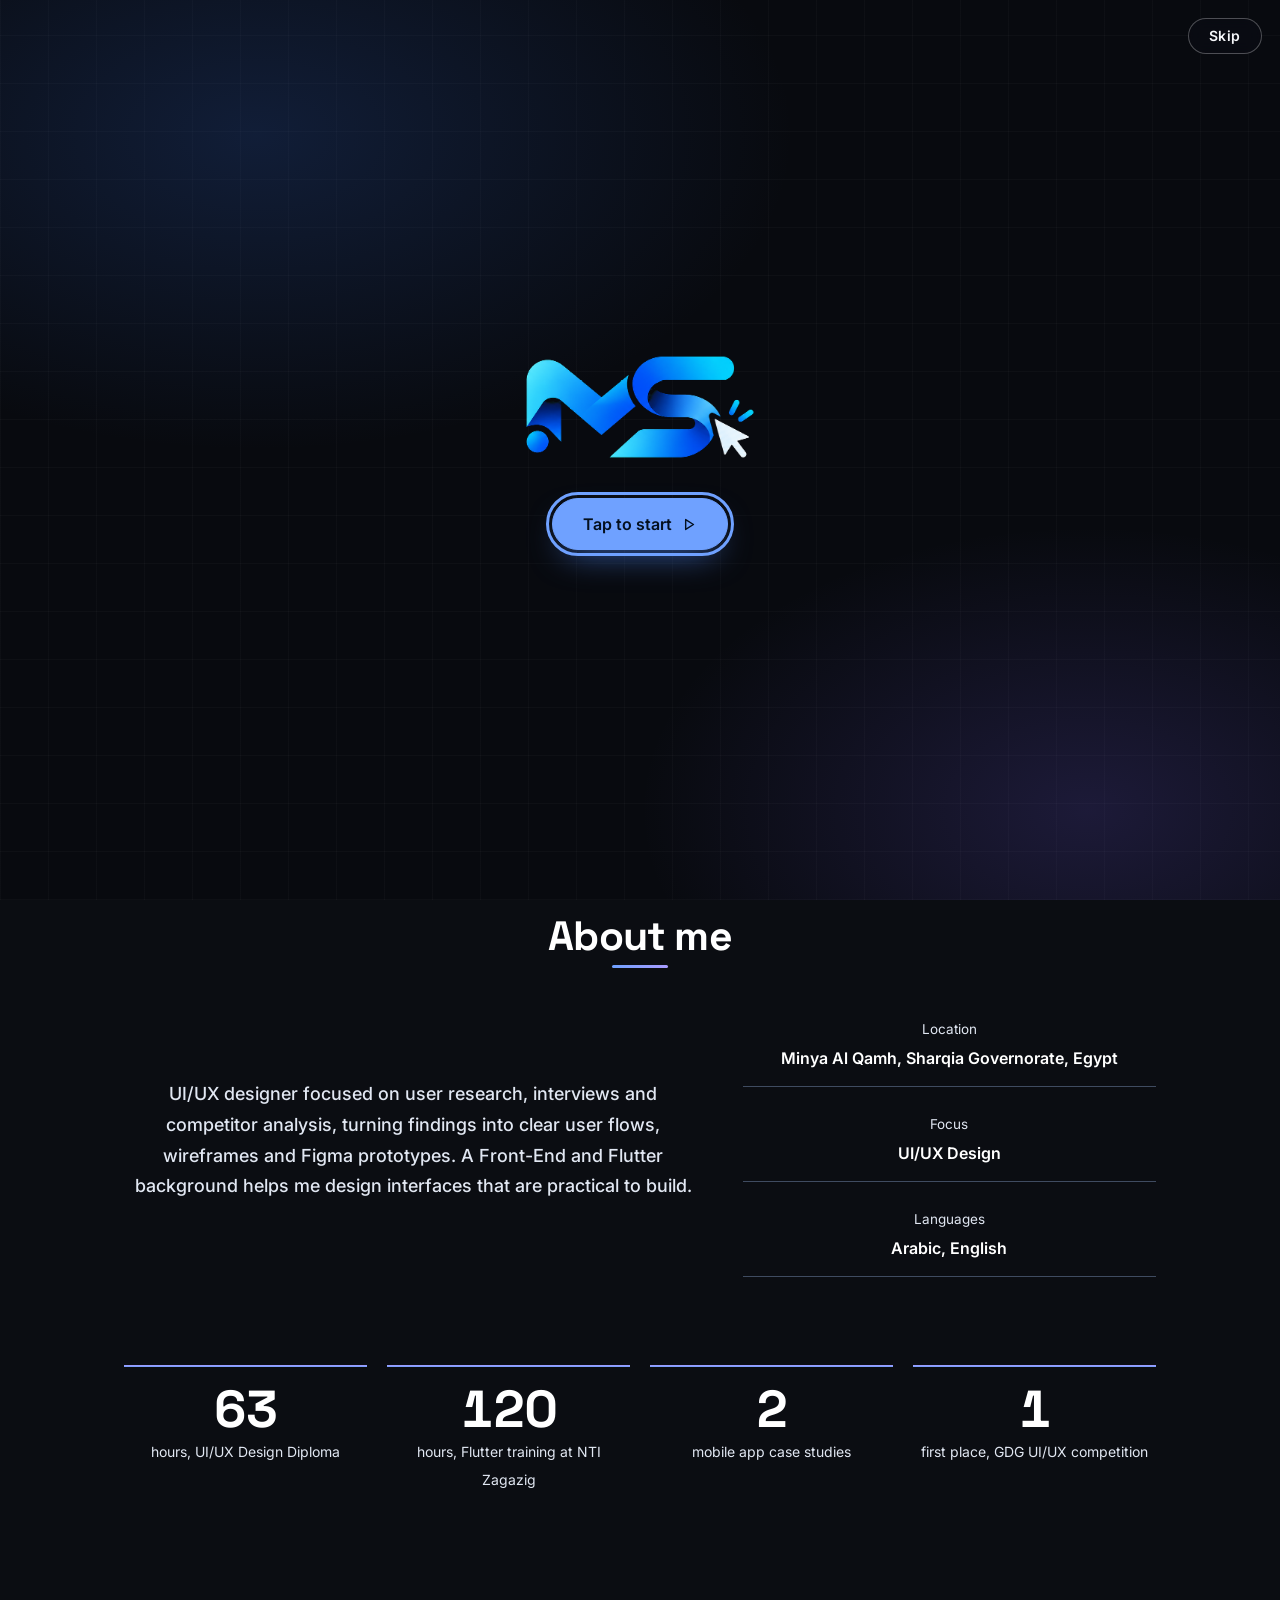
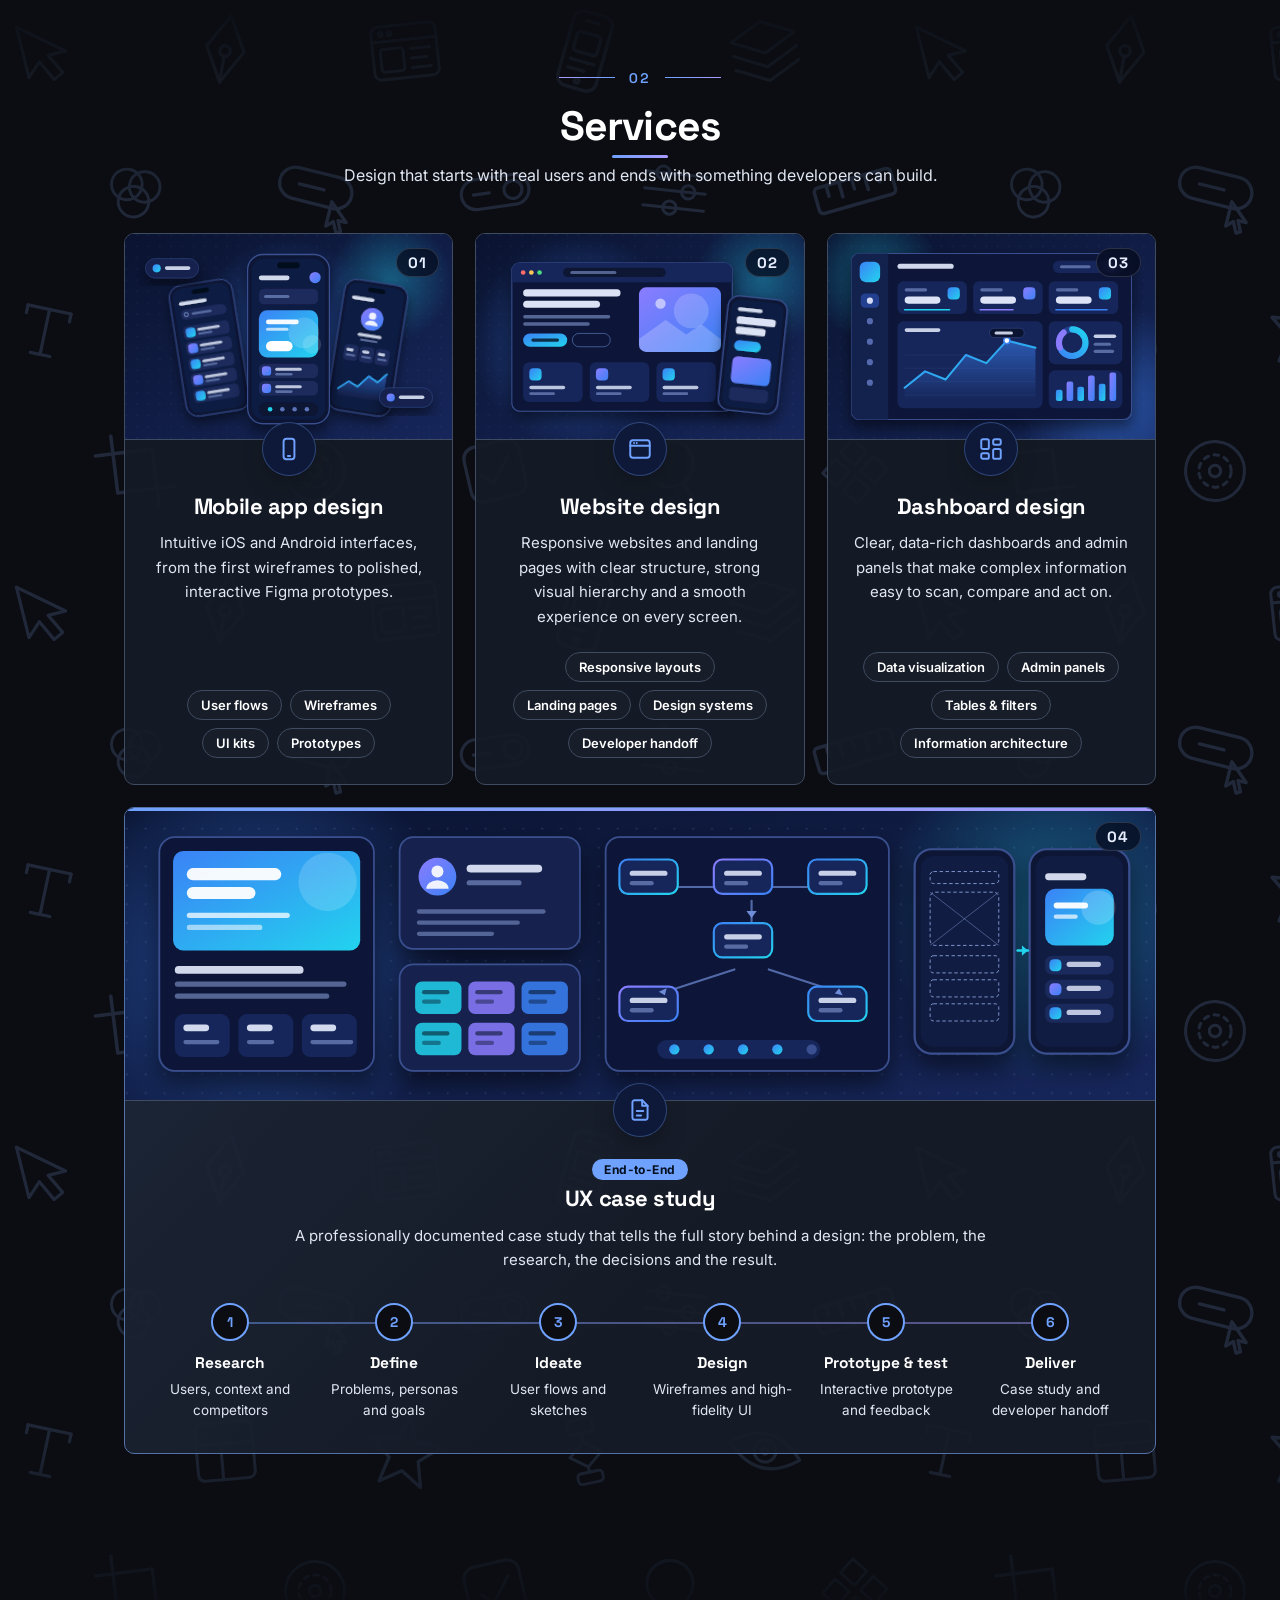
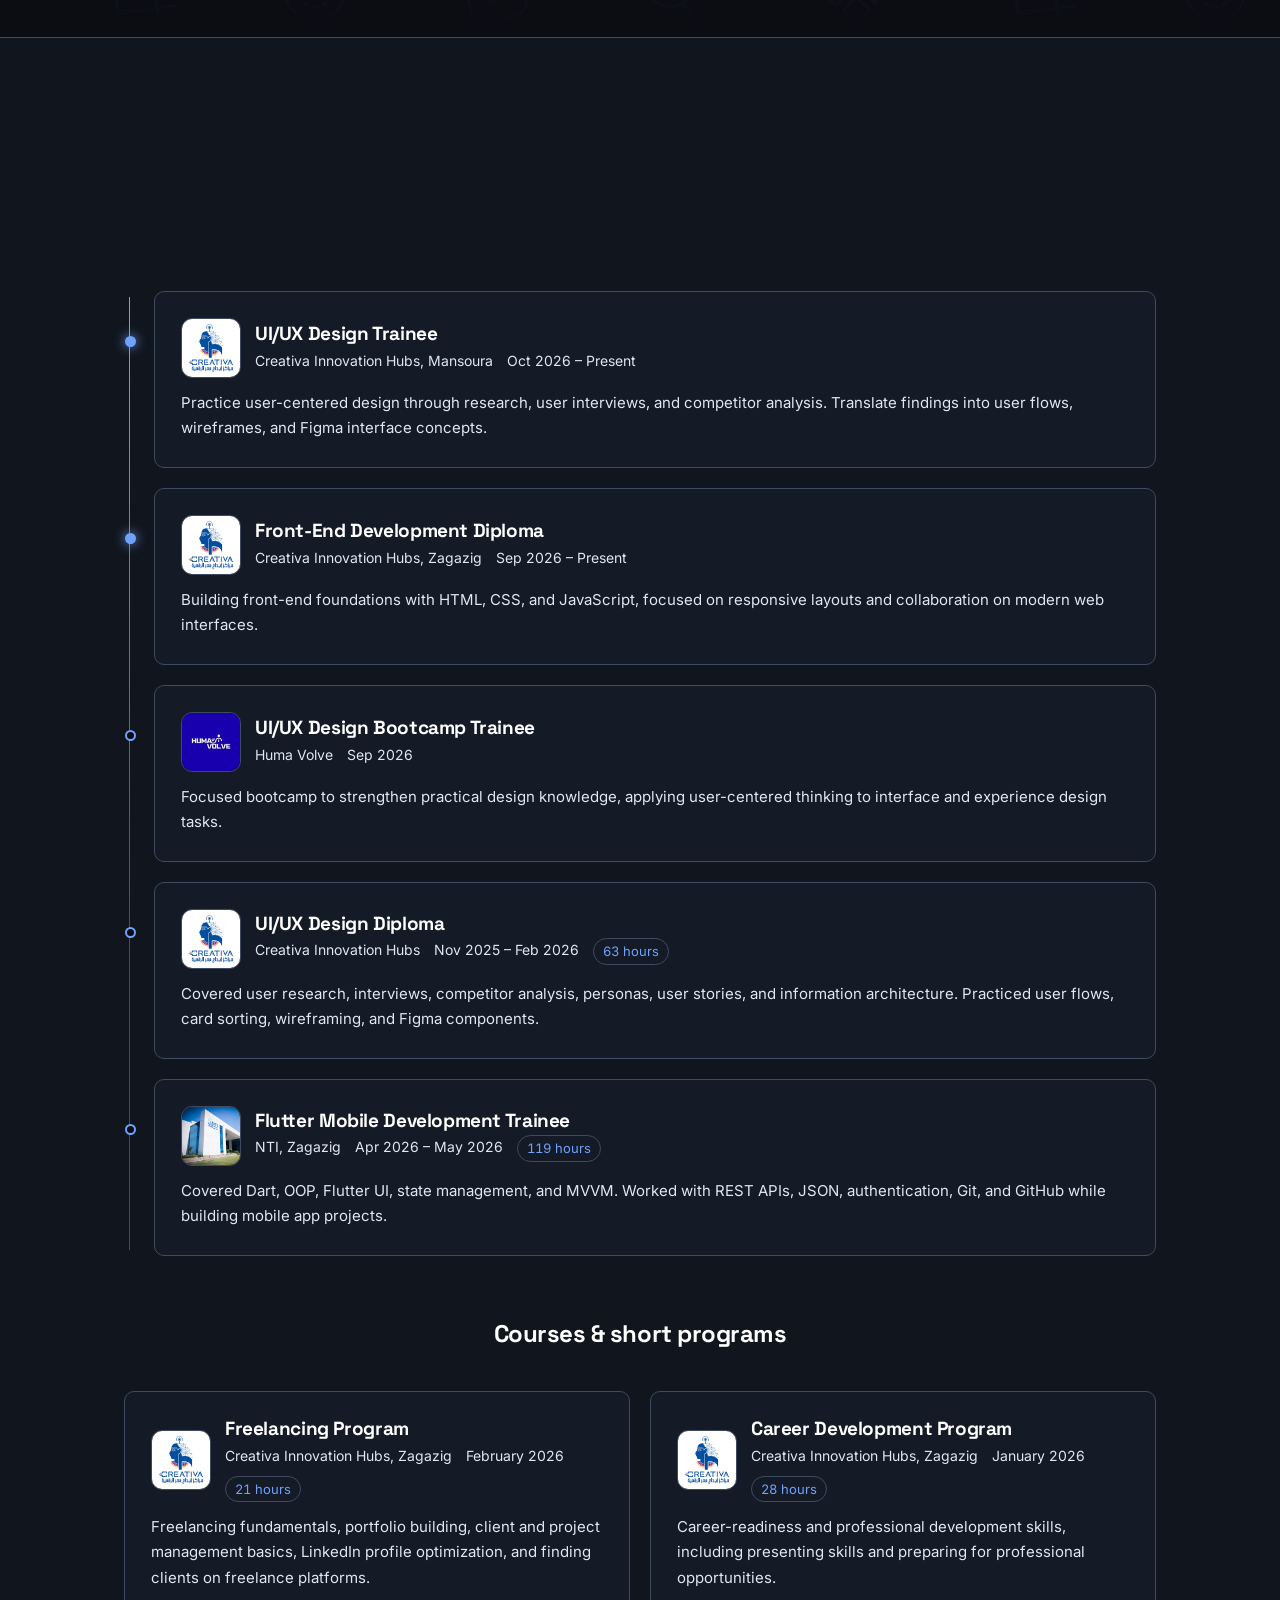
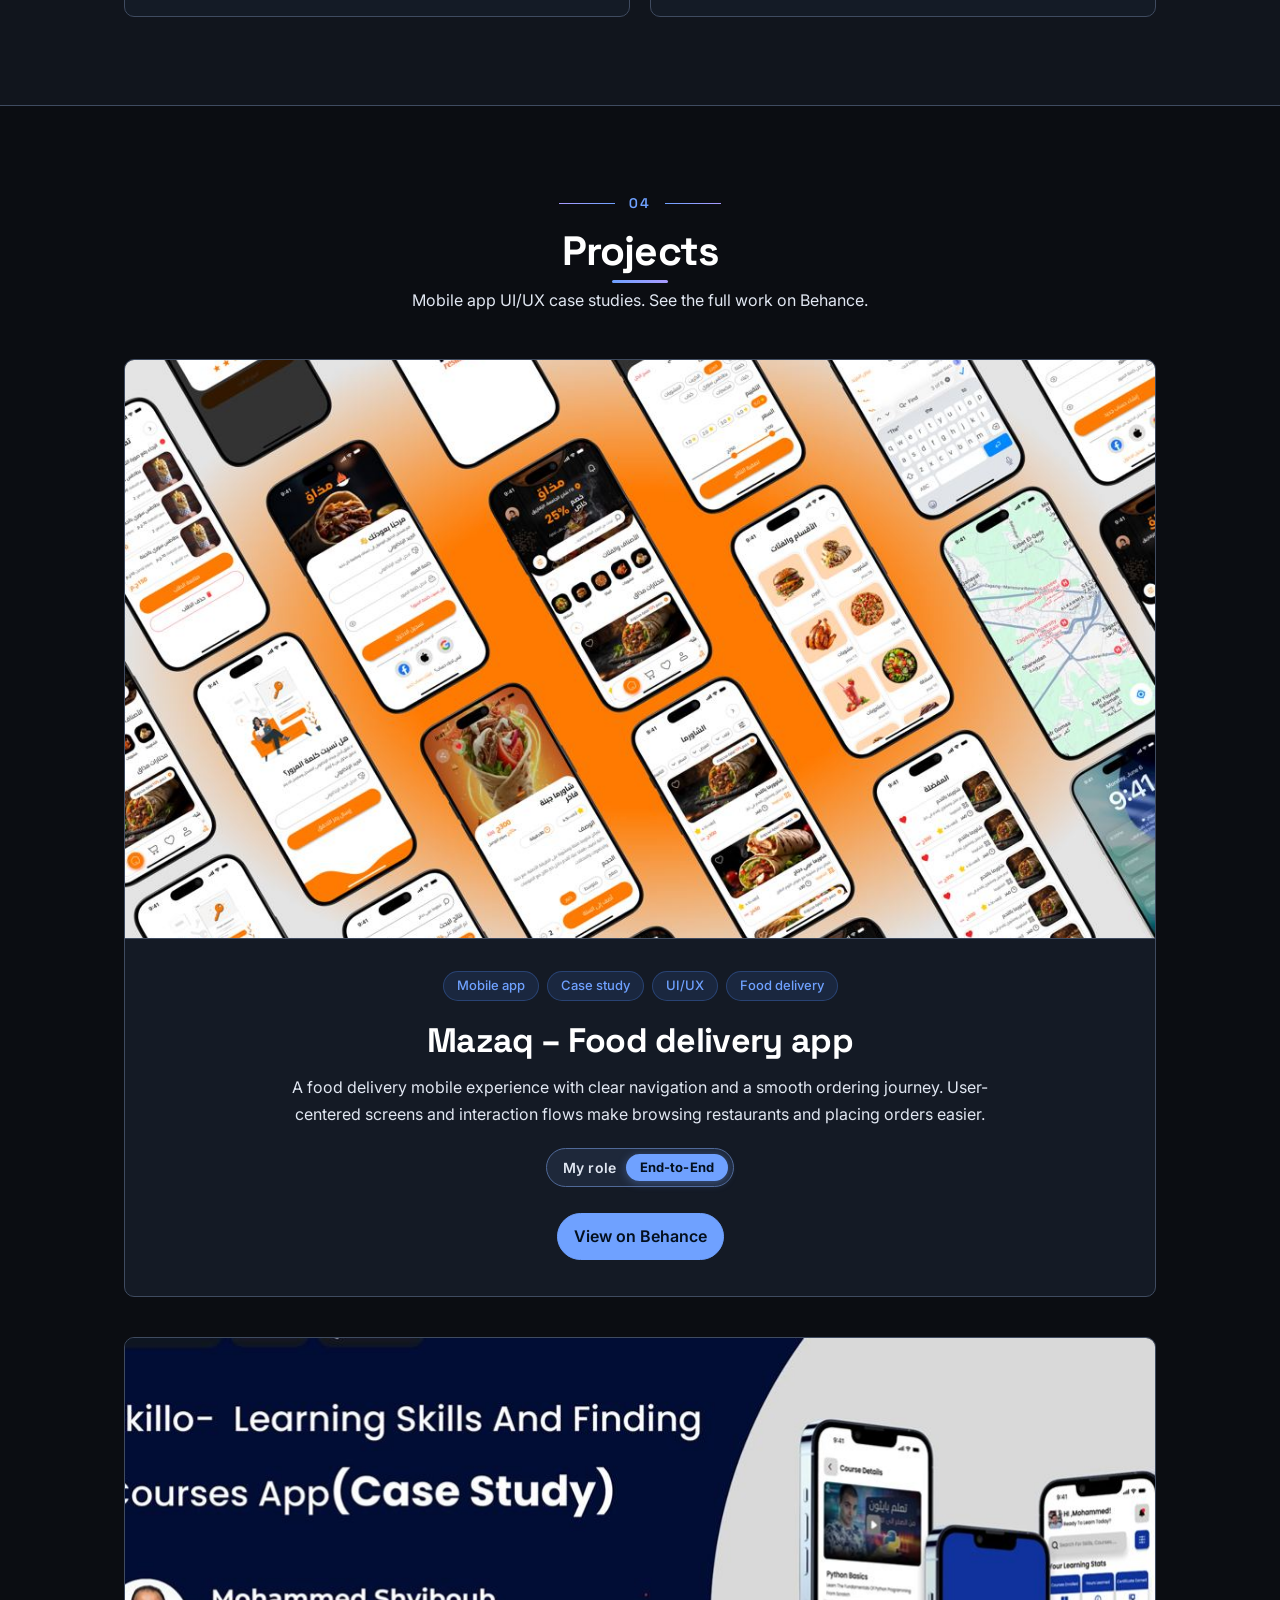
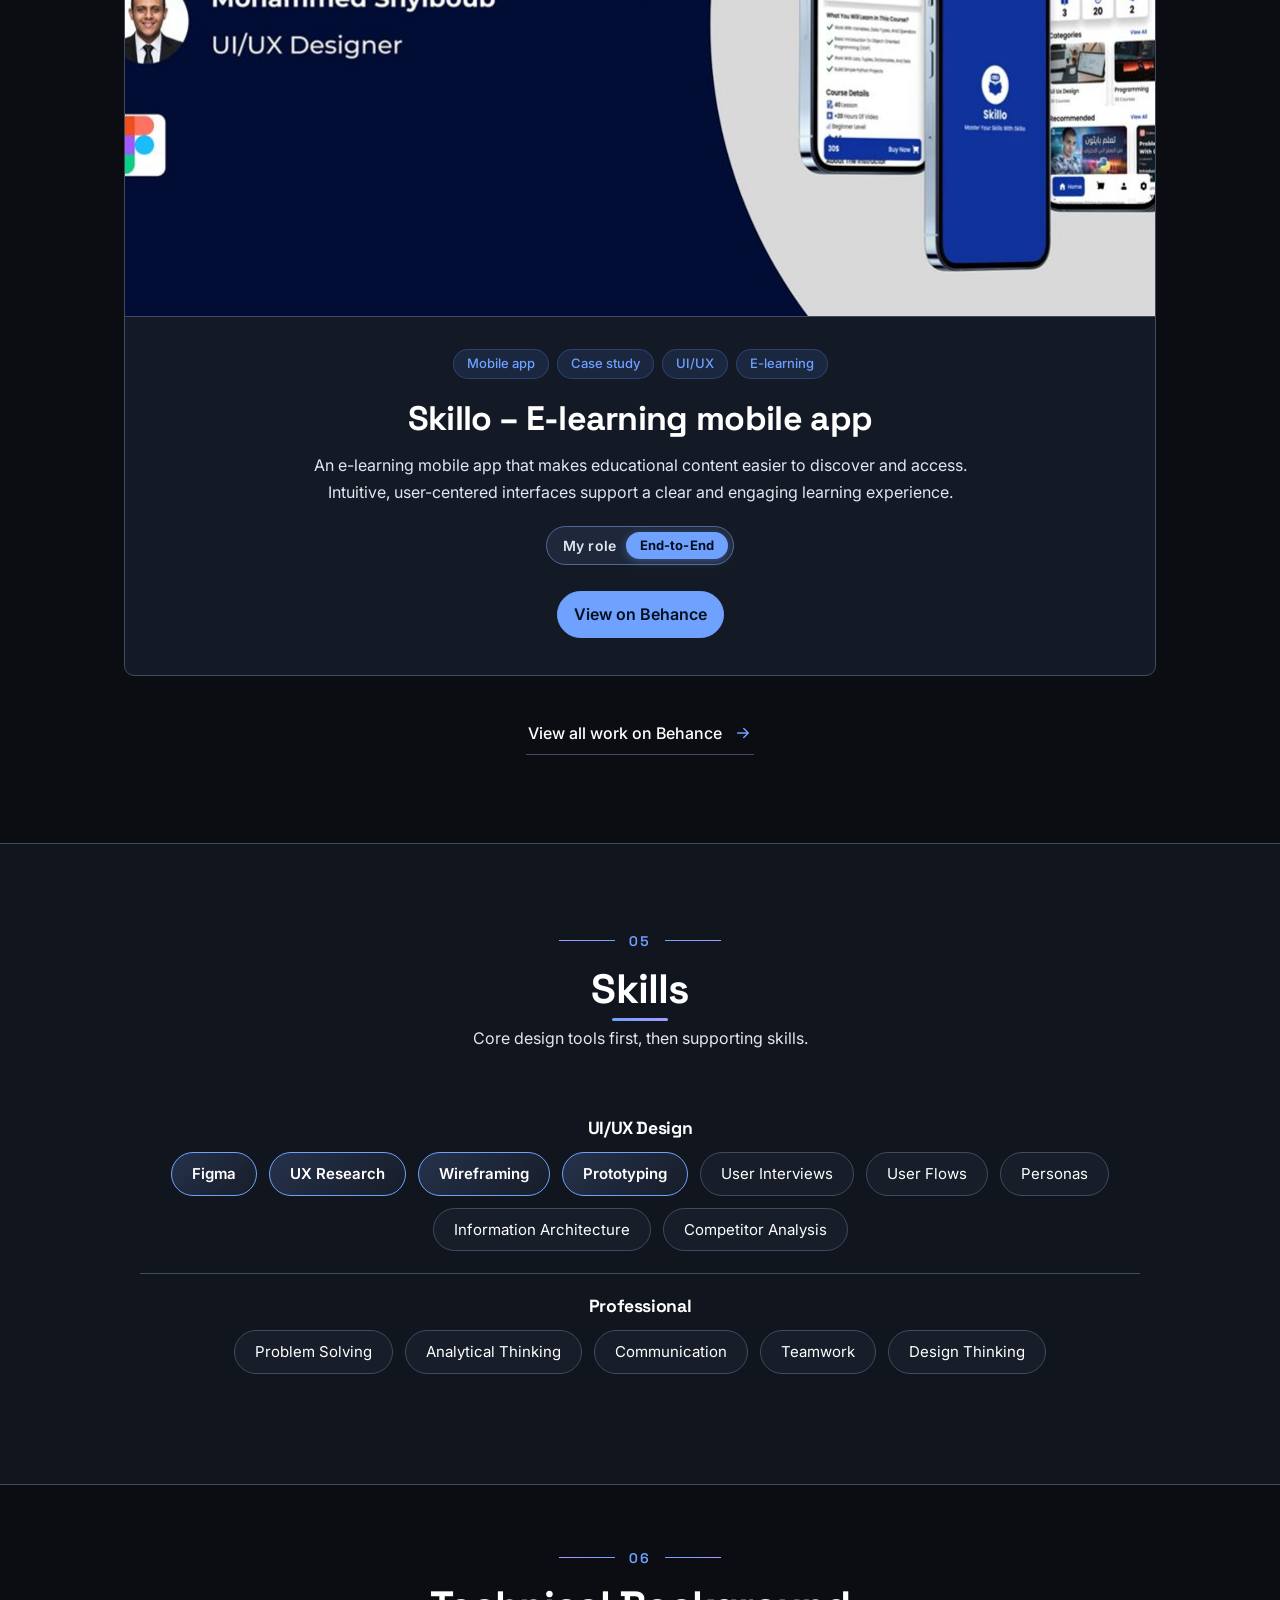
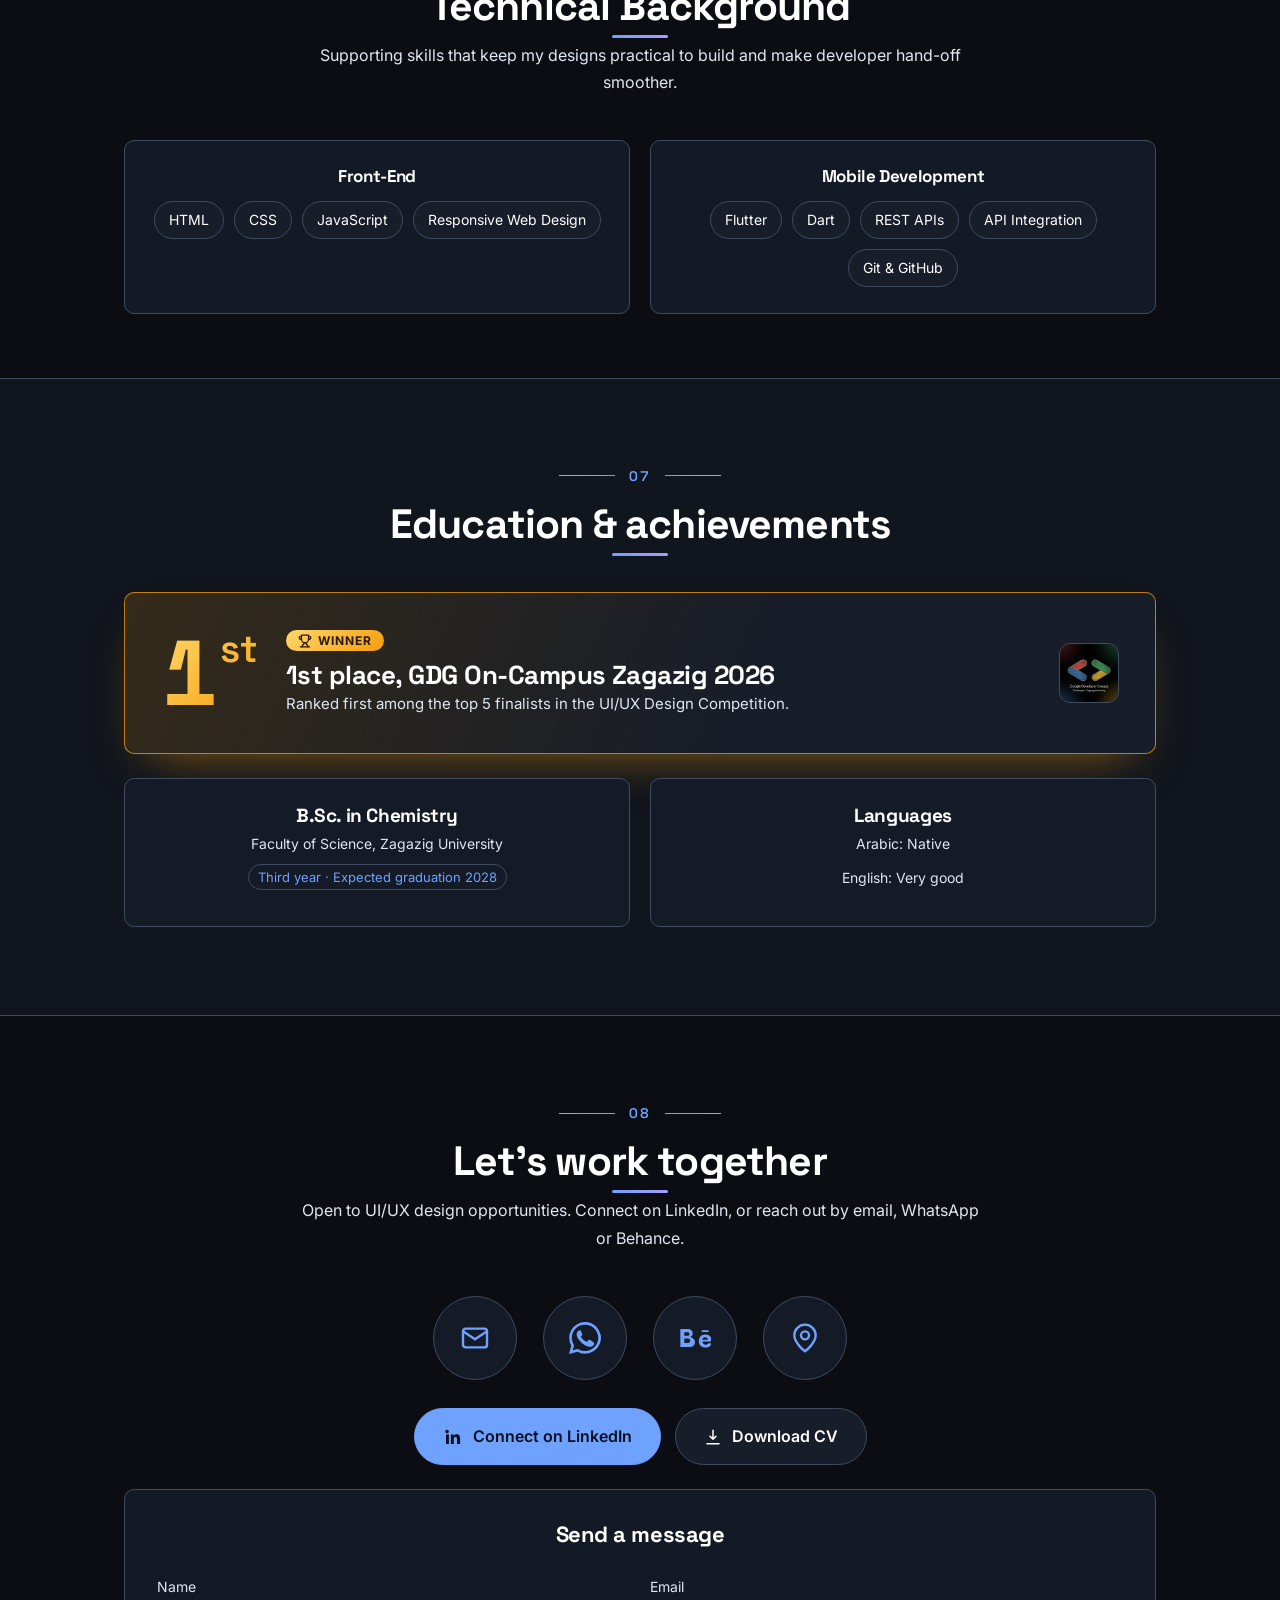
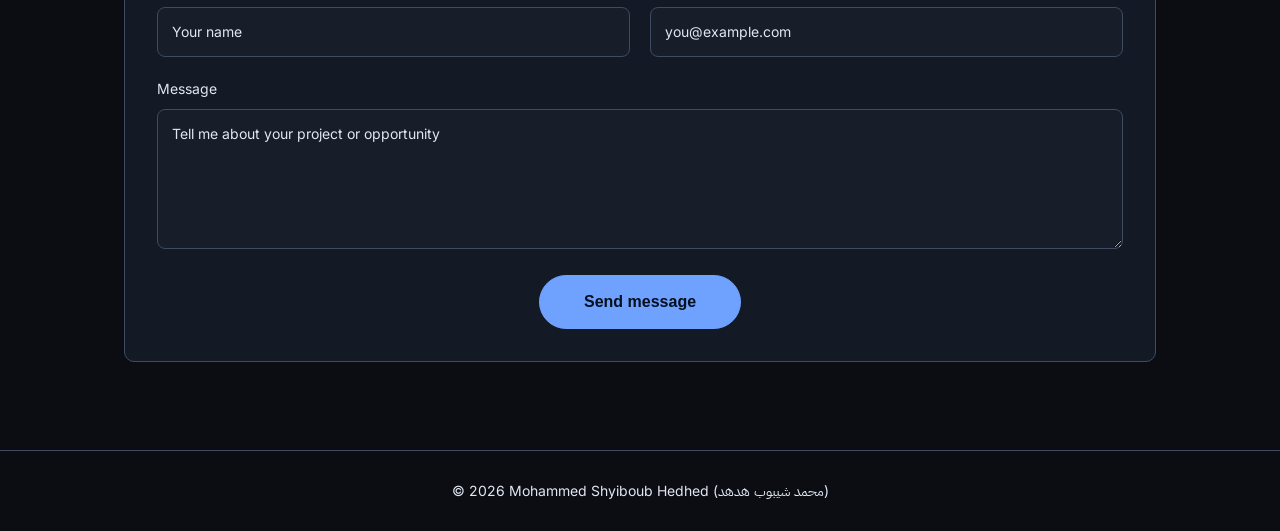
==== commit 5e6c3b13: "Add files via upload" ====
--- a/index.html
+++ b/index.html
@@ -1,15 +1,9 @@
 <!doctype html>
 <html lang="en" dir="ltr">
   <head>
-    <meta
-      name="google-site-verification"
-      content="I2OF4bAolWEwbGdU4BHwBPYQkg1iwnmEWLjPMKQoPrQ"
-    />
+    <meta name="google-site-verification" content="I2OF4bAolWEwbGdU4BHwBPYQkg1iwnmEWLjPMKQoPrQ" />
     <meta charset="utf-8" />
-    <meta
-      name="viewport"
-      content="width=device-width, initial-scale=1, viewport-fit=cover"
-    />
+    <meta name="viewport" content="width=device-width, initial-scale=1, viewport-fit=cover" />
     <meta name="color-scheme" content="dark light" />
     <meta name="theme-color" content="#0B0D12" />
 
@@ -32,163 +26,34 @@
     <!-- ========== END: Theme ========== -->
 
     <!-- ========== START: SEO (generated by build.js from seo.config.json; edit the config, not the output) ========== -->
-    <title>Mohammed Shyiboub Hedhed | UI/UX Designer in Egypt</title>
-    <meta
-      name="description"
-      content="Mohamed Shyiboub Hedhed is a UI/UX Designer in Egypt specializing in UX Research, User Interface Design, Wireframing, Prototyping and Figma. محمد شيبوب مصمم واجهات وتجربة مستخدم."
-    />
-    <meta
-      name="keywords"
-      content="Mohammed Shyiboub, Mohamed Shyiboub, Mohammed Shyiboub Hedhed, Mohammed Shyiboub portfolio, UI/UX designer Egypt, Figma designer, UX research, Wireframing, Prototyping, Sharqia"
-    />
-    <meta name="author" content="Mohammed Shyiboub Hedhed" />
-    <meta
-      name="robots"
-      content="index,follow,max-image-preview:large,max-snippet:-1"
-    />
-    <link rel="canonical" href="https://YOUR-DOMAIN.com/" />
-    <link rel="alternate" hreflang="en" href="https://YOUR-DOMAIN.com/" />
-    <link rel="alternate" hreflang="ar" href="https://YOUR-DOMAIN.com/ar/" />
-    <link
-      rel="alternate"
-      hreflang="x-default"
-      href="https://YOUR-DOMAIN.com/"
-    />
-    <meta property="og:type" content="website" />
-    <meta
-      property="og:site_name"
-      content="Mohammed Shyiboub Hedhed – Portfolio"
-    />
-    <meta
-      property="og:title"
-      content="Mohammed Shyiboub Hedhed | UI/UX Designer in Egypt"
-    />
-    <meta
-      property="og:description"
-      content="Mohamed Shyiboub Hedhed is a UI/UX Designer in Egypt specializing in UX Research, User Interface Design, Wireframing, Prototyping and Figma. محمد شيبوب مصمم واجهات وتجربة مستخدم."
-    />
-    <meta property="og:url" content="https://YOUR-DOMAIN.com/" />
-    <meta property="og:locale" content="en_US" />
-    <meta property="og:locale:alternate" content="ar_EG" />
-    <meta
-      property="og:image"
-      content="https://YOUR-DOMAIN.com/assets/images/profile.jpg"
-    />
-    <meta property="og:image:width" content="520" />
-    <meta property="og:image:height" content="520" />
-    <meta
-      property="og:image:alt"
-      content="Mohammed Shyiboub Hedhed, UI/UX designer"
-    />
-    <meta name="twitter:card" content="summary" />
-    <meta
-      name="twitter:title"
-      content="Mohammed Shyiboub Hedhed | UI/UX Designer in Egypt"
-    />
-    <meta
-      name="twitter:description"
-      content="Mohamed Shyiboub Hedhed is a UI/UX Designer in Egypt specializing in UX Research, User Interface Design, Wireframing, Prototyping and Figma. محمد شيبوب مصمم واجهات وتجربة مستخدم."
-    />
-    <meta
-      name="twitter:image"
-      content="https://YOUR-DOMAIN.com/assets/images/profile.jpg"
-    />
-    <link rel="icon" href="assets/favicon.svg" type="image/svg+xml" />
-    <link
-      rel="icon"
-      href="assets/favicon-48.png"
-      type="image/png"
-      sizes="48x48"
-    />
-    <link rel="apple-touch-icon" href="assets/apple-touch-icon.png" />
-    <script type="application/ld+json">
-      {
-        "@context": "https://schema.org",
-        "@graph": [
-          {
-            "@type": "Person",
-            "@id": "https://YOUR-DOMAIN.com/#person",
-            "name": "Mohammed Shyiboub Hedhed",
-            "alternateName": [
-              "Mohamed Shyiboub",
-              "Mohammed Shyiboub",
-              "Mohamed Shyiboub Hedhed",
-              "محمد شيبوب"
-            ],
-            "jobTitle": "UI/UX Designer",
-            "description": "Mohamed Shyiboub Hedhed is a UI/UX Designer in Egypt specializing in UX Research, User Interface Design, Wireframing, Prototyping and Figma. محمد شيبوب مصمم واجهات وتجربة مستخدم.",
-            "url": "https://YOUR-DOMAIN.com/",
-            "image": "https://YOUR-DOMAIN.com/assets/images/profile.jpg",
-            "sameAs": [
-              "https://www.linkedin.com/in/mohammed-shyiboub-hedhed",
-              "https://www.behance.net/mohammeshyibou"
-            ],
-            "address": {
-              "@type": "PostalAddress",
-              "addressLocality": "Minya Al Qamh",
-              "addressRegion": "Sharqia",
-              "addressCountry": "EG"
-            },
-            "knowsAbout": [
-              "Figma",
-              "UX Research",
-              "Wireframing",
-              "Prototyping",
-              "User Interviews",
-              "User Flows",
-              "Personas",
-              "Information Architecture",
-              "Competitor Analysis",
-              "HTML",
-              "CSS",
-              "JavaScript",
-              "Responsive Web Design",
-              "Flutter",
-              "Dart",
-              "REST APIs",
-              "API Integration",
-              "Git & GitHub"
-            ],
-            "knowsLanguage": ["ar", "en"]
-          },
-          {
-            "@type": "WebSite",
-            "@id": "https://YOUR-DOMAIN.com/#website",
-            "url": "https://YOUR-DOMAIN.com/",
-            "name": "Mohammed Shyiboub Hedhed – Portfolio",
-            "inLanguage": "en",
-            "publisher": { "@id": "https://YOUR-DOMAIN.com/#person" }
-          },
-          {
-            "@type": "ProfilePage",
-            "@id": "https://YOUR-DOMAIN.com/#profile",
-            "url": "https://YOUR-DOMAIN.com/",
-            "name": "Mohammed Shyiboub Hedhed | UI/UX Designer in Egypt",
-            "description": "Mohamed Shyiboub Hedhed is a UI/UX Designer in Egypt specializing in UX Research, User Interface Design, Wireframing, Prototyping and Figma. محمد شيبوب مصمم واجهات وتجربة مستخدم.",
-            "inLanguage": "en",
-            "isPartOf": { "@id": "https://YOUR-DOMAIN.com/#website" },
-            "mainEntity": { "@id": "https://YOUR-DOMAIN.com/#person" },
-            "primaryImageOfPage": "https://YOUR-DOMAIN.com/assets/images/profile.jpg"
-          },
-          {
-            "@type": "CreativeWork",
-            "name": "Mazaq – Food delivery app",
-            "description": "A food delivery mobile experience with clear navigation and a smooth ordering journey. User-centered screens and interaction flows make browsing restaurants and placing orders easier.",
-            "inLanguage": "en",
-            "author": { "@id": "https://YOUR-DOMAIN.com/#person" },
-            "url": "https://www.behance.net/gallery/251943223/Mazaq-Food-Delivery-App-UXUI-Case-Study"
-          },
-          {
-            "@type": "CreativeWork",
-            "name": "Skillo – E-learning mobile app",
-            "description": "An e-learning mobile app that makes educational content easier to discover and access. Intuitive, user-centered interfaces support a clear and engaging learning experience.",
-            "inLanguage": "en",
-            "author": { "@id": "https://YOUR-DOMAIN.com/#person" },
-            "url": "https://www.behance.net/gallery/249426463/Skillo-App-Mobile-UIUX-Design-Case-Study"
-          }
-        ]
-      }
-    </script>
+    <title>Mohammed Shiboub (Shyiboub) | UI/UX Designer – Portfolio, Egypt</title>
+<meta name="description" content="Mohammed Shiboub (Shyiboub) Hedhed – UI/UX designer from Egypt. Portfolio of mobile app and web interface design, UX research, wireframes, prototypes and Figma case studies.">
+<meta name="keywords" content="Mohammed Shiboub, Mohamed Shiboub, Shiboub, Shyiboub, Mohammed Shyiboub, Mohammed Shyiboub Hedhed, UI UX designer, UI/UX designer Egypt, UI designer, Figma designer, UX research, Wireframing, Prototyping, Sharqia">
+<meta name="author" content="Mohammed Shyiboub Hedhed">
+<meta name="robots" content="index,follow,max-image-preview:large,max-snippet:-1">
+<link rel="canonical" href="https://mohammedshyiboub-a11y.github.io/Portfolio1/">
+<link rel="alternate" hreflang="en" href="https://mohammedshyiboub-a11y.github.io/Portfolio1/">
+<link rel="alternate" hreflang="ar" href="https://mohammedshyiboub-a11y.github.io/Portfolio1/ar/">
+<link rel="alternate" hreflang="x-default" href="https://mohammedshyiboub-a11y.github.io/Portfolio1/">
+<meta property="og:type" content="website">
+<meta property="og:site_name" content="Mohammed Shyiboub Hedhed – Portfolio">
+<meta property="og:title" content="Mohammed Shiboub (Shyiboub) | UI/UX Designer – Portfolio, Egypt">
+<meta property="og:description" content="Mohammed Shiboub (Shyiboub) Hedhed – UI/UX designer from Egypt. Portfolio of mobile app and web interface design, UX research, wireframes, prototypes and Figma case studies.">
+<meta property="og:url" content="https://mohammedshyiboub-a11y.github.io/Portfolio1/">
+<meta property="og:locale" content="en_US">
+<meta property="og:locale:alternate" content="ar_EG">
+<meta property="og:image" content="https://mohammedshyiboub-a11y.github.io/Portfolio1/assets/images/profile.jpg">
+<meta property="og:image:width" content="520">
+<meta property="og:image:height" content="520">
+<meta property="og:image:alt" content="Mohammed Shyiboub Hedhed, UI/UX designer">
+<meta name="twitter:card" content="summary">
+<meta name="twitter:title" content="Mohammed Shiboub (Shyiboub) | UI/UX Designer – Portfolio, Egypt">
+<meta name="twitter:description" content="Mohammed Shiboub (Shyiboub) Hedhed – UI/UX designer from Egypt. Portfolio of mobile app and web interface design, UX research, wireframes, prototypes and Figma case studies.">
+<meta name="twitter:image" content="https://mohammedshyiboub-a11y.github.io/Portfolio1/assets/images/profile.jpg">
+<link rel="icon" href="assets/favicon.svg" type="image/svg+xml">
+<link rel="icon" href="assets/favicon-48.png" type="image/png" sizes="48x48">
+<link rel="apple-touch-icon" href="assets/apple-touch-icon.png">
+<script type="application/ld+json">{"@context":"https://schema.org","@graph":[{"@type":"Person","@id":"https://mohammedshyiboub-a11y.github.io/Portfolio1/#person","name":"Mohammed Shyiboub Hedhed","alternateName":["Mohamed Shyiboub","Mohammed Shyiboub","Mohamed Shyiboub Hedhed","Mohamed Shiboub","Mohammed Shiboub","Shiboub","Shyiboub","محمد شيبوب","محمد شيبوب هدهد","شيبوب"],"jobTitle":"UI/UX Designer","description":"Mohammed Shiboub (Shyiboub) Hedhed – UI/UX designer from Egypt. Portfolio of mobile app and web interface design, UX research, wireframes, prototypes and Figma case studies.","url":"https://mohammedshyiboub-a11y.github.io/Portfolio1/","image":"https://mohammedshyiboub-a11y.github.io/Portfolio1/assets/images/profile.jpg","sameAs":["https://www.linkedin.com/in/mohammed-shyiboub-hedhed","https://www.behance.net/mohammeshyibou"],"address":{"@type":"PostalAddress","addressLocality":"Minya Al Qamh","addressRegion":"Sharqia","addressCountry":"EG"},"knowsAbout":["Figma","UX Research","Wireframing","Prototyping","User Interviews","User Flows","Personas","Information Architecture","Competitor Analysis","HTML","CSS","JavaScript","Responsive Web Design","Flutter","Dart","REST APIs","API Integration","Git & GitHub"],"knowsLanguage":["ar","en"]},{"@type":"WebSite","@id":"https://mohammedshyiboub-a11y.github.io/Portfolio1/#website","url":"https://mohammedshyiboub-a11y.github.io/Portfolio1/","name":"Mohammed Shyiboub Hedhed – Portfolio","inLanguage":"en","publisher":{"@id":"https://mohammedshyiboub-a11y.github.io/Portfolio1/#person"}},{"@type":"ProfilePage","@id":"https://mohammedshyiboub-a11y.github.io/Portfolio1/#profile","url":"https://mohammedshyiboub-a11y.github.io/Portfolio1/","name":"Mohammed Shiboub (Shyiboub) | UI/UX Designer – Portfolio, Egypt","description":"Mohammed Shiboub (Shyiboub) Hedhed – UI/UX designer from Egypt. Portfolio of mobile app and web interface design, UX research, wireframes, prototypes and Figma case studies.","inLanguage":"en","isPartOf":{"@id":"https://mohammedshyiboub-a11y.github.io/Portfolio1/#website"},"mainEntity":{"@id":"https://mohammedshyiboub-a11y.github.io/Portfolio1/#person"},"primaryImageOfPage":"https://mohammedshyiboub-a11y.github.io/Portfolio1/assets/images/profile.jpg"},{"@type":"CreativeWork","name":"Mazaq – Food delivery app","description":"A food delivery mobile experience with clear navigation and a smooth ordering journey. User-centered screens and interaction flows make browsing restaurants and placing orders easier.","inLanguage":"en","author":{"@id":"https://mohammedshyiboub-a11y.github.io/Portfolio1/#person"},"url":"https://www.behance.net/gallery/251943223/Mazaq-Food-Delivery-App-UXUI-Case-Study"},{"@type":"CreativeWork","name":"Skillo – E-learning mobile app","description":"An e-learning mobile app that makes educational content easier to discover and access. Intuitive, user-centered interfaces support a clear and engaging learning experience.","inLanguage":"en","author":{"@id":"https://mohammedshyiboub-a11y.github.io/Portfolio1/#person"},"url":"https://www.behance.net/gallery/249426463/Skillo-App-Mobile-UIUX-Design-Case-Study"}]}</script>
     <!-- ========== END: SEO ========== -->
 
     <!-- ========== START: Fonts ==========
@@ -243,8 +108,7 @@
             alt=""
             width="76"
             height="36"
-            decoding="async"
-          /><img
+            decoding="async" /><img
             class="lg-l"
             src="assets/logo-light.png"
             srcset="assets/logo-light-sm.png 240w, assets/logo-light.png 640w"
@@ -252,9 +116,7 @@
             alt=""
             width="76"
             height="36"
-            decoding="async"
-          /><span data-i="brand">Mohammed Shyiboub</span></a
-        >
+            decoding="async" /><span data-i="brand">Mohammed Shyiboub</span></a>
         <ul class="links" id="links">
           <li class="mo"><a href="#home" data-i="n1">Home</a></li>
           <li><a href="#about" data-i="n2">About</a></li>
@@ -267,8 +129,7 @@
         </ul>
         <div class="tools">
           <a class="nav-cta" href="#contact"
-            ><span data-i="nCta">Let’s talk</span
-            ><i aria-hidden="true"
+            ><span data-i="nCta">Let’s talk</span><i aria-hidden="true"
               ><svg
                 viewBox="0 0 24 24"
                 width="16"
@@ -282,10 +143,7 @@
               >
                 <path d="M7 17 17 7M8 7h9v9" /></svg></i
           ></a>
-          <div class="seg" dir="ltr">
-            <span class="on" lang="en" aria-current="true">EN</span
-            ><a id="lang" href="ar/index.html" hreflang="ar" lang="ar">عربي</a>
-          </div>
+          <div class="seg" dir="ltr"><span class="on" lang="en" aria-current="true">EN</span><a id="lang" href="ar/index.html" hreflang="ar" lang="ar">عربي</a></div>
           <button
             class="btn ico"
             id="theme"
@@ -320,9 +178,7 @@
               <path d="M21 12.8A9 9 0 1 1 11.2 3a7 7 0 0 0 9.8 9.8z" />
             </svg>
           </button>
-          <button class="btn" id="menu" aria-label="Menu" aria-expanded="false">
-            ☰
-          </button>
+          <button class="btn" id="menu" aria-label="Menu" aria-expanded="false">☰</button>
         </div>
       </div>
     </header>
@@ -333,12 +189,7 @@
     <div class="curtain" id="cur0" aria-hidden="true">
       <i></i><i></i
       ><b
-        ><img
-          class="lg-d"
-          src="assets/logo.png"
-          alt=""
-          width="320"
-          height="152" /><img
+        ><img class="lg-d" src="assets/logo.png" alt="" width="320" height="152" /><img
           class="lg-l"
           src="assets/logo-light.png"
           alt=""
@@ -354,9 +205,7 @@
     <div class="introv" id="iv" role="dialog" aria-label="UI/UX intro" hidden>
       <div class="ivstage" id="ivst"></div>
       <audio id="iva" preload="auto"></audio>
-      <div class="ivbar">
-        <button class="ivs" id="ivs" type="button">Skip</button>
-      </div>
+      <div class="ivbar"><button class="ivs" id="ivs" type="button">Skip</button></div>
     </div>
     <!-- ========== END: Intro video ========== -->
 
@@ -374,8 +223,7 @@
           <div>
             <!-- START: Availability badge: green pulsing dot + "Available for UI/UX opportunities" -->
             <div class="avail" role="status">
-              <i aria-hidden="true"></i
-              ><span data-i="av">Available for UI/UX opportunities</span>
+              <i aria-hidden="true"></i><span data-i="av">Available for UI/UX opportunities</span>
             </div>
             <!-- END: Availability badge -->
             <div class="sel">
@@ -384,15 +232,10 @@
               <em data-i="hug">UI/UX Designer</em>
             </div>
             <p class="rot"><span id="rot">User research</span></p>
-            <p class="lead" data-i="lead">
-              I turn user research into clear flows, wireframes and Figma
-              prototypes that are practical to build.
-            </p>
+            <p class="lead" data-i="lead">I turn user research into clear flows, wireframes and Figma prototypes that are practical to build.</p>
             <div class="cta">
               <a class="btn pri big" href="#projects"
-                ><span class="t-l" data-i="c1">View my case studies</span
-                ><span class="t-s" data-i="c1s">Case studies</span
-                ><svg
+                ><span class="t-l" data-i="c1">View my case studies</span><span class="t-s" data-i="c1s">Case studies</span><svg
                   class="ar"
                   viewBox="0 0 24 24"
                   width="18"
@@ -406,8 +249,7 @@
                 >
                   <path d="M5 12h14m-6-6 6 6-6 6" /></svg></a
               ><a class="btn out big" href="#contact"
-                ><span class="t-l" data-i="c2">Let’s work together</span
-                ><span class="t-s" data-i="nCta">Let’s talk</span></a
+                ><span class="t-l" data-i="c2">Let’s work together</span><span class="t-s" data-i="nCta">Let’s talk</span></a
               ><a
                 class="btn big"
                 href="assets/Mohammed_Shyiboub_Hedhed_CV.pdf"
@@ -425,20 +267,13 @@
                   aria-hidden="true"
                 >
                   <path d="M12 3v12m0 0-4-4m4 4 4-4M4 21h16" /></svg
-                ><span class="t-l" data-i="dCV">Download CV</span
-                ><span class="t-s" data-i="dCVs">CV</span></a
-              >
+                ><span class="t-l" data-i="dCV">Download CV</span><span class="t-s" data-i="dCVs">CV</span></a>
             </div>
           </div>
           <div class="photo">
-            <div class="aura" aria-hidden="true">
-              <i class="g1"></i><i class="g2"></i>
-            </div>
+            <div class="aura" aria-hidden="true"><i class="g1"></i><i class="g2"></i></div>
             <div class="orbit" aria-hidden="true"><i></i><i></i><i></i></div>
-            <span class="fl f1">Figma</span
-            ><span class="fl f2" data-i="fl4">User Flows</span
-            ><span class="fl f3" data-i="fl3">Prototyping</span
-            ><img
+            <span class="fl f1">Figma</span><span class="fl f2" data-i="fl4">User Flows</span><span class="fl f3" data-i="fl3">Prototyping</span><img
               src="assets/images/profile.jpg"
               alt="Mohammed Shyiboub Hedhed, UI/UX designer"
               width="300"
@@ -453,41 +288,8 @@
       <!-- ========== START: Skills marquee ==========
      Two rows of skill chips scrolling endlessly; filled by main.js. -->
       <div class="mq" dir="ltr">
-        <div class="mt" id="m1">
-          <span>Figma</span><span>UX Research</span><span>Wireframing</span
-          ><span>Prototyping</span><span>User Interviews</span
-          ><span>User Flows</span><span>Personas</span
-          ><span>Information Architecture</span><span>Competitor Analysis</span
-          ><span>Figma</span><span>UX Research</span><span>Wireframing</span
-          ><span>Prototyping</span><span>User Interviews</span
-          ><span>User Flows</span><span>Personas</span
-          ><span>Information Architecture</span><span>Competitor Analysis</span
-          ><span>Figma</span><span>UX Research</span><span>Wireframing</span
-          ><span>Prototyping</span><span>User Interviews</span
-          ><span>User Flows</span><span>Personas</span
-          ><span>Information Architecture</span><span>Competitor Analysis</span
-          ><span>Figma</span><span>UX Research</span><span>Wireframing</span
-          ><span>Prototyping</span><span>User Interviews</span
-          ><span>User Flows</span><span>Personas</span
-          ><span>Information Architecture</span><span>Competitor Analysis</span>
-        </div>
-        <div class="mt rv2" id="m2">
-          <span>Problem Solving</span><span>Analytical Thinking</span
-          ><span>Communication</span><span>Teamwork</span
-          ><span>Design Thinking</span><span>Problem Solving</span
-          ><span>Analytical Thinking</span><span>Communication</span
-          ><span>Teamwork</span><span>Design Thinking</span
-          ><span>Problem Solving</span><span>Analytical Thinking</span
-          ><span>Communication</span><span>Teamwork</span
-          ><span>Design Thinking</span><span>Problem Solving</span
-          ><span>Analytical Thinking</span><span>Communication</span
-          ><span>Teamwork</span><span>Design Thinking</span
-          ><span>Problem Solving</span><span>Analytical Thinking</span
-          ><span>Communication</span><span>Teamwork</span
-          ><span>Design Thinking</span><span>Problem Solving</span
-          ><span>Analytical Thinking</span><span>Communication</span
-          ><span>Teamwork</span><span>Design Thinking</span>
-        </div>
+        <div class="mt" id="m1"><span>Figma</span><span>UX Research</span><span>Wireframing</span><span>Prototyping</span><span>User Interviews</span><span>User Flows</span><span>Personas</span><span>Information Architecture</span><span>Competitor Analysis</span><span>Figma</span><span>UX Research</span><span>Wireframing</span><span>Prototyping</span><span>User Interviews</span><span>User Flows</span><span>Personas</span><span>Information Architecture</span><span>Competitor Analysis</span><span>Figma</span><span>UX Research</span><span>Wireframing</span><span>Prototyping</span><span>User Interviews</span><span>User Flows</span><span>Personas</span><span>Information Architecture</span><span>Competitor Analysis</span><span>Figma</span><span>UX Research</span><span>Wireframing</span><span>Prototyping</span><span>User Interviews</span><span>User Flows</span><span>Personas</span><span>Information Architecture</span><span>Competitor Analysis</span></div>
+        <div class="mt rv2" id="m2"><span>Problem Solving</span><span>Analytical Thinking</span><span>Communication</span><span>Teamwork</span><span>Design Thinking</span><span>Problem Solving</span><span>Analytical Thinking</span><span>Communication</span><span>Teamwork</span><span>Design Thinking</span><span>Problem Solving</span><span>Analytical Thinking</span><span>Communication</span><span>Teamwork</span><span>Design Thinking</span><span>Problem Solving</span><span>Analytical Thinking</span><span>Communication</span><span>Teamwork</span><span>Design Thinking</span><span>Problem Solving</span><span>Analytical Thinking</span><span>Communication</span><span>Teamwork</span><span>Design Thinking</span><span>Problem Solving</span><span>Analytical Thinking</span><span>Communication</span><span>Teamwork</span><span>Design Thinking</span></div>
       </div>
       <!-- ========== END: Skills marquee ========== -->
 
@@ -500,28 +302,12 @@
             <h2 data-i="aT">About me</h2>
           </div>
           <div class="about rv">
-            <div>
-              <p data-i="aP">
-                UI/UX designer focused on user research, interviews and
-                competitor analysis, turning findings into clear user flows,
-                wireframes and Figma prototypes. A Front-End and Flutter
-                background helps me design interfaces that are practical to
-                build.
-              </p>
-            </div>
+            <div><p data-i="aP">UI/UX designer focused on user research, interviews and competitor analysis, turning findings into clear user flows, wireframes and Figma prototypes. A Front-End and Flutter background helps me design interfaces that are practical to build.</p></div>
             <div class="facts">
-              <div>
-                <span data-i="fL">Location</span
-                ><b data-i="fLv">Minya Al Qamh, Sharqia Governorate, Egypt</b>
-              </div>
-              <div>
-                <span data-i="fR">Focus</span><b data-i="fRv">UI/UX Design</b>
-              </div>
-
-              <div>
-                <span data-i="fG">Languages</span
-                ><b data-i="fGv">Arabic, English</b>
-              </div>
+              <div><span data-i="fL">Location</span><b data-i="fLv">Minya Al Qamh, Sharqia Governorate, Egypt</b></div>
+              <div><span data-i="fR">Focus</span><b data-i="fRv">UI/UX Design</b></div>
+
+              <div><span data-i="fG">Languages</span><b data-i="fGv">Arabic, English</b></div>
             </div>
           </div>
         </div>
@@ -532,22 +318,10 @@
      Three animated counters: diploma hours, case studies and first place. -->
       <section class="stb">
         <div class="wrap stats rv">
-          <div>
-            <b data-n="63" aria-label="63">63</b
-            ><span data-i="s1">hours, UI/UX Design Diploma</span>
-          </div>
-          <div>
-            <b data-n="120" aria-label="120">120</b
-            ><span data-i="sF">hours, Flutter training at NTI Zagazig</span>
-          </div>
-          <div>
-            <b data-n="2" aria-label="2">2</b
-            ><span data-i="s2">mobile app case studies</span>
-          </div>
-          <div>
-            <b data-n="1" aria-label="1">1</b
-            ><span data-i="s3">first place, GDG UI/UX competition</span>
-          </div>
+          <div><b data-n="63" aria-label="63">63</b><span data-i="s1">hours, UI/UX Design Diploma</span></div>
+          <div><b data-n="120" aria-label="120">120</b><span data-i="sF">hours, Flutter training at NTI Zagazig</span></div>
+          <div><b data-n="2" aria-label="2">2</b><span data-i="s2">mobile app case studies</span></div>
+          <div><b data-n="1" aria-label="1">1</b><span data-i="s3">first place, GDG UI/UX competition</span></div>
         </div>
       </section>
       <!-- ========== END: Stats strip ========== -->
@@ -559,10 +333,7 @@
           <div class="sh rv">
             <div class="num" aria-hidden="true"><b>02</b><i></i></div>
             <h2 data-i="vT">Services</h2>
-            <p data-i="vS">
-              Design that starts with real users and ends with something
-              developers can build.
-            </p>
+            <p data-i="vS">Design that starts with real users and ends with something developers can build.</p>
           </div>
           <div class="svgrid">
             <article class="card sv rv">
@@ -593,15 +364,9 @@
                 </svg>
               </div>
               <h3 data-i="v1T">Mobile app design</h3>
-              <p data-i="v1D">
-                Intuitive iOS and Android interfaces, from the first wireframes
-                to polished, interactive Figma prototypes.
-              </p>
+              <p data-i="v1D">Intuitive iOS and Android interfaces, from the first wireframes to polished, interactive Figma prototypes.</p>
               <div class="svt">
-                <span data-i="v1a">User flows</span
-                ><span data-i="v1b">Wireframes</span
-                ><span data-i="v1c">UI kits</span
-                ><span data-i="v1d">Prototypes</span>
+                <span data-i="v1a">User flows</span><span data-i="v1b">Wireframes</span><span data-i="v1c">UI kits</span><span data-i="v1d">Prototypes</span>
               </div>
             </article>
             <article class="card sv rv">
@@ -632,15 +397,9 @@
                 </svg>
               </div>
               <h3 data-i="v2T">Website design</h3>
-              <p data-i="v2D">
-                Responsive websites and landing pages with clear structure,
-                strong visual hierarchy and a smooth experience on every screen.
-              </p>
+              <p data-i="v2D">Responsive websites and landing pages with clear structure, strong visual hierarchy and a smooth experience on every screen.</p>
               <div class="svt">
-                <span data-i="v2a">Responsive layouts</span
-                ><span data-i="v2b">Landing pages</span
-                ><span data-i="v2c">Design systems</span
-                ><span data-i="v2d">Developer handoff</span>
+                <span data-i="v2a">Responsive layouts</span><span data-i="v2b">Landing pages</span><span data-i="v2c">Design systems</span><span data-i="v2d">Developer handoff</span>
               </div>
             </article>
             <article class="card sv rv">
@@ -673,15 +432,9 @@
                 </svg>
               </div>
               <h3 data-i="v3T">Dashboard design</h3>
-              <p data-i="v3D">
-                Clear, data-rich dashboards and admin panels that make complex
-                information easy to scan, compare and act on.
-              </p>
+              <p data-i="v3D">Clear, data-rich dashboards and admin panels that make complex information easy to scan, compare and act on.</p>
               <div class="svt">
-                <span data-i="v3a">Data visualization</span
-                ><span data-i="v3b">Admin panels</span
-                ><span data-i="v3c">Tables &amp; filters</span
-                ><span data-i="v3d">Information architecture</span>
+                <span data-i="v3a">Data visualization</span><span data-i="v3b">Admin panels</span><span data-i="v3c">Tables &amp; filters</span><span data-i="v3d">Information architecture</span>
               </div>
             </article>
             <article class="card sv sv4 rv">
@@ -708,9 +461,7 @@
                     stroke-linejoin="round"
                     aria-hidden="true"
                   >
-                    <path
-                      d="M14 3H7a2 2 0 0 0-2 2v14a2 2 0 0 0 2 2h10a2 2 0 0 0 2-2V8z"
-                    />
+                    <path d="M14 3H7a2 2 0 0 0-2 2v14a2 2 0 0 0 2 2h10a2 2 0 0 0 2-2V8z" />
                     <path d="M14 3v5h5M9 13h6M9 17h4" />
                   </svg>
                 </div>
@@ -719,11 +470,7 @@
                   <h3 data-i="v4T">UX case study</h3>
                 </div>
               </div>
-              <p data-i="v4D">
-                A professionally documented case study that tells the full story
-                behind a design: the problem, the research, the decisions and
-                the result.
-              </p>
+              <p data-i="v4D">A professionally documented case study that tells the full story behind a design: the problem, the research, the decisions and the result.</p>
               <ol class="proc">
                 <li>
                   <b aria-hidden="true">1</b>
@@ -760,8 +507,7 @@
           </div>
           <div class="svc rv">
             <a class="btn pri big" href="#contact"
-              ><span data-i="vC">Start a project</span
-              ><svg
+              ><span data-i="vC">Start a project</span><svg
                 viewBox="0 0 24 24"
                 width="16"
                 height="16"
@@ -786,197 +532,13 @@
           <div class="sh rv">
             <div class="num" aria-hidden="true"><b>03</b><i></i></div>
             <h2 data-i="eT">Experience &amp; training</h2>
-            <p data-i="eS">
-              UI/UX practice and training, backed by front-end and mobile
-              development.
-            </p>
-          </div>
-          <div class="tl" id="tl">
-            <div class="card rv now hl">
-              <div class="ch">
-                <img
-                  class="lg"
-                  src="assets/logos/creativa.png"
-                  alt=""
-                  width="60"
-                  height="60"
-                  loading="lazy"
-                />
-                <div class="ct">
-                  <h3>UI/UX Design Trainee</h3>
-                  <div class="meta">
-                    <span>Creativa Innovation Hubs, Mansoura</span
-                    ><span>Oct 2026 – Present</span>
-                  </div>
-                </div>
-              </div>
-              <p>
-                Practice user-centered design through research, user interviews,
-                and competitor analysis. Translate findings into user flows,
-                wireframes, and Figma interface concepts.
-              </p>
-            </div>
-            <div class="card rv now hl">
-              <div class="ch">
-                <img
-                  class="lg"
-                  src="assets/logos/creativa.png"
-                  alt=""
-                  width="60"
-                  height="60"
-                  loading="lazy"
-                />
-                <div class="ct">
-                  <h3>Front-End Development Diploma</h3>
-                  <div class="meta">
-                    <span>Creativa Innovation Hubs, Zagazig</span
-                    ><span>Sep 2026 – Present</span>
-                  </div>
-                </div>
-              </div>
-              <p>
-                Building front-end foundations with HTML, CSS, and JavaScript,
-                focused on responsive layouts and collaboration on modern web
-                interfaces.
-              </p>
-            </div>
-            <div class="card rv hl">
-              <div class="ch">
-                <img
-                  class="lg"
-                  src="assets/logos/humavolve.png"
-                  alt=""
-                  width="60"
-                  height="60"
-                  loading="lazy"
-                />
-                <div class="ct">
-                  <h3>UI/UX Design Bootcamp Trainee</h3>
-                  <div class="meta">
-                    <span>Huma Volve</span><span>Sep 2026</span>
-                  </div>
-                </div>
-              </div>
-              <p>
-                Focused bootcamp to strengthen practical design knowledge,
-                applying user-centered thinking to interface and experience
-                design tasks.
-              </p>
-            </div>
-            <div class="card rv hl">
-              <div class="ch">
-                <img
-                  class="lg"
-                  src="assets/logos/creativa.png"
-                  alt=""
-                  width="60"
-                  height="60"
-                  loading="lazy"
-                />
-                <div class="ct">
-                  <h3>UI/UX Design Diploma</h3>
-                  <div class="meta">
-                    <span>Creativa Innovation Hubs</span
-                    ><span>Nov 2025 – Feb 2026</span
-                    ><span class="tag"
-                      ><span class="cn" data-c="63">63</span> hours</span
-                    >
-                  </div>
-                </div>
-              </div>
-              <p>
-                Covered user research, interviews, competitor analysis,
-                personas, user stories, and information architecture. Practiced
-                user flows, card sorting, wireframing, and Figma components.
-              </p>
-            </div>
-            <div class="card rv hl">
-              <div class="ch">
-                <img
-                  class="lg"
-                  src="assets/logos/nti.png"
-                  alt=""
-                  width="60"
-                  height="60"
-                  loading="lazy"
-                />
-                <div class="ct">
-                  <h3>Flutter Mobile Development Trainee</h3>
-                  <div class="meta">
-                    <span>NTI, Zagazig</span><span>Apr 2026 – May 2026</span
-                    ><span class="tag"
-                      ><span class="cn" data-c="120">120</span> hours</span
-                    >
-                  </div>
-                </div>
-              </div>
-              <p>
-                Covered Dart, OOP, Flutter UI, state management, and MVVM.
-                Worked with REST APIs, JSON, authentication, Git, and GitHub
-                while building mobile app projects.
-              </p>
-            </div>
-          </div>
+            <p data-i="eS">UI/UX practice and training, backed by front-end and mobile development.</p>
+          </div>
+          <div class="tl" id="tl"><div class="card rv now hl"><div class="ch"><img class="lg" src="assets/logos/creativa.png" alt="" width="60" height="60" loading="lazy"><div class="ct"><h3>UI/UX Design Trainee</h3><div class="meta"><span>Creativa Innovation Hubs, Mansoura</span><span>Oct 2026 – Present</span></div></div></div><p>Practice user-centered design through research, user interviews, and competitor analysis. Translate findings into user flows, wireframes, and Figma interface concepts.</p></div><div class="card rv now hl"><div class="ch"><img class="lg" src="assets/logos/creativa.png" alt="" width="60" height="60" loading="lazy"><div class="ct"><h3>Front-End Development Diploma</h3><div class="meta"><span>Creativa Innovation Hubs, Zagazig</span><span>Sep 2026 – Present</span></div></div></div><p>Building front-end foundations with HTML, CSS, and JavaScript, focused on responsive layouts and collaboration on modern web interfaces.</p></div><div class="card rv hl"><div class="ch"><img class="lg" src="assets/logos/humavolve.png" alt="" width="60" height="60" loading="lazy"><div class="ct"><h3>UI/UX Design Bootcamp Trainee</h3><div class="meta"><span>Huma Volve</span><span>Sep 2026</span></div></div></div><p>Focused bootcamp to strengthen practical design knowledge, applying user-centered thinking to interface and experience design tasks.</p></div><div class="card rv hl"><div class="ch"><img class="lg" src="assets/logos/creativa.png" alt="" width="60" height="60" loading="lazy"><div class="ct"><h3>UI/UX Design Diploma</h3><div class="meta"><span>Creativa Innovation Hubs</span><span>Nov 2025 – Feb 2026</span><span class="tag"><span class="cn" data-c="63">63</span> hours</span></div></div></div><p>Covered user research, interviews, competitor analysis, personas, user stories, and information architecture. Practiced user flows, card sorting, wireframing, and Figma components.</p></div><div class="card rv hl"><div class="ch"><img class="lg" src="assets/logos/nti.png" alt="" width="60" height="60" loading="lazy"><div class="ct"><h3>Flutter Mobile Development Trainee</h3><div class="meta"><span>NTI, Zagazig</span><span>Apr 2026 – May 2026</span><span class="tag"><span class="cn" data-c="120">120</span> hours</span></div></div></div><p>Covered Dart, OOP, Flutter UI, state management, and MVVM. Worked with REST APIs, JSON, authentication, Git, and GitHub while building mobile app projects.</p></div></div>
           <div class="sh" style="margin-top: 64px">
-            <h3 data-i="cT" style="font-size: 24px">
-              Courses &amp; short programs
-            </h3>
-          </div>
-          <div class="cols" id="courses">
-            <div class="card rv hl">
-              <div class="ch">
-                <img
-                  class="lg"
-                  src="assets/logos/creativa.png"
-                  alt=""
-                  width="60"
-                  height="60"
-                  loading="lazy"
-                />
-                <div class="ct">
-                  <h3>Freelancing Program</h3>
-                  <div class="meta">
-                    <span>Creativa Innovation Hubs, Zagazig</span
-                    ><span>February 2026</span
-                    ><span class="tag"
-                      ><span class="cn" data-c="21">21</span> hours</span
-                    >
-                  </div>
-                </div>
-              </div>
-              <p>
-                Freelancing fundamentals, portfolio building, client and project
-                management basics, LinkedIn profile optimization, and finding
-                clients on freelance platforms.
-              </p>
-            </div>
-            <div class="card rv hl">
-              <div class="ch">
-                <img
-                  class="lg"
-                  src="assets/logos/creativa.png"
-                  alt=""
-                  width="60"
-                  height="60"
-                  loading="lazy"
-                />
-                <div class="ct">
-                  <h3>Career Development Program</h3>
-                  <div class="meta">
-                    <span>Creativa Innovation Hubs, Zagazig</span
-                    ><span>January 2026</span
-                    ><span class="tag"
-                      ><span class="cn" data-c="28">28</span> hours</span
-                    >
-                  </div>
-                </div>
-              </div>
-              <p>
-                Career-readiness and professional development skills, including
-                presenting skills and preparing for professional opportunities.
-              </p>
-            </div>
-          </div>
+            <h3 data-i="cT" style="font-size: 24px">Courses &amp; short programs</h3>
+          </div>
+          <div class="cols" id="courses"><div class="card rv hl"><div class="ch"><img class="lg" src="assets/logos/creativa.png" alt="" width="60" height="60" loading="lazy"><div class="ct"><h3>Freelancing Program</h3><div class="meta"><span>Creativa Innovation Hubs, Zagazig</span><span>February 2026</span><span class="tag"><span class="cn" data-c="21">21</span> hours</span></div></div></div><p>Freelancing fundamentals, portfolio building, client and project management basics, LinkedIn profile optimization, and finding clients on freelance platforms.</p></div><div class="card rv hl"><div class="ch"><img class="lg" src="assets/logos/creativa.png" alt="" width="60" height="60" loading="lazy"><div class="ct"><h3>Career Development Program</h3><div class="meta"><span>Creativa Innovation Hubs, Zagazig</span><span>January 2026</span><span class="tag"><span class="cn" data-c="28">28</span> hours</span></div></div></div><p>Career-readiness and professional development skills, including presenting skills and preparing for professional opportunities.</p></div></div>
         </div>
       </section>
       <!-- ========== END: Experience & training section (#experience) ========== -->
@@ -988,9 +550,7 @@
           <div class="sh rv">
             <div class="num" aria-hidden="true"><b>04</b><i></i></div>
             <h2 data-i="pT">Projects</h2>
-            <p data-i="pS">
-              Mobile app UI/UX case studies. See the full work on Behance.
-            </p>
+            <p data-i="pS">Mobile app UI/UX case studies. See the full work on Behance.</p>
           </div>
           <div class="proj">
             <article class="card rv">
@@ -1002,32 +562,19 @@
                 ><img
                   src="assets/images/project-mazaq.jpg"
                   alt="Mazaq food delivery app UI/UX screens"
-                  loading="lazy"
-                /><span class="vw" data-i="pV">View case study</span></a
-              >
+                  loading="lazy" /><span class="vw" data-i="pV">View case study</span></a>
               <div class="pb">
-                <div class="pt" data-t="0">
-                  <span>Mobile app</span><span>Case study</span
-                  ><span>UI/UX</span><span>Food delivery</span>
-                </div>
+                <div class="pt" data-t="0"><span>Mobile app</span><span>Case study</span><span>UI/UX</span><span>Food delivery</span></div>
                 <h3 data-i="p1T">Mazaq – Food delivery app</h3>
-                <p data-i="p1D">
-                  A food delivery mobile experience with clear navigation and a
-                  smooth ordering journey. User-centered screens and interaction
-                  flows make browsing restaurants and placing orders easier.
-                </p>
-                <p class="prole">
-                  <span data-i="pRl">My role</span
-                  ><b data-i="pRv">End-to-End</b>
-                </p>
+                <p data-i="p1D">A food delivery mobile experience with clear navigation and a smooth ordering journey. User-centered screens and interaction flows make browsing restaurants and placing orders easier.</p>
+                <p class="prole"><span data-i="pRl">My role</span><b data-i="pRv">End-to-End</b></p>
                 <a
                   class="btn pri"
                   href="https://www.behance.net/gallery/251943223/Mazaq-Food-Delivery-App-UXUI-Case-Study"
                   target="_blank"
                   rel="noopener"
                   data-i="pB"
-                  >View on Behance</a
-                >
+                >View on Behance</a>
               </div>
             </article>
             <article class="card rv">
@@ -1039,32 +586,19 @@
                 ><img
                   src="assets/images/project-skillo.jpg"
                   alt="Skillo e-learning app UI/UX screens"
-                  loading="lazy"
-                /><span class="vw" data-i="pV">View case study</span></a
-              >
+                  loading="lazy" /><span class="vw" data-i="pV">View case study</span></a>
               <div class="pb">
-                <div class="pt" data-t="1">
-                  <span>Mobile app</span><span>Case study</span
-                  ><span>UI/UX</span><span>E-learning</span>
-                </div>
+                <div class="pt" data-t="1"><span>Mobile app</span><span>Case study</span><span>UI/UX</span><span>E-learning</span></div>
                 <h3 data-i="p2T">Skillo – E-learning mobile app</h3>
-                <p data-i="p2D">
-                  An e-learning mobile app that makes educational content easier
-                  to discover and access. Intuitive, user-centered interfaces
-                  support a clear and engaging learning experience.
-                </p>
-                <p class="prole">
-                  <span data-i="pRl">My role</span
-                  ><b data-i="pRv">End-to-End</b>
-                </p>
+                <p data-i="p2D">An e-learning mobile app that makes educational content easier to discover and access. Intuitive, user-centered interfaces support a clear and engaging learning experience.</p>
+                <p class="prole"><span data-i="pRl">My role</span><b data-i="pRv">End-to-End</b></p>
                 <a
                   class="btn pri"
                   href="https://www.behance.net/gallery/249426463/Skillo-App-Mobile-UIUX-Design-Case-Study"
                   target="_blank"
                   rel="noopener"
                   data-i="pB"
-                  >View on Behance</a
-                >
+                >View on Behance</a>
               </div>
             </article>
           </div>
@@ -1075,8 +609,7 @@
               href="https://www.behance.net/mohammeshyibou"
               target="_blank"
               rel="noopener"
-              ><span data-i="pAll">View all work on Behance</span
-              ><svg
+              ><span data-i="pAll">View all work on Behance</span><svg
                 viewBox="0 0 24 24"
                 width="18"
                 height="18"
@@ -1104,27 +637,7 @@
             <h2 data-i="sT">Skills</h2>
             <p data-i="sS">Core design tools first, then supporting skills.</p>
           </div>
-          <div class="sk" id="sk">
-            <div class="skr rv">
-              <h3>UI/UX Design</h3>
-              <div class="skc">
-                <span class="pr">Figma</span><span class="pr">UX Research</span
-                ><span class="pr">Wireframing</span
-                ><span class="pr">Prototyping</span><span>User Interviews</span
-                ><span>User Flows</span><span>Personas</span
-                ><span>Information Architecture</span
-                ><span>Competitor Analysis</span>
-              </div>
-            </div>
-            <div class="skr rv">
-              <h3>Professional</h3>
-              <div class="skc">
-                <span>Problem Solving</span><span>Analytical Thinking</span
-                ><span>Communication</span><span>Teamwork</span
-                ><span>Design Thinking</span>
-              </div>
-            </div>
-          </div>
+          <div class="sk" id="sk"><div class="skr rv"><h3>UI/UX Design</h3><div class="skc"><span class="pr">Figma</span><span class="pr">UX Research</span><span class="pr">Wireframing</span><span class="pr">Prototyping</span><span>User Interviews</span><span>User Flows</span><span>Personas</span><span>Information Architecture</span><span>Competitor Analysis</span></div></div><div class="skr rv"><h3>Professional</h3><div class="skc"><span>Problem Solving</span><span>Analytical Thinking</span><span>Communication</span><span>Teamwork</span><span>Design Thinking</span></div></div></div>
         </div>
       </section>
       <!-- ========== END: Skills section (#skills) ========== -->
@@ -1136,27 +649,9 @@
           <div class="sh rv">
             <div class="num" aria-hidden="true"><b>06</b><i></i></div>
             <h2 data-i="tT">Technical Background</h2>
-            <p data-i="tS">
-              Supporting skills that keep my designs practical to build and make
-              developer hand-off smoother.
-            </p>
-          </div>
-          <div class="tk" id="tk">
-            <div class="card rv">
-              <h3>Front-End</h3>
-              <div class="skc">
-                <span>HTML</span><span>CSS</span><span>JavaScript</span
-                ><span>Responsive Web Design</span>
-              </div>
-            </div>
-            <div class="card rv">
-              <h3>Mobile Development</h3>
-              <div class="skc">
-                <span>Flutter</span><span>Dart</span><span>REST APIs</span
-                ><span>API Integration</span><span>Git &amp; GitHub</span>
-              </div>
-            </div>
-          </div>
+            <p data-i="tS">Supporting skills that keep my designs practical to build and make developer hand-off smoother.</p>
+          </div>
+          <div class="tk" id="tk"><div class="card rv"><h3>Front-End</h3><div class="skc"><span>HTML</span><span>CSS</span><span>JavaScript</span><span>Responsive Web Design</span></div></div><div class="card rv"><h3>Mobile Development</h3><div class="skc"><span>Flutter</span><span>Dart</span><span>REST APIs</span><span>API Integration</span><span>Git &amp; GitHub</span></div></div></div>
         </div>
       </section>
       <!-- ========== END: Technical Background section (#technical) ========== -->
@@ -1170,10 +665,7 @@
             <h2 data-i="dT">Education &amp; achievements</h2>
           </div>
           <div class="card ach rv">
-            <strong
-              ><span data-n="1" aria-label="1">1</span
-              ><sup data-i="ord">st</sup></strong
-            >
+            <strong><span data-n="1" aria-label="1">1</span><sup data-i="ord">st</sup></strong>
             <div>
               <span class="eb"
                 ><svg
@@ -1190,20 +682,12 @@
                   <path d="M6 9H4.5a2.5 2.5 0 0 1 0-5H6" />
                   <path d="M18 9h1.5a2.5 2.5 0 0 0 0-5H18" />
                   <path d="M4 22h16" />
-                  <path
-                    d="M10 14.66V17c0 .55-.47.98-.97 1.21C7.85 18.75 7 20.24 7 22"
-                  />
-                  <path
-                    d="M14 14.66V17c0 .55.47.98.97 1.21C16.15 18.75 17 20.24 17 22"
-                  />
+                  <path d="M10 14.66V17c0 .55-.47.98-.97 1.21C7.85 18.75 7 20.24 7 22" />
+                  <path d="M14 14.66V17c0 .55.47.98.97 1.21C16.15 18.75 17 20.24 17 22" />
                   <path d="M18 2H6v7a6 6 0 0 0 12 0V2Z" /></svg
-                ><span data-i="gK">Winner</span></span
-              >
+                ><span data-i="gK">Winner</span></span>
               <h3 data-i="gT">1st place, GDG On-Campus Zagazig 2026</h3>
-              <p data-i="gD">
-                Ranked first among the top 5 finalists in the UI/UX Design
-                Competition.
-              </p>
+              <p data-i="gD">Ranked first among the top 5 finalists in the UI/UX Design Competition.</p>
             </div>
             <img
               class="lg gl"
@@ -1218,18 +702,13 @@
             <div class="card">
               <h3 data-i="dDeg">B.Sc. in Chemistry</h3>
               <div class="meta">
-                <span data-i="dUni">Faculty of Science, Zagazig University</span
-                ><span class="tag" data-i="dYr"
-                  >Third year · Expected graduation 2028</span
-                >
+                <span data-i="dUni">Faculty of Science, Zagazig University</span><span class="tag" data-i="dYr">Third year · Expected graduation 2028</span>
               </div>
             </div>
             <div class="card">
               <h3 data-i="lT">Languages</h3>
               <div class="meta"><span data-i="l1">Arabic: Native</span></div>
-              <div class="meta">
-                <span data-i="l2">English: Very good</span>
-              </div>
+              <div class="meta"><span data-i="l2">English: Very good</span></div>
             </div>
           </div>
         </div>
@@ -1243,10 +722,7 @@
           <div class="sh rv">
             <div class="num" aria-hidden="true"><b>08</b><i></i></div>
             <h2 data-i="kT">Let’s work together</h2>
-            <p data-i="kS">
-              Open to UI/UX design opportunities. Connect on LinkedIn, or reach
-              out by email, WhatsApp or Behance.
-            </p>
+            <p data-i="kS">Open to UI/UX design opportunities. Connect on LinkedIn, or reach out by email, WhatsApp or Behance.</p>
           </div>
           <div class="icons rv">
             <a
@@ -1264,8 +740,7 @@
               >
                 <rect x="3" y="5" width="18" height="14" rx="2" />
                 <path d="m3 7 9 6 9-6" /></svg
-              ><span class="tip" data-i="kE">Email</span></a
-            >
+              ><span class="tip" data-i="kE">Email</span></a>
             <a
               class="ib"
               style="--i: 2"
@@ -1277,8 +752,7 @@
                 <path
                   d="M20.5 3.5A11.8 11.8 0 0 0 12 0 11.9 11.9 0 0 0 1.7 17.8L0 24l6.4-1.7A11.9 11.9 0 0 0 12 23.8h0A11.9 11.9 0 0 0 20.5 3.5zM12 21.8a9.9 9.9 0 0 1-5-1.4l-.4-.2-3.800 1 1-3.700-.2-.4A9.900 9.900 0 1 1 12 21.800zm5.400-7.400c-.3-.1-1.800-.9-2-1s-.5-.1-.7.1-.8 1-1 1.200-.4.200-.7.100a8.100 8.100 0 0 1-4-3.500c-.3-.5.3-.5.900-1.600a.6.600 0 0 0 0-.6c-.1-.1-.7-1.700-.9-2.300s-.5-.5-.7-.5h-.6a1.200 1.200 0 0 0-.9.400 3.700 3.700 0 0 0-1.100 2.700 6.400 6.400 0 0 0 1.300 3.400 14.600 14.600 0 0 0 5.600 5c2.100.9 2.900 1 3.900.8a3.300 3.300 0 0 0 2.200-1.500 2.700 2.700 0 0 0 .2-1.500c-.1-.1-.3-.2-.6-.3z"
                 /></svg
-              ><span class="tip" data-i="kP">WhatsApp</span></a
-            >
+              ><span class="tip" data-i="kP">WhatsApp</span></a>
             <a
               class="ib"
               style="--i: 3"
@@ -1309,8 +783,7 @@
               >
                 <path d="M20 10c0 6-8 12-8 12S4 16 4 10a8 8 0 0 1 16 0z" />
                 <circle cx="12" cy="10" r="3" /></svg
-              ><span class="tip" data-i="kL">Location</span></a
-            >
+              ><span class="tip" data-i="kL">Location</span></a>
           </div>
 
           <div class="cvw rv">
@@ -1346,46 +819,21 @@
                 aria-hidden="true"
               >
                 <path d="M12 3v12m0 0-4-4m4 4 4-4M4 21h16" /></svg
-              ><span data-i="dCV">Download CV</span></a
-            >
+              ><span data-i="dCV">Download CV</span></a>
           </div>
           <form class="card fm rv" onsubmit="return sendMail(this);">
             <h3 data-i="fH">Send a message</h3>
             <div class="row">
               <label
-                ><span data-i="fN">Name</span
-                ><input
-                  name="fn"
-                  required
-                  autocomplete="name"
-                  data-p="fNp"
-                  placeholder="Your name" /></label
+                ><span data-i="fN">Name</span><input name="fn" required autocomplete="name" data-p="fNp" placeholder="Your name" /></label
               ><label
-                ><span data-i="fE">Email</span
-                ><input
-                  name="fe"
-                  type="email"
-                  dir="ltr"
-                  required
-                  autocomplete="email"
-                  data-p="fEp"
-                  placeholder="you@example.com"
+                ><span data-i="fE">Email</span><input name="fe" type="email" dir="ltr" required autocomplete="email" data-p="fEp" placeholder="you@example.com"
               /></label>
             </div>
             <label
-              ><span data-i="fM">Message</span
-              ><textarea
-                name="fm"
-                required
-                data-p="fMp"
-                placeholder="Tell me about your project or opportunity"
-              ></textarea>
+              ><span data-i="fM">Message</span><textarea name="fm" required data-p="fMp" placeholder="Tell me about your project or opportunity"></textarea>
             </label>
-            <div>
-              <button class="btn pri" type="submit" data-i="fS">
-                Send message
-              </button>
-            </div>
+            <div><button class="btn pri" type="submit" data-i="fS">Send message</button></div>
             <p id="fst" role="status"></p>
           </form>
         </div>
@@ -1395,11 +843,7 @@
 
     <!-- ========== START: Footer ==========
      Copyright line. -->
-    <footer>
-      <div class="wrap" data-i="foot">
-        © 2026 Mohammed Shyiboub Hedhed (محمد شيبوب هدهد)
-      </div>
-    </footer>
+    <footer><div class="wrap" data-i="foot">© 2026 Mohammed Shyiboub Hedhed (محمد شيبوب هدهد)</div></footer>
     <!-- ========== END: Footer ========== -->
 
     <!-- ========== START: Scripts ==========
--- a/css/style.css
+++ b/css/style.css
@@ -231,16 +231,8 @@
   overflow: hidden;
   padding: 88px 0 72px;
   background:
-    radial-gradient(
-      700px 380px at 82% 12%,
-      rgba(79, 140, 255, 0.12),
-      transparent 70%
-    ),
-    radial-gradient(
-      500px 300px at 5% 60%,
-      rgba(139, 124, 255, 0.08),
-      transparent 70%
-    );
+    radial-gradient(700px 380px at 82% 12%, rgba(79, 140, 255, 0.12), transparent 70%),
+    radial-gradient(500px 300px at 5% 60%, rgba(139, 124, 255, 0.08), transparent 70%);
 }
 .hgrid {
   display: grid;
@@ -540,11 +532,7 @@
   gap: 22px;
   align-items: center;
   border-color: rgba(139, 124, 255, 0.5);
-  background: linear-gradient(
-    120deg,
-    rgba(139, 124, 255, 0.12),
-    var(--card) 60%
-  );
+  background: linear-gradient(120deg, rgba(139, 124, 255, 0.12), var(--card) 60%);
   margin-bottom: 24px;
 }
 .ach strong {
@@ -579,11 +567,7 @@
   border-radius: 12px;
   display: grid;
   place-items: center;
-  background: linear-gradient(
-    135deg,
-    rgba(79, 140, 255, 0.18),
-    rgba(139, 124, 255, 0.18)
-  );
+  background: linear-gradient(135deg, rgba(79, 140, 255, 0.18), rgba(139, 124, 255, 0.18));
   color: var(--a);
   transition: 0.25s;
 }
@@ -799,20 +783,8 @@
   border-block: 1px solid var(--bd);
   display: grid;
   gap: 12px;
-  -webkit-mask-image: linear-gradient(
-    90deg,
-    transparent,
-    #000 8%,
-    #000 92%,
-    transparent
-  );
-  mask-image: linear-gradient(
-    90deg,
-    transparent,
-    #000 8%,
-    #000 92%,
-    transparent
-  );
+  -webkit-mask-image: linear-gradient(90deg, transparent, #000 8%, #000 92%, transparent);
+  mask-image: linear-gradient(90deg, transparent, #000 8%, #000 92%, transparent);
 }
 .mt {
   display: flex;
@@ -1166,12 +1138,7 @@
   left: -60%;
   width: 40%;
   height: 100%;
-  background: linear-gradient(
-    100deg,
-    transparent,
-    rgba(255, 255, 255, 0.45),
-    transparent
-  );
+  background: linear-gradient(100deg, transparent, rgba(255, 255, 255, 0.45), transparent);
   transform: skewX(-20deg);
   animation: swp 3.6s 2s infinite;
 }
@@ -1320,12 +1287,7 @@
   left: -40%;
   width: 30%;
   height: 100%;
-  background: linear-gradient(
-    100deg,
-    transparent,
-    rgba(255, 255, 255, 0.07),
-    transparent
-  );
+  background: linear-gradient(100deg, transparent, rgba(255, 255, 255, 0.07), transparent);
   transform: skewX(-20deg);
   animation: swp 5s 1s infinite;
 }
--- a/css/v2.css
+++ b/css/v2.css
@@ -58,11 +58,7 @@
     linear-gradient(90deg, var(--bd) 1px, transparent 1px);
   background-size: 64px 64px;
   opacity: 0.16;
-  -webkit-mask-image: radial-gradient(
-    ellipse at 50% 15%,
-    #000,
-    transparent 70%
-  );
+  -webkit-mask-image: radial-gradient(ellipse at 50% 15%, #000, transparent 70%);
   mask-image: radial-gradient(ellipse at 50% 15%, #000, transparent 70%);
 }
 section.alt {
@@ -844,11 +840,7 @@
   border-color: var(--a);
   color: var(--tx);
   font-weight: 600;
-  background: linear-gradient(
-    135deg,
-    color-mix(in srgb, var(--a) 16%, var(--card)),
-    var(--card)
-  );
+  background: linear-gradient(135deg, color-mix(in srgb, var(--a) 16%, var(--card)), var(--card));
 }
 #technical {
   padding: 64px 0;
@@ -3049,10 +3041,7 @@
   border: 1px solid rgba(255, 255, 255, 0.28);
   background: rgba(10, 13, 20, 0.6);
   color: #f5f7fa;
-  font:
-    600 14px/1 "Inter",
-    system-ui,
-    sans-serif;
+  font: 600 14px/1 "Inter", system-ui, sans-serif;
   letter-spacing: 0.04em;
   cursor: pointer;
   backdrop-filter: blur(8px);
@@ -3122,12 +3111,8 @@
 @media (max-width: 640px) {
   /* phones: cards fill the width, so make the pattern denser/stronger and let it faintly show through them */
   #services::before {
-    -webkit-mask-size:
-      480px 300px,
-      100% 100%;
-    mask-size:
-      480px 300px,
-      100% 100%;
+    -webkit-mask-size: 480px 300px, 100% 100%;
+    mask-size: 480px 300px, 100% 100%;
     opacity: 0.26;
   }
   :root[data-theme="light"] #services::before {
@@ -3155,10 +3140,7 @@
   border-radius: 999px;
   background: linear-gradient(135deg, #4f8cff, #8b7cff);
   color: #07111f;
-  font:
-    700 var(--ivf, 17px) / 1 "Inter",
-    system-ui,
-    sans-serif;
+  font: 700 var(--ivf, 17px) / 1 "Inter", system-ui, sans-serif;
   letter-spacing: 0.02em;
   white-space: nowrap;
   cursor: pointer;
@@ -3258,27 +3240,10 @@
    Board = 1280x720 (landscape) or 720x1280 (.lv-p portrait), scaled to fit by js/intro.js. */
 .introv {
   background:
-    radial-gradient(
-      60% 50% at 20% 15%,
-      rgba(40, 80, 160, 0.28),
-      transparent 70%
-    ),
-    radial-gradient(
-      50% 45% at 85% 90%,
-      rgba(110, 90, 220, 0.2),
-      transparent 70%
-    ),
-    repeating-linear-gradient(
-      0deg,
-      rgba(255, 255, 255, 0.025) 0 1px,
-      transparent 1px 48px
-    ),
-    repeating-linear-gradient(
-      90deg,
-      rgba(255, 255, 255, 0.025) 0 1px,
-      transparent 1px 48px
-    ),
-    #080a0f;
+    radial-gradient(60% 50% at 20% 15%, rgba(40, 80, 160, 0.28), transparent 70%),
+    radial-gradient(50% 45% at 85% 90%, rgba(110, 90, 220, 0.2), transparent 70%),
+    repeating-linear-gradient(0deg, rgba(255, 255, 255, 0.025) 0 1px, transparent 1px 48px),
+    repeating-linear-gradient(90deg, rgba(255, 255, 255, 0.025) 0 1px, transparent 1px 48px), #080a0f;
 }
 .ivstage {
   position: absolute;
@@ -3290,692 +3255,80 @@
   overflow: hidden;
   direction: ltr;
 }
-.ivstage [data-a] {
-  opacity: 0;
-  transform: translateY(14px);
-  transition:
-    opacity 0.6s ease,
-    transform 0.6s ease;
-}
-.ivstage [data-a].lv-in {
-  opacity: 1;
-  transform: none;
-}
-.ivstage .lv-sc {
-  position: absolute;
-  inset: 0;
-  display: flex;
-  flex-direction: column;
-  padding: 56px 64px 70px;
-  transform: none !important;
-}
-.ivstage .lv-pgb [data-a],
-.ivstage .lv-pgb {
-  transform: none;
-}
-.ivstage h1 {
-  margin: 0;
-  font-size: 190px;
-  line-height: 1;
-  font-weight: 800;
-  letter-spacing: -0.03em;
-}
-.ivstage h1 span:first-child {
-  color: #4f8cff;
-}
-.ivstage h1 span:last-child {
-  color: #9b8cff;
-}
-.ivstage h1 em {
-  color: #6b7488;
-  font-style: normal;
-  font-weight: 400;
-  padding: 0 6px;
-}
-.ivstage .lv-tt,
-.ivstage .lv-end {
-  align-items: center;
-  justify-content: center;
-  text-align: center;
-}
-.ivstage .lv-tt hr {
-  width: 560px;
-  max-width: 80%;
-  border: 0;
-  height: 3px;
-  background: #4f8cff;
-  margin: 34px 0 22px;
-}
-.ivstage .lv-tt p {
-  margin: 0;
-  font-size: 34px;
-  color: #98a2b6;
-}
-.ivstage header {
-  display: flex;
-  justify-content: space-between;
-  align-items: flex-start;
-  gap: 20px;
-  flex-wrap: wrap;
-}
-.ivstage header small {
-  color: #4f8cff;
-  font-weight: 700;
-  font-size: 16px;
-  letter-spacing: 0.1em;
-}
-.ivstage h2 {
-  margin: 6px 0;
-  font-size: 54px;
-  font-weight: 800;
-  letter-spacing: -0.02em;
-}
-.ivstage header p {
-  margin: 0;
-  font-size: 22px;
-  color: #98a2b6;
-}
-.ivstage .lv-tabs {
-  display: flex;
-  gap: 10px;
-  flex-wrap: wrap;
-}
-.ivstage .lv-tabs span,
-.ivstage .lv-chips span {
-  padding: 9px 18px;
-  border-radius: 999px;
-  border: 1px solid rgba(255, 255, 255, 0.16);
-  background: rgba(255, 255, 255, 0.05);
-  font-size: 16px;
-  font-weight: 600;
-  color: #b9c2d4;
-  transition: 0.4s;
-}
-.ivstage .lv-tabs span.hi {
-  border-color: #8b7cff;
-  color: #fff;
-  box-shadow: 0 0 0 3px rgba(139, 124, 255, 0.25);
-}
-.ivstage .lv-mock {
-  position: relative;
-  flex: 1;
-  margin-top: 28px;
-  display: flex;
-  justify-content: center;
-  min-height: 0;
-}
-.ivstage .lv-win {
-  width: 100%;
-  max-width: 1000px;
-  border: 1px solid rgba(255, 255, 255, 0.12);
-  border-radius: 18px;
-  background: rgba(18, 22, 32, 0.9);
-  padding: 0 22px 20px;
-  display: flex;
-  flex-direction: column;
-  gap: 16px;
-  overflow: hidden;
-}
-.ivstage .lv-bar {
-  display: flex;
-  gap: 7px;
-  padding: 14px 0 0;
-}
-.ivstage .lv-bar i {
-  width: 11px;
-  height: 11px;
-  border-radius: 50%;
-  background: #ffbd2e;
-}
-.ivstage .lv-bar i:first-child {
-  background: #ff5f57;
-}
-.ivstage .lv-bar i:last-child {
-  background: #28c840;
-}
-.ivstage .lv-nav {
-  display: flex;
-  justify-content: space-between;
-  align-items: center;
-}
-.ivstage .lv-nav u {
-  width: 90px;
-  height: 16px;
-  border-radius: 8px;
-  background: #4f8cff;
-}
-.ivstage .lv-nav span {
-  display: flex;
-  gap: 14px;
-}
-.ivstage .lv-nav s {
-  width: 54px;
-  height: 10px;
-  border-radius: 5px;
-  background: #2c3446;
-}
-.ivstage .lv-nav em {
-  width: 74px;
-  height: 26px;
-  border-radius: 13px;
-  background: #6f7dff;
-}
-.ivstage .lv-hero {
-  display: flex;
-  gap: 22px;
-  flex: 1;
-  min-height: 0;
-}
-.ivstage .lv-tx {
-  flex: 1;
-  display: flex;
-  flex-direction: column;
-  gap: 12px;
-  justify-content: center;
-}
-.ivstage .lv-pic {
-  flex: 1;
-  border-radius: 14px;
-  background: linear-gradient(135deg, #ff6cab, #7366ff);
-}
-.ivstage b {
-  display: block;
-  height: 11px;
-  border-radius: 6px;
-  background: #2c3446;
-}
-.ivstage .lv-tx b:first-child {
-  height: 20px;
-  background: #dfe6f5;
-}
-.ivstage .lv-btn {
-  width: 120px;
-  height: 34px;
-  border-radius: 17px;
-  background: #4f8cff;
-  margin-top: 8px;
-  box-shadow: 0 0 0 0 rgba(79, 140, 255, 0.5);
-}
-.ivstage .lv-btn.in {
-  animation: lvp 1.4s ease-in-out infinite;
-}
-@keyframes lvp {
-  50% {
-    box-shadow: 0 0 0 10px rgba(79, 140, 255, 0.18);
-  }
-}
-.ivstage .lv-cds {
-  display: flex;
-  gap: 14px;
-}
-.ivstage .lv-cd {
-  flex: 1;
-  border-radius: 12px;
-  background: #151b28;
-  padding: 14px;
-  display: flex;
-  flex-direction: column;
-  gap: 8px;
-}
-.ivstage .lv-cd i {
-  width: 28px;
-  height: 28px;
-  border-radius: 8px;
-}
-.lv-g1 {
-  background: #4f8cff;
-}
-.lv-g2 {
-  background: #2fd4a0;
-}
-.lv-g3 {
-  background: #ffc233;
-}
-.ivstage .lv-co {
-  position: absolute;
-  padding: 8px 14px;
-  border-radius: 10px;
-  background: #fff;
-  color: #0b0f19;
-  font-size: 15px;
-  font-weight: 700;
-  box-shadow: 0 10px 30px rgba(0, 0, 0, 0.45);
-  z-index: 3;
-  white-space: nowrap;
-}
-.ivstage .lv-phs {
-  display: flex;
-  gap: 40px;
-  align-items: center;
-  justify-content: center;
-}
-.ivstage .lv-ph {
-  height: 100%;
-  max-height: 420px;
-  aspect-ratio: 9 / 18;
-  border-radius: 34px;
-  border: 2px solid rgba(255, 255, 255, 0.18);
-  background: #10141f;
-  padding: 12px;
-}
-.ivstage .lv-scr {
-  height: 100%;
-  display: flex;
-  flex-direction: column;
-  gap: 12px;
-  padding: 10px;
-}
-.ivstage .lv-big {
-  height: 28%;
-  border-radius: 14px;
-  background: linear-gradient(135deg, #2b8cff, #7bd0ff);
-}
-.ivstage .lv-ph:last-child .lv-big {
-  background: linear-gradient(135deg, #7366ff, #4f8cff);
-}
-.ivstage .lv-row {
-  display: flex;
-  gap: 10px;
-  align-items: center;
-}
-.ivstage .lv-row i {
-  width: 32px;
-  height: 32px;
-  border-radius: 9px;
-  background: #4f8cff;
-  flex: none;
-}
-.ivstage .lv-row b {
-  flex: 1;
-}
-.ivstage .lv-pill {
-  margin-top: auto;
-  height: 34px;
-  border-radius: 17px;
-  background: #6f7dff;
-}
-.ivstage .lv-dash {
-  flex-direction: row;
-  padding: 18px 22px;
-}
-.ivstage .lv-side {
-  width: 90px;
-  display: flex;
-  flex-direction: column;
-  gap: 10px;
-}
-.ivstage .lv-side i {
-  height: 28px;
-  border-radius: 8px;
-  background: #4f8cff;
-}
-.ivstage .lv-side s {
-  height: 12px;
-  border-radius: 6px;
-  background: #2c3446;
-}
-.ivstage .lv-main {
-  flex: 1;
-  display: flex;
-  flex-direction: column;
-  gap: 14px;
-}
-.ivstage .lv-kp {
-  display: flex;
-  gap: 12px;
-}
-.ivstage .lv-kp u {
-  flex: 1;
-  height: 58px;
-  border-radius: 10px;
-  background: #151b28;
-}
-.ivstage .lv-chs {
-  flex: 1;
-  display: flex;
-  gap: 16px;
-  min-height: 0;
-}
-.ivstage .lv-bars {
-  flex: 2;
-  display: flex;
-  align-items: flex-end;
-  gap: 14px;
-  padding: 16px;
-  border-radius: 12px;
-  background: #151b28;
-}
-.ivstage .lv-bars i {
-  flex: 1;
-  border-radius: 6px 6px 0 0;
-  background: linear-gradient(#5aa0ff, #3a6fe0);
-  transform-origin: bottom;
-}
-.ivstage .lv-don {
-  flex: 1;
-  border-radius: 12px;
-  background: #151b28;
-  position: relative;
-}
-.ivstage .lv-don::after {
-  content: "";
-  position: absolute;
-  inset: 14% 12%;
-  border-radius: 50%;
-  background: conic-gradient(#4f8cff 0 55%, #8b7cff 0 80%, #2fd4a0 0);
-  -webkit-mask: radial-gradient(circle, transparent 44%, #000 45%);
-  mask: radial-gradient(circle, transparent 44%, #000 45%);
-}
-.ivstage .lv-cols {
-  display: flex;
-  gap: 22px;
-  width: 100%;
-  max-width: 1000px;
-}
-.ivstage .lv-cols > div {
-  flex: 1;
-}
-.ivstage h4 {
-  margin: 0 0 12px;
-  font-size: 18px;
-}
-.ivstage .lv-cc {
-  height: 280px;
-  border-radius: 14px;
-  background: #151b28;
-  padding: 18px;
-  display: flex;
-  flex-direction: column;
-  gap: 10px;
-}
-.ivstage .lv-cc.k1 {
-  background: transparent;
-  border: 1px dashed rgba(255, 255, 255, 0.2);
-}
-.ivstage .lv-cc.k2 {
-  background: linear-gradient(160deg, #4f8cff22, #8b7cff55);
-}
-.ivstage .lv-pgb {
-  position: absolute;
-  left: 64px;
-  right: 64px;
-  bottom: 34px;
-  display: flex;
-  gap: 8px;
-  transform: none;
-}
-.ivstage .lv-pgb i {
-  flex: 1;
-  height: 4px;
-  border-radius: 2px;
-  background: rgba(255, 255, 255, 0.14);
-  position: relative;
-  opacity: 1;
-  transform: none;
-}
-.ivstage .lv-pgb i::after {
-  content: "";
-  position: absolute;
-  inset: 0;
-  width: 0;
-  border-radius: 2px;
-  background: #4f8cff;
-  transition: width var(--d) linear;
-}
-.ivstage .lv-pgb i.in::after {
-  width: 100%;
-}
-.ivstage .lv-end h1 {
-  font-size: 150px;
-}
-.ivstage .lv-end > p {
-  margin: 14px 0 26px;
-  font-size: 26px;
-  font-weight: 600;
-}
-.ivstage .lv-chips {
-  display: flex;
-  gap: 12px;
-  flex-wrap: wrap;
-  justify-content: center;
-}
-.ivstage .lv-end img {
-  margin-top: 30px;
-  height: 110px;
-  width: auto;
-}
-.ivstage .lv-end small {
-  margin-top: 8px;
-  color: #98a2b6;
-  font-size: 17px;
-}
-.ivstage .ivgo {
-  margin-top: 30px;
-  display: inline-flex;
-  align-items: center;
-  gap: 12px;
-  padding: 18px 40px;
-  border: 0;
-  border-radius: 999px;
-  background: linear-gradient(135deg, #4f8cff, #8b7cff);
-  color: #07111f;
-  font:
-    700 22px/1 "Inter",
-    system-ui,
-    sans-serif;
-  cursor: pointer;
-  box-shadow: 0 14px 40px -10px rgba(79, 140, 255, 0.65);
-}
-.ivstage .ivgo:hover,
-.ivstage .ivgo:focus-visible {
-  filter: brightness(1.1);
-  outline: none;
-  box-shadow: 0 0 0 4px rgba(139, 124, 255, 0.4);
-}
-[dir="rtl"] .ivgo svg {
-  transform: scaleX(-1);
-}
-.ivstage .ivgo:not(.lv-in) {
-  pointer-events: none;
-}
+.ivstage [data-a] { opacity: 0; transform: translateY(14px); transition: opacity 0.6s ease, transform 0.6s ease; }
+.ivstage [data-a].lv-in { opacity: 1; transform: none; }
+.ivstage .lv-sc { position: absolute; inset: 0; display: flex; flex-direction: column; padding: 56px 64px 70px; transform: none !important; }
+.ivstage .lv-pgb [data-a], .ivstage .lv-pgb { transform: none; }
+.ivstage h1 { margin: 0; font-size: 190px; line-height: 1; font-weight: 800; letter-spacing: -0.03em; }
+.ivstage h1 span:first-child { color: #4f8cff; } .ivstage h1 span:last-child { color: #9b8cff; } .ivstage h1 em { color: #6b7488; font-style: normal; font-weight: 400; padding: 0 6px; }
+.ivstage .lv-tt, .ivstage .lv-end { align-items: center; justify-content: center; text-align: center; }
+.ivstage .lv-tt hr { width: 560px; max-width: 80%; border: 0; height: 3px; background: #4f8cff; margin: 34px 0 22px; }
+.ivstage .lv-tt p { margin: 0; font-size: 34px; color: #98a2b6; }
+.ivstage header { display: flex; justify-content: space-between; align-items: flex-start; gap: 20px; flex-wrap: wrap; }
+.ivstage header small { color: #4f8cff; font-weight: 700; font-size: 16px; letter-spacing: 0.1em; }
+.ivstage h2 { margin: 6px 0; font-size: 54px; font-weight: 800; letter-spacing: -0.02em; }
+.ivstage header p { margin: 0; font-size: 22px; color: #98a2b6; }
+.ivstage .lv-tabs { display: flex; gap: 10px; flex-wrap: wrap; }
+.ivstage .lv-tabs span, .ivstage .lv-chips span { padding: 9px 18px; border-radius: 999px; border: 1px solid rgba(255, 255, 255, 0.16); background: rgba(255, 255, 255, 0.05); font-size: 16px; font-weight: 600; color: #b9c2d4; transition: 0.4s; }
+.ivstage .lv-tabs span.hi { border-color: #8b7cff; color: #fff; box-shadow: 0 0 0 3px rgba(139, 124, 255, 0.25); }
+.ivstage .lv-mock { position: relative; flex: 1; margin-top: 28px; display: flex; justify-content: center; min-height: 0; }
+.ivstage .lv-win { width: 100%; max-width: 1000px; border: 1px solid rgba(255, 255, 255, 0.12); border-radius: 18px; background: rgba(18, 22, 32, 0.9); padding: 0 22px 20px; display: flex; flex-direction: column; gap: 16px; overflow: hidden; }
+.ivstage .lv-bar { display: flex; gap: 7px; padding: 14px 0 0; } .ivstage .lv-bar i { width: 11px; height: 11px; border-radius: 50%; background: #ffbd2e; } .ivstage .lv-bar i:first-child { background: #ff5f57; } .ivstage .lv-bar i:last-child { background: #28c840; }
+.ivstage .lv-nav { display: flex; justify-content: space-between; align-items: center; } .ivstage .lv-nav u { width: 90px; height: 16px; border-radius: 8px; background: #4f8cff; } .ivstage .lv-nav span { display: flex; gap: 14px; } .ivstage .lv-nav s { width: 54px; height: 10px; border-radius: 5px; background: #2c3446; } .ivstage .lv-nav em { width: 74px; height: 26px; border-radius: 13px; background: #6f7dff; }
+.ivstage .lv-hero { display: flex; gap: 22px; flex: 1; min-height: 0; } .ivstage .lv-tx { flex: 1; display: flex; flex-direction: column; gap: 12px; justify-content: center; } .ivstage .lv-pic { flex: 1; border-radius: 14px; background: linear-gradient(135deg, #ff6cab, #7366ff); }
+.ivstage b { display: block; height: 11px; border-radius: 6px; background: #2c3446; } .ivstage .lv-tx b:first-child { height: 20px; background: #dfe6f5; }
+.ivstage .lv-btn { width: 120px; height: 34px; border-radius: 17px; background: #4f8cff; margin-top: 8px; box-shadow: 0 0 0 0 rgba(79, 140, 255, 0.5); } .ivstage .lv-btn.in { animation: lvp 1.4s ease-in-out infinite; } @keyframes lvp { 50% { box-shadow: 0 0 0 10px rgba(79, 140, 255, 0.18); } }
+.ivstage .lv-cds { display: flex; gap: 14px; } .ivstage .lv-cd { flex: 1; border-radius: 12px; background: #151b28; padding: 14px; display: flex; flex-direction: column; gap: 8px; } .ivstage .lv-cd i { width: 28px; height: 28px; border-radius: 8px; } .lv-g1 { background: #4f8cff; } .lv-g2 { background: #2fd4a0; } .lv-g3 { background: #ffc233; }
+.ivstage .lv-co { position: absolute; padding: 8px 14px; border-radius: 10px; background: #fff; color: #0b0f19; font-size: 15px; font-weight: 700; box-shadow: 0 10px 30px rgba(0, 0, 0, 0.45); z-index: 3; white-space: nowrap; }
+.ivstage .lv-phs { display: flex; gap: 40px; align-items: center; justify-content: center; } .ivstage .lv-ph { height: 100%; max-height: 420px; aspect-ratio: 9 / 18; border-radius: 34px; border: 2px solid rgba(255, 255, 255, 0.18); background: #10141f; padding: 12px; } .ivstage .lv-scr { height: 100%; display: flex; flex-direction: column; gap: 12px; padding: 10px; }
+.ivstage .lv-big { height: 28%; border-radius: 14px; background: linear-gradient(135deg, #2b8cff, #7bd0ff); } .ivstage .lv-ph:last-child .lv-big { background: linear-gradient(135deg, #7366ff, #4f8cff); } .ivstage .lv-row { display: flex; gap: 10px; align-items: center; } .ivstage .lv-row i { width: 32px; height: 32px; border-radius: 9px; background: #4f8cff; flex: none; } .ivstage .lv-row b { flex: 1; } .ivstage .lv-pill { margin-top: auto; height: 34px; border-radius: 17px; background: #6f7dff; }
+.ivstage .lv-dash { flex-direction: row; padding: 18px 22px; } .ivstage .lv-side { width: 90px; display: flex; flex-direction: column; gap: 10px; } .ivstage .lv-side i { height: 28px; border-radius: 8px; background: #4f8cff; } .ivstage .lv-side s { height: 12px; border-radius: 6px; background: #2c3446; } .ivstage .lv-main { flex: 1; display: flex; flex-direction: column; gap: 14px; } .ivstage .lv-kp { display: flex; gap: 12px; } .ivstage .lv-kp u { flex: 1; height: 58px; border-radius: 10px; background: #151b28; }
+.ivstage .lv-chs { flex: 1; display: flex; gap: 16px; min-height: 0; } .ivstage .lv-bars { flex: 2; display: flex; align-items: flex-end; gap: 14px; padding: 16px; border-radius: 12px; background: #151b28; } .ivstage .lv-bars i { flex: 1; border-radius: 6px 6px 0 0; background: linear-gradient(#5aa0ff, #3a6fe0); transform-origin: bottom; } .ivstage .lv-don { flex: 1; border-radius: 12px; background: #151b28; position: relative; } .ivstage .lv-don::after { content: ""; position: absolute; inset: 14% 12%; border-radius: 50%; background: conic-gradient(#4f8cff 0 55%, #8b7cff 0 80%, #2fd4a0 0); -webkit-mask: radial-gradient(circle, transparent 44%, #000 45%); mask: radial-gradient(circle, transparent 44%, #000 45%); }
+.ivstage .lv-cols { display: flex; gap: 22px; width: 100%; max-width: 1000px; } .ivstage .lv-cols > div { flex: 1; } .ivstage h4 { margin: 0 0 12px; font-size: 18px; } .ivstage .lv-cc { height: 280px; border-radius: 14px; background: #151b28; padding: 18px; display: flex; flex-direction: column; gap: 10px; } .ivstage .lv-cc.k1 { background: transparent; border: 1px dashed rgba(255, 255, 255, 0.2); } .ivstage .lv-cc.k2 { background: linear-gradient(160deg, #4f8cff22, #8b7cff55); }
+.ivstage .lv-pgb { position: absolute; left: 64px; right: 64px; bottom: 34px; display: flex; gap: 8px; transform: none; } .ivstage .lv-pgb i { flex: 1; height: 4px; border-radius: 2px; background: rgba(255, 255, 255, 0.14); position: relative; opacity: 1; transform: none; } .ivstage .lv-pgb i::after { content: ""; position: absolute; inset: 0; width: 0; border-radius: 2px; background: #4f8cff; transition: width var(--d) linear; } .ivstage .lv-pgb i.in::after { width: 100%; }
+.ivstage .lv-end h1 { font-size: 150px; } .ivstage .lv-end > p { margin: 14px 0 26px; font-size: 26px; font-weight: 600; } .ivstage .lv-chips { display: flex; gap: 12px; flex-wrap: wrap; justify-content: center; } .ivstage .lv-end img { margin-top: 30px; height: 110px; width: auto; } .ivstage .lv-end small { margin-top: 8px; color: #98a2b6; font-size: 17px; }
+.ivstage .ivgo { margin-top: 30px; display: inline-flex; align-items: center; gap: 12px; padding: 18px 40px; border: 0; border-radius: 999px; background: linear-gradient(135deg, #4f8cff, #8b7cff); color: #07111f; font: 700 22px/1 "Inter", system-ui, sans-serif; cursor: pointer; box-shadow: 0 14px 40px -10px rgba(79, 140, 255, 0.65); } .ivstage .ivgo:hover, .ivstage .ivgo:focus-visible { filter: brightness(1.1); outline: none; box-shadow: 0 0 0 4px rgba(139, 124, 255, 0.4); } [dir="rtl"] .ivgo svg { transform: scaleX(-1); }
+.ivstage .ivgo:not(.lv-in) { pointer-events: none; }
 /* portrait board */
-.ivstage.lv-p .lv-sc {
-  padding: 70px 50px 90px;
-}
-.ivstage.lv-p h1 {
-  font-size: 150px;
-}
-.ivstage.lv-p .lv-end h1 {
-  font-size: 130px;
-}
-.ivstage.lv-p h2 {
-  font-size: 56px;
-}
-.ivstage.lv-p .lv-tabs {
-  margin-top: 6px;
-}
-.ivstage.lv-p .lv-pic,
-.ivstage.lv-p .lv-don,
-.ivstage.lv-p .lv-side {
-  display: none;
-}
-.ivstage.lv-p .lv-phs {
-  gap: 18px;
-}
-.ivstage.lv-p .lv-ph {
-  max-height: 560px;
-}
-.ivstage.lv-p .lv-cols {
-  gap: 12px;
-}
-.ivstage.lv-p .lv-cc {
-  height: 320px;
-  padding: 12px;
-}
-.ivstage.lv-p .lv-pgb {
-  left: 50px;
-  right: 50px;
-  bottom: 50px;
-}
-.ivstage.lv-p .lv-kp {
-  flex-wrap: wrap;
-}
+.ivstage.lv-p .lv-sc { padding: 70px 50px 90px; } .ivstage.lv-p h1 { font-size: 150px; } .ivstage.lv-p .lv-end h1 { font-size: 130px; } .ivstage.lv-p h2 { font-size: 56px; } .ivstage.lv-p .lv-tabs { margin-top: 6px; } .ivstage.lv-p .lv-pic, .ivstage.lv-p .lv-don, .ivstage.lv-p .lv-side { display: none; } .ivstage.lv-p .lv-phs { gap: 18px; } .ivstage.lv-p .lv-ph { max-height: 560px; } .ivstage.lv-p .lv-cols { gap: 12px; } .ivstage.lv-p .lv-cc { height: 320px; padding: 12px; } .ivstage.lv-p .lv-pgb { left: 50px; right: 50px; bottom: 50px; } .ivstage.lv-p .lv-kp { flex-wrap: wrap; }
 
 /* ---------- Live intro: progress fill + phone design ---------- */
-.ivstage .lv-pgb i {
-  height: 6px;
-  background: rgba(255, 255, 255, 0.18);
-}
-.ivstage .lv-pgb i::after,
-.ivstage .lv-pgb i.lv-in::after {
-  width: calc(var(--f, 0) * 100%);
-  transition: none;
-  background: linear-gradient(90deg, #4f8cff, #8b7cff);
-}
+.ivstage .lv-pgb i { height: 6px; background: rgba(255, 255, 255, 0.18); }
+.ivstage .lv-pgb i::after, .ivstage .lv-pgb i.lv-in::after { width: calc(var(--f, 0) * 100%); transition: none; background: linear-gradient(90deg, #4f8cff, #8b7cff); }
 /* small screens (phones): bigger text, readable at a glance */
-.ivstage.lv-sm header small {
-  font-size: 22px;
-}
-.ivstage.lv-sm h2 {
-  font-size: 64px;
-}
-.ivstage.lv-sm header p {
-  font-size: 28px;
-}
-.ivstage.lv-sm .lv-tabs span,
-.ivstage.lv-sm .lv-chips span {
-  font-size: 22px;
-  padding: 11px 22px;
-}
-.ivstage.lv-sm .lv-co {
-  font-size: 22px;
-  padding: 11px 18px;
-}
-.ivstage.lv-sm h4 {
-  font-size: 24px;
-}
-.ivstage.lv-sm .lv-tt p {
-  font-size: 40px;
-}
-.ivstage.lv-sm .lv-end > p {
-  font-size: 36px;
-}
-.ivstage.lv-sm .lv-end small {
-  font-size: 23px;
-}
-.ivstage.lv-sm .lv-end img {
-  height: 130px;
-}
-.ivstage.lv-sm .ivgo {
-  font-size: 30px;
-  padding: 22px 50px;
-}
-.ivstage.lv-sm .lv-pgb i {
-  height: 8px;
-}
+.ivstage.lv-sm header small { font-size: 22px; } .ivstage.lv-sm h2 { font-size: 64px; } .ivstage.lv-sm header p { font-size: 28px; }
+.ivstage.lv-sm .lv-tabs span, .ivstage.lv-sm .lv-chips span { font-size: 22px; padding: 11px 22px; }
+.ivstage.lv-sm .lv-co { font-size: 22px; padding: 11px 18px; } .ivstage.lv-sm h4 { font-size: 24px; }
+.ivstage.lv-sm .lv-tt p { font-size: 40px; } .ivstage.lv-sm .lv-end > p { font-size: 36px; } .ivstage.lv-sm .lv-end small { font-size: 23px; }
+.ivstage.lv-sm .lv-end img { height: 130px; } .ivstage.lv-sm .ivgo { font-size: 30px; padding: 22px 50px; }
+.ivstage.lv-sm .lv-pgb i { height: 8px; }
 /* portrait layout: every mock fills the tall board */
-.ivstage.lv-p .lv-mock {
-  align-items: center;
-}
-.ivstage.lv-p .lv-win {
-  height: auto;
-  flex: none;
-  gap: 22px;
-}
-.ivstage.lv-p .lv-hero {
-  flex-direction: column;
-  flex: none;
-  gap: 20px;
-}
-.ivstage.lv-p .lv-pic {
-  display: block;
-  height: 300px;
-  flex: none;
-}
-.ivstage.lv-p .lv-tx {
-  padding: 8px 0;
-  gap: 16px;
-}
-.ivstage.lv-p .lv-cd {
-  padding: 20px;
-}
-.ivstage.lv-p .lv-dash {
-  flex-direction: column;
-}
-.ivstage.lv-p .lv-kp u {
-  height: 84px;
-}
-.ivstage.lv-p .lv-chs {
-  flex-direction: column;
-  flex: none;
-}
-.ivstage.lv-p .lv-bars {
-  height: 360px;
-  flex: none;
-}
-.ivstage.lv-p .lv-don {
-  display: block;
-  height: 260px;
-  flex: none;
-}
-.ivstage.lv-p .lv-ph {
-  width: 300px;
-  height: 620px;
-  aspect-ratio: auto;
-  max-height: none;
-}
-.ivstage.lv-p .lv-cc {
-  height: 470px;
-}
+.ivstage.lv-p .lv-mock { align-items: center; }
+.ivstage.lv-p .lv-win { height: auto; flex: none; gap: 22px; }
+.ivstage.lv-p .lv-hero { flex-direction: column; flex: none; gap: 20px; } .ivstage.lv-p .lv-pic { display: block; height: 300px; flex: none; }
+.ivstage.lv-p .lv-tx { padding: 8px 0; gap: 16px; } .ivstage.lv-p .lv-cd { padding: 20px; }
+.ivstage.lv-p .lv-dash { flex-direction: column; } .ivstage.lv-p .lv-kp u { height: 84px; }
+.ivstage.lv-p .lv-chs { flex-direction: column; flex: none; } .ivstage.lv-p .lv-bars { height: 360px; flex: none; } .ivstage.lv-p .lv-don { display: block; height: 260px; flex: none; }
+.ivstage.lv-p .lv-ph { width: 300px; height: 620px; aspect-ratio: auto; max-height: none; }
+.ivstage.lv-p .lv-cc { height: 470px; }
 /* donut is always a true circle */
-.ivstage .lv-don::after {
-  inset: auto;
-  top: 10%;
-  left: 50%;
-  height: 80%;
-  aspect-ratio: 1;
-  width: auto;
-  transform: translateX(-50%);
-}
+.ivstage .lv-don::after { inset: auto; top: 10%; left: 50%; height: 80%; aspect-ratio: 1; width: auto; transform: translateX(-50%); }
 /* Skip button disappears as soon as the Enter button shows */
-.ivs[hidden],
-.ivbar[hidden] {
-  display: none !important;
-}
+.ivs[hidden], .ivbar[hidden] { display: none !important; }
+
 
 /* ---------- Live intro: light theme ---------- */
 .introv.iv-light {
   background:
-    radial-gradient(
-      60% 50% at 20% 15%,
-      rgba(37, 99, 235, 0.12),
-      transparent 70%
-    ),
-    radial-gradient(
-      50% 45% at 85% 90%,
-      rgba(139, 124, 255, 0.1),
-      transparent 70%
-    ),
-    repeating-linear-gradient(
-      0deg,
-      rgba(15, 23, 42, 0.035) 0 1px,
-      transparent 1px 48px
-    ),
-    repeating-linear-gradient(
-      90deg,
-      rgba(15, 23, 42, 0.035) 0 1px,
-      transparent 1px 48px
-    ),
-    #f6f8fc;
-}
-.introv.iv-light .ivstage {
-  color: #172033;
-}
+    radial-gradient(60% 50% at 20% 15%, rgba(37, 99, 235, 0.12), transparent 70%),
+    radial-gradient(50% 45% at 85% 90%, rgba(139, 124, 255, 0.10), transparent 70%),
+    repeating-linear-gradient(0deg, rgba(15, 23, 42, 0.035) 0 1px, transparent 1px 48px),
+    repeating-linear-gradient(90deg, rgba(15, 23, 42, 0.035) 0 1px, transparent 1px 48px), #f6f8fc;
+}
+.introv.iv-light .ivstage { color: #172033; }
 .introv.iv-light .ivstage .lv-tt p,
 .introv.iv-light .ivstage header p,
-.introv.iv-light .ivstage .lv-end small {
-  color: #64748b;
-}
+.introv.iv-light .ivstage .lv-end small { color: #64748b; }
 .introv.iv-light .ivstage .lv-tabs span,
 .introv.iv-light .ivstage .lv-chips span {
   border-color: rgba(15, 23, 42, 0.14);
@@ -3995,39 +3348,21 @@
 .introv.iv-light .ivstage .lv-kp u,
 .introv.iv-light .ivstage .lv-chs > *,
 .introv.iv-light .ivstage .lv-cc,
-.introv.iv-light .ivstage .lv-ph {
-  background-color: #e9eef7;
-}
-.introv.iv-light .ivstage .lv-bar i:not(:first-child) {
-  opacity: 0.75;
-}
+.introv.iv-light .ivstage .lv-ph { background-color: #e9eef7; }
+.introv.iv-light .ivstage .lv-bar i:not(:first-child) { opacity: .75; }
 .introv.iv-light .ivstage .lv-nav s,
 .introv.iv-light .ivstage b,
-.introv.iv-light .ivstage .lv-side s {
-  background: #cbd5e1;
-}
-.introv.iv-light .ivstage .lv-tx b:first-child {
-  background: #334155;
-}
-.introv.iv-light .ivstage .lv-pgb i {
-  background: rgba(15, 23, 42, 0.14);
-}
-.introv.iv-light .ivstage .lv-co {
-  background: #172033;
-  color: #fff;
-}
-.introv.iv-light .ivstage .lv-cc.k1 {
-  background: transparent;
-  border-color: rgba(15, 23, 42, 0.22);
-}
+.introv.iv-light .ivstage .lv-side s { background: #cbd5e1; }
+.introv.iv-light .ivstage .lv-tx b:first-child { background: #334155; }
+.introv.iv-light .ivstage .lv-pgb i { background: rgba(15, 23, 42, 0.14); }
+.introv.iv-light .ivstage .lv-co { background: #172033; color: #fff; }
+.introv.iv-light .ivstage .lv-cc.k1 { background: transparent; border-color: rgba(15, 23, 42, 0.22); }
 .introv.iv-light .ivstage .ivgo {
   background: linear-gradient(135deg, #4f8cff, #8b7cff);
   color: #fff;
 }
 
-[dir="rtl"] .ivstage {
-  font-family: "IBM Plex Sans Arabic", sans-serif;
-}
+[dir="rtl"] .ivstage { font-family: "IBM Plex Sans Arabic", sans-serif; }
 
 /* ---------- Intro buttons: exactly the same look as the website buttons (.btn / .btn.pri.big) ----------
    Colours come from the same theme variables, so dark / light always match the site. */
@@ -4055,13 +3390,8 @@
   border-color: var(--a);
   outline: none;
 }
-.introv .ivbar .ivsnd2 {
-  color: var(--a);
-  border-color: var(--a);
-}
-.introv .ivbar .ivsnd2 svg {
-  flex: none;
-}
+.introv .ivbar .ivsnd2 { color: var(--a); border-color: var(--a); }
+.introv .ivbar .ivsnd2 svg { flex: none; }
 /* Enter button: same size as the hero's main button on the site (52px tall, 16px text),
    sized against the board scale so it is never bigger or smaller than the real one. */
 .introv .ivstage .btn.ivgo {
@@ -4079,8 +3409,7 @@
   background: var(--a);
   color: var(--on-a);
   filter: none;
-  box-shadow: 0 calc(14px * var(--k)) calc(34px * var(--k))
-    calc(-12px * var(--k)) rgba(79, 140, 255, 0.7);
+  box-shadow: 0 calc(14px * var(--k)) calc(34px * var(--k)) calc(-12px * var(--k)) rgba(79, 140, 255, 0.7);
 }
 .introv .ivstage .btn.ivgo:hover,
 .introv .ivstage .btn.ivgo:focus-visible {
@@ -4093,34 +3422,17 @@
   height: calc(17px * var(--k));
   flex: none;
 }
-.introv .ivstage .btn.ivgo:hover svg.ar {
-  translate: calc(5px * var(--k)) 0;
-}
-[dir="rtl"] .introv .ivstage .btn.ivgo:hover svg.ar {
-  translate: calc(-5px * var(--k)) 0;
-}
+.introv .ivstage .btn.ivgo:hover svg.ar { translate: calc(5px * var(--k)) 0; }
+[dir="rtl"] .introv .ivstage .btn.ivgo:hover svg.ar { translate: calc(-5px * var(--k)) 0; }
 
 /* ---------- Arabic intro: everything reads and starts from the RIGHT ---------- */
-.ivstage[dir="rtl"] {
-  direction: rtl;
-  text-align: start;
-}
+.ivstage[dir="rtl"] { direction: rtl; text-align: start; }
 .ivstage[dir="rtl"] .lv-tt h1,
-.ivstage[dir="rtl"] .lv-end h1 {
-  direction: ltr;
-  unicode-bidi: isolate;
-} /* "UI/UX" stays UI/UX */
+.ivstage[dir="rtl"] .lv-end h1 { direction: ltr; unicode-bidi: isolate; } /* "UI/UX" stays UI/UX */
 .ivstage[dir="rtl"] .lv-tt,
-.ivstage[dir="rtl"] .lv-end {
-  text-align: center;
-}
-.ivstage[dir="rtl"] .lv-pgb i::after {
-  left: auto;
-  right: 0;
-}
-.ivstage[dir="rtl"] .lv-bars {
-  transform-origin: right;
-}
+.ivstage[dir="rtl"] .lv-end { text-align: center; }
+.ivstage[dir="rtl"] .lv-pgb i::after { left: auto; right: 0; }
+.ivstage[dir="rtl"] .lv-bars { transform-origin: right; }
 
 /* ---------- Start gate: centred "Tap to start" button before the intro ---------- */
 .ivgate {
@@ -4134,25 +3446,7 @@
   gap: 34px;
   padding: 24px;
 }
-.ivgate img {
-  width: min(240px, 56vw);
-  height: auto;
-}
-.introv .ivgate .btn.ivstart {
-  height: 52px;
-  padding: 0 30px;
-  font-family: inherit;
-  font-size: 16px;
-  font-weight: 600;
-  line-height: 1;
-  gap: 8px;
-  border-radius: 999px;
-  box-shadow: 0 14px 34px -12px rgba(79, 140, 255, 0.7);
-  animation: ivpulse 1.8s ease-in-out infinite;
-}
-.introv .ivgate .btn.ivstart svg {
-  flex: none;
-}
-.introv:has(.ivgate) .ivstage {
-  visibility: hidden;
-}
+.ivgate img { width: min(240px, 56vw); height: auto; }
+.introv .ivgate .btn.ivstart { height: 52px; padding: 0 30px; font-family: inherit; font-size: 16px; font-weight: 600; line-height: 1; gap: 8px; border-radius: 999px; box-shadow: 0 14px 34px -12px rgba(79, 140, 255, 0.7); animation: ivpulse 1.8s ease-in-out infinite; }
+.introv .ivgate .btn.ivstart svg { flex: none; }
+.introv:has(.ivgate) .ivstage { visibility: hidden; }
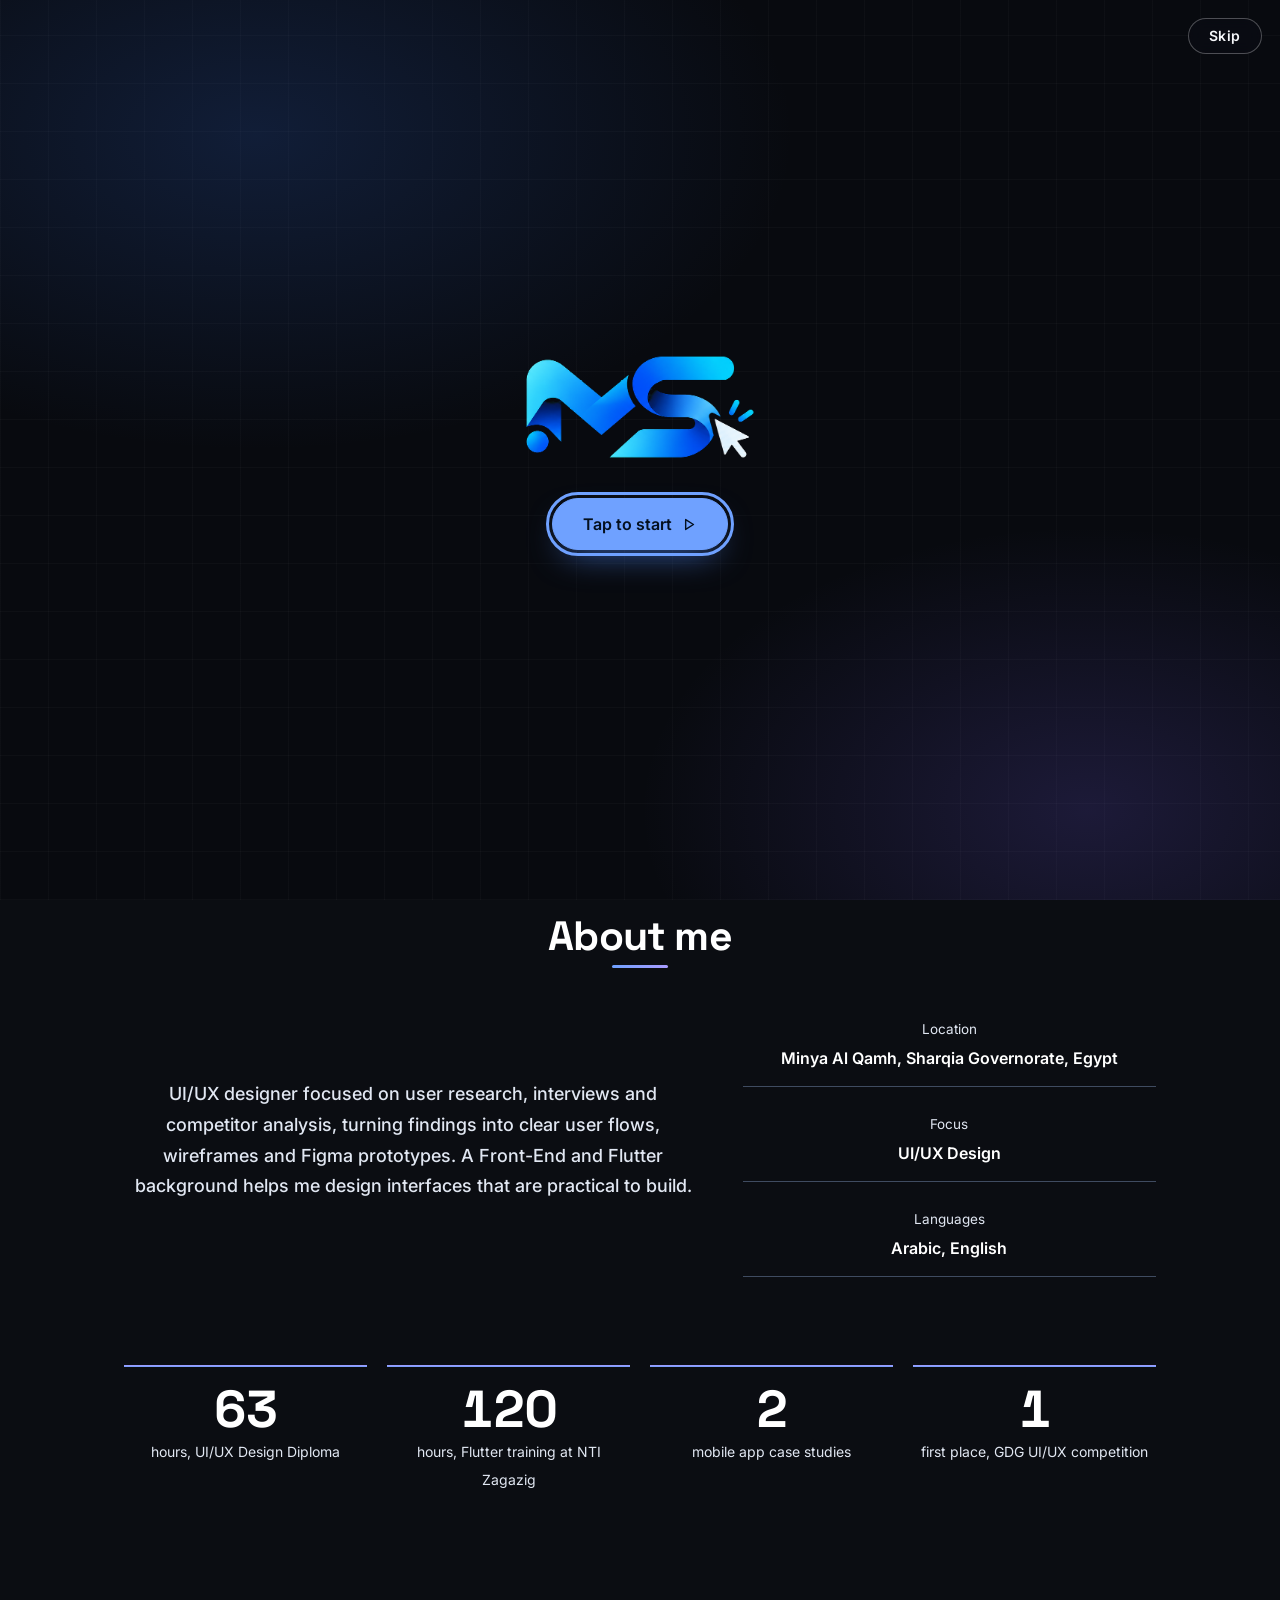
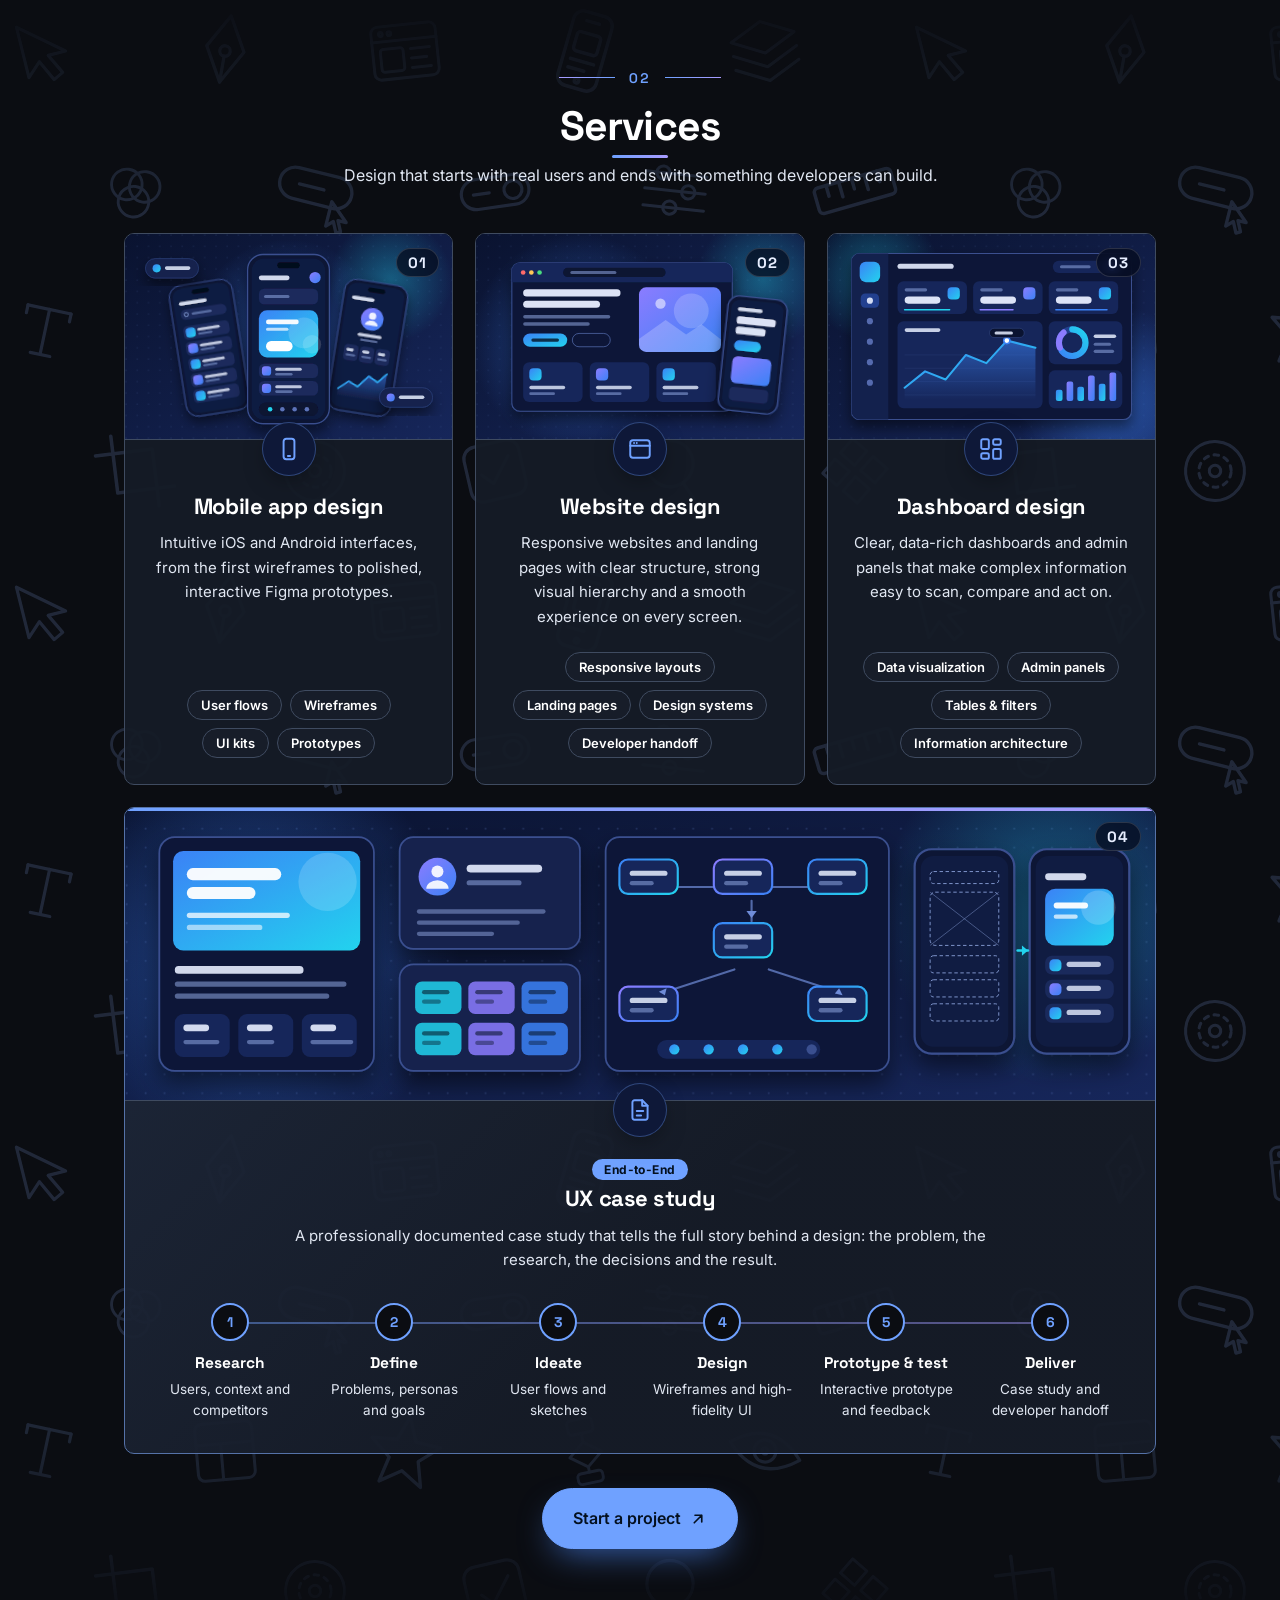
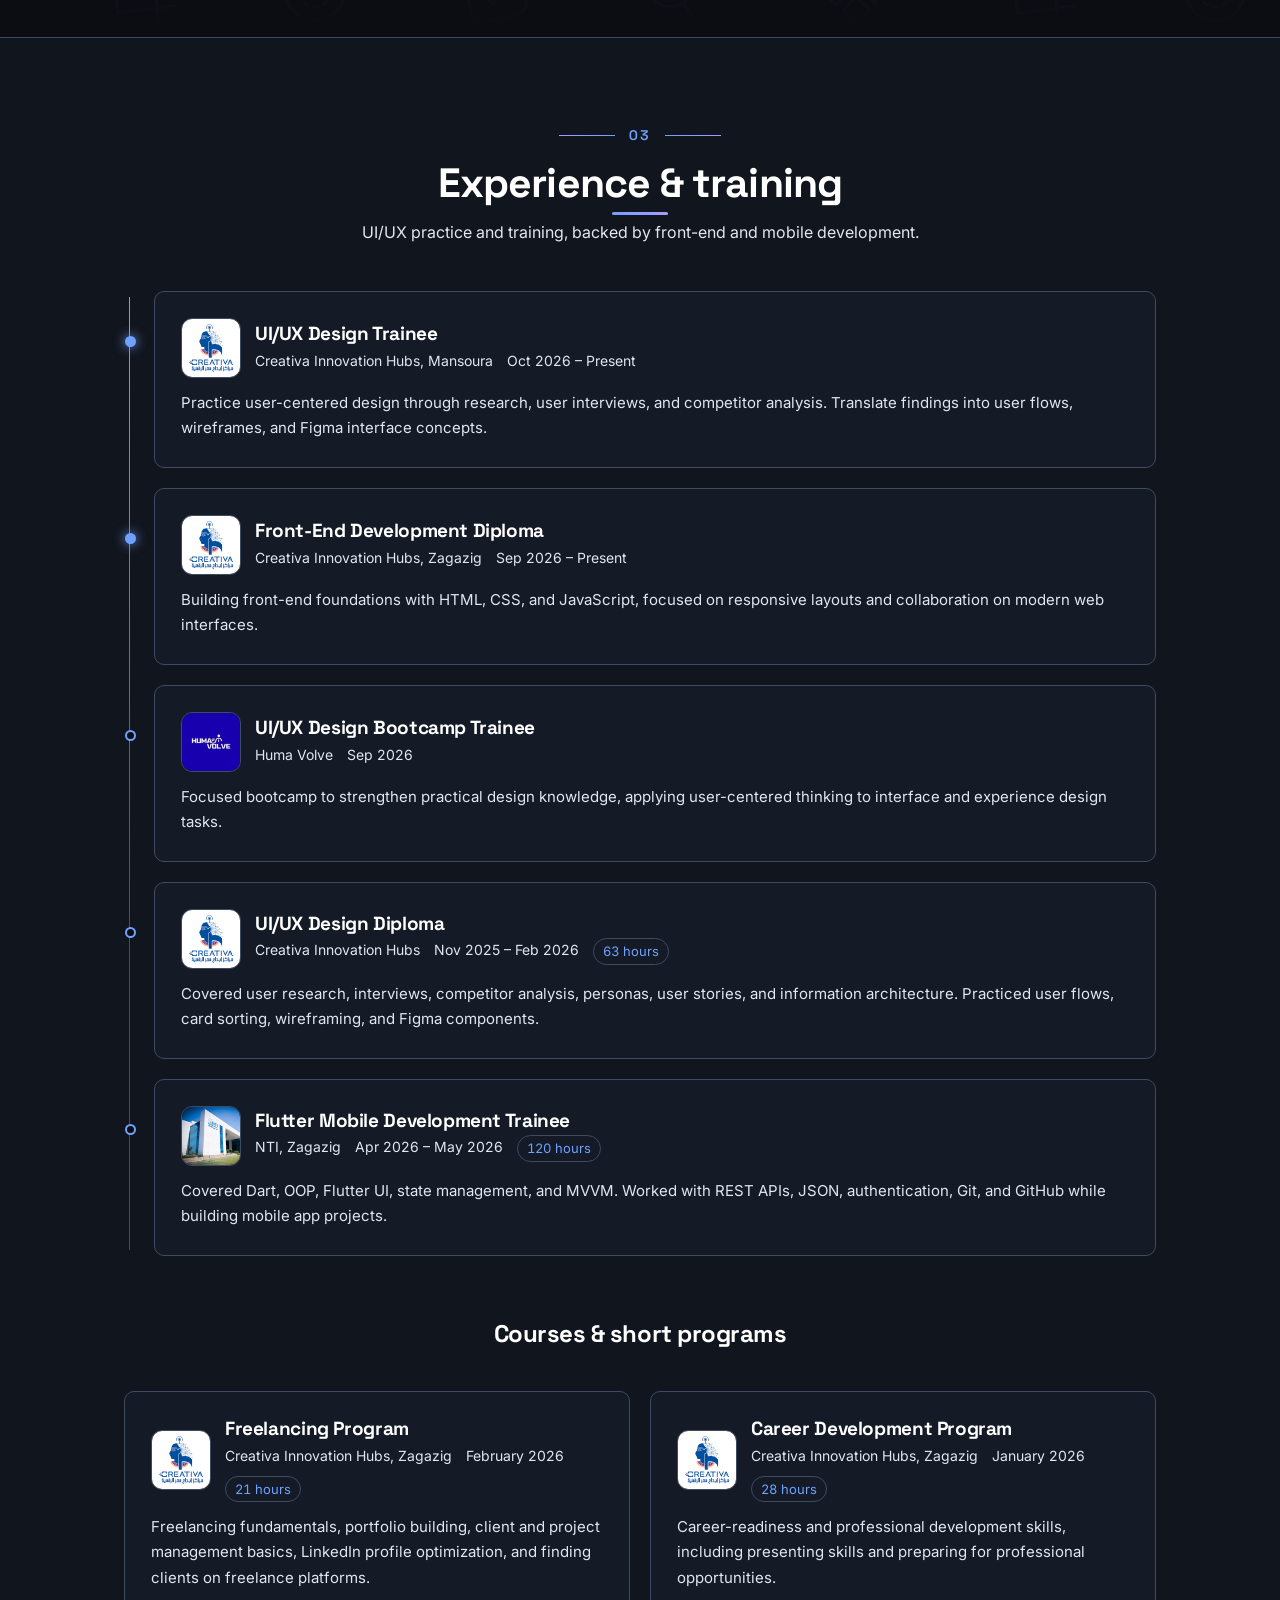
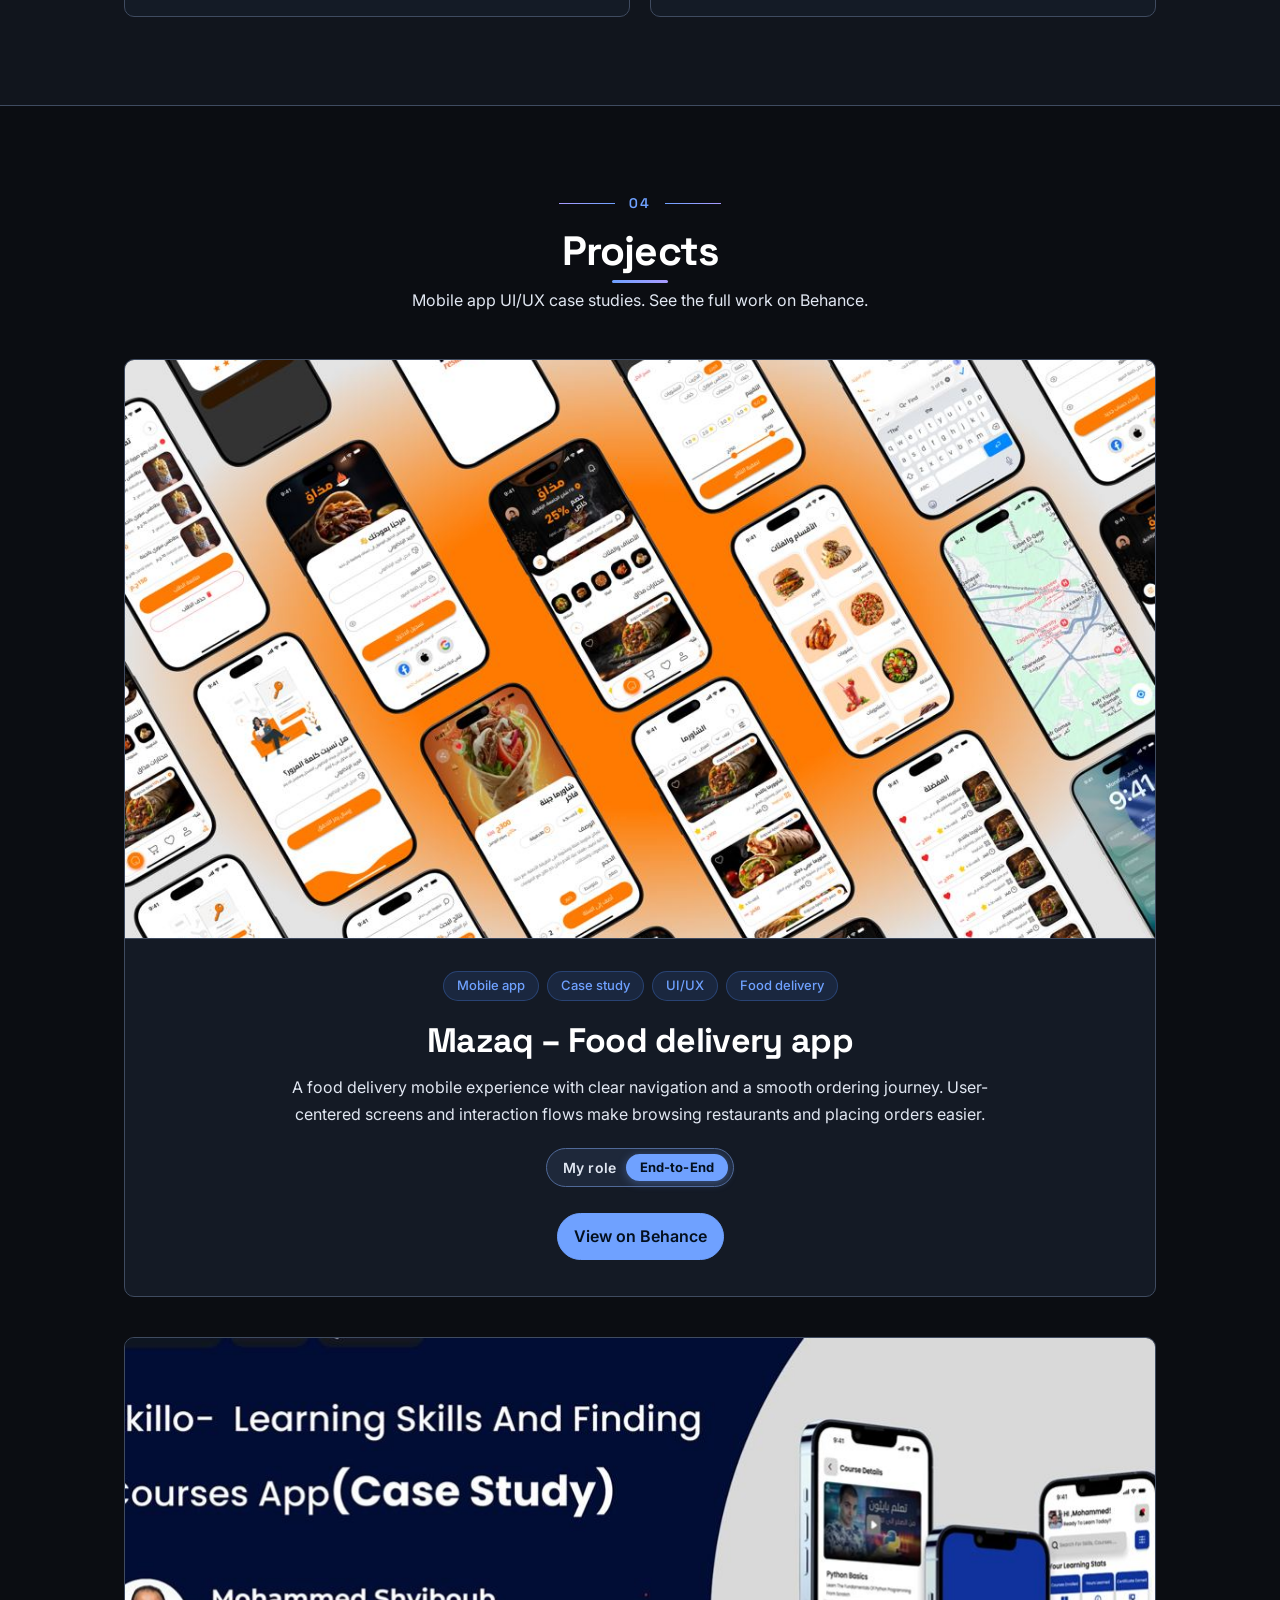
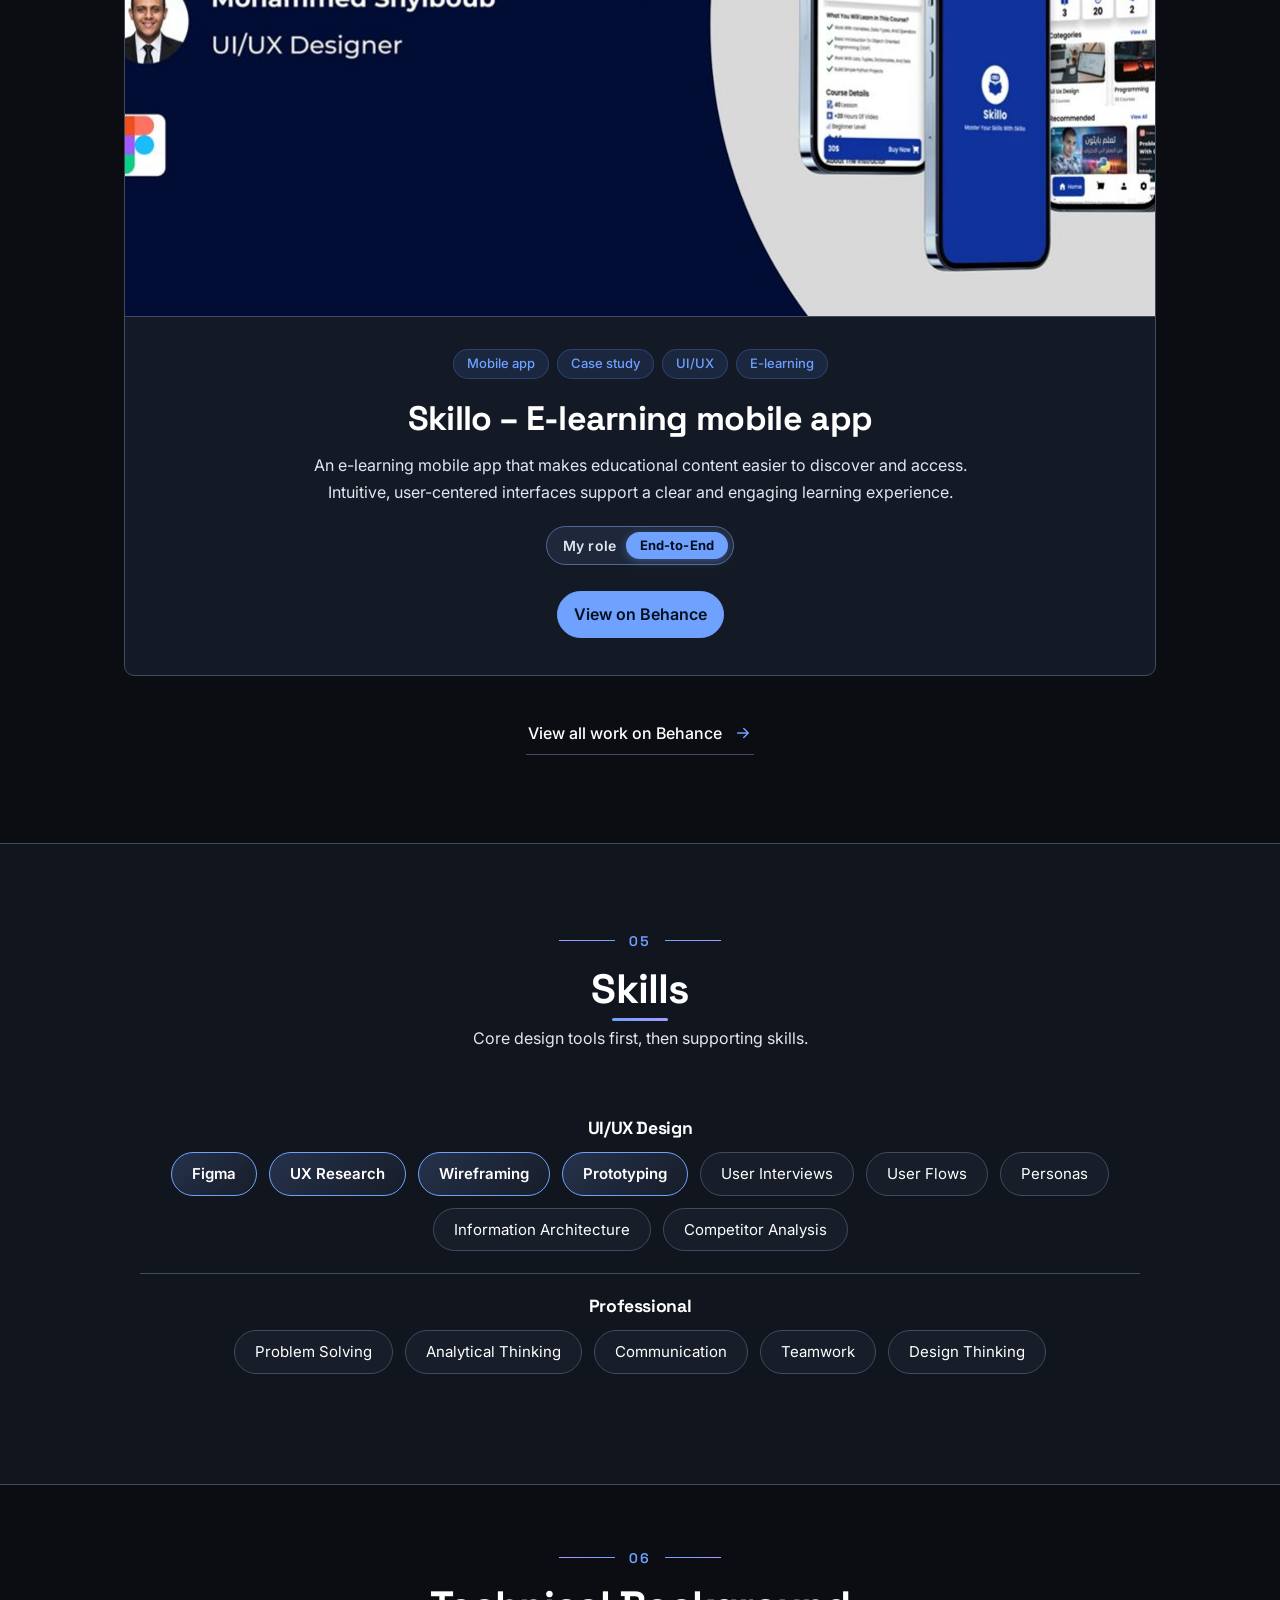
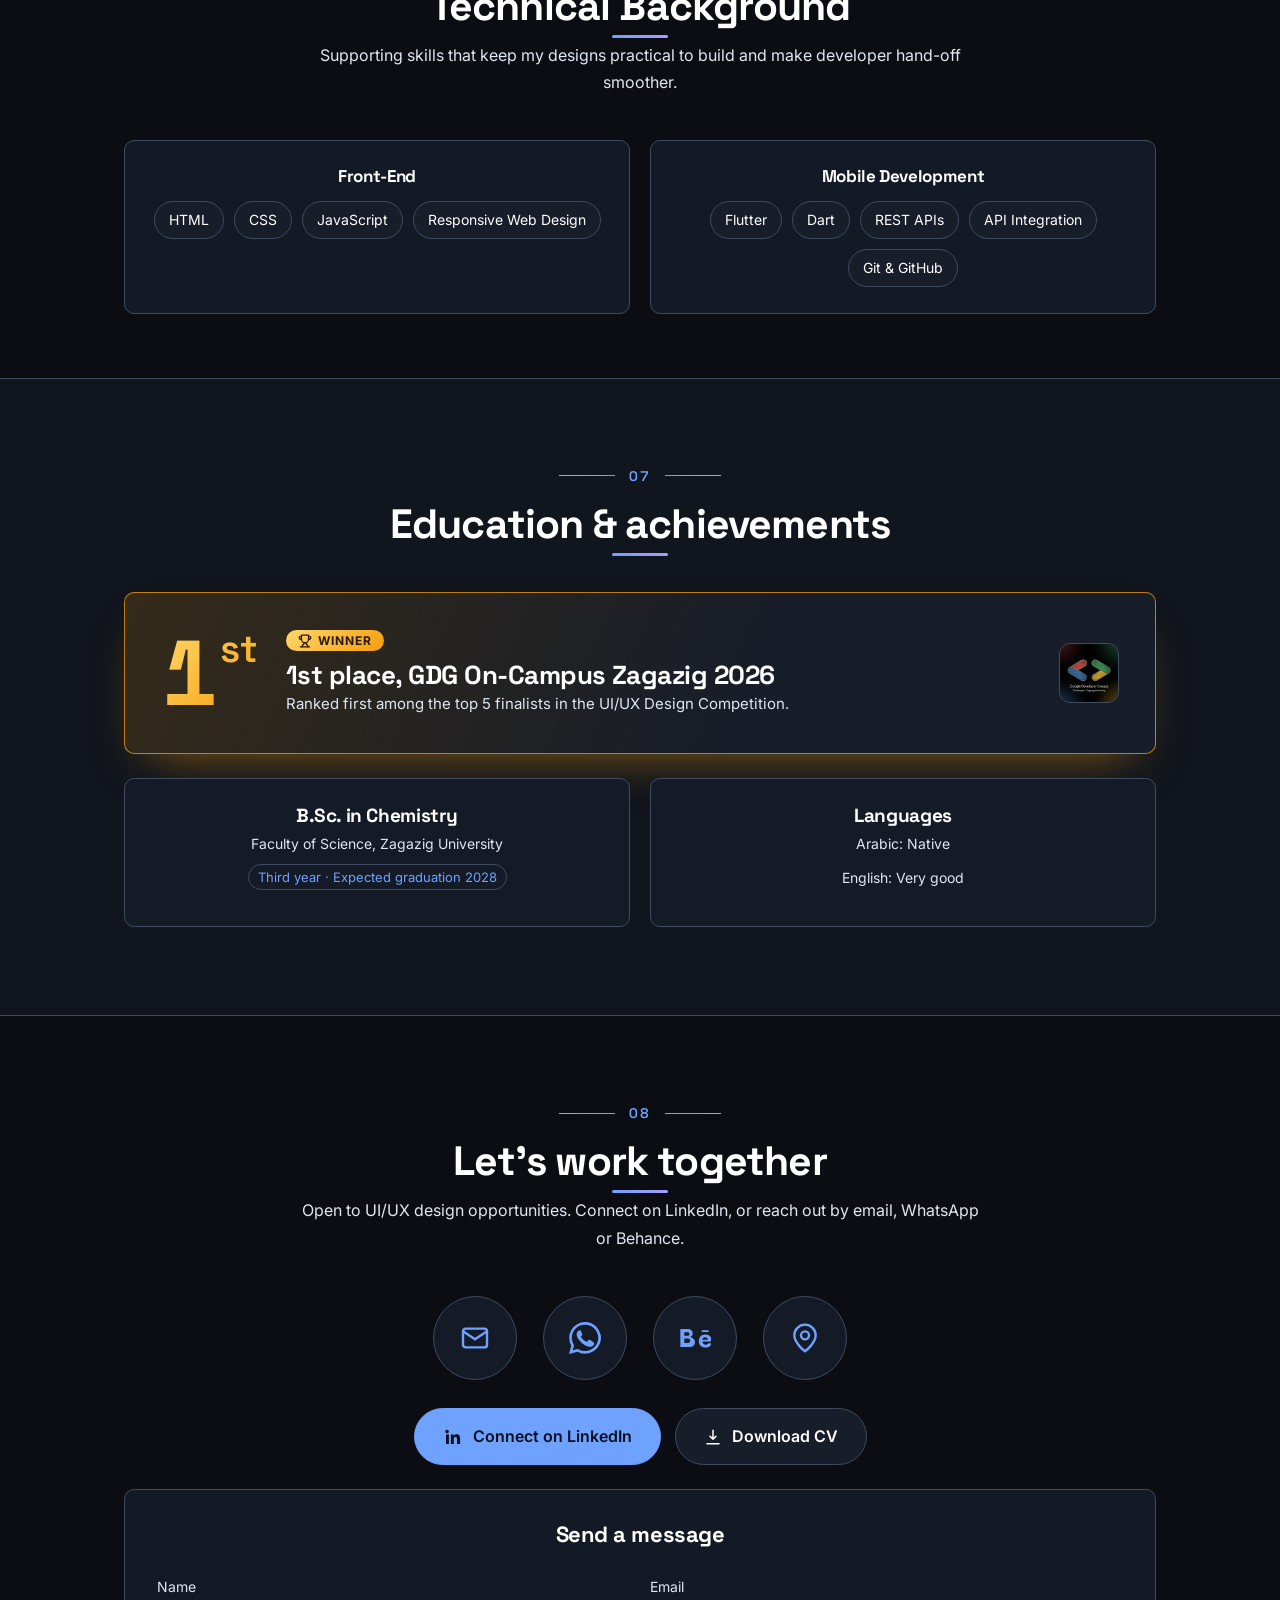
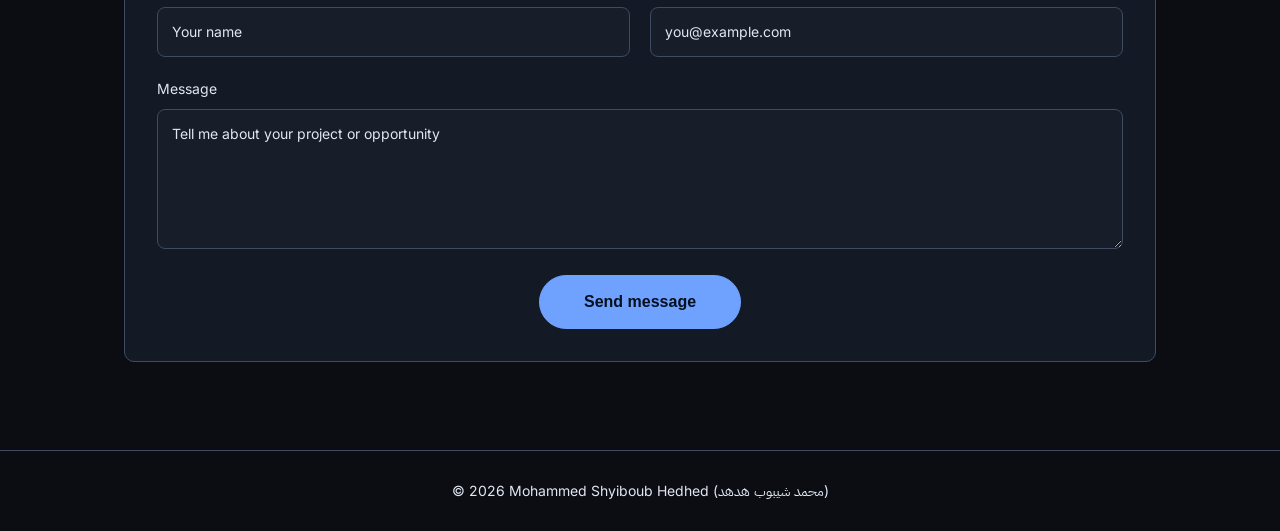
==== commit bbc14969: "Update Google site verification meta tag" ====
--- a/index.html
+++ b/index.html
@@ -1,7 +1,7 @@
 <!doctype html>
 <html lang="en" dir="ltr">
   <head>
-    <meta name="google-site-verification" content="I2OF4bAolWEwbGdU4BHwBPYQkg1iwnmEWLjPMKQoPrQ" />
+    <meta name="google-site-verification" content="E4dtkF3WDDV5Bz2zclhK-5CFiolDwgDdf_GaMSOcD9Y" />
     <meta charset="utf-8" />
     <meta name="viewport" content="width=device-width, initial-scale=1, viewport-fit=cover" />
     <meta name="color-scheme" content="dark light" />
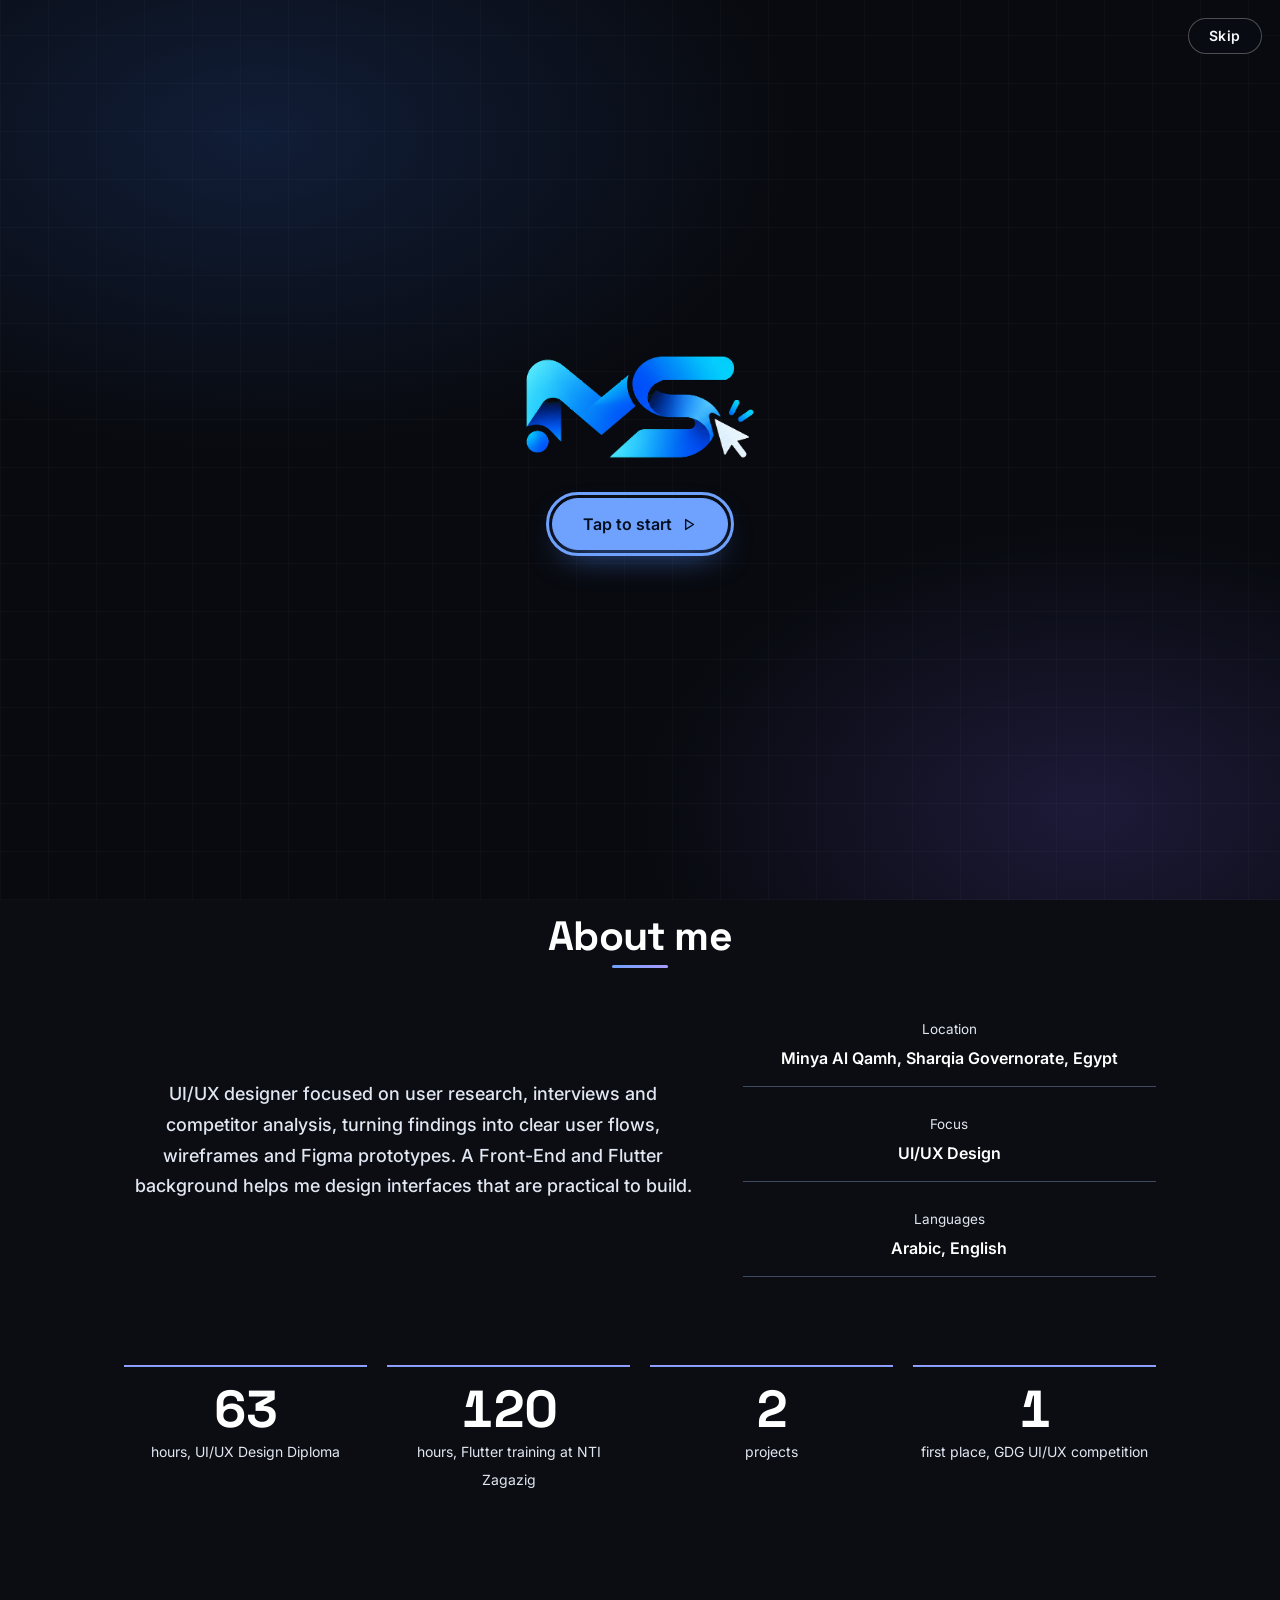
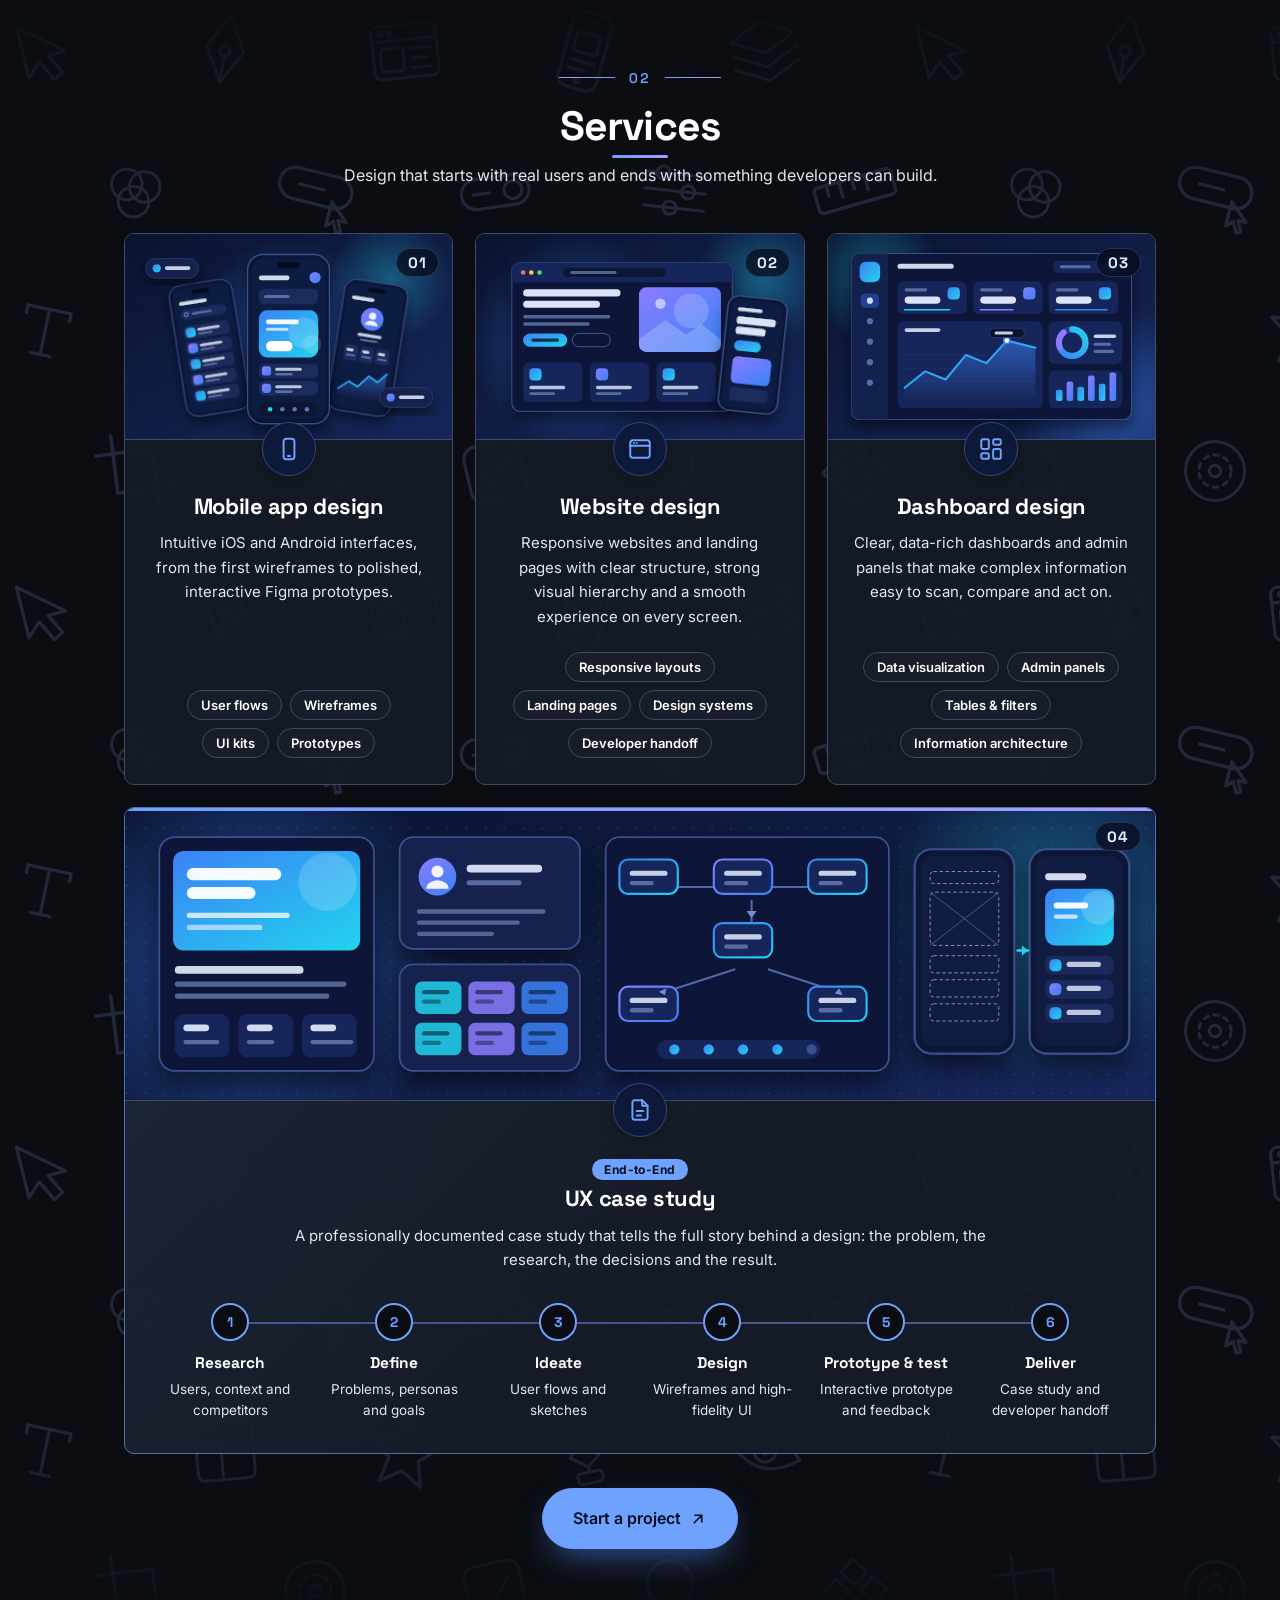
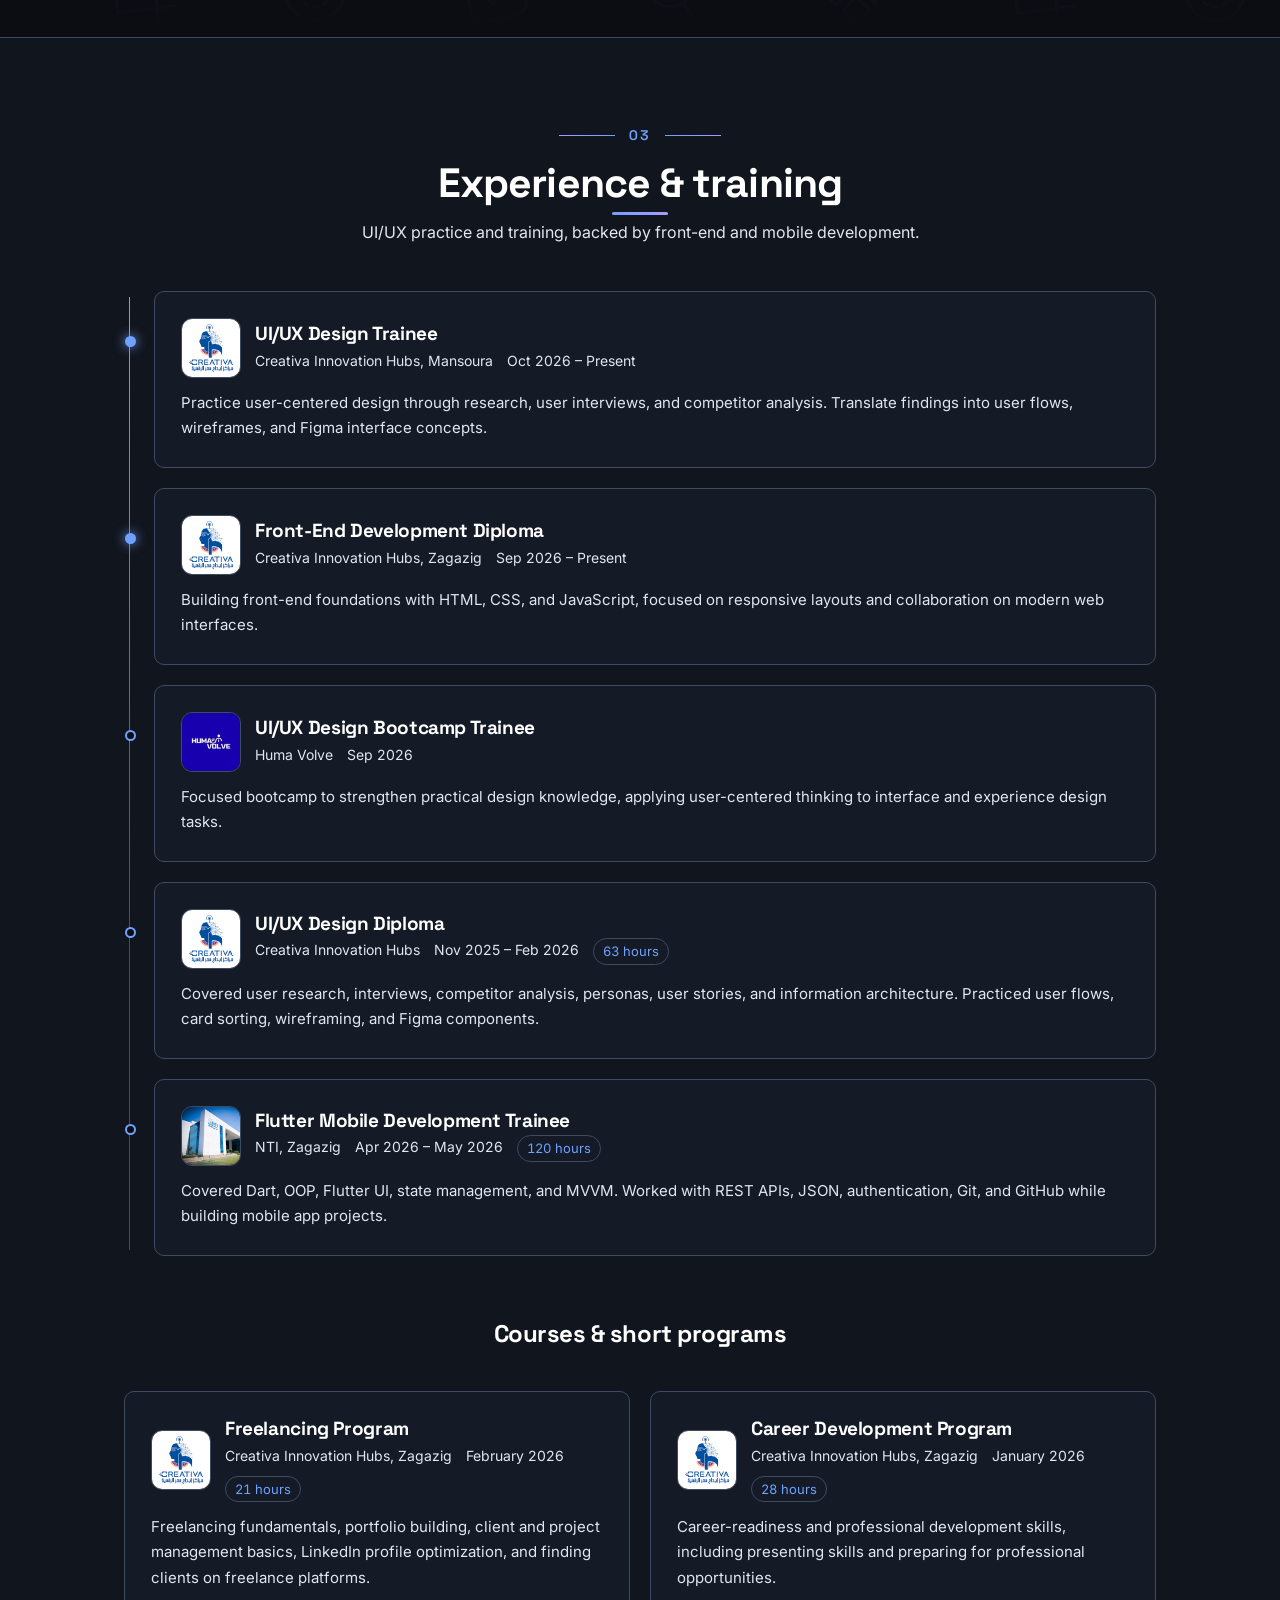
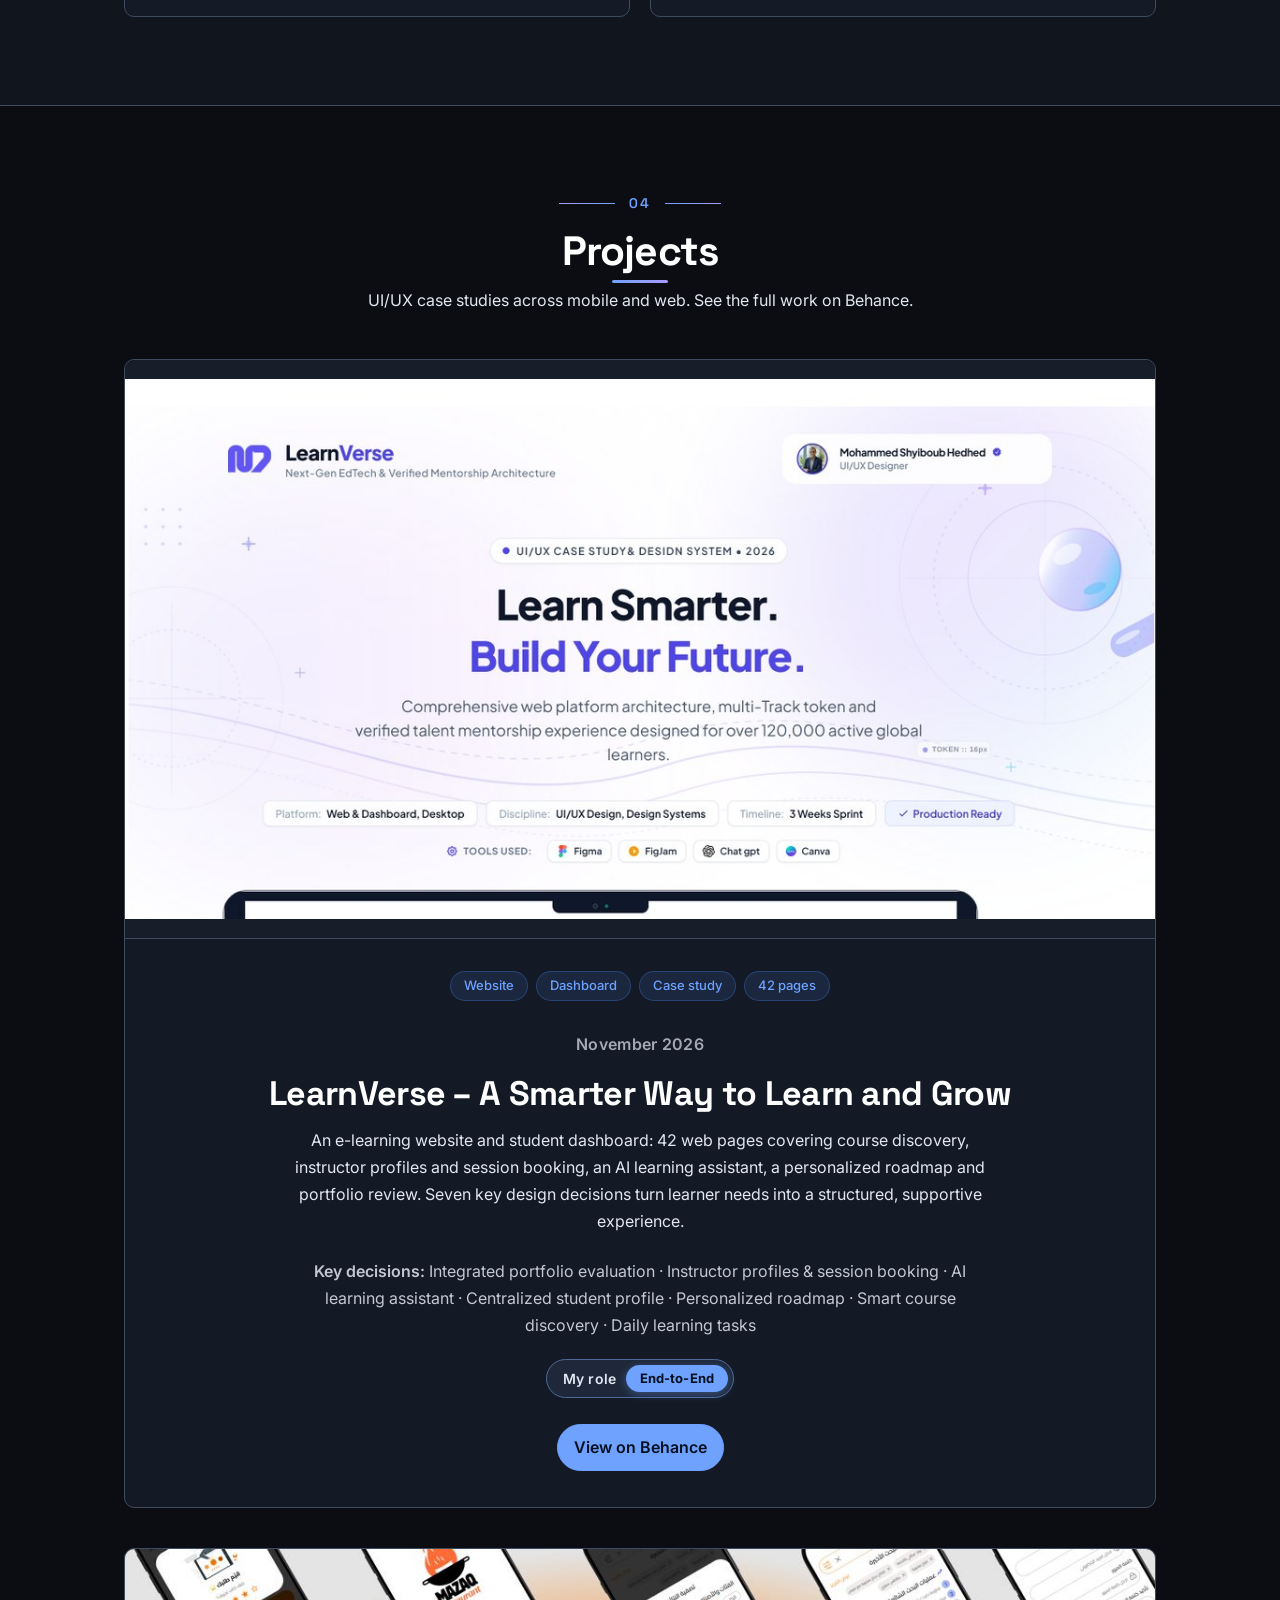
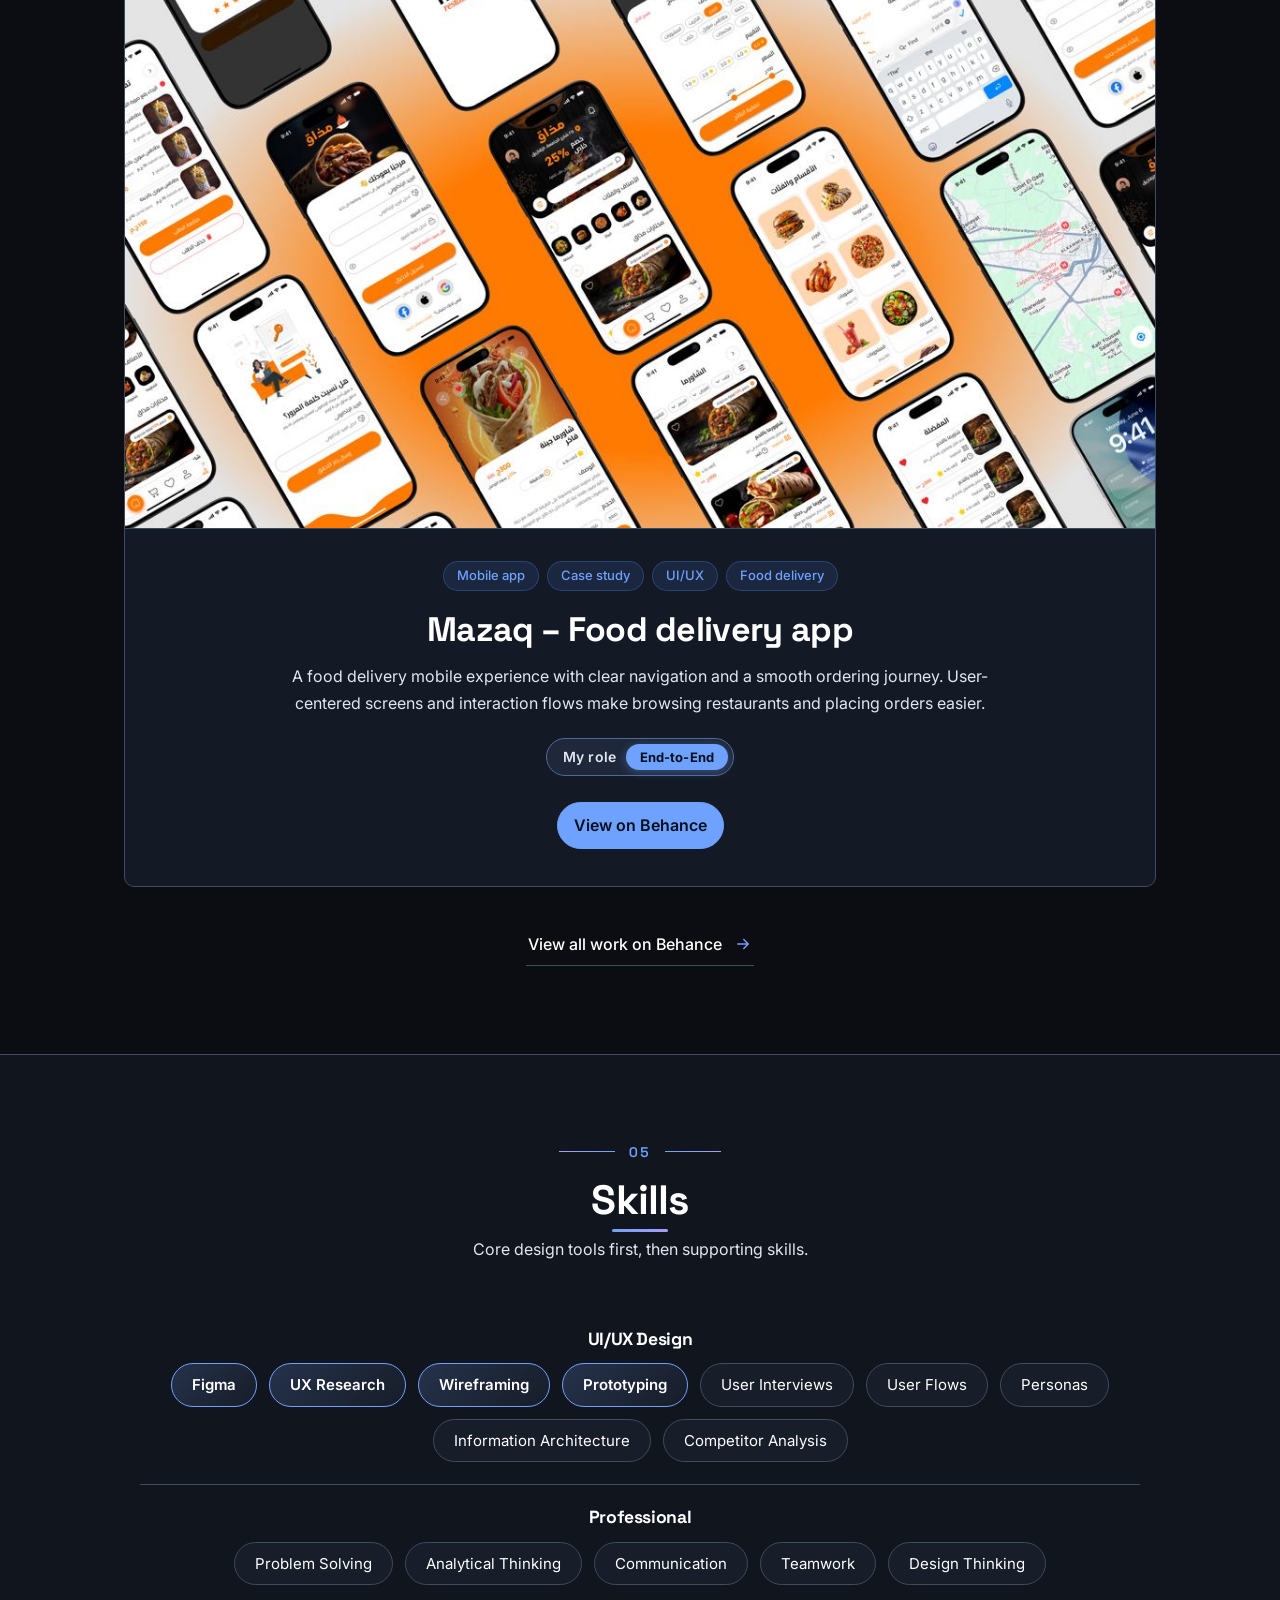
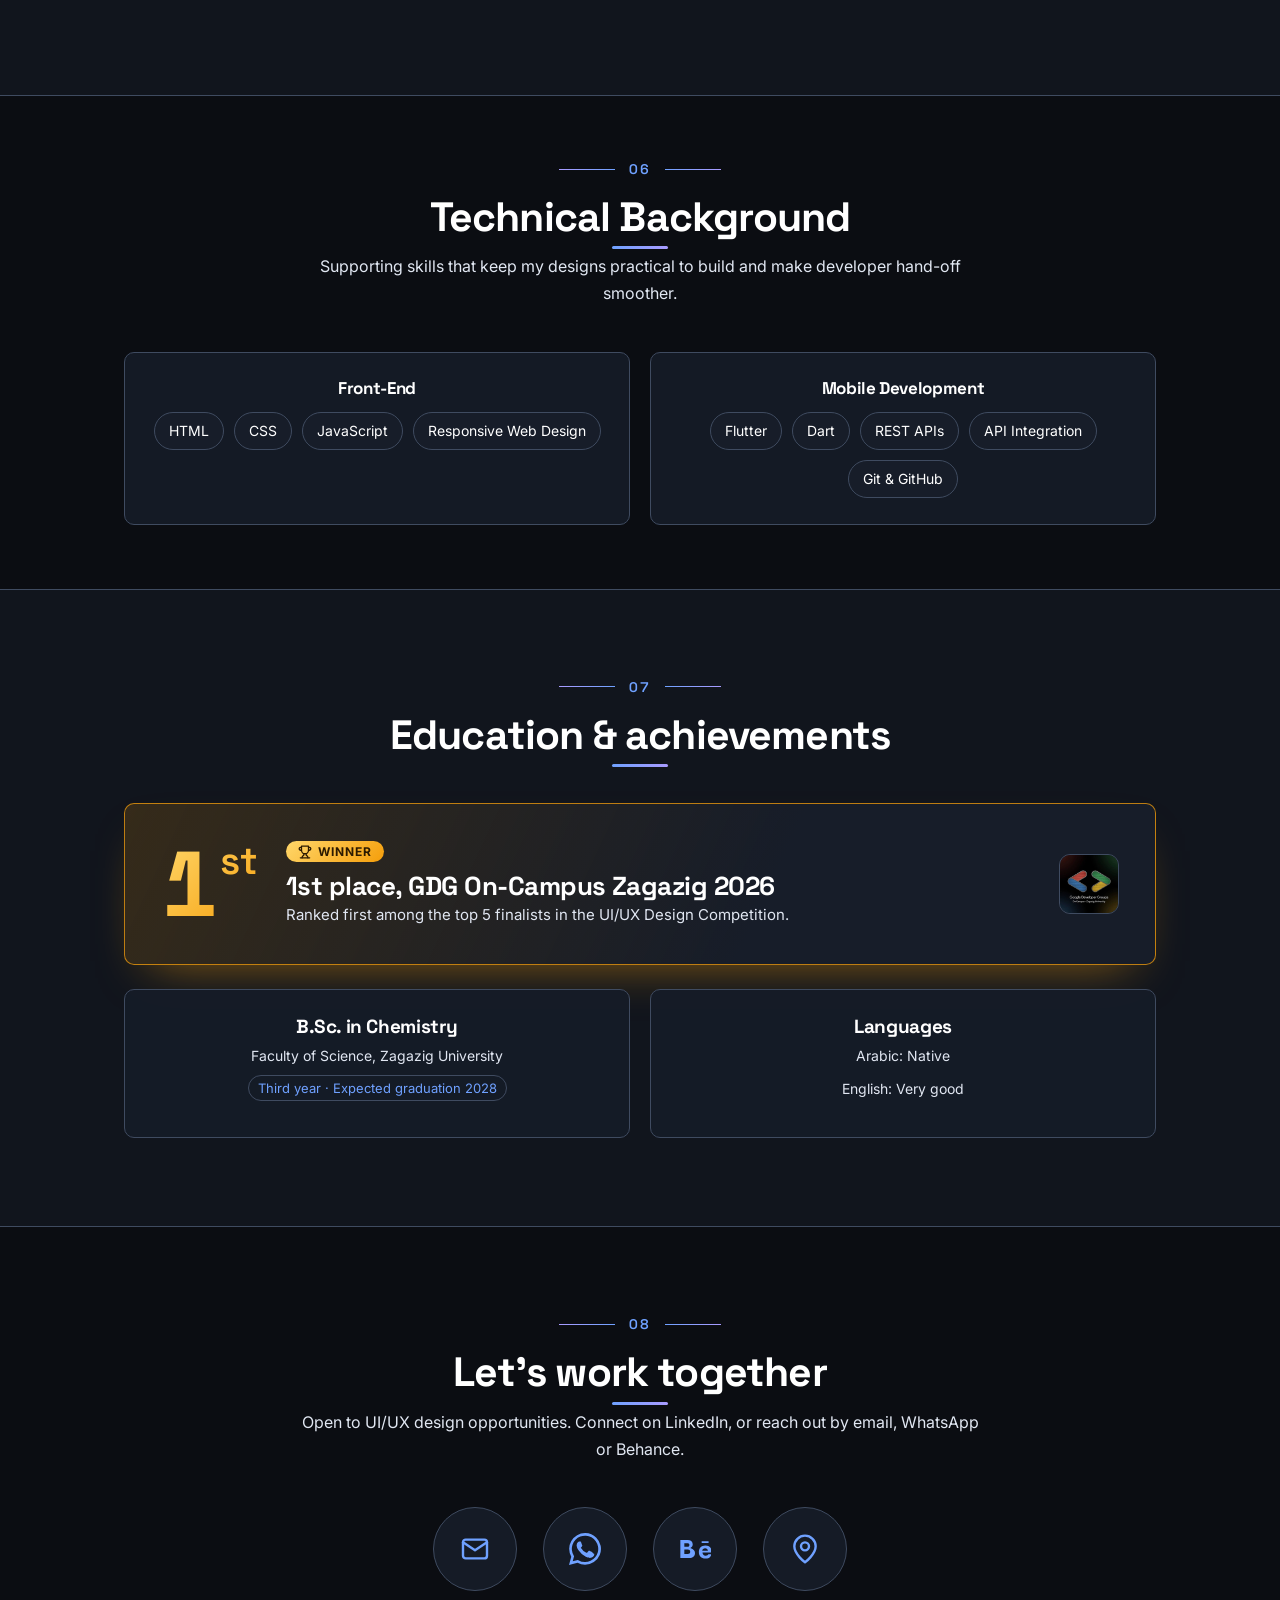
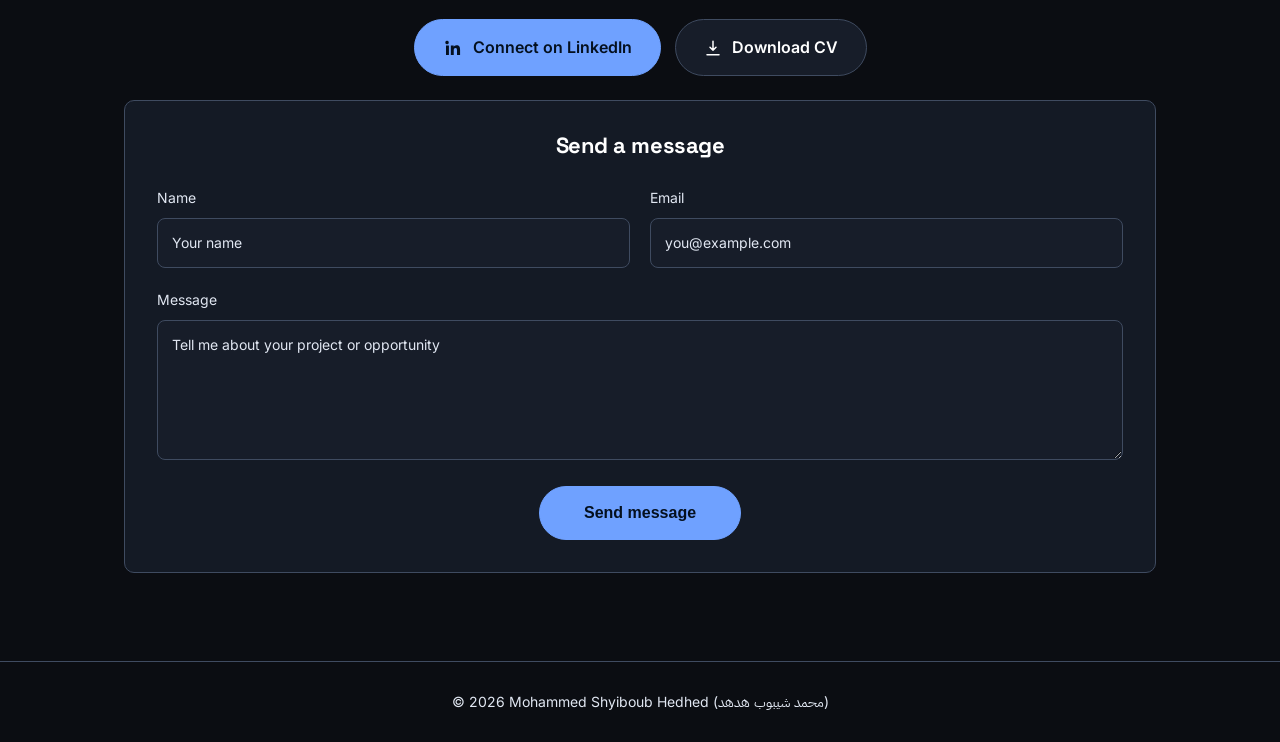
==== commit 41e4cf48: "Add files via upload" ====
--- a/index.html
+++ b/index.html
@@ -1,7 +1,7 @@
 <!doctype html>
 <html lang="en" dir="ltr">
   <head>
-    <meta name="google-site-verification" content="E4dtkF3WDDV5Bz2zclhK-5CFiolDwgDdf_GaMSOcD9Y" />
+    <meta name="google-site-verification" content="I2OF4bAolWEwbGdU4BHwBPYQkg1iwnmEWLjPMKQoPrQ" />
     <meta charset="utf-8" />
     <meta name="viewport" content="width=device-width, initial-scale=1, viewport-fit=cover" />
     <meta name="color-scheme" content="dark light" />
@@ -26,34 +26,34 @@
     <!-- ========== END: Theme ========== -->
 
     <!-- ========== START: SEO (generated by build.js from seo.config.json; edit the config, not the output) ========== -->
-    <title>Mohammed Shiboub (Shyiboub) | UI/UX Designer – Portfolio, Egypt</title>
-<meta name="description" content="Mohammed Shiboub (Shyiboub) Hedhed – UI/UX designer from Egypt. Portfolio of mobile app and web interface design, UX research, wireframes, prototypes and Figma case studies.">
-<meta name="keywords" content="Mohammed Shiboub, Mohamed Shiboub, Shiboub, Shyiboub, Mohammed Shyiboub, Mohammed Shyiboub Hedhed, UI UX designer, UI/UX designer Egypt, UI designer, Figma designer, UX research, Wireframing, Prototyping, Sharqia">
+    <title>Mohammed Shyiboub Hedhed | UI/UX Designer in Egypt</title>
+<meta name="description" content="Mohamed Shyiboub Hedhed is a UI/UX Designer in Egypt specializing in UX Research, User Interface Design, Wireframing, Prototyping and Figma. محمد شيبوب مصمم واجهات وتجربة مستخدم.">
+<meta name="keywords" content="Mohammed Shyiboub, Mohamed Shyiboub, Mohammed Shyiboub Hedhed, Mohammed Shyiboub portfolio, UI/UX designer Egypt, Figma designer, UX research, Wireframing, Prototyping, Sharqia">
 <meta name="author" content="Mohammed Shyiboub Hedhed">
 <meta name="robots" content="index,follow,max-image-preview:large,max-snippet:-1">
-<link rel="canonical" href="https://mohammedshyiboub-a11y.github.io/Portfolio1/">
-<link rel="alternate" hreflang="en" href="https://mohammedshyiboub-a11y.github.io/Portfolio1/">
-<link rel="alternate" hreflang="ar" href="https://mohammedshyiboub-a11y.github.io/Portfolio1/ar/">
-<link rel="alternate" hreflang="x-default" href="https://mohammedshyiboub-a11y.github.io/Portfolio1/">
+<link rel="canonical" href="https://YOUR-DOMAIN.com/">
+<link rel="alternate" hreflang="en" href="https://YOUR-DOMAIN.com/">
+<link rel="alternate" hreflang="ar" href="https://YOUR-DOMAIN.com/ar/">
+<link rel="alternate" hreflang="x-default" href="https://YOUR-DOMAIN.com/">
 <meta property="og:type" content="website">
 <meta property="og:site_name" content="Mohammed Shyiboub Hedhed – Portfolio">
-<meta property="og:title" content="Mohammed Shiboub (Shyiboub) | UI/UX Designer – Portfolio, Egypt">
-<meta property="og:description" content="Mohammed Shiboub (Shyiboub) Hedhed – UI/UX designer from Egypt. Portfolio of mobile app and web interface design, UX research, wireframes, prototypes and Figma case studies.">
-<meta property="og:url" content="https://mohammedshyiboub-a11y.github.io/Portfolio1/">
+<meta property="og:title" content="Mohammed Shyiboub Hedhed | UI/UX Designer in Egypt">
+<meta property="og:description" content="Mohamed Shyiboub Hedhed is a UI/UX Designer in Egypt specializing in UX Research, User Interface Design, Wireframing, Prototyping and Figma. محمد شيبوب مصمم واجهات وتجربة مستخدم.">
+<meta property="og:url" content="https://YOUR-DOMAIN.com/">
 <meta property="og:locale" content="en_US">
 <meta property="og:locale:alternate" content="ar_EG">
-<meta property="og:image" content="https://mohammedshyiboub-a11y.github.io/Portfolio1/assets/images/profile.jpg">
+<meta property="og:image" content="https://YOUR-DOMAIN.com/assets/images/profile.jpg">
 <meta property="og:image:width" content="520">
 <meta property="og:image:height" content="520">
 <meta property="og:image:alt" content="Mohammed Shyiboub Hedhed, UI/UX designer">
 <meta name="twitter:card" content="summary">
-<meta name="twitter:title" content="Mohammed Shiboub (Shyiboub) | UI/UX Designer – Portfolio, Egypt">
-<meta name="twitter:description" content="Mohammed Shiboub (Shyiboub) Hedhed – UI/UX designer from Egypt. Portfolio of mobile app and web interface design, UX research, wireframes, prototypes and Figma case studies.">
-<meta name="twitter:image" content="https://mohammedshyiboub-a11y.github.io/Portfolio1/assets/images/profile.jpg">
+<meta name="twitter:title" content="Mohammed Shyiboub Hedhed | UI/UX Designer in Egypt">
+<meta name="twitter:description" content="Mohamed Shyiboub Hedhed is a UI/UX Designer in Egypt specializing in UX Research, User Interface Design, Wireframing, Prototyping and Figma. محمد شيبوب مصمم واجهات وتجربة مستخدم.">
+<meta name="twitter:image" content="https://YOUR-DOMAIN.com/assets/images/profile.jpg">
 <link rel="icon" href="assets/favicon.svg" type="image/svg+xml">
 <link rel="icon" href="assets/favicon-48.png" type="image/png" sizes="48x48">
 <link rel="apple-touch-icon" href="assets/apple-touch-icon.png">
-<script type="application/ld+json">{"@context":"https://schema.org","@graph":[{"@type":"Person","@id":"https://mohammedshyiboub-a11y.github.io/Portfolio1/#person","name":"Mohammed Shyiboub Hedhed","alternateName":["Mohamed Shyiboub","Mohammed Shyiboub","Mohamed Shyiboub Hedhed","Mohamed Shiboub","Mohammed Shiboub","Shiboub","Shyiboub","محمد شيبوب","محمد شيبوب هدهد","شيبوب"],"jobTitle":"UI/UX Designer","description":"Mohammed Shiboub (Shyiboub) Hedhed – UI/UX designer from Egypt. Portfolio of mobile app and web interface design, UX research, wireframes, prototypes and Figma case studies.","url":"https://mohammedshyiboub-a11y.github.io/Portfolio1/","image":"https://mohammedshyiboub-a11y.github.io/Portfolio1/assets/images/profile.jpg","sameAs":["https://www.linkedin.com/in/mohammed-shyiboub-hedhed","https://www.behance.net/mohammeshyibou"],"address":{"@type":"PostalAddress","addressLocality":"Minya Al Qamh","addressRegion":"Sharqia","addressCountry":"EG"},"knowsAbout":["Figma","UX Research","Wireframing","Prototyping","User Interviews","User Flows","Personas","Information Architecture","Competitor Analysis","HTML","CSS","JavaScript","Responsive Web Design","Flutter","Dart","REST APIs","API Integration","Git & GitHub"],"knowsLanguage":["ar","en"]},{"@type":"WebSite","@id":"https://mohammedshyiboub-a11y.github.io/Portfolio1/#website","url":"https://mohammedshyiboub-a11y.github.io/Portfolio1/","name":"Mohammed Shyiboub Hedhed – Portfolio","inLanguage":"en","publisher":{"@id":"https://mohammedshyiboub-a11y.github.io/Portfolio1/#person"}},{"@type":"ProfilePage","@id":"https://mohammedshyiboub-a11y.github.io/Portfolio1/#profile","url":"https://mohammedshyiboub-a11y.github.io/Portfolio1/","name":"Mohammed Shiboub (Shyiboub) | UI/UX Designer – Portfolio, Egypt","description":"Mohammed Shiboub (Shyiboub) Hedhed – UI/UX designer from Egypt. Portfolio of mobile app and web interface design, UX research, wireframes, prototypes and Figma case studies.","inLanguage":"en","isPartOf":{"@id":"https://mohammedshyiboub-a11y.github.io/Portfolio1/#website"},"mainEntity":{"@id":"https://mohammedshyiboub-a11y.github.io/Portfolio1/#person"},"primaryImageOfPage":"https://mohammedshyiboub-a11y.github.io/Portfolio1/assets/images/profile.jpg"},{"@type":"CreativeWork","name":"Mazaq – Food delivery app","description":"A food delivery mobile experience with clear navigation and a smooth ordering journey. User-centered screens and interaction flows make browsing restaurants and placing orders easier.","inLanguage":"en","author":{"@id":"https://mohammedshyiboub-a11y.github.io/Portfolio1/#person"},"url":"https://www.behance.net/gallery/251943223/Mazaq-Food-Delivery-App-UXUI-Case-Study"},{"@type":"CreativeWork","name":"Skillo – E-learning mobile app","description":"An e-learning mobile app that makes educational content easier to discover and access. Intuitive, user-centered interfaces support a clear and engaging learning experience.","inLanguage":"en","author":{"@id":"https://mohammedshyiboub-a11y.github.io/Portfolio1/#person"},"url":"https://www.behance.net/gallery/249426463/Skillo-App-Mobile-UIUX-Design-Case-Study"}]}</script>
+<script type="application/ld+json">{"@context":"https://schema.org","@graph":[{"@type":"Person","@id":"https://YOUR-DOMAIN.com/#person","name":"Mohammed Shyiboub Hedhed","alternateName":["Mohamed Shyiboub","Mohammed Shyiboub","Mohamed Shyiboub Hedhed","محمد شيبوب"],"jobTitle":"UI/UX Designer","description":"Mohamed Shyiboub Hedhed is a UI/UX Designer in Egypt specializing in UX Research, User Interface Design, Wireframing, Prototyping and Figma. محمد شيبوب مصمم واجهات وتجربة مستخدم.","url":"https://YOUR-DOMAIN.com/","image":"https://YOUR-DOMAIN.com/assets/images/profile.jpg","sameAs":["https://www.linkedin.com/in/mohammed-shyiboub-hedhed","https://www.behance.net/mohammeshyibou"],"address":{"@type":"PostalAddress","addressLocality":"Minya Al Qamh","addressRegion":"Sharqia","addressCountry":"EG"},"knowsAbout":["Figma","UX Research","Wireframing","Prototyping","User Interviews","User Flows","Personas","Information Architecture","Competitor Analysis","HTML","CSS","JavaScript","Responsive Web Design","Flutter","Dart","REST APIs","API Integration","Git & GitHub"],"knowsLanguage":["ar","en"]},{"@type":"WebSite","@id":"https://YOUR-DOMAIN.com/#website","url":"https://YOUR-DOMAIN.com/","name":"Mohammed Shyiboub Hedhed – Portfolio","inLanguage":"en","publisher":{"@id":"https://YOUR-DOMAIN.com/#person"}},{"@type":"ProfilePage","@id":"https://YOUR-DOMAIN.com/#profile","url":"https://YOUR-DOMAIN.com/","name":"Mohammed Shyiboub Hedhed | UI/UX Designer in Egypt","description":"Mohamed Shyiboub Hedhed is a UI/UX Designer in Egypt specializing in UX Research, User Interface Design, Wireframing, Prototyping and Figma. محمد شيبوب مصمم واجهات وتجربة مستخدم.","inLanguage":"en","isPartOf":{"@id":"https://YOUR-DOMAIN.com/#website"},"mainEntity":{"@id":"https://YOUR-DOMAIN.com/#person"},"primaryImageOfPage":"https://YOUR-DOMAIN.com/assets/images/profile.jpg"},{"@type":"CreativeWork","name":"LearnVerse – A Smarter Way to Learn and Grow","datePublished":"2026-11","description":"An e-learning website and student dashboard: 42 web pages covering course discovery, instructor profiles and session booking, an AI learning assistant, a personalized roadmap and portfolio review. Seven key design decisions turn learner needs into a structured, supportive experience.","inLanguage":"en","author":{"@id":"https://YOUR-DOMAIN.com/#person"},"url":"https://www.behance.net/gallery/258550841/LearnVerse-A-Smarter-Way-to-Learn-and-Grow"},{"@type":"CreativeWork","name":"Mazaq – Food delivery app","description":"A food delivery mobile experience with clear navigation and a smooth ordering journey. User-centered screens and interaction flows make browsing restaurants and placing orders easier.","inLanguage":"en","author":{"@id":"https://YOUR-DOMAIN.com/#person"},"url":"https://www.behance.net/gallery/251943223/Mazaq-Food-Delivery-App-UXUI-Case-Study"}]}</script>
     <!-- ========== END: SEO ========== -->
 
     <!-- ========== START: Fonts ==========
@@ -320,7 +320,7 @@
         <div class="wrap stats rv">
           <div><b data-n="63" aria-label="63">63</b><span data-i="s1">hours, UI/UX Design Diploma</span></div>
           <div><b data-n="120" aria-label="120">120</b><span data-i="sF">hours, Flutter training at NTI Zagazig</span></div>
-          <div><b data-n="2" aria-label="2">2</b><span data-i="s2">mobile app case studies</span></div>
+          <div><b data-n="2" aria-label="2">2</b><span data-i="s2">projects</span></div>
           <div><b data-n="1" aria-label="1">1</b><span data-i="s3">first place, GDG UI/UX competition</span></div>
         </div>
       </section>
@@ -544,15 +544,41 @@
       <!-- ========== END: Experience & training section (#experience) ========== -->
 
       <!-- ========== START: Projects section (#projects) ==========
-     Two case-study cards (Mazaq and Skillo) linking to Behance. -->
+     Two case-study cards (Mazaq and LearnVerse) linking to Behance. -->
       <section id="projects">
         <div class="wrap">
           <div class="sh rv">
             <div class="num" aria-hidden="true"><b>04</b><i></i></div>
             <h2 data-i="pT">Projects</h2>
-            <p data-i="pS">Mobile app UI/UX case studies. See the full work on Behance.</p>
+            <p data-i="pS">UI/UX case studies across mobile and web. See the full work on Behance.</p>
           </div>
           <div class="proj">
+            <article class="card rv">
+              <a
+                class="shot"
+                href="https://www.behance.net/gallery/258550841/LearnVerse-A-Smarter-Way-to-Learn-and-Grow"
+                target="_blank"
+                rel="noopener"
+                ><img
+                  src="assets/images/project-learnverse.jpg"
+                  alt="LearnVerse e-learning website and student dashboard UI/UX"
+                  loading="lazy" /><span class="vw" data-i="pV">View case study</span></a>
+              <div class="pb">
+                <div class="pt" data-t="1"><span>Website</span><span>Dashboard</span><span>Case study</span><span>42 pages</span></div>
+                <p class="pdt" data-i="p2Dt">November 2026</p>
+                <h3 data-i="p2T">LearnVerse – A Smarter Way to Learn and Grow</h3>
+                <p data-i="p2D">An e-learning website and student dashboard: 42 web pages covering course discovery, instructor profiles and session booking, an AI learning assistant, a personalized roadmap and portfolio review. Seven key design decisions turn learner needs into a structured, supportive experience.</p>
+                <p class="pk"><b data-i="pKl">Key decisions:</b> <span data-i="p2K">Integrated portfolio evaluation · Instructor profiles &amp; session booking · AI learning assistant · Centralized student profile · Personalized roadmap · Smart course discovery · Daily learning tasks</span></p>
+                <p class="prole"><span data-i="pRl">My role</span><b data-i="pRv">End-to-End</b></p>
+                <a
+                  class="btn pri"
+                  href="https://www.behance.net/gallery/258550841/LearnVerse-A-Smarter-Way-to-Learn-and-Grow"
+                  target="_blank"
+                  rel="noopener"
+                  data-i="pB"
+                >View on Behance</a>
+              </div>
+            </article>
             <article class="card rv">
               <a
                 class="shot"
@@ -571,30 +597,6 @@
                 <a
                   class="btn pri"
                   href="https://www.behance.net/gallery/251943223/Mazaq-Food-Delivery-App-UXUI-Case-Study"
-                  target="_blank"
-                  rel="noopener"
-                  data-i="pB"
-                >View on Behance</a>
-              </div>
-            </article>
-            <article class="card rv">
-              <a
-                class="shot"
-                href="https://www.behance.net/gallery/249426463/Skillo-App-Mobile-UIUX-Design-Case-Study"
-                target="_blank"
-                rel="noopener"
-                ><img
-                  src="assets/images/project-skillo.jpg"
-                  alt="Skillo e-learning app UI/UX screens"
-                  loading="lazy" /><span class="vw" data-i="pV">View case study</span></a>
-              <div class="pb">
-                <div class="pt" data-t="1"><span>Mobile app</span><span>Case study</span><span>UI/UX</span><span>E-learning</span></div>
-                <h3 data-i="p2T">Skillo – E-learning mobile app</h3>
-                <p data-i="p2D">An e-learning mobile app that makes educational content easier to discover and access. Intuitive, user-centered interfaces support a clear and engaging learning experience.</p>
-                <p class="prole"><span data-i="pRl">My role</span><b data-i="pRv">End-to-End</b></p>
-                <a
-                  class="btn pri"
-                  href="https://www.behance.net/gallery/249426463/Skillo-App-Mobile-UIUX-Design-Case-Study"
                   target="_blank"
                   rel="noopener"
                   data-i="pB"
--- a/css/v2.css
+++ b/css/v2.css
@@ -3450,3 +3450,25 @@
 .introv .ivgate .btn.ivstart { height: 52px; padding: 0 30px; font-family: inherit; font-size: 16px; font-weight: 600; line-height: 1; gap: 8px; border-radius: 999px; box-shadow: 0 14px 34px -12px rgba(79, 140, 255, 0.7); animation: ivpulse 1.8s ease-in-out infinite; }
 .introv .ivgate .btn.ivstart svg { flex: none; }
 .introv:has(.ivgate) .ivstage { visibility: hidden; }
+
+/* LearnVerse key decisions line */
+.proj .pk{font-size:13px;line-height:1.7;opacity:.85;margin-top:8px}
+.proj .pk b{font-weight:600}
+.proj .pdt{font-size:12.5px;font-weight:600;opacity:.7;margin:10px 0 2px;letter-spacing:.02em}
+
+
+/* Project covers: show the complete artwork without cropping on every screen */
+.proj .shot {
+  display: grid;
+  place-items: center;
+  background: var(--card);
+}
+.proj .shot img {
+  width: 100%;
+  height: 100%;
+  object-fit: contain;
+  object-position: center;
+}
+.proj .card:hover .shot img {
+  transform: none;
+}
